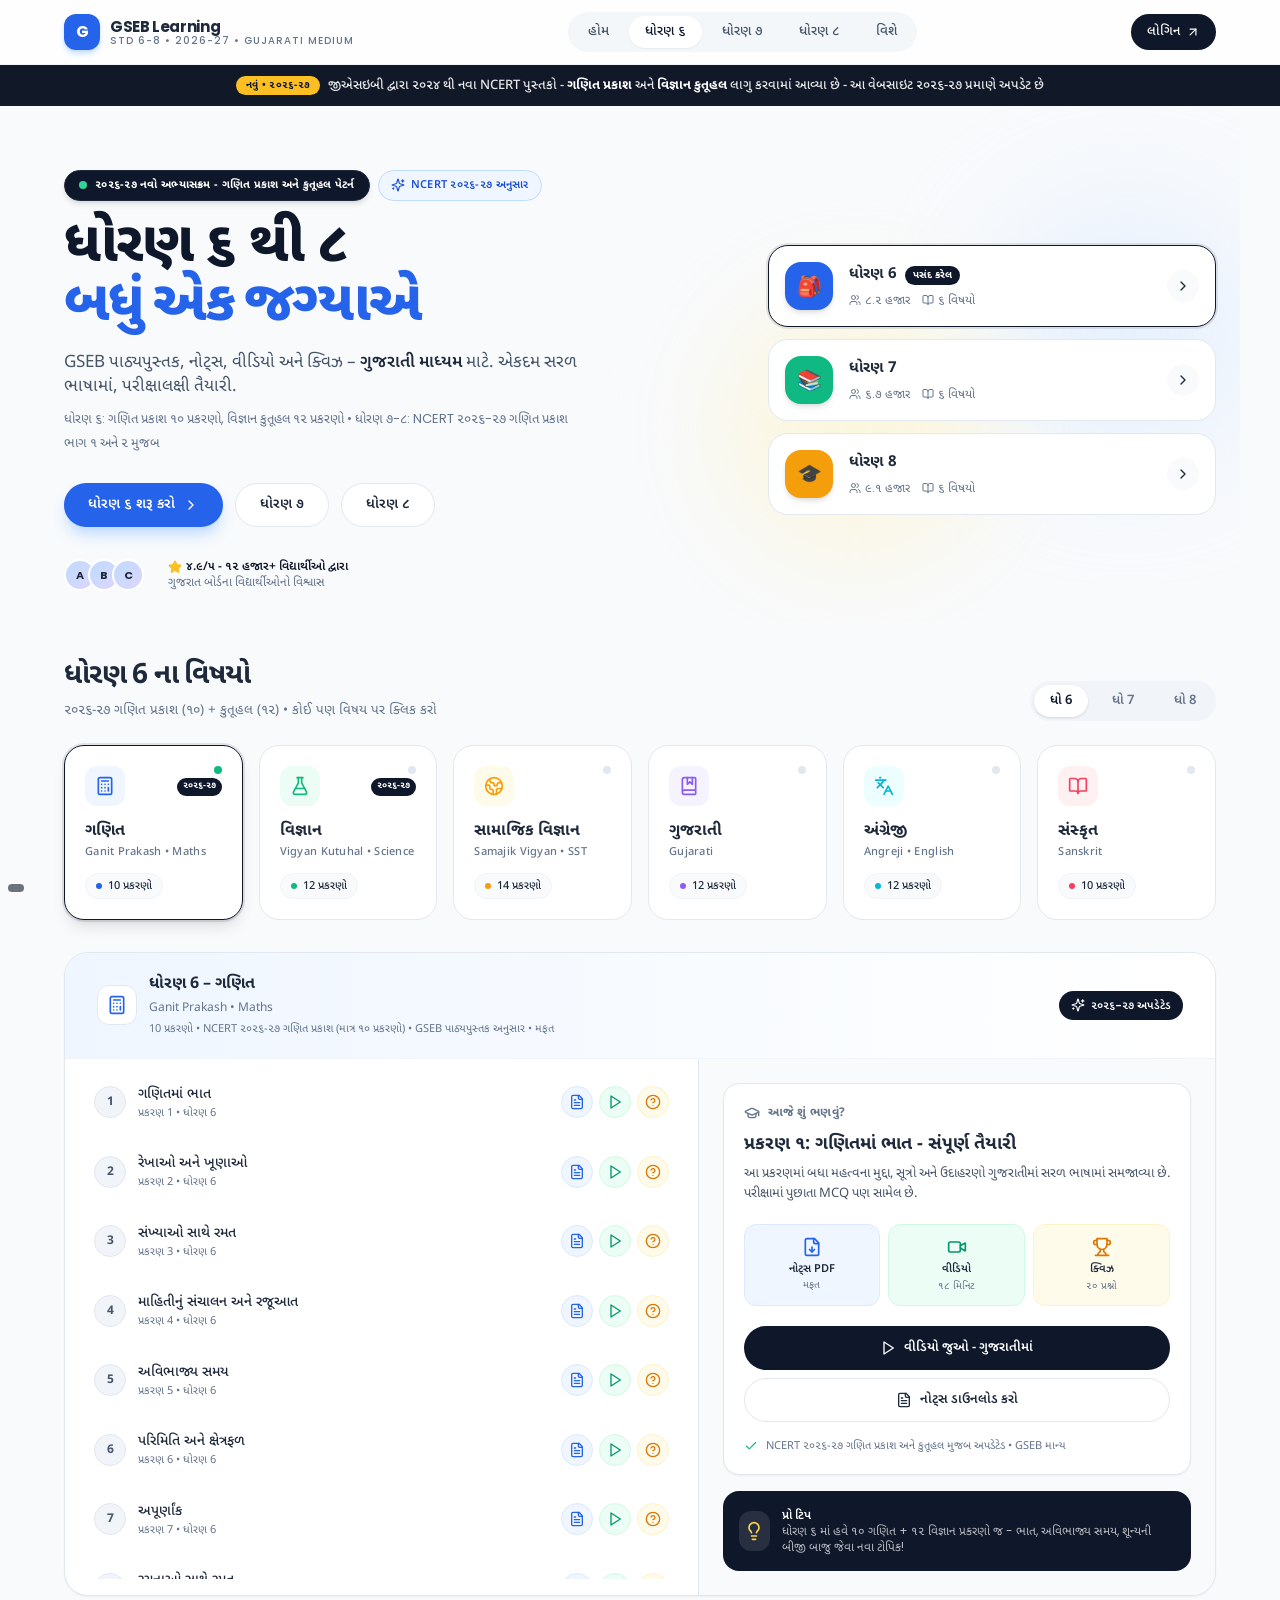
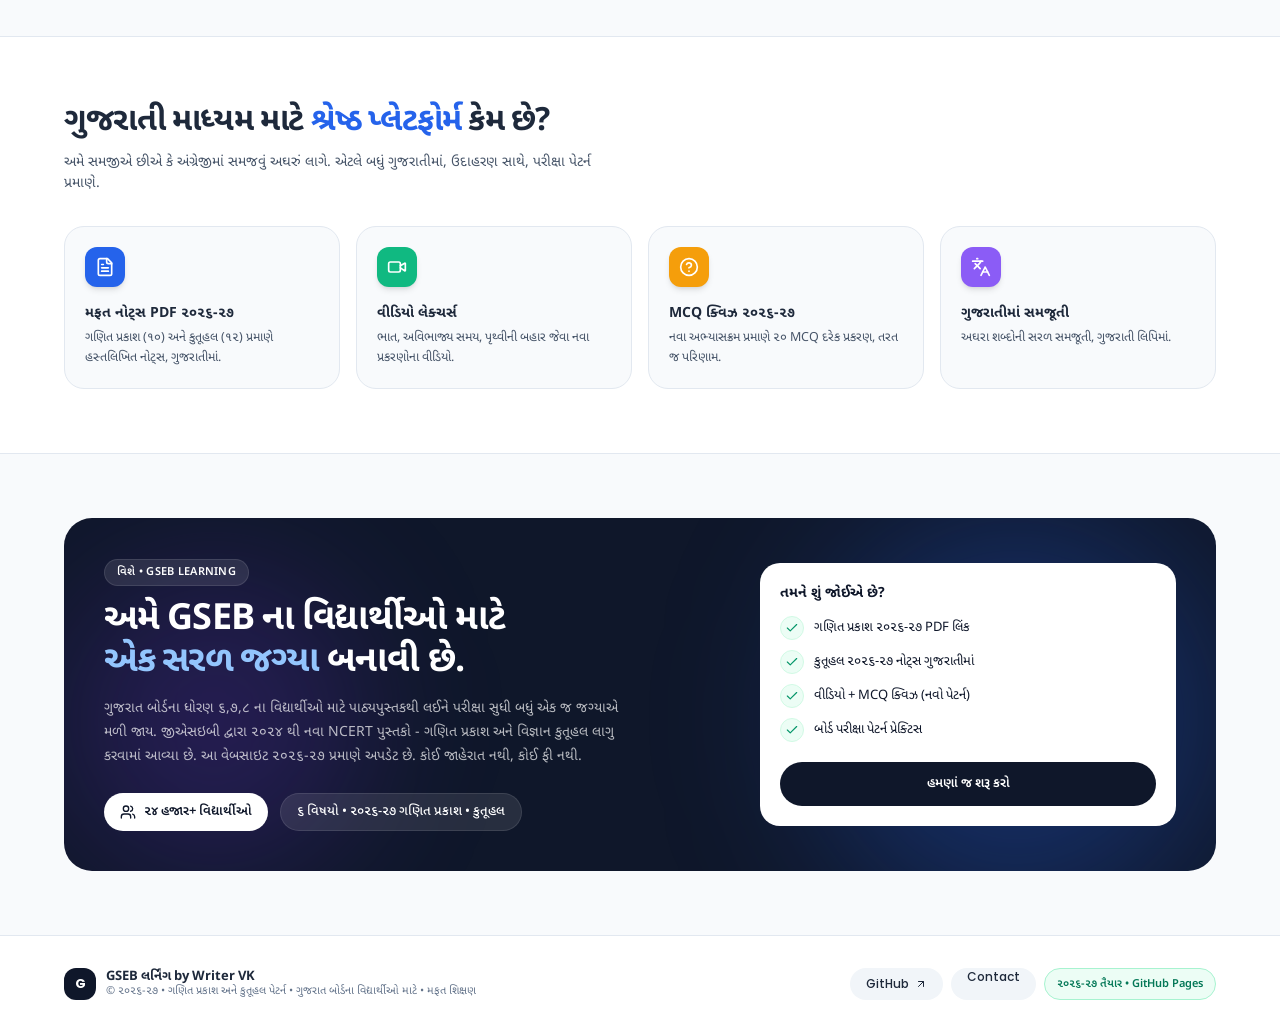
==== index.html @ b5334be4 "Add files via upload" ====
<!DOCTYPE html>
<html lang="en">
<head>
  <meta charset="UTF-8">
  <meta name="viewport" content="width=device-width, initial-scale=1">
  <title>React Artifact</title>
  <style>*,:after,:before{--tw-border-spacing-x:0;--tw-border-spacing-y:0;--tw-translate-x:0;--tw-translate-y:0;--tw-rotate:0;--tw-skew-x:0;--tw-skew-y:0;--tw-scale-x:1;--tw-scale-y:1;--tw-pan-x: ;--tw-pan-y: ;--tw-pinch-zoom: ;--tw-scroll-snap-strictness:proximity;--tw-gradient-from-position: ;--tw-gradient-via-position: ;--tw-gradient-to-position: ;--tw-ordinal: ;--tw-slashed-zero: ;--tw-numeric-figure: ;--tw-numeric-spacing: ;--tw-numeric-fraction: ;--tw-ring-inset: ;--tw-ring-offset-width:0px;--tw-ring-offset-color:#fff;--tw-ring-color:rgba(59,130,246,.5);--tw-ring-offset-shadow:0 0 #0000;--tw-ring-shadow:0 0 #0000;--tw-shadow:0 0 #0000;--tw-shadow-colored:0 0 #0000;--tw-blur: ;--tw-brightness: ;--tw-contrast: ;--tw-grayscale: ;--tw-hue-rotate: ;--tw-invert: ;--tw-saturate: ;--tw-sepia: ;--tw-drop-shadow: ;--tw-backdrop-blur: ;--tw-backdrop-brightness: ;--tw-backdrop-contrast: ;--tw-backdrop-grayscale: ;--tw-backdrop-hue-rotate: ;--tw-backdrop-invert: ;--tw-backdrop-opacity: ;--tw-backdrop-saturate: ;--tw-backdrop-sepia: ;--tw-contain-size: ;--tw-contain-layout: ;--tw-contain-paint: ;--tw-contain-style: }::backdrop{--tw-border-spacing-x:0;--tw-border-spacing-y:0;--tw-translate-x:0;--tw-translate-y:0;--tw-rotate:0;--tw-skew-x:0;--tw-skew-y:0;--tw-scale-x:1;--tw-scale-y:1;--tw-pan-x: ;--tw-pan-y: ;--tw-pinch-zoom: ;--tw-scroll-snap-strictness:proximity;--tw-gradient-from-position: ;--tw-gradient-via-position: ;--tw-gradient-to-position: ;--tw-ordinal: ;--tw-slashed-zero: ;--tw-numeric-figure: ;--tw-numeric-spacing: ;--tw-numeric-fraction: ;--tw-ring-inset: ;--tw-ring-offset-width:0px;--tw-ring-offset-color:#fff;--tw-ring-color:rgba(59,130,246,.5);--tw-ring-offset-shadow:0 0 #0000;--tw-ring-shadow:0 0 #0000;--tw-shadow:0 0 #0000;--tw-shadow-colored:0 0 #0000;--tw-blur: ;--tw-brightness: ;--tw-contrast: ;--tw-grayscale: ;--tw-hue-rotate: ;--tw-invert: ;--tw-saturate: ;--tw-sepia: ;--tw-drop-shadow: ;--tw-backdrop-blur: ;--tw-backdrop-brightness: ;--tw-backdrop-contrast: ;--tw-backdrop-grayscale: ;--tw-backdrop-hue-rotate: ;--tw-backdrop-invert: ;--tw-backdrop-opacity: ;--tw-backdrop-saturate: ;--tw-backdrop-sepia: ;--tw-contain-size: ;--tw-contain-layout: ;--tw-contain-paint: ;--tw-contain-style: }/*! tailwindcss v3.4.18 | MIT License | https://tailwindcss.com*/*,:after,:before{box-sizing:border-box;border:0 solid #e5e7eb}:after,:before{--tw-content:""}:host,html{line-height:1.5;-webkit-text-size-adjust:100%;-moz-tab-size:4;-o-tab-size:4;tab-size:4;font-family:ui-sans-serif,system-ui,sans-serif,Apple Color Emoji,Segoe UI Emoji,Segoe UI Symbol,Noto Color Emoji;font-feature-settings:normal;font-variation-settings:normal;-webkit-tap-highlight-color:transparent}body{line-height:inherit}hr{height:0;color:inherit;border-top-width:1px}abbr:where([title]){-webkit-text-decoration:underline dotted;text-decoration:underline dotted}h1,h2,h3,h4,h5,h6{font-size:inherit;font-weight:inherit}a{color:inherit;text-decoration:inherit}b,strong{font-weight:bolder}code,kbd,pre,samp{font-family:ui-monospace,SFMono-Regular,Menlo,Monaco,Consolas,Liberation Mono,Courier New,monospace;font-feature-settings:normal;font-variation-settings:normal;font-size:1em}small{font-size:80%}sub,sup{font-size:75%;line-height:0;position:relative;vertical-align:baseline}sub{bottom:-.25em}sup{top:-.5em}table{text-indent:0;border-color:inherit;border-collapse:collapse}button,input,optgroup,select,textarea{font-family:inherit;font-feature-settings:inherit;font-variation-settings:inherit;font-size:100%;font-weight:inherit;line-height:inherit;letter-spacing:inherit;color:inherit;margin:0;padding:0}button,select{text-transform:none}button,input:where([type=button]),input:where([type=reset]),input:where([type=submit]){-webkit-appearance:button;background-color:transparent;background-image:none}:-moz-focusring{outline:auto}:-moz-ui-invalid{box-shadow:none}progress{vertical-align:baseline}::-webkit-inner-spin-button,::-webkit-outer-spin-button{height:auto}[type=search]{-webkit-appearance:textfield;outline-offset:-2px}::-webkit-search-decoration{-webkit-appearance:none}::-webkit-file-upload-button{-webkit-appearance:button;font:inherit}summary{display:list-item}blockquote,dd,dl,figure,h1,h2,h3,h4,h5,h6,hr,p,pre{margin:0}fieldset{margin:0}fieldset,legend{padding:0}menu,ol,ul{list-style:none;margin:0;padding:0}dialog{padding:0}textarea{resize:vertical}input::-moz-placeholder,textarea::-moz-placeholder{opacity:1;color:#9ca3af}input::placeholder,textarea::placeholder{opacity:1;color:#9ca3af}[role=button],button{cursor:pointer}:disabled{cursor:default}audio,canvas,embed,iframe,img,object,svg,video{display:block;vertical-align:middle}img,video{max-width:100%;height:auto}[hidden]:where(:not([hidden=until-found])){display:none}.pointer-events-none{pointer-events:none}.visible{visibility:visible}.fixed{position:fixed}.absolute{position:absolute}.relative{position:relative}.sticky{position:sticky}.-bottom-10{bottom:-2.5rem}.-left-10{left:-2.5rem}.-right-10{right:-2.5rem}.-top-10{top:-2.5rem}.bottom-0{bottom:0}.bottom-2{bottom:.5rem}.left-0{left:0}.left-2{left:.5rem}.right-0{right:0}.top-0{top:0}.z-50{z-index:50}.z-\[999\]{z-index:999}.mx-auto{margin-left:auto;margin-right:auto}.mb-4{margin-bottom:1rem}.mb-5{margin-bottom:1.25rem}.mb-6{margin-bottom:1.5rem}.mt-0\.5{margin-top:.125rem}.mt-1{margin-top:.25rem}.mt-2{margin-top:.5rem}.mt-3{margin-top:.75rem}.mt-4{margin-top:1rem}.mt-5{margin-top:1.25rem}.mt-6{margin-top:1.5rem}.mt-7{margin-top:1.75rem}.mt-8{margin-top:2rem}.block{display:block}.flex{display:flex}.inline-flex{display:inline-flex}.grid{display:grid}.hidden{display:none}.h-1\.5{height:.375rem}.h-10{height:2.5rem}.h-11{height:2.75rem}.h-12{height:3rem}.h-2{height:.5rem}.h-3{height:.75rem}.h-3\.5{height:.875rem}.h-4{height:1rem}.h-5{height:1.25rem}.h-6{height:1.5rem}.h-64{height:16rem}.h-8{height:2rem}.h-9{height:2.25rem}.h-\[300px\]{height:300px}.h-\[400px\]{height:400px}.h-\[64px\]{height:64px}.max-h-\[520px\]{max-height:520px}.min-h-screen{min-height:100vh}.w-1\.5{width:.375rem}.w-10{width:2.5rem}.w-12{width:3rem}.w-2{width:.5rem}.w-3{width:.75rem}.w-3\.5{width:.875rem}.w-4{width:1rem}.w-5{width:1.25rem}.w-6{width:1.5rem}.w-64{width:16rem}.w-8{width:2rem}.w-9{width:2.25rem}.w-\[300px\]{width:300px}.w-\[400px\]{width:400px}.w-full{width:100%}.min-w-0{min-width:0}.max-w-\[1200px\]{max-width:1200px}.max-w-\[520px\]{max-width:520px}.max-w-\[560px\]{max-width:560px}.flex-1{flex:1 1 0%}@keyframes pulse{50%{opacity:.5}}.animate-pulse{animation:pulse 2s cubic-bezier(.4,0,.6,1) infinite}.cursor-pointer{cursor:pointer}.grid-cols-2{grid-template-columns:repeat(2,minmax(0,1fr))}.grid-cols-3{grid-template-columns:repeat(3,minmax(0,1fr))}.flex-col{flex-direction:column}.flex-wrap{flex-wrap:wrap}.items-start{align-items:flex-start}.items-end{align-items:flex-end}.items-center{align-items:center}.justify-center{justify-content:center}.justify-between{justify-content:space-between}.gap-0{gap:0}.gap-1{gap:.25rem}.gap-1\.5{gap:.375rem}.gap-2{gap:.5rem}.gap-2\.5{gap:.625rem}.gap-3{gap:.75rem}.gap-4{gap:1rem}.gap-6{gap:1.5rem}.gap-8{gap:2rem}.-space-x-2>:not([hidden])~:not([hidden]){--tw-space-x-reverse:0;margin-right:calc(-.5rem*var(--tw-space-x-reverse));margin-left:calc(-.5rem*(1 - var(--tw-space-x-reverse)))}.space-y-1>:not([hidden])~:not([hidden]){--tw-space-y-reverse:0;margin-top:calc(.25rem*(1 - var(--tw-space-y-reverse)));margin-bottom:calc(.25rem*var(--tw-space-y-reverse))}.space-y-1\.5>:not([hidden])~:not([hidden]){--tw-space-y-reverse:0;margin-top:calc(.375rem*(1 - var(--tw-space-y-reverse)));margin-bottom:calc(.375rem*var(--tw-space-y-reverse))}.space-y-2>:not([hidden])~:not([hidden]){--tw-space-y-reverse:0;margin-top:calc(.5rem*(1 - var(--tw-space-y-reverse)));margin-bottom:calc(.5rem*var(--tw-space-y-reverse))}.space-y-2\.5>:not([hidden])~:not([hidden]){--tw-space-y-reverse:0;margin-top:calc(.625rem*(1 - var(--tw-space-y-reverse)));margin-bottom:calc(.625rem*var(--tw-space-y-reverse))}.overflow-auto{overflow:auto}.overflow-hidden{overflow:hidden}.overflow-x-hidden{overflow-x:hidden}.truncate{overflow:hidden;text-overflow:ellipsis;white-space:nowrap}.rounded-2xl{border-radius:1rem}.rounded-\[20px\]{border-radius:20px}.rounded-\[24px\]{border-radius:24px}.rounded-\[28px\]{border-radius:28px}.rounded-full{border-radius:9999px}.rounded-xl{border-radius:.75rem}.border{border-width:1px}.border-2{border-width:2px}.border-y{border-top-width:1px}.border-b,.border-y{border-bottom-width:1px}.border-t{border-top-width:1px}.border-dashed{border-style:dashed}.border-amber-100{--tw-border-opacity:1;border-color:rgb(254 243 199/var(--tw-border-opacity,1))}.border-amber-200{--tw-border-opacity:1;border-color:rgb(253 230 138/var(--tw-border-opacity,1))}.border-blue-100{--tw-border-opacity:1;border-color:rgb(219 234 254/var(--tw-border-opacity,1))}.border-blue-200{--tw-border-opacity:1;border-color:rgb(191 219 254/var(--tw-border-opacity,1))}.border-emerald-100{--tw-border-opacity:1;border-color:rgb(209 250 229/var(--tw-border-opacity,1))}.border-emerald-200{--tw-border-opacity:1;border-color:rgb(167 243 208/var(--tw-border-opacity,1))}.border-slate-100{--tw-border-opacity:1;border-color:rgb(241 245 249/var(--tw-border-opacity,1))}.border-slate-200{--tw-border-opacity:1;border-color:rgb(226 232 240/var(--tw-border-opacity,1))}.border-slate-300{--tw-border-opacity:1;border-color:rgb(203 213 225/var(--tw-border-opacity,1))}.border-slate-800{--tw-border-opacity:1;border-color:rgb(30 41 59/var(--tw-border-opacity,1))}.border-slate-900{--tw-border-opacity:1;border-color:rgb(15 23 42/var(--tw-border-opacity,1))}.border-transparent{border-color:transparent}.border-white{--tw-border-opacity:1;border-color:rgb(255 255 255/var(--tw-border-opacity,1))}.border-white\/10{border-color:hsla(0,0%,100%,.1)}.bg-\[\#111827\]{--tw-bg-opacity:1;background-color:rgb(17 24 39/var(--tw-bg-opacity,1))}.bg-\[\#2563EB\]{--tw-bg-opacity:1;background-color:rgb(37 99 235/var(--tw-bg-opacity,1))}.bg-\[\#F8FAFC\]{--tw-bg-opacity:1;background-color:rgb(248 250 252/var(--tw-bg-opacity,1))}.bg-amber-100{--tw-bg-opacity:1;background-color:rgb(254 243 199/var(--tw-bg-opacity,1))}.bg-amber-400{--tw-bg-opacity:1;background-color:rgb(251 191 36/var(--tw-bg-opacity,1))}.bg-amber-50{--tw-bg-opacity:1;background-color:rgb(255 251 235/var(--tw-bg-opacity,1))}.bg-amber-500{--tw-bg-opacity:1;background-color:rgb(245 158 11/var(--tw-bg-opacity,1))}.bg-blue-100{--tw-bg-opacity:1;background-color:rgb(219 234 254/var(--tw-bg-opacity,1))}.bg-blue-50{--tw-bg-opacity:1;background-color:rgb(239 246 255/var(--tw-bg-opacity,1))}.bg-blue-600{--tw-bg-opacity:1;background-color:rgb(37 99 235/var(--tw-bg-opacity,1))}.bg-blue-600\/30{background-color:rgba(37,99,235,.3)}.bg-cyan-500{--tw-bg-opacity:1;background-color:rgb(6 182 212/var(--tw-bg-opacity,1))}.bg-emerald-400{--tw-bg-opacity:1;background-color:rgb(52 211 153/var(--tw-bg-opacity,1))}.bg-emerald-50{--tw-bg-opacity:1;background-color:rgb(236 253 245/var(--tw-bg-opacity,1))}.bg-emerald-500{--tw-bg-opacity:1;background-color:rgb(16 185 129/var(--tw-bg-opacity,1))}.bg-rose-500{--tw-bg-opacity:1;background-color:rgb(244 63 94/var(--tw-bg-opacity,1))}.bg-slate-100{--tw-bg-opacity:1;background-color:rgb(241 245 249/var(--tw-bg-opacity,1))}.bg-slate-100\/80{background-color:rgba(241,245,249,.8)}.bg-slate-200{--tw-bg-opacity:1;background-color:rgb(226 232 240/var(--tw-bg-opacity,1))}.bg-slate-50{--tw-bg-opacity:1;background-color:rgb(248 250 252/var(--tw-bg-opacity,1))}.bg-slate-900{--tw-bg-opacity:1;background-color:rgb(15 23 42/var(--tw-bg-opacity,1))}.bg-violet-500{--tw-bg-opacity:1;background-color:rgb(139 92 246/var(--tw-bg-opacity,1))}.bg-violet-600\/20{background-color:rgba(124,58,237,.2)}.bg-white{--tw-bg-opacity:1;background-color:rgb(255 255 255/var(--tw-bg-opacity,1))}.bg-white\/10{background-color:hsla(0,0%,100%,.1)}.bg-white\/80{background-color:hsla(0,0%,100%,.8)}.bg-gradient-to-br{background-image:linear-gradient(to bottom right,var(--tw-gradient-stops))}.from-blue-200{--tw-gradient-from:#bfdbfe var(--tw-gradient-from-position);--tw-gradient-to:rgba(191,219,254,0) var(--tw-gradient-to-position);--tw-gradient-stops:var(--tw-gradient-from),var(--tw-gradient-to)}.to-violet-200{--tw-gradient-to:#ddd6fe var(--tw-gradient-to-position)}.fill-amber-400{fill:#fbbf24}.p-1{padding:.25rem}.p-10{padding:2.5rem}.p-2{padding:.5rem}.p-3{padding:.75rem}.p-4{padding:1rem}.p-5{padding:1.25rem}.p-6{padding:1.5rem}.px-1\.5{padding-left:.375rem;padding-right:.375rem}.px-2{padding-left:.5rem;padding-right:.5rem}.px-2\.5{padding-left:.625rem;padding-right:.625rem}.px-3{padding-left:.75rem;padding-right:.75rem}.px-3\.5{padding-left:.875rem;padding-right:.875rem}.px-4{padding-left:1rem;padding-right:1rem}.px-5{padding-left:1.25rem;padding-right:1.25rem}.px-6{padding-left:1.5rem;padding-right:1.5rem}.py-0\.5{padding-top:.125rem;padding-bottom:.125rem}.py-1{padding-top:.25rem;padding-bottom:.25rem}.py-1\.5{padding-top:.375rem;padding-bottom:.375rem}.py-12{padding-top:3rem;padding-bottom:3rem}.py-2{padding-top:.5rem;padding-bottom:.5rem}.py-2\.5{padding-top:.625rem;padding-bottom:.625rem}.py-3{padding-top:.75rem;padding-bottom:.75rem}.py-4{padding-top:1rem;padding-bottom:1rem}.py-5{padding-top:1.25rem;padding-bottom:1.25rem}.py-8{padding-top:2rem;padding-bottom:2rem}.pb-10{padding-bottom:2.5rem}.pb-8{padding-bottom:2rem}.pt-10{padding-top:2.5rem}.text-left{text-align:left}.text-center{text-align:center}.text-\[10px\]{font-size:10px}.text-\[11px\]{font-size:11px}.text-\[12\.5px\]{font-size:12.5px}.text-\[12px\]{font-size:12px}.text-\[13\.5px\]{font-size:13.5px}.text-\[13px\]{font-size:13px}.text-\[14px\]{font-size:14px}.text-\[15px\]{font-size:15px}.text-\[16px\]{font-size:16px}.text-\[18px\]{font-size:18px}.text-\[22px\]{font-size:22px}.text-\[24px\]{font-size:24px}.text-\[26px\]{font-size:26px}.text-\[32px\]{font-size:32px}.text-\[9px\]{font-size:9px}.text-xl{font-size:1.25rem;line-height:1.75rem}.font-\[800\]{font-weight:800}.font-bold{font-weight:700}.font-medium{font-weight:500}.font-semibold{font-weight:600}.uppercase{text-transform:uppercase}.leading-4{line-height:1rem}.leading-5{line-height:1.25rem}.leading-6{line-height:1.5rem}.leading-\[0\.95\]{line-height:.95}.leading-\[1\.05\]{line-height:1.05}.leading-\[1\.1\]{line-height:1.1}.leading-none{line-height:1}.leading-tight{line-height:1.25}.tracking-\[-0\.03em\]{letter-spacing:-.03em}.tracking-tight{letter-spacing:-.025em}.tracking-wide{letter-spacing:.025em}.tracking-widest{letter-spacing:.1em}.text-\[\#2563EB\]{--tw-text-opacity:1;color:rgb(37 99 235/var(--tw-text-opacity,1))}.text-amber-300{--tw-text-opacity:1;color:rgb(252 211 77/var(--tw-text-opacity,1))}.text-amber-400{--tw-text-opacity:1;color:rgb(251 191 36/var(--tw-text-opacity,1))}.text-amber-600{--tw-text-opacity:1;color:rgb(217 119 6/var(--tw-text-opacity,1))}.text-amber-800{--tw-text-opacity:1;color:rgb(146 64 14/var(--tw-text-opacity,1))}.text-blue-300{--tw-text-opacity:1;color:rgb(147 197 253/var(--tw-text-opacity,1))}.text-blue-600{--tw-text-opacity:1;color:rgb(37 99 235/var(--tw-text-opacity,1))}.text-blue-700{--tw-text-opacity:1;color:rgb(29 78 216/var(--tw-text-opacity,1))}.text-emerald-500{--tw-text-opacity:1;color:rgb(16 185 129/var(--tw-text-opacity,1))}.text-emerald-600{--tw-text-opacity:1;color:rgb(5 150 105/var(--tw-text-opacity,1))}.text-emerald-700{--tw-text-opacity:1;color:rgb(4 120 87/var(--tw-text-opacity,1))}.text-slate-300{--tw-text-opacity:1;color:rgb(203 213 225/var(--tw-text-opacity,1))}.text-slate-500{--tw-text-opacity:1;color:rgb(100 116 139/var(--tw-text-opacity,1))}.text-slate-600{--tw-text-opacity:1;color:rgb(71 85 105/var(--tw-text-opacity,1))}.text-slate-800{--tw-text-opacity:1;color:rgb(30 41 59/var(--tw-text-opacity,1))}.text-slate-900{--tw-text-opacity:1;color:rgb(15 23 42/var(--tw-text-opacity,1))}.text-white{--tw-text-opacity:1;color:rgb(255 255 255/var(--tw-text-opacity,1))}.text-white\/70{color:hsla(0,0%,100%,.7)}.text-white\/90{color:hsla(0,0%,100%,.9)}.antialiased{-webkit-font-smoothing:antialiased;-moz-osx-font-smoothing:grayscale}.opacity-60{opacity:.6}.shadow{--tw-shadow:0 1px 3px 0 rgba(0,0,0,.1),0 1px 2px -1px rgba(0,0,0,.1);--tw-shadow-colored:0 1px 3px 0 var(--tw-shadow-color),0 1px 2px -1px var(--tw-shadow-color)}.shadow,.shadow-lg{box-shadow:var(--tw-ring-offset-shadow,0 0 #0000),var(--tw-ring-shadow,0 0 #0000),var(--tw-shadow)}.shadow-lg{--tw-shadow:0 10px 15px -3px rgba(0,0,0,.1),0 4px 6px -4px rgba(0,0,0,.1);--tw-shadow-colored:0 10px 15px -3px var(--tw-shadow-color),0 4px 6px -4px var(--tw-shadow-color)}.shadow-md{--tw-shadow:0 4px 6px -1px rgba(0,0,0,.1),0 2px 4px -2px rgba(0,0,0,.1);--tw-shadow-colored:0 4px 6px -1px var(--tw-shadow-color),0 2px 4px -2px var(--tw-shadow-color)}.shadow-md,.shadow-sm{box-shadow:var(--tw-ring-offset-shadow,0 0 #0000),var(--tw-ring-shadow,0 0 #0000),var(--tw-shadow)}.shadow-sm{--tw-shadow:0 1px 2px 0 rgba(0,0,0,.05);--tw-shadow-colored:0 1px 2px 0 var(--tw-shadow-color)}.shadow-blue-200{--tw-shadow-color:#bfdbfe;--tw-shadow:var(--tw-shadow-colored)}.ring-2{--tw-ring-offset-shadow:var(--tw-ring-inset) 0 0 0 var(--tw-ring-offset-width) var(--tw-ring-offset-color);--tw-ring-shadow:var(--tw-ring-inset) 0 0 0 calc(2px + var(--tw-ring-offset-width)) var(--tw-ring-color);box-shadow:var(--tw-ring-offset-shadow),var(--tw-ring-shadow),var(--tw-shadow,0 0 #0000)}.ring-slate-900\/10{--tw-ring-color:rgba(15,23,42,.1)}.blur-\[60px\]{--tw-blur:blur(60px)}.blur-\[60px\],.blur-\[70px\]{filter:var(--tw-blur) var(--tw-brightness) var(--tw-contrast) var(--tw-grayscale) var(--tw-hue-rotate) var(--tw-invert) var(--tw-saturate) var(--tw-sepia) var(--tw-drop-shadow)}.blur-\[70px\]{--tw-blur:blur(70px)}.blur-\[80px\]{--tw-blur:blur(80px);filter:var(--tw-blur) var(--tw-brightness) var(--tw-contrast) var(--tw-grayscale) var(--tw-hue-rotate) var(--tw-invert) var(--tw-saturate) var(--tw-sepia) var(--tw-drop-shadow)}.backdrop-blur-xl{--tw-backdrop-blur:blur(24px);backdrop-filter:var(--tw-backdrop-blur) var(--tw-backdrop-brightness) var(--tw-backdrop-contrast) var(--tw-backdrop-grayscale) var(--tw-backdrop-hue-rotate) var(--tw-backdrop-invert) var(--tw-backdrop-opacity) var(--tw-backdrop-saturate) var(--tw-backdrop-sepia)}.transition{transition-property:color,background-color,border-color,text-decoration-color,fill,stroke,opacity,box-shadow,transform,filter,backdrop-filter;transition-timing-function:cubic-bezier(.4,0,.2,1);transition-duration:.15s}.transition-all{transition-property:all;transition-timing-function:cubic-bezier(.4,0,.2,1);transition-duration:.15s}#root,body,html{min-height:100%}body{margin:0;font-family:Inter,ui-sans-serif,system-ui,-apple-system,BlinkMacSystemFont,Segoe UI,sans-serif}.selection\:bg-blue-100 ::-moz-selection{--tw-bg-opacity:1;background-color:rgb(219 234 254/var(--tw-bg-opacity,1))}.selection\:bg-blue-100 ::selection{--tw-bg-opacity:1;background-color:rgb(219 234 254/var(--tw-bg-opacity,1))}.selection\:bg-blue-100::-moz-selection{--tw-bg-opacity:1;background-color:rgb(219 234 254/var(--tw-bg-opacity,1))}.selection\:bg-blue-100::selection{--tw-bg-opacity:1;background-color:rgb(219 234 254/var(--tw-bg-opacity,1))}.hover\:-translate-y-0\.5:hover{--tw-translate-y:-0.125rem}.hover\:-translate-y-0\.5:hover,.hover\:-translate-y-1:hover{transform:translate(var(--tw-translate-x),var(--tw-translate-y)) rotate(var(--tw-rotate)) skewX(var(--tw-skew-x)) skewY(var(--tw-skew-y)) scaleX(var(--tw-scale-x)) scaleY(var(--tw-scale-y))}.hover\:-translate-y-1:hover{--tw-translate-y:-0.25rem}.hover\:border-slate-100:hover{--tw-border-opacity:1;border-color:rgb(241 245 249/var(--tw-border-opacity,1))}.hover\:bg-amber-500:hover{--tw-bg-opacity:1;background-color:rgb(245 158 11/var(--tw-bg-opacity,1))}.hover\:bg-black:hover{--tw-bg-opacity:1;background-color:rgb(0 0 0/var(--tw-bg-opacity,1))}.hover\:bg-blue-600:hover{--tw-bg-opacity:1;background-color:rgb(37 99 235/var(--tw-bg-opacity,1))}.hover\:bg-blue-700:hover{--tw-bg-opacity:1;background-color:rgb(29 78 216/var(--tw-bg-opacity,1))}.hover\:bg-emerald-500:hover{--tw-bg-opacity:1;background-color:rgb(16 185 129/var(--tw-bg-opacity,1))}.hover\:bg-slate-200:hover{--tw-bg-opacity:1;background-color:rgb(226 232 240/var(--tw-bg-opacity,1))}.hover\:bg-slate-50:hover{--tw-bg-opacity:1;background-color:rgb(248 250 252/var(--tw-bg-opacity,1))}.hover\:bg-white:hover{--tw-bg-opacity:1;background-color:rgb(255 255 255/var(--tw-bg-opacity,1))}.hover\:text-slate-700:hover{--tw-text-opacity:1;color:rgb(51 65 85/var(--tw-text-opacity,1))}.hover\:text-slate-900:hover{--tw-text-opacity:1;color:rgb(15 23 42/var(--tw-text-opacity,1))}.hover\:text-white:hover{--tw-text-opacity:1;color:rgb(255 255 255/var(--tw-text-opacity,1))}.hover\:shadow-lg:hover{--tw-shadow:0 10px 15px -3px rgba(0,0,0,.1),0 4px 6px -4px rgba(0,0,0,.1);--tw-shadow-colored:0 10px 15px -3px var(--tw-shadow-color),0 4px 6px -4px var(--tw-shadow-color)}.hover\:shadow-lg:hover,.hover\:shadow-xl:hover{box-shadow:var(--tw-ring-offset-shadow,0 0 #0000),var(--tw-ring-shadow,0 0 #0000),var(--tw-shadow)}.hover\:shadow-xl:hover{--tw-shadow:0 20px 25px -5px rgba(0,0,0,.1),0 8px 10px -6px rgba(0,0,0,.1);--tw-shadow-colored:0 20px 25px -5px var(--tw-shadow-color),0 8px 10px -6px var(--tw-shadow-color)}.hover\:shadow-slate-200\/60:hover{--tw-shadow-color:rgba(226,232,240,.6);--tw-shadow:var(--tw-shadow-colored)}.hover\:shadow-slate-200\/70:hover{--tw-shadow-color:rgba(226,232,240,.7);--tw-shadow:var(--tw-shadow-colored)}.group:hover .group-hover\:bg-slate-900{--tw-bg-opacity:1;background-color:rgb(15 23 42/var(--tw-bg-opacity,1))}.group:hover .group-hover\:bg-white{--tw-bg-opacity:1;background-color:rgb(255 255 255/var(--tw-bg-opacity,1))}.group:hover .group-hover\:text-white{--tw-text-opacity:1;color:rgb(255 255 255/var(--tw-text-opacity,1))}.group:hover .group-hover\:shadow-sm{--tw-shadow:0 1px 2px 0 rgba(0,0,0,.05);--tw-shadow-colored:0 1px 2px 0 var(--tw-shadow-color);box-shadow:var(--tw-ring-offset-shadow,0 0 #0000),var(--tw-ring-shadow,0 0 #0000),var(--tw-shadow)}@media (min-width:768px){.md\:flex{display:flex}.md\:inline-flex{display:inline-flex}.md\:hidden{display:none}.md\:grid-cols-3{grid-template-columns:repeat(3,minmax(0,1fr))}.md\:grid-cols-4{grid-template-columns:repeat(4,minmax(0,1fr))}.md\:grid-cols-\[1\.1fr_0\.9fr\]{grid-template-columns:1.1fr .9fr}.md\:grid-cols-\[1\.2fr_0\.8fr\]{grid-template-columns:1.2fr .8fr}.md\:flex-row{flex-direction:row}.md\:items-center{align-items:center}.md\:gap-4{gap:1rem}.md\:border-l{border-left-width:1px}.md\:border-t-0{border-top-width:0}.md\:p-10{padding:2.5rem}.md\:p-3{padding:.75rem}.md\:p-5{padding:1.25rem}.md\:p-6{padding:1.5rem}.md\:px-6{padding-left:1.5rem;padding-right:1.5rem}.md\:px-8{padding-left:2rem;padding-right:2rem}.md\:py-16{padding-bottom:4rem}.md\:pt-16,.md\:py-16{padding-top:4rem}.md\:text-\[13px\]{font-size:13px}.md\:text-\[17px\]{font-size:17px}.md\:text-\[28px\]{font-size:28px}.md\:text-\[32px\]{font-size:32px}.md\:text-\[36px\]{font-size:36px}.md\:text-\[56px\]{font-size:56px}}@media (min-width:1024px){.lg\:grid-cols-6{grid-template-columns:repeat(6,minmax(0,1fr))}}</style>
</head>
<body>
  <div id="root"></div>
  
  <script type="module">var kc=Object.create;var{getPrototypeOf:Sc,defineProperty:tu,getOwnPropertyNames:Ec}=Object;var _c=Object.prototype.hasOwnProperty;var Ve=(e,n,t)=>{t=e!=null?kc(Sc(e)):{};let r=n||!e||!e.__esModule?tu(t,"default",{value:e,enumerable:!0}):t;for(let l of Ec(e))if(!_c.call(r,l))tu(r,l,{get:()=>e[l],enumerable:!0});return r};var Fr=(e,n)=>()=>(n||e((n={exports:{}}).exports,n),n.exports);var Cc=(e,n)=>{for(var t in n)tu(e,t,{get:n[t],enumerable:!0,configurable:!0,set:(r)=>n[t]=()=>r})};var Pc=(e,n)=>()=>(e&&(n=e(e=0)),n);var Sn=Fr((Ac)=>{var Ct=Symbol.for("react.element"),Nc=Symbol.for("react.portal"),zc=Symbol.for("react.fragment"),Tc=Symbol.for("react.strict_mode"),Dc=Symbol.for("react.profiler"),Oc=Symbol.for("react.provider"),Fc=Symbol.for("react.context"),xc=Symbol.for("react.forward_ref"),Mc=Symbol.for("react.suspense"),Rc=Symbol.for("react.memo"),Lc=Symbol.for("react.lazy"),Ni=Symbol.iterator;function Ic(e){if(e===null||typeof e!=="object")return null;return e=Ni&&e[Ni]||e["@@iterator"],typeof e==="function"?e:null}var Di={isMounted:function(){return!1},enqueueForceUpdate:function(){},enqueueReplaceState:function(){},enqueueSetState:function(){}},Oi=Object.assign,Fi={};function Bn(e,n,t){this.props=e,this.context=n,this.refs=Fi,this.updater=t||Di}Bn.prototype.isReactComponent={};Bn.prototype.setState=function(e,n){if(typeof e!=="object"&&typeof e!=="function"&&e!=null)throw Error("setState(...): takes an object of state variables to update or a function which returns an object of state variables.");this.updater.enqueueSetState(this,e,n,"setState")};Bn.prototype.forceUpdate=function(e){this.updater.enqueueForceUpdate(this,e,"forceUpdate")};function xi(){}xi.prototype=Bn.prototype;function lu(e,n,t){this.props=e,this.context=n,this.refs=Fi,this.updater=t||Di}var uu=lu.prototype=new xi;uu.constructor=lu;Oi(uu,Bn.prototype);uu.isPureReactComponent=!0;var zi=Array.isArray,Mi=Object.prototype.hasOwnProperty,ou={current:null},Ri={key:!0,ref:!0,__self:!0,__source:!0};function Li(e,n,t){var r,l={},u=null,o=null;if(n!=null)for(r in n.ref!==void 0&&(o=n.ref),n.key!==void 0&&(u=""+n.key),n)Mi.call(n,r)&&!Ri.hasOwnProperty(r)&&(l[r]=n[r]);var i=arguments.length-2;if(i===1)l.children=t;else if(1<i){for(var a=Array(i),c=0;c<i;c++)a[c]=arguments[c+2];l.children=a}if(e&&e.defaultProps)for(r in i=e.defaultProps,i)l[r]===void 0&&(l[r]=i[r]);return{$$typeof:Ct,type:e,key:u,ref:o,props:l,_owner:ou.current}}function Uc(e,n){return{$$typeof:Ct,type:e.type,key:n,ref:e.ref,props:e.props,_owner:e._owner}}function iu(e){return typeof e==="object"&&e!==null&&e.$$typeof===Ct}function Vc(e){var n={"=":"=0",":":"=2"};return"$"+e.replace(/[=:]/g,function(t){return n[t]})}var Ti=/\/+/g;function ru(e,n){return typeof e==="object"&&e!==null&&e.key!=null?Vc(""+e.key):n.toString(36)}function Mr(e,n,t,r,l){var u=typeof e;if(u==="undefined"||u==="boolean")e=null;var o=!1;if(e===null)o=!0;else switch(u){case"string":case"number":o=!0;break;case"object":switch(e.$$typeof){case Ct:case Nc:o=!0}}if(o)return o=e,l=l(o),e=r===""?"."+ru(o,0):r,zi(l)?(t="",e!=null&&(t=e.replace(Ti,"$&/")+"/"),Mr(l,n,t,"",function(c){return c})):l!=null&&(iu(l)&&(l=Uc(l,t+(!l.key||o&&o.key===l.key?"":(""+l.key).replace(Ti,"$&/")+"/")+e)),n.push(l)),1;if(o=0,r=r===""?".":r+":",zi(e))for(var i=0;i<e.length;i++){u=e[i];var a=r+ru(u,i);o+=Mr(u,n,t,a,l)}else if(a=Ic(e),typeof a==="function")for(e=a.call(e),i=0;!(u=e.next()).done;)u=u.value,a=r+ru(u,i++),o+=Mr(u,n,t,a,l);else if(u==="object")throw n=String(e),Error("Objects are not valid as a React child (found: "+(n==="[object Object]"?"object with keys {"+Object.keys(e).join(", ")+"}":n)+"). If you meant to render a collection of children, use an array instead.");return o}function xr(e,n,t){if(e==null)return e;var r=[],l=0;return Mr(e,r,"","",function(u){return n.call(t,u,l++)}),r}function $c(e){if(e._status===-1){var n=e._result;n=n(),n.then(function(t){if(e._status===0||e._status===-1)e._status=1,e._result=t},function(t){if(e._status===0||e._status===-1)e._status=2,e._result=t}),e._status===-1&&(e._status=0,e._result=n)}if(e._status===1)return e._result.default;throw e._result}var re={current:null},Rr={transition:null},Bc={ReactCurrentDispatcher:re,ReactCurrentBatchConfig:Rr,ReactCurrentOwner:ou};function Ii(){throw Error("act(...) is not supported in production builds of React.")}Ac.Children={map:xr,forEach:function(e,n,t){xr(e,function(){n.apply(this,arguments)},t)},count:function(e){var n=0;return xr(e,function(){n++}),n},toArray:function(e){return xr(e,function(n){return n})||[]},only:function(e){if(!iu(e))throw Error("React.Children.only expected to receive a single React element child.");return e}};Ac.Component=Bn;Ac.Fragment=zc;Ac.Profiler=Dc;Ac.PureComponent=lu;Ac.StrictMode=Tc;Ac.Suspense=Mc;Ac.__SECRET_INTERNALS_DO_NOT_USE_OR_YOU_WILL_BE_FIRED=Bc;Ac.act=Ii;Ac.cloneElement=function(e,n,t){if(e===null||e===void 0)throw Error("React.cloneElement(...): The argument must be a React element, but you passed "+e+".");var r=Oi({},e.props),l=e.key,u=e.ref,o=e._owner;if(n!=null){if(n.ref!==void 0&&(u=n.ref,o=ou.current),n.key!==void 0&&(l=""+n.key),e.type&&e.type.defaultProps)var i=e.type.defaultProps;for(a in n)Mi.call(n,a)&&!Ri.hasOwnProperty(a)&&(r[a]=n[a]===void 0&&i!==void 0?i[a]:n[a])}var a=arguments.length-2;if(a===1)r.children=t;else if(1<a){i=Array(a);for(var c=0;c<a;c++)i[c]=arguments[c+2];r.children=i}return{$$typeof:Ct,type:e.type,key:l,ref:u,props:r,_owner:o}};Ac.createContext=function(e){return e={$$typeof:Fc,_currentValue:e,_currentValue2:e,_threadCount:0,Provider:null,Consumer:null,_defaultValue:null,_globalName:null},e.Provider={$$typeof:Oc,_context:e},e.Consumer=e};Ac.createElement=Li;Ac.createFactory=function(e){var n=Li.bind(null,e);return n.type=e,n};Ac.createRef=function(){return{current:null}};Ac.forwardRef=function(e){return{$$typeof:xc,render:e}};Ac.isValidElement=iu;Ac.lazy=function(e){return{$$typeof:Lc,_payload:{_status:-1,_result:e},_init:$c}};Ac.memo=function(e,n){return{$$typeof:Rc,type:e,compare:n===void 0?null:n}};Ac.startTransition=function(e){var n=Rr.transition;Rr.transition={};try{e()}finally{Rr.transition=n}};Ac.unstable_act=Ii;Ac.useCallback=function(e,n){return re.current.useCallback(e,n)};Ac.useContext=function(e){return re.current.useContext(e)};Ac.useDebugValue=function(){};Ac.useDeferredValue=function(e){return re.current.useDeferredValue(e)};Ac.useEffect=function(e,n){return re.current.useEffect(e,n)};Ac.useId=function(){return re.current.useId()};Ac.useImperativeHandle=function(e,n,t){return re.current.useImperativeHandle(e,n,t)};Ac.useInsertionEffect=function(e,n){return re.current.useInsertionEffect(e,n)};Ac.useLayoutEffect=function(e,n){return re.current.useLayoutEffect(e,n)};Ac.useMemo=function(e,n){return re.current.useMemo(e,n)};Ac.useReducer=function(e,n,t){return re.current.useReducer(e,n,t)};Ac.useRef=function(e){return re.current.useRef(e)};Ac.useState=function(e){return re.current.useState(e)};Ac.useSyncExternalStore=function(e,n,t){return re.current.useSyncExternalStore(e,n,t)};Ac.useTransition=function(){return re.current.useTransition()};Ac.version="18.3.1"});var Hi=Fr((Pd)=>{function su(e,n){var t=e.length;e.push(n);e:for(;0<t;){var r=t-1>>>1,l=e[r];if(0<Lr(l,n))e[r]=n,e[t]=l,t=r;else break e}}function Ce(e){return e.length===0?null:e[0]}function $r(e){if(e.length===0)return null;var n=e[0],t=e.pop();if(t!==n){e[0]=t;e:for(var r=0,l=e.length,u=l>>>1;r<u;){var o=2*(r+1)-1,i=e[o],a=o+1,c=e[a];if(0>Lr(i,t))a<l&&0>Lr(c,i)?(e[r]=c,e[a]=t,r=a):(e[r]=i,e[o]=t,r=o);else if(a<l&&0>Lr(c,t))e[r]=c,e[a]=t,r=a;else break e}}return n}function Lr(e,n){var t=e.sortIndex-n.sortIndex;return t!==0?t:e.id-n.id}if(typeof performance==="object"&&typeof performance.now==="function")fu=performance,Pd.unstable_now=function(){return fu.now()};else Ir=Date,cu=Ir.now(),Pd.unstable_now=function(){return Ir.now()-cu};var fu,Ir,cu,xe=[],je=[],Cd=1,ye=null,j=3,Br=!1,En=!1,Nt=!1,Vi=typeof setTimeout==="function"?setTimeout:null,$i=typeof clearTimeout==="function"?clearTimeout:null,Ui=typeof setImmediate<"u"?setImmediate:null;typeof navigator<"u"&&navigator.scheduling!==void 0&&navigator.scheduling.isInputPending!==void 0&&navigator.scheduling.isInputPending.bind(navigator.scheduling);function du(e){for(var n=Ce(je);n!==null;){if(n.callback===null)$r(je);else if(n.startTime<=e)$r(je),n.sortIndex=n.expirationTime,su(xe,n);else break;n=Ce(je)}}function vu(e){if(Nt=!1,du(e),!En)if(Ce(xe)!==null)En=!0,hu(mu);else{var n=Ce(je);n!==null&&yu(vu,n.startTime-e)}}function mu(e,n){En=!1,Nt&&(Nt=!1,$i(zt),zt=-1),Br=!0;var t=j;try{du(n);for(ye=Ce(xe);ye!==null&&(!(ye.expirationTime>n)||e&&!Qi());){var r=ye.callback;if(typeof r==="function"){ye.callback=null,j=ye.priorityLevel;var l=r(ye.expirationTime<=n);n=Pd.unstable_now(),typeof l==="function"?ye.callback=l:ye===Ce(xe)&&$r(xe),du(n)}else $r(xe);ye=Ce(xe)}if(ye!==null)var u=!0;else{var o=Ce(je);o!==null&&yu(vu,o.startTime-n),u=!1}return u}finally{ye=null,j=t,Br=!1}}var Ar=!1,Ur=null,zt=-1,Bi=5,Ai=-1;function Qi(){return Pd.unstable_now()-Ai<Bi?!1:!0}function au(){if(Ur!==null){var e=Pd.unstable_now();Ai=e;var n=!0;try{n=Ur(!0,e)}finally{n?Pt():(Ar=!1,Ur=null)}}else Ar=!1}var Pt;if(typeof Ui==="function")Pt=function(){Ui(au)};else if(typeof MessageChannel<"u")Vr=new MessageChannel,pu=Vr.port2,Vr.port1.onmessage=au,Pt=function(){pu.postMessage(null)};else Pt=function(){Vi(au,0)};var Vr,pu;function hu(e){Ur=e,Ar||(Ar=!0,Pt())}function yu(e,n){zt=Vi(function(){e(Pd.unstable_now())},n)}Pd.unstable_IdlePriority=5;Pd.unstable_ImmediatePriority=1;Pd.unstable_LowPriority=4;Pd.unstable_NormalPriority=3;Pd.unstable_Profiling=null;Pd.unstable_UserBlockingPriority=2;Pd.unstable_cancelCallback=function(e){e.callback=null};Pd.unstable_continueExecution=function(){En||Br||(En=!0,hu(mu))};Pd.unstable_forceFrameRate=function(e){0>e||125<e?console.error("forceFrameRate takes a positive int between 0 and 125, forcing frame rates higher than 125 fps is not supported"):Bi=0<e?Math.floor(1000/e):5};Pd.unstable_getCurrentPriorityLevel=function(){return j};Pd.unstable_getFirstCallbackNode=function(){return Ce(xe)};Pd.unstable_next=function(e){switch(j){case 1:case 2:case 3:var n=3;break;default:n=j}var t=j;j=n;try{return e()}finally{j=t}};Pd.unstable_pauseExecution=function(){};Pd.unstable_requestPaint=function(){};Pd.unstable_runWithPriority=function(e,n){switch(e){case 1:case 2:case 3:case 4:case 5:break;default:e=3}var t=j;j=e;try{return n()}finally{j=t}};Pd.unstable_scheduleCallback=function(e,n,t){var r=Pd.unstable_now();switch(typeof t==="object"&&t!==null?(t=t.delay,t=typeof t==="number"&&0<t?r+t:r):t=r,e){case 1:var l=-1;break;case 2:l=250;break;case 5:l=1073741823;break;case 4:l=1e4;break;default:l=5000}return l=t+l,e={id:Cd++,callback:n,priorityLevel:e,startTime:t,expirationTime:l,sortIndex:-1},t>r?(e.sortIndex=t,su(je,e),Ce(xe)===null&&e===Ce(je)&&(Nt?($i(zt),zt=-1):Nt=!0,yu(vu,t-r))):(e.sortIndex=l,su(xe,e),En||Br||(En=!0,hu(mu))),e};Pd.unstable_shouldYield=Qi;Pd.unstable_wrapCallback=function(e){var n=j;return function(){var t=j;j=n;try{return e.apply(this,arguments)}finally{j=t}}}});var Ci={};Cc(Ci,{version:()=>lc,unstable_renderSubtreeIntoContainer:()=>rc,unstable_batchedUpdates:()=>tc,unmountComponentAtNode:()=>nc,render:()=>ec,hydrateRoot:()=>bf,hydrate:()=>jf,flushSync:()=>qf,findDOMNode:()=>Jf,createRoot:()=>Zf,createPortal:()=>Gf,__SECRET_INTERNALS_DO_NOT_USE_OR_YOU_WILL_BE_FIRED:()=>Xf});function y(e){for(var n="https://reactjs.org/docs/error-decoder.html?invariant="+e,t=1;t<arguments.length;t++)n+="&args[]="+encodeURIComponent(arguments[t]);return"Minified React error #"+e+"; visit "+n+" for the full message or use the non-minified dev environment for full errors and additional helpful warnings."}function In(e,n){at(e,n),at(e+"Capture",n)}function at(e,n){jt[e]=n;for(e=0;e<n.length;e++)Za.add(n[e])}function Kd(e){if($u.call(Ki,e))return!0;if($u.call(Wi,e))return!1;if(Wd.test(e))return Ki[e]=!0;return Wi[e]=!0,!1}function Yd(e,n,t,r){if(t!==null&&t.type===0)return!1;switch(typeof n){case"function":case"symbol":return!0;case"boolean":if(r)return!1;if(t!==null)return!t.acceptsBooleans;return e=e.toLowerCase().slice(0,5),e!=="data-"&&e!=="aria-";default:return!1}}function Xd(e,n,t,r){if(n===null||typeof n>"u"||Yd(e,n,t,r))return!0;if(r)return!1;if(t!==null)switch(t.type){case 3:return!n;case 4:return n===!1;case 5:return isNaN(n);case 6:return isNaN(n)||1>n}return!1}function oe(e,n,t,r,l,u,o){this.acceptsBooleans=n===2||n===3||n===4,this.attributeName=r,this.attributeNamespace=l,this.mustUseProperty=t,this.propertyName=e,this.type=n,this.sanitizeURL=u,this.removeEmptyString=o}function Lo(e){return e[1].toUpperCase()}function Io(e,n,t,r){var l=q.hasOwnProperty(n)?q[n]:null;if(l!==null?l.type!==0:r||!(2<n.length)||n[0]!=="o"&&n[0]!=="O"||n[1]!=="n"&&n[1]!=="N")Xd(n,t,l,r)&&(t=null),r||l===null?Kd(n)&&(t===null?e.removeAttribute(n):e.setAttribute(n,""+t)):l.mustUseProperty?e[l.propertyName]=t===null?l.type===3?!1:"":t:(n=l.attributeName,r=l.attributeNamespace,t===null?e.removeAttribute(n):(l=l.type,t=l===3||l===4&&t===!0?"":""+t,r?e.setAttributeNS(r,n,t):e.setAttribute(n,t)))}function Tt(e){if(e===null||typeof e!=="object")return null;return e=Yi&&e[Yi]||e["@@iterator"],typeof e==="function"?e:null}function Lt(e){if(gu===void 0)try{throw Error()}catch(t){var n=t.stack.trim().match(/\n( *(at )?)/);gu=n&&n[1]||""}return`
`+gu+e}function ku(e,n){if(!e||wu)return"";wu=!0;var t=Error.prepareStackTrace;Error.prepareStackTrace=void 0;try{if(n)if(n=function(){throw Error()},Object.defineProperty(n.prototype,"props",{set:function(){throw Error()}}),typeof Reflect==="object"&&Reflect.construct){try{Reflect.construct(n,[])}catch(c){var r=c}Reflect.construct(e,[],n)}else{try{n.call()}catch(c){r=c}e.call(n.prototype)}else{try{throw Error()}catch(c){r=c}e()}}catch(c){if(c&&r&&typeof c.stack==="string"){for(var l=c.stack.split(`
`),u=r.stack.split(`
`),o=l.length-1,i=u.length-1;1<=o&&0<=i&&l[o]!==u[i];)i--;for(;1<=o&&0<=i;o--,i--)if(l[o]!==u[i]){if(o!==1||i!==1)do if(o--,i--,0>i||l[o]!==u[i]){var a=`
`+l[o].replace(" at new "," at ");return e.displayName&&a.includes("<anonymous>")&&(a=a.replace("<anonymous>",e.displayName)),a}while(1<=o&&0<=i);break}}}finally{wu=!1,Error.prepareStackTrace=t}return(e=e?e.displayName||e.name:"")?Lt(e):""}function Gd(e){switch(e.tag){case 5:return Lt(e.type);case 16:return Lt("Lazy");case 13:return Lt("Suspense");case 19:return Lt("SuspenseList");case 0:case 2:case 15:return e=ku(e.type,!1),e;case 11:return e=ku(e.type.render,!1),e;case 1:return e=ku(e.type,!0),e;default:return""}}function Hu(e){if(e==null)return null;if(typeof e==="function")return e.displayName||e.name||null;if(typeof e==="string")return e;switch(e){case Kn:return"Fragment";case Wn:return"Portal";case Bu:return"Profiler";case Uo:return"StrictMode";case Au:return"Suspense";case Qu:return"SuspenseList"}if(typeof e==="object")switch(e.$$typeof){case qa:return(e.displayName||"Context")+".Consumer";case Ja:return(e._context.displayName||"Context")+".Provider";case Vo:var n=e.render;return e=e.displayName,e||(e=n.displayName||n.name||"",e=e!==""?"ForwardRef("+e+")":"ForwardRef"),e;case $o:return n=e.displayName||null,n!==null?n:Hu(e.type)||"Memo";case en:n=e._payload,e=e._init;try{return Hu(e(n))}catch(t){}}return null}function Zd(e){var n=e.type;switch(e.tag){case 24:return"Cache";case 9:return(n.displayName||"Context")+".Consumer";case 10:return(n._context.displayName||"Context")+".Provider";case 18:return"DehydratedFragment";case 11:return e=n.render,e=e.displayName||e.name||"",n.displayName||(e!==""?"ForwardRef("+e+")":"ForwardRef");case 7:return"Fragment";case 5:return n;case 4:return"Portal";case 3:return"Root";case 6:return"Text";case 16:return Hu(n);case 8:return n===Uo?"StrictMode":"Mode";case 22:return"Offscreen";case 12:return"Profiler";case 21:return"Scope";case 13:return"Suspense";case 19:return"SuspenseList";case 25:return"TracingMarker";case 1:case 0:case 17:case 2:case 14:case 15:if(typeof n==="function")return n.displayName||n.name||null;if(typeof n==="string")return n}return null}function mn(e){switch(typeof e){case"boolean":case"number":case"string":case"undefined":return e;case"object":return e;default:return""}}function ba(e){var n=e.type;return(e=e.nodeName)&&e.toLowerCase()==="input"&&(n==="checkbox"||n==="radio")}function Jd(e){var n=ba(e)?"checked":"value",t=Object.getOwnPropertyDescriptor(e.constructor.prototype,n),r=""+e[n];if(!e.hasOwnProperty(n)&&typeof t<"u"&&typeof t.get==="function"&&typeof t.set==="function"){var{get:l,set:u}=t;return Object.defineProperty(e,n,{configurable:!0,get:function(){return l.call(this)},set:function(o){r=""+o,u.call(this,o)}}),Object.defineProperty(e,n,{enumerable:t.enumerable}),{getValue:function(){return r},setValue:function(o){r=""+o},stopTracking:function(){e._valueTracker=null,delete e[n]}}}}function Hr(e){e._valueTracker||(e._valueTracker=Jd(e))}function es(e){if(!e)return!1;var n=e._valueTracker;if(!n)return!0;var t=n.getValue(),r="";return e&&(r=ba(e)?e.checked?"true":"false":e.value),e=r,e!==t?(n.setValue(e),!0):!1}function vl(e){if(e=e||(typeof document<"u"?document:void 0),typeof e>"u")return null;try{return e.activeElement||e.body}catch(n){return e.body}}function Wu(e,n){var t=n.checked;return B({},n,{defaultChecked:void 0,defaultValue:void 0,value:void 0,checked:t!=null?t:e._wrapperState.initialChecked})}function Xi(e,n){var t=n.defaultValue==null?"":n.defaultValue,r=n.checked!=null?n.checked:n.defaultChecked;t=mn(n.value!=null?n.value:t),e._wrapperState={initialChecked:r,initialValue:t,controlled:n.type==="checkbox"||n.type==="radio"?n.checked!=null:n.value!=null}}function ns(e,n){n=n.checked,n!=null&&Io(e,"checked",n,!1)}function Ku(e,n){ns(e,n);var t=mn(n.value),r=n.type;if(t!=null)if(r==="number"){if(t===0&&e.value===""||e.value!=t)e.value=""+t}else e.value!==""+t&&(e.value=""+t);else if(r==="submit"||r==="reset"){e.removeAttribute("value");return}n.hasOwnProperty("value")?Yu(e,n.type,t):n.hasOwnProperty("defaultValue")&&Yu(e,n.type,mn(n.defaultValue)),n.checked==null&&n.defaultChecked!=null&&(e.defaultChecked=!!n.defaultChecked)}function Gi(e,n,t){if(n.hasOwnProperty("value")||n.hasOwnProperty("defaultValue")){var r=n.type;if(!(r!=="submit"&&r!=="reset"||n.value!==void 0&&n.value!==null))return;n=""+e._wrapperState.initialValue,t||n===e.value||(e.value=n),e.defaultValue=n}t=e.name,t!==""&&(e.name=""),e.defaultChecked=!!e._wrapperState.initialChecked,t!==""&&(e.name=t)}function Yu(e,n,t){if(n!=="number"||vl(e.ownerDocument)!==e)t==null?e.defaultValue=""+e._wrapperState.initialValue:e.defaultValue!==""+t&&(e.defaultValue=""+t)}function tt(e,n,t,r){if(e=e.options,n){n={};for(var l=0;l<t.length;l++)n["$"+t[l]]=!0;for(t=0;t<e.length;t++)l=n.hasOwnProperty("$"+e[t].value),e[t].selected!==l&&(e[t].selected=l),l&&r&&(e[t].defaultSelected=!0)}else{t=""+mn(t),n=null;for(l=0;l<e.length;l++){if(e[l].value===t){e[l].selected=!0,r&&(e[l].defaultSelected=!0);return}n!==null||e[l].disabled||(n=e[l])}n!==null&&(n.selected=!0)}}function Xu(e,n){if(n.dangerouslySetInnerHTML!=null)throw Error(y(91));return B({},n,{value:void 0,defaultValue:void 0,children:""+e._wrapperState.initialValue})}function Zi(e,n){var t=n.value;if(t==null){if(t=n.children,n=n.defaultValue,t!=null){if(n!=null)throw Error(y(92));if(It(t)){if(1<t.length)throw Error(y(93));t=t[0]}n=t}n==null&&(n=""),t=n}e._wrapperState={initialValue:mn(t)}}function ts(e,n){var t=mn(n.value),r=mn(n.defaultValue);t!=null&&(t=""+t,t!==e.value&&(e.value=t),n.defaultValue==null&&e.defaultValue!==t&&(e.defaultValue=t)),r!=null&&(e.defaultValue=""+r)}function Ji(e){var n=e.textContent;n===e._wrapperState.initialValue&&n!==""&&n!==null&&(e.value=n)}function rs(e){switch(e){case"svg":return"http://www.w3.org/2000/svg";case"math":return"http://www.w3.org/1998/Math/MathML";default:return"http://www.w3.org/1999/xhtml"}}function Gu(e,n){return e==null||e==="http://www.w3.org/1999/xhtml"?rs(n):e==="http://www.w3.org/2000/svg"&&n==="foreignObject"?"http://www.w3.org/1999/xhtml":e}function bt(e,n){if(n){var t=e.firstChild;if(t&&t===e.lastChild&&t.nodeType===3){t.nodeValue=n;return}}e.textContent=n}function us(e,n,t){return n==null||typeof n==="boolean"||n===""?"":t||typeof n!=="number"||n===0||Ht.hasOwnProperty(e)&&Ht[e]?(""+n).trim():n+"px"}function os(e,n){e=e.style;for(var t in n)if(n.hasOwnProperty(t)){var r=t.indexOf("--")===0,l=us(t,n[t],r);t==="float"&&(t="cssFloat"),r?e.setProperty(t,l):e[t]=l}}function Zu(e,n){if(n){if(jd[e]&&(n.children!=null||n.dangerouslySetInnerHTML!=null))throw Error(y(137,e));if(n.dangerouslySetInnerHTML!=null){if(n.children!=null)throw Error(y(60));if(typeof n.dangerouslySetInnerHTML!=="object"||!("__html"in n.dangerouslySetInnerHTML))throw Error(y(61))}if(n.style!=null&&typeof n.style!=="object")throw Error(y(62))}}function Ju(e,n){if(e.indexOf("-")===-1)return typeof n.is==="string";switch(e){case"annotation-xml":case"color-profile":case"font-face":case"font-face-src":case"font-face-uri":case"font-face-format":case"font-face-name":case"missing-glyph":return!1;default:return!0}}function Bo(e){return e=e.target||e.srcElement||window,e.correspondingUseElement&&(e=e.correspondingUseElement),e.nodeType===3?e.parentNode:e}function qi(e){if(e=yr(e)){if(typeof ju!=="function")throw Error(y(280));var n=e.stateNode;n&&(n=Ql(n),ju(e.stateNode,e.type,n))}}function is(e){rt?lt?lt.push(e):lt=[e]:rt=e}function as(){if(rt){var e=rt,n=lt;if(lt=rt=null,qi(e),n)for(e=0;e<n.length;e++)qi(n[e])}}function ss(e,n){return e(n)}function fs(){}function cs(e,n,t){if(Su)return e(n,t);Su=!0;try{return ss(e,n,t)}finally{if(Su=!1,rt!==null||lt!==null)fs(),as()}}function er(e,n){var t=e.stateNode;if(t===null)return null;var r=Ql(t);if(r===null)return null;t=r[n];e:switch(n){case"onClick":case"onClickCapture":case"onDoubleClick":case"onDoubleClickCapture":case"onMouseDown":case"onMouseDownCapture":case"onMouseMove":case"onMouseMoveCapture":case"onMouseUp":case"onMouseUpCapture":case"onMouseEnter":(r=!r.disabled)||(e=e.type,r=!(e==="button"||e==="input"||e==="select"||e==="textarea")),e=!r;break e;default:e=!1}if(e)return null;if(t&&typeof t!=="function")throw Error(y(231,n,typeof t));return t}function bd(e,n,t,r,l,u,o,i,a){var c=Array.prototype.slice.call(arguments,3);try{n.apply(t,c)}catch(v){this.onError(v)}}function np(e,n,t,r,l,u,o,i,a){Wt=!1,ml=null,bd.apply(ep,arguments)}function tp(e,n,t,r,l,u,o,i,a){if(np.apply(this,arguments),Wt){if(Wt){var c=ml;Wt=!1,ml=null}else throw Error(y(198));hl||(hl=!0,eo=c)}}function Un(e){var n=e,t=e;if(e.alternate)for(;n.return;)n=n.return;else{e=n;do n=e,(n.flags&4098)!==0&&(t=n.return),e=n.return;while(e)}return n.tag===3?t:null}function ds(e){if(e.tag===13){var n=e.memoizedState;if(n===null&&(e=e.alternate,e!==null&&(n=e.memoizedState)),n!==null)return n.dehydrated}return null}function ji(e){if(Un(e)!==e)throw Error(y(188))}function rp(e){var n=e.alternate;if(!n){if(n=Un(e),n===null)throw Error(y(188));return n!==e?null:e}for(var t=e,r=n;;){var l=t.return;if(l===null)break;var u=l.alternate;if(u===null){if(r=l.return,r!==null){t=r;continue}break}if(l.child===u.child){for(u=l.child;u;){if(u===t)return ji(l),e;if(u===r)return ji(l),n;u=u.sibling}throw Error(y(188))}if(t.return!==r.return)t=l,r=u;else{for(var o=!1,i=l.child;i;){if(i===t){o=!0,t=l,r=u;break}if(i===r){o=!0,r=l,t=u;break}i=i.sibling}if(!o){for(i=u.child;i;){if(i===t){o=!0,t=u,r=l;break}if(i===r){o=!0,r=u,t=l;break}i=i.sibling}if(!o)throw Error(y(189))}}if(t.alternate!==r)throw Error(y(190))}if(t.tag!==3)throw Error(y(188));return t.stateNode.current===t?e:n}function ps(e){return e=rp(e),e!==null?vs(e):null}function vs(e){if(e.tag===5||e.tag===6)return e;for(e=e.child;e!==null;){var n=vs(e);if(n!==null)return n;e=e.sibling}return null}function ap(e){if(Ie&&typeof Ie.onCommitFiberRoot==="function")try{Ie.onCommitFiberRoot(Vl,e,void 0,(e.current.flags&128)===128)}catch(n){}}function cp(e){return e>>>=0,e===0?32:31-(sp(e)/fp|0)|0}function Ut(e){switch(e&-e){case 1:return 1;case 2:return 2;case 4:return 4;case 8:return 8;case 16:return 16;case 32:return 32;case 64:case 128:case 256:case 512:case 1024:case 2048:case 4096:case 8192:case 16384:case 32768:case 65536:case 131072:case 262144:case 524288:case 1048576:case 2097152:return e&4194240;case 4194304:case 8388608:case 16777216:case 33554432:case 67108864:return e&130023424;case 134217728:return 134217728;case 268435456:return 268435456;case 536870912:return 536870912;case 1073741824:return 1073741824;default:return e}}function gl(e,n){var t=e.pendingLanes;if(t===0)return 0;var r=0,l=e.suspendedLanes,u=e.pingedLanes,o=t&268435455;if(o!==0){var i=o&~l;i!==0?r=Ut(i):(u&=o,u!==0&&(r=Ut(u)))}else o=t&~l,o!==0?r=Ut(o):u!==0&&(r=Ut(u));if(r===0)return 0;if(n!==0&&n!==r&&(n&l)===0&&(l=r&-r,u=n&-n,l>=u||l===16&&(u&4194240)!==0))return n;if((r&4)!==0&&(r|=t&16),n=e.entangledLanes,n!==0)for(e=e.entanglements,n&=r;0<n;)t=31-De(n),l=1<<t,r|=e[t],n&=~l;return r}function dp(e,n){switch(e){case 1:case 2:case 4:return n+250;case 8:case 16:case 32:case 64:case 128:case 256:case 512:case 1024:case 2048:case 4096:case 8192:case 16384:case 32768:case 65536:case 131072:case 262144:case 524288:case 1048576:case 2097152:return n+5000;case 4194304:case 8388608:case 16777216:case 33554432:case 67108864:return-1;case 134217728:case 268435456:case 536870912:case 1073741824:return-1;default:return-1}}function pp(e,n){for(var{suspendedLanes:t,pingedLanes:r,expirationTimes:l,pendingLanes:u}=e;0<u;){var o=31-De(u),i=1<<o,a=l[o];if(a===-1){if((i&t)===0||(i&r)!==0)l[o]=dp(i,n)}else a<=n&&(e.expiredLanes|=i);u&=~i}}function no(e){return e=e.pendingLanes&-1073741825,e!==0?e:e&1073741824?1073741824:0}function gs(){var e=Kr;return Kr<<=1,(Kr&4194240)===0&&(Kr=64),e}function Eu(e){for(var n=[],t=0;31>t;t++)n.push(e);return n}function mr(e,n,t){e.pendingLanes|=n,n!==536870912&&(e.suspendedLanes=0,e.pingedLanes=0),e=e.eventTimes,n=31-De(n),e[n]=t}function vp(e,n){var t=e.pendingLanes&~n;e.pendingLanes=n,e.suspendedLanes=0,e.pingedLanes=0,e.expiredLanes&=n,e.mutableReadLanes&=n,e.entangledLanes&=n,n=e.entanglements;var r=e.eventTimes;for(e=e.expirationTimes;0<t;){var l=31-De(t),u=1<<l;n[l]=0,r[l]=-1,e[l]=-1,t&=~u}}function Qo(e,n){var t=e.entangledLanes|=n;for(e=e.entanglements;t;){var r=31-De(t),l=1<<r;l&n|e[r]&n&&(e[r]|=n),t&=~l}}function ws(e){return e&=-e,1<e?4<e?(e&268435455)!==0?16:536870912:4:1}function ea(e,n){switch(e){case"focusin":case"focusout":on=null;break;case"dragenter":case"dragleave":an=null;break;case"mouseover":case"mouseout":sn=null;break;case"pointerover":case"pointerout":nr.delete(n.pointerId);break;case"gotpointercapture":case"lostpointercapture":tr.delete(n.pointerId)}}function Dt(e,n,t,r,l,u){if(e===null||e.nativeEvent!==u)return e={blockedOn:n,domEventName:t,eventSystemFlags:r,nativeEvent:u,targetContainers:[l]},n!==null&&(n=yr(n),n!==null&&Ho(n)),e;return e.eventSystemFlags|=r,n=e.targetContainers,l!==null&&n.indexOf(l)===-1&&n.push(l),e}function hp(e,n,t,r,l){switch(n){case"focusin":return on=Dt(on,e,n,t,r,l),!0;case"dragenter":return an=Dt(an,e,n,t,r,l),!0;case"mouseover":return sn=Dt(sn,e,n,t,r,l),!0;case"pointerover":var u=l.pointerId;return nr.set(u,Dt(nr.get(u)||null,e,n,t,r,l)),!0;case"gotpointercapture":return u=l.pointerId,tr.set(u,Dt(tr.get(u)||null,e,n,t,r,l)),!0}return!1}function Cs(e){var n=Nn(e.target);if(n!==null){var t=Un(n);if(t!==null){if(n=t.tag,n===13){if(n=ds(t),n!==null){e.blockedOn=n,_s(e.priority,function(){Ss(t)});return}}else if(n===3&&t.stateNode.current.memoizedState.isDehydrated){e.blockedOn=t.tag===3?t.stateNode.containerInfo:null;return}}}e.blockedOn=null}function rl(e){if(e.blockedOn!==null)return!1;for(var n=e.targetContainers;0<n.length;){var t=ro(e.domEventName,e.eventSystemFlags,n[0],e.nativeEvent);if(t===null){t=e.nativeEvent;var r=new t.constructor(t.type,t);qu=r,t.target.dispatchEvent(r),qu=null}else return n=yr(t),n!==null&&Ho(n),e.blockedOn=t,!1;n.shift()}return!0}function na(e,n,t){rl(e)&&t.delete(n)}function yp(){to=!1,on!==null&&rl(on)&&(on=null),an!==null&&rl(an)&&(an=null),sn!==null&&rl(sn)&&(sn=null),nr.forEach(na),tr.forEach(na)}function Ot(e,n){e.blockedOn===n&&(e.blockedOn=null,to||(to=!0,U.unstable_scheduleCallback(U.unstable_NormalPriority,yp)))}function rr(e){function n(l){return Ot(l,e)}if(0<Xr.length){Ot(Xr[0],e);for(var t=1;t<Xr.length;t++){var r=Xr[t];r.blockedOn===e&&(r.blockedOn=null)}}on!==null&&Ot(on,e),an!==null&&Ot(an,e),sn!==null&&Ot(sn,e),nr.forEach(n),tr.forEach(n);for(t=0;t<tn.length;t++)r=tn[t],r.blockedOn===e&&(r.blockedOn=null);for(;0<tn.length&&(t=tn[0],t.blockedOn===null);)Cs(t),t.blockedOn===null&&tn.shift()}function gp(e,n,t,r){var l=F,u=ut.transition;ut.transition=null;try{F=1,Wo(e,n,t,r)}finally{F=l,ut.transition=u}}function wp(e,n,t,r){var l=F,u=ut.transition;ut.transition=null;try{F=4,Wo(e,n,t,r)}finally{F=l,ut.transition=u}}function Wo(e,n,t,r){if(wl){var l=ro(e,n,t,r);if(l===null)Tu(e,n,r,kl,t),ea(e,r);else if(hp(l,e,n,t,r))r.stopPropagation();else if(ea(e,r),n&4&&-1<mp.indexOf(e)){for(;l!==null;){var u=yr(l);if(u!==null&&ks(u),u=ro(e,n,t,r),u===null&&Tu(e,n,r,kl,t),u===l)break;l=u}l!==null&&r.stopPropagation()}else Tu(e,n,r,null,t)}}function ro(e,n,t,r){if(kl=null,e=Bo(r),e=Nn(e),e!==null)if(n=Un(e),n===null)e=null;else if(t=n.tag,t===13){if(e=ds(n),e!==null)return e;e=null}else if(t===3){if(n.stateNode.current.memoizedState.isDehydrated)return n.tag===3?n.stateNode.containerInfo:null;e=null}else n!==e&&(e=null);return kl=e,null}function Ps(e){switch(e){case"cancel":case"click":case"close":case"contextmenu":case"copy":case"cut":case"auxclick":case"dblclick":case"dragend":case"dragstart":case"drop":case"focusin":case"focusout":case"input":case"invalid":case"keydown":case"keypress":case"keyup":case"mousedown":case"mouseup":case"paste":case"pause":case"play":case"pointercancel":case"pointerdown":case"pointerup":case"ratechange":case"reset":case"resize":case"seeked":case"submit":case"touchcancel":case"touchend":case"touchstart":case"volumechange":case"change":case"selectionchange":case"textInput":case"compositionstart":case"compositionend":case"compositionupdate":case"beforeblur":case"afterblur":case"beforeinput":case"blur":case"fullscreenchange":case"focus":case"hashchange":case"popstate":case"select":case"selectstart":return 1;case"drag":case"dragenter":case"dragexit":case"dragleave":case"dragover":case"mousemove":case"mouseout":case"mouseover":case"pointermove":case"pointerout":case"pointerover":case"scroll":case"toggle":case"touchmove":case"wheel":case"mouseenter":case"mouseleave":case"pointerenter":case"pointerleave":return 4;case"message":switch(op()){case Ao:return 1;case hs:return 4;case yl:case ip:return 16;case ys:return 536870912;default:return 16}default:return 16}}function Ns(){if(ll)return ll;var e,n=Ko,t=n.length,r,l="value"in ln?ln.value:ln.textContent,u=l.length;for(e=0;e<t&&n[e]===l[e];e++);var o=t-e;for(r=1;r<=o&&n[t-r]===l[u-r];r++);return ll=l.slice(e,1<r?1-r:void 0)}function ul(e){var n=e.keyCode;return"charCode"in e?(e=e.charCode,e===0&&n===13&&(e=13)):e=n,e===10&&(e=13),32<=e||e===13?e:0}function Gr(){return!0}function ta(){return!1}function me(e){function n(t,r,l,u,o){this._reactName=t,this._targetInst=l,this.type=r,this.nativeEvent=u,this.target=o,this.currentTarget=null;for(var i in e)e.hasOwnProperty(i)&&(t=e[i],this[i]=t?t(u):u[i]);return this.isDefaultPrevented=(u.defaultPrevented!=null?u.defaultPrevented:u.returnValue===!1)?Gr:ta,this.isPropagationStopped=ta,this}return B(n.prototype,{preventDefault:function(){this.defaultPrevented=!0;var t=this.nativeEvent;t&&(t.preventDefault?t.preventDefault():typeof t.returnValue!=="unknown"&&(t.returnValue=!1),this.isDefaultPrevented=Gr)},stopPropagation:function(){var t=this.nativeEvent;t&&(t.stopPropagation?t.stopPropagation():typeof t.cancelBubble!=="unknown"&&(t.cancelBubble=!0),this.isPropagationStopped=Gr)},persist:function(){},isPersistent:Gr}),n}function xp(e){var n=this.nativeEvent;return n.getModifierState?n.getModifierState(e):(e=Fp[e])?!!n[e]:!1}function Xo(){return xp}function Ts(e,n){switch(e){case"keyup":return Qp.indexOf(n.keyCode)!==-1;case"keydown":return n.keyCode!==229;case"keypress":case"mousedown":case"focusout":return!0;default:return!1}}function Ds(e){return e=e.detail,typeof e==="object"&&"data"in e?e.data:null}function Wp(e,n){switch(e){case"compositionend":return Ds(n);case"keypress":if(n.which!==32)return null;return ia=!0,oa;case"textInput":return e=n.data,e===oa&&ia?null:e;default:return null}}function Kp(e,n){if(Yn)return e==="compositionend"||!Go&&Ts(e,n)?(e=Ns(),ll=Ko=ln=null,Yn=!1,e):null;switch(e){case"paste":return null;case"keypress":if(!(n.ctrlKey||n.altKey||n.metaKey)||n.ctrlKey&&n.altKey){if(n.char&&1<n.char.length)return n.char;if(n.which)return String.fromCharCode(n.which)}return null;case"compositionend":return zs&&n.locale!=="ko"?null:n.data;default:return null}}function aa(e){var n=e&&e.nodeName&&e.nodeName.toLowerCase();return n==="input"?!!Yp[e.type]:n==="textarea"?!0:!1}function Os(e,n,t,r){is(r),n=Sl(n,"onChange"),0<n.length&&(t=new Yo("onChange","change",null,t,r),e.push({event:t,listeners:n}))}function Xp(e){As(e,0)}function Bl(e){var n=Zn(e);if(es(n))return e}function Gp(e,n){if(e==="change")return n}function sa(){Yt&&(Yt.detachEvent("onpropertychange",xs),lr=Yt=null)}function xs(e){if(e.propertyName==="value"&&Bl(lr)){var n=[];Os(n,lr,e,Bo(e)),cs(Xp,n)}}function Zp(e,n,t){e==="focusin"?(sa(),Yt=n,lr=t,Yt.attachEvent("onpropertychange",xs)):e==="focusout"&&sa()}function Jp(e){if(e==="selectionchange"||e==="keyup"||e==="keydown")return Bl(lr)}function qp(e,n){if(e==="click")return Bl(n)}function jp(e,n){if(e==="input"||e==="change")return Bl(n)}function bp(e,n){return e===n&&(e!==0||1/e===1/n)||e!==e&&n!==n}function ur(e,n){if(Fe(e,n))return!0;if(typeof e!=="object"||e===null||typeof n!=="object"||n===null)return!1;var t=Object.keys(e),r=Object.keys(n);if(t.length!==r.length)return!1;for(r=0;r<t.length;r++){var l=t[r];if(!$u.call(n,l)||!Fe(e[l],n[l]))return!1}return!0}function fa(e){for(;e&&e.firstChild;)e=e.firstChild;return e}function ca(e,n){var t=fa(e);e=0;for(var r;t;){if(t.nodeType===3){if(r=e+t.textContent.length,e<=n&&r>=n)return{node:t,offset:n-e};e=r}e:{for(;t;){if(t.nextSibling){t=t.nextSibling;break e}t=t.parentNode}t=void 0}t=fa(t)}}function Ms(e,n){return e&&n?e===n?!0:e&&e.nodeType===3?!1:n&&n.nodeType===3?Ms(e,n.parentNode):("contains"in e)?e.contains(n):e.compareDocumentPosition?!!(e.compareDocumentPosition(n)&16):!1:!1}function Rs(){for(var e=window,n=vl();n instanceof e.HTMLIFrameElement;){try{var t=typeof n.contentWindow.location.href==="string"}catch(r){t=!1}if(t)e=n.contentWindow;else break;n=vl(e.document)}return n}function Zo(e){var n=e&&e.nodeName&&e.nodeName.toLowerCase();return n&&(n==="input"&&(e.type==="text"||e.type==="search"||e.type==="tel"||e.type==="url"||e.type==="password")||n==="textarea"||e.contentEditable==="true")}function e0(e){var n=Rs(),t=e.focusedElem,r=e.selectionRange;if(n!==t&&t&&t.ownerDocument&&Ms(t.ownerDocument.documentElement,t)){if(r!==null&&Zo(t)){if(n=r.start,e=r.end,e===void 0&&(e=n),"selectionStart"in t)t.selectionStart=n,t.selectionEnd=Math.min(e,t.value.length);else if(e=(n=t.ownerDocument||document)&&n.defaultView||window,e.getSelection){e=e.getSelection();var l=t.textContent.length,u=Math.min(r.start,l);r=r.end===void 0?u:Math.min(r.end,l),!e.extend&&u>r&&(l=r,r=u,u=l),l=ca(t,u);var o=ca(t,r);l&&o&&(e.rangeCount!==1||e.anchorNode!==l.node||e.anchorOffset!==l.offset||e.focusNode!==o.node||e.focusOffset!==o.offset)&&(n=n.createRange(),n.setStart(l.node,l.offset),e.removeAllRanges(),u>r?(e.addRange(n),e.extend(o.node,o.offset)):(n.setEnd(o.node,o.offset),e.addRange(n)))}}n=[];for(e=t;e=e.parentNode;)e.nodeType===1&&n.push({element:e,left:e.scrollLeft,top:e.scrollTop});typeof t.focus==="function"&&t.focus();for(t=0;t<n.length;t++)e=n[t],e.element.scrollLeft=e.left,e.element.scrollTop=e.top}}function da(e,n,t){var r=t.window===t?t.document:t.nodeType===9?t:t.ownerDocument;uo||Xn==null||Xn!==vl(r)||(r=Xn,("selectionStart"in r)&&Zo(r)?r={start:r.selectionStart,end:r.selectionEnd}:(r=(r.ownerDocument&&r.ownerDocument.defaultView||window).getSelection(),r={anchorNode:r.anchorNode,anchorOffset:r.anchorOffset,focusNode:r.focusNode,focusOffset:r.focusOffset}),Xt&&ur(Xt,r)||(Xt=r,r=Sl(lo,"onSelect"),0<r.length&&(n=new Yo("onSelect","select",null,n,t),e.push({event:n,listeners:r}),n.target=Xn)))}function Zr(e,n){var t={};return t[e.toLowerCase()]=n.toLowerCase(),t["Webkit"+e]="webkit"+n,t["Moz"+e]="moz"+n,t}function Al(e){if(Nu[e])return Nu[e];if(!Gn[e])return e;var n=Gn[e],t;for(t in n)if(n.hasOwnProperty(t)&&t in Ls)return Nu[e]=n[t];return e}function yn(e,n){Bs.set(e,n),In(n,[e])}function va(e,n,t){var r=e.type||"unknown-event";e.currentTarget=t,tp(r,n,void 0,e),e.currentTarget=null}function As(e,n){n=(n&4)!==0;for(var t=0;t<e.length;t++){var r=e[t],l=r.event;r=r.listeners;e:{var u=void 0;if(n)for(var o=r.length-1;0<=o;o--){var i=r[o],a=i.instance,c=i.currentTarget;if(i=i.listener,a!==u&&l.isPropagationStopped())break e;va(l,i,c),u=a}else for(o=0;o<r.length;o++){if(i=r[o],a=i.instance,c=i.currentTarget,i=i.listener,a!==u&&l.isPropagationStopped())break e;va(l,i,c),u=a}}}if(hl)throw e=eo,hl=!1,eo=null,e}function R(e,n){var t=n[po];t===void 0&&(t=n[po]=new Set);var r=e+"__bubble";t.has(r)||(Qs(n,e,2,!1),t.add(r))}function zu(e,n,t){var r=0;n&&(r|=4),Qs(t,e,r,n)}function or(e){if(!e[Jr]){e[Jr]=!0,Za.forEach(function(t){t!=="selectionchange"&&(t0.has(t)||zu(t,!1,e),zu(t,!0,e))});var n=e.nodeType===9?e:e.ownerDocument;n===null||n[Jr]||(n[Jr]=!0,zu("selectionchange",!1,n))}}function Qs(e,n,t,r){switch(Ps(n)){case 1:var l=gp;break;case 4:l=wp;break;default:l=Wo}t=l.bind(null,n,t,e),l=void 0,!bu||n!=="touchstart"&&n!=="touchmove"&&n!=="wheel"||(l=!0),r?l!==void 0?e.addEventListener(n,t,{capture:!0,passive:l}):e.addEventListener(n,t,!0):l!==void 0?e.addEventListener(n,t,{passive:l}):e.addEventListener(n,t,!1)}function Tu(e,n,t,r,l){var u=r;if((n&1)===0&&(n&2)===0&&r!==null)e:for(;;){if(r===null)return;var o=r.tag;if(o===3||o===4){var i=r.stateNode.containerInfo;if(i===l||i.nodeType===8&&i.parentNode===l)break;if(o===4)for(o=r.return;o!==null;){var a=o.tag;if(a===3||a===4){if(a=o.stateNode.containerInfo,a===l||a.nodeType===8&&a.parentNode===l)return}o=o.return}for(;i!==null;){if(o=Nn(i),o===null)return;if(a=o.tag,a===5||a===6){r=u=o;continue e}i=i.parentNode}}r=r.return}cs(function(){var c=u,v=Bo(t),m=[];e:{var h=Bs.get(e);if(h!==void 0){var k=Yo,S=e;switch(e){case"keypress":if(ul(t)===0)break e;case"keydown":case"keyup":k=Rp;break;case"focusin":S="focus",k=Pu;break;case"focusout":S="blur",k=Pu;break;case"beforeblur":case"afterblur":k=Pu;break;case"click":if(t.button===2)break e;case"auxclick":case"dblclick":case"mousedown":case"mousemove":case"mouseup":case"mouseout":case"mouseover":case"contextmenu":k=ra;break;case"drag":case"dragend":case"dragenter":case"dragexit":case"dragleave":case"dragover":case"dragstart":case"drop":k=Ep;break;case"touchcancel":case"touchend":case"touchmove":case"touchstart":k=Up;break;case Is:case Us:case Vs:k=Pp;break;case $s:k=$p;break;case"scroll":k=kp;break;case"wheel":k=Ap;break;case"copy":case"cut":case"paste":k=zp;break;case"gotpointercapture":case"lostpointercapture":case"pointercancel":case"pointerdown":case"pointermove":case"pointerout":case"pointerover":case"pointerup":k=ua}var E=(n&4)!==0,x=!E&&e==="scroll",s=E?h!==null?h+"Capture":null:h;E=[];for(var f=c,d;f!==null;){d=f;var g=d.stateNode;if(d.tag===5&&g!==null&&(d=g,s!==null&&(g=er(f,s),g!=null&&E.push(ir(f,g,d)))),x)break;f=f.return}0<E.length&&(h=new k(h,S,null,t,v),m.push({event:h,listeners:E}))}}if((n&7)===0){e:{if(h=e==="mouseover"||e==="pointerover",k=e==="mouseout"||e==="pointerout",h&&t!==qu&&(S=t.relatedTarget||t.fromElement)&&(Nn(S)||S[Ke]))break e;if(k||h){if(h=v.window===v?v:(h=v.ownerDocument)?h.defaultView||h.parentWindow:window,k){if(S=t.relatedTarget||t.toElement,k=c,S=S?Nn(S):null,S!==null&&(x=Un(S),S!==x||S.tag!==5&&S.tag!==6))S=null}else k=null,S=c;if(k!==S){if(E=ra,g="onMouseLeave",s="onMouseEnter",f="mouse",e==="pointerout"||e==="pointerover")E=ua,g="onPointerLeave",s="onPointerEnter",f="pointer";if(x=k==null?h:Zn(k),d=S==null?h:Zn(S),h=new E(g,f+"leave",k,t,v),h.target=x,h.relatedTarget=d,g=null,Nn(v)===c&&(E=new E(s,f+"enter",S,t,v),E.target=d,E.relatedTarget=x,g=E),x=g,k&&S)n:{E=k,s=S,f=0;for(d=E;d;d=Qn(d))f++;d=0;for(g=s;g;g=Qn(g))d++;for(;0<f-d;)E=Qn(E),f--;for(;0<d-f;)s=Qn(s),d--;for(;f--;){if(E===s||s!==null&&E===s.alternate)break n;E=Qn(E),s=Qn(s)}E=null}else E=null;k!==null&&ma(m,h,k,E,!1),S!==null&&x!==null&&ma(m,x,S,E,!0)}}}e:{if(h=c?Zn(c):window,k=h.nodeName&&h.nodeName.toLowerCase(),k==="select"||k==="input"&&h.type==="file")var C=Gp;else if(aa(h))if(Fs)C=jp;else{C=Jp;var P=Zp}else(k=h.nodeName)&&k.toLowerCase()==="input"&&(h.type==="checkbox"||h.type==="radio")&&(C=qp);if(C&&(C=C(e,c))){Os(m,C,t,v);break e}P&&P(e,h,c),e==="focusout"&&(P=h._wrapperState)&&P.controlled&&h.type==="number"&&Yu(h,"number",h.value)}switch(P=c?Zn(c):window,e){case"focusin":if(aa(P)||P.contentEditable==="true")Xn=P,lo=c,Xt=null;break;case"focusout":Xt=lo=Xn=null;break;case"mousedown":uo=!0;break;case"contextmenu":case"mouseup":case"dragend":uo=!1,da(m,t,v);break;case"selectionchange":if(n0)break;case"keydown":case"keyup":da(m,t,v)}var N;if(Go)e:{switch(e){case"compositionstart":var z="onCompositionStart";break e;case"compositionend":z="onCompositionEnd";break e;case"compositionupdate":z="onCompositionUpdate";break e}z=void 0}else Yn?Ts(e,t)&&(z="onCompositionEnd"):e==="keydown"&&t.keyCode===229&&(z="onCompositionStart");if(z&&(zs&&t.locale!=="ko"&&(Yn||z!=="onCompositionStart"?z==="onCompositionEnd"&&Yn&&(N=Ns()):(ln=v,Ko=("value"in ln)?ln.value:ln.textContent,Yn=!0)),P=Sl(c,z),0<P.length&&(z=new la(z,e,null,t,v),m.push({event:z,listeners:P}),N?z.data=N:(N=Ds(t),N!==null&&(z.data=N)))),N=Hp?Wp(e,t):Kp(e,t))c=Sl(c,"onBeforeInput"),0<c.length&&(v=new la("onBeforeInput","beforeinput",null,t,v),m.push({event:v,listeners:c}),v.data=N)}As(m,n)})}function ir(e,n,t){return{instance:e,listener:n,currentTarget:t}}function Sl(e,n){for(var t=n+"Capture",r=[];e!==null;){var l=e,u=l.stateNode;l.tag===5&&u!==null&&(l=u,u=er(e,t),u!=null&&r.unshift(ir(e,u,l)),u=er(e,n),u!=null&&r.push(ir(e,u,l))),e=e.return}return r}function Qn(e){if(e===null)return null;do e=e.return;while(e&&e.tag!==5);return e?e:null}function ma(e,n,t,r,l){for(var u=n._reactName,o=[];t!==null&&t!==r;){var i=t,a=i.alternate,c=i.stateNode;if(a!==null&&a===r)break;i.tag===5&&c!==null&&(i=c,l?(a=er(t,u),a!=null&&o.unshift(ir(t,a,i))):l||(a=er(t,u),a!=null&&o.push(ir(t,a,i)))),t=t.return}o.length!==0&&e.push({event:n,listeners:o})}function ha(e){return(typeof e==="string"?e:""+e).replace(r0,`
`).replace(l0,"")}function qr(e,n,t){if(n=ha(n),ha(e)!==n&&t)throw Error(y(425))}function El(){}function fo(e,n){return e==="textarea"||e==="noscript"||typeof n.children==="string"||typeof n.children==="number"||typeof n.dangerouslySetInnerHTML==="object"&&n.dangerouslySetInnerHTML!==null&&n.dangerouslySetInnerHTML.__html!=null}function i0(e){setTimeout(function(){throw e})}function Du(e,n){var t=n,r=0;do{var l=t.nextSibling;if(e.removeChild(t),l&&l.nodeType===8)if(t=l.data,t==="/$"){if(r===0){e.removeChild(l),rr(n);return}r--}else t!=="$"&&t!=="$?"&&t!=="$!"||r++;t=l}while(t);rr(n)}function fn(e){for(;e!=null;e=e.nextSibling){var n=e.nodeType;if(n===1||n===3)break;if(n===8){if(n=e.data,n==="$"||n==="$!"||n==="$?")break;if(n==="/$")return null}}return e}function ga(e){e=e.previousSibling;for(var n=0;e;){if(e.nodeType===8){var t=e.data;if(t==="$"||t==="$!"||t==="$?"){if(n===0)return e;n--}else t==="/$"&&n++}e=e.previousSibling}return null}function Nn(e){var n=e[Le];if(n)return n;for(var t=e.parentNode;t;){if(n=t[Ke]||t[Le]){if(t=n.alternate,n.child!==null||t!==null&&t.child!==null)for(e=ga(e);e!==null;){if(t=e[Le])return t;e=ga(e)}return n}e=t,t=e.parentNode}return null}function yr(e){return e=e[Le]||e[Ke],!e||e.tag!==5&&e.tag!==6&&e.tag!==13&&e.tag!==3?null:e}function Zn(e){if(e.tag===5||e.tag===6)return e.stateNode;throw Error(y(33))}function Ql(e){return e[ar]||null}function gn(e){return{current:e}}function L(e){0>Jn||(e.current=vo[Jn],vo[Jn]=null,Jn--)}function M(e,n){Jn++,vo[Jn]=e.current,e.current=n}function st(e,n){var t=e.type.contextTypes;if(!t)return hn;var r=e.stateNode;if(r&&r.__reactInternalMemoizedUnmaskedChildContext===n)return r.__reactInternalMemoizedMaskedChildContext;var l={},u;for(u in t)l[u]=n[u];return r&&(e=e.stateNode,e.__reactInternalMemoizedUnmaskedChildContext=n,e.__reactInternalMemoizedMaskedChildContext=l),l}function fe(e){return e=e.childContextTypes,e!==null&&e!==void 0}function _l(){L(se),L(te)}function wa(e,n,t){if(te.current!==hn)throw Error(y(168));M(te,n),M(se,t)}function Hs(e,n,t){var r=e.stateNode;if(n=n.childContextTypes,typeof r.getChildContext!=="function")return t;r=r.getChildContext();for(var l in r)if(!(l in n))throw Error(y(108,Zd(e)||"Unknown",l));return B({},t,r)}function Cl(e){return e=(e=e.stateNode)&&e.__reactInternalMemoizedMergedChildContext||hn,Fn=te.current,M(te,e),M(se,se.current),!0}function ka(e,n,t){var r=e.stateNode;if(!r)throw Error(y(169));t?(e=Hs(e,n,Fn),r.__reactInternalMemoizedMergedChildContext=e,L(se),L(te),M(te,e)):L(se),M(se,t)}function Ws(e){Be===null?Be=[e]:Be.push(e)}function f0(e){Hl=!0,Ws(e)}function wn(){if(!Ou&&Be!==null){Ou=!0;var e=0,n=F;try{var t=Be;for(F=1;e<t.length;e++){var r=t[e];do r=r(!0);while(r!==null)}Be=null,Hl=!1}catch(l){throw Be!==null&&(Be=Be.slice(e+1)),ms(Ao,wn),l}finally{F=n,Ou=!1}}return null}function Cn(e,n){qn[jn++]=Nl,qn[jn++]=Pl,Pl=e,Nl=n}function Ks(e,n,t){ge[we++]=Ae,ge[we++]=Qe,ge[we++]=xn,xn=e;var r=Ae;e=Qe;var l=32-De(r)-1;r&=~(1<<l),t+=1;var u=32-De(n)+l;if(30<u){var o=l-l%5;u=(r&(1<<o)-1).toString(32),r>>=o,l-=o,Ae=1<<32-De(n)+l|t<<l|r,Qe=u+e}else Ae=1<<u|t<<l|r,Qe=e}function Jo(e){e.return!==null&&(Cn(e,1),Ks(e,1,0))}function qo(e){for(;e===Pl;)Pl=qn[--jn],qn[jn]=null,Nl=qn[--jn],qn[jn]=null;for(;e===xn;)xn=ge[--we],ge[we]=null,Qe=ge[--we],ge[we]=null,Ae=ge[--we],ge[we]=null}function Ys(e,n){var t=ke(5,null,null,0);t.elementType="DELETED",t.stateNode=n,t.return=e,n=e.deletions,n===null?(e.deletions=[t],e.flags|=16):n.push(t)}function Sa(e,n){switch(e.tag){case 5:var t=e.type;return n=n.nodeType!==1||t.toLowerCase()!==n.nodeName.toLowerCase()?null:n,n!==null?(e.stateNode=n,ve=e,pe=fn(n.firstChild),!0):!1;case 6:return n=e.pendingProps===""||n.nodeType!==3?null:n,n!==null?(e.stateNode=n,ve=e,pe=null,!0):!1;case 13:return n=n.nodeType!==8?null:n,n!==null?(t=xn!==null?{id:Ae,overflow:Qe}:null,e.memoizedState={dehydrated:n,treeContext:t,retryLane:1073741824},t=ke(18,null,null,0),t.stateNode=n,t.return=e,e.child=t,ve=e,pe=null,!0):!1;default:return!1}}function mo(e){return(e.mode&1)!==0&&(e.flags&128)===0}function ho(e){if(I){var n=pe;if(n){var t=n;if(!Sa(e,n)){if(mo(e))throw Error(y(418));n=fn(t.nextSibling);var r=ve;n&&Sa(e,n)?Ys(r,t):(e.flags=e.flags&-4097|2,I=!1,ve=e)}}else{if(mo(e))throw Error(y(418));e.flags=e.flags&-4097|2,I=!1,ve=e}}}function Ea(e){for(e=e.return;e!==null&&e.tag!==5&&e.tag!==3&&e.tag!==13;)e=e.return;ve=e}function jr(e){if(e!==ve)return!1;if(!I)return Ea(e),I=!0,!1;var n;if((n=e.tag!==3)&&!(n=e.tag!==5)&&(n=e.type,n=n!=="head"&&n!=="body"&&!fo(e.type,e.memoizedProps)),n&&(n=pe)){if(mo(e))throw Xs(),Error(y(418));for(;n;)Ys(e,n),n=fn(n.nextSibling)}if(Ea(e),e.tag===13){if(e=e.memoizedState,e=e!==null?e.dehydrated:null,!e)throw Error(y(317));e:{e=e.nextSibling;for(n=0;e;){if(e.nodeType===8){var t=e.data;if(t==="/$"){if(n===0){pe=fn(e.nextSibling);break e}n--}else t!=="$"&&t!=="$!"&&t!=="$?"||n++}e=e.nextSibling}pe=null}}else pe=ve?fn(e.stateNode.nextSibling):null;return!0}function Xs(){for(var e=pe;e;)e=fn(e.nextSibling)}function ft(){pe=ve=null,I=!1}function jo(e){Te===null?Te=[e]:Te.push(e)}function xt(e,n,t){if(e=t.ref,e!==null&&typeof e!=="function"&&typeof e!=="object"){if(t._owner){if(t=t._owner,t){if(t.tag!==1)throw Error(y(309));var r=t.stateNode}if(!r)throw Error(y(147,e));var l=r,u=""+e;if(n!==null&&n.ref!==null&&typeof n.ref==="function"&&n.ref._stringRef===u)return n.ref;return n=function(o){var i=l.refs;o===null?delete i[u]:i[u]=o},n._stringRef=u,n}if(typeof e!=="string")throw Error(y(284));if(!t._owner)throw Error(y(290,e))}return e}function br(e,n){throw e=Object.prototype.toString.call(n),Error(y(31,e==="[object Object]"?"object with keys {"+Object.keys(n).join(", ")+"}":e))}function _a(e){var n=e._init;return n(e._payload)}function Gs(e){function n(s,f){if(e){var d=s.deletions;d===null?(s.deletions=[f],s.flags|=16):d.push(f)}}function t(s,f){if(!e)return null;for(;f!==null;)n(s,f),f=f.sibling;return null}function r(s,f){for(s=new Map;f!==null;)f.key!==null?s.set(f.key,f):s.set(f.index,f),f=f.sibling;return s}function l(s,f){return s=vn(s,f),s.index=0,s.sibling=null,s}function u(s,f,d){if(s.index=d,!e)return s.flags|=1048576,f;if(d=s.alternate,d!==null)return d=d.index,d<f?(s.flags|=2,f):d;return s.flags|=2,f}function o(s){return e&&s.alternate===null&&(s.flags|=2),s}function i(s,f,d,g){if(f===null||f.tag!==6)return f=Uu(d,s.mode,g),f.return=s,f;return f=l(f,d),f.return=s,f}function a(s,f,d,g){var C=d.type;if(C===Kn)return v(s,f,d.props.children,g,d.key);if(f!==null&&(f.elementType===C||typeof C==="object"&&C!==null&&C.$$typeof===en&&_a(C)===f.type))return g=l(f,d.props),g.ref=xt(s,f,d),g.return=s,g;return g=pl(d.type,d.key,d.props,null,s.mode,g),g.ref=xt(s,f,d),g.return=s,g}function c(s,f,d,g){if(f===null||f.tag!==4||f.stateNode.containerInfo!==d.containerInfo||f.stateNode.implementation!==d.implementation)return f=Vu(d,s.mode,g),f.return=s,f;return f=l(f,d.children||[]),f.return=s,f}function v(s,f,d,g,C){if(f===null||f.tag!==7)return f=On(d,s.mode,g,C),f.return=s,f;return f=l(f,d),f.return=s,f}function m(s,f,d){if(typeof f==="string"&&f!==""||typeof f==="number")return f=Uu(""+f,s.mode,d),f.return=s,f;if(typeof f==="object"&&f!==null){switch(f.$$typeof){case Qr:return d=pl(f.type,f.key,f.props,null,s.mode,d),d.ref=xt(s,null,f),d.return=s,d;case Wn:return f=Vu(f,s.mode,d),f.return=s,f;case en:var g=f._init;return m(s,g(f._payload),d)}if(It(f)||Tt(f))return f=On(f,s.mode,d,null),f.return=s,f;br(s,f)}return null}function h(s,f,d,g){var C=f!==null?f.key:null;if(typeof d==="string"&&d!==""||typeof d==="number")return C!==null?null:i(s,f,""+d,g);if(typeof d==="object"&&d!==null){switch(d.$$typeof){case Qr:return d.key===C?a(s,f,d,g):null;case Wn:return d.key===C?c(s,f,d,g):null;case en:return C=d._init,h(s,f,C(d._payload),g)}if(It(d)||Tt(d))return C!==null?null:v(s,f,d,g,null);br(s,d)}return null}function k(s,f,d,g,C){if(typeof g==="string"&&g!==""||typeof g==="number")return s=s.get(d)||null,i(f,s,""+g,C);if(typeof g==="object"&&g!==null){switch(g.$$typeof){case Qr:return s=s.get(g.key===null?d:g.key)||null,a(f,s,g,C);case Wn:return s=s.get(g.key===null?d:g.key)||null,c(f,s,g,C);case en:var P=g._init;return k(s,f,d,P(g._payload),C)}if(It(g)||Tt(g))return s=s.get(d)||null,v(f,s,g,C,null);br(f,g)}return null}function S(s,f,d,g){for(var C=null,P=null,N=f,z=f=0,Y=null;N!==null&&z<d.length;z++){N.index>z?(Y=N,N=null):Y=N.sibling;var O=h(s,N,d[z],g);if(O===null){N===null&&(N=Y);break}e&&N&&O.alternate===null&&n(s,N),f=u(O,f,z),P===null?C=O:P.sibling=O,P=O,N=Y}if(z===d.length)return t(s,N),I&&Cn(s,z),C;if(N===null){for(;z<d.length;z++)N=m(s,d[z],g),N!==null&&(f=u(N,f,z),P===null?C=N:P.sibling=N,P=N);return I&&Cn(s,z),C}for(N=r(s,N);z<d.length;z++)Y=k(N,s,z,d[z],g),Y!==null&&(e&&Y.alternate!==null&&N.delete(Y.key===null?z:Y.key),f=u(Y,f,z),P===null?C=Y:P.sibling=Y,P=Y);return e&&N.forEach(function(qe){return n(s,qe)}),I&&Cn(s,z),C}function E(s,f,d,g){var C=Tt(d);if(typeof C!=="function")throw Error(y(150));if(d=C.call(d),d==null)throw Error(y(151));for(var P=C=null,N=f,z=f=0,Y=null,O=d.next();N!==null&&!O.done;z++,O=d.next()){N.index>z?(Y=N,N=null):Y=N.sibling;var qe=h(s,N,O.value,g);if(qe===null){N===null&&(N=Y);break}e&&N&&qe.alternate===null&&n(s,N),f=u(qe,f,z),P===null?C=qe:P.sibling=qe,P=qe,N=Y}if(O.done)return t(s,N),I&&Cn(s,z),C;if(N===null){for(;!O.done;z++,O=d.next())O=m(s,O.value,g),O!==null&&(f=u(O,f,z),P===null?C=O:P.sibling=O,P=O);return I&&Cn(s,z),C}for(N=r(s,N);!O.done;z++,O=d.next())O=k(N,s,z,O.value,g),O!==null&&(e&&O.alternate!==null&&N.delete(O.key===null?z:O.key),f=u(O,f,z),P===null?C=O:P.sibling=O,P=O);return e&&N.forEach(function(wc){return n(s,wc)}),I&&Cn(s,z),C}function x(s,f,d,g){if(typeof d==="object"&&d!==null&&d.type===Kn&&d.key===null&&(d=d.props.children),typeof d==="object"&&d!==null){switch(d.$$typeof){case Qr:e:{for(var C=d.key,P=f;P!==null;){if(P.key===C){if(C=d.type,C===Kn){if(P.tag===7){t(s,P.sibling),f=l(P,d.props.children),f.return=s,s=f;break e}}else if(P.elementType===C||typeof C==="object"&&C!==null&&C.$$typeof===en&&_a(C)===P.type){t(s,P.sibling),f=l(P,d.props),f.ref=xt(s,P,d),f.return=s,s=f;break e}t(s,P);break}else n(s,P);P=P.sibling}d.type===Kn?(f=On(d.props.children,s.mode,g,d.key),f.return=s,s=f):(g=pl(d.type,d.key,d.props,null,s.mode,g),g.ref=xt(s,f,d),g.return=s,s=g)}return o(s);case Wn:e:{for(P=d.key;f!==null;){if(f.key===P)if(f.tag===4&&f.stateNode.containerInfo===d.containerInfo&&f.stateNode.implementation===d.implementation){t(s,f.sibling),f=l(f,d.children||[]),f.return=s,s=f;break e}else{t(s,f);break}else n(s,f);f=f.sibling}f=Vu(d,s.mode,g),f.return=s,s=f}return o(s);case en:return P=d._init,x(s,f,P(d._payload),g)}if(It(d))return S(s,f,d,g);if(Tt(d))return E(s,f,d,g);br(s,d)}return typeof d==="string"&&d!==""||typeof d==="number"?(d=""+d,f!==null&&f.tag===6?(t(s,f.sibling),f=l(f,d),f.return=s,s=f):(t(s,f),f=Uu(d,s.mode,g),f.return=s,s=f),o(s)):t(s,f)}return x}function ei(){bo=bn=Tl=null}function ni(e){var n=zl.current;L(zl),e._currentValue=n}function yo(e,n,t){for(;e!==null;){var r=e.alternate;if((e.childLanes&n)!==n?(e.childLanes|=n,r!==null&&(r.childLanes|=n)):r!==null&&(r.childLanes&n)!==n&&(r.childLanes|=n),e===t)break;e=e.return}}function ot(e,n){Tl=e,bo=bn=null,e=e.dependencies,e!==null&&e.firstContext!==null&&((e.lanes&n)!==0&&(ae=!0),e.firstContext=null)}function Ee(e){var n=e._currentValue;if(bo!==e)if(e={context:e,memoizedValue:n,next:null},bn===null){if(Tl===null)throw Error(y(308));bn=e,Tl.dependencies={lanes:0,firstContext:e}}else bn=bn.next=e;return n}function ti(e){zn===null?zn=[e]:zn.push(e)}function Js(e,n,t,r){var l=n.interleaved;return l===null?(t.next=t,ti(n)):(t.next=l.next,l.next=t),n.interleaved=t,Ye(e,r)}function Ye(e,n){e.lanes|=n;var t=e.alternate;t!==null&&(t.lanes|=n),t=e;for(e=e.return;e!==null;)e.childLanes|=n,t=e.alternate,t!==null&&(t.childLanes|=n),t=e,e=e.return;return t.tag===3?t.stateNode:null}function ri(e){e.updateQueue={baseState:e.memoizedState,firstBaseUpdate:null,lastBaseUpdate:null,shared:{pending:null,interleaved:null,lanes:0},effects:null}}function qs(e,n){e=e.updateQueue,n.updateQueue===e&&(n.updateQueue={baseState:e.baseState,firstBaseUpdate:e.firstBaseUpdate,lastBaseUpdate:e.lastBaseUpdate,shared:e.shared,effects:e.effects})}function He(e,n){return{eventTime:e,lane:n,tag:0,payload:null,callback:null,next:null}}function cn(e,n,t){var r=e.updateQueue;if(r===null)return null;if(r=r.shared,(D&2)!==0){var l=r.pending;return l===null?n.next=n:(n.next=l.next,l.next=n),r.pending=n,Ye(e,t)}return l=r.interleaved,l===null?(n.next=n,ti(r)):(n.next=l.next,l.next=n),r.interleaved=n,Ye(e,t)}function il(e,n,t){if(n=n.updateQueue,n!==null&&(n=n.shared,(t&4194240)!==0)){var r=n.lanes;r&=e.pendingLanes,t|=r,n.lanes=t,Qo(e,t)}}function Ca(e,n){var{updateQueue:t,alternate:r}=e;if(r!==null&&(r=r.updateQueue,t===r)){var l=null,u=null;if(t=t.firstBaseUpdate,t!==null){do{var o={eventTime:t.eventTime,lane:t.lane,tag:t.tag,payload:t.payload,callback:t.callback,next:null};u===null?l=u=o:u=u.next=o,t=t.next}while(t!==null);u===null?l=u=n:u=u.next=n}else l=u=n;t={baseState:r.baseState,firstBaseUpdate:l,lastBaseUpdate:u,shared:r.shared,effects:r.effects},e.updateQueue=t;return}e=t.lastBaseUpdate,e===null?t.firstBaseUpdate=n:e.next=n,t.lastBaseUpdate=n}function Dl(e,n,t,r){var l=e.updateQueue;nn=!1;var{firstBaseUpdate:u,lastBaseUpdate:o}=l,i=l.shared.pending;if(i!==null){l.shared.pending=null;var a=i,c=a.next;a.next=null,o===null?u=c:o.next=c,o=a;var v=e.alternate;v!==null&&(v=v.updateQueue,i=v.lastBaseUpdate,i!==o&&(i===null?v.firstBaseUpdate=c:i.next=c,v.lastBaseUpdate=a))}if(u!==null){var m=l.baseState;o=0,v=c=a=null,i=u;do{var{lane:h,eventTime:k}=i;if((r&h)===h){v!==null&&(v=v.next={eventTime:k,lane:0,tag:i.tag,payload:i.payload,callback:i.callback,next:null});e:{var S=e,E=i;switch(h=n,k=t,E.tag){case 1:if(S=E.payload,typeof S==="function"){m=S.call(k,m,h);break e}m=S;break e;case 3:S.flags=S.flags&-65537|128;case 0:if(S=E.payload,h=typeof S==="function"?S.call(k,m,h):S,h===null||h===void 0)break e;m=B({},m,h);break e;case 2:nn=!0}}i.callback!==null&&i.lane!==0&&(e.flags|=64,h=l.effects,h===null?l.effects=[i]:h.push(i))}else k={eventTime:k,lane:h,tag:i.tag,payload:i.payload,callback:i.callback,next:null},v===null?(c=v=k,a=m):v=v.next=k,o|=h;if(i=i.next,i===null)if(i=l.shared.pending,i===null)break;else h=i,i=h.next,h.next=null,l.lastBaseUpdate=h,l.shared.pending=null}while(1);if(v===null&&(a=m),l.baseState=a,l.firstBaseUpdate=c,l.lastBaseUpdate=v,n=l.shared.interleaved,n!==null){l=n;do o|=l.lane,l=l.next;while(l!==n)}else u===null&&(l.shared.lanes=0);Rn|=o,e.lanes=o,e.memoizedState=m}}function Pa(e,n,t){if(e=n.effects,n.effects=null,e!==null)for(n=0;n<e.length;n++){var r=e[n],l=r.callback;if(l!==null){if(r.callback=null,r=t,typeof l!=="function")throw Error(y(191,l));l.call(r)}}}function Tn(e){if(e===gr)throw Error(y(174));return e}function li(e,n){switch(M(fr,n),M(sr,e),M(Ue,gr),e=n.nodeType,e){case 9:case 11:n=(n=n.documentElement)?n.namespaceURI:Gu(null,"");break;default:e=e===8?n.parentNode:n,n=e.namespaceURI||null,e=e.tagName,n=Gu(n,e)}L(Ue),M(Ue,n)}function dt(){L(Ue),L(sr),L(fr)}function js(e){Tn(fr.current);var n=Tn(Ue.current),t=Gu(n,e.type);n!==t&&(M(sr,e),M(Ue,t))}function ui(e){sr.current===e&&(L(Ue),L(sr))}function Ol(e){for(var n=e;n!==null;){if(n.tag===13){var t=n.memoizedState;if(t!==null&&(t=t.dehydrated,t===null||t.data==="$?"||t.data==="$!"))return n}else if(n.tag===19&&n.memoizedProps.revealOrder!==void 0){if((n.flags&128)!==0)return n}else if(n.child!==null){n.child.return=n,n=n.child;continue}if(n===e)break;for(;n.sibling===null;){if(n.return===null||n.return===e)return null;n=n.return}n.sibling.return=n.return,n=n.sibling}return null}function oi(){for(var e=0;e<Fu.length;e++)Fu[e]._workInProgressVersionPrimary=null;Fu.length=0}function b(){throw Error(y(321))}function ii(e,n){if(n===null)return!1;for(var t=0;t<n.length&&t<e.length;t++)if(!Fe(e[t],n[t]))return!1;return!0}function ai(e,n,t,r,l,u){if(Mn=u,$=n,n.memoizedState=null,n.updateQueue=null,n.lanes=0,al.current=e===null||e.memoizedState===null?h0:y0,e=t(r,l),Gt){u=0;do{if(Gt=!1,cr=0,25<=u)throw Error(y(301));u+=1,X=W=null,n.updateQueue=null,al.current=g0,e=t(r,l)}while(Gt)}if(al.current=xl,n=W!==null&&W.next!==null,Mn=0,X=W=$=null,Fl=!1,n)throw Error(y(300));return e}function si(){var e=cr!==0;return cr=0,e}function Re(){var e={memoizedState:null,baseState:null,baseQueue:null,queue:null,next:null};return X===null?$.memoizedState=X=e:X=X.next=e,X}function _e(){if(W===null){var e=$.alternate;e=e!==null?e.memoizedState:null}else e=W.next;var n=X===null?$.memoizedState:X.next;if(n!==null)X=n,W=e;else{if(e===null)throw Error(y(310));W=e,e={memoizedState:W.memoizedState,baseState:W.baseState,baseQueue:W.baseQueue,queue:W.queue,next:null},X===null?$.memoizedState=X=e:X=X.next=e}return X}function dr(e,n){return typeof n==="function"?n(e):n}function Mu(e){var n=_e(),t=n.queue;if(t===null)throw Error(y(311));t.lastRenderedReducer=e;var r=W,l=r.baseQueue,u=t.pending;if(u!==null){if(l!==null){var o=l.next;l.next=u.next,u.next=o}r.baseQueue=l=u,t.pending=null}if(l!==null){u=l.next,r=r.baseState;var i=o=null,a=null,c=u;do{var v=c.lane;if((Mn&v)===v)a!==null&&(a=a.next={lane:0,action:c.action,hasEagerState:c.hasEagerState,eagerState:c.eagerState,next:null}),r=c.hasEagerState?c.eagerState:e(r,c.action);else{var m={lane:v,action:c.action,hasEagerState:c.hasEagerState,eagerState:c.eagerState,next:null};a===null?(i=a=m,o=r):a=a.next=m,$.lanes|=v,Rn|=v}c=c.next}while(c!==null&&c!==u);a===null?o=r:a.next=i,Fe(r,n.memoizedState)||(ae=!0),n.memoizedState=r,n.baseState=o,n.baseQueue=a,t.lastRenderedState=r}if(e=t.interleaved,e!==null){l=e;do u=l.lane,$.lanes|=u,Rn|=u,l=l.next;while(l!==e)}else l===null&&(t.lanes=0);return[n.memoizedState,t.dispatch]}function Ru(e){var n=_e(),t=n.queue;if(t===null)throw Error(y(311));t.lastRenderedReducer=e;var{dispatch:r,pending:l}=t,u=n.memoizedState;if(l!==null){t.pending=null;var o=l=l.next;do u=e(u,o.action),o=o.next;while(o!==l);Fe(u,n.memoizedState)||(ae=!0),n.memoizedState=u,n.baseQueue===null&&(n.baseState=u),t.lastRenderedState=u}return[u,r]}function bs(){}function ef(e,n){var t=$,r=_e(),l=n(),u=!Fe(r.memoizedState,l);if(u&&(r.memoizedState=l,ae=!0),r=r.queue,fi(rf.bind(null,t,r,e),[e]),r.getSnapshot!==n||u||X!==null&&X.memoizedState.tag&1){if(t.flags|=2048,pr(9,tf.bind(null,t,r,l,n),void 0,null),G===null)throw Error(y(349));(Mn&30)!==0||nf(t,n,l)}return l}function nf(e,n,t){e.flags|=16384,e={getSnapshot:n,value:t},n=$.updateQueue,n===null?(n={lastEffect:null,stores:null},$.updateQueue=n,n.stores=[e]):(t=n.stores,t===null?n.stores=[e]:t.push(e))}function tf(e,n,t,r){n.value=t,n.getSnapshot=r,lf(n)&&uf(e)}function rf(e,n,t){return t(function(){lf(n)&&uf(e)})}function lf(e){var n=e.getSnapshot;e=e.value;try{var t=n();return!Fe(e,t)}catch(r){return!0}}function uf(e){var n=Ye(e,1);n!==null&&Oe(n,e,1,-1)}function Na(e){var n=Re();return typeof e==="function"&&(e=e()),n.memoizedState=n.baseState=e,e={pending:null,interleaved:null,lanes:0,dispatch:null,lastRenderedReducer:dr,lastRenderedState:e},n.queue=e,e=e.dispatch=m0.bind(null,$,e),[n.memoizedState,e]}function pr(e,n,t,r){return e={tag:e,create:n,destroy:t,deps:r,next:null},n=$.updateQueue,n===null?(n={lastEffect:null,stores:null},$.updateQueue=n,n.lastEffect=e.next=e):(t=n.lastEffect,t===null?n.lastEffect=e.next=e:(r=t.next,t.next=e,e.next=r,n.lastEffect=e)),e}function of(){return _e().memoizedState}function sl(e,n,t,r){var l=Re();$.flags|=e,l.memoizedState=pr(1|n,t,void 0,r===void 0?null:r)}function Wl(e,n,t,r){var l=_e();r=r===void 0?null:r;var u=void 0;if(W!==null){var o=W.memoizedState;if(u=o.destroy,r!==null&&ii(r,o.deps)){l.memoizedState=pr(n,t,u,r);return}}$.flags|=e,l.memoizedState=pr(1|n,t,u,r)}function za(e,n){return sl(8390656,8,e,n)}function fi(e,n){return Wl(2048,8,e,n)}function af(e,n){return Wl(4,2,e,n)}function sf(e,n){return Wl(4,4,e,n)}function ff(e,n){if(typeof n==="function")return e=e(),n(e),function(){n(null)};if(n!==null&&n!==void 0)return e=e(),n.current=e,function(){n.current=null}}function cf(e,n,t){return t=t!==null&&t!==void 0?t.concat([e]):null,Wl(4,4,ff.bind(null,n,e),t)}function ci(){}function df(e,n){var t=_e();n=n===void 0?null:n;var r=t.memoizedState;if(r!==null&&n!==null&&ii(n,r[1]))return r[0];return t.memoizedState=[e,n],e}function pf(e,n){var t=_e();n=n===void 0?null:n;var r=t.memoizedState;if(r!==null&&n!==null&&ii(n,r[1]))return r[0];return e=e(),t.memoizedState=[e,n],e}function vf(e,n,t){if((Mn&21)===0)return e.baseState&&(e.baseState=!1,ae=!0),e.memoizedState=t;return Fe(t,n)||(t=gs(),$.lanes|=t,Rn|=t,e.baseState=!0),n}function p0(e,n){var t=F;F=t!==0&&4>t?t:4,e(!0);var r=xu.transition;xu.transition={};try{e(!1),n()}finally{F=t,xu.transition=r}}function mf(){return _e().memoizedState}function v0(e,n,t){var r=pn(e);if(t={lane:r,action:t,hasEagerState:!1,eagerState:null,next:null},hf(e))yf(n,t);else if(t=Js(e,n,t,r),t!==null){var l=ue();Oe(t,e,r,l),gf(t,n,r)}}function m0(e,n,t){var r=pn(e),l={lane:r,action:t,hasEagerState:!1,eagerState:null,next:null};if(hf(e))yf(n,l);else{var u=e.alternate;if(e.lanes===0&&(u===null||u.lanes===0)&&(u=n.lastRenderedReducer,u!==null))try{var o=n.lastRenderedState,i=u(o,t);if(l.hasEagerState=!0,l.eagerState=i,Fe(i,o)){var a=n.interleaved;a===null?(l.next=l,ti(n)):(l.next=a.next,a.next=l),n.interleaved=l;return}}catch(c){}finally{}t=Js(e,n,l,r),t!==null&&(l=ue(),Oe(t,e,r,l),gf(t,n,r))}}function hf(e){var n=e.alternate;return e===$||n!==null&&n===$}function yf(e,n){Gt=Fl=!0;var t=e.pending;t===null?n.next=n:(n.next=t.next,t.next=n),e.pending=n}function gf(e,n,t){if((t&4194240)!==0){var r=n.lanes;r&=e.pendingLanes,t|=r,n.lanes=t,Qo(e,t)}}function Ne(e,n){if(e&&e.defaultProps){n=B({},n),e=e.defaultProps;for(var t in e)n[t]===void 0&&(n[t]=e[t]);return n}return n}function go(e,n,t,r){n=e.memoizedState,t=t(r,n),t=t===null||t===void 0?n:B({},n,t),e.memoizedState=t,e.lanes===0&&(e.updateQueue.baseState=t)}function Ta(e,n,t,r,l,u,o){return e=e.stateNode,typeof e.shouldComponentUpdate==="function"?e.shouldComponentUpdate(r,u,o):n.prototype&&n.prototype.isPureReactComponent?!ur(t,r)||!ur(l,u):!0}function wf(e,n,t){var r=!1,l=hn,u=n.contextType;return typeof u==="object"&&u!==null?u=Ee(u):(l=fe(n)?Fn:te.current,r=n.contextTypes,u=(r=r!==null&&r!==void 0)?st(e,l):hn),n=new n(t,u),e.memoizedState=n.state!==null&&n.state!==void 0?n.state:null,n.updater=Kl,e.stateNode=n,n._reactInternals=e,r&&(e=e.stateNode,e.__reactInternalMemoizedUnmaskedChildContext=l,e.__reactInternalMemoizedMaskedChildContext=u),n}function Da(e,n,t,r){e=n.state,typeof n.componentWillReceiveProps==="function"&&n.componentWillReceiveProps(t,r),typeof n.UNSAFE_componentWillReceiveProps==="function"&&n.UNSAFE_componentWillReceiveProps(t,r),n.state!==e&&Kl.enqueueReplaceState(n,n.state,null)}function wo(e,n,t,r){var l=e.stateNode;l.props=t,l.state=e.memoizedState,l.refs={},ri(e);var u=n.contextType;typeof u==="object"&&u!==null?l.context=Ee(u):(u=fe(n)?Fn:te.current,l.context=st(e,u)),l.state=e.memoizedState,u=n.getDerivedStateFromProps,typeof u==="function"&&(go(e,n,u,t),l.state=e.memoizedState),typeof n.getDerivedStateFromProps==="function"||typeof l.getSnapshotBeforeUpdate==="function"||typeof l.UNSAFE_componentWillMount!=="function"&&typeof l.componentWillMount!=="function"||(n=l.state,typeof l.componentWillMount==="function"&&l.componentWillMount(),typeof l.UNSAFE_componentWillMount==="function"&&l.UNSAFE_componentWillMount(),n!==l.state&&Kl.enqueueReplaceState(l,l.state,null),Dl(e,t,l,r),l.state=e.memoizedState),typeof l.componentDidMount==="function"&&(e.flags|=4194308)}function pt(e,n){try{var t="",r=n;do t+=Gd(r),r=r.return;while(r);var l=t}catch(u){l=`
Error generating stack: `+u.message+`
`+u.stack}return{value:e,source:n,stack:l,digest:null}}function Lu(e,n,t){return{value:e,source:null,stack:t!=null?t:null,digest:n!=null?n:null}}function ko(e,n){try{console.error(n.value)}catch(t){setTimeout(function(){throw t})}}function kf(e,n,t){t=He(-1,t),t.tag=3,t.payload={element:null};var r=n.value;return t.callback=function(){Rl||(Rl=!0,Oo=r),ko(e,n)},t}function Sf(e,n,t){t=He(-1,t),t.tag=3;var r=e.type.getDerivedStateFromError;if(typeof r==="function"){var l=n.value;t.payload=function(){return r(l)},t.callback=function(){ko(e,n)}}var u=e.stateNode;return u!==null&&typeof u.componentDidCatch==="function"&&(t.callback=function(){ko(e,n),typeof r!=="function"&&(dn===null?dn=new Set([this]):dn.add(this));var o=n.stack;this.componentDidCatch(n.value,{componentStack:o!==null?o:""})}),t}function Oa(e,n,t){var r=e.pingCache;if(r===null){r=e.pingCache=new w0;var l=new Set;r.set(n,l)}else l=r.get(n),l===void 0&&(l=new Set,r.set(n,l));l.has(t)||(l.add(t),e=M0.bind(null,e,n,t),n.then(e,e))}function Fa(e){do{var n;if(n=e.tag===13)n=e.memoizedState,n=n!==null?n.dehydrated!==null?!0:!1:!0;if(n)return e;e=e.return}while(e!==null);return null}function xa(e,n,t,r,l){if((e.mode&1)===0)return e===n?e.flags|=65536:(e.flags|=128,t.flags|=131072,t.flags&=-52805,t.tag===1&&(t.alternate===null?t.tag=17:(n=He(-1,1),n.tag=2,cn(t,n,1))),t.lanes|=1),e;return e.flags|=65536,e.lanes=l,e}function le(e,n,t,r){n.child=e===null?Zs(n,null,t,r):ct(n,e.child,t,r)}function Ma(e,n,t,r,l){t=t.render;var u=n.ref;if(ot(n,l),r=ai(e,n,t,r,u,l),t=si(),e!==null&&!ae)return n.updateQueue=e.updateQueue,n.flags&=-2053,e.lanes&=~l,Xe(e,n,l);return I&&t&&Jo(n),n.flags|=1,le(e,n,r,l),n.child}function Ra(e,n,t,r,l){if(e===null){var u=t.type;if(typeof u==="function"&&!wi(u)&&u.defaultProps===void 0&&t.compare===null&&t.defaultProps===void 0)return n.tag=15,n.type=u,Ef(e,n,u,r,l);return e=pl(t.type,null,r,n,n.mode,l),e.ref=n.ref,e.return=n,n.child=e}if(u=e.child,(e.lanes&l)===0){var o=u.memoizedProps;if(t=t.compare,t=t!==null?t:ur,t(o,r)&&e.ref===n.ref)return Xe(e,n,l)}return n.flags|=1,e=vn(u,r),e.ref=n.ref,e.return=n,n.child=e}function Ef(e,n,t,r,l){if(e!==null){var u=e.memoizedProps;if(ur(u,r)&&e.ref===n.ref)if(ae=!1,n.pendingProps=r=u,(e.lanes&l)!==0)(e.flags&131072)!==0&&(ae=!0);else return n.lanes=e.lanes,Xe(e,n,l)}return So(e,n,t,r,l)}function _f(e,n,t){var r=n.pendingProps,l=r.children,u=e!==null?e.memoizedState:null;if(r.mode==="hidden")if((n.mode&1)===0)n.memoizedState={baseLanes:0,cachePool:null,transitions:null},M(nt,de),de|=t;else{if((t&1073741824)===0)return e=u!==null?u.baseLanes|t:t,n.lanes=n.childLanes=1073741824,n.memoizedState={baseLanes:e,cachePool:null,transitions:null},n.updateQueue=null,M(nt,de),de|=e,null;n.memoizedState={baseLanes:0,cachePool:null,transitions:null},r=u!==null?u.baseLanes:t,M(nt,de),de|=r}else u!==null?(r=u.baseLanes|t,n.memoizedState=null):r=t,M(nt,de),de|=r;return le(e,n,l,t),n.child}function Cf(e,n){var t=n.ref;if(e===null&&t!==null||e!==null&&e.ref!==t)n.flags|=512,n.flags|=2097152}function So(e,n,t,r,l){var u=fe(t)?Fn:te.current;if(u=st(n,u),ot(n,l),t=ai(e,n,t,r,u,l),r=si(),e!==null&&!ae)return n.updateQueue=e.updateQueue,n.flags&=-2053,e.lanes&=~l,Xe(e,n,l);return I&&r&&Jo(n),n.flags|=1,le(e,n,t,l),n.child}function La(e,n,t,r,l){if(fe(t)){var u=!0;Cl(n)}else u=!1;if(ot(n,l),n.stateNode===null)fl(e,n),wf(n,t,r),wo(n,t,r,l),r=!0;else if(e===null){var{stateNode:o,memoizedProps:i}=n;o.props=i;var a=o.context,c=t.contextType;typeof c==="object"&&c!==null?c=Ee(c):(c=fe(t)?Fn:te.current,c=st(n,c));var v=t.getDerivedStateFromProps,m=typeof v==="function"||typeof o.getSnapshotBeforeUpdate==="function";m||typeof o.UNSAFE_componentWillReceiveProps!=="function"&&typeof o.componentWillReceiveProps!=="function"||(i!==r||a!==c)&&Da(n,o,r,c),nn=!1;var h=n.memoizedState;o.state=h,Dl(n,r,o,l),a=n.memoizedState,i!==r||h!==a||se.current||nn?(typeof v==="function"&&(go(n,t,v,r),a=n.memoizedState),(i=nn||Ta(n,t,i,r,h,a,c))?(m||typeof o.UNSAFE_componentWillMount!=="function"&&typeof o.componentWillMount!=="function"||(typeof o.componentWillMount==="function"&&o.componentWillMount(),typeof o.UNSAFE_componentWillMount==="function"&&o.UNSAFE_componentWillMount()),typeof o.componentDidMount==="function"&&(n.flags|=4194308)):(typeof o.componentDidMount==="function"&&(n.flags|=4194308),n.memoizedProps=r,n.memoizedState=a),o.props=r,o.state=a,o.context=c,r=i):(typeof o.componentDidMount==="function"&&(n.flags|=4194308),r=!1)}else{o=n.stateNode,qs(e,n),i=n.memoizedProps,c=n.type===n.elementType?i:Ne(n.type,i),o.props=c,m=n.pendingProps,h=o.context,a=t.contextType,typeof a==="object"&&a!==null?a=Ee(a):(a=fe(t)?Fn:te.current,a=st(n,a));var k=t.getDerivedStateFromProps;(v=typeof k==="function"||typeof o.getSnapshotBeforeUpdate==="function")||typeof o.UNSAFE_componentWillReceiveProps!=="function"&&typeof o.componentWillReceiveProps!=="function"||(i!==m||h!==a)&&Da(n,o,r,a),nn=!1,h=n.memoizedState,o.state=h,Dl(n,r,o,l);var S=n.memoizedState;i!==m||h!==S||se.current||nn?(typeof k==="function"&&(go(n,t,k,r),S=n.memoizedState),(c=nn||Ta(n,t,c,r,h,S,a)||!1)?(v||typeof o.UNSAFE_componentWillUpdate!=="function"&&typeof o.componentWillUpdate!=="function"||(typeof o.componentWillUpdate==="function"&&o.componentWillUpdate(r,S,a),typeof o.UNSAFE_componentWillUpdate==="function"&&o.UNSAFE_componentWillUpdate(r,S,a)),typeof o.componentDidUpdate==="function"&&(n.flags|=4),typeof o.getSnapshotBeforeUpdate==="function"&&(n.flags|=1024)):(typeof o.componentDidUpdate!=="function"||i===e.memoizedProps&&h===e.memoizedState||(n.flags|=4),typeof o.getSnapshotBeforeUpdate!=="function"||i===e.memoizedProps&&h===e.memoizedState||(n.flags|=1024),n.memoizedProps=r,n.memoizedState=S),o.props=r,o.state=S,o.context=a,r=c):(typeof o.componentDidUpdate!=="function"||i===e.memoizedProps&&h===e.memoizedState||(n.flags|=4),typeof o.getSnapshotBeforeUpdate!=="function"||i===e.memoizedProps&&h===e.memoizedState||(n.flags|=1024),r=!1)}return Eo(e,n,t,r,u,l)}function Eo(e,n,t,r,l,u){Cf(e,n);var o=(n.flags&128)!==0;if(!r&&!o)return l&&ka(n,t,!1),Xe(e,n,u);r=n.stateNode,k0.current=n;var i=o&&typeof t.getDerivedStateFromError!=="function"?null:r.render();return n.flags|=1,e!==null&&o?(n.child=ct(n,e.child,null,u),n.child=ct(n,null,i,u)):le(e,n,i,u),n.memoizedState=r.state,l&&ka(n,t,!0),n.child}function Pf(e){var n=e.stateNode;n.pendingContext?wa(e,n.pendingContext,n.pendingContext!==n.context):n.context&&wa(e,n.context,!1),li(e,n.containerInfo)}function Ia(e,n,t,r,l){return ft(),jo(l),n.flags|=256,le(e,n,t,r),n.child}function Co(e){return{baseLanes:e,cachePool:null,transitions:null}}function Nf(e,n,t){var r=n.pendingProps,l=V.current,u=!1,o=(n.flags&128)!==0,i;if((i=o)||(i=e!==null&&e.memoizedState===null?!1:(l&2)!==0),i)u=!0,n.flags&=-129;else if(e===null||e.memoizedState!==null)l|=1;if(M(V,l&1),e===null){if(ho(n),e=n.memoizedState,e!==null&&(e=e.dehydrated,e!==null))return(n.mode&1)===0?n.lanes=1:e.data==="$!"?n.lanes=8:n.lanes=1073741824,null;return o=r.children,e=r.fallback,u?(r=n.mode,u=n.child,o={mode:"hidden",children:o},(r&1)===0&&u!==null?(u.childLanes=0,u.pendingProps=o):u=Gl(o,r,0,null),e=On(e,r,t,null),u.return=n,e.return=n,u.sibling=e,n.child=u,n.child.memoizedState=Co(t),n.memoizedState=_o,e):di(n,o)}if(l=e.memoizedState,l!==null&&(i=l.dehydrated,i!==null))return S0(e,n,o,r,i,l,t);if(u){u=r.fallback,o=n.mode,l=e.child,i=l.sibling;var a={mode:"hidden",children:r.children};return(o&1)===0&&n.child!==l?(r=n.child,r.childLanes=0,r.pendingProps=a,n.deletions=null):(r=vn(l,a),r.subtreeFlags=l.subtreeFlags&14680064),i!==null?u=vn(i,u):(u=On(u,o,t,null),u.flags|=2),u.return=n,r.return=n,r.sibling=u,n.child=r,r=u,u=n.child,o=e.child.memoizedState,o=o===null?Co(t):{baseLanes:o.baseLanes|t,cachePool:null,transitions:o.transitions},u.memoizedState=o,u.childLanes=e.childLanes&~t,n.memoizedState=_o,r}return u=e.child,e=u.sibling,r=vn(u,{mode:"visible",children:r.children}),(n.mode&1)===0&&(r.lanes=t),r.return=n,r.sibling=null,e!==null&&(t=n.deletions,t===null?(n.deletions=[e],n.flags|=16):t.push(e)),n.child=r,n.memoizedState=null,r}function di(e,n){return n=Gl({mode:"visible",children:n},e.mode,0,null),n.return=e,e.child=n}function el(e,n,t,r){return r!==null&&jo(r),ct(n,e.child,null,t),e=di(n,n.pendingProps.children),e.flags|=2,n.memoizedState=null,e}function S0(e,n,t,r,l,u,o){if(t){if(n.flags&256)return n.flags&=-257,r=Lu(Error(y(422))),el(e,n,o,r);if(n.memoizedState!==null)return n.child=e.child,n.flags|=128,null;return u=r.fallback,l=n.mode,r=Gl({mode:"visible",children:r.children},l,0,null),u=On(u,l,o,null),u.flags|=2,r.return=n,u.return=n,r.sibling=u,n.child=r,(n.mode&1)!==0&&ct(n,e.child,null,o),n.child.memoizedState=Co(o),n.memoizedState=_o,u}if((n.mode&1)===0)return el(e,n,o,null);if(l.data==="$!"){if(r=l.nextSibling&&l.nextSibling.dataset,r)var i=r.dgst;return r=i,u=Error(y(419)),r=Lu(u,r,void 0),el(e,n,o,r)}if(i=(o&e.childLanes)!==0,ae||i){if(r=G,r!==null){switch(o&-o){case 4:l=2;break;case 16:l=8;break;case 64:case 128:case 256:case 512:case 1024:case 2048:case 4096:case 8192:case 16384:case 32768:case 65536:case 131072:case 262144:case 524288:case 1048576:case 2097152:case 4194304:case 8388608:case 16777216:case 33554432:case 67108864:l=32;break;case 536870912:l=268435456;break;default:l=0}l=(l&(r.suspendedLanes|o))!==0?0:l,l!==0&&l!==u.retryLane&&(u.retryLane=l,Ye(e,l),Oe(r,e,l,-1))}return gi(),r=Lu(Error(y(421))),el(e,n,o,r)}if(l.data==="$?")return n.flags|=128,n.child=e.child,n=R0.bind(null,e),l._reactRetry=n,null;return e=u.treeContext,pe=fn(l.nextSibling),ve=n,I=!0,Te=null,e!==null&&(ge[we++]=Ae,ge[we++]=Qe,ge[we++]=xn,Ae=e.id,Qe=e.overflow,xn=n),n=di(n,r.children),n.flags|=4096,n}function Ua(e,n,t){e.lanes|=n;var r=e.alternate;r!==null&&(r.lanes|=n),yo(e.return,n,t)}function Iu(e,n,t,r,l){var u=e.memoizedState;u===null?e.memoizedState={isBackwards:n,rendering:null,renderingStartTime:0,last:r,tail:t,tailMode:l}:(u.isBackwards=n,u.rendering=null,u.renderingStartTime=0,u.last=r,u.tail=t,u.tailMode=l)}function zf(e,n,t){var r=n.pendingProps,l=r.revealOrder,u=r.tail;if(le(e,n,r.children,t),r=V.current,(r&2)!==0)r=r&1|2,n.flags|=128;else{if(e!==null&&(e.flags&128)!==0)e:for(e=n.child;e!==null;){if(e.tag===13)e.memoizedState!==null&&Ua(e,t,n);else if(e.tag===19)Ua(e,t,n);else if(e.child!==null){e.child.return=e,e=e.child;continue}if(e===n)break e;for(;e.sibling===null;){if(e.return===null||e.return===n)break e;e=e.return}e.sibling.return=e.return,e=e.sibling}r&=1}if(M(V,r),(n.mode&1)===0)n.memoizedState=null;else switch(l){case"forwards":t=n.child;for(l=null;t!==null;)e=t.alternate,e!==null&&Ol(e)===null&&(l=t),t=t.sibling;t=l,t===null?(l=n.child,n.child=null):(l=t.sibling,t.sibling=null),Iu(n,!1,l,t,u);break;case"backwards":t=null,l=n.child;for(n.child=null;l!==null;){if(e=l.alternate,e!==null&&Ol(e)===null){n.child=l;break}e=l.sibling,l.sibling=t,t=l,l=e}Iu(n,!0,t,null,u);break;case"together":Iu(n,!1,null,null,void 0);break;default:n.memoizedState=null}return n.child}function fl(e,n){(n.mode&1)===0&&e!==null&&(e.alternate=null,n.alternate=null,n.flags|=2)}function Xe(e,n,t){if(e!==null&&(n.dependencies=e.dependencies),Rn|=n.lanes,(t&n.childLanes)===0)return null;if(e!==null&&n.child!==e.child)throw Error(y(153));if(n.child!==null){e=n.child,t=vn(e,e.pendingProps),n.child=t;for(t.return=n;e.sibling!==null;)e=e.sibling,t=t.sibling=vn(e,e.pendingProps),t.return=n;t.sibling=null}return n.child}function E0(e,n,t){switch(n.tag){case 3:Pf(n),ft();break;case 5:js(n);break;case 1:fe(n.type)&&Cl(n);break;case 4:li(n,n.stateNode.containerInfo);break;case 10:var r=n.type._context,l=n.memoizedProps.value;M(zl,r._currentValue),r._currentValue=l;break;case 13:if(r=n.memoizedState,r!==null){if(r.dehydrated!==null)return M(V,V.current&1),n.flags|=128,null;if((t&n.child.childLanes)!==0)return Nf(e,n,t);return M(V,V.current&1),e=Xe(e,n,t),e!==null?e.sibling:null}M(V,V.current&1);break;case 19:if(r=(t&n.childLanes)!==0,(e.flags&128)!==0){if(r)return zf(e,n,t);n.flags|=128}if(l=n.memoizedState,l!==null&&(l.rendering=null,l.tail=null,l.lastEffect=null),M(V,V.current),r)break;else return null;case 22:case 23:return n.lanes=0,_f(e,n,t)}return Xe(e,n,t)}function Mt(e,n){if(!I)switch(e.tailMode){case"hidden":n=e.tail;for(var t=null;n!==null;)n.alternate!==null&&(t=n),n=n.sibling;t===null?e.tail=null:t.sibling=null;break;case"collapsed":t=e.tail;for(var r=null;t!==null;)t.alternate!==null&&(r=t),t=t.sibling;r===null?n||e.tail===null?e.tail=null:e.tail.sibling=null:r.sibling=null}}function ee(e){var n=e.alternate!==null&&e.alternate.child===e.child,t=0,r=0;if(n)for(var l=e.child;l!==null;)t|=l.lanes|l.childLanes,r|=l.subtreeFlags&14680064,r|=l.flags&14680064,l.return=e,l=l.sibling;else for(l=e.child;l!==null;)t|=l.lanes|l.childLanes,r|=l.subtreeFlags,r|=l.flags,l.return=e,l=l.sibling;return e.subtreeFlags|=r,e.childLanes=t,n}function _0(e,n,t){var r=n.pendingProps;switch(qo(n),n.tag){case 2:case 16:case 15:case 0:case 11:case 7:case 8:case 12:case 9:case 14:return ee(n),null;case 1:return fe(n.type)&&_l(),ee(n),null;case 3:if(r=n.stateNode,dt(),L(se),L(te),oi(),r.pendingContext&&(r.context=r.pendingContext,r.pendingContext=null),e===null||e.child===null)jr(n)?n.flags|=4:e===null||e.memoizedState.isDehydrated&&(n.flags&256)===0||(n.flags|=1024,Te!==null&&(Mo(Te),Te=null));return Po(e,n),ee(n),null;case 5:ui(n);var l=Tn(fr.current);if(t=n.type,e!==null&&n.stateNode!=null)Df(e,n,t,r,l),e.ref!==n.ref&&(n.flags|=512,n.flags|=2097152);else{if(!r){if(n.stateNode===null)throw Error(y(166));return ee(n),null}if(e=Tn(Ue.current),jr(n)){r=n.stateNode,t=n.type;var u=n.memoizedProps;switch(r[Le]=n,r[ar]=u,e=(n.mode&1)!==0,t){case"dialog":R("cancel",r),R("close",r);break;case"iframe":case"object":case"embed":R("load",r);break;case"video":case"audio":for(l=0;l<Qt.length;l++)R(Qt[l],r);break;case"source":R("error",r);break;case"img":case"image":case"link":R("error",r),R("load",r);break;case"details":R("toggle",r);break;case"input":Xi(r,u),R("invalid",r);break;case"select":r._wrapperState={wasMultiple:!!u.multiple},R("invalid",r);break;case"textarea":Zi(r,u),R("invalid",r)}Zu(t,u),l=null;for(var o in u)if(u.hasOwnProperty(o)){var i=u[o];o==="children"?typeof i==="string"?r.textContent!==i&&(u.suppressHydrationWarning!==!0&&qr(r.textContent,i,e),l=["children",i]):typeof i==="number"&&r.textContent!==""+i&&(u.suppressHydrationWarning!==!0&&qr(r.textContent,i,e),l=["children",""+i]):jt.hasOwnProperty(o)&&i!=null&&o==="onScroll"&&R("scroll",r)}switch(t){case"input":Hr(r),Gi(r,u,!0);break;case"textarea":Hr(r),Ji(r);break;case"select":case"option":break;default:typeof u.onClick==="function"&&(r.onclick=El)}r=l,n.updateQueue=r,r!==null&&(n.flags|=4)}else{o=l.nodeType===9?l:l.ownerDocument,e==="http://www.w3.org/1999/xhtml"&&(e=rs(t)),e==="http://www.w3.org/1999/xhtml"?t==="script"?(e=o.createElement("div"),e.innerHTML="<script><\/script>",e=e.removeChild(e.firstChild)):typeof r.is==="string"?e=o.createElement(t,{is:r.is}):(e=o.createElement(t),t==="select"&&(o=e,r.multiple?o.multiple=!0:r.size&&(o.size=r.size))):e=o.createElementNS(e,t),e[Le]=n,e[ar]=r,Tf(e,n,!1,!1),n.stateNode=e;e:{switch(o=Ju(t,r),t){case"dialog":R("cancel",e),R("close",e),l=r;break;case"iframe":case"object":case"embed":R("load",e),l=r;break;case"video":case"audio":for(l=0;l<Qt.length;l++)R(Qt[l],e);l=r;break;case"source":R("error",e),l=r;break;case"img":case"image":case"link":R("error",e),R("load",e),l=r;break;case"details":R("toggle",e),l=r;break;case"input":Xi(e,r),l=Wu(e,r),R("invalid",e);break;case"option":l=r;break;case"select":e._wrapperState={wasMultiple:!!r.multiple},l=B({},r,{value:void 0}),R("invalid",e);break;case"textarea":Zi(e,r),l=Xu(e,r),R("invalid",e);break;default:l=r}Zu(t,l),i=l;for(u in i)if(i.hasOwnProperty(u)){var a=i[u];u==="style"?os(e,a):u==="dangerouslySetInnerHTML"?(a=a?a.__html:void 0,a!=null&&ls(e,a)):u==="children"?typeof a==="string"?(t!=="textarea"||a!=="")&&bt(e,a):typeof a==="number"&&bt(e,""+a):u!=="suppressContentEditableWarning"&&u!=="suppressHydrationWarning"&&u!=="autoFocus"&&(jt.hasOwnProperty(u)?a!=null&&u==="onScroll"&&R("scroll",e):a!=null&&Io(e,u,a,o))}switch(t){case"input":Hr(e),Gi(e,r,!1);break;case"textarea":Hr(e),Ji(e);break;case"option":r.value!=null&&e.setAttribute("value",""+mn(r.value));break;case"select":e.multiple=!!r.multiple,u=r.value,u!=null?tt(e,!!r.multiple,u,!1):r.defaultValue!=null&&tt(e,!!r.multiple,r.defaultValue,!0);break;default:typeof l.onClick==="function"&&(e.onclick=El)}switch(t){case"button":case"input":case"select":case"textarea":r=!!r.autoFocus;break e;case"img":r=!0;break e;default:r=!1}}r&&(n.flags|=4)}n.ref!==null&&(n.flags|=512,n.flags|=2097152)}return ee(n),null;case 6:if(e&&n.stateNode!=null)Of(e,n,e.memoizedProps,r);else{if(typeof r!=="string"&&n.stateNode===null)throw Error(y(166));if(t=Tn(fr.current),Tn(Ue.current),jr(n)){if(r=n.stateNode,t=n.memoizedProps,r[Le]=n,u=r.nodeValue!==t){if(e=ve,e!==null)switch(e.tag){case 3:qr(r.nodeValue,t,(e.mode&1)!==0);break;case 5:e.memoizedProps.suppressHydrationWarning!==!0&&qr(r.nodeValue,t,(e.mode&1)!==0)}}u&&(n.flags|=4)}else r=(t.nodeType===9?t:t.ownerDocument).createTextNode(r),r[Le]=n,n.stateNode=r}return ee(n),null;case 13:if(L(V),r=n.memoizedState,e===null||e.memoizedState!==null&&e.memoizedState.dehydrated!==null){if(I&&pe!==null&&(n.mode&1)!==0&&(n.flags&128)===0)Xs(),ft(),n.flags|=98560,u=!1;else if(u=jr(n),r!==null&&r.dehydrated!==null){if(e===null){if(!u)throw Error(y(318));if(u=n.memoizedState,u=u!==null?u.dehydrated:null,!u)throw Error(y(317));u[Le]=n}else ft(),(n.flags&128)===0&&(n.memoizedState=null),n.flags|=4;ee(n),u=!1}else Te!==null&&(Mo(Te),Te=null),u=!0;if(!u)return n.flags&65536?n:null}if((n.flags&128)!==0)return n.lanes=t,n;return r=r!==null,r!==(e!==null&&e.memoizedState!==null)&&r&&(n.child.flags|=8192,(n.mode&1)!==0&&(e===null||(V.current&1)!==0?K===0&&(K=3):gi())),n.updateQueue!==null&&(n.flags|=4),ee(n),null;case 4:return dt(),Po(e,n),e===null&&or(n.stateNode.containerInfo),ee(n),null;case 10:return ni(n.type._context),ee(n),null;case 17:return fe(n.type)&&_l(),ee(n),null;case 19:if(L(V),u=n.memoizedState,u===null)return ee(n),null;if(r=(n.flags&128)!==0,o=u.rendering,o===null)if(r)Mt(u,!1);else{if(K!==0||e!==null&&(e.flags&128)!==0)for(e=n.child;e!==null;){if(o=Ol(e),o!==null){n.flags|=128,Mt(u,!1),r=o.updateQueue,r!==null&&(n.updateQueue=r,n.flags|=4),n.subtreeFlags=0,r=t;for(t=n.child;t!==null;)u=t,e=r,u.flags&=14680066,o=u.alternate,o===null?(u.childLanes=0,u.lanes=e,u.child=null,u.subtreeFlags=0,u.memoizedProps=null,u.memoizedState=null,u.updateQueue=null,u.dependencies=null,u.stateNode=null):(u.childLanes=o.childLanes,u.lanes=o.lanes,u.child=o.child,u.subtreeFlags=0,u.deletions=null,u.memoizedProps=o.memoizedProps,u.memoizedState=o.memoizedState,u.updateQueue=o.updateQueue,u.type=o.type,e=o.dependencies,u.dependencies=e===null?null:{lanes:e.lanes,firstContext:e.firstContext}),t=t.sibling;return M(V,V.current&1|2),n.child}e=e.sibling}u.tail!==null&&Q()>vt&&(n.flags|=128,r=!0,Mt(u,!1),n.lanes=4194304)}else{if(!r)if(e=Ol(o),e!==null){if(n.flags|=128,r=!0,t=e.updateQueue,t!==null&&(n.updateQueue=t,n.flags|=4),Mt(u,!0),u.tail===null&&u.tailMode==="hidden"&&!o.alternate&&!I)return ee(n),null}else 2*Q()-u.renderingStartTime>vt&&t!==1073741824&&(n.flags|=128,r=!0,Mt(u,!1),n.lanes=4194304);u.isBackwards?(o.sibling=n.child,n.child=o):(t=u.last,t!==null?t.sibling=o:n.child=o,u.last=o)}if(u.tail!==null)return n=u.tail,u.rendering=n,u.tail=n.sibling,u.renderingStartTime=Q(),n.sibling=null,t=V.current,M(V,r?t&1|2:t&1),n;return ee(n),null;case 22:case 23:return yi(),r=n.memoizedState!==null,e!==null&&e.memoizedState!==null!==r&&(n.flags|=8192),r&&(n.mode&1)!==0?(de&1073741824)!==0&&(ee(n),n.subtreeFlags&6&&(n.flags|=8192)):ee(n),null;case 24:return null;case 25:return null}throw Error(y(156,n.tag))}function C0(e,n){switch(qo(n),n.tag){case 1:return fe(n.type)&&_l(),e=n.flags,e&65536?(n.flags=e&-65537|128,n):null;case 3:return dt(),L(se),L(te),oi(),e=n.flags,(e&65536)!==0&&(e&128)===0?(n.flags=e&-65537|128,n):null;case 5:return ui(n),null;case 13:if(L(V),e=n.memoizedState,e!==null&&e.dehydrated!==null){if(n.alternate===null)throw Error(y(340));ft()}return e=n.flags,e&65536?(n.flags=e&-65537|128,n):null;case 19:return L(V),null;case 4:return dt(),null;case 10:return ni(n.type._context),null;case 22:case 23:return yi(),null;case 24:return null;default:return null}}function et(e,n){var t=e.ref;if(t!==null)if(typeof t==="function")try{t(null)}catch(r){A(e,n,r)}else t.current=null}function No(e,n,t){try{t()}catch(r){A(e,n,r)}}function N0(e,n){if(ao=wl,e=Rs(),Zo(e)){if("selectionStart"in e)var t={start:e.selectionStart,end:e.selectionEnd};else e:{t=(t=e.ownerDocument)&&t.defaultView||window;var r=t.getSelection&&t.getSelection();if(r&&r.rangeCount!==0){t=r.anchorNode;var{anchorOffset:l,focusNode:u}=r;r=r.focusOffset;try{t.nodeType,u.nodeType}catch(g){t=null;break e}var o=0,i=-1,a=-1,c=0,v=0,m=e,h=null;n:for(;;){for(var k;;){if(m!==t||l!==0&&m.nodeType!==3||(i=o+l),m!==u||r!==0&&m.nodeType!==3||(a=o+r),m.nodeType===3&&(o+=m.nodeValue.length),(k=m.firstChild)===null)break;h=m,m=k}for(;;){if(m===e)break n;if(h===t&&++c===l&&(i=o),h===u&&++v===r&&(a=o),(k=m.nextSibling)!==null)break;m=h,h=m.parentNode}m=k}t=i===-1||a===-1?null:{start:i,end:a}}else t=null}t=t||{start:0,end:0}}else t=null;so={focusedElem:e,selectionRange:t},wl=!1;for(_=n;_!==null;)if(n=_,e=n.child,(n.subtreeFlags&1028)!==0&&e!==null)e.return=n,_=e;else for(;_!==null;){n=_;try{var S=n.alternate;if((n.flags&1024)!==0)switch(n.tag){case 0:case 11:case 15:break;case 1:if(S!==null){var{memoizedProps:E,memoizedState:x}=S,s=n.stateNode,f=s.getSnapshotBeforeUpdate(n.elementType===n.type?E:Ne(n.type,E),x);s.__reactInternalSnapshotBeforeUpdate=f}break;case 3:var d=n.stateNode.containerInfo;d.nodeType===1?d.textContent="":d.nodeType===9&&d.documentElement&&d.removeChild(d.documentElement);break;case 5:case 6:case 4:case 17:break;default:throw Error(y(163))}}catch(g){A(n,n.return,g)}if(e=n.sibling,e!==null){e.return=n.return,_=e;break}_=n.return}return S=Va,Va=!1,S}function Zt(e,n,t){var r=n.updateQueue;if(r=r!==null?r.lastEffect:null,r!==null){var l=r=r.next;do{if((l.tag&e)===e){var u=l.destroy;l.destroy=void 0,u!==void 0&&No(n,t,u)}l=l.next}while(l!==r)}}function Yl(e,n){if(n=n.updateQueue,n=n!==null?n.lastEffect:null,n!==null){var t=n=n.next;do{if((t.tag&e)===e){var r=t.create;t.destroy=r()}t=t.next}while(t!==n)}}function zo(e){var n=e.ref;if(n!==null){var t=e.stateNode;switch(e.tag){case 5:e=t;break;default:e=t}typeof n==="function"?n(e):n.current=e}}function Ff(e){var n=e.alternate;n!==null&&(e.alternate=null,Ff(n)),e.child=null,e.deletions=null,e.sibling=null,e.tag===5&&(n=e.stateNode,n!==null&&(delete n[Le],delete n[ar],delete n[po],delete n[a0],delete n[s0])),e.stateNode=null,e.return=null,e.dependencies=null,e.memoizedProps=null,e.memoizedState=null,e.pendingProps=null,e.stateNode=null,e.updateQueue=null}function xf(e){return e.tag===5||e.tag===3||e.tag===4}function $a(e){e:for(;;){for(;e.sibling===null;){if(e.return===null||xf(e.return))return null;e=e.return}e.sibling.return=e.return;for(e=e.sibling;e.tag!==5&&e.tag!==6&&e.tag!==18;){if(e.flags&2)continue e;if(e.child===null||e.tag===4)continue e;else e.child.return=e,e=e.child}if(!(e.flags&2))return e.stateNode}}function To(e,n,t){var r=e.tag;if(r===5||r===6)e=e.stateNode,n?t.nodeType===8?t.parentNode.insertBefore(e,n):t.insertBefore(e,n):(t.nodeType===8?(n=t.parentNode,n.insertBefore(e,t)):(n=t,n.appendChild(e)),t=t._reactRootContainer,t!==null&&t!==void 0||n.onclick!==null||(n.onclick=El));else if(r!==4&&(e=e.child,e!==null))for(To(e,n,t),e=e.sibling;e!==null;)To(e,n,t),e=e.sibling}function Do(e,n,t){var r=e.tag;if(r===5||r===6)e=e.stateNode,n?t.insertBefore(e,n):t.appendChild(e);else if(r!==4&&(e=e.child,e!==null))for(Do(e,n,t),e=e.sibling;e!==null;)Do(e,n,t),e=e.sibling}function be(e,n,t){for(t=t.child;t!==null;)Mf(e,n,t),t=t.sibling}function Mf(e,n,t){if(Ie&&typeof Ie.onCommitFiberUnmount==="function")try{Ie.onCommitFiberUnmount(Vl,t)}catch(i){}switch(t.tag){case 5:ne||et(t,n);case 6:var r=Z,l=ze;Z=null,be(e,n,t),Z=r,ze=l,Z!==null&&(ze?(e=Z,t=t.stateNode,e.nodeType===8?e.parentNode.removeChild(t):e.removeChild(t)):Z.removeChild(t.stateNode));break;case 18:Z!==null&&(ze?(e=Z,t=t.stateNode,e.nodeType===8?Du(e.parentNode,t):e.nodeType===1&&Du(e,t),rr(e)):Du(Z,t.stateNode));break;case 4:r=Z,l=ze,Z=t.stateNode.containerInfo,ze=!0,be(e,n,t),Z=r,ze=l;break;case 0:case 11:case 14:case 15:if(!ne&&(r=t.updateQueue,r!==null&&(r=r.lastEffect,r!==null))){l=r=r.next;do{var u=l,o=u.destroy;u=u.tag,o!==void 0&&((u&2)!==0?No(t,n,o):(u&4)!==0&&No(t,n,o)),l=l.next}while(l!==r)}be(e,n,t);break;case 1:if(!ne&&(et(t,n),r=t.stateNode,typeof r.componentWillUnmount==="function"))try{r.props=t.memoizedProps,r.state=t.memoizedState,r.componentWillUnmount()}catch(i){A(t,n,i)}be(e,n,t);break;case 21:be(e,n,t);break;case 22:t.mode&1?(ne=(r=ne)||t.memoizedState!==null,be(e,n,t),ne=r):be(e,n,t);break;default:be(e,n,t)}}function Ba(e){var n=e.updateQueue;if(n!==null){e.updateQueue=null;var t=e.stateNode;t===null&&(t=e.stateNode=new P0),n.forEach(function(r){var l=L0.bind(null,e,r);t.has(r)||(t.add(r),r.then(l,l))})}}function Pe(e,n){var t=n.deletions;if(t!==null)for(var r=0;r<t.length;r++){var l=t[r];try{var u=e,o=n,i=o;e:for(;i!==null;){switch(i.tag){case 5:Z=i.stateNode,ze=!1;break e;case 3:Z=i.stateNode.containerInfo,ze=!0;break e;case 4:Z=i.stateNode.containerInfo,ze=!0;break e}i=i.return}if(Z===null)throw Error(y(160));Mf(u,o,l),Z=null,ze=!1;var a=l.alternate;a!==null&&(a.return=null),l.return=null}catch(c){A(l,n,c)}}if(n.subtreeFlags&12854)for(n=n.child;n!==null;)Rf(n,e),n=n.sibling}function Rf(e,n){var{alternate:t,flags:r}=e;switch(e.tag){case 0:case 11:case 14:case 15:if(Pe(n,e),Me(e),r&4){try{Zt(3,e,e.return),Yl(3,e)}catch(E){A(e,e.return,E)}try{Zt(5,e,e.return)}catch(E){A(e,e.return,E)}}break;case 1:Pe(n,e),Me(e),r&512&&t!==null&&et(t,t.return);break;case 5:if(Pe(n,e),Me(e),r&512&&t!==null&&et(t,t.return),e.flags&32){var l=e.stateNode;try{bt(l,"")}catch(E){A(e,e.return,E)}}if(r&4&&(l=e.stateNode,l!=null)){var u=e.memoizedProps,o=t!==null?t.memoizedProps:u,i=e.type,a=e.updateQueue;if(e.updateQueue=null,a!==null)try{i==="input"&&u.type==="radio"&&u.name!=null&&ns(l,u),Ju(i,o);var c=Ju(i,u);for(o=0;o<a.length;o+=2){var v=a[o],m=a[o+1];v==="style"?os(l,m):v==="dangerouslySetInnerHTML"?ls(l,m):v==="children"?bt(l,m):Io(l,v,m,c)}switch(i){case"input":Ku(l,u);break;case"textarea":ts(l,u);break;case"select":var h=l._wrapperState.wasMultiple;l._wrapperState.wasMultiple=!!u.multiple;var k=u.value;k!=null?tt(l,!!u.multiple,k,!1):h!==!!u.multiple&&(u.defaultValue!=null?tt(l,!!u.multiple,u.defaultValue,!0):tt(l,!!u.multiple,u.multiple?[]:"",!1))}l[ar]=u}catch(E){A(e,e.return,E)}}break;case 6:if(Pe(n,e),Me(e),r&4){if(e.stateNode===null)throw Error(y(162));l=e.stateNode,u=e.memoizedProps;try{l.nodeValue=u}catch(E){A(e,e.return,E)}}break;case 3:if(Pe(n,e),Me(e),r&4&&t!==null&&t.memoizedState.isDehydrated)try{rr(n.containerInfo)}catch(E){A(e,e.return,E)}break;case 4:Pe(n,e),Me(e);break;case 13:Pe(n,e),Me(e),l=e.child,l.flags&8192&&(u=l.memoizedState!==null,l.stateNode.isHidden=u,!u||l.alternate!==null&&l.alternate.memoizedState!==null||(mi=Q())),r&4&&Ba(e);break;case 22:if(v=t!==null&&t.memoizedState!==null,e.mode&1?(ne=(c=ne)||v,Pe(n,e),ne=c):Pe(n,e),Me(e),r&8192){if(c=e.memoizedState!==null,(e.stateNode.isHidden=c)&&!v&&(e.mode&1)!==0)for(_=e,v=e.child;v!==null;){for(m=_=v;_!==null;){switch(h=_,k=h.child,h.tag){case 0:case 11:case 14:case 15:Zt(4,h,h.return);break;case 1:et(h,h.return);var S=h.stateNode;if(typeof S.componentWillUnmount==="function"){r=h,t=h.return;try{n=r,S.props=n.memoizedProps,S.state=n.memoizedState,S.componentWillUnmount()}catch(E){A(r,t,E)}}break;case 5:et(h,h.return);break;case 22:if(h.memoizedState!==null){Qa(m);continue}}k!==null?(k.return=h,_=k):Qa(m)}v=v.sibling}e:for(v=null,m=e;;){if(m.tag===5){if(v===null){v=m;try{l=m.stateNode,c?(u=l.style,typeof u.setProperty==="function"?u.setProperty("display","none","important"):u.display="none"):(i=m.stateNode,a=m.memoizedProps.style,o=a!==void 0&&a!==null&&a.hasOwnProperty("display")?a.display:null,i.style.display=us("display",o))}catch(E){A(e,e.return,E)}}}else if(m.tag===6){if(v===null)try{m.stateNode.nodeValue=c?"":m.memoizedProps}catch(E){A(e,e.return,E)}}else if((m.tag!==22&&m.tag!==23||m.memoizedState===null||m===e)&&m.child!==null){m.child.return=m,m=m.child;continue}if(m===e)break e;for(;m.sibling===null;){if(m.return===null||m.return===e)break e;v===m&&(v=null),m=m.return}v===m&&(v=null),m.sibling.return=m.return,m=m.sibling}}break;case 19:Pe(n,e),Me(e),r&4&&Ba(e);break;case 21:break;default:Pe(n,e),Me(e)}}function Me(e){var n=e.flags;if(n&2){try{e:{for(var t=e.return;t!==null;){if(xf(t)){var r=t;break e}t=t.return}throw Error(y(160))}switch(r.tag){case 5:var l=r.stateNode;r.flags&32&&(bt(l,""),r.flags&=-33);var u=$a(e);Do(e,u,l);break;case 3:case 4:var o=r.stateNode.containerInfo,i=$a(e);To(e,i,o);break;default:throw Error(y(161))}}catch(a){A(e,e.return,a)}e.flags&=-3}n&4096&&(e.flags&=-4097)}function z0(e,n,t){_=e,Lf(e,n,t)}function Lf(e,n,t){for(var r=(e.mode&1)!==0;_!==null;){var l=_,u=l.child;if(l.tag===22&&r){var o=l.memoizedState!==null||nl;if(!o){var i=l.alternate,a=i!==null&&i.memoizedState!==null||ne;i=nl;var c=ne;if(nl=o,(ne=a)&&!c)for(_=l;_!==null;)o=_,a=o.child,o.tag===22&&o.memoizedState!==null?Ha(l):a!==null?(a.return=o,_=a):Ha(l);for(;u!==null;)_=u,Lf(u,n,t),u=u.sibling;_=l,nl=i,ne=c}Aa(e,n,t)}else(l.subtreeFlags&8772)!==0&&u!==null?(u.return=l,_=u):Aa(e,n,t)}}function Aa(e){for(;_!==null;){var n=_;if((n.flags&8772)!==0){var t=n.alternate;try{if((n.flags&8772)!==0)switch(n.tag){case 0:case 11:case 15:ne||Yl(5,n);break;case 1:var r=n.stateNode;if(n.flags&4&&!ne)if(t===null)r.componentDidMount();else{var l=n.elementType===n.type?t.memoizedProps:Ne(n.type,t.memoizedProps);r.componentDidUpdate(l,t.memoizedState,r.__reactInternalSnapshotBeforeUpdate)}var u=n.updateQueue;u!==null&&Pa(n,u,r);break;case 3:var o=n.updateQueue;if(o!==null){if(t=null,n.child!==null)switch(n.child.tag){case 5:t=n.child.stateNode;break;case 1:t=n.child.stateNode}Pa(n,o,t)}break;case 5:var i=n.stateNode;if(t===null&&n.flags&4){t=i;var a=n.memoizedProps;switch(n.type){case"button":case"input":case"select":case"textarea":a.autoFocus&&t.focus();break;case"img":a.src&&(t.src=a.src)}}break;case 6:break;case 4:break;case 12:break;case 13:if(n.memoizedState===null){var c=n.alternate;if(c!==null){var v=c.memoizedState;if(v!==null){var m=v.dehydrated;m!==null&&rr(m)}}}break;case 19:case 17:case 21:case 22:case 23:case 25:break;default:throw Error(y(163))}ne||n.flags&512&&zo(n)}catch(h){A(n,n.return,h)}}if(n===e){_=null;break}if(t=n.sibling,t!==null){t.return=n.return,_=t;break}_=n.return}}function Qa(e){for(;_!==null;){var n=_;if(n===e){_=null;break}var t=n.sibling;if(t!==null){t.return=n.return,_=t;break}_=n.return}}function Ha(e){for(;_!==null;){var n=_;try{switch(n.tag){case 0:case 11:case 15:var t=n.return;try{Yl(4,n)}catch(a){A(n,t,a)}break;case 1:var r=n.stateNode;if(typeof r.componentDidMount==="function"){var l=n.return;try{r.componentDidMount()}catch(a){A(n,l,a)}}var u=n.return;try{zo(n)}catch(a){A(n,u,a)}break;case 5:var o=n.return;try{zo(n)}catch(a){A(n,o,a)}}}catch(a){A(n,n.return,a)}if(n===e){_=null;break}var i=n.sibling;if(i!==null){i.return=n.return,_=i;break}_=n.return}}function ue(){return(D&6)!==0?Q():cl!==-1?cl:cl=Q()}function pn(e){if((e.mode&1)===0)return 1;if((D&2)!==0&&J!==0)return J&-J;if(c0.transition!==null)return dl===0&&(dl=gs()),dl;if(e=F,e!==0)return e;return e=window.event,e=e===void 0?16:Ps(e.type),e}function Oe(e,n,t,r){if(50<qt)throw qt=0,Fo=null,Error(y(185));if(mr(e,t,r),(D&2)===0||e!==G)e===G&&((D&2)===0&&(Xl|=t),K===4&&rn(e,J)),ce(e,r),t===1&&D===0&&(n.mode&1)===0&&(vt=Q()+500,Hl&&wn())}function ce(e,n){var t=e.callbackNode;pp(e,n);var r=gl(e,e===G?J:0);if(r===0)t!==null&&bi(t),e.callbackNode=null,e.callbackPriority=0;else if(n=r&-r,e.callbackPriority!==n){if(t!=null&&bi(t),n===1)e.tag===0?f0(Wa.bind(null,e)):Ws(Wa.bind(null,e)),o0(function(){(D&6)===0&&wn()}),t=null;else{switch(ws(r)){case 1:t=Ao;break;case 4:t=hs;break;case 16:t=yl;break;case 536870912:t=ys;break;default:t=yl}t=Hf(t,If.bind(null,e))}e.callbackPriority=n,e.callbackNode=t}}function If(e,n){if(cl=-1,dl=0,(D&6)!==0)throw Error(y(327));var t=e.callbackNode;if(it()&&e.callbackNode!==t)return null;var r=gl(e,e===G?J:0);if(r===0)return null;if((r&30)!==0||(r&e.expiredLanes)!==0||n)n=Il(e,r);else{n=r;var l=D;D|=2;var u=Vf();if(G!==e||J!==n)$e=null,vt=Q()+500,Dn(e,n);do try{F0();break}catch(i){Uf(e,i)}while(1);ei(),Ml.current=u,D=l,H!==null?n=0:(G=null,J=0,n=K)}if(n!==0){if(n===2&&(l=no(e),l!==0&&(r=l,n=xo(e,l))),n===1)throw t=vr,Dn(e,0),rn(e,r),ce(e,Q()),t;if(n===6)rn(e,r);else{if(l=e.current.alternate,(r&30)===0&&!D0(l)&&(n=Il(e,r),n===2&&(u=no(e),u!==0&&(r=u,n=xo(e,u))),n===1))throw t=vr,Dn(e,0),rn(e,r),ce(e,Q()),t;switch(e.finishedWork=l,e.finishedLanes=r,n){case 0:case 1:throw Error(y(345));case 2:Pn(e,ie,$e);break;case 3:if(rn(e,r),(r&130023424)===r&&(n=mi+500-Q(),10<n)){if(gl(e,0)!==0)break;if(l=e.suspendedLanes,(l&r)!==r){ue(),e.pingedLanes|=e.suspendedLanes&l;break}e.timeoutHandle=co(Pn.bind(null,e,ie,$e),n);break}Pn(e,ie,$e);break;case 4:if(rn(e,r),(r&4194240)===r)break;n=e.eventTimes;for(l=-1;0<r;){var o=31-De(r);u=1<<o,o=n[o],o>l&&(l=o),r&=~u}if(r=l,r=Q()-r,r=(120>r?120:480>r?480:1080>r?1080:1920>r?1920:3000>r?3000:4320>r?4320:1960*T0(r/1960))-r,10<r){e.timeoutHandle=co(Pn.bind(null,e,ie,$e),r);break}Pn(e,ie,$e);break;case 5:Pn(e,ie,$e);break;default:throw Error(y(329))}}}return ce(e,Q()),e.callbackNode===t?If.bind(null,e):null}function xo(e,n){var t=Jt;return e.current.memoizedState.isDehydrated&&(Dn(e,n).flags|=256),e=Il(e,n),e!==2&&(n=ie,ie=t,n!==null&&Mo(n)),e}function Mo(e){ie===null?ie=e:ie.push.apply(ie,e)}function D0(e){for(var n=e;;){if(n.flags&16384){var t=n.updateQueue;if(t!==null&&(t=t.stores,t!==null))for(var r=0;r<t.length;r++){var l=t[r],u=l.getSnapshot;l=l.value;try{if(!Fe(u(),l))return!1}catch(o){return!1}}}if(t=n.child,n.subtreeFlags&16384&&t!==null)t.return=n,n=t;else{if(n===e)break;for(;n.sibling===null;){if(n.return===null||n.return===e)return!0;n=n.return}n.sibling.return=n.return,n=n.sibling}}return!0}function rn(e,n){n&=~vi,n&=~Xl,e.suspendedLanes|=n,e.pingedLanes&=~n;for(e=e.expirationTimes;0<n;){var t=31-De(n),r=1<<t;e[t]=-1,n&=~r}}function Wa(e){if((D&6)!==0)throw Error(y(327));it();var n=gl(e,0);if((n&1)===0)return ce(e,Q()),null;var t=Il(e,n);if(e.tag!==0&&t===2){var r=no(e);r!==0&&(n=r,t=xo(e,r))}if(t===1)throw t=vr,Dn(e,0),rn(e,n),ce(e,Q()),t;if(t===6)throw Error(y(345));return e.finishedWork=e.current.alternate,e.finishedLanes=n,Pn(e,ie,$e),ce(e,Q()),null}function hi(e,n){var t=D;D|=1;try{return e(n)}finally{D=t,D===0&&(vt=Q()+500,Hl&&wn())}}function Ln(e){un!==null&&un.tag===0&&(D&6)===0&&it();var n=D;D|=1;var t=Se.transition,r=F;try{if(Se.transition=null,F=1,e)return e()}finally{F=r,Se.transition=t,D=n,(D&6)===0&&wn()}}function yi(){de=nt.current,L(nt)}function Dn(e,n){e.finishedWork=null,e.finishedLanes=0;var t=e.timeoutHandle;if(t!==-1&&(e.timeoutHandle=-1,u0(t)),H!==null)for(t=H.return;t!==null;){var r=t;switch(qo(r),r.tag){case 1:r=r.type.childContextTypes,r!==null&&r!==void 0&&_l();break;case 3:dt(),L(se),L(te),oi();break;case 5:ui(r);break;case 4:dt();break;case 13:L(V);break;case 19:L(V);break;case 10:ni(r.type._context);break;case 22:case 23:yi()}t=t.return}if(G=e,H=e=vn(e.current,null),J=de=n,K=0,vr=null,vi=Xl=Rn=0,ie=Jt=null,zn!==null){for(n=0;n<zn.length;n++)if(t=zn[n],r=t.interleaved,r!==null){t.interleaved=null;var l=r.next,u=t.pending;if(u!==null){var o=u.next;u.next=l,r.next=o}t.pending=r}zn=null}return e}function Uf(e,n){do{var t=H;try{if(ei(),al.current=xl,Fl){for(var r=$.memoizedState;r!==null;){var l=r.queue;l!==null&&(l.pending=null),r=r.next}Fl=!1}if(Mn=0,X=W=$=null,Gt=!1,cr=0,pi.current=null,t===null||t.return===null){K=1,vr=n,H=null;break}e:{var u=e,o=t.return,i=t,a=n;if(n=J,i.flags|=32768,a!==null&&typeof a==="object"&&typeof a.then==="function"){var c=a,v=i,m=v.tag;if((v.mode&1)===0&&(m===0||m===11||m===15)){var h=v.alternate;h?(v.updateQueue=h.updateQueue,v.memoizedState=h.memoizedState,v.lanes=h.lanes):(v.updateQueue=null,v.memoizedState=null)}var k=Fa(o);if(k!==null){k.flags&=-257,xa(k,o,i,u,n),k.mode&1&&Oa(u,c,n),n=k,a=c;var S=n.updateQueue;if(S===null){var E=new Set;E.add(a),n.updateQueue=E}else S.add(a);break e}else{if((n&1)===0){Oa(u,c,n),gi();break e}a=Error(y(426))}}else if(I&&i.mode&1){var x=Fa(o);if(x!==null){(x.flags&65536)===0&&(x.flags|=256),xa(x,o,i,u,n),jo(pt(a,i));break e}}u=a=pt(a,i),K!==4&&(K=2),Jt===null?Jt=[u]:Jt.push(u),u=o;do{switch(u.tag){case 3:u.flags|=65536,n&=-n,u.lanes|=n;var s=kf(u,a,n);Ca(u,s);break e;case 1:i=a;var{type:f,stateNode:d}=u;if((u.flags&128)===0&&(typeof f.getDerivedStateFromError==="function"||d!==null&&typeof d.componentDidCatch==="function"&&(dn===null||!dn.has(d)))){u.flags|=65536,n&=-n,u.lanes|=n;var g=Sf(u,i,n);Ca(u,g);break e}}u=u.return}while(u!==null)}Bf(t)}catch(C){n=C,H===t&&t!==null&&(H=t=t.return);continue}break}while(1)}function Vf(){var e=Ml.current;return Ml.current=xl,e===null?xl:e}function gi(){if(K===0||K===3||K===2)K=4;G===null||(Rn&268435455)===0&&(Xl&268435455)===0||rn(G,J)}function Il(e,n){var t=D;D|=2;var r=Vf();if(G!==e||J!==n)$e=null,Dn(e,n);do try{O0();break}catch(l){Uf(e,l)}while(1);if(ei(),D=t,Ml.current=r,H!==null)throw Error(y(261));return G=null,J=0,K}function O0(){for(;H!==null;)$f(H)}function F0(){for(;H!==null&&!lp();)$f(H)}function $f(e){var n=Qf(e.alternate,e,de);e.memoizedProps=e.pendingProps,n===null?Bf(e):H=n,pi.current=null}function Bf(e){var n=e;do{var t=n.alternate;if(e=n.return,(n.flags&32768)===0){if(t=_0(t,n,de),t!==null){H=t;return}}else{if(t=C0(t,n),t!==null){t.flags&=32767,H=t;return}if(e!==null)e.flags|=32768,e.subtreeFlags=0,e.deletions=null;else{K=6,H=null;return}}if(n=n.sibling,n!==null){H=n;return}H=n=e}while(n!==null);K===0&&(K=5)}function Pn(e,n,t){var r=F,l=Se.transition;try{Se.transition=null,F=1,x0(e,n,t,r)}finally{Se.transition=l,F=r}return null}function x0(e,n,t,r){do it();while(un!==null);if((D&6)!==0)throw Error(y(327));t=e.finishedWork;var l=e.finishedLanes;if(t===null)return null;if(e.finishedWork=null,e.finishedLanes=0,t===e.current)throw Error(y(177));e.callbackNode=null,e.callbackPriority=0;var u=t.lanes|t.childLanes;if(vp(e,u),e===G&&(H=G=null,J=0),(t.subtreeFlags&2064)===0&&(t.flags&2064)===0||tl||(tl=!0,Hf(yl,function(){return it(),null})),u=(t.flags&15990)!==0,(t.subtreeFlags&15990)!==0||u){u=Se.transition,Se.transition=null;var o=F;F=1;var i=D;D|=4,pi.current=null,N0(e,t),Rf(t,e),e0(so),wl=!!ao,so=ao=null,e.current=t,z0(t,e,l),up(),D=i,F=o,Se.transition=u}else e.current=t;if(tl&&(tl=!1,un=e,Ll=l),u=e.pendingLanes,u===0&&(dn=null),ap(t.stateNode,r),ce(e,Q()),n!==null)for(r=e.onRecoverableError,t=0;t<n.length;t++)l=n[t],r(l.value,{componentStack:l.stack,digest:l.digest});if(Rl)throw Rl=!1,e=Oo,Oo=null,e;return(Ll&1)!==0&&e.tag!==0&&it(),u=e.pendingLanes,(u&1)!==0?e===Fo?qt++:(qt=0,Fo=e):qt=0,wn(),null}function it(){if(un!==null){var e=ws(Ll),n=Se.transition,t=F;try{if(Se.transition=null,F=16>e?16:e,un===null)var r=!1;else{if(e=un,un=null,Ll=0,(D&6)!==0)throw Error(y(331));var l=D;D|=4;for(_=e.current;_!==null;){var u=_,o=u.child;if((_.flags&16)!==0){var i=u.deletions;if(i!==null){for(var a=0;a<i.length;a++){var c=i[a];for(_=c;_!==null;){var v=_;switch(v.tag){case 0:case 11:case 15:Zt(8,v,u)}var m=v.child;if(m!==null)m.return=v,_=m;else for(;_!==null;){v=_;var{sibling:h,return:k}=v;if(Ff(v),v===c){_=null;break}if(h!==null){h.return=k,_=h;break}_=k}}}var S=u.alternate;if(S!==null){var E=S.child;if(E!==null){S.child=null;do{var x=E.sibling;E.sibling=null,E=x}while(E!==null)}}_=u}}if((u.subtreeFlags&2064)!==0&&o!==null)o.return=u,_=o;else e:for(;_!==null;){if(u=_,(u.flags&2048)!==0)switch(u.tag){case 0:case 11:case 15:Zt(9,u,u.return)}var s=u.sibling;if(s!==null){s.return=u.return,_=s;break e}_=u.return}}var f=e.current;for(_=f;_!==null;){o=_;var d=o.child;if((o.subtreeFlags&2064)!==0&&d!==null)d.return=o,_=d;else e:for(o=f;_!==null;){if(i=_,(i.flags&2048)!==0)try{switch(i.tag){case 0:case 11:case 15:Yl(9,i)}}catch(C){A(i,i.return,C)}if(i===o){_=null;break e}var g=i.sibling;if(g!==null){g.return=i.return,_=g;break e}_=i.return}}if(D=l,wn(),Ie&&typeof Ie.onPostCommitFiberRoot==="function")try{Ie.onPostCommitFiberRoot(Vl,e)}catch(C){}r=!0}return r}finally{F=t,Se.transition=n}}return!1}function Ka(e,n,t){n=pt(t,n),n=kf(e,n,1),e=cn(e,n,1),n=ue(),e!==null&&(mr(e,1,n),ce(e,n))}function A(e,n,t){if(e.tag===3)Ka(e,e,t);else for(;n!==null;){if(n.tag===3){Ka(n,e,t);break}else if(n.tag===1){var r=n.stateNode;if(typeof n.type.getDerivedStateFromError==="function"||typeof r.componentDidCatch==="function"&&(dn===null||!dn.has(r))){e=pt(t,e),e=Sf(n,e,1),n=cn(n,e,1),e=ue(),n!==null&&(mr(n,1,e),ce(n,e));break}}n=n.return}}function M0(e,n,t){var r=e.pingCache;r!==null&&r.delete(n),n=ue(),e.pingedLanes|=e.suspendedLanes&t,G===e&&(J&t)===t&&(K===4||K===3&&(J&130023424)===J&&500>Q()-mi?Dn(e,0):vi|=t),ce(e,n)}function Af(e,n){n===0&&((e.mode&1)===0?n=1:(n=Yr,Yr<<=1,(Yr&130023424)===0&&(Yr=4194304)));var t=ue();e=Ye(e,n),e!==null&&(mr(e,n,t),ce(e,t))}function R0(e){var n=e.memoizedState,t=0;n!==null&&(t=n.retryLane),Af(e,t)}function L0(e,n){var t=0;switch(e.tag){case 13:var{stateNode:r,memoizedState:l}=e;l!==null&&(t=l.retryLane);break;case 19:r=e.stateNode;break;default:throw Error(y(314))}r!==null&&r.delete(n),Af(e,t)}function Hf(e,n){return ms(e,n)}function I0(e,n,t,r){this.tag=e,this.key=t,this.sibling=this.child=this.return=this.stateNode=this.type=this.elementType=null,this.index=0,this.ref=null,this.pendingProps=n,this.dependencies=this.memoizedState=this.updateQueue=this.memoizedProps=null,this.mode=r,this.subtreeFlags=this.flags=0,this.deletions=null,this.childLanes=this.lanes=0,this.alternate=null}function ke(e,n,t,r){return new I0(e,n,t,r)}function wi(e){return e=e.prototype,!(!e||!e.isReactComponent)}function U0(e){if(typeof e==="function")return wi(e)?1:0;if(e!==void 0&&e!==null){if(e=e.$$typeof,e===Vo)return 11;if(e===$o)return 14}return 2}function vn(e,n){var t=e.alternate;return t===null?(t=ke(e.tag,n,e.key,e.mode),t.elementType=e.elementType,t.type=e.type,t.stateNode=e.stateNode,t.alternate=e,e.alternate=t):(t.pendingProps=n,t.type=e.type,t.flags=0,t.subtreeFlags=0,t.deletions=null),t.flags=e.flags&14680064,t.childLanes=e.childLanes,t.lanes=e.lanes,t.child=e.child,t.memoizedProps=e.memoizedProps,t.memoizedState=e.memoizedState,t.updateQueue=e.updateQueue,n=e.dependencies,t.dependencies=n===null?null:{lanes:n.lanes,firstContext:n.firstContext},t.sibling=e.sibling,t.index=e.index,t.ref=e.ref,t}function pl(e,n,t,r,l,u){var o=2;if(r=e,typeof e==="function")wi(e)&&(o=1);else if(typeof e==="string")o=5;else e:switch(e){case Kn:return On(t.children,l,u,n);case Uo:o=8,l|=8;break;case Bu:return e=ke(12,t,n,l|2),e.elementType=Bu,e.lanes=u,e;case Au:return e=ke(13,t,n,l),e.elementType=Au,e.lanes=u,e;case Qu:return e=ke(19,t,n,l),e.elementType=Qu,e.lanes=u,e;case ja:return Gl(t,l,u,n);default:if(typeof e==="object"&&e!==null)switch(e.$$typeof){case Ja:o=10;break e;case qa:o=9;break e;case Vo:o=11;break e;case $o:o=14;break e;case en:o=16,r=null;break e}throw Error(y(130,e==null?e:typeof e,""))}return n=ke(o,t,n,l),n.elementType=e,n.type=r,n.lanes=u,n}function On(e,n,t,r){return e=ke(7,e,r,n),e.lanes=t,e}function Gl(e,n,t,r){return e=ke(22,e,r,n),e.elementType=ja,e.lanes=t,e.stateNode={isHidden:!1},e}function Uu(e,n,t){return e=ke(6,e,null,n),e.lanes=t,e}function Vu(e,n,t){return n=ke(4,e.children!==null?e.children:[],e.key,n),n.lanes=t,n.stateNode={containerInfo:e.containerInfo,pendingChildren:null,implementation:e.implementation},n}function V0(e,n,t,r,l){this.tag=n,this.containerInfo=e,this.finishedWork=this.pingCache=this.current=this.pendingChildren=null,this.timeoutHandle=-1,this.callbackNode=this.pendingContext=this.context=null,this.callbackPriority=0,this.eventTimes=Eu(0),this.expirationTimes=Eu(-1),this.entangledLanes=this.finishedLanes=this.mutableReadLanes=this.expiredLanes=this.pingedLanes=this.suspendedLanes=this.pendingLanes=0,this.entanglements=Eu(0),this.identifierPrefix=r,this.onRecoverableError=l,this.mutableSourceEagerHydrationData=null}function ki(e,n,t,r,l,u,o,i,a){return e=new V0(e,n,t,i,a),n===1?(n=1,u===!0&&(n|=8)):n=0,u=ke(3,null,null,n),e.current=u,u.stateNode=e,u.memoizedState={element:r,isDehydrated:t,cache:null,transitions:null,pendingSuspenseBoundaries:null},ri(u),e}function $0(e,n,t){var r=3<arguments.length&&arguments[3]!==void 0?arguments[3]:null;return{$$typeof:Wn,key:r==null?null:""+r,children:e,containerInfo:n,implementation:t}}function Wf(e){if(!e)return hn;e=e._reactInternals;e:{if(Un(e)!==e||e.tag!==1)throw Error(y(170));var n=e;do{switch(n.tag){case 3:n=n.stateNode.context;break e;case 1:if(fe(n.type)){n=n.stateNode.__reactInternalMemoizedMergedChildContext;break e}}n=n.return}while(n!==null);throw Error(y(171))}if(e.tag===1){var t=e.type;if(fe(t))return Hs(e,t,n)}return n}function Kf(e,n,t,r,l,u,o,i,a){return e=ki(t,r,!0,e,l,u,o,i,a),e.context=Wf(null),t=e.current,r=ue(),l=pn(t),u=He(r,l),u.callback=n!==void 0&&n!==null?n:null,cn(t,u,l),e.current.lanes=l,mr(e,l,r),ce(e,r),e}function Zl(e,n,t,r){var l=n.current,u=ue(),o=pn(l);return t=Wf(t),n.context===null?n.context=t:n.pendingContext=t,n=He(u,o),n.payload={element:e},r=r===void 0?null:r,r!==null&&(n.callback=r),e=cn(l,n,o),e!==null&&(Oe(e,l,o,u),il(e,l,o)),o}function Ul(e){if(e=e.current,!e.child)return null;switch(e.child.tag){case 5:return e.child.stateNode;default:return e.child.stateNode}}function Ya(e,n){if(e=e.memoizedState,e!==null&&e.dehydrated!==null){var t=e.retryLane;e.retryLane=t!==0&&t<n?t:n}}function Si(e,n){Ya(e,n),(e=e.alternate)&&Ya(e,n)}function B0(){return null}function Ei(e){this._internalRoot=e}function Jl(e){this._internalRoot=e}function _i(e){return!(!e||e.nodeType!==1&&e.nodeType!==9&&e.nodeType!==11)}function ql(e){return!(!e||e.nodeType!==1&&e.nodeType!==9&&e.nodeType!==11&&(e.nodeType!==8||e.nodeValue!==" react-mount-point-unstable "))}function Xa(){}function A0(e,n,t,r,l){if(l){if(typeof r==="function"){var u=r;r=function(){var c=Ul(o);u.call(c)}}var o=Kf(n,r,e,0,null,!1,!1,"",Xa);return e._reactRootContainer=o,e[Ke]=o.current,or(e.nodeType===8?e.parentNode:e),Ln(),o}for(;l=e.lastChild;)e.removeChild(l);if(typeof r==="function"){var i=r;r=function(){var c=Ul(a);i.call(c)}}var a=ki(e,0,!1,null,null,!1,!1,"",Xa);return e._reactRootContainer=a,e[Ke]=a.current,or(e.nodeType===8?e.parentNode:e),Ln(function(){Zl(n,a,t,r)}),a}function jl(e,n,t,r,l){var u=t._reactRootContainer;if(u){var o=u;if(typeof l==="function"){var i=l;l=function(){var a=Ul(o);i.call(a)}}Zl(n,o,e,l)}else o=A0(t,n,e,l,r);return Ul(o)}var Ga,U,Za,jt,We,$u,Wd,Wi,Ki,q,Ro,Ge,Qr,Wn,Kn,Uo,Bu,Ja,qa,Vo,Au,Qu,$o,en,ja,Yi,B,gu,wu=!1,It,Wr,ls,Ht,qd,jd,qu=null,ju=null,rt=null,lt=null,Su=!1,bu=!1,_n,Wt=!1,ml=null,hl=!1,eo=null,ep,ms,bi,lp,up,Q,op,Ao,hs,yl,ip,ys,Vl=null,Ie=null,De,sp,fp,Kr=64,Yr=4194304,F=0,ks,Ho,Ss,Es,_s,to=!1,Xr,on=null,an=null,sn=null,nr,tr,tn,mp,ut,wl=!0,kl=null,ln=null,Ko=null,ll=null,mt,Yo,hr,kp,_u,Cu,Ft,$l,ra,Sp,Ep,_p,Pu,Cp,Pp,Np,zp,Tp,la,Dp,Op,Fp,Mp,Rp,Lp,ua,Ip,Up,Vp,$p,Bp,Ap,Qp,Go,Kt=null,Hp,zs,oa,ia=!1,Yn=!1,Yp,Yt=null,lr=null,Fs=!1,Vt,$t,ol,Fe,n0,Xn=null,lo=null,Xt=null,uo=!1,Gn,Nu,Ls,Is,Us,Vs,$s,Bs,pa,At,oo,io,Bt,Qt,t0,Jr,r0,l0,ao=null,so=null,co,u0,ya,o0,ht,Le,ar,Ke,po,a0,s0,vo,Jn=-1,hn,te,se,Fn,Be=null,Hl=!1,Ou=!1,qn,jn=0,Pl=null,Nl=0,ge,we=0,xn=null,Ae=1,Qe="",ve=null,pe=null,I=!1,Te=null,c0,ct,Zs,zl,Tl=null,bn=null,bo=null,zn=null,nn=!1,gr,Ue,sr,fr,V,Fu,al,xu,Mn=0,$=null,W=null,X=null,Fl=!1,Gt=!1,cr=0,d0=0,xl,h0,y0,g0,Kl,w0,k0,ae=!1,_o,Tf,Po,Df,Of,nl=!1,ne=!1,P0,_=null,Va=!1,Z=null,ze=!1,T0,Ml,pi,Se,D=0,G=null,H=null,J=0,de=0,nt,K=0,vr=null,Rn=0,Xl=0,vi=0,Jt=null,ie=null,mi=0,vt=1/0,$e=null,Rl=!1,Oo=null,dn=null,tl=!1,un=null,Ll=0,qt=0,Fo=null,cl=-1,dl=0,Qf,Yf,Q0,Rt,H0,Hn,Xf,Gf=function(e,n){var t=2<arguments.length&&arguments[2]!==void 0?arguments[2]:null;if(!_i(n))throw Error(y(200));return $0(e,n,null,t)},Zf=function(e,n){if(!_i(e))throw Error(y(299));var t=!1,r="",l=Yf;return n!==null&&n!==void 0&&(n.unstable_strictMode===!0&&(t=!0),n.identifierPrefix!==void 0&&(r=n.identifierPrefix),n.onRecoverableError!==void 0&&(l=n.onRecoverableError)),n=ki(e,1,!1,null,null,t,!1,r,l),e[Ke]=n.current,or(e.nodeType===8?e.parentNode:e),new Ei(n)},Jf=function(e){if(e==null)return null;if(e.nodeType===1)return e;var n=e._reactInternals;if(n===void 0){if(typeof e.render==="function")throw Error(y(188));throw e=Object.keys(e).join(","),Error(y(268,e))}return e=ps(n),e=e===null?null:e.stateNode,e},qf=function(e){return Ln(e)},jf=function(e,n,t){if(!ql(n))throw Error(y(200));return jl(null,e,n,!0,t)},bf=function(e,n,t){if(!_i(e))throw Error(y(405));var r=t!=null&&t.hydratedSources||null,l=!1,u="",o=Yf;if(t!==null&&t!==void 0&&(t.unstable_strictMode===!0&&(l=!0),t.identifierPrefix!==void 0&&(u=t.identifierPrefix),t.onRecoverableError!==void 0&&(o=t.onRecoverableError)),n=Kf(n,null,e,1,t!=null?t:null,l,!1,u,o),e[Ke]=n.current,or(e),r)for(e=0;e<r.length;e++)t=r[e],l=t._getVersion,l=l(t._source),n.mutableSourceEagerHydrationData==null?n.mutableSourceEagerHydrationData=[t,l]:n.mutableSourceEagerHydrationData.push(t,l);return new Jl(n)},ec=function(e,n,t){if(!ql(n))throw Error(y(200));return jl(null,e,n,!1,t)},nc=function(e){if(!ql(e))throw Error(y(40));return e._reactRootContainer?(Ln(function(){jl(null,null,e,!1,function(){e._reactRootContainer=null,e[Ke]=null})}),!0):!1},tc,rc=function(e,n,t,r){if(!ql(t))throw Error(y(200));if(e==null||e._reactInternals===void 0)throw Error(y(38));return jl(e,n,t,!1,r)},lc="18.3.1-next-f1338f8080-20240426";var uc=Pc(()=>{Ga=Ve(Sn(),1),U=Ve(Hi(),1);Za=new Set,jt={};We=!(typeof window>"u"||typeof window.document>"u"||typeof window.document.createElement>"u"),$u=Object.prototype.hasOwnProperty,Wd=/^[:A-Z_a-z\u00C0-\u00D6\u00D8-\u00F6\u00F8-\u02FF\u0370-\u037D\u037F-\u1FFF\u200C-\u200D\u2070-\u218F\u2C00-\u2FEF\u3001-\uD7FF\uF900-\uFDCF\uFDF0-\uFFFD][:A-Z_a-z\u00C0-\u00D6\u00D8-\u00F6\u00F8-\u02FF\u0370-\u037D\u037F-\u1FFF\u200C-\u200D\u2070-\u218F\u2C00-\u2FEF\u3001-\uD7FF\uF900-\uFDCF\uFDF0-\uFFFD\-.0-9\u00B7\u0300-\u036F\u203F-\u2040]*$/,Wi={},Ki={};q={};"children dangerouslySetInnerHTML defaultValue defaultChecked innerHTML suppressContentEditableWarning suppressHydrationWarning style".split(" ").forEach(function(e){q[e]=new oe(e,0,!1,e,null,!1,!1)});[["acceptCharset","accept-charset"],["className","class"],["htmlFor","for"],["httpEquiv","http-equiv"]].forEach(function(e){var n=e[0];q[n]=new oe(n,1,!1,e[1],null,!1,!1)});["contentEditable","draggable","spellCheck","value"].forEach(function(e){q[e]=new oe(e,2,!1,e.toLowerCase(),null,!1,!1)});["autoReverse","externalResourcesRequired","focusable","preserveAlpha"].forEach(function(e){q[e]=new oe(e,2,!1,e,null,!1,!1)});"allowFullScreen async autoFocus autoPlay controls default defer disabled disablePictureInPicture disableRemotePlayback formNoValidate hidden loop noModule noValidate open playsInline readOnly required reversed scoped seamless itemScope".split(" ").forEach(function(e){q[e]=new oe(e,3,!1,e.toLowerCase(),null,!1,!1)});["checked","multiple","muted","selected"].forEach(function(e){q[e]=new oe(e,3,!0,e,null,!1,!1)});["capture","download"].forEach(function(e){q[e]=new oe(e,4,!1,e,null,!1,!1)});["cols","rows","size","span"].forEach(function(e){q[e]=new oe(e,6,!1,e,null,!1,!1)});["rowSpan","start"].forEach(function(e){q[e]=new oe(e,5,!1,e.toLowerCase(),null,!1,!1)});Ro=/[\-:]([a-z])/g;"accent-height alignment-baseline arabic-form baseline-shift cap-height clip-path clip-rule color-interpolation color-interpolation-filters color-profile color-rendering dominant-baseline enable-background fill-opacity fill-rule flood-color flood-opacity font-family font-size font-size-adjust font-stretch font-style font-variant font-weight glyph-name glyph-orientation-horizontal glyph-orientation-vertical horiz-adv-x horiz-origin-x image-rendering letter-spacing lighting-color marker-end marker-mid marker-start overline-position overline-thickness paint-order panose-1 pointer-events rendering-intent shape-rendering stop-color stop-opacity strikethrough-position strikethrough-thickness stroke-dasharray stroke-dashoffset stroke-linecap stroke-linejoin stroke-miterlimit stroke-opacity stroke-width text-anchor text-decoration text-rendering underline-position underline-thickness unicode-bidi unicode-range units-per-em v-alphabetic v-hanging v-ideographic v-mathematical vector-effect vert-adv-y vert-origin-x vert-origin-y word-spacing writing-mode xmlns:xlink x-height".split(" ").forEach(function(e){var n=e.replace(Ro,Lo);q[n]=new oe(n,1,!1,e,null,!1,!1)});"xlink:actuate xlink:arcrole xlink:role xlink:show xlink:title xlink:type".split(" ").forEach(function(e){var n=e.replace(Ro,Lo);q[n]=new oe(n,1,!1,e,"http://www.w3.org/1999/xlink",!1,!1)});["xml:base","xml:lang","xml:space"].forEach(function(e){var n=e.replace(Ro,Lo);q[n]=new oe(n,1,!1,e,"http://www.w3.org/XML/1998/namespace",!1,!1)});["tabIndex","crossOrigin"].forEach(function(e){q[e]=new oe(e,1,!1,e.toLowerCase(),null,!1,!1)});q.xlinkHref=new oe("xlinkHref",1,!1,"xlink:href","http://www.w3.org/1999/xlink",!0,!1);["src","href","action","formAction"].forEach(function(e){q[e]=new oe(e,1,!1,e.toLowerCase(),null,!0,!0)});Ge=Ga.__SECRET_INTERNALS_DO_NOT_USE_OR_YOU_WILL_BE_FIRED,Qr=Symbol.for("react.element"),Wn=Symbol.for("react.portal"),Kn=Symbol.for("react.fragment"),Uo=Symbol.for("react.strict_mode"),Bu=Symbol.for("react.profiler"),Ja=Symbol.for("react.provider"),qa=Symbol.for("react.context"),Vo=Symbol.for("react.forward_ref"),Au=Symbol.for("react.suspense"),Qu=Symbol.for("react.suspense_list"),$o=Symbol.for("react.memo"),en=Symbol.for("react.lazy"),ja=Symbol.for("react.offscreen"),Yi=Symbol.iterator;B=Object.assign;It=Array.isArray;ls=function(e){return typeof MSApp<"u"&&MSApp.execUnsafeLocalFunction?function(n,t,r,l){MSApp.execUnsafeLocalFunction(function(){return e(n,t,r,l)})}:e}(function(e,n){if(e.namespaceURI!=="http://www.w3.org/2000/svg"||"innerHTML"in e)e.innerHTML=n;else{Wr=Wr||document.createElement("div"),Wr.innerHTML="<svg>"+n.valueOf().toString()+"</svg>";for(n=Wr.firstChild;e.firstChild;)e.removeChild(e.firstChild);for(;n.firstChild;)e.appendChild(n.firstChild)}});Ht={animationIterationCount:!0,aspectRatio:!0,borderImageOutset:!0,borderImageSlice:!0,borderImageWidth:!0,boxFlex:!0,boxFlexGroup:!0,boxOrdinalGroup:!0,columnCount:!0,columns:!0,flex:!0,flexGrow:!0,flexPositive:!0,flexShrink:!0,flexNegative:!0,flexOrder:!0,gridArea:!0,gridRow:!0,gridRowEnd:!0,gridRowSpan:!0,gridRowStart:!0,gridColumn:!0,gridColumnEnd:!0,gridColumnSpan:!0,gridColumnStart:!0,fontWeight:!0,lineClamp:!0,lineHeight:!0,opacity:!0,order:!0,orphans:!0,tabSize:!0,widows:!0,zIndex:!0,zoom:!0,fillOpacity:!0,floodOpacity:!0,stopOpacity:!0,strokeDasharray:!0,strokeDashoffset:!0,strokeMiterlimit:!0,strokeOpacity:!0,strokeWidth:!0},qd=["Webkit","ms","Moz","O"];Object.keys(Ht).forEach(function(e){qd.forEach(function(n){n=n+e.charAt(0).toUpperCase()+e.substring(1),Ht[n]=Ht[e]})});jd=B({menuitem:!0},{area:!0,base:!0,br:!0,col:!0,embed:!0,hr:!0,img:!0,input:!0,keygen:!0,link:!0,meta:!0,param:!0,source:!0,track:!0,wbr:!0});if(We)try{_n={},Object.defineProperty(_n,"passive",{get:function(){bu=!0}}),window.addEventListener("test",_n,_n),window.removeEventListener("test",_n,_n)}catch(e){bu=!1}ep={onError:function(e){Wt=!0,ml=e}};ms=U.unstable_scheduleCallback,bi=U.unstable_cancelCallback,lp=U.unstable_shouldYield,up=U.unstable_requestPaint,Q=U.unstable_now,op=U.unstable_getCurrentPriorityLevel,Ao=U.unstable_ImmediatePriority,hs=U.unstable_UserBlockingPriority,yl=U.unstable_NormalPriority,ip=U.unstable_LowPriority,ys=U.unstable_IdlePriority;De=Math.clz32?Math.clz32:cp,sp=Math.log,fp=Math.LN2;Xr=[],nr=new Map,tr=new Map,tn=[],mp="mousedown mouseup touchcancel touchend touchstart auxclick dblclick pointercancel pointerdown pointerup dragend dragstart drop compositionend compositionstart keydown keypress keyup input textInput copy cut paste click change contextmenu reset submit".split(" ");ut=Ge.ReactCurrentBatchConfig;mt={eventPhase:0,bubbles:0,cancelable:0,timeStamp:function(e){return e.timeStamp||Date.now()},defaultPrevented:0,isTrusted:0},Yo=me(mt),hr=B({},mt,{view:0,detail:0}),kp=me(hr),$l=B({},hr,{screenX:0,screenY:0,clientX:0,clientY:0,pageX:0,pageY:0,ctrlKey:0,shiftKey:0,altKey:0,metaKey:0,getModifierState:Xo,button:0,buttons:0,relatedTarget:function(e){return e.relatedTarget===void 0?e.fromElement===e.srcElement?e.toElement:e.fromElement:e.relatedTarget},movementX:function(e){if("movementX"in e)return e.movementX;return e!==Ft&&(Ft&&e.type==="mousemove"?(_u=e.screenX-Ft.screenX,Cu=e.screenY-Ft.screenY):Cu=_u=0,Ft=e),_u},movementY:function(e){return"movementY"in e?e.movementY:Cu}}),ra=me($l),Sp=B({},$l,{dataTransfer:0}),Ep=me(Sp),_p=B({},hr,{relatedTarget:0}),Pu=me(_p),Cp=B({},mt,{animationName:0,elapsedTime:0,pseudoElement:0}),Pp=me(Cp),Np=B({},mt,{clipboardData:function(e){return"clipboardData"in e?e.clipboardData:window.clipboardData}}),zp=me(Np),Tp=B({},mt,{data:0}),la=me(Tp),Dp={Esc:"Escape",Spacebar:" ",Left:"ArrowLeft",Up:"ArrowUp",Right:"ArrowRight",Down:"ArrowDown",Del:"Delete",Win:"OS",Menu:"ContextMenu",Apps:"ContextMenu",Scroll:"ScrollLock",MozPrintableKey:"Unidentified"},Op={8:"Backspace",9:"Tab",12:"Clear",13:"Enter",16:"Shift",17:"Control",18:"Alt",19:"Pause",20:"CapsLock",27:"Escape",32:" ",33:"PageUp",34:"PageDown",35:"End",36:"Home",37:"ArrowLeft",38:"ArrowUp",39:"ArrowRight",40:"ArrowDown",45:"Insert",46:"Delete",112:"F1",113:"F2",114:"F3",115:"F4",116:"F5",117:"F6",118:"F7",119:"F8",120:"F9",121:"F10",122:"F11",123:"F12",144:"NumLock",145:"ScrollLock",224:"Meta"},Fp={Alt:"altKey",Control:"ctrlKey",Meta:"metaKey",Shift:"shiftKey"};Mp=B({},hr,{key:function(e){if(e.key){var n=Dp[e.key]||e.key;if(n!=="Unidentified")return n}return e.type==="keypress"?(e=ul(e),e===13?"Enter":String.fromCharCode(e)):e.type==="keydown"||e.type==="keyup"?Op[e.keyCode]||"Unidentified":""},code:0,location:0,ctrlKey:0,shiftKey:0,altKey:0,metaKey:0,repeat:0,locale:0,getModifierState:Xo,charCode:function(e){return e.type==="keypress"?ul(e):0},keyCode:function(e){return e.type==="keydown"||e.type==="keyup"?e.keyCode:0},which:function(e){return e.type==="keypress"?ul(e):e.type==="keydown"||e.type==="keyup"?e.keyCode:0}}),Rp=me(Mp),Lp=B({},$l,{pointerId:0,width:0,height:0,pressure:0,tangentialPressure:0,tiltX:0,tiltY:0,twist:0,pointerType:0,isPrimary:0}),ua=me(Lp),Ip=B({},hr,{touches:0,targetTouches:0,changedTouches:0,altKey:0,metaKey:0,ctrlKey:0,shiftKey:0,getModifierState:Xo}),Up=me(Ip),Vp=B({},mt,{propertyName:0,elapsedTime:0,pseudoElement:0}),$p=me(Vp),Bp=B({},$l,{deltaX:function(e){return"deltaX"in e?e.deltaX:("wheelDeltaX"in e)?-e.wheelDeltaX:0},deltaY:function(e){return"deltaY"in e?e.deltaY:("wheelDeltaY"in e)?-e.wheelDeltaY:("wheelDelta"in e)?-e.wheelDelta:0},deltaZ:0,deltaMode:0}),Ap=me(Bp),Qp=[9,13,27,32],Go=We&&"CompositionEvent"in window;We&&"documentMode"in document&&(Kt=document.documentMode);Hp=We&&"TextEvent"in window&&!Kt,zs=We&&(!Go||Kt&&8<Kt&&11>=Kt),oa=String.fromCharCode(32);Yp={color:!0,date:!0,datetime:!0,"datetime-local":!0,email:!0,month:!0,number:!0,password:!0,range:!0,search:!0,tel:!0,text:!0,time:!0,url:!0,week:!0};if(We){if(We){if($t="oninput"in document,!$t)ol=document.createElement("div"),ol.setAttribute("oninput","return;"),$t=typeof ol.oninput==="function";Vt=$t}else Vt=!1;Fs=Vt&&(!document.documentMode||9<document.documentMode)}Fe=typeof Object.is==="function"?Object.is:bp;n0=We&&"documentMode"in document&&11>=document.documentMode;Gn={animationend:Zr("Animation","AnimationEnd"),animationiteration:Zr("Animation","AnimationIteration"),animationstart:Zr("Animation","AnimationStart"),transitionend:Zr("Transition","TransitionEnd")},Nu={},Ls={};We&&(Ls=document.createElement("div").style,("AnimationEvent"in window)||(delete Gn.animationend.animation,delete Gn.animationiteration.animation,delete Gn.animationstart.animation),("TransitionEvent"in window)||delete Gn.transitionend.transition);Is=Al("animationend"),Us=Al("animationiteration"),Vs=Al("animationstart"),$s=Al("transitionend"),Bs=new Map,pa="abort auxClick cancel canPlay canPlayThrough click close contextMenu copy cut drag dragEnd dragEnter dragExit dragLeave dragOver dragStart drop durationChange emptied encrypted ended error gotPointerCapture input invalid keyDown keyPress keyUp load loadedData loadedMetadata loadStart lostPointerCapture mouseDown mouseMove mouseOut mouseOver mouseUp paste pause play playing pointerCancel pointerDown pointerMove pointerOut pointerOver pointerUp progress rateChange reset resize seeked seeking stalled submit suspend timeUpdate touchCancel touchEnd touchStart volumeChange scroll toggle touchMove waiting wheel".split(" ");for(Bt=0;Bt<pa.length;Bt++)At=pa[Bt],oo=At.toLowerCase(),io=At[0].toUpperCase()+At.slice(1),yn(oo,"on"+io);yn(Is,"onAnimationEnd");yn(Us,"onAnimationIteration");yn(Vs,"onAnimationStart");yn("dblclick","onDoubleClick");yn("focusin","onFocus");yn("focusout","onBlur");yn($s,"onTransitionEnd");at("onMouseEnter",["mouseout","mouseover"]);at("onMouseLeave",["mouseout","mouseover"]);at("onPointerEnter",["pointerout","pointerover"]);at("onPointerLeave",["pointerout","pointerover"]);In("onChange","change click focusin focusout input keydown keyup selectionchange".split(" "));In("onSelect","focusout contextmenu dragend focusin keydown keyup mousedown mouseup selectionchange".split(" "));In("onBeforeInput",["compositionend","keypress","textInput","paste"]);In("onCompositionEnd","compositionend focusout keydown keypress keyup mousedown".split(" "));In("onCompositionStart","compositionstart focusout keydown keypress keyup mousedown".split(" "));In("onCompositionUpdate","compositionupdate focusout keydown keypress keyup mousedown".split(" "));Qt="abort canplay canplaythrough durationchange emptied encrypted ended error loadeddata loadedmetadata loadstart pause play playing progress ratechange resize seeked seeking stalled suspend timeupdate volumechange waiting".split(" "),t0=new Set("cancel close invalid load scroll toggle".split(" ").concat(Qt));Jr="_reactListening"+Math.random().toString(36).slice(2);r0=/\r\n?/g,l0=/\u0000|\uFFFD/g;co=typeof setTimeout==="function"?setTimeout:void 0,u0=typeof clearTimeout==="function"?clearTimeout:void 0,ya=typeof Promise==="function"?Promise:void 0,o0=typeof queueMicrotask==="function"?queueMicrotask:typeof ya<"u"?function(e){return ya.resolve(null).then(e).catch(i0)}:co;ht=Math.random().toString(36).slice(2),Le="__reactFiber$"+ht,ar="__reactProps$"+ht,Ke="__reactContainer$"+ht,po="__reactEvents$"+ht,a0="__reactListeners$"+ht,s0="__reactHandles$"+ht;vo=[];hn={},te=gn(hn),se=gn(!1),Fn=hn;qn=[],ge=[];c0=Ge.ReactCurrentBatchConfig;ct=Gs(!0),Zs=Gs(!1),zl=gn(null);gr={},Ue=gn(gr),sr=gn(gr),fr=gn(gr);V=gn(0);Fu=[];al=Ge.ReactCurrentDispatcher,xu=Ge.ReactCurrentBatchConfig;xl={readContext:Ee,useCallback:b,useContext:b,useEffect:b,useImperativeHandle:b,useInsertionEffect:b,useLayoutEffect:b,useMemo:b,useReducer:b,useRef:b,useState:b,useDebugValue:b,useDeferredValue:b,useTransition:b,useMutableSource:b,useSyncExternalStore:b,useId:b,unstable_isNewReconciler:!1},h0={readContext:Ee,useCallback:function(e,n){return Re().memoizedState=[e,n===void 0?null:n],e},useContext:Ee,useEffect:za,useImperativeHandle:function(e,n,t){return t=t!==null&&t!==void 0?t.concat([e]):null,sl(4194308,4,ff.bind(null,n,e),t)},useLayoutEffect:function(e,n){return sl(4194308,4,e,n)},useInsertionEffect:function(e,n){return sl(4,2,e,n)},useMemo:function(e,n){var t=Re();return n=n===void 0?null:n,e=e(),t.memoizedState=[e,n],e},useReducer:function(e,n,t){var r=Re();return n=t!==void 0?t(n):n,r.memoizedState=r.baseState=n,e={pending:null,interleaved:null,lanes:0,dispatch:null,lastRenderedReducer:e,lastRenderedState:n},r.queue=e,e=e.dispatch=v0.bind(null,$,e),[r.memoizedState,e]},useRef:function(e){var n=Re();return e={current:e},n.memoizedState=e},useState:Na,useDebugValue:ci,useDeferredValue:function(e){return Re().memoizedState=e},useTransition:function(){var e=Na(!1),n=e[0];return e=p0.bind(null,e[1]),Re().memoizedState=e,[n,e]},useMutableSource:function(){},useSyncExternalStore:function(e,n,t){var r=$,l=Re();if(I){if(t===void 0)throw Error(y(407));t=t()}else{if(t=n(),G===null)throw Error(y(349));(Mn&30)!==0||nf(r,n,t)}l.memoizedState=t;var u={value:t,getSnapshot:n};return l.queue=u,za(rf.bind(null,r,u,e),[e]),r.flags|=2048,pr(9,tf.bind(null,r,u,t,n),void 0,null),t},useId:function(){var e=Re(),n=G.identifierPrefix;if(I){var t=Qe,r=Ae;t=(r&~(1<<32-De(r)-1)).toString(32)+t,n=":"+n+"R"+t,t=cr++,0<t&&(n+="H"+t.toString(32)),n+=":"}else t=d0++,n=":"+n+"r"+t.toString(32)+":";return e.memoizedState=n},unstable_isNewReconciler:!1},y0={readContext:Ee,useCallback:df,useContext:Ee,useEffect:fi,useImperativeHandle:cf,useInsertionEffect:af,useLayoutEffect:sf,useMemo:pf,useReducer:Mu,useRef:of,useState:function(){return Mu(dr)},useDebugValue:ci,useDeferredValue:function(e){var n=_e();return vf(n,W.memoizedState,e)},useTransition:function(){var e=Mu(dr)[0],n=_e().memoizedState;return[e,n]},useMutableSource:bs,useSyncExternalStore:ef,useId:mf,unstable_isNewReconciler:!1},g0={readContext:Ee,useCallback:df,useContext:Ee,useEffect:fi,useImperativeHandle:cf,useInsertionEffect:af,useLayoutEffect:sf,useMemo:pf,useReducer:Ru,useRef:of,useState:function(){return Ru(dr)},useDebugValue:ci,useDeferredValue:function(e){var n=_e();return W===null?n.memoizedState=e:vf(n,W.memoizedState,e)},useTransition:function(){var e=Ru(dr)[0],n=_e().memoizedState;return[e,n]},useMutableSource:bs,useSyncExternalStore:ef,useId:mf,unstable_isNewReconciler:!1};Kl={isMounted:function(e){return(e=e._reactInternals)?Un(e)===e:!1},enqueueSetState:function(e,n,t){e=e._reactInternals;var r=ue(),l=pn(e),u=He(r,l);u.payload=n,t!==void 0&&t!==null&&(u.callback=t),n=cn(e,u,l),n!==null&&(Oe(n,e,l,r),il(n,e,l))},enqueueReplaceState:function(e,n,t){e=e._reactInternals;var r=ue(),l=pn(e),u=He(r,l);u.tag=1,u.payload=n,t!==void 0&&t!==null&&(u.callback=t),n=cn(e,u,l),n!==null&&(Oe(n,e,l,r),il(n,e,l))},enqueueForceUpdate:function(e,n){e=e._reactInternals;var t=ue(),r=pn(e),l=He(t,r);l.tag=2,n!==void 0&&n!==null&&(l.callback=n),n=cn(e,l,r),n!==null&&(Oe(n,e,r,t),il(n,e,r))}};w0=typeof WeakMap==="function"?WeakMap:Map;k0=Ge.ReactCurrentOwner;_o={dehydrated:null,treeContext:null,retryLane:0};Tf=function(e,n){for(var t=n.child;t!==null;){if(t.tag===5||t.tag===6)e.appendChild(t.stateNode);else if(t.tag!==4&&t.child!==null){t.child.return=t,t=t.child;continue}if(t===n)break;for(;t.sibling===null;){if(t.return===null||t.return===n)return;t=t.return}t.sibling.return=t.return,t=t.sibling}};Po=function(){};Df=function(e,n,t,r){var l=e.memoizedProps;if(l!==r){e=n.stateNode,Tn(Ue.current);var u=null;switch(t){case"input":l=Wu(e,l),r=Wu(e,r),u=[];break;case"select":l=B({},l,{value:void 0}),r=B({},r,{value:void 0}),u=[];break;case"textarea":l=Xu(e,l),r=Xu(e,r),u=[];break;default:typeof l.onClick!=="function"&&typeof r.onClick==="function"&&(e.onclick=El)}Zu(t,r);var o;t=null;for(c in l)if(!r.hasOwnProperty(c)&&l.hasOwnProperty(c)&&l[c]!=null)if(c==="style"){var i=l[c];for(o in i)i.hasOwnProperty(o)&&(t||(t={}),t[o]="")}else c!=="dangerouslySetInnerHTML"&&c!=="children"&&c!=="suppressContentEditableWarning"&&c!=="suppressHydrationWarning"&&c!=="autoFocus"&&(jt.hasOwnProperty(c)?u||(u=[]):(u=u||[]).push(c,null));for(c in r){var a=r[c];if(i=l!=null?l[c]:void 0,r.hasOwnProperty(c)&&a!==i&&(a!=null||i!=null))if(c==="style")if(i){for(o in i)!i.hasOwnProperty(o)||a&&a.hasOwnProperty(o)||(t||(t={}),t[o]="");for(o in a)a.hasOwnProperty(o)&&i[o]!==a[o]&&(t||(t={}),t[o]=a[o])}else t||(u||(u=[]),u.push(c,t)),t=a;else c==="dangerouslySetInnerHTML"?(a=a?a.__html:void 0,i=i?i.__html:void 0,a!=null&&i!==a&&(u=u||[]).push(c,a)):c==="children"?typeof a!=="string"&&typeof a!=="number"||(u=u||[]).push(c,""+a):c!=="suppressContentEditableWarning"&&c!=="suppressHydrationWarning"&&(jt.hasOwnProperty(c)?(a!=null&&c==="onScroll"&&R("scroll",e),u||i===a||(u=[])):(u=u||[]).push(c,a))}t&&(u=u||[]).push("style",t);var c=u;if(n.updateQueue=c)n.flags|=4}};Of=function(e,n,t,r){t!==r&&(n.flags|=4)};P0=typeof WeakSet==="function"?WeakSet:Set;T0=Math.ceil,Ml=Ge.ReactCurrentDispatcher,pi=Ge.ReactCurrentOwner,Se=Ge.ReactCurrentBatchConfig,nt=gn(0);Qf=function(e,n,t){if(e!==null)if(e.memoizedProps!==n.pendingProps||se.current)ae=!0;else{if((e.lanes&t)===0&&(n.flags&128)===0)return ae=!1,E0(e,n,t);ae=(e.flags&131072)!==0?!0:!1}else ae=!1,I&&(n.flags&1048576)!==0&&Ks(n,Nl,n.index);switch(n.lanes=0,n.tag){case 2:var r=n.type;fl(e,n),e=n.pendingProps;var l=st(n,te.current);ot(n,t),l=ai(null,n,r,e,l,t);var u=si();return n.flags|=1,typeof l==="object"&&l!==null&&typeof l.render==="function"&&l.$$typeof===void 0?(n.tag=1,n.memoizedState=null,n.updateQueue=null,fe(r)?(u=!0,Cl(n)):u=!1,n.memoizedState=l.state!==null&&l.state!==void 0?l.state:null,ri(n),l.updater=Kl,n.stateNode=l,l._reactInternals=n,wo(n,r,e,t),n=Eo(null,n,r,!0,u,t)):(n.tag=0,I&&u&&Jo(n),le(null,n,l,t),n=n.child),n;case 16:r=n.elementType;e:{switch(fl(e,n),e=n.pendingProps,l=r._init,r=l(r._payload),n.type=r,l=n.tag=U0(r),e=Ne(r,e),l){case 0:n=So(null,n,r,e,t);break e;case 1:n=La(null,n,r,e,t);break e;case 11:n=Ma(null,n,r,e,t);break e;case 14:n=Ra(null,n,r,Ne(r.type,e),t);break e}throw Error(y(306,r,""))}return n;case 0:return r=n.type,l=n.pendingProps,l=n.elementType===r?l:Ne(r,l),So(e,n,r,l,t);case 1:return r=n.type,l=n.pendingProps,l=n.elementType===r?l:Ne(r,l),La(e,n,r,l,t);case 3:e:{if(Pf(n),e===null)throw Error(y(387));r=n.pendingProps,u=n.memoizedState,l=u.element,qs(e,n),Dl(n,r,null,t);var o=n.memoizedState;if(r=o.element,u.isDehydrated)if(u={element:r,isDehydrated:!1,cache:o.cache,pendingSuspenseBoundaries:o.pendingSuspenseBoundaries,transitions:o.transitions},n.updateQueue.baseState=u,n.memoizedState=u,n.flags&256){l=pt(Error(y(423)),n),n=Ia(e,n,r,t,l);break e}else if(r!==l){l=pt(Error(y(424)),n),n=Ia(e,n,r,t,l);break e}else for(pe=fn(n.stateNode.containerInfo.firstChild),ve=n,I=!0,Te=null,t=Zs(n,null,r,t),n.child=t;t;)t.flags=t.flags&-3|4096,t=t.sibling;else{if(ft(),r===l){n=Xe(e,n,t);break e}le(e,n,r,t)}n=n.child}return n;case 5:return js(n),e===null&&ho(n),r=n.type,l=n.pendingProps,u=e!==null?e.memoizedProps:null,o=l.children,fo(r,l)?o=null:u!==null&&fo(r,u)&&(n.flags|=32),Cf(e,n),le(e,n,o,t),n.child;case 6:return e===null&&ho(n),null;case 13:return Nf(e,n,t);case 4:return li(n,n.stateNode.containerInfo),r=n.pendingProps,e===null?n.child=ct(n,null,r,t):le(e,n,r,t),n.child;case 11:return r=n.type,l=n.pendingProps,l=n.elementType===r?l:Ne(r,l),Ma(e,n,r,l,t);case 7:return le(e,n,n.pendingProps,t),n.child;case 8:return le(e,n,n.pendingProps.children,t),n.child;case 12:return le(e,n,n.pendingProps.children,t),n.child;case 10:e:{if(r=n.type._context,l=n.pendingProps,u=n.memoizedProps,o=l.value,M(zl,r._currentValue),r._currentValue=o,u!==null)if(Fe(u.value,o)){if(u.children===l.children&&!se.current){n=Xe(e,n,t);break e}}else for(u=n.child,u!==null&&(u.return=n);u!==null;){var i=u.dependencies;if(i!==null){o=u.child;for(var a=i.firstContext;a!==null;){if(a.context===r){if(u.tag===1){a=He(-1,t&-t),a.tag=2;var c=u.updateQueue;if(c!==null){c=c.shared;var v=c.pending;v===null?a.next=a:(a.next=v.next,v.next=a),c.pending=a}}u.lanes|=t,a=u.alternate,a!==null&&(a.lanes|=t),yo(u.return,t,n),i.lanes|=t;break}a=a.next}}else if(u.tag===10)o=u.type===n.type?null:u.child;else if(u.tag===18){if(o=u.return,o===null)throw Error(y(341));o.lanes|=t,i=o.alternate,i!==null&&(i.lanes|=t),yo(o,t,n),o=u.sibling}else o=u.child;if(o!==null)o.return=u;else for(o=u;o!==null;){if(o===n){o=null;break}if(u=o.sibling,u!==null){u.return=o.return,o=u;break}o=o.return}u=o}le(e,n,l.children,t),n=n.child}return n;case 9:return l=n.type,r=n.pendingProps.children,ot(n,t),l=Ee(l),r=r(l),n.flags|=1,le(e,n,r,t),n.child;case 14:return r=n.type,l=Ne(r,n.pendingProps),l=Ne(r.type,l),Ra(e,n,r,l,t);case 15:return Ef(e,n,n.type,n.pendingProps,t);case 17:return r=n.type,l=n.pendingProps,l=n.elementType===r?l:Ne(r,l),fl(e,n),n.tag=1,fe(r)?(e=!0,Cl(n)):e=!1,ot(n,t),wf(n,r,l),wo(n,r,l,t),Eo(null,n,r,!0,e,t);case 19:return zf(e,n,t);case 22:return _f(e,n,t)}throw Error(y(156,n.tag))};Yf=typeof reportError==="function"?reportError:function(e){console.error(e)};Jl.prototype.render=Ei.prototype.render=function(e){var n=this._internalRoot;if(n===null)throw Error(y(409));Zl(e,n,null,null)};Jl.prototype.unmount=Ei.prototype.unmount=function(){var e=this._internalRoot;if(e!==null){this._internalRoot=null;var n=e.containerInfo;Ln(function(){Zl(null,e,null,null)}),n[Ke]=null}};Jl.prototype.unstable_scheduleHydration=function(e){if(e){var n=Es();e={blockedOn:null,target:e,priority:n};for(var t=0;t<tn.length&&n!==0&&n<tn[t].priority;t++);tn.splice(t,0,e),t===0&&Cs(e)}};ks=function(e){switch(e.tag){case 3:var n=e.stateNode;if(n.current.memoizedState.isDehydrated){var t=Ut(n.pendingLanes);t!==0&&(Qo(n,t|1),ce(n,Q()),(D&6)===0&&(vt=Q()+500,wn()))}break;case 13:Ln(function(){var r=Ye(e,1);if(r!==null){var l=ue();Oe(r,e,1,l)}}),Si(e,1)}};Ho=function(e){if(e.tag===13){var n=Ye(e,134217728);if(n!==null){var t=ue();Oe(n,e,134217728,t)}Si(e,134217728)}};Ss=function(e){if(e.tag===13){var n=pn(e),t=Ye(e,n);if(t!==null){var r=ue();Oe(t,e,n,r)}Si(e,n)}};Es=function(){return F};_s=function(e,n){var t=F;try{return F=e,n()}finally{F=t}};ju=function(e,n,t){switch(n){case"input":if(Ku(e,t),n=t.name,t.type==="radio"&&n!=null){for(t=e;t.parentNode;)t=t.parentNode;t=t.querySelectorAll("input[name="+JSON.stringify(""+n)+'][type="radio"]');for(n=0;n<t.length;n++){var r=t[n];if(r!==e&&r.form===e.form){var l=Ql(r);if(!l)throw Error(y(90));es(r),Ku(r,l)}}}break;case"textarea":ts(e,t);break;case"select":n=t.value,n!=null&&tt(e,!!t.multiple,n,!1)}};ss=hi;fs=Ln;Q0={usingClientEntryPoint:!1,Events:[yr,Zn,Ql,is,as,hi]},Rt={findFiberByHostInstance:Nn,bundleType:0,version:"18.3.1",rendererPackageName:"react-dom"},H0={bundleType:Rt.bundleType,version:Rt.version,rendererPackageName:Rt.rendererPackageName,rendererConfig:Rt.rendererConfig,overrideHookState:null,overrideHookStateDeletePath:null,overrideHookStateRenamePath:null,overrideProps:null,overridePropsDeletePath:null,overridePropsRenamePath:null,setErrorHandler:null,setSuspenseHandler:null,scheduleUpdate:null,currentDispatcherRef:Ge.ReactCurrentDispatcher,findHostInstanceByFiber:function(e){return e=ps(e),e===null?null:e.stateNode},findFiberByHostInstance:Rt.findFiberByHostInstance||B0,findHostInstancesForRefresh:null,scheduleRefresh:null,scheduleRoot:null,setRefreshHandler:null,getCurrentFiber:null,reconcilerVersion:"18.3.1-next-f1338f8080-20240426"};if(typeof __REACT_DEVTOOLS_GLOBAL_HOOK__<"u"){if(Hn=__REACT_DEVTOOLS_GLOBAL_HOOK__,!Hn.isDisabled&&Hn.supportsFiber)try{Vl=Hn.inject(H0),Ie=Hn}catch(e){}}Xf=Q0,tc=hi});var ac=Fr((ev,ic)=>{uc();function oc(){if(typeof __REACT_DEVTOOLS_GLOBAL_HOOK__>"u"||typeof __REACT_DEVTOOLS_GLOBAL_HOOK__.checkDCE!=="function")return;try{__REACT_DEVTOOLS_GLOBAL_HOOK__.checkDCE(oc)}catch(e){console.error(e)}}oc(),ic.exports=Ci});var sc=Fr((K0)=>{var wr=Ve(ac(),1);K0.createRoot=wr.createRoot,K0.hydrateRoot=wr.hydrateRoot;var W0});var yc=Ve(Sn(),1),gc=Ve(sc(),1);var he=Ve(Sn(),1);var eu=Ve(Sn(),1);var fc=(e)=>e.replace(/([a-z0-9])([A-Z])/g,"$1-$2").toLowerCase(),bl=(...e)=>e.filter((n,t,r)=>{return Boolean(n)&&n.trim()!==""&&r.indexOf(n)===t}).join(" ").trim();var kr=Ve(Sn(),1);var cc={xmlns:"http://www.w3.org/2000/svg",width:24,height:24,viewBox:"0 0 24 24",fill:"none",stroke:"currentColor",strokeWidth:2,strokeLinecap:"round",strokeLinejoin:"round"};var dc=kr.forwardRef(({color:e="currentColor",size:n=24,strokeWidth:t=2,absoluteStrokeWidth:r,className:l="",children:u,iconNode:o,...i},a)=>{return kr.createElement("svg",{ref:a,...cc,width:n,height:n,stroke:e,strokeWidth:r?Number(t)*24/Number(n):t,className:bl("lucide",l),...i},[...o.map(([c,v])=>kr.createElement(c,v)),...Array.isArray(u)?u:[u]])});var T=(e,n)=>{let t=eu.forwardRef(({className:r,...l},u)=>eu.createElement(dc,{ref:u,iconNode:n,className:bl(`lucide-${fc(e)}`,r),...l}));return t.displayName=`${e}`,t};var yt=T("ArrowUpRight",[["path",{d:"M7 7h10v10",key:"1tivn9"}],["path",{d:"M7 17 17 7",key:"1vkiza"}]]);var Sr=T("BookMarked",[["path",{d:"M10 2v8l3-3 3 3V2",key:"sqw3rj"}],["path",{d:"M4 19.5v-15A2.5 2.5 0 0 1 6.5 2H19a1 1 0 0 1 1 1v18a1 1 0 0 1-1 1H6.5a1 1 0 0 1 0-5H20",key:"k3hazp"}]]);var Vn=T("BookOpen",[["path",{d:"M12 7v14",key:"1akyts"}],["path",{d:"M3 18a1 1 0 0 1-1-1V4a1 1 0 0 1 1-1h5a4 4 0 0 1 4 4 4 4 0 0 1 4-4h5a1 1 0 0 1 1 1v13a1 1 0 0 1-1 1h-6a3 3 0 0 0-3 3 3 3 0 0 0-3-3z",key:"ruj8y"}]]);var Er=T("Calculator",[["rect",{width:"16",height:"20",x:"4",y:"2",rx:"2",key:"1nb95v"}],["line",{x1:"8",x2:"16",y1:"6",y2:"6",key:"x4nwl0"}],["line",{x1:"16",x2:"16",y1:"14",y2:"18",key:"wjye3r"}],["path",{d:"M16 10h.01",key:"1m94wz"}],["path",{d:"M12 10h.01",key:"1nrarc"}],["path",{d:"M8 10h.01",key:"19clt8"}],["path",{d:"M12 14h.01",key:"1etili"}],["path",{d:"M8 14h.01",key:"6423bh"}],["path",{d:"M12 18h.01",key:"mhygvu"}],["path",{d:"M8 18h.01",key:"lrp35t"}]]);var gt=T("Check",[["path",{d:"M20 6 9 17l-5-5",key:"1gmf2c"}]]);var wt=T("ChevronRight",[["path",{d:"m9 18 6-6-6-6",key:"mthhwq"}]]);var Ze=T("CircleHelp",[["circle",{cx:"12",cy:"12",r:"10",key:"1mglay"}],["path",{d:"M9.09 9a3 3 0 0 1 5.83 1c0 2-3 3-3 3",key:"1u773s"}],["path",{d:"M12 17h.01",key:"p32p05"}]]);var kn=T("Earth",[["path",{d:"M21.54 15H17a2 2 0 0 0-2 2v4.54",key:"1djwo0"}],["path",{d:"M7 3.34V5a3 3 0 0 0 3 3a2 2 0 0 1 2 2c0 1.1.9 2 2 2a2 2 0 0 0 2-2c0-1.1.9-2 2-2h3.17",key:"1tzkfa"}],["path",{d:"M11 21.95V18a2 2 0 0 0-2-2a2 2 0 0 1-2-2v-1a2 2 0 0 0-2-2H2.05",key:"14pb5j"}],["circle",{cx:"12",cy:"12",r:"10",key:"1mglay"}]]);var _r=T("FileDown",[["path",{d:"M15 2H6a2 2 0 0 0-2 2v16a2 2 0 0 0 2 2h12a2 2 0 0 0 2-2V7Z",key:"1rqfz7"}],["path",{d:"M14 2v4a2 2 0 0 0 2 2h4",key:"tnqrlb"}],["path",{d:"M12 18v-6",key:"17g6i2"}],["path",{d:"m9 15 3 3 3-3",key:"1npd3o"}]]);var $n=T("FileText",[["path",{d:"M15 2H6a2 2 0 0 0-2 2v16a2 2 0 0 0 2 2h12a2 2 0 0 0 2-2V7Z",key:"1rqfz7"}],["path",{d:"M14 2v4a2 2 0 0 0 2 2h4",key:"tnqrlb"}],["path",{d:"M10 9H8",key:"b1mrlr"}],["path",{d:"M16 13H8",key:"t4e002"}],["path",{d:"M16 17H8",key:"z1uh3a"}]]);var Cr=T("FlaskConical",[["path",{d:"M14 2v6a2 2 0 0 0 .245.96l5.51 10.08A2 2 0 0 1 18 22H6a2 2 0 0 1-1.755-2.96l5.51-10.08A2 2 0 0 0 10 8V2",key:"18mbvz"}],["path",{d:"M6.453 15h11.094",key:"3shlmq"}],["path",{d:"M8.5 2h7",key:"csnxdl"}]]);var Pr=T("GraduationCap",[["path",{d:"M21.42 10.922a1 1 0 0 0-.019-1.838L12.83 5.18a2 2 0 0 0-1.66 0L2.6 9.08a1 1 0 0 0 0 1.832l8.57 3.908a2 2 0 0 0 1.66 0z",key:"j76jl0"}],["path",{d:"M22 10v6",key:"1lu8f3"}],["path",{d:"M6 12.5V16a6 3 0 0 0 12 0v-3.5",key:"1r8lef"}]]);var kt=T("Languages",[["path",{d:"m5 8 6 6",key:"1wu5hv"}],["path",{d:"m4 14 6-6 2-3",key:"1k1g8d"}],["path",{d:"M2 5h12",key:"or177f"}],["path",{d:"M7 2h1",key:"1t2jsx"}],["path",{d:"m22 22-5-10-5 10",key:"don7ne"}],["path",{d:"M14 18h6",key:"1m8k6r"}]]);var Nr=T("Lightbulb",[["path",{d:"M15 14c.2-1 .7-1.7 1.5-2.5 1-.9 1.5-2.2 1.5-3.5A6 6 0 0 0 6 8c0 1 .2 2.2 1.5 3.5.7.7 1.3 1.5 1.5 2.5",key:"1gvzjb"}],["path",{d:"M9 18h6",key:"x1upvd"}],["path",{d:"M10 22h4",key:"ceow96"}]]);var zr=T("Menu",[["line",{x1:"4",x2:"20",y1:"12",y2:"12",key:"1e0a9i"}],["line",{x1:"4",x2:"20",y1:"6",y2:"6",key:"1owob3"}],["line",{x1:"4",x2:"20",y1:"18",y2:"18",key:"yk5zj1"}]]);var St=T("Play",[["polygon",{points:"6 3 20 12 6 21 6 3",key:"1oa8hb"}]]);var Je=T("Sparkles",[["path",{d:"M9.937 15.5A2 2 0 0 0 8.5 14.063l-6.135-1.582a.5.5 0 0 1 0-.962L8.5 9.936A2 2 0 0 0 9.937 8.5l1.582-6.135a.5.5 0 0 1 .963 0L14.063 8.5A2 2 0 0 0 15.5 9.937l6.135 1.581a.5.5 0 0 1 0 .964L15.5 14.063a2 2 0 0 0-1.437 1.437l-1.582 6.135a.5.5 0 0 1-.963 0z",key:"4pj2yx"}],["path",{d:"M20 3v4",key:"1olli1"}],["path",{d:"M22 5h-4",key:"1gvqau"}],["path",{d:"M4 17v2",key:"vumght"}],["path",{d:"M5 18H3",key:"zchphs"}]]);var Tr=T("Star",[["path",{d:"M11.525 2.295a.53.53 0 0 1 .95 0l2.31 4.679a2.123 2.123 0 0 0 1.595 1.16l5.166.756a.53.53 0 0 1 .294.904l-3.736 3.638a2.123 2.123 0 0 0-.611 1.878l.882 5.14a.53.53 0 0 1-.771.56l-4.618-2.428a2.122 2.122 0 0 0-1.973 0L6.396 21.01a.53.53 0 0 1-.77-.56l.881-5.139a2.122 2.122 0 0 0-.611-1.879L2.16 9.795a.53.53 0 0 1 .294-.906l5.165-.755a2.122 2.122 0 0 0 1.597-1.16z",key:"r04s7s"}]]);var Dr=T("Trophy",[["path",{d:"M6 9H4.5a2.5 2.5 0 0 1 0-5H6",key:"17hqa7"}],["path",{d:"M18 9h1.5a2.5 2.5 0 0 0 0-5H18",key:"lmptdp"}],["path",{d:"M4 22h16",key:"57wxv0"}],["path",{d:"M10 14.66V17c0 .55-.47.98-.97 1.21C7.85 18.75 7 20.24 7 22",key:"1nw9bq"}],["path",{d:"M14 14.66V17c0 .55.47.98.97 1.21C16.15 18.75 17 20.24 17 22",key:"1np0yb"}],["path",{d:"M18 2H6v7a6 6 0 0 0 12 0V2Z",key:"u46fv3"}]]);var Et=T("Users",[["path",{d:"M16 21v-2a4 4 0 0 0-4-4H6a4 4 0 0 0-4 4v2",key:"1yyitq"}],["circle",{cx:"9",cy:"7",r:"4",key:"nufk8"}],["path",{d:"M22 21v-2a4 4 0 0 0-3-3.87",key:"kshegd"}],["path",{d:"M16 3.13a4 4 0 0 1 0 7.75",key:"1da9ce"}]]);var _t=T("Video",[["path",{d:"m16 13 5.223 3.482a.5.5 0 0 0 .777-.416V7.87a.5.5 0 0 0-.752-.432L16 10.5",key:"ftymec"}],["rect",{x:"2",y:"6",width:"14",height:"12",rx:"2",key:"158x01"}]]);var Or=T("X",[["path",{d:"M18 6 6 18",key:"1bl5f8"}],["path",{d:"m6 6 12 12",key:"d8bk6v"}]]);var pc=Ve(Sn(),1),Y0=Symbol.for("react.element"),X0=Symbol.for("react.fragment"),G0=Object.prototype.hasOwnProperty,Z0=pc.__SECRET_INTERNALS_DO_NOT_USE_OR_YOU_WILL_BE_FIRED.ReactCurrentOwner,J0={key:!0,ref:!0,__self:!0,__source:!0};function vc(e,n,t){var r,l={},u=null,o=null;t!==void 0&&(u=""+t),n.key!==void 0&&(u=""+n.key),n.ref!==void 0&&(o=n.ref);for(r in n)G0.call(n,r)&&!J0.hasOwnProperty(r)&&(l[r]=n[r]);if(e&&e.defaultProps)for(r in n=e.defaultProps,n)l[r]===void 0&&(l[r]=n[r]);return{$$typeof:Y0,type:e,key:u,ref:o,props:l,_owner:Z0.current}}var nu=X0,p=vc,w=vc;var mc=[{key:"ganit",nameGu:"ગણિત",nameEn:"Ganit Prakash • Maths",icon:Er,color:"#2563EB",light:"#EFF6FF",accent:"bg-blue-600"},{key:"vigyan",nameGu:"વિજ્ઞાન",nameEn:"Vigyan Kutuhal • Science",icon:Cr,color:"#10B981",light:"#ECFDF5",accent:"bg-emerald-500"},{key:"sst",nameGu:"સામાજિક વિજ્ઞાન",nameEn:"Samajik Vigyan • SST",icon:kn,color:"#F59E0B",light:"#FFFBEB",accent:"bg-amber-500"},{key:"gujarati",nameGu:"ગુજરાતી",nameEn:"Gujarati",icon:Sr,color:"#8B5CF6",light:"#F5F3FF",accent:"bg-violet-500"},{key:"english",nameGu:"અંગ્રેજી",nameEn:"Angreji • English",icon:kt,color:"#06B6D4",light:"#ECFEFF",accent:"bg-cyan-500"},{key:"sanskrit",nameGu:"સંસ્કૃત",nameEn:"Sanskrit",icon:Vn,color:"#F43F5E",light:"#FFF1F2",accent:"bg-rose-500"}],hc={6:{ganit:["ગણિતમાં ભાત","રેખાઓ અને ખૂણાઓ","સંખ્યાઓ સાથે રમત","માહિતીનું સંચાલન અને રજૂઆત","અવિભાજ્ય સમય","પરિમિતિ અને ક્ષેત્રફળ","અપૂર્ણાંક","રચનાઓ સાથે રમત","સંમિતિ","શૂન્યની બીજી બાજુ"],vigyan:["વિજ્ઞાનની અદ્ભુત દુનિયા","સજીવોમાં વિવિધતા","સભાન આહાર","ચુંબકની શોધખોળ","લંબાઈ અને ગતિનું માપન","આપણી આસપાસના પદાર્થો","તાપમાન અને તેનું માપન","પાણીની વિવિધ અવસ્થાઓની યાત્રા","અલગ કરવાની પદ્ધતિઓ","સજીવો અને તેમની લાક્ષણિકતાઓ","પ્રકૃતિનો ખજાનો","પૃથ્વીની બહાર"],sst:["ઇતિહાસ શું છે?","માનવ જીવન - શિકારથી ખેતી સુધી","પ્રારંભિક શહેરો","વેદોમાં શું છે?","પ્રારંભિક રાજ્યો","નવા વિચારોનો ઉદ્ભવ","અશોક: એક અનોખો સમ્રાટ","પૃથ્વી અને નકશો","ગોળ અને અક્ષાંશ-રેખાંશ","પૃથ્વીની ગતિ","ભારતનો નકશો","વિવિધતામાં એકતા","સરકાર શું છે?","પંચાયતી રાજ"],gujarati:["પ્રાર્થના - પ્રભુ ભજો","દાદાજીની વાતો","એકતાનો વિજય","મારો પ્રિય તહેવાર","ચતુર બિરબલ","પ્રકૃતિની ગોદમાં","વીર બાળક","ઘડવૈયાનો નિયમ","બાપુજીના સંસ્મરણો","વાર્તા - બે મિત્રો","કવિ પરિચય","પત્ર લેખન"],english:["પેટ્રિકનું હોમવર્ક કોણે કર્યું?","એક ઘર, એક આશ્રય","તારોનો પુરસ્કાર","એક ભારતીય-અમેરિકન મહિલા","એક અલગ પ્રકારની શાળા","હું કોણ છું","ન્યાયી રમત","નસીબની રમત","રણના પ્રાણીઓ","વડનું ઝાડ","વ્યાકરણ: કાળ","પત્ર લેખન"],sanskrit:["વર્ણમાળા પરિચય","શબ્દ રૂપો","ધાતુ રૂપો","સરળ વાક્યો","સંખ્યા જ્ઞાન","અવ્યય પદો","ઉપસર્ગ પરિચય","સંધિ જ્ઞાન","સમાસ પરિચય","નીતિ શ્લોકો"]},7:{ganit:["પૂર્ણાંક સંખ્યાઓ - ગણિત પ્રકાશ ભાગ ૧","અપૂર્ણાંક અને દશાંશ - ભાગ ૧","માહિતીનું સંચાલન - ગણિત પ્રકાશ ભાગ ૧","સાદા સમીકરણો - ભાગ ૧","રેખાઓ અને ખૂણાઓ - ભાગ ૧","ત્રિકોણ અને તેના ગુણધર્મો - ભાગ ૧","રાશિઓની તુલના - ભાગ ૨","સંમેય સંખ્યાઓ - ભાગ ૨","પરિમિતિ અને ક્ષેત્રફળ - ભાગ ૨","બીજગણિતીય પદાવલિઓ - ભાગ ૨","ઘાતાંક અને ઘાત - ભાગ ૨","સંમિતિ - ભાગ ૨","ઘન આકારોનું નિરૂપણ - ભાગ ૨"],vigyan:["વનસ્પતિમાં પોષણ - કુતૂહલ","પ્રાણીઓમાં પોષણ - કુતૂહલ","ઉષ્મા - કુતૂહલ","એસિડ, બેઇઝ અને ક્ષાર - કુતૂહલ","ભૌતિક અને રાસાયણિક ફેરફારો - કુતૂહલ","શ્વસન - કુતૂહલ","વનસ્પતિ અને પ્રાણીઓમાં વહન - કુતૂહલ","વનસ્પતિમાં પ્રજનન - કુતૂહલ","ગતિ અને સમય - કુતૂહલ","વિદ્યુત પ્રવાહ અને તેની અસરો - કુતૂહલ","પ્રકાશ - કુતૂહલ","જંગલો: આપણી જીવનરેખા - કુતૂહલ"],sst:["મધ્યકાલીન ઇતિહાસનો પરિચય","નવા રાજાઓ અને રાજ્યો","દિલ્હી સલ્તનત","મુઘલ સામ્રાજ્ય","જનજાતીય સમાજ","ભક્તિ અને સૂફી આંદોલન","પર્યાવરણ","પૃથ્વીની અંદર","આપણી બદલાતી પૃથ્વી","હવા (વાતાવરણ)","માનવ પર્યાવરણ","સમાનતા","ભૂમિકા: રાજ્ય સરકાર","મીડિયાની સમજ"],gujarati:["ઝળહળાવે જ્યોતિ","મા વિના","સાહસી બાળકો","પ્રેરક પ્રસંગો","ગુજરાતના લોકમેળા","વિજ્ઞાનની કમાલ","હાસ્ય વાર્તા","દેશભક્તિ કાવ્યો","વ્યાકરણ - સંધિ","નિબંધ લેખન","સંવાદ લેખન","અરજી લેખન"],english:["ત્રણ પ્રશ્નો","ચપ્પલની ભેટ","ગોપાલ અને હિલસા માછલી","જે રાખે વૃક્ષો ઉગાડ્યા","ગુણવત્તા","નિષ્ણાતો શોધે છે","વિટા-વોન્કની શોધ","આગ: મિત્ર અને શત્રુ","સારી હાલતમાં સાયકલ","ક્રિકેટની વાર્તા","વ્યાકરણ: કર્તરિ અને કર્મણિ પ્રયોગ","નિબંધ લેખન"],sanskrit:["સુભાષિતો","બિલાડીની વાણી","અહિંસા પરમો ધર્મ:","વિદ્યા ધનમ્","અમૃત વચનો","સદ્ભાવના","વિજય માર્ગ","કથા સરિત સાગર","વ્યાકરણ - કારક","અનુવાદ અભ્યાસ"]},8:{ganit:["સંમેય સંખ્યાઓ - ગણિત પ્રકાશ ભાગ ૧","એક ચલના સુરેખ સમીકરણો - ભાગ ૧","ચતુષ્કોણની સમજ - ભાગ ૧","માહિતીનું સંચાલન - ભાગ ૧","વર્ગ અને વર્ગમૂળ - ભાગ ૧","ઘન અને ઘનમૂળ - ભાગ ૧","રાશિઓની તુલના - ભાગ ૨","બીજગણિતીય પદાવલિઓ - ભાગ ૨","ક્ષેત્રફળનું માપન - ભાગ ૨","ઘાતાંક અને ઘાત - ભાગ ૨","સીધા અને વ્યસ્ત પ્રમાણ - ભાગ ૨","અવયવીકરણ - ભાગ ૨","આલેખનો પરિચય - ભાગ ૨"],vigyan:["પાક ઉત્પાદન અને વ્યવસ્થાપન - કુતૂહલ","સૂક્ષ્મજીવો - કુતૂહલ","કોલસો અને પેટ્રોલિયમ - કુતૂહલ","દહન અને જ્વાળા - કુતૂહલ","વનસ્પતિ અને પ્રાણીઓનું સંરક્ષણ - કુતૂહલ","પ્રાણીઓમાં પ્રજનન - કુતૂહલ","કિશોરાવસ્થા - કુતૂહલ","બળ અને દબાણ - કુતૂહલ","ઘર્ષણ - કુતૂહલ","ધ્વનિ - કુતૂહલ","વિદ્યુત પ્રવાહની રાસાયણિક અસરો - કુતૂહલ","પ્રકાશ - કુતૂહલ"],sst:["કેવી રીતે, ક્યારે અને ક્યાં?","વેપારથી સામ્રાજ્ય સુધી","ગ્રામીણ જીવન અને સમાજ","આદિવાસીઓ, દિકુ અને દૃશ્ય","જ્યારે જનતા બળવો કરે","વસાહતીવાદ અને શહેર","સંસાધનો","જમીન, માટી, જળ","કૃષિ","ઉદ્યોગો","માનવ સંસાધન","ભારતનું બંધારણ","બિનસાંપ્રદાયિકતા","સંસદની સમજ","કાયદાની સમજ"],gujarati:["જય સોમનાથ","આત્મવિશ્વાસ","ગાંધીજીના પ્રેરક પ્રસંગો","મેઘદૂત","હાસ્ય નિબંધ","ગુજરાતની અસ્મિતા","પર્યાવરણ જાગૃતિ","વ્યાકરણ - સમાસ","છંદ અલંકાર","ગદ્ય સમીક્ષા","પત્ર લેખન - અરજી","નિબંધ: મારા સ્વપ્નો"],english:["શ્રેષ્ઠ નાતાલની ભેટ","સુનામી","ભૂતકાળની ઝલક","બેપિન ચૌધરીની ભૂલ","અંદરનું શિખર","આ જોડીનું હરણ","કેમ્બ્રિજની મુલાકાત","ટૂંકી ચોમાસાની ડાયરી","મહાન પથ્થરનો ચહેરો - ૧ અને ૨","વ્યાકરણ: પરોક્ષ વાક્ય","રચના લેખન","ગદ્ય સમજ"],sanskrit:["સપ્તભગિનીઓ","વાણી મધુર છે","શું શું કરે છે","સદાચાર","પરોપકાર","વિશ્વ બંધુત્વ","પર્યાવરણમ્","ભારત મહિમા","નીતિશાસ્ત્ર","પત્ર રચના"]}};function Pi(){let[e,n]=he.useState(6),[t,r]=he.useState("ganit"),[l,u]=he.useState(!1),[o,i]=he.useState(0),[a,c]=he.useState(""),v=he.useRef(null),m=he.useRef(null),h=he.useRef(null),k=he.useRef(null),S=(s,f)=>{s.current?.scrollIntoView({behavior:"smooth",block:"start"}),u(!1);try{document.documentElement.setAttribute("data-last-nav",Date.now().toString()),document.body.setAttribute("data-nav",(f||"")+Date.now().toString())}catch{}if(f)c(f);i((d)=>d+1)};he.useEffect(()=>{if(t&&v.current)setTimeout(()=>{v.current?.scrollIntoView({behavior:"smooth",block:"start"})},100)},[t]);let E=t?hc[e][t]:[],x=mc.find((s)=>s.key===t);return w("div",{className:"min-h-screen bg-[#F8FAFC] text-slate-800 antialiased overflow-x-hidden selection:bg-blue-100",children:[p("style",{children:`
        @import url('https://fonts.googleapis.com/css2?family=Poppins:wght@400;500;600;700;800&family=Noto+Sans+Gujarati:wght@400;500;600;700&display=swap');
        * { font-family: 'Poppins', 'Noto Sans Gujarati', system-ui, sans-serif; }
        .guj { font-family: 'Noto Sans Gujarati', 'Poppins', sans-serif; }
      `}),p("div",{className:"fixed bottom-2 left-2 z-[999] bg-slate-900 text-white text-[10px] px-2 py-1 rounded-full opacity-60 pointer-events-none guj","data-testid":"nav-feedback","data-nav-tick":o,children:a?`${a} • ${o}`:""}),w("header",{className:"sticky top-0 z-50 bg-white/80 backdrop-blur-xl border-b border-slate-100",children:[w("div",{className:"max-w-[1200px] mx-auto px-4 md:px-6 h-[64px] flex items-center justify-between",children:[w("div",{className:"flex items-center gap-2.5",children:[p("div",{className:"w-9 h-9 rounded-xl bg-[#2563EB] flex items-center justify-center text-white font-bold text-[16px] shadow-md shadow-blue-200",children:"G"}),w("div",{className:"leading-none",children:[p("div",{className:"font-bold text-[15px] tracking-tight",children:"GSEB Learning"}),p("div",{className:"text-[10px] font-medium text-slate-500 tracking-widest uppercase mt-0.5",children:"Std 6-8 • 2026-27 • Gujarati Medium"})]})]}),p("nav",{className:"hidden md:flex items-center gap-1 bg-slate-100/80 p-1 rounded-full",children:[{label:"હોમ",ref:h},{label:"ધોરણ ૬",std:6},{label:"ધોરણ ૭",std:7},{label:"ધોરણ ૮",std:8},{label:"વિશે",ref:k}].map((s)=>p("button",{onClick:()=>{try{document.documentElement.setAttribute("data-last-nav",Date.now().toString()+s.label)}catch{}if(c(s.label),i((f)=>f+1),"ref"in s&&s.ref)S(s.ref,s.label);else if("std"in s){n(s.std);try{document.body.setAttribute("data-nav",Date.now().toString()+s.label)}catch{}m.current?.scrollIntoView({behavior:"smooth",block:"start"})}},className:`px-4 py-1.5 rounded-full text-[13.5px] font-medium transition-all guj ${"std"in s&&s.std===e?"bg-white shadow-sm text-slate-900":"text-slate-600 hover:text-slate-900"}`,"data-nav-label":s.label,children:s.label},s.label))}),w("div",{className:"flex items-center gap-2",children:[w("a",{href:"#",className:"hidden md:inline-flex h-9 px-4 rounded-full bg-slate-900 text-white text-[13px] font-medium items-center gap-1.5 hover:bg-black transition guj",children:["લોગિન ",p(yt,{className:"w-3.5 h-3.5"})]}),p("button",{onClick:()=>u(!l),className:"md:hidden w-9 h-9 rounded-full bg-slate-100 flex items-center justify-center",children:l?p(Or,{className:"w-5 h-5"}):p(zr,{className:"w-5 h-5"})})]})]}),l&&p("div",{className:"md:hidden border-t border-slate-100 bg-white px-4 py-4 space-y-1",children:["હોમ","ધોરણ ૬","ધોરણ ૭","ધોરણ ૮","વિશે"].map((s)=>p("button",{onClick:()=>{c(s),i((f)=>f+1);try{document.documentElement.setAttribute("data-last-nav",Date.now().toString()+s)}catch{}if(s==="હોમ")S(h,s);else if(s==="વિશે")S(k,s);else if(s.includes("૬"))n(6),S(m,s);else if(s.includes("૭"))n(7),S(m,s);else if(s.includes("૮"))n(8),S(m,s)},className:"w-full text-left px-4 py-3 rounded-xl bg-slate-50 font-medium text-[14px] guj","data-nav-label":s,children:s},s))})]}),p("div",{className:"bg-[#111827] text-white",children:w("div",{className:"max-w-[1200px] mx-auto px-4 md:px-6 py-2.5 flex flex-wrap items-center justify-center gap-2 text-center",children:[p("span",{className:"inline-flex items-center gap-1.5 px-2.5 py-0.5 rounded-full bg-amber-400 text-slate-900 text-[10px] font-bold tracking-wide guj",children:"નવું • ૨૦૨૬-૨૭"}),w("p",{className:"text-[12px] md:text-[13px] leading-5 font-medium text-white/90 guj",children:["જીએસઇબી દ્વારા ૨૦૨૪ થી નવા NCERT પુસ્તકો - ",p("span",{className:"text-white font-bold",children:"ગણિત પ્રકાશ"})," અને ",p("span",{className:"text-white font-bold",children:"વિજ્ઞાન કુતૂહલ"})," લાગુ કરવામાં આવ્યા છે - આ વેબસાઇટ ૨૦૨૬-૨૭ પ્રમાણે અપડેટ છે"]})]})}),p("section",{ref:h,className:"relative max-w-[1200px] mx-auto px-4 md:px-6 pt-10 md:pt-16 pb-8 overflow-hidden",children:w("div",{className:"grid md:grid-cols-[1.2fr_0.8fr] gap-8 items-center",children:[w("div",{children:[w("div",{className:"flex flex-wrap items-center gap-2 mb-5",children:[w("div",{className:"inline-flex items-center gap-2 px-3.5 py-1.5 rounded-full bg-slate-900 text-white border border-slate-800 text-[11px] font-bold tracking-wide shadow-md guj",children:[p("span",{className:"w-2 h-2 rounded-full bg-emerald-400 animate-pulse"})," ૨૦૨૬-૨૭ નવો અભ્યાસક્રમ - ગણિત પ્રકાશ અને કુતૂહલ પેટર્ન"]}),w("div",{className:"inline-flex items-center gap-1.5 px-3 py-1.5 rounded-full bg-blue-50 border border-blue-200 text-[11px] font-semibold tracking-wide text-blue-700 guj",children:[p(Je,{className:"w-3.5 h-3.5"})," NCERT ૨૦૨૬-૨૭ અનુસાર"]})]}),w("h1",{className:"text-[32px] md:text-[56px] font-[800] leading-[0.95] tracking-[-0.03em] text-slate-900 guj",children:["ધોરણ ૬ થી ૮ ",p("br",{}),p("span",{className:"text-[#2563EB]",children:"બધું એક જગ્યાએ"})]}),w("p",{className:"mt-4 text-[15px] md:text-[17px] leading-6 text-slate-600 max-w-[520px] guj",children:["GSEB પાઠ્યપુસ્તક, નોટ્સ, વીડિયો અને ક્વિઝ – ",p("span",{className:"font-semibold text-slate-800",children:"ગુજરાતી માધ્યમ"})," માટે. એકદમ સરળ ભાષામાં, પરીક્ષાલક્ષી તૈયારી.",p("span",{className:"block mt-2 text-[13px] text-slate-500",children:"ધોરણ ૬: ગણિત પ્રકાશ ૧૦ પ્રકરણો, વિજ્ઞાન કુતૂહલ ૧૨ પ્રકરણો • ધોરણ ૭-૮: NCERT ૨૦૨૬-૨૭ ગણિત પ્રકાશ ભાગ ૧ અને ૨ મુજબ"})]}),w("div",{className:"mt-7 flex flex-wrap gap-3",children:[w("button",{onClick:()=>{n(6),m.current?.scrollIntoView({behavior:"smooth"})},className:"h-11 px-6 rounded-full bg-[#2563EB] text-white font-semibold text-[14px] flex items-center gap-2 shadow-lg shadow-blue-200 hover:bg-blue-700 transition guj",children:["ધોરણ ૬ શરૂ કરો ",p(wt,{className:"w-4 h-4"})]}),p("button",{onClick:()=>{n(7),m.current?.scrollIntoView({behavior:"smooth"})},className:"h-11 px-6 rounded-full bg-white border border-slate-200 font-semibold text-[14px] hover:bg-slate-50 transition guj",children:"ધોરણ ૭"}),p("button",{onClick:()=>{n(8),m.current?.scrollIntoView({behavior:"smooth"})},className:"h-11 px-6 rounded-full bg-white border border-slate-200 font-semibold text-[14px] hover:bg-slate-50 transition guj",children:"ધોરણ ૮"})]}),w("div",{className:"mt-8 flex items-center gap-6",children:[p("div",{className:"flex -space-x-2",children:[1,2,3].map((s)=>p("div",{className:"w-8 h-8 rounded-full border-2 border-white bg-gradient-to-br from-blue-200 to-violet-200 flex items-center justify-center text-[11px] font-bold",children:String.fromCharCode(64+s)},s))}),w("div",{className:"text-[12px] leading-4",children:[w("div",{className:"flex items-center gap-1 font-semibold text-slate-900 guj",children:[p(Tr,{className:"w-3.5 h-3.5 fill-amber-400 text-amber-400"})," ૪.૯/૫ - ૧૨ હજાર+ વિદ્યાર્થીઓ દ્વારા"]}),p("div",{className:"text-slate-500 guj",children:"ગુજરાત બોર્ડના વિદ્યાર્થીઓનો વિશ્વાસ"})]})]})]}),w("div",{className:"relative",children:[p("div",{className:"absolute -top-10 -right-10 w-64 h-64 bg-blue-100 rounded-full blur-[60px] opacity-60 pointer-events-none"}),p("div",{className:"absolute -bottom-10 -left-10 w-64 h-64 bg-amber-100 rounded-full blur-[60px] opacity-60 pointer-events-none"}),p("div",{className:"relative grid gap-3",children:[{std:6,color:"bg-blue-600",students:"૮.૨ હજાર",subs:"૬ વિષયો",emoji:"\uD83C\uDF92"},{std:7,color:"bg-emerald-500",students:"૬.૭ હજાર",subs:"૬ વિષયો",emoji:"\uD83D\uDCDA"},{std:8,color:"bg-amber-500",students:"૯.૧ હજાર",subs:"૬ વિષયો",emoji:"\uD83C\uDF93"}].map((s)=>w("button",{onClick:()=>{n(s.std),m.current?.scrollIntoView({behavior:"smooth"})},className:`group text-left relative overflow-hidden rounded-[20px] border bg-white p-4 flex items-center gap-4 transition-all hover:shadow-xl hover:shadow-slate-200/60 hover:-translate-y-0.5 ${e===s.std?"border-slate-900 ring-2 ring-slate-900/10":"border-slate-200"}`,children:[p("div",{className:`w-12 h-12 rounded-2xl ${s.color} text-white flex items-center justify-center text-xl shadow-md`,children:s.emoji}),w("div",{className:"flex-1",children:[w("div",{className:"flex items-center gap-2",children:[w("div",{className:"font-bold text-[15px] guj",children:["ધોરણ ",s.std]}),e===s.std&&p("span",{className:"px-2 py-0.5 rounded-full bg-slate-900 text-white text-[10px] font-bold guj",children:"પસંદ કરેલ"})]}),w("div",{className:"flex items-center gap-3 mt-1 text-[12px] text-slate-500 guj",children:[w("span",{className:"flex items-center gap-1",children:[p(Et,{className:"w-3 h-3"})," ",s.students]}),w("span",{className:"flex items-center gap-1",children:[p(Vn,{className:"w-3 h-3"})," ",s.subs]})]})]}),p("div",{className:"w-8 h-8 rounded-full bg-slate-50 flex items-center justify-center group-hover:bg-slate-900 group-hover:text-white transition",children:p(wt,{className:"w-4 h-4"})})]},s.std))})]})]})}),w("section",{ref:m,className:"max-w-[1200px] mx-auto px-4 md:px-6 py-8",children:[w("div",{className:"flex flex-wrap items-end justify-between gap-4 mb-6",children:[w("div",{children:[w("h2",{className:"text-[22px] md:text-[28px] font-bold tracking-tight guj",children:["ધોરણ ",e," ના વિષયો"]}),p("p",{className:"text-[13.5px] text-slate-500 mt-1 guj",children:e===6?p(nu,{children:"૨૦૨૬-૨૭ ગણિત પ્રકાશ (૧૦) + કુતૂહલ (૧૨) • કોઈ પણ વિષય પર ક્લિક કરો"}):p(nu,{children:"NCERT ૨૦૨૬-૨૭ ગણિત પ્રકાશ ભાગ ૧ અને ૨ મુજબ • કોઈ પણ વિષય પર ક્લિક કરો"})})]}),p("div",{className:"flex items-center gap-2 bg-slate-100 p-1 rounded-full",children:[6,7,8].map((s)=>w("button",{onClick:()=>n(s),className:`h-8 px-4 rounded-full text-[13px] font-semibold transition guj ${e===s?"bg-white shadow text-slate-900":"text-slate-500 hover:text-slate-700"}`,children:["ધો ",s]},s))})]}),e!==6&&w("div",{className:"mb-4 inline-flex items-center gap-2 px-3 py-1.5 rounded-full bg-amber-50 border border-amber-200 text-[11px] font-semibold text-amber-800 guj",children:[p("span",{className:"w-1.5 h-1.5 rounded-full bg-amber-500 animate-pulse"})," ધોરણ ",e," ગણિત: NCERT ૨૦૨૬-૨૭ ગણિત પ્રકાશ ભાગ ૧ અને ૨ મુજબ • વિજ્ઞાન: કુતૂહલ સિરીઝ"]}),p("div",{className:"grid grid-cols-2 md:grid-cols-3 lg:grid-cols-6 gap-3 md:gap-4",children:mc.map((s)=>{let f=s.icon,d=hc[e][s.key].length,g=t===s.key;return w("button",{onClick:()=>r(s.key),className:`group text-left rounded-[20px] border bg-white p-4 md:p-5 transition-all hover:shadow-lg hover:shadow-slate-200/70 hover:-translate-y-1 ${g?"border-slate-900 ring-2 ring-slate-900/10 shadow-lg":"border-slate-200"}`,children:[w("div",{className:"flex items-start justify-between",children:[p("div",{className:"w-10 h-10 rounded-xl flex items-center justify-center",style:{background:s.light},children:p(f,{className:"w-5 h-5",style:{color:s.color}})}),w("div",{className:"flex flex-col items-end gap-1",children:[p("span",{className:`w-2 h-2 rounded-full ${g?"bg-emerald-500":"bg-slate-200"}`}),(s.key==="ganit"||s.key==="vigyan")&&e===6&&p("span",{className:"text-[9px] font-bold px-1.5 py-0.5 rounded-full bg-slate-900 text-white guj",children:"૨૦૨૬-૨૭"})]})]}),w("div",{className:"mt-4",children:[p("div",{className:"font-bold text-[16px] leading-tight guj",children:s.nameGu}),p("div",{className:"text-[11px] text-slate-500 font-medium tracking-wide guj mt-0.5",children:s.nameEn}),w("div",{className:"mt-3 inline-flex items-center gap-1.5 px-2.5 py-1 rounded-full bg-slate-50 border border-slate-100 text-[11px] font-medium guj",children:[p("span",{className:"w-1.5 h-1.5 rounded-full",style:{background:s.color}})," ",d," પ્રકરણો"]})]})]},s.key)})})]}),p("section",{ref:v,className:"max-w-[1200px] mx-auto px-4 md:px-6 pb-10",children:t&&x?w("div",{className:"rounded-[24px] bg-white border border-slate-200 shadow-sm overflow-hidden",children:[w("div",{className:"px-5 md:px-8 py-5 border-b border-slate-100 flex flex-wrap items-center justify-between gap-4",style:{background:`linear-gradient(90deg, ${x.light}, white)`},children:[w("div",{className:"flex items-center gap-3",children:[p("div",{className:"w-10 h-10 rounded-xl bg-white border border-slate-200 flex items-center justify-center",children:p(x.icon,{className:"w-5 h-5",style:{color:x.color}})}),w("div",{children:[w("div",{className:"font-bold text-[16px] guj",children:["ધોરણ ",e," – ",x.nameGu]}),p("div",{className:"text-[12px] text-slate-500 guj mt-0.5",children:x.nameEn}),w("div",{className:"text-[11px] text-slate-500 mt-1 guj",children:[E.length," પ્રકરણો •",e===6&&t==="ganit"?" NCERT ૨૦૨૬-૨૭ ગણિત પ્રકાશ (માત્ર ૧૦ પ્રકરણો) • ":"",e===6&&t==="vigyan"?" NCERT ૨૦૨૬-૨૭ વિજ્ઞાન કુતૂહલ (૧૨ પ્રકરણો) • ":"",(e===7||e===8)&&t==="ganit"?" NCERT ૨૦૨૬-૨૭ ગણિત પ્રકાશ ભાગ ૧ અને ૨ મુજબ • ":"",(e===7||e===8)&&t==="vigyan"?" NCERT ૨૦૨૬-૨૭ કુતૂહલ સિરીઝ • ":"","GSEB પાઠ્યપુસ્તક અનુસાર • મફત"]})]})]}),p("div",{className:"flex items-center gap-2 text-[11px] font-semibold guj",children:w("span",{className:"px-3 py-1.5 rounded-full bg-slate-900 text-white flex items-center gap-1.5",children:[p(Je,{className:"w-3.5 h-3.5"})," ૨૦૨૬-૨૭ અપડેટેડ"]})})]}),w("div",{className:"grid md:grid-cols-[1.1fr_0.9fr] gap-0",children:[p("div",{className:"p-2 md:p-3 max-h-[520px] overflow-auto",children:p("div",{className:"space-y-1.5",children:E.map((s,f)=>w("div",{className:"group flex items-center gap-3 px-4 py-3 rounded-xl hover:bg-slate-50 border border-transparent hover:border-slate-100 transition",children:[p("div",{className:"w-8 h-8 rounded-full bg-slate-100 group-hover:bg-white group-hover:shadow-sm border border-slate-200 flex items-center justify-center text-[12px] font-bold text-slate-600 guj",children:f+1}),w("div",{className:"flex-1 min-w-0",children:[p("div",{className:"font-medium text-[14px] truncate guj",children:s}),w("div",{className:"text-[11px] text-slate-500 guj",children:["પ્રકરણ ",f+1," • ધોરણ ",e]})]}),w("div",{className:"flex items-center gap-1.5",children:[p("span",{title:"Notes",className:"w-8 h-8 rounded-full bg-blue-50 text-blue-600 border border-blue-100 flex items-center justify-center hover:bg-blue-600 hover:text-white transition cursor-pointer",children:p($n,{className:"w-4 h-4"})}),p("span",{title:"Video",className:"w-8 h-8 rounded-full bg-emerald-50 text-emerald-600 border border-emerald-100 flex items-center justify-center hover:bg-emerald-500 hover:text-white transition cursor-pointer",children:p(St,{className:"w-4 h-4"})}),p("span",{title:"Quiz",className:"w-8 h-8 rounded-full bg-amber-50 text-amber-600 border border-amber-100 flex items-center justify-center hover:bg-amber-500 hover:text-white transition cursor-pointer",children:p(Ze,{className:"w-4 h-4"})})]})]},f))})}),w("div",{className:"bg-[#F8FAFC] border-t md:border-t-0 md:border-l border-slate-200 p-5 md:p-6",children:[w("div",{className:"rounded-2xl bg-white border border-slate-200 p-5 shadow-sm",children:[w("div",{className:"flex items-center gap-2 text-[12px] font-bold tracking-wide text-slate-500 uppercase guj",children:[p(Pr,{className:"w-4 h-4"})," આજે શું ભણવું?"]}),w("h3",{className:"mt-3 font-bold text-[18px] leading-tight guj",children:["પ્રકરણ ૧: ",E[0]," - સંપૂર્ણ તૈયારી"]}),p("p",{className:"mt-2 text-[13px] leading-5 text-slate-600 guj",children:"આ પ્રકરણમાં બધા મહત્વના મુદ્દા, સૂત્રો અને ઉદાહરણો ગુજરાતીમાં સરળ ભાષામાં સમજાવ્યા છે. પરીક્ષામાં પુછાતા MCQ પણ સામેલ છે."}),w("div",{className:"mt-5 grid grid-cols-3 gap-2",children:[w("div",{className:"rounded-xl bg-blue-50 border border-blue-100 p-3 text-center",children:[p(_r,{className:"w-5 h-5 mx-auto text-blue-600"}),p("div",{className:"mt-1 text-[11px] font-semibold guj",children:"નોટ્સ PDF"}),p("div",{className:"text-[10px] text-slate-500 guj",children:"મફત"})]}),w("div",{className:"rounded-xl bg-emerald-50 border border-emerald-100 p-3 text-center",children:[p(_t,{className:"w-5 h-5 mx-auto text-emerald-600"}),p("div",{className:"mt-1 text-[11px] font-semibold guj",children:"વીડિયો"}),p("div",{className:"text-[10px] text-slate-500",children:"૧૮ મિનિટ"})]}),w("div",{className:"rounded-xl bg-amber-50 border border-amber-100 p-3 text-center",children:[p(Dr,{className:"w-5 h-5 mx-auto text-amber-600"}),p("div",{className:"mt-1 text-[11px] font-semibold guj",children:"ક્વિઝ"}),p("div",{className:"text-[10px] text-slate-500",children:"૨૦ પ્રશ્નો"})]})]}),w("div",{className:"mt-5 space-y-2",children:[w("button",{className:"w-full h-11 rounded-full bg-slate-900 text-white font-semibold text-[13px] flex items-center justify-center gap-2 hover:bg-black transition guj",children:[p(St,{className:"w-4 h-4"})," વીડિયો જુઓ - ગુજરાતીમાં"]}),w("button",{className:"w-full h-11 rounded-full bg-white border border-slate-200 font-semibold text-[13px] flex items-center justify-center gap-2 hover:bg-slate-50 transition guj",children:[p($n,{className:"w-4 h-4"})," નોટ્સ ડાઉનલોડ કરો"]})]}),w("div",{className:"mt-4 flex items-center gap-2 text-[11px] text-slate-500 guj",children:[p(gt,{className:"w-3.5 h-3.5 text-emerald-500"})," NCERT ૨૦૨૬-૨૭ ગણિત પ્રકાશ અને કુતૂહલ મુજબ અપડેટેડ • GSEB માન્ય"]})]}),w("div",{className:"mt-4 rounded-2xl bg-slate-900 text-white p-4 flex items-center gap-3",children:[p("div",{className:"w-10 h-10 rounded-xl bg-white/10 flex items-center justify-center",children:p(Nr,{className:"w-5 h-5 text-amber-300"})}),w("div",{className:"text-[12px] leading-4 guj",children:[p("div",{className:"font-semibold",children:"પ્રો ટિપ"}),p("div",{className:"text-white/70",children:"ધોરણ ૬ માં હવે ૧૦ ગણિત + ૧૨ વિજ્ઞાન પ્રકરણો જ - ભાત, અવિભાજ્ય સમય, શૂન્યની બીજી બાજુ જેવા નવા ટોપિક!"})]})]})]})]})]}):w("div",{className:"rounded-[24px] border border-dashed border-slate-300 p-10 text-center bg-white",children:[p(Vn,{className:"w-10 h-10 mx-auto text-slate-300"}),p("div",{className:"mt-3 font-semibold guj",children:"કોઈ વિષય પસંદ કરો"}),p("div",{className:"text-[13px] text-slate-500 guj",children:"ઉપરના વિષય કાર્ડમાંથી એક વિષય પર ક્લિક કરો એટલે પ્રકરણની યાદી અહીં દેખાશે."})]})}),p("section",{className:"bg-white border-y border-slate-200",children:w("div",{className:"max-w-[1200px] mx-auto px-4 md:px-6 py-12 md:py-16",children:[w("div",{className:"max-w-[560px]",children:[w("h2",{className:"text-[24px] md:text-[32px] font-bold tracking-tight leading-[1.1] guj",children:["ગુજરાતી માધ્યમ માટે ",p("span",{className:"text-[#2563EB]",children:"શ્રેષ્ઠ પ્લેટફોર્મ"})," કેમ છે?"]}),p("p",{className:"mt-3 text-[14px] text-slate-600 guj",children:"અમે સમજીએ છીએ કે અંગ્રેજીમાં સમજવું અઘરું લાગે. એટલે બધું ગુજરાતીમાં, ઉદાહરણ સાથે, પરીક્ષા પેટર્ન પ્રમાણે."})]}),p("div",{className:"mt-8 grid md:grid-cols-4 gap-4",children:[{icon:$n,title:"મફત નોટ્સ PDF ૨૦૨૬-૨૭",desc:"ગણિત પ્રકાશ (૧૦) અને કુતૂહલ (૧૨) પ્રમાણે હસ્તલિખિત નોટ્સ, ગુજરાતીમાં.",color:"bg-blue-600"},{icon:_t,title:"વીડિયો લેક્ચર્સ",desc:"ભાત, અવિભાજ્ય સમય, પૃથ્વીની બહાર જેવા નવા પ્રકરણોના વીડિયો.",color:"bg-emerald-500"},{icon:Ze,title:"MCQ ક્વિઝ ૨૦૨૬-૨૭",desc:"નવા અભ્યાસક્રમ પ્રમાણે ૨૦ MCQ દરેક પ્રકરણ, તરત જ પરિણામ.",color:"bg-amber-500"},{icon:kt,title:"ગુજરાતીમાં સમજૂતી",desc:"અઘરા શબ્દોની સરળ સમજૂતી, ગુજરાતી લિપિમાં.",color:"bg-violet-500"}].map((s)=>w("div",{className:"rounded-[20px] border border-slate-200 p-5 bg-[#F8FAFC] hover:bg-white hover:shadow-lg hover:shadow-slate-200/60 transition-all",children:[p("div",{className:`w-10 h-10 rounded-xl ${s.color} text-white flex items-center justify-center shadow-md`,children:p(s.icon,{className:"w-5 h-5"})}),p("div",{className:"mt-4 font-bold text-[14px] guj",children:s.title}),p("div",{className:"mt-1 text-[12.5px] leading-5 text-slate-600 guj",children:s.desc})]},s.title))})]})}),p("section",{ref:k,className:"max-w-[1200px] mx-auto px-4 md:px-6 py-12 md:py-16",children:w("div",{className:"rounded-[28px] bg-slate-900 text-white p-6 md:p-10 overflow-hidden relative",children:[p("div",{className:"absolute top-0 right-0 w-[400px] h-[400px] bg-blue-600/30 rounded-full blur-[80px] pointer-events-none"}),p("div",{className:"absolute bottom-0 left-0 w-[300px] h-[300px] bg-violet-600/20 rounded-full blur-[70px] pointer-events-none"}),w("div",{className:"relative grid md:grid-cols-[1.2fr_0.8fr] gap-8 items-center",children:[w("div",{children:[p("div",{className:"inline-flex px-3 py-1 rounded-full bg-white/10 border border-white/10 text-[11px] font-semibold tracking-wide guj",children:"વિશે • GSEB LEARNING"}),w("h2",{className:"mt-4 text-[26px] md:text-[36px] font-bold leading-[1.05] tracking-tight guj",children:["અમે GSEB ના વિદ્યાર્થીઓ માટે ",p("br",{})," ",p("span",{className:"text-blue-300",children:"એક સરળ જગ્યા"})," બનાવી છે."]}),p("p",{className:"mt-4 text-[14px] leading-6 text-white/70 max-w-[520px] guj",children:"ગુજરાત બોર્ડના ધોરણ ૬,૭,૮ ના વિદ્યાર્થીઓ માટે પાઠ્યપુસ્તકથી લઈને પરીક્ષા સુધી બધું એક જ જગ્યાએ મળી જાય. જીએસઇબી દ્વારા ૨૦૨૪ થી નવા NCERT પુસ્તકો - ગણિત પ્રકાશ અને વિજ્ઞાન કુતૂહલ લાગુ કરવામાં આવ્યા છે. આ વેબસાઇટ ૨૦૨૬-૨૭ પ્રમાણે અપડેટ છે. કોઈ જાહેરાત નથી, કોઈ ફી નથી."}),w("div",{className:"mt-6 flex flex-wrap gap-3",children:[w("div",{className:"px-4 py-2 rounded-full bg-white text-slate-900 text-[13px] font-semibold flex items-center gap-2 guj",children:[p(Et,{className:"w-4 h-4"})," ૨૪ હજાર+ વિદ્યાર્થીઓ"]}),p("div",{className:"px-4 py-2 rounded-full bg-white/10 border border-white/10 text-[13px] font-medium guj",children:"૬ વિષયો • ૨૦૨૬-૨૭ ગણિત પ્રકાશ • કુતૂહલ"})]})]}),w("div",{className:"bg-white rounded-[20px] p-5 text-slate-900",children:[p("div",{className:"font-bold text-[14px] guj",children:"તમને શું જોઈએ છે?"}),p("div",{className:"mt-3 space-y-2.5 text-[13px]",children:["ગણિત પ્રકાશ ૨૦૨૬-૨૭ PDF લિંક","કુતૂહલ ૨૦૨૬-૨૭ નોટ્સ ગુજરાતીમાં","વીડિયો + MCQ ક્વિઝ (નવો પેટર્ન)","બોર્ડ પરીક્ષા પેટર્ન પ્રેક્ટિસ"].map((s)=>w("div",{className:"flex items-center gap-2.5 guj",children:[p("div",{className:"w-6 h-6 rounded-full bg-emerald-50 border border-emerald-100 flex items-center justify-center",children:p(gt,{className:"w-3.5 h-3.5 text-emerald-600"})}),s]},s))}),p("button",{onClick:()=>m.current?.scrollIntoView({behavior:"smooth"}),className:"mt-5 w-full h-11 rounded-full bg-slate-900 text-white font-semibold text-[13px] guj",children:"હમણાં જ શરૂ કરો"})]})]})]})}),p("footer",{className:"border-t border-slate-200 bg-white",children:w("div",{className:"max-w-[1200px] mx-auto px-4 md:px-6 py-8 flex flex-col md:flex-row items-start md:items-center justify-between gap-4",children:[w("div",{className:"flex items-center gap-2.5",children:[p("div",{className:"w-8 h-8 rounded-xl bg-slate-900 text-white flex items-center justify-center font-bold text-[13px]",children:"G"}),w("div",{className:"leading-tight",children:[p("div",{className:"font-bold text-[13px] guj",children:"GSEB લર્નિંગ by Writer VK"}),p("div",{className:"text-[11px] text-slate-500 guj",children:"© ૨૦૨૬-૨૭ • ગણિત પ્રકાશ અને કુતૂહલ પેટર્ન • ગુજરાત બોર્ડના વિદ્યાર્થીઓ માટે • મફત શિક્ષણ"})]})]}),w("div",{className:"flex items-center gap-2",children:[w("a",{href:"https://github.com",target:"_blank",rel:"noopener",className:"h-8 px-4 rounded-full bg-slate-100 text-[12px] font-medium hover:bg-slate-200 transition flex items-center gap-1.5",children:["GitHub ",p(yt,{className:"w-3 h-3"})]}),p("a",{href:"mailto:hello@gseblearning.example",className:"h-8 px-4 rounded-full bg-slate-100 text-[12px] font-medium hover:bg-slate-200 transition",children:"Contact"}),p("span",{className:"h-8 px-3 rounded-full bg-emerald-50 border border-emerald-200 text-[11px] font-semibold text-emerald-700 flex items-center guj",children:"૨૦૨૬-૨૭ તૈયાર • GitHub Pages"})]})]})})]})}gc.createRoot(document.getElementById("root")).render(p(yc.default.StrictMode,{children:p(Pi,{})}));
</script>
  <script>(function(){function m(a){var h=a.getAttribute("href");if(!h)return;try{var u=new URL(h,document.baseURI);if((u.protocol==="http:"||u.protocol==="https:")&&u.host!==location.host){a.target="_blank";a.rel="noopener noreferrer";}}catch(e){}}function s(){document.querySelectorAll("a[href]").forEach(m);}if(document.readyState!=="loading"){s();}else{document.addEventListener("DOMContentLoaded",s);}document.addEventListener("click",function(e){var a=e.target&&e.target.closest&&e.target.closest("a[href]");if(a){m(a);}},true);})();</script>
  
</body>
</html>
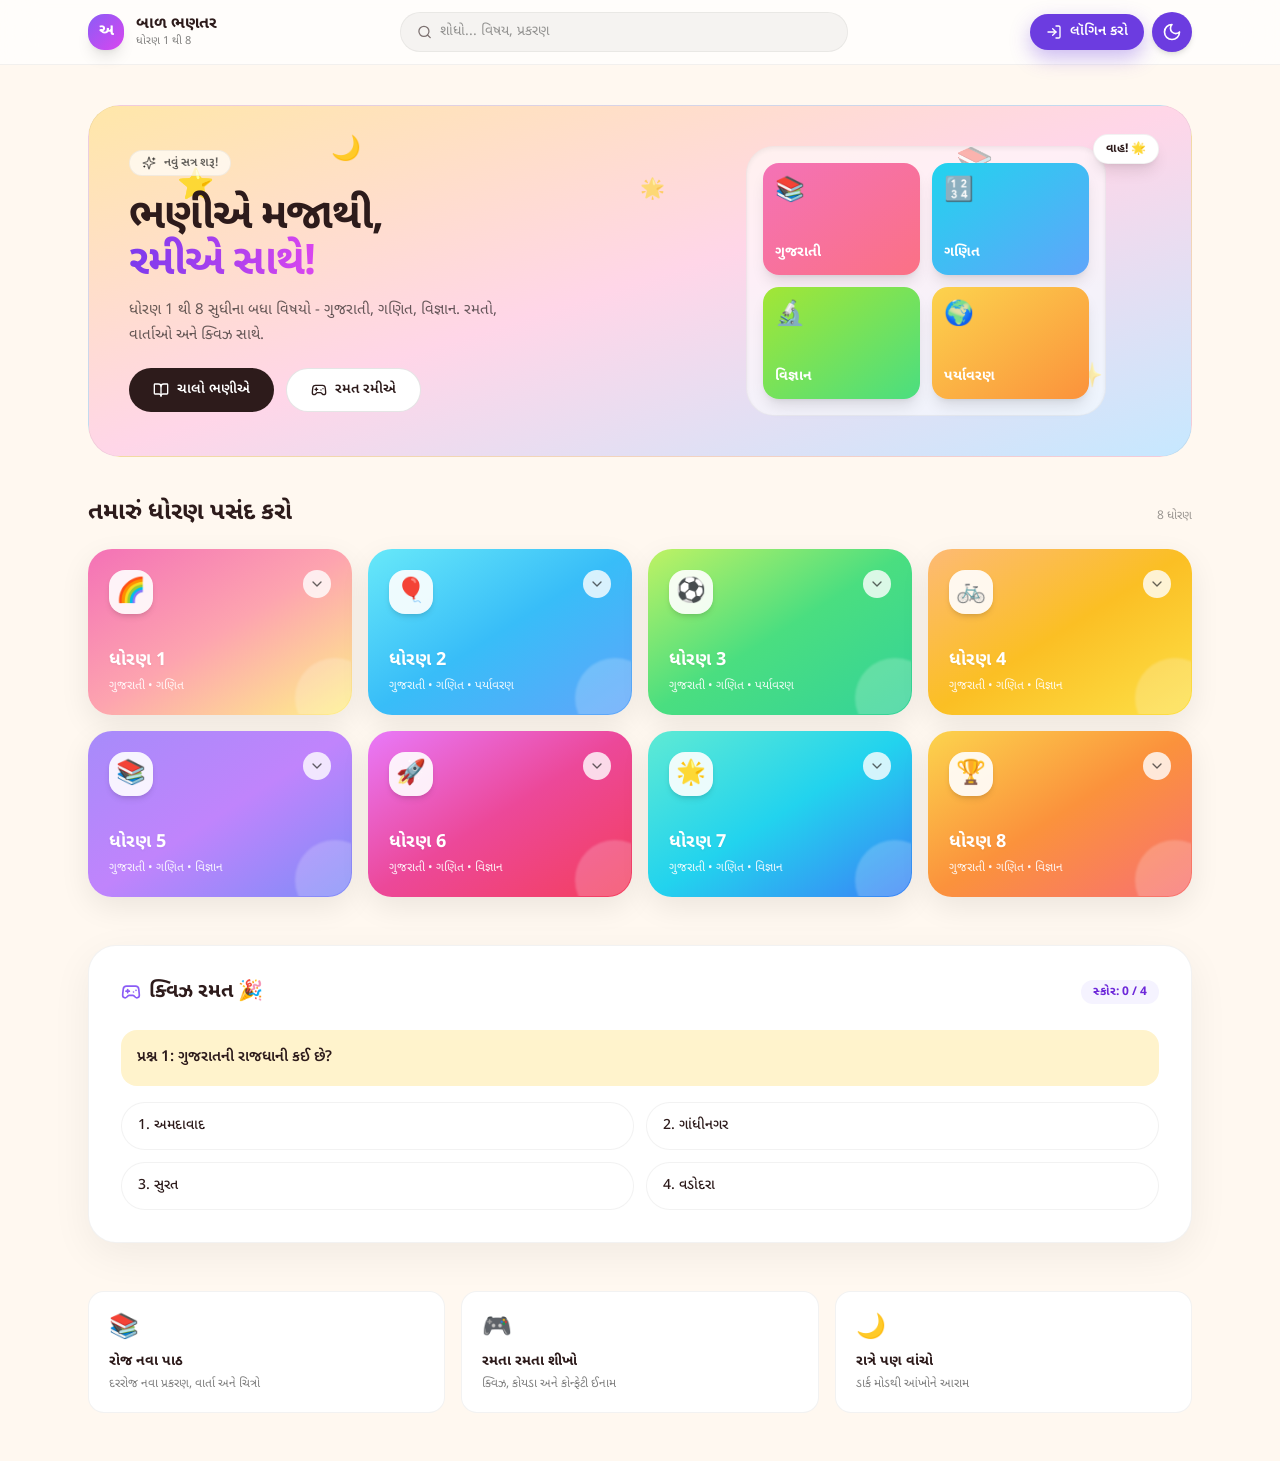
==== commit 57f3a1d2: "Update and rename Index.html to index.html" ====
--- a/index.html
+++ b/index.html
@@ -1,28 +1,37 @@
 <!DOCTYPE html>
 <html lang="en">
-<head>
+<Head></Head>
   <meta charset="UTF-8">
   <meta name="viewport" content="width=device-width, initial-scale=1">
   <title>React Artifact</title>
-  <style>*,:after,:before{--tw-border-spacing-x:0;--tw-border-spacing-y:0;--tw-translate-x:0;--tw-translate-y:0;--tw-rotate:0;--tw-skew-x:0;--tw-skew-y:0;--tw-scale-x:1;--tw-scale-y:1;--tw-pan-x: ;--tw-pan-y: ;--tw-pinch-zoom: ;--tw-scroll-snap-strictness:proximity;--tw-gradient-from-position: ;--tw-gradient-via-position: ;--tw-gradient-to-position: ;--tw-ordinal: ;--tw-slashed-zero: ;--tw-numeric-figure: ;--tw-numeric-spacing: ;--tw-numeric-fraction: ;--tw-ring-inset: ;--tw-ring-offset-width:0px;--tw-ring-offset-color:#fff;--tw-ring-color:rgba(59,130,246,.5);--tw-ring-offset-shadow:0 0 #0000;--tw-ring-shadow:0 0 #0000;--tw-shadow:0 0 #0000;--tw-shadow-colored:0 0 #0000;--tw-blur: ;--tw-brightness: ;--tw-contrast: ;--tw-grayscale: ;--tw-hue-rotate: ;--tw-invert: ;--tw-saturate: ;--tw-sepia: ;--tw-drop-shadow: ;--tw-backdrop-blur: ;--tw-backdrop-brightness: ;--tw-backdrop-contrast: ;--tw-backdrop-grayscale: ;--tw-backdrop-hue-rotate: ;--tw-backdrop-invert: ;--tw-backdrop-opacity: ;--tw-backdrop-saturate: ;--tw-backdrop-sepia: ;--tw-contain-size: ;--tw-contain-layout: ;--tw-contain-paint: ;--tw-contain-style: }::backdrop{--tw-border-spacing-x:0;--tw-border-spacing-y:0;--tw-translate-x:0;--tw-translate-y:0;--tw-rotate:0;--tw-skew-x:0;--tw-skew-y:0;--tw-scale-x:1;--tw-scale-y:1;--tw-pan-x: ;--tw-pan-y: ;--tw-pinch-zoom: ;--tw-scroll-snap-strictness:proximity;--tw-gradient-from-position: ;--tw-gradient-via-position: ;--tw-gradient-to-position: ;--tw-ordinal: ;--tw-slashed-zero: ;--tw-numeric-figure: ;--tw-numeric-spacing: ;--tw-numeric-fraction: ;--tw-ring-inset: ;--tw-ring-offset-width:0px;--tw-ring-offset-color:#fff;--tw-ring-color:rgba(59,130,246,.5);--tw-ring-offset-shadow:0 0 #0000;--tw-ring-shadow:0 0 #0000;--tw-shadow:0 0 #0000;--tw-shadow-colored:0 0 #0000;--tw-blur: ;--tw-brightness: ;--tw-contrast: ;--tw-grayscale: ;--tw-hue-rotate: ;--tw-invert: ;--tw-saturate: ;--tw-sepia: ;--tw-drop-shadow: ;--tw-backdrop-blur: ;--tw-backdrop-brightness: ;--tw-backdrop-contrast: ;--tw-backdrop-grayscale: ;--tw-backdrop-hue-rotate: ;--tw-backdrop-invert: ;--tw-backdrop-opacity: ;--tw-backdrop-saturate: ;--tw-backdrop-sepia: ;--tw-contain-size: ;--tw-contain-layout: ;--tw-contain-paint: ;--tw-contain-style: }/*! tailwindcss v3.4.18 | MIT License | https://tailwindcss.com*/*,:after,:before{box-sizing:border-box;border:0 solid #e5e7eb}:after,:before{--tw-content:""}:host,html{line-height:1.5;-webkit-text-size-adjust:100%;-moz-tab-size:4;-o-tab-size:4;tab-size:4;font-family:ui-sans-serif,system-ui,sans-serif,Apple Color Emoji,Segoe UI Emoji,Segoe UI Symbol,Noto Color Emoji;font-feature-settings:normal;font-variation-settings:normal;-webkit-tap-highlight-color:transparent}body{line-height:inherit}hr{height:0;color:inherit;border-top-width:1px}abbr:where([title]){-webkit-text-decoration:underline dotted;text-decoration:underline dotted}h1,h2,h3,h4,h5,h6{font-size:inherit;font-weight:inherit}a{color:inherit;text-decoration:inherit}b,strong{font-weight:bolder}code,kbd,pre,samp{font-family:ui-monospace,SFMono-Regular,Menlo,Monaco,Consolas,Liberation Mono,Courier New,monospace;font-feature-settings:normal;font-variation-settings:normal;font-size:1em}small{font-size:80%}sub,sup{font-size:75%;line-height:0;position:relative;vertical-align:baseline}sub{bottom:-.25em}sup{top:-.5em}table{text-indent:0;border-color:inherit;border-collapse:collapse}button,input,optgroup,select,textarea{font-family:inherit;font-feature-settings:inherit;font-variation-settings:inherit;font-size:100%;font-weight:inherit;line-height:inherit;letter-spacing:inherit;color:inherit;margin:0;padding:0}button,select{text-transform:none}button,input:where([type=button]),input:where([type=reset]),input:where([type=submit]){-webkit-appearance:button;background-color:transparent;background-image:none}:-moz-focusring{outline:auto}:-moz-ui-invalid{box-shadow:none}progress{vertical-align:baseline}::-webkit-inner-spin-button,::-webkit-outer-spin-button{height:auto}[type=search]{-webkit-appearance:textfield;outline-offset:-2px}::-webkit-search-decoration{-webkit-appearance:none}::-webkit-file-upload-button{-webkit-appearance:button;font:inherit}summary{display:list-item}blockquote,dd,dl,figure,h1,h2,h3,h4,h5,h6,hr,p,pre{margin:0}fieldset{margin:0}fieldset,legend{padding:0}menu,ol,ul{list-style:none;margin:0;padding:0}dialog{padding:0}textarea{resize:vertical}input::-moz-placeholder,textarea::-moz-placeholder{opacity:1;color:#9ca3af}input::placeholder,textarea::placeholder{opacity:1;color:#9ca3af}[role=button],button{cursor:pointer}:disabled{cursor:default}audio,canvas,embed,iframe,img,object,svg,video{display:block;vertical-align:middle}img,video{max-width:100%;height:auto}[hidden]:where(:not([hidden=until-found])){display:none}.pointer-events-none{pointer-events:none}.visible{visibility:visible}.fixed{position:fixed}.absolute{position:absolute}.relative{position:relative}.sticky{position:sticky}.-bottom-10{bottom:-2.5rem}.-left-10{left:-2.5rem}.-right-10{right:-2.5rem}.-top-10{top:-2.5rem}.bottom-0{bottom:0}.bottom-2{bottom:.5rem}.left-0{left:0}.left-2{left:.5rem}.right-0{right:0}.top-0{top:0}.z-50{z-index:50}.z-\[999\]{z-index:999}.mx-auto{margin-left:auto;margin-right:auto}.mb-4{margin-bottom:1rem}.mb-5{margin-bottom:1.25rem}.mb-6{margin-bottom:1.5rem}.mt-0\.5{margin-top:.125rem}.mt-1{margin-top:.25rem}.mt-2{margin-top:.5rem}.mt-3{margin-top:.75rem}.mt-4{margin-top:1rem}.mt-5{margin-top:1.25rem}.mt-6{margin-top:1.5rem}.mt-7{margin-top:1.75rem}.mt-8{margin-top:2rem}.block{display:block}.flex{display:flex}.inline-flex{display:inline-flex}.grid{display:grid}.hidden{display:none}.h-1\.5{height:.375rem}.h-10{height:2.5rem}.h-11{height:2.75rem}.h-12{height:3rem}.h-2{height:.5rem}.h-3{height:.75rem}.h-3\.5{height:.875rem}.h-4{height:1rem}.h-5{height:1.25rem}.h-6{height:1.5rem}.h-64{height:16rem}.h-8{height:2rem}.h-9{height:2.25rem}.h-\[300px\]{height:300px}.h-\[400px\]{height:400px}.h-\[64px\]{height:64px}.max-h-\[520px\]{max-height:520px}.min-h-screen{min-height:100vh}.w-1\.5{width:.375rem}.w-10{width:2.5rem}.w-12{width:3rem}.w-2{width:.5rem}.w-3{width:.75rem}.w-3\.5{width:.875rem}.w-4{width:1rem}.w-5{width:1.25rem}.w-6{width:1.5rem}.w-64{width:16rem}.w-8{width:2rem}.w-9{width:2.25rem}.w-\[300px\]{width:300px}.w-\[400px\]{width:400px}.w-full{width:100%}.min-w-0{min-width:0}.max-w-\[1200px\]{max-width:1200px}.max-w-\[520px\]{max-width:520px}.max-w-\[560px\]{max-width:560px}.flex-1{flex:1 1 0%}@keyframes pulse{50%{opacity:.5}}.animate-pulse{animation:pulse 2s cubic-bezier(.4,0,.6,1) infinite}.cursor-pointer{cursor:pointer}.grid-cols-2{grid-template-columns:repeat(2,minmax(0,1fr))}.grid-cols-3{grid-template-columns:repeat(3,minmax(0,1fr))}.flex-col{flex-direction:column}.flex-wrap{flex-wrap:wrap}.items-start{align-items:flex-start}.items-end{align-items:flex-end}.items-center{align-items:center}.justify-center{justify-content:center}.justify-between{justify-content:space-between}.gap-0{gap:0}.gap-1{gap:.25rem}.gap-1\.5{gap:.375rem}.gap-2{gap:.5rem}.gap-2\.5{gap:.625rem}.gap-3{gap:.75rem}.gap-4{gap:1rem}.gap-6{gap:1.5rem}.gap-8{gap:2rem}.-space-x-2>:not([hidden])~:not([hidden]){--tw-space-x-reverse:0;margin-right:calc(-.5rem*var(--tw-space-x-reverse));margin-left:calc(-.5rem*(1 - var(--tw-space-x-reverse)))}.space-y-1>:not([hidden])~:not([hidden]){--tw-space-y-reverse:0;margin-top:calc(.25rem*(1 - var(--tw-space-y-reverse)));margin-bottom:calc(.25rem*var(--tw-space-y-reverse))}.space-y-1\.5>:not([hidden])~:not([hidden]){--tw-space-y-reverse:0;margin-top:calc(.375rem*(1 - var(--tw-space-y-reverse)));margin-bottom:calc(.375rem*var(--tw-space-y-reverse))}.space-y-2>:not([hidden])~:not([hidden]){--tw-space-y-reverse:0;margin-top:calc(.5rem*(1 - var(--tw-space-y-reverse)));margin-bottom:calc(.5rem*var(--tw-space-y-reverse))}.space-y-2\.5>:not([hidden])~:not([hidden]){--tw-space-y-reverse:0;margin-top:calc(.625rem*(1 - var(--tw-space-y-reverse)));margin-bottom:calc(.625rem*var(--tw-space-y-reverse))}.overflow-auto{overflow:auto}.overflow-hidden{overflow:hidden}.overflow-x-hidden{overflow-x:hidden}.truncate{overflow:hidden;text-overflow:ellipsis;white-space:nowrap}.rounded-2xl{border-radius:1rem}.rounded-\[20px\]{border-radius:20px}.rounded-\[24px\]{border-radius:24px}.rounded-\[28px\]{border-radius:28px}.rounded-full{border-radius:9999px}.rounded-xl{border-radius:.75rem}.border{border-width:1px}.border-2{border-width:2px}.border-y{border-top-width:1px}.border-b,.border-y{border-bottom-width:1px}.border-t{border-top-width:1px}.border-dashed{border-style:dashed}.border-amber-100{--tw-border-opacity:1;border-color:rgb(254 243 199/var(--tw-border-opacity,1))}.border-amber-200{--tw-border-opacity:1;border-color:rgb(253 230 138/var(--tw-border-opacity,1))}.border-blue-100{--tw-border-opacity:1;border-color:rgb(219 234 254/var(--tw-border-opacity,1))}.border-blue-200{--tw-border-opacity:1;border-color:rgb(191 219 254/var(--tw-border-opacity,1))}.border-emerald-100{--tw-border-opacity:1;border-color:rgb(209 250 229/var(--tw-border-opacity,1))}.border-emerald-200{--tw-border-opacity:1;border-color:rgb(167 243 208/var(--tw-border-opacity,1))}.border-slate-100{--tw-border-opacity:1;border-color:rgb(241 245 249/var(--tw-border-opacity,1))}.border-slate-200{--tw-border-opacity:1;border-color:rgb(226 232 240/var(--tw-border-opacity,1))}.border-slate-300{--tw-border-opacity:1;border-color:rgb(203 213 225/var(--tw-border-opacity,1))}.border-slate-800{--tw-border-opacity:1;border-color:rgb(30 41 59/var(--tw-border-opacity,1))}.border-slate-900{--tw-border-opacity:1;border-color:rgb(15 23 42/var(--tw-border-opacity,1))}.border-transparent{border-color:transparent}.border-white{--tw-border-opacity:1;border-color:rgb(255 255 255/var(--tw-border-opacity,1))}.border-white\/10{border-color:hsla(0,0%,100%,.1)}.bg-\[\#111827\]{--tw-bg-opacity:1;background-color:rgb(17 24 39/var(--tw-bg-opacity,1))}.bg-\[\#2563EB\]{--tw-bg-opacity:1;background-color:rgb(37 99 235/var(--tw-bg-opacity,1))}.bg-\[\#F8FAFC\]{--tw-bg-opacity:1;background-color:rgb(248 250 252/var(--tw-bg-opacity,1))}.bg-amber-100{--tw-bg-opacity:1;background-color:rgb(254 243 199/var(--tw-bg-opacity,1))}.bg-amber-400{--tw-bg-opacity:1;background-color:rgb(251 191 36/var(--tw-bg-opacity,1))}.bg-amber-50{--tw-bg-opacity:1;background-color:rgb(255 251 235/var(--tw-bg-opacity,1))}.bg-amber-500{--tw-bg-opacity:1;background-color:rgb(245 158 11/var(--tw-bg-opacity,1))}.bg-blue-100{--tw-bg-opacity:1;background-color:rgb(219 234 254/var(--tw-bg-opacity,1))}.bg-blue-50{--tw-bg-opacity:1;background-color:rgb(239 246 255/var(--tw-bg-opacity,1))}.bg-blue-600{--tw-bg-opacity:1;background-color:rgb(37 99 235/var(--tw-bg-opacity,1))}.bg-blue-600\/30{background-color:rgba(37,99,235,.3)}.bg-cyan-500{--tw-bg-opacity:1;background-color:rgb(6 182 212/var(--tw-bg-opacity,1))}.bg-emerald-400{--tw-bg-opacity:1;background-color:rgb(52 211 153/var(--tw-bg-opacity,1))}.bg-emerald-50{--tw-bg-opacity:1;background-color:rgb(236 253 245/var(--tw-bg-opacity,1))}.bg-emerald-500{--tw-bg-opacity:1;background-color:rgb(16 185 129/var(--tw-bg-opacity,1))}.bg-rose-500{--tw-bg-opacity:1;background-color:rgb(244 63 94/var(--tw-bg-opacity,1))}.bg-slate-100{--tw-bg-opacity:1;background-color:rgb(241 245 249/var(--tw-bg-opacity,1))}.bg-slate-100\/80{background-color:rgba(241,245,249,.8)}.bg-slate-200{--tw-bg-opacity:1;background-color:rgb(226 232 240/var(--tw-bg-opacity,1))}.bg-slate-50{--tw-bg-opacity:1;background-color:rgb(248 250 252/var(--tw-bg-opacity,1))}.bg-slate-900{--tw-bg-opacity:1;background-color:rgb(15 23 42/var(--tw-bg-opacity,1))}.bg-violet-500{--tw-bg-opacity:1;background-color:rgb(139 92 246/var(--tw-bg-opacity,1))}.bg-violet-600\/20{background-color:rgba(124,58,237,.2)}.bg-white{--tw-bg-opacity:1;background-color:rgb(255 255 255/var(--tw-bg-opacity,1))}.bg-white\/10{background-color:hsla(0,0%,100%,.1)}.bg-white\/80{background-color:hsla(0,0%,100%,.8)}.bg-gradient-to-br{background-image:linear-gradient(to bottom right,var(--tw-gradient-stops))}.from-blue-200{--tw-gradient-from:#bfdbfe var(--tw-gradient-from-position);--tw-gradient-to:rgba(191,219,254,0) var(--tw-gradient-to-position);--tw-gradient-stops:var(--tw-gradient-from),var(--tw-gradient-to)}.to-violet-200{--tw-gradient-to:#ddd6fe var(--tw-gradient-to-position)}.fill-amber-400{fill:#fbbf24}.p-1{padding:.25rem}.p-10{padding:2.5rem}.p-2{padding:.5rem}.p-3{padding:.75rem}.p-4{padding:1rem}.p-5{padding:1.25rem}.p-6{padding:1.5rem}.px-1\.5{padding-left:.375rem;padding-right:.375rem}.px-2{padding-left:.5rem;padding-right:.5rem}.px-2\.5{padding-left:.625rem;padding-right:.625rem}.px-3{padding-left:.75rem;padding-right:.75rem}.px-3\.5{padding-left:.875rem;padding-right:.875rem}.px-4{padding-left:1rem;padding-right:1rem}.px-5{padding-left:1.25rem;padding-right:1.25rem}.px-6{padding-left:1.5rem;padding-right:1.5rem}.py-0\.5{padding-top:.125rem;padding-bottom:.125rem}.py-1{padding-top:.25rem;padding-bottom:.25rem}.py-1\.5{padding-top:.375rem;padding-bottom:.375rem}.py-12{padding-top:3rem;padding-bottom:3rem}.py-2{padding-top:.5rem;padding-bottom:.5rem}.py-2\.5{padding-top:.625rem;padding-bottom:.625rem}.py-3{padding-top:.75rem;padding-bottom:.75rem}.py-4{padding-top:1rem;padding-bottom:1rem}.py-5{padding-top:1.25rem;padding-bottom:1.25rem}.py-8{padding-top:2rem;padding-bottom:2rem}.pb-10{padding-bottom:2.5rem}.pb-8{padding-bottom:2rem}.pt-10{padding-top:2.5rem}.text-left{text-align:left}.text-center{text-align:center}.text-\[10px\]{font-size:10px}.text-\[11px\]{font-size:11px}.text-\[12\.5px\]{font-size:12.5px}.text-\[12px\]{font-size:12px}.text-\[13\.5px\]{font-size:13.5px}.text-\[13px\]{font-size:13px}.text-\[14px\]{font-size:14px}.text-\[15px\]{font-size:15px}.text-\[16px\]{font-size:16px}.text-\[18px\]{font-size:18px}.text-\[22px\]{font-size:22px}.text-\[24px\]{font-size:24px}.text-\[26px\]{font-size:26px}.text-\[32px\]{font-size:32px}.text-\[9px\]{font-size:9px}.text-xl{font-size:1.25rem;line-height:1.75rem}.font-\[800\]{font-weight:800}.font-bold{font-weight:700}.font-medium{font-weight:500}.font-semibold{font-weight:600}.uppercase{text-transform:uppercase}.leading-4{line-height:1rem}.leading-5{line-height:1.25rem}.leading-6{line-height:1.5rem}.leading-\[0\.95\]{line-height:.95}.leading-\[1\.05\]{line-height:1.05}.leading-\[1\.1\]{line-height:1.1}.leading-none{line-height:1}.leading-tight{line-height:1.25}.tracking-\[-0\.03em\]{letter-spacing:-.03em}.tracking-tight{letter-spacing:-.025em}.tracking-wide{letter-spacing:.025em}.tracking-widest{letter-spacing:.1em}.text-\[\#2563EB\]{--tw-text-opacity:1;color:rgb(37 99 235/var(--tw-text-opacity,1))}.text-amber-300{--tw-text-opacity:1;color:rgb(252 211 77/var(--tw-text-opacity,1))}.text-amber-400{--tw-text-opacity:1;color:rgb(251 191 36/var(--tw-text-opacity,1))}.text-amber-600{--tw-text-opacity:1;color:rgb(217 119 6/var(--tw-text-opacity,1))}.text-amber-800{--tw-text-opacity:1;color:rgb(146 64 14/var(--tw-text-opacity,1))}.text-blue-300{--tw-text-opacity:1;color:rgb(147 197 253/var(--tw-text-opacity,1))}.text-blue-600{--tw-text-opacity:1;color:rgb(37 99 235/var(--tw-text-opacity,1))}.text-blue-700{--tw-text-opacity:1;color:rgb(29 78 216/var(--tw-text-opacity,1))}.text-emerald-500{--tw-text-opacity:1;color:rgb(16 185 129/var(--tw-text-opacity,1))}.text-emerald-600{--tw-text-opacity:1;color:rgb(5 150 105/var(--tw-text-opacity,1))}.text-emerald-700{--tw-text-opacity:1;color:rgb(4 120 87/var(--tw-text-opacity,1))}.text-slate-300{--tw-text-opacity:1;color:rgb(203 213 225/var(--tw-text-opacity,1))}.text-slate-500{--tw-text-opacity:1;color:rgb(100 116 139/var(--tw-text-opacity,1))}.text-slate-600{--tw-text-opacity:1;color:rgb(71 85 105/var(--tw-text-opacity,1))}.text-slate-800{--tw-text-opacity:1;color:rgb(30 41 59/var(--tw-text-opacity,1))}.text-slate-900{--tw-text-opacity:1;color:rgb(15 23 42/var(--tw-text-opacity,1))}.text-white{--tw-text-opacity:1;color:rgb(255 255 255/var(--tw-text-opacity,1))}.text-white\/70{color:hsla(0,0%,100%,.7)}.text-white\/90{color:hsla(0,0%,100%,.9)}.antialiased{-webkit-font-smoothing:antialiased;-moz-osx-font-smoothing:grayscale}.opacity-60{opacity:.6}.shadow{--tw-shadow:0 1px 3px 0 rgba(0,0,0,.1),0 1px 2px -1px rgba(0,0,0,.1);--tw-shadow-colored:0 1px 3px 0 var(--tw-shadow-color),0 1px 2px -1px var(--tw-shadow-color)}.shadow,.shadow-lg{box-shadow:var(--tw-ring-offset-shadow,0 0 #0000),var(--tw-ring-shadow,0 0 #0000),var(--tw-shadow)}.shadow-lg{--tw-shadow:0 10px 15px -3px rgba(0,0,0,.1),0 4px 6px -4px rgba(0,0,0,.1);--tw-shadow-colored:0 10px 15px -3px var(--tw-shadow-color),0 4px 6px -4px var(--tw-shadow-color)}.shadow-md{--tw-shadow:0 4px 6px -1px rgba(0,0,0,.1),0 2px 4px -2px rgba(0,0,0,.1);--tw-shadow-colored:0 4px 6px -1px var(--tw-shadow-color),0 2px 4px -2px var(--tw-shadow-color)}.shadow-md,.shadow-sm{box-shadow:var(--tw-ring-offset-shadow,0 0 #0000),var(--tw-ring-shadow,0 0 #0000),var(--tw-shadow)}.shadow-sm{--tw-shadow:0 1px 2px 0 rgba(0,0,0,.05);--tw-shadow-colored:0 1px 2px 0 var(--tw-shadow-color)}.shadow-blue-200{--tw-shadow-color:#bfdbfe;--tw-shadow:var(--tw-shadow-colored)}.ring-2{--tw-ring-offset-shadow:var(--tw-ring-inset) 0 0 0 var(--tw-ring-offset-width) var(--tw-ring-offset-color);--tw-ring-shadow:var(--tw-ring-inset) 0 0 0 calc(2px + var(--tw-ring-offset-width)) var(--tw-ring-color);box-shadow:var(--tw-ring-offset-shadow),var(--tw-ring-shadow),var(--tw-shadow,0 0 #0000)}.ring-slate-900\/10{--tw-ring-color:rgba(15,23,42,.1)}.blur-\[60px\]{--tw-blur:blur(60px)}.blur-\[60px\],.blur-\[70px\]{filter:var(--tw-blur) var(--tw-brightness) var(--tw-contrast) var(--tw-grayscale) var(--tw-hue-rotate) var(--tw-invert) var(--tw-saturate) var(--tw-sepia) var(--tw-drop-shadow)}.blur-\[70px\]{--tw-blur:blur(70px)}.blur-\[80px\]{--tw-blur:blur(80px);filter:var(--tw-blur) var(--tw-brightness) var(--tw-contrast) var(--tw-grayscale) var(--tw-hue-rotate) var(--tw-invert) var(--tw-saturate) var(--tw-sepia) var(--tw-drop-shadow)}.backdrop-blur-xl{--tw-backdrop-blur:blur(24px);backdrop-filter:var(--tw-backdrop-blur) var(--tw-backdrop-brightness) var(--tw-backdrop-contrast) var(--tw-backdrop-grayscale) var(--tw-backdrop-hue-rotate) var(--tw-backdrop-invert) var(--tw-backdrop-opacity) var(--tw-backdrop-saturate) var(--tw-backdrop-sepia)}.transition{transition-property:color,background-color,border-color,text-decoration-color,fill,stroke,opacity,box-shadow,transform,filter,backdrop-filter;transition-timing-function:cubic-bezier(.4,0,.2,1);transition-duration:.15s}.transition-all{transition-property:all;transition-timing-function:cubic-bezier(.4,0,.2,1);transition-duration:.15s}#root,body,html{min-height:100%}body{margin:0;font-family:Inter,ui-sans-serif,system-ui,-apple-system,BlinkMacSystemFont,Segoe UI,sans-serif}.selection\:bg-blue-100 ::-moz-selection{--tw-bg-opacity:1;background-color:rgb(219 234 254/var(--tw-bg-opacity,1))}.selection\:bg-blue-100 ::selection{--tw-bg-opacity:1;background-color:rgb(219 234 254/var(--tw-bg-opacity,1))}.selection\:bg-blue-100::-moz-selection{--tw-bg-opacity:1;background-color:rgb(219 234 254/var(--tw-bg-opacity,1))}.selection\:bg-blue-100::selection{--tw-bg-opacity:1;background-color:rgb(219 234 254/var(--tw-bg-opacity,1))}.hover\:-translate-y-0\.5:hover{--tw-translate-y:-0.125rem}.hover\:-translate-y-0\.5:hover,.hover\:-translate-y-1:hover{transform:translate(var(--tw-translate-x),var(--tw-translate-y)) rotate(var(--tw-rotate)) skewX(var(--tw-skew-x)) skewY(var(--tw-skew-y)) scaleX(var(--tw-scale-x)) scaleY(var(--tw-scale-y))}.hover\:-translate-y-1:hover{--tw-translate-y:-0.25rem}.hover\:border-slate-100:hover{--tw-border-opacity:1;border-color:rgb(241 245 249/var(--tw-border-opacity,1))}.hover\:bg-amber-500:hover{--tw-bg-opacity:1;background-color:rgb(245 158 11/var(--tw-bg-opacity,1))}.hover\:bg-black:hover{--tw-bg-opacity:1;background-color:rgb(0 0 0/var(--tw-bg-opacity,1))}.hover\:bg-blue-600:hover{--tw-bg-opacity:1;background-color:rgb(37 99 235/var(--tw-bg-opacity,1))}.hover\:bg-blue-700:hover{--tw-bg-opacity:1;background-color:rgb(29 78 216/var(--tw-bg-opacity,1))}.hover\:bg-emerald-500:hover{--tw-bg-opacity:1;background-color:rgb(16 185 129/var(--tw-bg-opacity,1))}.hover\:bg-slate-200:hover{--tw-bg-opacity:1;background-color:rgb(226 232 240/var(--tw-bg-opacity,1))}.hover\:bg-slate-50:hover{--tw-bg-opacity:1;background-color:rgb(248 250 252/var(--tw-bg-opacity,1))}.hover\:bg-white:hover{--tw-bg-opacity:1;background-color:rgb(255 255 255/var(--tw-bg-opacity,1))}.hover\:text-slate-700:hover{--tw-text-opacity:1;color:rgb(51 65 85/var(--tw-text-opacity,1))}.hover\:text-slate-900:hover{--tw-text-opacity:1;color:rgb(15 23 42/var(--tw-text-opacity,1))}.hover\:text-white:hover{--tw-text-opacity:1;color:rgb(255 255 255/var(--tw-text-opacity,1))}.hover\:shadow-lg:hover{--tw-shadow:0 10px 15px -3px rgba(0,0,0,.1),0 4px 6px -4px rgba(0,0,0,.1);--tw-shadow-colored:0 10px 15px -3px var(--tw-shadow-color),0 4px 6px -4px var(--tw-shadow-color)}.hover\:shadow-lg:hover,.hover\:shadow-xl:hover{box-shadow:var(--tw-ring-offset-shadow,0 0 #0000),var(--tw-ring-shadow,0 0 #0000),var(--tw-shadow)}.hover\:shadow-xl:hover{--tw-shadow:0 20px 25px -5px rgba(0,0,0,.1),0 8px 10px -6px rgba(0,0,0,.1);--tw-shadow-colored:0 20px 25px -5px var(--tw-shadow-color),0 8px 10px -6px var(--tw-shadow-color)}.hover\:shadow-slate-200\/60:hover{--tw-shadow-color:rgba(226,232,240,.6);--tw-shadow:var(--tw-shadow-colored)}.hover\:shadow-slate-200\/70:hover{--tw-shadow-color:rgba(226,232,240,.7);--tw-shadow:var(--tw-shadow-colored)}.group:hover .group-hover\:bg-slate-900{--tw-bg-opacity:1;background-color:rgb(15 23 42/var(--tw-bg-opacity,1))}.group:hover .group-hover\:bg-white{--tw-bg-opacity:1;background-color:rgb(255 255 255/var(--tw-bg-opacity,1))}.group:hover .group-hover\:text-white{--tw-text-opacity:1;color:rgb(255 255 255/var(--tw-text-opacity,1))}.group:hover .group-hover\:shadow-sm{--tw-shadow:0 1px 2px 0 rgba(0,0,0,.05);--tw-shadow-colored:0 1px 2px 0 var(--tw-shadow-color);box-shadow:var(--tw-ring-offset-shadow,0 0 #0000),var(--tw-ring-shadow,0 0 #0000),var(--tw-shadow)}@media (min-width:768px){.md\:flex{display:flex}.md\:inline-flex{display:inline-flex}.md\:hidden{display:none}.md\:grid-cols-3{grid-template-columns:repeat(3,minmax(0,1fr))}.md\:grid-cols-4{grid-template-columns:repeat(4,minmax(0,1fr))}.md\:grid-cols-\[1\.1fr_0\.9fr\]{grid-template-columns:1.1fr .9fr}.md\:grid-cols-\[1\.2fr_0\.8fr\]{grid-template-columns:1.2fr .8fr}.md\:flex-row{flex-direction:row}.md\:items-center{align-items:center}.md\:gap-4{gap:1rem}.md\:border-l{border-left-width:1px}.md\:border-t-0{border-top-width:0}.md\:p-10{padding:2.5rem}.md\:p-3{padding:.75rem}.md\:p-5{padding:1.25rem}.md\:p-6{padding:1.5rem}.md\:px-6{padding-left:1.5rem;padding-right:1.5rem}.md\:px-8{padding-left:2rem;padding-right:2rem}.md\:py-16{padding-bottom:4rem}.md\:pt-16,.md\:py-16{padding-top:4rem}.md\:text-\[13px\]{font-size:13px}.md\:text-\[17px\]{font-size:17px}.md\:text-\[28px\]{font-size:28px}.md\:text-\[32px\]{font-size:32px}.md\:text-\[36px\]{font-size:36px}.md\:text-\[56px\]{font-size:56px}}@media (min-width:1024px){.lg\:grid-cols-6{grid-template-columns:repeat(6,minmax(0,1fr))}}</style>
+  <style>*,:after,:before{--tw-border-spacing-x:0;--tw-border-spacing-y:0;--tw-translate-x:0;--tw-translate-y:0;--tw-rotate:0;--tw-skew-x:0;--tw-skew-y:0;--tw-scale-x:1;--tw-scale-y:1;--tw-pan-x: ;--tw-pan-y: ;--tw-pinch-zoom: ;--tw-scroll-snap-strictness:proximity;--tw-gradient-from-position: ;--tw-gradient-via-position: ;--tw-gradient-to-position: ;--tw-ordinal: ;--tw-slashed-zero: ;--tw-numeric-figure: ;--tw-numeric-spacing: ;--tw-numeric-fraction: ;--tw-ring-inset: ;--tw-ring-offset-width:0px;--tw-ring-offset-color:#fff;--tw-ring-color:rgba(59,130,246,.5);--tw-ring-offset-shadow:0 0 #0000;--tw-ring-shadow:0 0 #0000;--tw-shadow:0 0 #0000;--tw-shadow-colored:0 0 #0000;--tw-blur: ;--tw-brightness: ;--tw-contrast: ;--tw-grayscale: ;--tw-hue-rotate: ;--tw-invert: ;--tw-saturate: ;--tw-sepia: ;--tw-drop-shadow: ;--tw-backdrop-blur: ;--tw-backdrop-brightness: ;--tw-backdrop-contrast: ;--tw-backdrop-grayscale: ;--tw-backdrop-hue-rotate: ;--tw-backdrop-invert: ;--tw-backdrop-opacity: ;--tw-backdrop-saturate: ;--tw-backdrop-sepia: ;--tw-contain-size: ;--tw-contain-layout: ;--tw-contain-paint: ;--tw-contain-style: }::backdrop{--tw-border-spacing-x:0;--tw-border-spacing-y:0;--tw-translate-x:0;--tw-translate-y:0;--tw-rotate:0;--tw-skew-x:0;--tw-skew-y:0;--tw-scale-x:1;--tw-scale-y:1;--tw-pan-x: ;--tw-pan-y: ;--tw-pinch-zoom: ;--tw-scroll-snap-strictness:proximity;--tw-gradient-from-position: ;--tw-gradient-via-position: ;--tw-gradient-to-position: ;--tw-ordinal: ;--tw-slashed-zero: ;--tw-numeric-figure: ;--tw-numeric-spacing: ;--tw-numeric-fraction: ;--tw-ring-inset: ;--tw-ring-offset-width:0px;--tw-ring-offset-color:#fff;--tw-ring-color:rgba(59,130,246,.5);--tw-ring-offset-shadow:0 0 #0000;--tw-ring-shadow:0 0 #0000;--tw-shadow:0 0 #0000;--tw-shadow-colored:0 0 #0000;--tw-blur: ;--tw-brightness: ;--tw-contrast: ;--tw-grayscale: ;--tw-hue-rotate: ;--tw-invert: ;--tw-saturate: ;--tw-sepia: ;--tw-drop-shadow: ;--tw-backdrop-blur: ;--tw-backdrop-brightness: ;--tw-backdrop-contrast: ;--tw-backdrop-grayscale: ;--tw-backdrop-hue-rotate: ;--tw-backdrop-invert: ;--tw-backdrop-opacity: ;--tw-backdrop-saturate: ;--tw-backdrop-sepia: ;--tw-contain-size: ;--tw-contain-layout: ;--tw-contain-paint: ;--tw-contain-style: }/*! tailwindcss v3.4.18 | MIT License | https://tailwindcss.com*/*,:after,:before{box-sizing:border-box;border:0 solid #e5e7eb}:after,:before{--tw-content:""}:host,html{line-height:1.5;-webkit-text-size-adjust:100%;-moz-tab-size:4;-o-tab-size:4;tab-size:4;font-family:ui-sans-serif,system-ui,sans-serif,Apple Color Emoji,Segoe UI Emoji,Segoe UI Symbol,Noto Color Emoji;font-feature-settings:normal;font-variation-settings:normal;-webkit-tap-highlight-color:transparent}body{line-height:inherit}hr{height:0;color:inherit;border-top-width:1px}abbr:where([title]){-webkit-text-decoration:underline dotted;text-decoration:underline dotted}h1,h2,h3,h4,h5,h6{font-size:inherit;font-weight:inherit}a{color:inherit;text-decoration:inherit}b,strong{font-weight:bolder}code,kbd,pre,samp{font-family:ui-monospace,SFMono-Regular,Menlo,Monaco,Consolas,Liberation Mono,Courier New,monospace;font-feature-settings:normal;font-variation-settings:normal;font-size:1em}small{font-size:80%}sub,sup{font-size:75%;line-height:0;position:relative;vertical-align:baseline}sub{bottom:-.25em}sup{top:-.5em}table{text-indent:0;border-color:inherit;border-collapse:collapse}button,input,optgroup,select,textarea{font-family:inherit;font-feature-settings:inherit;font-variation-settings:inherit;font-size:100%;font-weight:inherit;line-height:inherit;letter-spacing:inherit;color:inherit;margin:0;padding:0}button,select{text-transform:none}button,input:where([type=button]),input:where([type=reset]),input:where([type=submit]){-webkit-appearance:button;background-color:transparent;background-image:none}:-moz-focusring{outline:auto}:-moz-ui-invalid{box-shadow:none}progress{vertical-align:baseline}::-webkit-inner-spin-button,::-webkit-outer-spin-button{height:auto}[type=search]{-webkit-appearance:textfield;outline-offset:-2px}::-webkit-search-decoration{-webkit-appearance:none}::-webkit-file-upload-button{-webkit-appearance:button;font:inherit}summary{display:list-item}blockquote,dd,dl,figure,h1,h2,h3,h4,h5,h6,hr,p,pre{margin:0}fieldset{margin:0}fieldset,legend{padding:0}menu,ol,ul{list-style:none;margin:0;padding:0}dialog{padding:0}textarea{resize:vertical}input::-moz-placeholder,textarea::-moz-placeholder{opacity:1;color:#9ca3af}input::placeholder,textarea::placeholder{opacity:1;color:#9ca3af}[role=button],button{cursor:pointer}:disabled{cursor:default}audio,canvas,embed,iframe,img,object,svg,video{display:block;vertical-align:middle}img,video{max-width:100%;height:auto}[hidden]:where(:not([hidden=until-found])){display:none}.pointer-events-none{pointer-events:none}.pointer-events-auto{pointer-events:auto}.fixed{position:fixed}.absolute{position:absolute}.relative{position:relative}.sticky{position:sticky}.inset-0{inset:0}.-bottom-6{bottom:-1.5rem}.-right-2{right:-.5rem}.-right-6{right:-1.5rem}.-top-3{top:-.75rem}.bottom-0{bottom:0}.bottom-\[12\%\]{bottom:12%}.bottom-\[18\%\]{bottom:18%}.left-0{left:0}.left-1\/2{left:50%}.left-4{left:1rem}.left-\[12\%\]{left:12%}.left-\[22\%\]{left:22%}.left-\[8\%\]{left:8%}.right-0{right:0}.right-4{right:1rem}.right-\[18\%\]{right:18%}.right-\[8\%\]{right:8%}.top-0{top:0}.top-4{top:1rem}.top-\[12\%\]{top:12%}.top-\[18\%\]{top:18%}.top-\[20\%\]{top:20%}.top-\[76px\]{top:76px}.top-\[8\%\]{top:8%}.z-30{z-index:30}.z-40{z-index:40}.z-50{z-index:50}.z-\[100\]{z-index:100}.mx-6{margin-left:1.5rem;margin-right:1.5rem}.mx-auto{margin-left:auto;margin-right:auto}.mb-4{margin-bottom:1rem}.ml-2{margin-left:.5rem}.mt-1{margin-top:.25rem}.mt-10{margin-top:2.5rem}.mt-12{margin-top:3rem}.mt-2{margin-top:.5rem}.mt-3{margin-top:.75rem}.mt-4{margin-top:1rem}.mt-5{margin-top:1.25rem}.mt-6{margin-top:1.5rem}.line-clamp-1{overflow:hidden;display:-webkit-box;-webkit-box-orient:vertical;-webkit-line-clamp:1}.flex{display:flex}.inline-flex{display:inline-flex}.grid{display:grid}.hidden{display:none}.aspect-\[4\/3\]{aspect-ratio:4/3}.h-10{height:2.5rem}.h-11{height:2.75rem}.h-12{height:3rem}.h-16{height:4rem}.h-20{height:5rem}.h-3\.5{height:.875rem}.h-4{height:1rem}.h-5{height:1.25rem}.h-6{height:1.5rem}.h-7{height:1.75rem}.h-8{height:2rem}.h-9{height:2.25rem}.h-\[148px\]{height:148px}.h-\[64px\]{height:64px}.h-\[68px\]{height:68px}.min-h-screen{min-height:100vh}.w-10{width:2.5rem}.w-11{width:2.75rem}.w-12{width:3rem}.w-16{width:4rem}.w-20{width:5rem}.w-3\.5{width:.875rem}.w-4{width:1rem}.w-5{width:1.25rem}.w-6{width:1.5rem}.w-7{width:1.75rem}.w-8{width:2rem}.w-9{width:2.25rem}.w-full{width:100%}.max-w-6xl{max-width:72rem}.max-w-\[360px\]{max-width:360px}.max-w-\[400px\]{max-width:400px}.max-w-\[46ch\]{max-width:46ch}.max-w-md{max-width:28rem}.flex-1{flex:1 1 0%}.rotate-180{--tw-rotate:180deg}.rotate-180,.scale-110{transform:translate(var(--tw-translate-x),var(--tw-translate-y)) rotate(var(--tw-rotate)) skewX(var(--tw-skew-x)) skewY(var(--tw-skew-y)) scaleX(var(--tw-scale-x)) scaleY(var(--tw-scale-y))}.scale-110{--tw-scale-x:1.1;--tw-scale-y:1.1}.transform{transform:translate(var(--tw-translate-x),var(--tw-translate-y)) rotate(var(--tw-rotate)) skewX(var(--tw-skew-x)) skewY(var(--tw-skew-y)) scaleX(var(--tw-scale-x)) scaleY(var(--tw-scale-y))}.grid-cols-1{grid-template-columns:repeat(1,minmax(0,1fr))}.grid-cols-2{grid-template-columns:repeat(2,minmax(0,1fr))}.grid-cols-4{grid-template-columns:repeat(4,minmax(0,1fr))}.grid-cols-6{grid-template-columns:repeat(6,minmax(0,1fr))}.flex-col{flex-direction:column}.flex-wrap{flex-wrap:wrap}.place-items-center{place-items:center}.items-start{align-items:flex-start}.items-center{align-items:center}.items-baseline{align-items:baseline}.justify-center{justify-content:center}.justify-between{justify-content:space-between}.gap-1{gap:.25rem}.gap-1\.5{gap:.375rem}.gap-2{gap:.5rem}.gap-3{gap:.75rem}.gap-4{gap:1rem}.gap-6{gap:1.5rem}.space-y-4>:not([hidden])~:not([hidden]){--tw-space-y-reverse:0;margin-top:calc(1rem*(1 - var(--tw-space-y-reverse)));margin-bottom:calc(1rem*var(--tw-space-y-reverse))}.overflow-hidden{overflow:hidden}.rounded-2xl{border-radius:1rem}.rounded-\[20px\]{border-radius:20px}.rounded-\[23px\]{border-radius:23px}.rounded-\[24px\]{border-radius:24px}.rounded-\[28px\]{border-radius:28px}.rounded-\[32px\]{border-radius:32px}.rounded-full{border-radius:9999px}.border{border-width:1px}.border-b{border-bottom-width:1px}.border-t{border-top-width:1px}.border-\[\#6C3CE0\]{--tw-border-opacity:1;border-color:rgb(108 60 224/var(--tw-border-opacity,1))}.border-amber-100{--tw-border-opacity:1;border-color:rgb(254 243 199/var(--tw-border-opacity,1))}.border-black\/10{border-color:rgba(0,0,0,.1)}.border-black\/5{border-color:rgba(0,0,0,.05)}.border-green-600{--tw-border-opacity:1;border-color:rgb(22 163 74/var(--tw-border-opacity,1))}.border-orange-100{--tw-border-opacity:1;border-color:rgb(255 237 213/var(--tw-border-opacity,1))}.border-red-600{--tw-border-opacity:1;border-color:rgb(220 38 38/var(--tw-border-opacity,1))}.border-white\/10{border-color:hsla(0,0%,100%,.1)}.bg-\[\#151221\]{--tw-bg-opacity:1;background-color:rgb(21 18 33/var(--tw-bg-opacity,1))}.bg-\[\#1A1628\]\/90{background-color:rgba(26,22,40,.9)}.bg-\[\#1E1B2E\]{--tw-bg-opacity:1;background-color:rgb(30 27 46/var(--tw-bg-opacity,1))}.bg-\[\#1E1B2E\]\/80{background-color:rgba(30,27,46,.8)}.bg-\[\#201C31\]{--tw-bg-opacity:1;background-color:rgb(32 28 49/var(--tw-bg-opacity,1))}.bg-\[\#2A2340\]{--tw-bg-opacity:1;background-color:rgb(42 35 64/var(--tw-bg-opacity,1))}.bg-\[\#2D1B1B\]{--tw-bg-opacity:1;background-color:rgb(45 27 27/var(--tw-bg-opacity,1))}.bg-\[\#6C3CE0\]{--tw-bg-opacity:1;background-color:rgb(108 60 224/var(--tw-bg-opacity,1))}.bg-\[\#FFF3CC\]{--tw-bg-opacity:1;background-color:rgb(255 243 204/var(--tw-bg-opacity,1))}.bg-\[\#FFF8F0\]{--tw-bg-opacity:1;background-color:rgb(255 248 240/var(--tw-bg-opacity,1))}.bg-amber-50{--tw-bg-opacity:1;background-color:rgb(255 251 235/var(--tw-bg-opacity,1))}.bg-amber-500{--tw-bg-opacity:1;background-color:rgb(245 158 11/var(--tw-bg-opacity,1))}.bg-black\/40{background-color:rgba(0,0,0,.4)}.bg-black\/5{background-color:rgba(0,0,0,.05)}.bg-black\/\[0\.03\]{background-color:rgba(0,0,0,.03)}.bg-black\/\[0\.04\]{background-color:rgba(0,0,0,.04)}.bg-black\/\[0\.05\]{background-color:rgba(0,0,0,.05)}.bg-cyan-500{--tw-bg-opacity:1;background-color:rgb(6 182 212/var(--tw-bg-opacity,1))}.bg-fuchsia-500{--tw-bg-opacity:1;background-color:rgb(217 70 239/var(--tw-bg-opacity,1))}.bg-green-500{--tw-bg-opacity:1;background-color:rgb(34 197 94/var(--tw-bg-opacity,1))}.bg-orange-50{--tw-bg-opacity:1;background-color:rgb(255 247 237/var(--tw-bg-opacity,1))}.bg-orange-500{--tw-bg-opacity:1;background-color:rgb(249 115 22/var(--tw-bg-opacity,1))}.bg-pink-500{--tw-bg-opacity:1;background-color:rgb(236 72 153/var(--tw-bg-opacity,1))}.bg-red-500{--tw-bg-opacity:1;background-color:rgb(239 68 68/var(--tw-bg-opacity,1))}.bg-teal-500{--tw-bg-opacity:1;background-color:rgb(20 184 166/var(--tw-bg-opacity,1))}.bg-transparent{background-color:transparent}.bg-violet-50{--tw-bg-opacity:1;background-color:rgb(245 243 255/var(--tw-bg-opacity,1))}.bg-violet-500{--tw-bg-opacity:1;background-color:rgb(139 92 246/var(--tw-bg-opacity,1))}.bg-white{--tw-bg-opacity:1;background-color:rgb(255 255 255/var(--tw-bg-opacity,1))}.bg-white\/10{background-color:hsla(0,0%,100%,.1)}.bg-white\/20{background-color:hsla(0,0%,100%,.2)}.bg-white\/5{background-color:hsla(0,0%,100%,.05)}.bg-white\/60{background-color:hsla(0,0%,100%,.6)}.bg-white\/70{background-color:hsla(0,0%,100%,.7)}.bg-white\/80{background-color:hsla(0,0%,100%,.8)}.bg-white\/90{background-color:hsla(0,0%,100%,.9)}.bg-gradient-to-br{background-image:linear-gradient(to bottom right,var(--tw-gradient-stops))}.bg-gradient-to-r{background-image:linear-gradient(to right,var(--tw-gradient-stops))}.from-\[\#2A2340\]{--tw-gradient-from:#2a2340 var(--tw-gradient-from-position);--tw-gradient-to:rgba(42,35,64,0) var(--tw-gradient-to-position);--tw-gradient-stops:var(--tw-gradient-from),var(--tw-gradient-to)}.from-\[\#FFE7A9\]{--tw-gradient-from:#ffe7a9 var(--tw-gradient-from-position);--tw-gradient-to:rgba(255,231,169,0) var(--tw-gradient-to-position);--tw-gradient-stops:var(--tw-gradient-from),var(--tw-gradient-to)}.from-amber-300{--tw-gradient-from:#fcd34d var(--tw-gradient-from-position);--tw-gradient-to:rgba(252,211,77,0) var(--tw-gradient-to-position);--tw-gradient-stops:var(--tw-gradient-from),var(--tw-gradient-to)}.from-cyan-300{--tw-gradient-from:#67e8f9 var(--tw-gradient-from-position);--tw-gradient-to:rgba(103,232,249,0) var(--tw-gradient-to-position);--tw-gradient-stops:var(--tw-gradient-from),var(--tw-gradient-to)}.from-cyan-400{--tw-gradient-from:#22d3ee var(--tw-gradient-from-position);--tw-gradient-to:rgba(34,211,238,0) var(--tw-gradient-to-position);--tw-gradient-stops:var(--tw-gradient-from),var(--tw-gradient-to)}.from-fuchsia-400{--tw-gradient-from:#e879f9 var(--tw-gradient-from-position);--tw-gradient-to:rgba(232,121,249,0) var(--tw-gradient-to-position);--tw-gradient-stops:var(--tw-gradient-from),var(--tw-gradient-to)}.from-lime-300{--tw-gradient-from:#bef264 var(--tw-gradient-from-position);--tw-gradient-to:hsla(82,85%,67%,0) var(--tw-gradient-to-position);--tw-gradient-stops:var(--tw-gradient-from),var(--tw-gradient-to)}.from-lime-400{--tw-gradient-from:#a3e635 var(--tw-gradient-from-position);--tw-gradient-to:rgba(163,230,53,0) var(--tw-gradient-to-position);--tw-gradient-stops:var(--tw-gradient-from),var(--tw-gradient-to)}.from-orange-300{--tw-gradient-from:#fdba74 var(--tw-gradient-from-position);--tw-gradient-to:hsla(31,97%,72%,0) var(--tw-gradient-to-position);--tw-gradient-stops:var(--tw-gradient-from),var(--tw-gradient-to)}.from-pink-400{--tw-gradient-from:#f472b6 var(--tw-gradient-from-position);--tw-gradient-to:rgba(244,114,182,0) var(--tw-gradient-to-position);--tw-gradient-stops:var(--tw-gradient-from),var(--tw-gradient-to)}.from-teal-300{--tw-gradient-from:#5eead4 var(--tw-gradient-from-position);--tw-gradient-to:rgba(94,234,212,0) var(--tw-gradient-to-position);--tw-gradient-stops:var(--tw-gradient-from),var(--tw-gradient-to)}.from-violet-400{--tw-gradient-from:#a78bfa var(--tw-gradient-from-position);--tw-gradient-to:rgba(167,139,250,0) var(--tw-gradient-to-position);--tw-gradient-stops:var(--tw-gradient-from),var(--tw-gradient-to)}.from-violet-500{--tw-gradient-from:#8b5cf6 var(--tw-gradient-from-position);--tw-gradient-to:rgba(139,92,246,0) var(--tw-gradient-to-position);--tw-gradient-stops:var(--tw-gradient-from),var(--tw-gradient-to)}.from-violet-600{--tw-gradient-from:#7c3aed var(--tw-gradient-from-position);--tw-gradient-to:rgba(124,58,237,0) var(--tw-gradient-to-position);--tw-gradient-stops:var(--tw-gradient-from),var(--tw-gradient-to)}.via-\[\#241E38\]{--tw-gradient-to:rgba(36,30,56,0) var(--tw-gradient-to-position);--tw-gradient-stops:var(--tw-gradient-from),#241e38 var(--tw-gradient-via-position),var(--tw-gradient-to)}.via-\[\#FFD6E8\]{--tw-gradient-to:rgba(255,214,232,0) var(--tw-gradient-to-position);--tw-gradient-stops:var(--tw-gradient-from),#ffd6e8 var(--tw-gradient-via-position),var(--tw-gradient-to)}.via-amber-400{--tw-gradient-to:rgba(251,191,36,0) var(--tw-gradient-to-position);--tw-gradient-stops:var(--tw-gradient-from),#fbbf24 var(--tw-gradient-via-position),var(--tw-gradient-to)}.via-cyan-400{--tw-gradient-to:rgba(34,211,238,0) var(--tw-gradient-to-position);--tw-gradient-stops:var(--tw-gradient-from),#22d3ee var(--tw-gradient-via-position),var(--tw-gradient-to)}.via-green-400{--tw-gradient-to:rgba(74,222,128,0) var(--tw-gradient-to-position);--tw-gradient-stops:var(--tw-gradient-from),#4ade80 var(--tw-gradient-via-position),var(--tw-gradient-to)}.via-orange-400{--tw-gradient-to:rgba(251,146,60,0) var(--tw-gradient-to-position);--tw-gradient-stops:var(--tw-gradient-from),#fb923c var(--tw-gradient-via-position),var(--tw-gradient-to)}.via-pink-500{--tw-gradient-to:rgba(236,72,153,0) var(--tw-gradient-to-position);--tw-gradient-stops:var(--tw-gradient-from),#ec4899 var(--tw-gradient-via-position),var(--tw-gradient-to)}.via-purple-400{--tw-gradient-to:rgba(192,132,252,0) var(--tw-gradient-to-position);--tw-gradient-stops:var(--tw-gradient-from),#c084fc var(--tw-gradient-via-position),var(--tw-gradient-to)}.via-rose-300{--tw-gradient-to:rgba(253,164,175,0) var(--tw-gradient-to-position);--tw-gradient-stops:var(--tw-gradient-from),#fda4af var(--tw-gradient-via-position),var(--tw-gradient-to)}.via-sky-400{--tw-gradient-to:rgba(56,189,248,0) var(--tw-gradient-to-position);--tw-gradient-stops:var(--tw-gradient-from),#38bdf8 var(--tw-gradient-via-position),var(--tw-gradient-to)}.to-\[\#1E1B2E\]{--tw-gradient-to:#1e1b2e var(--tw-gradient-to-position)}.to-\[\#C6E8FF\]{--tw-gradient-to:#c6e8ff var(--tw-gradient-to-position)}.to-blue-400{--tw-gradient-to:#60a5fa var(--tw-gradient-to-position)}.to-blue-500{--tw-gradient-to:#3b82f6 var(--tw-gradient-to-position)}.to-emerald-400{--tw-gradient-to:#34d399 var(--tw-gradient-to-position)}.to-fuchsia-500{--tw-gradient-to:#d946ef var(--tw-gradient-to-position)}.to-green-400{--tw-gradient-to:#4ade80 var(--tw-gradient-to-position)}.to-indigo-400{--tw-gradient-to:#818cf8 var(--tw-gradient-to-position)}.to-orange-400{--tw-gradient-to:#fb923c var(--tw-gradient-to-position)}.to-pink-400{--tw-gradient-to:#f472b6 var(--tw-gradient-to-position)}.to-red-400{--tw-gradient-to:#f87171 var(--tw-gradient-to-position)}.to-rose-400{--tw-gradient-to:#fb7185 var(--tw-gradient-to-position)}.to-rose-500{--tw-gradient-to:#f43f5e var(--tw-gradient-to-position)}.to-yellow-200{--tw-gradient-to:#fef08a var(--tw-gradient-to-position)}.to-yellow-300{--tw-gradient-to:#fde047 var(--tw-gradient-to-position)}.bg-clip-text{-webkit-background-clip:text;background-clip:text}.p-3{padding:.75rem}.p-4{padding:1rem}.p-5{padding:1.25rem}.p-6{padding:1.5rem}.p-8{padding:2rem}.p-\[1px\]{padding:1px}.px-2\.5{padding-left:.625rem;padding-right:.625rem}.px-3{padding-left:.75rem;padding-right:.75rem}.px-4{padding-left:1rem;padding-right:1rem}.px-5{padding-left:1.25rem;padding-right:1.25rem}.px-6{padding-left:1.5rem;padding-right:1.5rem}.py-1{padding-top:.25rem;padding-bottom:.25rem}.py-1\.5{padding-top:.375rem;padding-bottom:.375rem}.pb-24{padding-bottom:6rem}.pb-3{padding-bottom:.75rem}.pl-2{padding-left:.5rem}.pr-3{padding-right:.75rem}.text-left{text-align:left}.text-center{text-align:center}.font-\[Poppins\]{font-family:Poppins}.text-2xl{font-size:1.5rem;line-height:2rem}.text-3xl{font-size:1.875rem;line-height:2.25rem}.text-\[10px\]{font-size:10px}.text-\[11px\]{font-size:11px}.text-\[14px\]{font-size:14px}.text-\[15px\]{font-size:15px}.text-\[16px\]{font-size:16px}.text-\[18px\]{font-size:18px}.text-\[28px\]{font-size:28px}.text-lg{font-size:1.125rem;line-height:1.75rem}.text-sm{font-size:.875rem;line-height:1.25rem}.text-xl{font-size:1.25rem;line-height:1.75rem}.text-xs{font-size:.75rem;line-height:1rem}.font-bold{font-weight:700}.font-medium{font-weight:500}.font-semibold{font-weight:600}.leading-\[1\.1\]{line-height:1.1}.leading-relaxed{line-height:1.625}.leading-tight{line-height:1.25}.tracking-tight{letter-spacing:-.025em}.text-\[\#2D1B1B\]{--tw-text-opacity:1;color:rgb(45 27 27/var(--tw-text-opacity,1))}.text-amber-500{--tw-text-opacity:1;color:rgb(245 158 11/var(--tw-text-opacity,1))}.text-black{--tw-text-opacity:1;color:rgb(0 0 0/var(--tw-text-opacity,1))}.text-black\/40{color:rgba(0,0,0,.4)}.text-black\/50{color:rgba(0,0,0,.5)}.text-black\/60{color:rgba(0,0,0,.6)}.text-green-600{--tw-text-opacity:1;color:rgb(22 163 74/var(--tw-text-opacity,1))}.text-orange-500{--tw-text-opacity:1;color:rgb(249 115 22/var(--tw-text-opacity,1))}.text-red-500{--tw-text-opacity:1;color:rgb(239 68 68/var(--tw-text-opacity,1))}.text-transparent{color:transparent}.text-violet-500{--tw-text-opacity:1;color:rgb(139 92 246/var(--tw-text-opacity,1))}.text-violet-700{--tw-text-opacity:1;color:rgb(109 40 217/var(--tw-text-opacity,1))}.text-white{--tw-text-opacity:1;color:rgb(255 255 255/var(--tw-text-opacity,1))}.text-white\/50{color:hsla(0,0%,100%,.5)}.text-white\/60{color:hsla(0,0%,100%,.6)}.text-white\/70{color:hsla(0,0%,100%,.7)}.text-white\/80{color:hsla(0,0%,100%,.8)}.text-white\/90{color:hsla(0,0%,100%,.9)}.opacity-60{opacity:.6}.shadow-2xl{--tw-shadow:0 25px 50px -12px rgba(0,0,0,.25);--tw-shadow-colored:0 25px 50px -12px var(--tw-shadow-color)}.shadow-2xl,.shadow-\[0_10px_20px_rgba\(108\2c 60\2c 224\2c 0\.35\)\]{box-shadow:var(--tw-ring-offset-shadow,0 0 #0000),var(--tw-ring-shadow,0 0 #0000),var(--tw-shadow)}.shadow-\[0_10px_20px_rgba\(108\2c 60\2c 224\2c 0\.35\)\]{--tw-shadow:0 10px 20px rgba(108,60,224,.35);--tw-shadow-colored:0 10px 20px var(--tw-shadow-color)}.shadow-\[0_10px_30px_rgba\(0\2c 0\2c 0\2c 0\.08\)\]{--tw-shadow:0 10px 30px rgba(0,0,0,.08);--tw-shadow-colored:0 10px 30px var(--tw-shadow-color);box-shadow:var(--tw-ring-offset-shadow,0 0 #0000),var(--tw-ring-shadow,0 0 #0000),var(--tw-shadow)}.shadow-\[0_12px_40px_rgba\(0\2c 0\2c 0\2c 0\.06\)\]{--tw-shadow:0 12px 40px rgba(0,0,0,.06);--tw-shadow-colored:0 12px 40px var(--tw-shadow-color);box-shadow:var(--tw-ring-offset-shadow,0 0 #0000),var(--tw-ring-shadow,0 0 #0000),var(--tw-shadow)}.shadow-\[0_20px_60px_rgba\(0\2c 0\2c 0\2c 0\.08\)\]{--tw-shadow:0 20px 60px rgba(0,0,0,.08);--tw-shadow-colored:0 20px 60px var(--tw-shadow-color);box-shadow:var(--tw-ring-offset-shadow,0 0 #0000),var(--tw-ring-shadow,0 0 #0000),var(--tw-shadow)}.shadow-\[0_8px_20px_rgba\(108\2c 60\2c 224\2c 0\.35\)\]{--tw-shadow:0 8px 20px rgba(108,60,224,.35);--tw-shadow-colored:0 8px 20px var(--tw-shadow-color)}.shadow-\[0_8px_20px_rgba\(108\2c 60\2c 224\2c 0\.35\)\],.shadow-inner{box-shadow:var(--tw-ring-offset-shadow,0 0 #0000),var(--tw-ring-shadow,0 0 #0000),var(--tw-shadow)}.shadow-inner{--tw-shadow:inset 0 2px 4px 0 rgba(0,0,0,.05);--tw-shadow-colored:inset 0 2px 4px 0 var(--tw-shadow-color)}.shadow-lg{--tw-shadow:0 10px 15px -3px rgba(0,0,0,.1),0 4px 6px -4px rgba(0,0,0,.1);--tw-shadow-colored:0 10px 15px -3px var(--tw-shadow-color),0 4px 6px -4px var(--tw-shadow-color)}.shadow-lg,.shadow-md{box-shadow:var(--tw-ring-offset-shadow,0 0 #0000),var(--tw-ring-shadow,0 0 #0000),var(--tw-shadow)}.shadow-md{--tw-shadow:0 4px 6px -1px rgba(0,0,0,.1),0 2px 4px -2px rgba(0,0,0,.1);--tw-shadow-colored:0 4px 6px -1px var(--tw-shadow-color),0 2px 4px -2px var(--tw-shadow-color)}.shadow-sm{--tw-shadow:0 1px 2px 0 rgba(0,0,0,.05);--tw-shadow-colored:0 1px 2px 0 var(--tw-shadow-color);box-shadow:var(--tw-ring-offset-shadow,0 0 #0000),var(--tw-ring-shadow,0 0 #0000),var(--tw-shadow)}.outline-none{outline:2px solid transparent;outline-offset:2px}.blur{--tw-blur:blur(8px)}.blur,.blur-\[1px\]{filter:var(--tw-blur) var(--tw-brightness) var(--tw-contrast) var(--tw-grayscale) var(--tw-hue-rotate) var(--tw-invert) var(--tw-saturate) var(--tw-sepia) var(--tw-drop-shadow)}.blur-\[1px\]{--tw-blur:blur(1px)}.drop-shadow-sm{--tw-drop-shadow:drop-shadow(0 1px 1px rgba(0,0,0,.05))}.drop-shadow-sm,.filter{filter:var(--tw-blur) var(--tw-brightness) var(--tw-contrast) var(--tw-grayscale) var(--tw-hue-rotate) var(--tw-invert) var(--tw-saturate) var(--tw-sepia) var(--tw-drop-shadow)}.backdrop-blur-sm{--tw-backdrop-blur:blur(4px)}.backdrop-blur-sm,.backdrop-filter{backdrop-filter:var(--tw-backdrop-blur) var(--tw-backdrop-brightness) var(--tw-backdrop-contrast) var(--tw-backdrop-grayscale) var(--tw-backdrop-hue-rotate) var(--tw-backdrop-invert) var(--tw-backdrop-opacity) var(--tw-backdrop-saturate) var(--tw-backdrop-sepia)}.transition{transition-property:color,background-color,border-color,text-decoration-color,fill,stroke,opacity,box-shadow,transform,filter,backdrop-filter;transition-timing-function:cubic-bezier(.4,0,.2,1);transition-duration:.15s}.transition-all{transition-property:all;transition-timing-function:cubic-bezier(.4,0,.2,1);transition-duration:.15s}.transition-colors{transition-property:color,background-color,border-color,text-decoration-color,fill,stroke;transition-timing-function:cubic-bezier(.4,0,.2,1);transition-duration:.15s}.transition-transform{transition-property:transform;transition-timing-function:cubic-bezier(.4,0,.2,1);transition-duration:.15s}.duration-300{transition-duration:.3s}.duration-500{transition-duration:.5s}.ease-in-out{transition-timing-function:cubic-bezier(.4,0,.2,1)}.ease-out{transition-timing-function:cubic-bezier(0,0,.2,1)}#root,body,html{min-height:100%}body{margin:0;font-family:Inter,ui-sans-serif,system-ui,-apple-system,BlinkMacSystemFont,Segoe UI,sans-serif}.selection\:bg-purple-200 ::-moz-selection{--tw-bg-opacity:1;background-color:rgb(233 213 255/var(--tw-bg-opacity,1))}.selection\:bg-purple-200 ::selection{--tw-bg-opacity:1;background-color:rgb(233 213 255/var(--tw-bg-opacity,1))}.selection\:bg-purple-200::-moz-selection{--tw-bg-opacity:1;background-color:rgb(233 213 255/var(--tw-bg-opacity,1))}.selection\:bg-purple-200::selection{--tw-bg-opacity:1;background-color:rgb(233 213 255/var(--tw-bg-opacity,1))}.placeholder\:text-black\/40::-moz-placeholder{color:rgba(0,0,0,.4)}.placeholder\:text-black\/40::placeholder{color:rgba(0,0,0,.4)}.placeholder\:text-white\/30::-moz-placeholder{color:hsla(0,0%,100%,.3)}.placeholder\:text-white\/30::placeholder{color:hsla(0,0%,100%,.3)}.last\:mb-0:last-child{margin-bottom:0}.hover\:-translate-y-1:hover{--tw-translate-y:-0.25rem}.hover\:-translate-y-1:hover,.hover\:scale-105:hover{transform:translate(var(--tw-translate-x),var(--tw-translate-y)) rotate(var(--tw-rotate)) skewX(var(--tw-skew-x)) skewY(var(--tw-skew-y)) scaleX(var(--tw-scale-x)) scaleY(var(--tw-scale-y))}.hover\:scale-105:hover{--tw-scale-x:1.05;--tw-scale-y:1.05}.hover\:scale-\[1\.01\]:hover{--tw-scale-x:1.01;--tw-scale-y:1.01}.hover\:scale-\[1\.01\]:hover,.hover\:scale-\[1\.02\]:hover{transform:translate(var(--tw-translate-x),var(--tw-translate-y)) rotate(var(--tw-rotate)) skewX(var(--tw-skew-x)) skewY(var(--tw-skew-y)) scaleX(var(--tw-scale-x)) scaleY(var(--tw-scale-y))}.hover\:scale-\[1\.02\]:hover{--tw-scale-x:1.02;--tw-scale-y:1.02}.hover\:bg-black\/\[0\.02\]:hover{background-color:rgba(0,0,0,.02)}.hover\:bg-white\/10:hover{background-color:hsla(0,0%,100%,.1)}.hover\:shadow-\[0_16px_40px_rgba\(0\2c 0\2c 0\2c 0\.12\)\]:hover{--tw-shadow:0 16px 40px rgba(0,0,0,.12);--tw-shadow-colored:0 16px 40px var(--tw-shadow-color);box-shadow:var(--tw-ring-offset-shadow,0 0 #0000),var(--tw-ring-shadow,0 0 #0000),var(--tw-shadow)}.disabled\:opacity-40:disabled{opacity:.4}.group:hover .group-hover\:rotate-3{--tw-rotate:3deg}.group:hover .group-hover\:rotate-3,.group:hover .group-hover\:scale-110{transform:translate(var(--tw-translate-x),var(--tw-translate-y)) rotate(var(--tw-rotate)) skewX(var(--tw-skew-x)) skewY(var(--tw-skew-y)) scaleX(var(--tw-scale-x)) scaleY(var(--tw-scale-y))}.group:hover .group-hover\:scale-110{--tw-scale-x:1.1;--tw-scale-y:1.1}.dark\:border-white\/10:is(.dark *){border-color:hsla(0,0%,100%,.1)}.dark\:bg-\[\#2A2340\]:is(.dark *){--tw-bg-opacity:1;background-color:rgb(42 35 64/var(--tw-bg-opacity,1))}.dark\:bg-white:is(.dark *){--tw-bg-opacity:1;background-color:rgb(255 255 255/var(--tw-bg-opacity,1))}.dark\:bg-white\/10:is(.dark *){background-color:hsla(0,0%,100%,.1)}.dark\:text-black:is(.dark *){--tw-text-opacity:1;color:rgb(0 0 0/var(--tw-text-opacity,1))}.dark\:placeholder\:text-white\/40:is(.dark *)::-moz-placeholder{color:hsla(0,0%,100%,.4)}.dark\:placeholder\:text-white\/40:is(.dark *)::placeholder{color:hsla(0,0%,100%,.4)}@media (min-width:768px){.md\:mt-10{margin-top:2.5rem}.md\:flex{display:flex}.md\:hidden{display:none}.md\:h-\[164px\]{height:164px}.md\:grid-cols-2{grid-template-columns:repeat(2,minmax(0,1fr))}.md\:grid-cols-3{grid-template-columns:repeat(3,minmax(0,1fr))}.md\:grid-cols-4{grid-template-columns:repeat(4,minmax(0,1fr))}.md\:grid-cols-\[1\.1fr_0\.9fr\]{grid-template-columns:1.1fr .9fr}.md\:p-10{padding:2.5rem}.md\:p-5{padding:1.25rem}.md\:p-8{padding:2rem}.md\:px-6{padding-left:1.5rem;padding-right:1.5rem}.md\:pb-12{padding-bottom:3rem}.md\:text-2xl{font-size:1.5rem;line-height:2rem}.md\:text-\[15px\]{font-size:15px}.md\:text-\[42px\]{font-size:42px}.md\:text-xl{font-size:1.25rem;line-height:1.75rem}}@media (min-width:1024px){.lg\:inline{display:inline}}</style>
 </head>
 <body>
   <div id="root"></div>
   
-  <script type="module">var kc=Object.create;var{getPrototypeOf:Sc,defineProperty:tu,getOwnPropertyNames:Ec}=Object;var _c=Object.prototype.hasOwnProperty;var Ve=(e,n,t)=>{t=e!=null?kc(Sc(e)):{};let r=n||!e||!e.__esModule?tu(t,"default",{value:e,enumerable:!0}):t;for(let l of Ec(e))if(!_c.call(r,l))tu(r,l,{get:()=>e[l],enumerable:!0});return r};var Fr=(e,n)=>()=>(n||e((n={exports:{}}).exports,n),n.exports);var Cc=(e,n)=>{for(var t in n)tu(e,t,{get:n[t],enumerable:!0,configurable:!0,set:(r)=>n[t]=()=>r})};var Pc=(e,n)=>()=>(e&&(n=e(e=0)),n);var Sn=Fr((Ac)=>{var Ct=Symbol.for("react.element"),Nc=Symbol.for("react.portal"),zc=Symbol.for("react.fragment"),Tc=Symbol.for("react.strict_mode"),Dc=Symbol.for("react.profiler"),Oc=Symbol.for("react.provider"),Fc=Symbol.for("react.context"),xc=Symbol.for("react.forward_ref"),Mc=Symbol.for("react.suspense"),Rc=Symbol.for("react.memo"),Lc=Symbol.for("react.lazy"),Ni=Symbol.iterator;function Ic(e){if(e===null||typeof e!=="object")return null;return e=Ni&&e[Ni]||e["@@iterator"],typeof e==="function"?e:null}var Di={isMounted:function(){return!1},enqueueForceUpdate:function(){},enqueueReplaceState:function(){},enqueueSetState:function(){}},Oi=Object.assign,Fi={};function Bn(e,n,t){this.props=e,this.context=n,this.refs=Fi,this.updater=t||Di}Bn.prototype.isReactComponent={};Bn.prototype.setState=function(e,n){if(typeof e!=="object"&&typeof e!=="function"&&e!=null)throw Error("setState(...): takes an object of state variables to update or a function which returns an object of state variables.");this.updater.enqueueSetState(this,e,n,"setState")};Bn.prototype.forceUpdate=function(e){this.updater.enqueueForceUpdate(this,e,"forceUpdate")};function xi(){}xi.prototype=Bn.prototype;function lu(e,n,t){this.props=e,this.context=n,this.refs=Fi,this.updater=t||Di}var uu=lu.prototype=new xi;uu.constructor=lu;Oi(uu,Bn.prototype);uu.isPureReactComponent=!0;var zi=Array.isArray,Mi=Object.prototype.hasOwnProperty,ou={current:null},Ri={key:!0,ref:!0,__self:!0,__source:!0};function Li(e,n,t){var r,l={},u=null,o=null;if(n!=null)for(r in n.ref!==void 0&&(o=n.ref),n.key!==void 0&&(u=""+n.key),n)Mi.call(n,r)&&!Ri.hasOwnProperty(r)&&(l[r]=n[r]);var i=arguments.length-2;if(i===1)l.children=t;else if(1<i){for(var a=Array(i),c=0;c<i;c++)a[c]=arguments[c+2];l.children=a}if(e&&e.defaultProps)for(r in i=e.defaultProps,i)l[r]===void 0&&(l[r]=i[r]);return{$$typeof:Ct,type:e,key:u,ref:o,props:l,_owner:ou.current}}function Uc(e,n){return{$$typeof:Ct,type:e.type,key:n,ref:e.ref,props:e.props,_owner:e._owner}}function iu(e){return typeof e==="object"&&e!==null&&e.$$typeof===Ct}function Vc(e){var n={"=":"=0",":":"=2"};return"$"+e.replace(/[=:]/g,function(t){return n[t]})}var Ti=/\/+/g;function ru(e,n){return typeof e==="object"&&e!==null&&e.key!=null?Vc(""+e.key):n.toString(36)}function Mr(e,n,t,r,l){var u=typeof e;if(u==="undefined"||u==="boolean")e=null;var o=!1;if(e===null)o=!0;else switch(u){case"string":case"number":o=!0;break;case"object":switch(e.$$typeof){case Ct:case Nc:o=!0}}if(o)return o=e,l=l(o),e=r===""?"."+ru(o,0):r,zi(l)?(t="",e!=null&&(t=e.replace(Ti,"$&/")+"/"),Mr(l,n,t,"",function(c){return c})):l!=null&&(iu(l)&&(l=Uc(l,t+(!l.key||o&&o.key===l.key?"":(""+l.key).replace(Ti,"$&/")+"/")+e)),n.push(l)),1;if(o=0,r=r===""?".":r+":",zi(e))for(var i=0;i<e.length;i++){u=e[i];var a=r+ru(u,i);o+=Mr(u,n,t,a,l)}else if(a=Ic(e),typeof a==="function")for(e=a.call(e),i=0;!(u=e.next()).done;)u=u.value,a=r+ru(u,i++),o+=Mr(u,n,t,a,l);else if(u==="object")throw n=String(e),Error("Objects are not valid as a React child (found: "+(n==="[object Object]"?"object with keys {"+Object.keys(e).join(", ")+"}":n)+"). If you meant to render a collection of children, use an array instead.");return o}function xr(e,n,t){if(e==null)return e;var r=[],l=0;return Mr(e,r,"","",function(u){return n.call(t,u,l++)}),r}function $c(e){if(e._status===-1){var n=e._result;n=n(),n.then(function(t){if(e._status===0||e._status===-1)e._status=1,e._result=t},function(t){if(e._status===0||e._status===-1)e._status=2,e._result=t}),e._status===-1&&(e._status=0,e._result=n)}if(e._status===1)return e._result.default;throw e._result}var re={current:null},Rr={transition:null},Bc={ReactCurrentDispatcher:re,ReactCurrentBatchConfig:Rr,ReactCurrentOwner:ou};function Ii(){throw Error("act(...) is not supported in production builds of React.")}Ac.Children={map:xr,forEach:function(e,n,t){xr(e,function(){n.apply(this,arguments)},t)},count:function(e){var n=0;return xr(e,function(){n++}),n},toArray:function(e){return xr(e,function(n){return n})||[]},only:function(e){if(!iu(e))throw Error("React.Children.only expected to receive a single React element child.");return e}};Ac.Component=Bn;Ac.Fragment=zc;Ac.Profiler=Dc;Ac.PureComponent=lu;Ac.StrictMode=Tc;Ac.Suspense=Mc;Ac.__SECRET_INTERNALS_DO_NOT_USE_OR_YOU_WILL_BE_FIRED=Bc;Ac.act=Ii;Ac.cloneElement=function(e,n,t){if(e===null||e===void 0)throw Error("React.cloneElement(...): The argument must be a React element, but you passed "+e+".");var r=Oi({},e.props),l=e.key,u=e.ref,o=e._owner;if(n!=null){if(n.ref!==void 0&&(u=n.ref,o=ou.current),n.key!==void 0&&(l=""+n.key),e.type&&e.type.defaultProps)var i=e.type.defaultProps;for(a in n)Mi.call(n,a)&&!Ri.hasOwnProperty(a)&&(r[a]=n[a]===void 0&&i!==void 0?i[a]:n[a])}var a=arguments.length-2;if(a===1)r.children=t;else if(1<a){i=Array(a);for(var c=0;c<a;c++)i[c]=arguments[c+2];r.children=i}return{$$typeof:Ct,type:e.type,key:l,ref:u,props:r,_owner:o}};Ac.createContext=function(e){return e={$$typeof:Fc,_currentValue:e,_currentValue2:e,_threadCount:0,Provider:null,Consumer:null,_defaultValue:null,_globalName:null},e.Provider={$$typeof:Oc,_context:e},e.Consumer=e};Ac.createElement=Li;Ac.createFactory=function(e){var n=Li.bind(null,e);return n.type=e,n};Ac.createRef=function(){return{current:null}};Ac.forwardRef=function(e){return{$$typeof:xc,render:e}};Ac.isValidElement=iu;Ac.lazy=function(e){return{$$typeof:Lc,_payload:{_status:-1,_result:e},_init:$c}};Ac.memo=function(e,n){return{$$typeof:Rc,type:e,compare:n===void 0?null:n}};Ac.startTransition=function(e){var n=Rr.transition;Rr.transition={};try{e()}finally{Rr.transition=n}};Ac.unstable_act=Ii;Ac.useCallback=function(e,n){return re.current.useCallback(e,n)};Ac.useContext=function(e){return re.current.useContext(e)};Ac.useDebugValue=function(){};Ac.useDeferredValue=function(e){return re.current.useDeferredValue(e)};Ac.useEffect=function(e,n){return re.current.useEffect(e,n)};Ac.useId=function(){return re.current.useId()};Ac.useImperativeHandle=function(e,n,t){return re.current.useImperativeHandle(e,n,t)};Ac.useInsertionEffect=function(e,n){return re.current.useInsertionEffect(e,n)};Ac.useLayoutEffect=function(e,n){return re.current.useLayoutEffect(e,n)};Ac.useMemo=function(e,n){return re.current.useMemo(e,n)};Ac.useReducer=function(e,n,t){return re.current.useReducer(e,n,t)};Ac.useRef=function(e){return re.current.useRef(e)};Ac.useState=function(e){return re.current.useState(e)};Ac.useSyncExternalStore=function(e,n,t){return re.current.useSyncExternalStore(e,n,t)};Ac.useTransition=function(){return re.current.useTransition()};Ac.version="18.3.1"});var Hi=Fr((Pd)=>{function su(e,n){var t=e.length;e.push(n);e:for(;0<t;){var r=t-1>>>1,l=e[r];if(0<Lr(l,n))e[r]=n,e[t]=l,t=r;else break e}}function Ce(e){return e.length===0?null:e[0]}function $r(e){if(e.length===0)return null;var n=e[0],t=e.pop();if(t!==n){e[0]=t;e:for(var r=0,l=e.length,u=l>>>1;r<u;){var o=2*(r+1)-1,i=e[o],a=o+1,c=e[a];if(0>Lr(i,t))a<l&&0>Lr(c,i)?(e[r]=c,e[a]=t,r=a):(e[r]=i,e[o]=t,r=o);else if(a<l&&0>Lr(c,t))e[r]=c,e[a]=t,r=a;else break e}}return n}function Lr(e,n){var t=e.sortIndex-n.sortIndex;return t!==0?t:e.id-n.id}if(typeof performance==="object"&&typeof performance.now==="function")fu=performance,Pd.unstable_now=function(){return fu.now()};else Ir=Date,cu=Ir.now(),Pd.unstable_now=function(){return Ir.now()-cu};var fu,Ir,cu,xe=[],je=[],Cd=1,ye=null,j=3,Br=!1,En=!1,Nt=!1,Vi=typeof setTimeout==="function"?setTimeout:null,$i=typeof clearTimeout==="function"?clearTimeout:null,Ui=typeof setImmediate<"u"?setImmediate:null;typeof navigator<"u"&&navigator.scheduling!==void 0&&navigator.scheduling.isInputPending!==void 0&&navigator.scheduling.isInputPending.bind(navigator.scheduling);function du(e){for(var n=Ce(je);n!==null;){if(n.callback===null)$r(je);else if(n.startTime<=e)$r(je),n.sortIndex=n.expirationTime,su(xe,n);else break;n=Ce(je)}}function vu(e){if(Nt=!1,du(e),!En)if(Ce(xe)!==null)En=!0,hu(mu);else{var n=Ce(je);n!==null&&yu(vu,n.startTime-e)}}function mu(e,n){En=!1,Nt&&(Nt=!1,$i(zt),zt=-1),Br=!0;var t=j;try{du(n);for(ye=Ce(xe);ye!==null&&(!(ye.expirationTime>n)||e&&!Qi());){var r=ye.callback;if(typeof r==="function"){ye.callback=null,j=ye.priorityLevel;var l=r(ye.expirationTime<=n);n=Pd.unstable_now(),typeof l==="function"?ye.callback=l:ye===Ce(xe)&&$r(xe),du(n)}else $r(xe);ye=Ce(xe)}if(ye!==null)var u=!0;else{var o=Ce(je);o!==null&&yu(vu,o.startTime-n),u=!1}return u}finally{ye=null,j=t,Br=!1}}var Ar=!1,Ur=null,zt=-1,Bi=5,Ai=-1;function Qi(){return Pd.unstable_now()-Ai<Bi?!1:!0}function au(){if(Ur!==null){var e=Pd.unstable_now();Ai=e;var n=!0;try{n=Ur(!0,e)}finally{n?Pt():(Ar=!1,Ur=null)}}else Ar=!1}var Pt;if(typeof Ui==="function")Pt=function(){Ui(au)};else if(typeof MessageChannel<"u")Vr=new MessageChannel,pu=Vr.port2,Vr.port1.onmessage=au,Pt=function(){pu.postMessage(null)};else Pt=function(){Vi(au,0)};var Vr,pu;function hu(e){Ur=e,Ar||(Ar=!0,Pt())}function yu(e,n){zt=Vi(function(){e(Pd.unstable_now())},n)}Pd.unstable_IdlePriority=5;Pd.unstable_ImmediatePriority=1;Pd.unstable_LowPriority=4;Pd.unstable_NormalPriority=3;Pd.unstable_Profiling=null;Pd.unstable_UserBlockingPriority=2;Pd.unstable_cancelCallback=function(e){e.callback=null};Pd.unstable_continueExecution=function(){En||Br||(En=!0,hu(mu))};Pd.unstable_forceFrameRate=function(e){0>e||125<e?console.error("forceFrameRate takes a positive int between 0 and 125, forcing frame rates higher than 125 fps is not supported"):Bi=0<e?Math.floor(1000/e):5};Pd.unstable_getCurrentPriorityLevel=function(){return j};Pd.unstable_getFirstCallbackNode=function(){return Ce(xe)};Pd.unstable_next=function(e){switch(j){case 1:case 2:case 3:var n=3;break;default:n=j}var t=j;j=n;try{return e()}finally{j=t}};Pd.unstable_pauseExecution=function(){};Pd.unstable_requestPaint=function(){};Pd.unstable_runWithPriority=function(e,n){switch(e){case 1:case 2:case 3:case 4:case 5:break;default:e=3}var t=j;j=e;try{return n()}finally{j=t}};Pd.unstable_scheduleCallback=function(e,n,t){var r=Pd.unstable_now();switch(typeof t==="object"&&t!==null?(t=t.delay,t=typeof t==="number"&&0<t?r+t:r):t=r,e){case 1:var l=-1;break;case 2:l=250;break;case 5:l=1073741823;break;case 4:l=1e4;break;default:l=5000}return l=t+l,e={id:Cd++,callback:n,priorityLevel:e,startTime:t,expirationTime:l,sortIndex:-1},t>r?(e.sortIndex=t,su(je,e),Ce(xe)===null&&e===Ce(je)&&(Nt?($i(zt),zt=-1):Nt=!0,yu(vu,t-r))):(e.sortIndex=l,su(xe,e),En||Br||(En=!0,hu(mu))),e};Pd.unstable_shouldYield=Qi;Pd.unstable_wrapCallback=function(e){var n=j;return function(){var t=j;j=n;try{return e.apply(this,arguments)}finally{j=t}}}});var Ci={};Cc(Ci,{version:()=>lc,unstable_renderSubtreeIntoContainer:()=>rc,unstable_batchedUpdates:()=>tc,unmountComponentAtNode:()=>nc,render:()=>ec,hydrateRoot:()=>bf,hydrate:()=>jf,flushSync:()=>qf,findDOMNode:()=>Jf,createRoot:()=>Zf,createPortal:()=>Gf,__SECRET_INTERNALS_DO_NOT_USE_OR_YOU_WILL_BE_FIRED:()=>Xf});function y(e){for(var n="https://reactjs.org/docs/error-decoder.html?invariant="+e,t=1;t<arguments.length;t++)n+="&args[]="+encodeURIComponent(arguments[t]);return"Minified React error #"+e+"; visit "+n+" for the full message or use the non-minified dev environment for full errors and additional helpful warnings."}function In(e,n){at(e,n),at(e+"Capture",n)}function at(e,n){jt[e]=n;for(e=0;e<n.length;e++)Za.add(n[e])}function Kd(e){if($u.call(Ki,e))return!0;if($u.call(Wi,e))return!1;if(Wd.test(e))return Ki[e]=!0;return Wi[e]=!0,!1}function Yd(e,n,t,r){if(t!==null&&t.type===0)return!1;switch(typeof n){case"function":case"symbol":return!0;case"boolean":if(r)return!1;if(t!==null)return!t.acceptsBooleans;return e=e.toLowerCase().slice(0,5),e!=="data-"&&e!=="aria-";default:return!1}}function Xd(e,n,t,r){if(n===null||typeof n>"u"||Yd(e,n,t,r))return!0;if(r)return!1;if(t!==null)switch(t.type){case 3:return!n;case 4:return n===!1;case 5:return isNaN(n);case 6:return isNaN(n)||1>n}return!1}function oe(e,n,t,r,l,u,o){this.acceptsBooleans=n===2||n===3||n===4,this.attributeName=r,this.attributeNamespace=l,this.mustUseProperty=t,this.propertyName=e,this.type=n,this.sanitizeURL=u,this.removeEmptyString=o}function Lo(e){return e[1].toUpperCase()}function Io(e,n,t,r){var l=q.hasOwnProperty(n)?q[n]:null;if(l!==null?l.type!==0:r||!(2<n.length)||n[0]!=="o"&&n[0]!=="O"||n[1]!=="n"&&n[1]!=="N")Xd(n,t,l,r)&&(t=null),r||l===null?Kd(n)&&(t===null?e.removeAttribute(n):e.setAttribute(n,""+t)):l.mustUseProperty?e[l.propertyName]=t===null?l.type===3?!1:"":t:(n=l.attributeName,r=l.attributeNamespace,t===null?e.removeAttribute(n):(l=l.type,t=l===3||l===4&&t===!0?"":""+t,r?e.setAttributeNS(r,n,t):e.setAttribute(n,t)))}function Tt(e){if(e===null||typeof e!=="object")return null;return e=Yi&&e[Yi]||e["@@iterator"],typeof e==="function"?e:null}function Lt(e){if(gu===void 0)try{throw Error()}catch(t){var n=t.stack.trim().match(/\n( *(at )?)/);gu=n&&n[1]||""}return`
-`+gu+e}function ku(e,n){if(!e||wu)return"";wu=!0;var t=Error.prepareStackTrace;Error.prepareStackTrace=void 0;try{if(n)if(n=function(){throw Error()},Object.defineProperty(n.prototype,"props",{set:function(){throw Error()}}),typeof Reflect==="object"&&Reflect.construct){try{Reflect.construct(n,[])}catch(c){var r=c}Reflect.construct(e,[],n)}else{try{n.call()}catch(c){r=c}e.call(n.prototype)}else{try{throw Error()}catch(c){r=c}e()}}catch(c){if(c&&r&&typeof c.stack==="string"){for(var l=c.stack.split(`
-`),u=r.stack.split(`
-`),o=l.length-1,i=u.length-1;1<=o&&0<=i&&l[o]!==u[i];)i--;for(;1<=o&&0<=i;o--,i--)if(l[o]!==u[i]){if(o!==1||i!==1)do if(o--,i--,0>i||l[o]!==u[i]){var a=`
-`+l[o].replace(" at new "," at ");return e.displayName&&a.includes("<anonymous>")&&(a=a.replace("<anonymous>",e.displayName)),a}while(1<=o&&0<=i);break}}}finally{wu=!1,Error.prepareStackTrace=t}return(e=e?e.displayName||e.name:"")?Lt(e):""}function Gd(e){switch(e.tag){case 5:return Lt(e.type);case 16:return Lt("Lazy");case 13:return Lt("Suspense");case 19:return Lt("SuspenseList");case 0:case 2:case 15:return e=ku(e.type,!1),e;case 11:return e=ku(e.type.render,!1),e;case 1:return e=ku(e.type,!0),e;default:return""}}function Hu(e){if(e==null)return null;if(typeof e==="function")return e.displayName||e.name||null;if(typeof e==="string")return e;switch(e){case Kn:return"Fragment";case Wn:return"Portal";case Bu:return"Profiler";case Uo:return"StrictMode";case Au:return"Suspense";case Qu:return"SuspenseList"}if(typeof e==="object")switch(e.$$typeof){case qa:return(e.displayName||"Context")+".Consumer";case Ja:return(e._context.displayName||"Context")+".Provider";case Vo:var n=e.render;return e=e.displayName,e||(e=n.displayName||n.name||"",e=e!==""?"ForwardRef("+e+")":"ForwardRef"),e;case $o:return n=e.displayName||null,n!==null?n:Hu(e.type)||"Memo";case en:n=e._payload,e=e._init;try{return Hu(e(n))}catch(t){}}return null}function Zd(e){var n=e.type;switch(e.tag){case 24:return"Cache";case 9:return(n.displayName||"Context")+".Consumer";case 10:return(n._context.displayName||"Context")+".Provider";case 18:return"DehydratedFragment";case 11:return e=n.render,e=e.displayName||e.name||"",n.displayName||(e!==""?"ForwardRef("+e+")":"ForwardRef");case 7:return"Fragment";case 5:return n;case 4:return"Portal";case 3:return"Root";case 6:return"Text";case 16:return Hu(n);case 8:return n===Uo?"StrictMode":"Mode";case 22:return"Offscreen";case 12:return"Profiler";case 21:return"Scope";case 13:return"Suspense";case 19:return"SuspenseList";case 25:return"TracingMarker";case 1:case 0:case 17:case 2:case 14:case 15:if(typeof n==="function")return n.displayName||n.name||null;if(typeof n==="string")return n}return null}function mn(e){switch(typeof e){case"boolean":case"number":case"string":case"undefined":return e;case"object":return e;default:return""}}function ba(e){var n=e.type;return(e=e.nodeName)&&e.toLowerCase()==="input"&&(n==="checkbox"||n==="radio")}function Jd(e){var n=ba(e)?"checked":"value",t=Object.getOwnPropertyDescriptor(e.constructor.prototype,n),r=""+e[n];if(!e.hasOwnProperty(n)&&typeof t<"u"&&typeof t.get==="function"&&typeof t.set==="function"){var{get:l,set:u}=t;return Object.defineProperty(e,n,{configurable:!0,get:function(){return l.call(this)},set:function(o){r=""+o,u.call(this,o)}}),Object.defineProperty(e,n,{enumerable:t.enumerable}),{getValue:function(){return r},setValue:function(o){r=""+o},stopTracking:function(){e._valueTracker=null,delete e[n]}}}}function Hr(e){e._valueTracker||(e._valueTracker=Jd(e))}function es(e){if(!e)return!1;var n=e._valueTracker;if(!n)return!0;var t=n.getValue(),r="";return e&&(r=ba(e)?e.checked?"true":"false":e.value),e=r,e!==t?(n.setValue(e),!0):!1}function vl(e){if(e=e||(typeof document<"u"?document:void 0),typeof e>"u")return null;try{return e.activeElement||e.body}catch(n){return e.body}}function Wu(e,n){var t=n.checked;return B({},n,{defaultChecked:void 0,defaultValue:void 0,value:void 0,checked:t!=null?t:e._wrapperState.initialChecked})}function Xi(e,n){var t=n.defaultValue==null?"":n.defaultValue,r=n.checked!=null?n.checked:n.defaultChecked;t=mn(n.value!=null?n.value:t),e._wrapperState={initialChecked:r,initialValue:t,controlled:n.type==="checkbox"||n.type==="radio"?n.checked!=null:n.value!=null}}function ns(e,n){n=n.checked,n!=null&&Io(e,"checked",n,!1)}function Ku(e,n){ns(e,n);var t=mn(n.value),r=n.type;if(t!=null)if(r==="number"){if(t===0&&e.value===""||e.value!=t)e.value=""+t}else e.value!==""+t&&(e.value=""+t);else if(r==="submit"||r==="reset"){e.removeAttribute("value");return}n.hasOwnProperty("value")?Yu(e,n.type,t):n.hasOwnProperty("defaultValue")&&Yu(e,n.type,mn(n.defaultValue)),n.checked==null&&n.defaultChecked!=null&&(e.defaultChecked=!!n.defaultChecked)}function Gi(e,n,t){if(n.hasOwnProperty("value")||n.hasOwnProperty("defaultValue")){var r=n.type;if(!(r!=="submit"&&r!=="reset"||n.value!==void 0&&n.value!==null))return;n=""+e._wrapperState.initialValue,t||n===e.value||(e.value=n),e.defaultValue=n}t=e.name,t!==""&&(e.name=""),e.defaultChecked=!!e._wrapperState.initialChecked,t!==""&&(e.name=t)}function Yu(e,n,t){if(n!=="number"||vl(e.ownerDocument)!==e)t==null?e.defaultValue=""+e._wrapperState.initialValue:e.defaultValue!==""+t&&(e.defaultValue=""+t)}function tt(e,n,t,r){if(e=e.options,n){n={};for(var l=0;l<t.length;l++)n["$"+t[l]]=!0;for(t=0;t<e.length;t++)l=n.hasOwnProperty("$"+e[t].value),e[t].selected!==l&&(e[t].selected=l),l&&r&&(e[t].defaultSelected=!0)}else{t=""+mn(t),n=null;for(l=0;l<e.length;l++){if(e[l].value===t){e[l].selected=!0,r&&(e[l].defaultSelected=!0);return}n!==null||e[l].disabled||(n=e[l])}n!==null&&(n.selected=!0)}}function Xu(e,n){if(n.dangerouslySetInnerHTML!=null)throw Error(y(91));return B({},n,{value:void 0,defaultValue:void 0,children:""+e._wrapperState.initialValue})}function Zi(e,n){var t=n.value;if(t==null){if(t=n.children,n=n.defaultValue,t!=null){if(n!=null)throw Error(y(92));if(It(t)){if(1<t.length)throw Error(y(93));t=t[0]}n=t}n==null&&(n=""),t=n}e._wrapperState={initialValue:mn(t)}}function ts(e,n){var t=mn(n.value),r=mn(n.defaultValue);t!=null&&(t=""+t,t!==e.value&&(e.value=t),n.defaultValue==null&&e.defaultValue!==t&&(e.defaultValue=t)),r!=null&&(e.defaultValue=""+r)}function Ji(e){var n=e.textContent;n===e._wrapperState.initialValue&&n!==""&&n!==null&&(e.value=n)}function rs(e){switch(e){case"svg":return"http://www.w3.org/2000/svg";case"math":return"http://www.w3.org/1998/Math/MathML";default:return"http://www.w3.org/1999/xhtml"}}function Gu(e,n){return e==null||e==="http://www.w3.org/1999/xhtml"?rs(n):e==="http://www.w3.org/2000/svg"&&n==="foreignObject"?"http://www.w3.org/1999/xhtml":e}function bt(e,n){if(n){var t=e.firstChild;if(t&&t===e.lastChild&&t.nodeType===3){t.nodeValue=n;return}}e.textContent=n}function us(e,n,t){return n==null||typeof n==="boolean"||n===""?"":t||typeof n!=="number"||n===0||Ht.hasOwnProperty(e)&&Ht[e]?(""+n).trim():n+"px"}function os(e,n){e=e.style;for(var t in n)if(n.hasOwnProperty(t)){var r=t.indexOf("--")===0,l=us(t,n[t],r);t==="float"&&(t="cssFloat"),r?e.setProperty(t,l):e[t]=l}}function Zu(e,n){if(n){if(jd[e]&&(n.children!=null||n.dangerouslySetInnerHTML!=null))throw Error(y(137,e));if(n.dangerouslySetInnerHTML!=null){if(n.children!=null)throw Error(y(60));if(typeof n.dangerouslySetInnerHTML!=="object"||!("__html"in n.dangerouslySetInnerHTML))throw Error(y(61))}if(n.style!=null&&typeof n.style!=="object")throw Error(y(62))}}function Ju(e,n){if(e.indexOf("-")===-1)return typeof n.is==="string";switch(e){case"annotation-xml":case"color-profile":case"font-face":case"font-face-src":case"font-face-uri":case"font-face-format":case"font-face-name":case"missing-glyph":return!1;default:return!0}}function Bo(e){return e=e.target||e.srcElement||window,e.correspondingUseElement&&(e=e.correspondingUseElement),e.nodeType===3?e.parentNode:e}function qi(e){if(e=yr(e)){if(typeof ju!=="function")throw Error(y(280));var n=e.stateNode;n&&(n=Ql(n),ju(e.stateNode,e.type,n))}}function is(e){rt?lt?lt.push(e):lt=[e]:rt=e}function as(){if(rt){var e=rt,n=lt;if(lt=rt=null,qi(e),n)for(e=0;e<n.length;e++)qi(n[e])}}function ss(e,n){return e(n)}function fs(){}function cs(e,n,t){if(Su)return e(n,t);Su=!0;try{return ss(e,n,t)}finally{if(Su=!1,rt!==null||lt!==null)fs(),as()}}function er(e,n){var t=e.stateNode;if(t===null)return null;var r=Ql(t);if(r===null)return null;t=r[n];e:switch(n){case"onClick":case"onClickCapture":case"onDoubleClick":case"onDoubleClickCapture":case"onMouseDown":case"onMouseDownCapture":case"onMouseMove":case"onMouseMoveCapture":case"onMouseUp":case"onMouseUpCapture":case"onMouseEnter":(r=!r.disabled)||(e=e.type,r=!(e==="button"||e==="input"||e==="select"||e==="textarea")),e=!r;break e;default:e=!1}if(e)return null;if(t&&typeof t!=="function")throw Error(y(231,n,typeof t));return t}function bd(e,n,t,r,l,u,o,i,a){var c=Array.prototype.slice.call(arguments,3);try{n.apply(t,c)}catch(v){this.onError(v)}}function np(e,n,t,r,l,u,o,i,a){Wt=!1,ml=null,bd.apply(ep,arguments)}function tp(e,n,t,r,l,u,o,i,a){if(np.apply(this,arguments),Wt){if(Wt){var c=ml;Wt=!1,ml=null}else throw Error(y(198));hl||(hl=!0,eo=c)}}function Un(e){var n=e,t=e;if(e.alternate)for(;n.return;)n=n.return;else{e=n;do n=e,(n.flags&4098)!==0&&(t=n.return),e=n.return;while(e)}return n.tag===3?t:null}function ds(e){if(e.tag===13){var n=e.memoizedState;if(n===null&&(e=e.alternate,e!==null&&(n=e.memoizedState)),n!==null)return n.dehydrated}return null}function ji(e){if(Un(e)!==e)throw Error(y(188))}function rp(e){var n=e.alternate;if(!n){if(n=Un(e),n===null)throw Error(y(188));return n!==e?null:e}for(var t=e,r=n;;){var l=t.return;if(l===null)break;var u=l.alternate;if(u===null){if(r=l.return,r!==null){t=r;continue}break}if(l.child===u.child){for(u=l.child;u;){if(u===t)return ji(l),e;if(u===r)return ji(l),n;u=u.sibling}throw Error(y(188))}if(t.return!==r.return)t=l,r=u;else{for(var o=!1,i=l.child;i;){if(i===t){o=!0,t=l,r=u;break}if(i===r){o=!0,r=l,t=u;break}i=i.sibling}if(!o){for(i=u.child;i;){if(i===t){o=!0,t=u,r=l;break}if(i===r){o=!0,r=u,t=l;break}i=i.sibling}if(!o)throw Error(y(189))}}if(t.alternate!==r)throw Error(y(190))}if(t.tag!==3)throw Error(y(188));return t.stateNode.current===t?e:n}function ps(e){return e=rp(e),e!==null?vs(e):null}function vs(e){if(e.tag===5||e.tag===6)return e;for(e=e.child;e!==null;){var n=vs(e);if(n!==null)return n;e=e.sibling}return null}function ap(e){if(Ie&&typeof Ie.onCommitFiberRoot==="function")try{Ie.onCommitFiberRoot(Vl,e,void 0,(e.current.flags&128)===128)}catch(n){}}function cp(e){return e>>>=0,e===0?32:31-(sp(e)/fp|0)|0}function Ut(e){switch(e&-e){case 1:return 1;case 2:return 2;case 4:return 4;case 8:return 8;case 16:return 16;case 32:return 32;case 64:case 128:case 256:case 512:case 1024:case 2048:case 4096:case 8192:case 16384:case 32768:case 65536:case 131072:case 262144:case 524288:case 1048576:case 2097152:return e&4194240;case 4194304:case 8388608:case 16777216:case 33554432:case 67108864:return e&130023424;case 134217728:return 134217728;case 268435456:return 268435456;case 536870912:return 536870912;case 1073741824:return 1073741824;default:return e}}function gl(e,n){var t=e.pendingLanes;if(t===0)return 0;var r=0,l=e.suspendedLanes,u=e.pingedLanes,o=t&268435455;if(o!==0){var i=o&~l;i!==0?r=Ut(i):(u&=o,u!==0&&(r=Ut(u)))}else o=t&~l,o!==0?r=Ut(o):u!==0&&(r=Ut(u));if(r===0)return 0;if(n!==0&&n!==r&&(n&l)===0&&(l=r&-r,u=n&-n,l>=u||l===16&&(u&4194240)!==0))return n;if((r&4)!==0&&(r|=t&16),n=e.entangledLanes,n!==0)for(e=e.entanglements,n&=r;0<n;)t=31-De(n),l=1<<t,r|=e[t],n&=~l;return r}function dp(e,n){switch(e){case 1:case 2:case 4:return n+250;case 8:case 16:case 32:case 64:case 128:case 256:case 512:case 1024:case 2048:case 4096:case 8192:case 16384:case 32768:case 65536:case 131072:case 262144:case 524288:case 1048576:case 2097152:return n+5000;case 4194304:case 8388608:case 16777216:case 33554432:case 67108864:return-1;case 134217728:case 268435456:case 536870912:case 1073741824:return-1;default:return-1}}function pp(e,n){for(var{suspendedLanes:t,pingedLanes:r,expirationTimes:l,pendingLanes:u}=e;0<u;){var o=31-De(u),i=1<<o,a=l[o];if(a===-1){if((i&t)===0||(i&r)!==0)l[o]=dp(i,n)}else a<=n&&(e.expiredLanes|=i);u&=~i}}function no(e){return e=e.pendingLanes&-1073741825,e!==0?e:e&1073741824?1073741824:0}function gs(){var e=Kr;return Kr<<=1,(Kr&4194240)===0&&(Kr=64),e}function Eu(e){for(var n=[],t=0;31>t;t++)n.push(e);return n}function mr(e,n,t){e.pendingLanes|=n,n!==536870912&&(e.suspendedLanes=0,e.pingedLanes=0),e=e.eventTimes,n=31-De(n),e[n]=t}function vp(e,n){var t=e.pendingLanes&~n;e.pendingLanes=n,e.suspendedLanes=0,e.pingedLanes=0,e.expiredLanes&=n,e.mutableReadLanes&=n,e.entangledLanes&=n,n=e.entanglements;var r=e.eventTimes;for(e=e.expirationTimes;0<t;){var l=31-De(t),u=1<<l;n[l]=0,r[l]=-1,e[l]=-1,t&=~u}}function Qo(e,n){var t=e.entangledLanes|=n;for(e=e.entanglements;t;){var r=31-De(t),l=1<<r;l&n|e[r]&n&&(e[r]|=n),t&=~l}}function ws(e){return e&=-e,1<e?4<e?(e&268435455)!==0?16:536870912:4:1}function ea(e,n){switch(e){case"focusin":case"focusout":on=null;break;case"dragenter":case"dragleave":an=null;break;case"mouseover":case"mouseout":sn=null;break;case"pointerover":case"pointerout":nr.delete(n.pointerId);break;case"gotpointercapture":case"lostpointercapture":tr.delete(n.pointerId)}}function Dt(e,n,t,r,l,u){if(e===null||e.nativeEvent!==u)return e={blockedOn:n,domEventName:t,eventSystemFlags:r,nativeEvent:u,targetContainers:[l]},n!==null&&(n=yr(n),n!==null&&Ho(n)),e;return e.eventSystemFlags|=r,n=e.targetContainers,l!==null&&n.indexOf(l)===-1&&n.push(l),e}function hp(e,n,t,r,l){switch(n){case"focusin":return on=Dt(on,e,n,t,r,l),!0;case"dragenter":return an=Dt(an,e,n,t,r,l),!0;case"mouseover":return sn=Dt(sn,e,n,t,r,l),!0;case"pointerover":var u=l.pointerId;return nr.set(u,Dt(nr.get(u)||null,e,n,t,r,l)),!0;case"gotpointercapture":return u=l.pointerId,tr.set(u,Dt(tr.get(u)||null,e,n,t,r,l)),!0}return!1}function Cs(e){var n=Nn(e.target);if(n!==null){var t=Un(n);if(t!==null){if(n=t.tag,n===13){if(n=ds(t),n!==null){e.blockedOn=n,_s(e.priority,function(){Ss(t)});return}}else if(n===3&&t.stateNode.current.memoizedState.isDehydrated){e.blockedOn=t.tag===3?t.stateNode.containerInfo:null;return}}}e.blockedOn=null}function rl(e){if(e.blockedOn!==null)return!1;for(var n=e.targetContainers;0<n.length;){var t=ro(e.domEventName,e.eventSystemFlags,n[0],e.nativeEvent);if(t===null){t=e.nativeEvent;var r=new t.constructor(t.type,t);qu=r,t.target.dispatchEvent(r),qu=null}else return n=yr(t),n!==null&&Ho(n),e.blockedOn=t,!1;n.shift()}return!0}function na(e,n,t){rl(e)&&t.delete(n)}function yp(){to=!1,on!==null&&rl(on)&&(on=null),an!==null&&rl(an)&&(an=null),sn!==null&&rl(sn)&&(sn=null),nr.forEach(na),tr.forEach(na)}function Ot(e,n){e.blockedOn===n&&(e.blockedOn=null,to||(to=!0,U.unstable_scheduleCallback(U.unstable_NormalPriority,yp)))}function rr(e){function n(l){return Ot(l,e)}if(0<Xr.length){Ot(Xr[0],e);for(var t=1;t<Xr.length;t++){var r=Xr[t];r.blockedOn===e&&(r.blockedOn=null)}}on!==null&&Ot(on,e),an!==null&&Ot(an,e),sn!==null&&Ot(sn,e),nr.forEach(n),tr.forEach(n);for(t=0;t<tn.length;t++)r=tn[t],r.blockedOn===e&&(r.blockedOn=null);for(;0<tn.length&&(t=tn[0],t.blockedOn===null);)Cs(t),t.blockedOn===null&&tn.shift()}function gp(e,n,t,r){var l=F,u=ut.transition;ut.transition=null;try{F=1,Wo(e,n,t,r)}finally{F=l,ut.transition=u}}function wp(e,n,t,r){var l=F,u=ut.transition;ut.transition=null;try{F=4,Wo(e,n,t,r)}finally{F=l,ut.transition=u}}function Wo(e,n,t,r){if(wl){var l=ro(e,n,t,r);if(l===null)Tu(e,n,r,kl,t),ea(e,r);else if(hp(l,e,n,t,r))r.stopPropagation();else if(ea(e,r),n&4&&-1<mp.indexOf(e)){for(;l!==null;){var u=yr(l);if(u!==null&&ks(u),u=ro(e,n,t,r),u===null&&Tu(e,n,r,kl,t),u===l)break;l=u}l!==null&&r.stopPropagation()}else Tu(e,n,r,null,t)}}function ro(e,n,t,r){if(kl=null,e=Bo(r),e=Nn(e),e!==null)if(n=Un(e),n===null)e=null;else if(t=n.tag,t===13){if(e=ds(n),e!==null)return e;e=null}else if(t===3){if(n.stateNode.current.memoizedState.isDehydrated)return n.tag===3?n.stateNode.containerInfo:null;e=null}else n!==e&&(e=null);return kl=e,null}function Ps(e){switch(e){case"cancel":case"click":case"close":case"contextmenu":case"copy":case"cut":case"auxclick":case"dblclick":case"dragend":case"dragstart":case"drop":case"focusin":case"focusout":case"input":case"invalid":case"keydown":case"keypress":case"keyup":case"mousedown":case"mouseup":case"paste":case"pause":case"play":case"pointercancel":case"pointerdown":case"pointerup":case"ratechange":case"reset":case"resize":case"seeked":case"submit":case"touchcancel":case"touchend":case"touchstart":case"volumechange":case"change":case"selectionchange":case"textInput":case"compositionstart":case"compositionend":case"compositionupdate":case"beforeblur":case"afterblur":case"beforeinput":case"blur":case"fullscreenchange":case"focus":case"hashchange":case"popstate":case"select":case"selectstart":return 1;case"drag":case"dragenter":case"dragexit":case"dragleave":case"dragover":case"mousemove":case"mouseout":case"mouseover":case"pointermove":case"pointerout":case"pointerover":case"scroll":case"toggle":case"touchmove":case"wheel":case"mouseenter":case"mouseleave":case"pointerenter":case"pointerleave":return 4;case"message":switch(op()){case Ao:return 1;case hs:return 4;case yl:case ip:return 16;case ys:return 536870912;default:return 16}default:return 16}}function Ns(){if(ll)return ll;var e,n=Ko,t=n.length,r,l="value"in ln?ln.value:ln.textContent,u=l.length;for(e=0;e<t&&n[e]===l[e];e++);var o=t-e;for(r=1;r<=o&&n[t-r]===l[u-r];r++);return ll=l.slice(e,1<r?1-r:void 0)}function ul(e){var n=e.keyCode;return"charCode"in e?(e=e.charCode,e===0&&n===13&&(e=13)):e=n,e===10&&(e=13),32<=e||e===13?e:0}function Gr(){return!0}function ta(){return!1}function me(e){function n(t,r,l,u,o){this._reactName=t,this._targetInst=l,this.type=r,this.nativeEvent=u,this.target=o,this.currentTarget=null;for(var i in e)e.hasOwnProperty(i)&&(t=e[i],this[i]=t?t(u):u[i]);return this.isDefaultPrevented=(u.defaultPrevented!=null?u.defaultPrevented:u.returnValue===!1)?Gr:ta,this.isPropagationStopped=ta,this}return B(n.prototype,{preventDefault:function(){this.defaultPrevented=!0;var t=this.nativeEvent;t&&(t.preventDefault?t.preventDefault():typeof t.returnValue!=="unknown"&&(t.returnValue=!1),this.isDefaultPrevented=Gr)},stopPropagation:function(){var t=this.nativeEvent;t&&(t.stopPropagation?t.stopPropagation():typeof t.cancelBubble!=="unknown"&&(t.cancelBubble=!0),this.isPropagationStopped=Gr)},persist:function(){},isPersistent:Gr}),n}function xp(e){var n=this.nativeEvent;return n.getModifierState?n.getModifierState(e):(e=Fp[e])?!!n[e]:!1}function Xo(){return xp}function Ts(e,n){switch(e){case"keyup":return Qp.indexOf(n.keyCode)!==-1;case"keydown":return n.keyCode!==229;case"keypress":case"mousedown":case"focusout":return!0;default:return!1}}function Ds(e){return e=e.detail,typeof e==="object"&&"data"in e?e.data:null}function Wp(e,n){switch(e){case"compositionend":return Ds(n);case"keypress":if(n.which!==32)return null;return ia=!0,oa;case"textInput":return e=n.data,e===oa&&ia?null:e;default:return null}}function Kp(e,n){if(Yn)return e==="compositionend"||!Go&&Ts(e,n)?(e=Ns(),ll=Ko=ln=null,Yn=!1,e):null;switch(e){case"paste":return null;case"keypress":if(!(n.ctrlKey||n.altKey||n.metaKey)||n.ctrlKey&&n.altKey){if(n.char&&1<n.char.length)return n.char;if(n.which)return String.fromCharCode(n.which)}return null;case"compositionend":return zs&&n.locale!=="ko"?null:n.data;default:return null}}function aa(e){var n=e&&e.nodeName&&e.nodeName.toLowerCase();return n==="input"?!!Yp[e.type]:n==="textarea"?!0:!1}function Os(e,n,t,r){is(r),n=Sl(n,"onChange"),0<n.length&&(t=new Yo("onChange","change",null,t,r),e.push({event:t,listeners:n}))}function Xp(e){As(e,0)}function Bl(e){var n=Zn(e);if(es(n))return e}function Gp(e,n){if(e==="change")return n}function sa(){Yt&&(Yt.detachEvent("onpropertychange",xs),lr=Yt=null)}function xs(e){if(e.propertyName==="value"&&Bl(lr)){var n=[];Os(n,lr,e,Bo(e)),cs(Xp,n)}}function Zp(e,n,t){e==="focusin"?(sa(),Yt=n,lr=t,Yt.attachEvent("onpropertychange",xs)):e==="focusout"&&sa()}function Jp(e){if(e==="selectionchange"||e==="keyup"||e==="keydown")return Bl(lr)}function qp(e,n){if(e==="click")return Bl(n)}function jp(e,n){if(e==="input"||e==="change")return Bl(n)}function bp(e,n){return e===n&&(e!==0||1/e===1/n)||e!==e&&n!==n}function ur(e,n){if(Fe(e,n))return!0;if(typeof e!=="object"||e===null||typeof n!=="object"||n===null)return!1;var t=Object.keys(e),r=Object.keys(n);if(t.length!==r.length)return!1;for(r=0;r<t.length;r++){var l=t[r];if(!$u.call(n,l)||!Fe(e[l],n[l]))return!1}return!0}function fa(e){for(;e&&e.firstChild;)e=e.firstChild;return e}function ca(e,n){var t=fa(e);e=0;for(var r;t;){if(t.nodeType===3){if(r=e+t.textContent.length,e<=n&&r>=n)return{node:t,offset:n-e};e=r}e:{for(;t;){if(t.nextSibling){t=t.nextSibling;break e}t=t.parentNode}t=void 0}t=fa(t)}}function Ms(e,n){return e&&n?e===n?!0:e&&e.nodeType===3?!1:n&&n.nodeType===3?Ms(e,n.parentNode):("contains"in e)?e.contains(n):e.compareDocumentPosition?!!(e.compareDocumentPosition(n)&16):!1:!1}function Rs(){for(var e=window,n=vl();n instanceof e.HTMLIFrameElement;){try{var t=typeof n.contentWindow.location.href==="string"}catch(r){t=!1}if(t)e=n.contentWindow;else break;n=vl(e.document)}return n}function Zo(e){var n=e&&e.nodeName&&e.nodeName.toLowerCase();return n&&(n==="input"&&(e.type==="text"||e.type==="search"||e.type==="tel"||e.type==="url"||e.type==="password")||n==="textarea"||e.contentEditable==="true")}function e0(e){var n=Rs(),t=e.focusedElem,r=e.selectionRange;if(n!==t&&t&&t.ownerDocument&&Ms(t.ownerDocument.documentElement,t)){if(r!==null&&Zo(t)){if(n=r.start,e=r.end,e===void 0&&(e=n),"selectionStart"in t)t.selectionStart=n,t.selectionEnd=Math.min(e,t.value.length);else if(e=(n=t.ownerDocument||document)&&n.defaultView||window,e.getSelection){e=e.getSelection();var l=t.textContent.length,u=Math.min(r.start,l);r=r.end===void 0?u:Math.min(r.end,l),!e.extend&&u>r&&(l=r,r=u,u=l),l=ca(t,u);var o=ca(t,r);l&&o&&(e.rangeCount!==1||e.anchorNode!==l.node||e.anchorOffset!==l.offset||e.focusNode!==o.node||e.focusOffset!==o.offset)&&(n=n.createRange(),n.setStart(l.node,l.offset),e.removeAllRanges(),u>r?(e.addRange(n),e.extend(o.node,o.offset)):(n.setEnd(o.node,o.offset),e.addRange(n)))}}n=[];for(e=t;e=e.parentNode;)e.nodeType===1&&n.push({element:e,left:e.scrollLeft,top:e.scrollTop});typeof t.focus==="function"&&t.focus();for(t=0;t<n.length;t++)e=n[t],e.element.scrollLeft=e.left,e.element.scrollTop=e.top}}function da(e,n,t){var r=t.window===t?t.document:t.nodeType===9?t:t.ownerDocument;uo||Xn==null||Xn!==vl(r)||(r=Xn,("selectionStart"in r)&&Zo(r)?r={start:r.selectionStart,end:r.selectionEnd}:(r=(r.ownerDocument&&r.ownerDocument.defaultView||window).getSelection(),r={anchorNode:r.anchorNode,anchorOffset:r.anchorOffset,focusNode:r.focusNode,focusOffset:r.focusOffset}),Xt&&ur(Xt,r)||(Xt=r,r=Sl(lo,"onSelect"),0<r.length&&(n=new Yo("onSelect","select",null,n,t),e.push({event:n,listeners:r}),n.target=Xn)))}function Zr(e,n){var t={};return t[e.toLowerCase()]=n.toLowerCase(),t["Webkit"+e]="webkit"+n,t["Moz"+e]="moz"+n,t}function Al(e){if(Nu[e])return Nu[e];if(!Gn[e])return e;var n=Gn[e],t;for(t in n)if(n.hasOwnProperty(t)&&t in Ls)return Nu[e]=n[t];return e}function yn(e,n){Bs.set(e,n),In(n,[e])}function va(e,n,t){var r=e.type||"unknown-event";e.currentTarget=t,tp(r,n,void 0,e),e.currentTarget=null}function As(e,n){n=(n&4)!==0;for(var t=0;t<e.length;t++){var r=e[t],l=r.event;r=r.listeners;e:{var u=void 0;if(n)for(var o=r.length-1;0<=o;o--){var i=r[o],a=i.instance,c=i.currentTarget;if(i=i.listener,a!==u&&l.isPropagationStopped())break e;va(l,i,c),u=a}else for(o=0;o<r.length;o++){if(i=r[o],a=i.instance,c=i.currentTarget,i=i.listener,a!==u&&l.isPropagationStopped())break e;va(l,i,c),u=a}}}if(hl)throw e=eo,hl=!1,eo=null,e}function R(e,n){var t=n[po];t===void 0&&(t=n[po]=new Set);var r=e+"__bubble";t.has(r)||(Qs(n,e,2,!1),t.add(r))}function zu(e,n,t){var r=0;n&&(r|=4),Qs(t,e,r,n)}function or(e){if(!e[Jr]){e[Jr]=!0,Za.forEach(function(t){t!=="selectionchange"&&(t0.has(t)||zu(t,!1,e),zu(t,!0,e))});var n=e.nodeType===9?e:e.ownerDocument;n===null||n[Jr]||(n[Jr]=!0,zu("selectionchange",!1,n))}}function Qs(e,n,t,r){switch(Ps(n)){case 1:var l=gp;break;case 4:l=wp;break;default:l=Wo}t=l.bind(null,n,t,e),l=void 0,!bu||n!=="touchstart"&&n!=="touchmove"&&n!=="wheel"||(l=!0),r?l!==void 0?e.addEventListener(n,t,{capture:!0,passive:l}):e.addEventListener(n,t,!0):l!==void 0?e.addEventListener(n,t,{passive:l}):e.addEventListener(n,t,!1)}function Tu(e,n,t,r,l){var u=r;if((n&1)===0&&(n&2)===0&&r!==null)e:for(;;){if(r===null)return;var o=r.tag;if(o===3||o===4){var i=r.stateNode.containerInfo;if(i===l||i.nodeType===8&&i.parentNode===l)break;if(o===4)for(o=r.return;o!==null;){var a=o.tag;if(a===3||a===4){if(a=o.stateNode.containerInfo,a===l||a.nodeType===8&&a.parentNode===l)return}o=o.return}for(;i!==null;){if(o=Nn(i),o===null)return;if(a=o.tag,a===5||a===6){r=u=o;continue e}i=i.parentNode}}r=r.return}cs(function(){var c=u,v=Bo(t),m=[];e:{var h=Bs.get(e);if(h!==void 0){var k=Yo,S=e;switch(e){case"keypress":if(ul(t)===0)break e;case"keydown":case"keyup":k=Rp;break;case"focusin":S="focus",k=Pu;break;case"focusout":S="blur",k=Pu;break;case"beforeblur":case"afterblur":k=Pu;break;case"click":if(t.button===2)break e;case"auxclick":case"dblclick":case"mousedown":case"mousemove":case"mouseup":case"mouseout":case"mouseover":case"contextmenu":k=ra;break;case"drag":case"dragend":case"dragenter":case"dragexit":case"dragleave":case"dragover":case"dragstart":case"drop":k=Ep;break;case"touchcancel":case"touchend":case"touchmove":case"touchstart":k=Up;break;case Is:case Us:case Vs:k=Pp;break;case $s:k=$p;break;case"scroll":k=kp;break;case"wheel":k=Ap;break;case"copy":case"cut":case"paste":k=zp;break;case"gotpointercapture":case"lostpointercapture":case"pointercancel":case"pointerdown":case"pointermove":case"pointerout":case"pointerover":case"pointerup":k=ua}var E=(n&4)!==0,x=!E&&e==="scroll",s=E?h!==null?h+"Capture":null:h;E=[];for(var f=c,d;f!==null;){d=f;var g=d.stateNode;if(d.tag===5&&g!==null&&(d=g,s!==null&&(g=er(f,s),g!=null&&E.push(ir(f,g,d)))),x)break;f=f.return}0<E.length&&(h=new k(h,S,null,t,v),m.push({event:h,listeners:E}))}}if((n&7)===0){e:{if(h=e==="mouseover"||e==="pointerover",k=e==="mouseout"||e==="pointerout",h&&t!==qu&&(S=t.relatedTarget||t.fromElement)&&(Nn(S)||S[Ke]))break e;if(k||h){if(h=v.window===v?v:(h=v.ownerDocument)?h.defaultView||h.parentWindow:window,k){if(S=t.relatedTarget||t.toElement,k=c,S=S?Nn(S):null,S!==null&&(x=Un(S),S!==x||S.tag!==5&&S.tag!==6))S=null}else k=null,S=c;if(k!==S){if(E=ra,g="onMouseLeave",s="onMouseEnter",f="mouse",e==="pointerout"||e==="pointerover")E=ua,g="onPointerLeave",s="onPointerEnter",f="pointer";if(x=k==null?h:Zn(k),d=S==null?h:Zn(S),h=new E(g,f+"leave",k,t,v),h.target=x,h.relatedTarget=d,g=null,Nn(v)===c&&(E=new E(s,f+"enter",S,t,v),E.target=d,E.relatedTarget=x,g=E),x=g,k&&S)n:{E=k,s=S,f=0;for(d=E;d;d=Qn(d))f++;d=0;for(g=s;g;g=Qn(g))d++;for(;0<f-d;)E=Qn(E),f--;for(;0<d-f;)s=Qn(s),d--;for(;f--;){if(E===s||s!==null&&E===s.alternate)break n;E=Qn(E),s=Qn(s)}E=null}else E=null;k!==null&&ma(m,h,k,E,!1),S!==null&&x!==null&&ma(m,x,S,E,!0)}}}e:{if(h=c?Zn(c):window,k=h.nodeName&&h.nodeName.toLowerCase(),k==="select"||k==="input"&&h.type==="file")var C=Gp;else if(aa(h))if(Fs)C=jp;else{C=Jp;var P=Zp}else(k=h.nodeName)&&k.toLowerCase()==="input"&&(h.type==="checkbox"||h.type==="radio")&&(C=qp);if(C&&(C=C(e,c))){Os(m,C,t,v);break e}P&&P(e,h,c),e==="focusout"&&(P=h._wrapperState)&&P.controlled&&h.type==="number"&&Yu(h,"number",h.value)}switch(P=c?Zn(c):window,e){case"focusin":if(aa(P)||P.contentEditable==="true")Xn=P,lo=c,Xt=null;break;case"focusout":Xt=lo=Xn=null;break;case"mousedown":uo=!0;break;case"contextmenu":case"mouseup":case"dragend":uo=!1,da(m,t,v);break;case"selectionchange":if(n0)break;case"keydown":case"keyup":da(m,t,v)}var N;if(Go)e:{switch(e){case"compositionstart":var z="onCompositionStart";break e;case"compositionend":z="onCompositionEnd";break e;case"compositionupdate":z="onCompositionUpdate";break e}z=void 0}else Yn?Ts(e,t)&&(z="onCompositionEnd"):e==="keydown"&&t.keyCode===229&&(z="onCompositionStart");if(z&&(zs&&t.locale!=="ko"&&(Yn||z!=="onCompositionStart"?z==="onCompositionEnd"&&Yn&&(N=Ns()):(ln=v,Ko=("value"in ln)?ln.value:ln.textContent,Yn=!0)),P=Sl(c,z),0<P.length&&(z=new la(z,e,null,t,v),m.push({event:z,listeners:P}),N?z.data=N:(N=Ds(t),N!==null&&(z.data=N)))),N=Hp?Wp(e,t):Kp(e,t))c=Sl(c,"onBeforeInput"),0<c.length&&(v=new la("onBeforeInput","beforeinput",null,t,v),m.push({event:v,listeners:c}),v.data=N)}As(m,n)})}function ir(e,n,t){return{instance:e,listener:n,currentTarget:t}}function Sl(e,n){for(var t=n+"Capture",r=[];e!==null;){var l=e,u=l.stateNode;l.tag===5&&u!==null&&(l=u,u=er(e,t),u!=null&&r.unshift(ir(e,u,l)),u=er(e,n),u!=null&&r.push(ir(e,u,l))),e=e.return}return r}function Qn(e){if(e===null)return null;do e=e.return;while(e&&e.tag!==5);return e?e:null}function ma(e,n,t,r,l){for(var u=n._reactName,o=[];t!==null&&t!==r;){var i=t,a=i.alternate,c=i.stateNode;if(a!==null&&a===r)break;i.tag===5&&c!==null&&(i=c,l?(a=er(t,u),a!=null&&o.unshift(ir(t,a,i))):l||(a=er(t,u),a!=null&&o.push(ir(t,a,i)))),t=t.return}o.length!==0&&e.push({event:n,listeners:o})}function ha(e){return(typeof e==="string"?e:""+e).replace(r0,`
-`).replace(l0,"")}function qr(e,n,t){if(n=ha(n),ha(e)!==n&&t)throw Error(y(425))}function El(){}function fo(e,n){return e==="textarea"||e==="noscript"||typeof n.children==="string"||typeof n.children==="number"||typeof n.dangerouslySetInnerHTML==="object"&&n.dangerouslySetInnerHTML!==null&&n.dangerouslySetInnerHTML.__html!=null}function i0(e){setTimeout(function(){throw e})}function Du(e,n){var t=n,r=0;do{var l=t.nextSibling;if(e.removeChild(t),l&&l.nodeType===8)if(t=l.data,t==="/$"){if(r===0){e.removeChild(l),rr(n);return}r--}else t!=="$"&&t!=="$?"&&t!=="$!"||r++;t=l}while(t);rr(n)}function fn(e){for(;e!=null;e=e.nextSibling){var n=e.nodeType;if(n===1||n===3)break;if(n===8){if(n=e.data,n==="$"||n==="$!"||n==="$?")break;if(n==="/$")return null}}return e}function ga(e){e=e.previousSibling;for(var n=0;e;){if(e.nodeType===8){var t=e.data;if(t==="$"||t==="$!"||t==="$?"){if(n===0)return e;n--}else t==="/$"&&n++}e=e.previousSibling}return null}function Nn(e){var n=e[Le];if(n)return n;for(var t=e.parentNode;t;){if(n=t[Ke]||t[Le]){if(t=n.alternate,n.child!==null||t!==null&&t.child!==null)for(e=ga(e);e!==null;){if(t=e[Le])return t;e=ga(e)}return n}e=t,t=e.parentNode}return null}function yr(e){return e=e[Le]||e[Ke],!e||e.tag!==5&&e.tag!==6&&e.tag!==13&&e.tag!==3?null:e}function Zn(e){if(e.tag===5||e.tag===6)return e.stateNode;throw Error(y(33))}function Ql(e){return e[ar]||null}function gn(e){return{current:e}}function L(e){0>Jn||(e.current=vo[Jn],vo[Jn]=null,Jn--)}function M(e,n){Jn++,vo[Jn]=e.current,e.current=n}function st(e,n){var t=e.type.contextTypes;if(!t)return hn;var r=e.stateNode;if(r&&r.__reactInternalMemoizedUnmaskedChildContext===n)return r.__reactInternalMemoizedMaskedChildContext;var l={},u;for(u in t)l[u]=n[u];return r&&(e=e.stateNode,e.__reactInternalMemoizedUnmaskedChildContext=n,e.__reactInternalMemoizedMaskedChildContext=l),l}function fe(e){return e=e.childContextTypes,e!==null&&e!==void 0}function _l(){L(se),L(te)}function wa(e,n,t){if(te.current!==hn)throw Error(y(168));M(te,n),M(se,t)}function Hs(e,n,t){var r=e.stateNode;if(n=n.childContextTypes,typeof r.getChildContext!=="function")return t;r=r.getChildContext();for(var l in r)if(!(l in n))throw Error(y(108,Zd(e)||"Unknown",l));return B({},t,r)}function Cl(e){return e=(e=e.stateNode)&&e.__reactInternalMemoizedMergedChildContext||hn,Fn=te.current,M(te,e),M(se,se.current),!0}function ka(e,n,t){var r=e.stateNode;if(!r)throw Error(y(169));t?(e=Hs(e,n,Fn),r.__reactInternalMemoizedMergedChildContext=e,L(se),L(te),M(te,e)):L(se),M(se,t)}function Ws(e){Be===null?Be=[e]:Be.push(e)}function f0(e){Hl=!0,Ws(e)}function wn(){if(!Ou&&Be!==null){Ou=!0;var e=0,n=F;try{var t=Be;for(F=1;e<t.length;e++){var r=t[e];do r=r(!0);while(r!==null)}Be=null,Hl=!1}catch(l){throw Be!==null&&(Be=Be.slice(e+1)),ms(Ao,wn),l}finally{F=n,Ou=!1}}return null}function Cn(e,n){qn[jn++]=Nl,qn[jn++]=Pl,Pl=e,Nl=n}function Ks(e,n,t){ge[we++]=Ae,ge[we++]=Qe,ge[we++]=xn,xn=e;var r=Ae;e=Qe;var l=32-De(r)-1;r&=~(1<<l),t+=1;var u=32-De(n)+l;if(30<u){var o=l-l%5;u=(r&(1<<o)-1).toString(32),r>>=o,l-=o,Ae=1<<32-De(n)+l|t<<l|r,Qe=u+e}else Ae=1<<u|t<<l|r,Qe=e}function Jo(e){e.return!==null&&(Cn(e,1),Ks(e,1,0))}function qo(e){for(;e===Pl;)Pl=qn[--jn],qn[jn]=null,Nl=qn[--jn],qn[jn]=null;for(;e===xn;)xn=ge[--we],ge[we]=null,Qe=ge[--we],ge[we]=null,Ae=ge[--we],ge[we]=null}function Ys(e,n){var t=ke(5,null,null,0);t.elementType="DELETED",t.stateNode=n,t.return=e,n=e.deletions,n===null?(e.deletions=[t],e.flags|=16):n.push(t)}function Sa(e,n){switch(e.tag){case 5:var t=e.type;return n=n.nodeType!==1||t.toLowerCase()!==n.nodeName.toLowerCase()?null:n,n!==null?(e.stateNode=n,ve=e,pe=fn(n.firstChild),!0):!1;case 6:return n=e.pendingProps===""||n.nodeType!==3?null:n,n!==null?(e.stateNode=n,ve=e,pe=null,!0):!1;case 13:return n=n.nodeType!==8?null:n,n!==null?(t=xn!==null?{id:Ae,overflow:Qe}:null,e.memoizedState={dehydrated:n,treeContext:t,retryLane:1073741824},t=ke(18,null,null,0),t.stateNode=n,t.return=e,e.child=t,ve=e,pe=null,!0):!1;default:return!1}}function mo(e){return(e.mode&1)!==0&&(e.flags&128)===0}function ho(e){if(I){var n=pe;if(n){var t=n;if(!Sa(e,n)){if(mo(e))throw Error(y(418));n=fn(t.nextSibling);var r=ve;n&&Sa(e,n)?Ys(r,t):(e.flags=e.flags&-4097|2,I=!1,ve=e)}}else{if(mo(e))throw Error(y(418));e.flags=e.flags&-4097|2,I=!1,ve=e}}}function Ea(e){for(e=e.return;e!==null&&e.tag!==5&&e.tag!==3&&e.tag!==13;)e=e.return;ve=e}function jr(e){if(e!==ve)return!1;if(!I)return Ea(e),I=!0,!1;var n;if((n=e.tag!==3)&&!(n=e.tag!==5)&&(n=e.type,n=n!=="head"&&n!=="body"&&!fo(e.type,e.memoizedProps)),n&&(n=pe)){if(mo(e))throw Xs(),Error(y(418));for(;n;)Ys(e,n),n=fn(n.nextSibling)}if(Ea(e),e.tag===13){if(e=e.memoizedState,e=e!==null?e.dehydrated:null,!e)throw Error(y(317));e:{e=e.nextSibling;for(n=0;e;){if(e.nodeType===8){var t=e.data;if(t==="/$"){if(n===0){pe=fn(e.nextSibling);break e}n--}else t!=="$"&&t!=="$!"&&t!=="$?"||n++}e=e.nextSibling}pe=null}}else pe=ve?fn(e.stateNode.nextSibling):null;return!0}function Xs(){for(var e=pe;e;)e=fn(e.nextSibling)}function ft(){pe=ve=null,I=!1}function jo(e){Te===null?Te=[e]:Te.push(e)}function xt(e,n,t){if(e=t.ref,e!==null&&typeof e!=="function"&&typeof e!=="object"){if(t._owner){if(t=t._owner,t){if(t.tag!==1)throw Error(y(309));var r=t.stateNode}if(!r)throw Error(y(147,e));var l=r,u=""+e;if(n!==null&&n.ref!==null&&typeof n.ref==="function"&&n.ref._stringRef===u)return n.ref;return n=function(o){var i=l.refs;o===null?delete i[u]:i[u]=o},n._stringRef=u,n}if(typeof e!=="string")throw Error(y(284));if(!t._owner)throw Error(y(290,e))}return e}function br(e,n){throw e=Object.prototype.toString.call(n),Error(y(31,e==="[object Object]"?"object with keys {"+Object.keys(n).join(", ")+"}":e))}function _a(e){var n=e._init;return n(e._payload)}function Gs(e){function n(s,f){if(e){var d=s.deletions;d===null?(s.deletions=[f],s.flags|=16):d.push(f)}}function t(s,f){if(!e)return null;for(;f!==null;)n(s,f),f=f.sibling;return null}function r(s,f){for(s=new Map;f!==null;)f.key!==null?s.set(f.key,f):s.set(f.index,f),f=f.sibling;return s}function l(s,f){return s=vn(s,f),s.index=0,s.sibling=null,s}function u(s,f,d){if(s.index=d,!e)return s.flags|=1048576,f;if(d=s.alternate,d!==null)return d=d.index,d<f?(s.flags|=2,f):d;return s.flags|=2,f}function o(s){return e&&s.alternate===null&&(s.flags|=2),s}function i(s,f,d,g){if(f===null||f.tag!==6)return f=Uu(d,s.mode,g),f.return=s,f;return f=l(f,d),f.return=s,f}function a(s,f,d,g){var C=d.type;if(C===Kn)return v(s,f,d.props.children,g,d.key);if(f!==null&&(f.elementType===C||typeof C==="object"&&C!==null&&C.$$typeof===en&&_a(C)===f.type))return g=l(f,d.props),g.ref=xt(s,f,d),g.return=s,g;return g=pl(d.type,d.key,d.props,null,s.mode,g),g.ref=xt(s,f,d),g.return=s,g}function c(s,f,d,g){if(f===null||f.tag!==4||f.stateNode.containerInfo!==d.containerInfo||f.stateNode.implementation!==d.implementation)return f=Vu(d,s.mode,g),f.return=s,f;return f=l(f,d.children||[]),f.return=s,f}function v(s,f,d,g,C){if(f===null||f.tag!==7)return f=On(d,s.mode,g,C),f.return=s,f;return f=l(f,d),f.return=s,f}function m(s,f,d){if(typeof f==="string"&&f!==""||typeof f==="number")return f=Uu(""+f,s.mode,d),f.return=s,f;if(typeof f==="object"&&f!==null){switch(f.$$typeof){case Qr:return d=pl(f.type,f.key,f.props,null,s.mode,d),d.ref=xt(s,null,f),d.return=s,d;case Wn:return f=Vu(f,s.mode,d),f.return=s,f;case en:var g=f._init;return m(s,g(f._payload),d)}if(It(f)||Tt(f))return f=On(f,s.mode,d,null),f.return=s,f;br(s,f)}return null}function h(s,f,d,g){var C=f!==null?f.key:null;if(typeof d==="string"&&d!==""||typeof d==="number")return C!==null?null:i(s,f,""+d,g);if(typeof d==="object"&&d!==null){switch(d.$$typeof){case Qr:return d.key===C?a(s,f,d,g):null;case Wn:return d.key===C?c(s,f,d,g):null;case en:return C=d._init,h(s,f,C(d._payload),g)}if(It(d)||Tt(d))return C!==null?null:v(s,f,d,g,null);br(s,d)}return null}function k(s,f,d,g,C){if(typeof g==="string"&&g!==""||typeof g==="number")return s=s.get(d)||null,i(f,s,""+g,C);if(typeof g==="object"&&g!==null){switch(g.$$typeof){case Qr:return s=s.get(g.key===null?d:g.key)||null,a(f,s,g,C);case Wn:return s=s.get(g.key===null?d:g.key)||null,c(f,s,g,C);case en:var P=g._init;return k(s,f,d,P(g._payload),C)}if(It(g)||Tt(g))return s=s.get(d)||null,v(f,s,g,C,null);br(f,g)}return null}function S(s,f,d,g){for(var C=null,P=null,N=f,z=f=0,Y=null;N!==null&&z<d.length;z++){N.index>z?(Y=N,N=null):Y=N.sibling;var O=h(s,N,d[z],g);if(O===null){N===null&&(N=Y);break}e&&N&&O.alternate===null&&n(s,N),f=u(O,f,z),P===null?C=O:P.sibling=O,P=O,N=Y}if(z===d.length)return t(s,N),I&&Cn(s,z),C;if(N===null){for(;z<d.length;z++)N=m(s,d[z],g),N!==null&&(f=u(N,f,z),P===null?C=N:P.sibling=N,P=N);return I&&Cn(s,z),C}for(N=r(s,N);z<d.length;z++)Y=k(N,s,z,d[z],g),Y!==null&&(e&&Y.alternate!==null&&N.delete(Y.key===null?z:Y.key),f=u(Y,f,z),P===null?C=Y:P.sibling=Y,P=Y);return e&&N.forEach(function(qe){return n(s,qe)}),I&&Cn(s,z),C}function E(s,f,d,g){var C=Tt(d);if(typeof C!=="function")throw Error(y(150));if(d=C.call(d),d==null)throw Error(y(151));for(var P=C=null,N=f,z=f=0,Y=null,O=d.next();N!==null&&!O.done;z++,O=d.next()){N.index>z?(Y=N,N=null):Y=N.sibling;var qe=h(s,N,O.value,g);if(qe===null){N===null&&(N=Y);break}e&&N&&qe.alternate===null&&n(s,N),f=u(qe,f,z),P===null?C=qe:P.sibling=qe,P=qe,N=Y}if(O.done)return t(s,N),I&&Cn(s,z),C;if(N===null){for(;!O.done;z++,O=d.next())O=m(s,O.value,g),O!==null&&(f=u(O,f,z),P===null?C=O:P.sibling=O,P=O);return I&&Cn(s,z),C}for(N=r(s,N);!O.done;z++,O=d.next())O=k(N,s,z,O.value,g),O!==null&&(e&&O.alternate!==null&&N.delete(O.key===null?z:O.key),f=u(O,f,z),P===null?C=O:P.sibling=O,P=O);return e&&N.forEach(function(wc){return n(s,wc)}),I&&Cn(s,z),C}function x(s,f,d,g){if(typeof d==="object"&&d!==null&&d.type===Kn&&d.key===null&&(d=d.props.children),typeof d==="object"&&d!==null){switch(d.$$typeof){case Qr:e:{for(var C=d.key,P=f;P!==null;){if(P.key===C){if(C=d.type,C===Kn){if(P.tag===7){t(s,P.sibling),f=l(P,d.props.children),f.return=s,s=f;break e}}else if(P.elementType===C||typeof C==="object"&&C!==null&&C.$$typeof===en&&_a(C)===P.type){t(s,P.sibling),f=l(P,d.props),f.ref=xt(s,P,d),f.return=s,s=f;break e}t(s,P);break}else n(s,P);P=P.sibling}d.type===Kn?(f=On(d.props.children,s.mode,g,d.key),f.return=s,s=f):(g=pl(d.type,d.key,d.props,null,s.mode,g),g.ref=xt(s,f,d),g.return=s,s=g)}return o(s);case Wn:e:{for(P=d.key;f!==null;){if(f.key===P)if(f.tag===4&&f.stateNode.containerInfo===d.containerInfo&&f.stateNode.implementation===d.implementation){t(s,f.sibling),f=l(f,d.children||[]),f.return=s,s=f;break e}else{t(s,f);break}else n(s,f);f=f.sibling}f=Vu(d,s.mode,g),f.return=s,s=f}return o(s);case en:return P=d._init,x(s,f,P(d._payload),g)}if(It(d))return S(s,f,d,g);if(Tt(d))return E(s,f,d,g);br(s,d)}return typeof d==="string"&&d!==""||typeof d==="number"?(d=""+d,f!==null&&f.tag===6?(t(s,f.sibling),f=l(f,d),f.return=s,s=f):(t(s,f),f=Uu(d,s.mode,g),f.return=s,s=f),o(s)):t(s,f)}return x}function ei(){bo=bn=Tl=null}function ni(e){var n=zl.current;L(zl),e._currentValue=n}function yo(e,n,t){for(;e!==null;){var r=e.alternate;if((e.childLanes&n)!==n?(e.childLanes|=n,r!==null&&(r.childLanes|=n)):r!==null&&(r.childLanes&n)!==n&&(r.childLanes|=n),e===t)break;e=e.return}}function ot(e,n){Tl=e,bo=bn=null,e=e.dependencies,e!==null&&e.firstContext!==null&&((e.lanes&n)!==0&&(ae=!0),e.firstContext=null)}function Ee(e){var n=e._currentValue;if(bo!==e)if(e={context:e,memoizedValue:n,next:null},bn===null){if(Tl===null)throw Error(y(308));bn=e,Tl.dependencies={lanes:0,firstContext:e}}else bn=bn.next=e;return n}function ti(e){zn===null?zn=[e]:zn.push(e)}function Js(e,n,t,r){var l=n.interleaved;return l===null?(t.next=t,ti(n)):(t.next=l.next,l.next=t),n.interleaved=t,Ye(e,r)}function Ye(e,n){e.lanes|=n;var t=e.alternate;t!==null&&(t.lanes|=n),t=e;for(e=e.return;e!==null;)e.childLanes|=n,t=e.alternate,t!==null&&(t.childLanes|=n),t=e,e=e.return;return t.tag===3?t.stateNode:null}function ri(e){e.updateQueue={baseState:e.memoizedState,firstBaseUpdate:null,lastBaseUpdate:null,shared:{pending:null,interleaved:null,lanes:0},effects:null}}function qs(e,n){e=e.updateQueue,n.updateQueue===e&&(n.updateQueue={baseState:e.baseState,firstBaseUpdate:e.firstBaseUpdate,lastBaseUpdate:e.lastBaseUpdate,shared:e.shared,effects:e.effects})}function He(e,n){return{eventTime:e,lane:n,tag:0,payload:null,callback:null,next:null}}function cn(e,n,t){var r=e.updateQueue;if(r===null)return null;if(r=r.shared,(D&2)!==0){var l=r.pending;return l===null?n.next=n:(n.next=l.next,l.next=n),r.pending=n,Ye(e,t)}return l=r.interleaved,l===null?(n.next=n,ti(r)):(n.next=l.next,l.next=n),r.interleaved=n,Ye(e,t)}function il(e,n,t){if(n=n.updateQueue,n!==null&&(n=n.shared,(t&4194240)!==0)){var r=n.lanes;r&=e.pendingLanes,t|=r,n.lanes=t,Qo(e,t)}}function Ca(e,n){var{updateQueue:t,alternate:r}=e;if(r!==null&&(r=r.updateQueue,t===r)){var l=null,u=null;if(t=t.firstBaseUpdate,t!==null){do{var o={eventTime:t.eventTime,lane:t.lane,tag:t.tag,payload:t.payload,callback:t.callback,next:null};u===null?l=u=o:u=u.next=o,t=t.next}while(t!==null);u===null?l=u=n:u=u.next=n}else l=u=n;t={baseState:r.baseState,firstBaseUpdate:l,lastBaseUpdate:u,shared:r.shared,effects:r.effects},e.updateQueue=t;return}e=t.lastBaseUpdate,e===null?t.firstBaseUpdate=n:e.next=n,t.lastBaseUpdate=n}function Dl(e,n,t,r){var l=e.updateQueue;nn=!1;var{firstBaseUpdate:u,lastBaseUpdate:o}=l,i=l.shared.pending;if(i!==null){l.shared.pending=null;var a=i,c=a.next;a.next=null,o===null?u=c:o.next=c,o=a;var v=e.alternate;v!==null&&(v=v.updateQueue,i=v.lastBaseUpdate,i!==o&&(i===null?v.firstBaseUpdate=c:i.next=c,v.lastBaseUpdate=a))}if(u!==null){var m=l.baseState;o=0,v=c=a=null,i=u;do{var{lane:h,eventTime:k}=i;if((r&h)===h){v!==null&&(v=v.next={eventTime:k,lane:0,tag:i.tag,payload:i.payload,callback:i.callback,next:null});e:{var S=e,E=i;switch(h=n,k=t,E.tag){case 1:if(S=E.payload,typeof S==="function"){m=S.call(k,m,h);break e}m=S;break e;case 3:S.flags=S.flags&-65537|128;case 0:if(S=E.payload,h=typeof S==="function"?S.call(k,m,h):S,h===null||h===void 0)break e;m=B({},m,h);break e;case 2:nn=!0}}i.callback!==null&&i.lane!==0&&(e.flags|=64,h=l.effects,h===null?l.effects=[i]:h.push(i))}else k={eventTime:k,lane:h,tag:i.tag,payload:i.payload,callback:i.callback,next:null},v===null?(c=v=k,a=m):v=v.next=k,o|=h;if(i=i.next,i===null)if(i=l.shared.pending,i===null)break;else h=i,i=h.next,h.next=null,l.lastBaseUpdate=h,l.shared.pending=null}while(1);if(v===null&&(a=m),l.baseState=a,l.firstBaseUpdate=c,l.lastBaseUpdate=v,n=l.shared.interleaved,n!==null){l=n;do o|=l.lane,l=l.next;while(l!==n)}else u===null&&(l.shared.lanes=0);Rn|=o,e.lanes=o,e.memoizedState=m}}function Pa(e,n,t){if(e=n.effects,n.effects=null,e!==null)for(n=0;n<e.length;n++){var r=e[n],l=r.callback;if(l!==null){if(r.callback=null,r=t,typeof l!=="function")throw Error(y(191,l));l.call(r)}}}function Tn(e){if(e===gr)throw Error(y(174));return e}function li(e,n){switch(M(fr,n),M(sr,e),M(Ue,gr),e=n.nodeType,e){case 9:case 11:n=(n=n.documentElement)?n.namespaceURI:Gu(null,"");break;default:e=e===8?n.parentNode:n,n=e.namespaceURI||null,e=e.tagName,n=Gu(n,e)}L(Ue),M(Ue,n)}function dt(){L(Ue),L(sr),L(fr)}function js(e){Tn(fr.current);var n=Tn(Ue.current),t=Gu(n,e.type);n!==t&&(M(sr,e),M(Ue,t))}function ui(e){sr.current===e&&(L(Ue),L(sr))}function Ol(e){for(var n=e;n!==null;){if(n.tag===13){var t=n.memoizedState;if(t!==null&&(t=t.dehydrated,t===null||t.data==="$?"||t.data==="$!"))return n}else if(n.tag===19&&n.memoizedProps.revealOrder!==void 0){if((n.flags&128)!==0)return n}else if(n.child!==null){n.child.return=n,n=n.child;continue}if(n===e)break;for(;n.sibling===null;){if(n.return===null||n.return===e)return null;n=n.return}n.sibling.return=n.return,n=n.sibling}return null}function oi(){for(var e=0;e<Fu.length;e++)Fu[e]._workInProgressVersionPrimary=null;Fu.length=0}function b(){throw Error(y(321))}function ii(e,n){if(n===null)return!1;for(var t=0;t<n.length&&t<e.length;t++)if(!Fe(e[t],n[t]))return!1;return!0}function ai(e,n,t,r,l,u){if(Mn=u,$=n,n.memoizedState=null,n.updateQueue=null,n.lanes=0,al.current=e===null||e.memoizedState===null?h0:y0,e=t(r,l),Gt){u=0;do{if(Gt=!1,cr=0,25<=u)throw Error(y(301));u+=1,X=W=null,n.updateQueue=null,al.current=g0,e=t(r,l)}while(Gt)}if(al.current=xl,n=W!==null&&W.next!==null,Mn=0,X=W=$=null,Fl=!1,n)throw Error(y(300));return e}function si(){var e=cr!==0;return cr=0,e}function Re(){var e={memoizedState:null,baseState:null,baseQueue:null,queue:null,next:null};return X===null?$.memoizedState=X=e:X=X.next=e,X}function _e(){if(W===null){var e=$.alternate;e=e!==null?e.memoizedState:null}else e=W.next;var n=X===null?$.memoizedState:X.next;if(n!==null)X=n,W=e;else{if(e===null)throw Error(y(310));W=e,e={memoizedState:W.memoizedState,baseState:W.baseState,baseQueue:W.baseQueue,queue:W.queue,next:null},X===null?$.memoizedState=X=e:X=X.next=e}return X}function dr(e,n){return typeof n==="function"?n(e):n}function Mu(e){var n=_e(),t=n.queue;if(t===null)throw Error(y(311));t.lastRenderedReducer=e;var r=W,l=r.baseQueue,u=t.pending;if(u!==null){if(l!==null){var o=l.next;l.next=u.next,u.next=o}r.baseQueue=l=u,t.pending=null}if(l!==null){u=l.next,r=r.baseState;var i=o=null,a=null,c=u;do{var v=c.lane;if((Mn&v)===v)a!==null&&(a=a.next={lane:0,action:c.action,hasEagerState:c.hasEagerState,eagerState:c.eagerState,next:null}),r=c.hasEagerState?c.eagerState:e(r,c.action);else{var m={lane:v,action:c.action,hasEagerState:c.hasEagerState,eagerState:c.eagerState,next:null};a===null?(i=a=m,o=r):a=a.next=m,$.lanes|=v,Rn|=v}c=c.next}while(c!==null&&c!==u);a===null?o=r:a.next=i,Fe(r,n.memoizedState)||(ae=!0),n.memoizedState=r,n.baseState=o,n.baseQueue=a,t.lastRenderedState=r}if(e=t.interleaved,e!==null){l=e;do u=l.lane,$.lanes|=u,Rn|=u,l=l.next;while(l!==e)}else l===null&&(t.lanes=0);return[n.memoizedState,t.dispatch]}function Ru(e){var n=_e(),t=n.queue;if(t===null)throw Error(y(311));t.lastRenderedReducer=e;var{dispatch:r,pending:l}=t,u=n.memoizedState;if(l!==null){t.pending=null;var o=l=l.next;do u=e(u,o.action),o=o.next;while(o!==l);Fe(u,n.memoizedState)||(ae=!0),n.memoizedState=u,n.baseQueue===null&&(n.baseState=u),t.lastRenderedState=u}return[u,r]}function bs(){}function ef(e,n){var t=$,r=_e(),l=n(),u=!Fe(r.memoizedState,l);if(u&&(r.memoizedState=l,ae=!0),r=r.queue,fi(rf.bind(null,t,r,e),[e]),r.getSnapshot!==n||u||X!==null&&X.memoizedState.tag&1){if(t.flags|=2048,pr(9,tf.bind(null,t,r,l,n),void 0,null),G===null)throw Error(y(349));(Mn&30)!==0||nf(t,n,l)}return l}function nf(e,n,t){e.flags|=16384,e={getSnapshot:n,value:t},n=$.updateQueue,n===null?(n={lastEffect:null,stores:null},$.updateQueue=n,n.stores=[e]):(t=n.stores,t===null?n.stores=[e]:t.push(e))}function tf(e,n,t,r){n.value=t,n.getSnapshot=r,lf(n)&&uf(e)}function rf(e,n,t){return t(function(){lf(n)&&uf(e)})}function lf(e){var n=e.getSnapshot;e=e.value;try{var t=n();return!Fe(e,t)}catch(r){return!0}}function uf(e){var n=Ye(e,1);n!==null&&Oe(n,e,1,-1)}function Na(e){var n=Re();return typeof e==="function"&&(e=e()),n.memoizedState=n.baseState=e,e={pending:null,interleaved:null,lanes:0,dispatch:null,lastRenderedReducer:dr,lastRenderedState:e},n.queue=e,e=e.dispatch=m0.bind(null,$,e),[n.memoizedState,e]}function pr(e,n,t,r){return e={tag:e,create:n,destroy:t,deps:r,next:null},n=$.updateQueue,n===null?(n={lastEffect:null,stores:null},$.updateQueue=n,n.lastEffect=e.next=e):(t=n.lastEffect,t===null?n.lastEffect=e.next=e:(r=t.next,t.next=e,e.next=r,n.lastEffect=e)),e}function of(){return _e().memoizedState}function sl(e,n,t,r){var l=Re();$.flags|=e,l.memoizedState=pr(1|n,t,void 0,r===void 0?null:r)}function Wl(e,n,t,r){var l=_e();r=r===void 0?null:r;var u=void 0;if(W!==null){var o=W.memoizedState;if(u=o.destroy,r!==null&&ii(r,o.deps)){l.memoizedState=pr(n,t,u,r);return}}$.flags|=e,l.memoizedState=pr(1|n,t,u,r)}function za(e,n){return sl(8390656,8,e,n)}function fi(e,n){return Wl(2048,8,e,n)}function af(e,n){return Wl(4,2,e,n)}function sf(e,n){return Wl(4,4,e,n)}function ff(e,n){if(typeof n==="function")return e=e(),n(e),function(){n(null)};if(n!==null&&n!==void 0)return e=e(),n.current=e,function(){n.current=null}}function cf(e,n,t){return t=t!==null&&t!==void 0?t.concat([e]):null,Wl(4,4,ff.bind(null,n,e),t)}function ci(){}function df(e,n){var t=_e();n=n===void 0?null:n;var r=t.memoizedState;if(r!==null&&n!==null&&ii(n,r[1]))return r[0];return t.memoizedState=[e,n],e}function pf(e,n){var t=_e();n=n===void 0?null:n;var r=t.memoizedState;if(r!==null&&n!==null&&ii(n,r[1]))return r[0];return e=e(),t.memoizedState=[e,n],e}function vf(e,n,t){if((Mn&21)===0)return e.baseState&&(e.baseState=!1,ae=!0),e.memoizedState=t;return Fe(t,n)||(t=gs(),$.lanes|=t,Rn|=t,e.baseState=!0),n}function p0(e,n){var t=F;F=t!==0&&4>t?t:4,e(!0);var r=xu.transition;xu.transition={};try{e(!1),n()}finally{F=t,xu.transition=r}}function mf(){return _e().memoizedState}function v0(e,n,t){var r=pn(e);if(t={lane:r,action:t,hasEagerState:!1,eagerState:null,next:null},hf(e))yf(n,t);else if(t=Js(e,n,t,r),t!==null){var l=ue();Oe(t,e,r,l),gf(t,n,r)}}function m0(e,n,t){var r=pn(e),l={lane:r,action:t,hasEagerState:!1,eagerState:null,next:null};if(hf(e))yf(n,l);else{var u=e.alternate;if(e.lanes===0&&(u===null||u.lanes===0)&&(u=n.lastRenderedReducer,u!==null))try{var o=n.lastRenderedState,i=u(o,t);if(l.hasEagerState=!0,l.eagerState=i,Fe(i,o)){var a=n.interleaved;a===null?(l.next=l,ti(n)):(l.next=a.next,a.next=l),n.interleaved=l;return}}catch(c){}finally{}t=Js(e,n,l,r),t!==null&&(l=ue(),Oe(t,e,r,l),gf(t,n,r))}}function hf(e){var n=e.alternate;return e===$||n!==null&&n===$}function yf(e,n){Gt=Fl=!0;var t=e.pending;t===null?n.next=n:(n.next=t.next,t.next=n),e.pending=n}function gf(e,n,t){if((t&4194240)!==0){var r=n.lanes;r&=e.pendingLanes,t|=r,n.lanes=t,Qo(e,t)}}function Ne(e,n){if(e&&e.defaultProps){n=B({},n),e=e.defaultProps;for(var t in e)n[t]===void 0&&(n[t]=e[t]);return n}return n}function go(e,n,t,r){n=e.memoizedState,t=t(r,n),t=t===null||t===void 0?n:B({},n,t),e.memoizedState=t,e.lanes===0&&(e.updateQueue.baseState=t)}function Ta(e,n,t,r,l,u,o){return e=e.stateNode,typeof e.shouldComponentUpdate==="function"?e.shouldComponentUpdate(r,u,o):n.prototype&&n.prototype.isPureReactComponent?!ur(t,r)||!ur(l,u):!0}function wf(e,n,t){var r=!1,l=hn,u=n.contextType;return typeof u==="object"&&u!==null?u=Ee(u):(l=fe(n)?Fn:te.current,r=n.contextTypes,u=(r=r!==null&&r!==void 0)?st(e,l):hn),n=new n(t,u),e.memoizedState=n.state!==null&&n.state!==void 0?n.state:null,n.updater=Kl,e.stateNode=n,n._reactInternals=e,r&&(e=e.stateNode,e.__reactInternalMemoizedUnmaskedChildContext=l,e.__reactInternalMemoizedMaskedChildContext=u),n}function Da(e,n,t,r){e=n.state,typeof n.componentWillReceiveProps==="function"&&n.componentWillReceiveProps(t,r),typeof n.UNSAFE_componentWillReceiveProps==="function"&&n.UNSAFE_componentWillReceiveProps(t,r),n.state!==e&&Kl.enqueueReplaceState(n,n.state,null)}function wo(e,n,t,r){var l=e.stateNode;l.props=t,l.state=e.memoizedState,l.refs={},ri(e);var u=n.contextType;typeof u==="object"&&u!==null?l.context=Ee(u):(u=fe(n)?Fn:te.current,l.context=st(e,u)),l.state=e.memoizedState,u=n.getDerivedStateFromProps,typeof u==="function"&&(go(e,n,u,t),l.state=e.memoizedState),typeof n.getDerivedStateFromProps==="function"||typeof l.getSnapshotBeforeUpdate==="function"||typeof l.UNSAFE_componentWillMount!=="function"&&typeof l.componentWillMount!=="function"||(n=l.state,typeof l.componentWillMount==="function"&&l.componentWillMount(),typeof l.UNSAFE_componentWillMount==="function"&&l.UNSAFE_componentWillMount(),n!==l.state&&Kl.enqueueReplaceState(l,l.state,null),Dl(e,t,l,r),l.state=e.memoizedState),typeof l.componentDidMount==="function"&&(e.flags|=4194308)}function pt(e,n){try{var t="",r=n;do t+=Gd(r),r=r.return;while(r);var l=t}catch(u){l=`
-Error generating stack: `+u.message+`
-`+u.stack}return{value:e,source:n,stack:l,digest:null}}function Lu(e,n,t){return{value:e,source:null,stack:t!=null?t:null,digest:n!=null?n:null}}function ko(e,n){try{console.error(n.value)}catch(t){setTimeout(function(){throw t})}}function kf(e,n,t){t=He(-1,t),t.tag=3,t.payload={element:null};var r=n.value;return t.callback=function(){Rl||(Rl=!0,Oo=r),ko(e,n)},t}function Sf(e,n,t){t=He(-1,t),t.tag=3;var r=e.type.getDerivedStateFromError;if(typeof r==="function"){var l=n.value;t.payload=function(){return r(l)},t.callback=function(){ko(e,n)}}var u=e.stateNode;return u!==null&&typeof u.componentDidCatch==="function"&&(t.callback=function(){ko(e,n),typeof r!=="function"&&(dn===null?dn=new Set([this]):dn.add(this));var o=n.stack;this.componentDidCatch(n.value,{componentStack:o!==null?o:""})}),t}function Oa(e,n,t){var r=e.pingCache;if(r===null){r=e.pingCache=new w0;var l=new Set;r.set(n,l)}else l=r.get(n),l===void 0&&(l=new Set,r.set(n,l));l.has(t)||(l.add(t),e=M0.bind(null,e,n,t),n.then(e,e))}function Fa(e){do{var n;if(n=e.tag===13)n=e.memoizedState,n=n!==null?n.dehydrated!==null?!0:!1:!0;if(n)return e;e=e.return}while(e!==null);return null}function xa(e,n,t,r,l){if((e.mode&1)===0)return e===n?e.flags|=65536:(e.flags|=128,t.flags|=131072,t.flags&=-52805,t.tag===1&&(t.alternate===null?t.tag=17:(n=He(-1,1),n.tag=2,cn(t,n,1))),t.lanes|=1),e;return e.flags|=65536,e.lanes=l,e}function le(e,n,t,r){n.child=e===null?Zs(n,null,t,r):ct(n,e.child,t,r)}function Ma(e,n,t,r,l){t=t.render;var u=n.ref;if(ot(n,l),r=ai(e,n,t,r,u,l),t=si(),e!==null&&!ae)return n.updateQueue=e.updateQueue,n.flags&=-2053,e.lanes&=~l,Xe(e,n,l);return I&&t&&Jo(n),n.flags|=1,le(e,n,r,l),n.child}function Ra(e,n,t,r,l){if(e===null){var u=t.type;if(typeof u==="function"&&!wi(u)&&u.defaultProps===void 0&&t.compare===null&&t.defaultProps===void 0)return n.tag=15,n.type=u,Ef(e,n,u,r,l);return e=pl(t.type,null,r,n,n.mode,l),e.ref=n.ref,e.return=n,n.child=e}if(u=e.child,(e.lanes&l)===0){var o=u.memoizedProps;if(t=t.compare,t=t!==null?t:ur,t(o,r)&&e.ref===n.ref)return Xe(e,n,l)}return n.flags|=1,e=vn(u,r),e.ref=n.ref,e.return=n,n.child=e}function Ef(e,n,t,r,l){if(e!==null){var u=e.memoizedProps;if(ur(u,r)&&e.ref===n.ref)if(ae=!1,n.pendingProps=r=u,(e.lanes&l)!==0)(e.flags&131072)!==0&&(ae=!0);else return n.lanes=e.lanes,Xe(e,n,l)}return So(e,n,t,r,l)}function _f(e,n,t){var r=n.pendingProps,l=r.children,u=e!==null?e.memoizedState:null;if(r.mode==="hidden")if((n.mode&1)===0)n.memoizedState={baseLanes:0,cachePool:null,transitions:null},M(nt,de),de|=t;else{if((t&1073741824)===0)return e=u!==null?u.baseLanes|t:t,n.lanes=n.childLanes=1073741824,n.memoizedState={baseLanes:e,cachePool:null,transitions:null},n.updateQueue=null,M(nt,de),de|=e,null;n.memoizedState={baseLanes:0,cachePool:null,transitions:null},r=u!==null?u.baseLanes:t,M(nt,de),de|=r}else u!==null?(r=u.baseLanes|t,n.memoizedState=null):r=t,M(nt,de),de|=r;return le(e,n,l,t),n.child}function Cf(e,n){var t=n.ref;if(e===null&&t!==null||e!==null&&e.ref!==t)n.flags|=512,n.flags|=2097152}function So(e,n,t,r,l){var u=fe(t)?Fn:te.current;if(u=st(n,u),ot(n,l),t=ai(e,n,t,r,u,l),r=si(),e!==null&&!ae)return n.updateQueue=e.updateQueue,n.flags&=-2053,e.lanes&=~l,Xe(e,n,l);return I&&r&&Jo(n),n.flags|=1,le(e,n,t,l),n.child}function La(e,n,t,r,l){if(fe(t)){var u=!0;Cl(n)}else u=!1;if(ot(n,l),n.stateNode===null)fl(e,n),wf(n,t,r),wo(n,t,r,l),r=!0;else if(e===null){var{stateNode:o,memoizedProps:i}=n;o.props=i;var a=o.context,c=t.contextType;typeof c==="object"&&c!==null?c=Ee(c):(c=fe(t)?Fn:te.current,c=st(n,c));var v=t.getDerivedStateFromProps,m=typeof v==="function"||typeof o.getSnapshotBeforeUpdate==="function";m||typeof o.UNSAFE_componentWillReceiveProps!=="function"&&typeof o.componentWillReceiveProps!=="function"||(i!==r||a!==c)&&Da(n,o,r,c),nn=!1;var h=n.memoizedState;o.state=h,Dl(n,r,o,l),a=n.memoizedState,i!==r||h!==a||se.current||nn?(typeof v==="function"&&(go(n,t,v,r),a=n.memoizedState),(i=nn||Ta(n,t,i,r,h,a,c))?(m||typeof o.UNSAFE_componentWillMount!=="function"&&typeof o.componentWillMount!=="function"||(typeof o.componentWillMount==="function"&&o.componentWillMount(),typeof o.UNSAFE_componentWillMount==="function"&&o.UNSAFE_componentWillMount()),typeof o.componentDidMount==="function"&&(n.flags|=4194308)):(typeof o.componentDidMount==="function"&&(n.flags|=4194308),n.memoizedProps=r,n.memoizedState=a),o.props=r,o.state=a,o.context=c,r=i):(typeof o.componentDidMount==="function"&&(n.flags|=4194308),r=!1)}else{o=n.stateNode,qs(e,n),i=n.memoizedProps,c=n.type===n.elementType?i:Ne(n.type,i),o.props=c,m=n.pendingProps,h=o.context,a=t.contextType,typeof a==="object"&&a!==null?a=Ee(a):(a=fe(t)?Fn:te.current,a=st(n,a));var k=t.getDerivedStateFromProps;(v=typeof k==="function"||typeof o.getSnapshotBeforeUpdate==="function")||typeof o.UNSAFE_componentWillReceiveProps!=="function"&&typeof o.componentWillReceiveProps!=="function"||(i!==m||h!==a)&&Da(n,o,r,a),nn=!1,h=n.memoizedState,o.state=h,Dl(n,r,o,l);var S=n.memoizedState;i!==m||h!==S||se.current||nn?(typeof k==="function"&&(go(n,t,k,r),S=n.memoizedState),(c=nn||Ta(n,t,c,r,h,S,a)||!1)?(v||typeof o.UNSAFE_componentWillUpdate!=="function"&&typeof o.componentWillUpdate!=="function"||(typeof o.componentWillUpdate==="function"&&o.componentWillUpdate(r,S,a),typeof o.UNSAFE_componentWillUpdate==="function"&&o.UNSAFE_componentWillUpdate(r,S,a)),typeof o.componentDidUpdate==="function"&&(n.flags|=4),typeof o.getSnapshotBeforeUpdate==="function"&&(n.flags|=1024)):(typeof o.componentDidUpdate!=="function"||i===e.memoizedProps&&h===e.memoizedState||(n.flags|=4),typeof o.getSnapshotBeforeUpdate!=="function"||i===e.memoizedProps&&h===e.memoizedState||(n.flags|=1024),n.memoizedProps=r,n.memoizedState=S),o.props=r,o.state=S,o.context=a,r=c):(typeof o.componentDidUpdate!=="function"||i===e.memoizedProps&&h===e.memoizedState||(n.flags|=4),typeof o.getSnapshotBeforeUpdate!=="function"||i===e.memoizedProps&&h===e.memoizedState||(n.flags|=1024),r=!1)}return Eo(e,n,t,r,u,l)}function Eo(e,n,t,r,l,u){Cf(e,n);var o=(n.flags&128)!==0;if(!r&&!o)return l&&ka(n,t,!1),Xe(e,n,u);r=n.stateNode,k0.current=n;var i=o&&typeof t.getDerivedStateFromError!=="function"?null:r.render();return n.flags|=1,e!==null&&o?(n.child=ct(n,e.child,null,u),n.child=ct(n,null,i,u)):le(e,n,i,u),n.memoizedState=r.state,l&&ka(n,t,!0),n.child}function Pf(e){var n=e.stateNode;n.pendingContext?wa(e,n.pendingContext,n.pendingContext!==n.context):n.context&&wa(e,n.context,!1),li(e,n.containerInfo)}function Ia(e,n,t,r,l){return ft(),jo(l),n.flags|=256,le(e,n,t,r),n.child}function Co(e){return{baseLanes:e,cachePool:null,transitions:null}}function Nf(e,n,t){var r=n.pendingProps,l=V.current,u=!1,o=(n.flags&128)!==0,i;if((i=o)||(i=e!==null&&e.memoizedState===null?!1:(l&2)!==0),i)u=!0,n.flags&=-129;else if(e===null||e.memoizedState!==null)l|=1;if(M(V,l&1),e===null){if(ho(n),e=n.memoizedState,e!==null&&(e=e.dehydrated,e!==null))return(n.mode&1)===0?n.lanes=1:e.data==="$!"?n.lanes=8:n.lanes=1073741824,null;return o=r.children,e=r.fallback,u?(r=n.mode,u=n.child,o={mode:"hidden",children:o},(r&1)===0&&u!==null?(u.childLanes=0,u.pendingProps=o):u=Gl(o,r,0,null),e=On(e,r,t,null),u.return=n,e.return=n,u.sibling=e,n.child=u,n.child.memoizedState=Co(t),n.memoizedState=_o,e):di(n,o)}if(l=e.memoizedState,l!==null&&(i=l.dehydrated,i!==null))return S0(e,n,o,r,i,l,t);if(u){u=r.fallback,o=n.mode,l=e.child,i=l.sibling;var a={mode:"hidden",children:r.children};return(o&1)===0&&n.child!==l?(r=n.child,r.childLanes=0,r.pendingProps=a,n.deletions=null):(r=vn(l,a),r.subtreeFlags=l.subtreeFlags&14680064),i!==null?u=vn(i,u):(u=On(u,o,t,null),u.flags|=2),u.return=n,r.return=n,r.sibling=u,n.child=r,r=u,u=n.child,o=e.child.memoizedState,o=o===null?Co(t):{baseLanes:o.baseLanes|t,cachePool:null,transitions:o.transitions},u.memoizedState=o,u.childLanes=e.childLanes&~t,n.memoizedState=_o,r}return u=e.child,e=u.sibling,r=vn(u,{mode:"visible",children:r.children}),(n.mode&1)===0&&(r.lanes=t),r.return=n,r.sibling=null,e!==null&&(t=n.deletions,t===null?(n.deletions=[e],n.flags|=16):t.push(e)),n.child=r,n.memoizedState=null,r}function di(e,n){return n=Gl({mode:"visible",children:n},e.mode,0,null),n.return=e,e.child=n}function el(e,n,t,r){return r!==null&&jo(r),ct(n,e.child,null,t),e=di(n,n.pendingProps.children),e.flags|=2,n.memoizedState=null,e}function S0(e,n,t,r,l,u,o){if(t){if(n.flags&256)return n.flags&=-257,r=Lu(Error(y(422))),el(e,n,o,r);if(n.memoizedState!==null)return n.child=e.child,n.flags|=128,null;return u=r.fallback,l=n.mode,r=Gl({mode:"visible",children:r.children},l,0,null),u=On(u,l,o,null),u.flags|=2,r.return=n,u.return=n,r.sibling=u,n.child=r,(n.mode&1)!==0&&ct(n,e.child,null,o),n.child.memoizedState=Co(o),n.memoizedState=_o,u}if((n.mode&1)===0)return el(e,n,o,null);if(l.data==="$!"){if(r=l.nextSibling&&l.nextSibling.dataset,r)var i=r.dgst;return r=i,u=Error(y(419)),r=Lu(u,r,void 0),el(e,n,o,r)}if(i=(o&e.childLanes)!==0,ae||i){if(r=G,r!==null){switch(o&-o){case 4:l=2;break;case 16:l=8;break;case 64:case 128:case 256:case 512:case 1024:case 2048:case 4096:case 8192:case 16384:case 32768:case 65536:case 131072:case 262144:case 524288:case 1048576:case 2097152:case 4194304:case 8388608:case 16777216:case 33554432:case 67108864:l=32;break;case 536870912:l=268435456;break;default:l=0}l=(l&(r.suspendedLanes|o))!==0?0:l,l!==0&&l!==u.retryLane&&(u.retryLane=l,Ye(e,l),Oe(r,e,l,-1))}return gi(),r=Lu(Error(y(421))),el(e,n,o,r)}if(l.data==="$?")return n.flags|=128,n.child=e.child,n=R0.bind(null,e),l._reactRetry=n,null;return e=u.treeContext,pe=fn(l.nextSibling),ve=n,I=!0,Te=null,e!==null&&(ge[we++]=Ae,ge[we++]=Qe,ge[we++]=xn,Ae=e.id,Qe=e.overflow,xn=n),n=di(n,r.children),n.flags|=4096,n}function Ua(e,n,t){e.lanes|=n;var r=e.alternate;r!==null&&(r.lanes|=n),yo(e.return,n,t)}function Iu(e,n,t,r,l){var u=e.memoizedState;u===null?e.memoizedState={isBackwards:n,rendering:null,renderingStartTime:0,last:r,tail:t,tailMode:l}:(u.isBackwards=n,u.rendering=null,u.renderingStartTime=0,u.last=r,u.tail=t,u.tailMode=l)}function zf(e,n,t){var r=n.pendingProps,l=r.revealOrder,u=r.tail;if(le(e,n,r.children,t),r=V.current,(r&2)!==0)r=r&1|2,n.flags|=128;else{if(e!==null&&(e.flags&128)!==0)e:for(e=n.child;e!==null;){if(e.tag===13)e.memoizedState!==null&&Ua(e,t,n);else if(e.tag===19)Ua(e,t,n);else if(e.child!==null){e.child.return=e,e=e.child;continue}if(e===n)break e;for(;e.sibling===null;){if(e.return===null||e.return===n)break e;e=e.return}e.sibling.return=e.return,e=e.sibling}r&=1}if(M(V,r),(n.mode&1)===0)n.memoizedState=null;else switch(l){case"forwards":t=n.child;for(l=null;t!==null;)e=t.alternate,e!==null&&Ol(e)===null&&(l=t),t=t.sibling;t=l,t===null?(l=n.child,n.child=null):(l=t.sibling,t.sibling=null),Iu(n,!1,l,t,u);break;case"backwards":t=null,l=n.child;for(n.child=null;l!==null;){if(e=l.alternate,e!==null&&Ol(e)===null){n.child=l;break}e=l.sibling,l.sibling=t,t=l,l=e}Iu(n,!0,t,null,u);break;case"together":Iu(n,!1,null,null,void 0);break;default:n.memoizedState=null}return n.child}function fl(e,n){(n.mode&1)===0&&e!==null&&(e.alternate=null,n.alternate=null,n.flags|=2)}function Xe(e,n,t){if(e!==null&&(n.dependencies=e.dependencies),Rn|=n.lanes,(t&n.childLanes)===0)return null;if(e!==null&&n.child!==e.child)throw Error(y(153));if(n.child!==null){e=n.child,t=vn(e,e.pendingProps),n.child=t;for(t.return=n;e.sibling!==null;)e=e.sibling,t=t.sibling=vn(e,e.pendingProps),t.return=n;t.sibling=null}return n.child}function E0(e,n,t){switch(n.tag){case 3:Pf(n),ft();break;case 5:js(n);break;case 1:fe(n.type)&&Cl(n);break;case 4:li(n,n.stateNode.containerInfo);break;case 10:var r=n.type._context,l=n.memoizedProps.value;M(zl,r._currentValue),r._currentValue=l;break;case 13:if(r=n.memoizedState,r!==null){if(r.dehydrated!==null)return M(V,V.current&1),n.flags|=128,null;if((t&n.child.childLanes)!==0)return Nf(e,n,t);return M(V,V.current&1),e=Xe(e,n,t),e!==null?e.sibling:null}M(V,V.current&1);break;case 19:if(r=(t&n.childLanes)!==0,(e.flags&128)!==0){if(r)return zf(e,n,t);n.flags|=128}if(l=n.memoizedState,l!==null&&(l.rendering=null,l.tail=null,l.lastEffect=null),M(V,V.current),r)break;else return null;case 22:case 23:return n.lanes=0,_f(e,n,t)}return Xe(e,n,t)}function Mt(e,n){if(!I)switch(e.tailMode){case"hidden":n=e.tail;for(var t=null;n!==null;)n.alternate!==null&&(t=n),n=n.sibling;t===null?e.tail=null:t.sibling=null;break;case"collapsed":t=e.tail;for(var r=null;t!==null;)t.alternate!==null&&(r=t),t=t.sibling;r===null?n||e.tail===null?e.tail=null:e.tail.sibling=null:r.sibling=null}}function ee(e){var n=e.alternate!==null&&e.alternate.child===e.child,t=0,r=0;if(n)for(var l=e.child;l!==null;)t|=l.lanes|l.childLanes,r|=l.subtreeFlags&14680064,r|=l.flags&14680064,l.return=e,l=l.sibling;else for(l=e.child;l!==null;)t|=l.lanes|l.childLanes,r|=l.subtreeFlags,r|=l.flags,l.return=e,l=l.sibling;return e.subtreeFlags|=r,e.childLanes=t,n}function _0(e,n,t){var r=n.pendingProps;switch(qo(n),n.tag){case 2:case 16:case 15:case 0:case 11:case 7:case 8:case 12:case 9:case 14:return ee(n),null;case 1:return fe(n.type)&&_l(),ee(n),null;case 3:if(r=n.stateNode,dt(),L(se),L(te),oi(),r.pendingContext&&(r.context=r.pendingContext,r.pendingContext=null),e===null||e.child===null)jr(n)?n.flags|=4:e===null||e.memoizedState.isDehydrated&&(n.flags&256)===0||(n.flags|=1024,Te!==null&&(Mo(Te),Te=null));return Po(e,n),ee(n),null;case 5:ui(n);var l=Tn(fr.current);if(t=n.type,e!==null&&n.stateNode!=null)Df(e,n,t,r,l),e.ref!==n.ref&&(n.flags|=512,n.flags|=2097152);else{if(!r){if(n.stateNode===null)throw Error(y(166));return ee(n),null}if(e=Tn(Ue.current),jr(n)){r=n.stateNode,t=n.type;var u=n.memoizedProps;switch(r[Le]=n,r[ar]=u,e=(n.mode&1)!==0,t){case"dialog":R("cancel",r),R("close",r);break;case"iframe":case"object":case"embed":R("load",r);break;case"video":case"audio":for(l=0;l<Qt.length;l++)R(Qt[l],r);break;case"source":R("error",r);break;case"img":case"image":case"link":R("error",r),R("load",r);break;case"details":R("toggle",r);break;case"input":Xi(r,u),R("invalid",r);break;case"select":r._wrapperState={wasMultiple:!!u.multiple},R("invalid",r);break;case"textarea":Zi(r,u),R("invalid",r)}Zu(t,u),l=null;for(var o in u)if(u.hasOwnProperty(o)){var i=u[o];o==="children"?typeof i==="string"?r.textContent!==i&&(u.suppressHydrationWarning!==!0&&qr(r.textContent,i,e),l=["children",i]):typeof i==="number"&&r.textContent!==""+i&&(u.suppressHydrationWarning!==!0&&qr(r.textContent,i,e),l=["children",""+i]):jt.hasOwnProperty(o)&&i!=null&&o==="onScroll"&&R("scroll",r)}switch(t){case"input":Hr(r),Gi(r,u,!0);break;case"textarea":Hr(r),Ji(r);break;case"select":case"option":break;default:typeof u.onClick==="function"&&(r.onclick=El)}r=l,n.updateQueue=r,r!==null&&(n.flags|=4)}else{o=l.nodeType===9?l:l.ownerDocument,e==="http://www.w3.org/1999/xhtml"&&(e=rs(t)),e==="http://www.w3.org/1999/xhtml"?t==="script"?(e=o.createElement("div"),e.innerHTML="<script><\/script>",e=e.removeChild(e.firstChild)):typeof r.is==="string"?e=o.createElement(t,{is:r.is}):(e=o.createElement(t),t==="select"&&(o=e,r.multiple?o.multiple=!0:r.size&&(o.size=r.size))):e=o.createElementNS(e,t),e[Le]=n,e[ar]=r,Tf(e,n,!1,!1),n.stateNode=e;e:{switch(o=Ju(t,r),t){case"dialog":R("cancel",e),R("close",e),l=r;break;case"iframe":case"object":case"embed":R("load",e),l=r;break;case"video":case"audio":for(l=0;l<Qt.length;l++)R(Qt[l],e);l=r;break;case"source":R("error",e),l=r;break;case"img":case"image":case"link":R("error",e),R("load",e),l=r;break;case"details":R("toggle",e),l=r;break;case"input":Xi(e,r),l=Wu(e,r),R("invalid",e);break;case"option":l=r;break;case"select":e._wrapperState={wasMultiple:!!r.multiple},l=B({},r,{value:void 0}),R("invalid",e);break;case"textarea":Zi(e,r),l=Xu(e,r),R("invalid",e);break;default:l=r}Zu(t,l),i=l;for(u in i)if(i.hasOwnProperty(u)){var a=i[u];u==="style"?os(e,a):u==="dangerouslySetInnerHTML"?(a=a?a.__html:void 0,a!=null&&ls(e,a)):u==="children"?typeof a==="string"?(t!=="textarea"||a!=="")&&bt(e,a):typeof a==="number"&&bt(e,""+a):u!=="suppressContentEditableWarning"&&u!=="suppressHydrationWarning"&&u!=="autoFocus"&&(jt.hasOwnProperty(u)?a!=null&&u==="onScroll"&&R("scroll",e):a!=null&&Io(e,u,a,o))}switch(t){case"input":Hr(e),Gi(e,r,!1);break;case"textarea":Hr(e),Ji(e);break;case"option":r.value!=null&&e.setAttribute("value",""+mn(r.value));break;case"select":e.multiple=!!r.multiple,u=r.value,u!=null?tt(e,!!r.multiple,u,!1):r.defaultValue!=null&&tt(e,!!r.multiple,r.defaultValue,!0);break;default:typeof l.onClick==="function"&&(e.onclick=El)}switch(t){case"button":case"input":case"select":case"textarea":r=!!r.autoFocus;break e;case"img":r=!0;break e;default:r=!1}}r&&(n.flags|=4)}n.ref!==null&&(n.flags|=512,n.flags|=2097152)}return ee(n),null;case 6:if(e&&n.stateNode!=null)Of(e,n,e.memoizedProps,r);else{if(typeof r!=="string"&&n.stateNode===null)throw Error(y(166));if(t=Tn(fr.current),Tn(Ue.current),jr(n)){if(r=n.stateNode,t=n.memoizedProps,r[Le]=n,u=r.nodeValue!==t){if(e=ve,e!==null)switch(e.tag){case 3:qr(r.nodeValue,t,(e.mode&1)!==0);break;case 5:e.memoizedProps.suppressHydrationWarning!==!0&&qr(r.nodeValue,t,(e.mode&1)!==0)}}u&&(n.flags|=4)}else r=(t.nodeType===9?t:t.ownerDocument).createTextNode(r),r[Le]=n,n.stateNode=r}return ee(n),null;case 13:if(L(V),r=n.memoizedState,e===null||e.memoizedState!==null&&e.memoizedState.dehydrated!==null){if(I&&pe!==null&&(n.mode&1)!==0&&(n.flags&128)===0)Xs(),ft(),n.flags|=98560,u=!1;else if(u=jr(n),r!==null&&r.dehydrated!==null){if(e===null){if(!u)throw Error(y(318));if(u=n.memoizedState,u=u!==null?u.dehydrated:null,!u)throw Error(y(317));u[Le]=n}else ft(),(n.flags&128)===0&&(n.memoizedState=null),n.flags|=4;ee(n),u=!1}else Te!==null&&(Mo(Te),Te=null),u=!0;if(!u)return n.flags&65536?n:null}if((n.flags&128)!==0)return n.lanes=t,n;return r=r!==null,r!==(e!==null&&e.memoizedState!==null)&&r&&(n.child.flags|=8192,(n.mode&1)!==0&&(e===null||(V.current&1)!==0?K===0&&(K=3):gi())),n.updateQueue!==null&&(n.flags|=4),ee(n),null;case 4:return dt(),Po(e,n),e===null&&or(n.stateNode.containerInfo),ee(n),null;case 10:return ni(n.type._context),ee(n),null;case 17:return fe(n.type)&&_l(),ee(n),null;case 19:if(L(V),u=n.memoizedState,u===null)return ee(n),null;if(r=(n.flags&128)!==0,o=u.rendering,o===null)if(r)Mt(u,!1);else{if(K!==0||e!==null&&(e.flags&128)!==0)for(e=n.child;e!==null;){if(o=Ol(e),o!==null){n.flags|=128,Mt(u,!1),r=o.updateQueue,r!==null&&(n.updateQueue=r,n.flags|=4),n.subtreeFlags=0,r=t;for(t=n.child;t!==null;)u=t,e=r,u.flags&=14680066,o=u.alternate,o===null?(u.childLanes=0,u.lanes=e,u.child=null,u.subtreeFlags=0,u.memoizedProps=null,u.memoizedState=null,u.updateQueue=null,u.dependencies=null,u.stateNode=null):(u.childLanes=o.childLanes,u.lanes=o.lanes,u.child=o.child,u.subtreeFlags=0,u.deletions=null,u.memoizedProps=o.memoizedProps,u.memoizedState=o.memoizedState,u.updateQueue=o.updateQueue,u.type=o.type,e=o.dependencies,u.dependencies=e===null?null:{lanes:e.lanes,firstContext:e.firstContext}),t=t.sibling;return M(V,V.current&1|2),n.child}e=e.sibling}u.tail!==null&&Q()>vt&&(n.flags|=128,r=!0,Mt(u,!1),n.lanes=4194304)}else{if(!r)if(e=Ol(o),e!==null){if(n.flags|=128,r=!0,t=e.updateQueue,t!==null&&(n.updateQueue=t,n.flags|=4),Mt(u,!0),u.tail===null&&u.tailMode==="hidden"&&!o.alternate&&!I)return ee(n),null}else 2*Q()-u.renderingStartTime>vt&&t!==1073741824&&(n.flags|=128,r=!0,Mt(u,!1),n.lanes=4194304);u.isBackwards?(o.sibling=n.child,n.child=o):(t=u.last,t!==null?t.sibling=o:n.child=o,u.last=o)}if(u.tail!==null)return n=u.tail,u.rendering=n,u.tail=n.sibling,u.renderingStartTime=Q(),n.sibling=null,t=V.current,M(V,r?t&1|2:t&1),n;return ee(n),null;case 22:case 23:return yi(),r=n.memoizedState!==null,e!==null&&e.memoizedState!==null!==r&&(n.flags|=8192),r&&(n.mode&1)!==0?(de&1073741824)!==0&&(ee(n),n.subtreeFlags&6&&(n.flags|=8192)):ee(n),null;case 24:return null;case 25:return null}throw Error(y(156,n.tag))}function C0(e,n){switch(qo(n),n.tag){case 1:return fe(n.type)&&_l(),e=n.flags,e&65536?(n.flags=e&-65537|128,n):null;case 3:return dt(),L(se),L(te),oi(),e=n.flags,(e&65536)!==0&&(e&128)===0?(n.flags=e&-65537|128,n):null;case 5:return ui(n),null;case 13:if(L(V),e=n.memoizedState,e!==null&&e.dehydrated!==null){if(n.alternate===null)throw Error(y(340));ft()}return e=n.flags,e&65536?(n.flags=e&-65537|128,n):null;case 19:return L(V),null;case 4:return dt(),null;case 10:return ni(n.type._context),null;case 22:case 23:return yi(),null;case 24:return null;default:return null}}function et(e,n){var t=e.ref;if(t!==null)if(typeof t==="function")try{t(null)}catch(r){A(e,n,r)}else t.current=null}function No(e,n,t){try{t()}catch(r){A(e,n,r)}}function N0(e,n){if(ao=wl,e=Rs(),Zo(e)){if("selectionStart"in e)var t={start:e.selectionStart,end:e.selectionEnd};else e:{t=(t=e.ownerDocument)&&t.defaultView||window;var r=t.getSelection&&t.getSelection();if(r&&r.rangeCount!==0){t=r.anchorNode;var{anchorOffset:l,focusNode:u}=r;r=r.focusOffset;try{t.nodeType,u.nodeType}catch(g){t=null;break e}var o=0,i=-1,a=-1,c=0,v=0,m=e,h=null;n:for(;;){for(var k;;){if(m!==t||l!==0&&m.nodeType!==3||(i=o+l),m!==u||r!==0&&m.nodeType!==3||(a=o+r),m.nodeType===3&&(o+=m.nodeValue.length),(k=m.firstChild)===null)break;h=m,m=k}for(;;){if(m===e)break n;if(h===t&&++c===l&&(i=o),h===u&&++v===r&&(a=o),(k=m.nextSibling)!==null)break;m=h,h=m.parentNode}m=k}t=i===-1||a===-1?null:{start:i,end:a}}else t=null}t=t||{start:0,end:0}}else t=null;so={focusedElem:e,selectionRange:t},wl=!1;for(_=n;_!==null;)if(n=_,e=n.child,(n.subtreeFlags&1028)!==0&&e!==null)e.return=n,_=e;else for(;_!==null;){n=_;try{var S=n.alternate;if((n.flags&1024)!==0)switch(n.tag){case 0:case 11:case 15:break;case 1:if(S!==null){var{memoizedProps:E,memoizedState:x}=S,s=n.stateNode,f=s.getSnapshotBeforeUpdate(n.elementType===n.type?E:Ne(n.type,E),x);s.__reactInternalSnapshotBeforeUpdate=f}break;case 3:var d=n.stateNode.containerInfo;d.nodeType===1?d.textContent="":d.nodeType===9&&d.documentElement&&d.removeChild(d.documentElement);break;case 5:case 6:case 4:case 17:break;default:throw Error(y(163))}}catch(g){A(n,n.return,g)}if(e=n.sibling,e!==null){e.return=n.return,_=e;break}_=n.return}return S=Va,Va=!1,S}function Zt(e,n,t){var r=n.updateQueue;if(r=r!==null?r.lastEffect:null,r!==null){var l=r=r.next;do{if((l.tag&e)===e){var u=l.destroy;l.destroy=void 0,u!==void 0&&No(n,t,u)}l=l.next}while(l!==r)}}function Yl(e,n){if(n=n.updateQueue,n=n!==null?n.lastEffect:null,n!==null){var t=n=n.next;do{if((t.tag&e)===e){var r=t.create;t.destroy=r()}t=t.next}while(t!==n)}}function zo(e){var n=e.ref;if(n!==null){var t=e.stateNode;switch(e.tag){case 5:e=t;break;default:e=t}typeof n==="function"?n(e):n.current=e}}function Ff(e){var n=e.alternate;n!==null&&(e.alternate=null,Ff(n)),e.child=null,e.deletions=null,e.sibling=null,e.tag===5&&(n=e.stateNode,n!==null&&(delete n[Le],delete n[ar],delete n[po],delete n[a0],delete n[s0])),e.stateNode=null,e.return=null,e.dependencies=null,e.memoizedProps=null,e.memoizedState=null,e.pendingProps=null,e.stateNode=null,e.updateQueue=null}function xf(e){return e.tag===5||e.tag===3||e.tag===4}function $a(e){e:for(;;){for(;e.sibling===null;){if(e.return===null||xf(e.return))return null;e=e.return}e.sibling.return=e.return;for(e=e.sibling;e.tag!==5&&e.tag!==6&&e.tag!==18;){if(e.flags&2)continue e;if(e.child===null||e.tag===4)continue e;else e.child.return=e,e=e.child}if(!(e.flags&2))return e.stateNode}}function To(e,n,t){var r=e.tag;if(r===5||r===6)e=e.stateNode,n?t.nodeType===8?t.parentNode.insertBefore(e,n):t.insertBefore(e,n):(t.nodeType===8?(n=t.parentNode,n.insertBefore(e,t)):(n=t,n.appendChild(e)),t=t._reactRootContainer,t!==null&&t!==void 0||n.onclick!==null||(n.onclick=El));else if(r!==4&&(e=e.child,e!==null))for(To(e,n,t),e=e.sibling;e!==null;)To(e,n,t),e=e.sibling}function Do(e,n,t){var r=e.tag;if(r===5||r===6)e=e.stateNode,n?t.insertBefore(e,n):t.appendChild(e);else if(r!==4&&(e=e.child,e!==null))for(Do(e,n,t),e=e.sibling;e!==null;)Do(e,n,t),e=e.sibling}function be(e,n,t){for(t=t.child;t!==null;)Mf(e,n,t),t=t.sibling}function Mf(e,n,t){if(Ie&&typeof Ie.onCommitFiberUnmount==="function")try{Ie.onCommitFiberUnmount(Vl,t)}catch(i){}switch(t.tag){case 5:ne||et(t,n);case 6:var r=Z,l=ze;Z=null,be(e,n,t),Z=r,ze=l,Z!==null&&(ze?(e=Z,t=t.stateNode,e.nodeType===8?e.parentNode.removeChild(t):e.removeChild(t)):Z.removeChild(t.stateNode));break;case 18:Z!==null&&(ze?(e=Z,t=t.stateNode,e.nodeType===8?Du(e.parentNode,t):e.nodeType===1&&Du(e,t),rr(e)):Du(Z,t.stateNode));break;case 4:r=Z,l=ze,Z=t.stateNode.containerInfo,ze=!0,be(e,n,t),Z=r,ze=l;break;case 0:case 11:case 14:case 15:if(!ne&&(r=t.updateQueue,r!==null&&(r=r.lastEffect,r!==null))){l=r=r.next;do{var u=l,o=u.destroy;u=u.tag,o!==void 0&&((u&2)!==0?No(t,n,o):(u&4)!==0&&No(t,n,o)),l=l.next}while(l!==r)}be(e,n,t);break;case 1:if(!ne&&(et(t,n),r=t.stateNode,typeof r.componentWillUnmount==="function"))try{r.props=t.memoizedProps,r.state=t.memoizedState,r.componentWillUnmount()}catch(i){A(t,n,i)}be(e,n,t);break;case 21:be(e,n,t);break;case 22:t.mode&1?(ne=(r=ne)||t.memoizedState!==null,be(e,n,t),ne=r):be(e,n,t);break;default:be(e,n,t)}}function Ba(e){var n=e.updateQueue;if(n!==null){e.updateQueue=null;var t=e.stateNode;t===null&&(t=e.stateNode=new P0),n.forEach(function(r){var l=L0.bind(null,e,r);t.has(r)||(t.add(r),r.then(l,l))})}}function Pe(e,n){var t=n.deletions;if(t!==null)for(var r=0;r<t.length;r++){var l=t[r];try{var u=e,o=n,i=o;e:for(;i!==null;){switch(i.tag){case 5:Z=i.stateNode,ze=!1;break e;case 3:Z=i.stateNode.containerInfo,ze=!0;break e;case 4:Z=i.stateNode.containerInfo,ze=!0;break e}i=i.return}if(Z===null)throw Error(y(160));Mf(u,o,l),Z=null,ze=!1;var a=l.alternate;a!==null&&(a.return=null),l.return=null}catch(c){A(l,n,c)}}if(n.subtreeFlags&12854)for(n=n.child;n!==null;)Rf(n,e),n=n.sibling}function Rf(e,n){var{alternate:t,flags:r}=e;switch(e.tag){case 0:case 11:case 14:case 15:if(Pe(n,e),Me(e),r&4){try{Zt(3,e,e.return),Yl(3,e)}catch(E){A(e,e.return,E)}try{Zt(5,e,e.return)}catch(E){A(e,e.return,E)}}break;case 1:Pe(n,e),Me(e),r&512&&t!==null&&et(t,t.return);break;case 5:if(Pe(n,e),Me(e),r&512&&t!==null&&et(t,t.return),e.flags&32){var l=e.stateNode;try{bt(l,"")}catch(E){A(e,e.return,E)}}if(r&4&&(l=e.stateNode,l!=null)){var u=e.memoizedProps,o=t!==null?t.memoizedProps:u,i=e.type,a=e.updateQueue;if(e.updateQueue=null,a!==null)try{i==="input"&&u.type==="radio"&&u.name!=null&&ns(l,u),Ju(i,o);var c=Ju(i,u);for(o=0;o<a.length;o+=2){var v=a[o],m=a[o+1];v==="style"?os(l,m):v==="dangerouslySetInnerHTML"?ls(l,m):v==="children"?bt(l,m):Io(l,v,m,c)}switch(i){case"input":Ku(l,u);break;case"textarea":ts(l,u);break;case"select":var h=l._wrapperState.wasMultiple;l._wrapperState.wasMultiple=!!u.multiple;var k=u.value;k!=null?tt(l,!!u.multiple,k,!1):h!==!!u.multiple&&(u.defaultValue!=null?tt(l,!!u.multiple,u.defaultValue,!0):tt(l,!!u.multiple,u.multiple?[]:"",!1))}l[ar]=u}catch(E){A(e,e.return,E)}}break;case 6:if(Pe(n,e),Me(e),r&4){if(e.stateNode===null)throw Error(y(162));l=e.stateNode,u=e.memoizedProps;try{l.nodeValue=u}catch(E){A(e,e.return,E)}}break;case 3:if(Pe(n,e),Me(e),r&4&&t!==null&&t.memoizedState.isDehydrated)try{rr(n.containerInfo)}catch(E){A(e,e.return,E)}break;case 4:Pe(n,e),Me(e);break;case 13:Pe(n,e),Me(e),l=e.child,l.flags&8192&&(u=l.memoizedState!==null,l.stateNode.isHidden=u,!u||l.alternate!==null&&l.alternate.memoizedState!==null||(mi=Q())),r&4&&Ba(e);break;case 22:if(v=t!==null&&t.memoizedState!==null,e.mode&1?(ne=(c=ne)||v,Pe(n,e),ne=c):Pe(n,e),Me(e),r&8192){if(c=e.memoizedState!==null,(e.stateNode.isHidden=c)&&!v&&(e.mode&1)!==0)for(_=e,v=e.child;v!==null;){for(m=_=v;_!==null;){switch(h=_,k=h.child,h.tag){case 0:case 11:case 14:case 15:Zt(4,h,h.return);break;case 1:et(h,h.return);var S=h.stateNode;if(typeof S.componentWillUnmount==="function"){r=h,t=h.return;try{n=r,S.props=n.memoizedProps,S.state=n.memoizedState,S.componentWillUnmount()}catch(E){A(r,t,E)}}break;case 5:et(h,h.return);break;case 22:if(h.memoizedState!==null){Qa(m);continue}}k!==null?(k.return=h,_=k):Qa(m)}v=v.sibling}e:for(v=null,m=e;;){if(m.tag===5){if(v===null){v=m;try{l=m.stateNode,c?(u=l.style,typeof u.setProperty==="function"?u.setProperty("display","none","important"):u.display="none"):(i=m.stateNode,a=m.memoizedProps.style,o=a!==void 0&&a!==null&&a.hasOwnProperty("display")?a.display:null,i.style.display=us("display",o))}catch(E){A(e,e.return,E)}}}else if(m.tag===6){if(v===null)try{m.stateNode.nodeValue=c?"":m.memoizedProps}catch(E){A(e,e.return,E)}}else if((m.tag!==22&&m.tag!==23||m.memoizedState===null||m===e)&&m.child!==null){m.child.return=m,m=m.child;continue}if(m===e)break e;for(;m.sibling===null;){if(m.return===null||m.return===e)break e;v===m&&(v=null),m=m.return}v===m&&(v=null),m.sibling.return=m.return,m=m.sibling}}break;case 19:Pe(n,e),Me(e),r&4&&Ba(e);break;case 21:break;default:Pe(n,e),Me(e)}}function Me(e){var n=e.flags;if(n&2){try{e:{for(var t=e.return;t!==null;){if(xf(t)){var r=t;break e}t=t.return}throw Error(y(160))}switch(r.tag){case 5:var l=r.stateNode;r.flags&32&&(bt(l,""),r.flags&=-33);var u=$a(e);Do(e,u,l);break;case 3:case 4:var o=r.stateNode.containerInfo,i=$a(e);To(e,i,o);break;default:throw Error(y(161))}}catch(a){A(e,e.return,a)}e.flags&=-3}n&4096&&(e.flags&=-4097)}function z0(e,n,t){_=e,Lf(e,n,t)}function Lf(e,n,t){for(var r=(e.mode&1)!==0;_!==null;){var l=_,u=l.child;if(l.tag===22&&r){var o=l.memoizedState!==null||nl;if(!o){var i=l.alternate,a=i!==null&&i.memoizedState!==null||ne;i=nl;var c=ne;if(nl=o,(ne=a)&&!c)for(_=l;_!==null;)o=_,a=o.child,o.tag===22&&o.memoizedState!==null?Ha(l):a!==null?(a.return=o,_=a):Ha(l);for(;u!==null;)_=u,Lf(u,n,t),u=u.sibling;_=l,nl=i,ne=c}Aa(e,n,t)}else(l.subtreeFlags&8772)!==0&&u!==null?(u.return=l,_=u):Aa(e,n,t)}}function Aa(e){for(;_!==null;){var n=_;if((n.flags&8772)!==0){var t=n.alternate;try{if((n.flags&8772)!==0)switch(n.tag){case 0:case 11:case 15:ne||Yl(5,n);break;case 1:var r=n.stateNode;if(n.flags&4&&!ne)if(t===null)r.componentDidMount();else{var l=n.elementType===n.type?t.memoizedProps:Ne(n.type,t.memoizedProps);r.componentDidUpdate(l,t.memoizedState,r.__reactInternalSnapshotBeforeUpdate)}var u=n.updateQueue;u!==null&&Pa(n,u,r);break;case 3:var o=n.updateQueue;if(o!==null){if(t=null,n.child!==null)switch(n.child.tag){case 5:t=n.child.stateNode;break;case 1:t=n.child.stateNode}Pa(n,o,t)}break;case 5:var i=n.stateNode;if(t===null&&n.flags&4){t=i;var a=n.memoizedProps;switch(n.type){case"button":case"input":case"select":case"textarea":a.autoFocus&&t.focus();break;case"img":a.src&&(t.src=a.src)}}break;case 6:break;case 4:break;case 12:break;case 13:if(n.memoizedState===null){var c=n.alternate;if(c!==null){var v=c.memoizedState;if(v!==null){var m=v.dehydrated;m!==null&&rr(m)}}}break;case 19:case 17:case 21:case 22:case 23:case 25:break;default:throw Error(y(163))}ne||n.flags&512&&zo(n)}catch(h){A(n,n.return,h)}}if(n===e){_=null;break}if(t=n.sibling,t!==null){t.return=n.return,_=t;break}_=n.return}}function Qa(e){for(;_!==null;){var n=_;if(n===e){_=null;break}var t=n.sibling;if(t!==null){t.return=n.return,_=t;break}_=n.return}}function Ha(e){for(;_!==null;){var n=_;try{switch(n.tag){case 0:case 11:case 15:var t=n.return;try{Yl(4,n)}catch(a){A(n,t,a)}break;case 1:var r=n.stateNode;if(typeof r.componentDidMount==="function"){var l=n.return;try{r.componentDidMount()}catch(a){A(n,l,a)}}var u=n.return;try{zo(n)}catch(a){A(n,u,a)}break;case 5:var o=n.return;try{zo(n)}catch(a){A(n,o,a)}}}catch(a){A(n,n.return,a)}if(n===e){_=null;break}var i=n.sibling;if(i!==null){i.return=n.return,_=i;break}_=n.return}}function ue(){return(D&6)!==0?Q():cl!==-1?cl:cl=Q()}function pn(e){if((e.mode&1)===0)return 1;if((D&2)!==0&&J!==0)return J&-J;if(c0.transition!==null)return dl===0&&(dl=gs()),dl;if(e=F,e!==0)return e;return e=window.event,e=e===void 0?16:Ps(e.type),e}function Oe(e,n,t,r){if(50<qt)throw qt=0,Fo=null,Error(y(185));if(mr(e,t,r),(D&2)===0||e!==G)e===G&&((D&2)===0&&(Xl|=t),K===4&&rn(e,J)),ce(e,r),t===1&&D===0&&(n.mode&1)===0&&(vt=Q()+500,Hl&&wn())}function ce(e,n){var t=e.callbackNode;pp(e,n);var r=gl(e,e===G?J:0);if(r===0)t!==null&&bi(t),e.callbackNode=null,e.callbackPriority=0;else if(n=r&-r,e.callbackPriority!==n){if(t!=null&&bi(t),n===1)e.tag===0?f0(Wa.bind(null,e)):Ws(Wa.bind(null,e)),o0(function(){(D&6)===0&&wn()}),t=null;else{switch(ws(r)){case 1:t=Ao;break;case 4:t=hs;break;case 16:t=yl;break;case 536870912:t=ys;break;default:t=yl}t=Hf(t,If.bind(null,e))}e.callbackPriority=n,e.callbackNode=t}}function If(e,n){if(cl=-1,dl=0,(D&6)!==0)throw Error(y(327));var t=e.callbackNode;if(it()&&e.callbackNode!==t)return null;var r=gl(e,e===G?J:0);if(r===0)return null;if((r&30)!==0||(r&e.expiredLanes)!==0||n)n=Il(e,r);else{n=r;var l=D;D|=2;var u=Vf();if(G!==e||J!==n)$e=null,vt=Q()+500,Dn(e,n);do try{F0();break}catch(i){Uf(e,i)}while(1);ei(),Ml.current=u,D=l,H!==null?n=0:(G=null,J=0,n=K)}if(n!==0){if(n===2&&(l=no(e),l!==0&&(r=l,n=xo(e,l))),n===1)throw t=vr,Dn(e,0),rn(e,r),ce(e,Q()),t;if(n===6)rn(e,r);else{if(l=e.current.alternate,(r&30)===0&&!D0(l)&&(n=Il(e,r),n===2&&(u=no(e),u!==0&&(r=u,n=xo(e,u))),n===1))throw t=vr,Dn(e,0),rn(e,r),ce(e,Q()),t;switch(e.finishedWork=l,e.finishedLanes=r,n){case 0:case 1:throw Error(y(345));case 2:Pn(e,ie,$e);break;case 3:if(rn(e,r),(r&130023424)===r&&(n=mi+500-Q(),10<n)){if(gl(e,0)!==0)break;if(l=e.suspendedLanes,(l&r)!==r){ue(),e.pingedLanes|=e.suspendedLanes&l;break}e.timeoutHandle=co(Pn.bind(null,e,ie,$e),n);break}Pn(e,ie,$e);break;case 4:if(rn(e,r),(r&4194240)===r)break;n=e.eventTimes;for(l=-1;0<r;){var o=31-De(r);u=1<<o,o=n[o],o>l&&(l=o),r&=~u}if(r=l,r=Q()-r,r=(120>r?120:480>r?480:1080>r?1080:1920>r?1920:3000>r?3000:4320>r?4320:1960*T0(r/1960))-r,10<r){e.timeoutHandle=co(Pn.bind(null,e,ie,$e),r);break}Pn(e,ie,$e);break;case 5:Pn(e,ie,$e);break;default:throw Error(y(329))}}}return ce(e,Q()),e.callbackNode===t?If.bind(null,e):null}function xo(e,n){var t=Jt;return e.current.memoizedState.isDehydrated&&(Dn(e,n).flags|=256),e=Il(e,n),e!==2&&(n=ie,ie=t,n!==null&&Mo(n)),e}function Mo(e){ie===null?ie=e:ie.push.apply(ie,e)}function D0(e){for(var n=e;;){if(n.flags&16384){var t=n.updateQueue;if(t!==null&&(t=t.stores,t!==null))for(var r=0;r<t.length;r++){var l=t[r],u=l.getSnapshot;l=l.value;try{if(!Fe(u(),l))return!1}catch(o){return!1}}}if(t=n.child,n.subtreeFlags&16384&&t!==null)t.return=n,n=t;else{if(n===e)break;for(;n.sibling===null;){if(n.return===null||n.return===e)return!0;n=n.return}n.sibling.return=n.return,n=n.sibling}}return!0}function rn(e,n){n&=~vi,n&=~Xl,e.suspendedLanes|=n,e.pingedLanes&=~n;for(e=e.expirationTimes;0<n;){var t=31-De(n),r=1<<t;e[t]=-1,n&=~r}}function Wa(e){if((D&6)!==0)throw Error(y(327));it();var n=gl(e,0);if((n&1)===0)return ce(e,Q()),null;var t=Il(e,n);if(e.tag!==0&&t===2){var r=no(e);r!==0&&(n=r,t=xo(e,r))}if(t===1)throw t=vr,Dn(e,0),rn(e,n),ce(e,Q()),t;if(t===6)throw Error(y(345));return e.finishedWork=e.current.alternate,e.finishedLanes=n,Pn(e,ie,$e),ce(e,Q()),null}function hi(e,n){var t=D;D|=1;try{return e(n)}finally{D=t,D===0&&(vt=Q()+500,Hl&&wn())}}function Ln(e){un!==null&&un.tag===0&&(D&6)===0&&it();var n=D;D|=1;var t=Se.transition,r=F;try{if(Se.transition=null,F=1,e)return e()}finally{F=r,Se.transition=t,D=n,(D&6)===0&&wn()}}function yi(){de=nt.current,L(nt)}function Dn(e,n){e.finishedWork=null,e.finishedLanes=0;var t=e.timeoutHandle;if(t!==-1&&(e.timeoutHandle=-1,u0(t)),H!==null)for(t=H.return;t!==null;){var r=t;switch(qo(r),r.tag){case 1:r=r.type.childContextTypes,r!==null&&r!==void 0&&_l();break;case 3:dt(),L(se),L(te),oi();break;case 5:ui(r);break;case 4:dt();break;case 13:L(V);break;case 19:L(V);break;case 10:ni(r.type._context);break;case 22:case 23:yi()}t=t.return}if(G=e,H=e=vn(e.current,null),J=de=n,K=0,vr=null,vi=Xl=Rn=0,ie=Jt=null,zn!==null){for(n=0;n<zn.length;n++)if(t=zn[n],r=t.interleaved,r!==null){t.interleaved=null;var l=r.next,u=t.pending;if(u!==null){var o=u.next;u.next=l,r.next=o}t.pending=r}zn=null}return e}function Uf(e,n){do{var t=H;try{if(ei(),al.current=xl,Fl){for(var r=$.memoizedState;r!==null;){var l=r.queue;l!==null&&(l.pending=null),r=r.next}Fl=!1}if(Mn=0,X=W=$=null,Gt=!1,cr=0,pi.current=null,t===null||t.return===null){K=1,vr=n,H=null;break}e:{var u=e,o=t.return,i=t,a=n;if(n=J,i.flags|=32768,a!==null&&typeof a==="object"&&typeof a.then==="function"){var c=a,v=i,m=v.tag;if((v.mode&1)===0&&(m===0||m===11||m===15)){var h=v.alternate;h?(v.updateQueue=h.updateQueue,v.memoizedState=h.memoizedState,v.lanes=h.lanes):(v.updateQueue=null,v.memoizedState=null)}var k=Fa(o);if(k!==null){k.flags&=-257,xa(k,o,i,u,n),k.mode&1&&Oa(u,c,n),n=k,a=c;var S=n.updateQueue;if(S===null){var E=new Set;E.add(a),n.updateQueue=E}else S.add(a);break e}else{if((n&1)===0){Oa(u,c,n),gi();break e}a=Error(y(426))}}else if(I&&i.mode&1){var x=Fa(o);if(x!==null){(x.flags&65536)===0&&(x.flags|=256),xa(x,o,i,u,n),jo(pt(a,i));break e}}u=a=pt(a,i),K!==4&&(K=2),Jt===null?Jt=[u]:Jt.push(u),u=o;do{switch(u.tag){case 3:u.flags|=65536,n&=-n,u.lanes|=n;var s=kf(u,a,n);Ca(u,s);break e;case 1:i=a;var{type:f,stateNode:d}=u;if((u.flags&128)===0&&(typeof f.getDerivedStateFromError==="function"||d!==null&&typeof d.componentDidCatch==="function"&&(dn===null||!dn.has(d)))){u.flags|=65536,n&=-n,u.lanes|=n;var g=Sf(u,i,n);Ca(u,g);break e}}u=u.return}while(u!==null)}Bf(t)}catch(C){n=C,H===t&&t!==null&&(H=t=t.return);continue}break}while(1)}function Vf(){var e=Ml.current;return Ml.current=xl,e===null?xl:e}function gi(){if(K===0||K===3||K===2)K=4;G===null||(Rn&268435455)===0&&(Xl&268435455)===0||rn(G,J)}function Il(e,n){var t=D;D|=2;var r=Vf();if(G!==e||J!==n)$e=null,Dn(e,n);do try{O0();break}catch(l){Uf(e,l)}while(1);if(ei(),D=t,Ml.current=r,H!==null)throw Error(y(261));return G=null,J=0,K}function O0(){for(;H!==null;)$f(H)}function F0(){for(;H!==null&&!lp();)$f(H)}function $f(e){var n=Qf(e.alternate,e,de);e.memoizedProps=e.pendingProps,n===null?Bf(e):H=n,pi.current=null}function Bf(e){var n=e;do{var t=n.alternate;if(e=n.return,(n.flags&32768)===0){if(t=_0(t,n,de),t!==null){H=t;return}}else{if(t=C0(t,n),t!==null){t.flags&=32767,H=t;return}if(e!==null)e.flags|=32768,e.subtreeFlags=0,e.deletions=null;else{K=6,H=null;return}}if(n=n.sibling,n!==null){H=n;return}H=n=e}while(n!==null);K===0&&(K=5)}function Pn(e,n,t){var r=F,l=Se.transition;try{Se.transition=null,F=1,x0(e,n,t,r)}finally{Se.transition=l,F=r}return null}function x0(e,n,t,r){do it();while(un!==null);if((D&6)!==0)throw Error(y(327));t=e.finishedWork;var l=e.finishedLanes;if(t===null)return null;if(e.finishedWork=null,e.finishedLanes=0,t===e.current)throw Error(y(177));e.callbackNode=null,e.callbackPriority=0;var u=t.lanes|t.childLanes;if(vp(e,u),e===G&&(H=G=null,J=0),(t.subtreeFlags&2064)===0&&(t.flags&2064)===0||tl||(tl=!0,Hf(yl,function(){return it(),null})),u=(t.flags&15990)!==0,(t.subtreeFlags&15990)!==0||u){u=Se.transition,Se.transition=null;var o=F;F=1;var i=D;D|=4,pi.current=null,N0(e,t),Rf(t,e),e0(so),wl=!!ao,so=ao=null,e.current=t,z0(t,e,l),up(),D=i,F=o,Se.transition=u}else e.current=t;if(tl&&(tl=!1,un=e,Ll=l),u=e.pendingLanes,u===0&&(dn=null),ap(t.stateNode,r),ce(e,Q()),n!==null)for(r=e.onRecoverableError,t=0;t<n.length;t++)l=n[t],r(l.value,{componentStack:l.stack,digest:l.digest});if(Rl)throw Rl=!1,e=Oo,Oo=null,e;return(Ll&1)!==0&&e.tag!==0&&it(),u=e.pendingLanes,(u&1)!==0?e===Fo?qt++:(qt=0,Fo=e):qt=0,wn(),null}function it(){if(un!==null){var e=ws(Ll),n=Se.transition,t=F;try{if(Se.transition=null,F=16>e?16:e,un===null)var r=!1;else{if(e=un,un=null,Ll=0,(D&6)!==0)throw Error(y(331));var l=D;D|=4;for(_=e.current;_!==null;){var u=_,o=u.child;if((_.flags&16)!==0){var i=u.deletions;if(i!==null){for(var a=0;a<i.length;a++){var c=i[a];for(_=c;_!==null;){var v=_;switch(v.tag){case 0:case 11:case 15:Zt(8,v,u)}var m=v.child;if(m!==null)m.return=v,_=m;else for(;_!==null;){v=_;var{sibling:h,return:k}=v;if(Ff(v),v===c){_=null;break}if(h!==null){h.return=k,_=h;break}_=k}}}var S=u.alternate;if(S!==null){var E=S.child;if(E!==null){S.child=null;do{var x=E.sibling;E.sibling=null,E=x}while(E!==null)}}_=u}}if((u.subtreeFlags&2064)!==0&&o!==null)o.return=u,_=o;else e:for(;_!==null;){if(u=_,(u.flags&2048)!==0)switch(u.tag){case 0:case 11:case 15:Zt(9,u,u.return)}var s=u.sibling;if(s!==null){s.return=u.return,_=s;break e}_=u.return}}var f=e.current;for(_=f;_!==null;){o=_;var d=o.child;if((o.subtreeFlags&2064)!==0&&d!==null)d.return=o,_=d;else e:for(o=f;_!==null;){if(i=_,(i.flags&2048)!==0)try{switch(i.tag){case 0:case 11:case 15:Yl(9,i)}}catch(C){A(i,i.return,C)}if(i===o){_=null;break e}var g=i.sibling;if(g!==null){g.return=i.return,_=g;break e}_=i.return}}if(D=l,wn(),Ie&&typeof Ie.onPostCommitFiberRoot==="function")try{Ie.onPostCommitFiberRoot(Vl,e)}catch(C){}r=!0}return r}finally{F=t,Se.transition=n}}return!1}function Ka(e,n,t){n=pt(t,n),n=kf(e,n,1),e=cn(e,n,1),n=ue(),e!==null&&(mr(e,1,n),ce(e,n))}function A(e,n,t){if(e.tag===3)Ka(e,e,t);else for(;n!==null;){if(n.tag===3){Ka(n,e,t);break}else if(n.tag===1){var r=n.stateNode;if(typeof n.type.getDerivedStateFromError==="function"||typeof r.componentDidCatch==="function"&&(dn===null||!dn.has(r))){e=pt(t,e),e=Sf(n,e,1),n=cn(n,e,1),e=ue(),n!==null&&(mr(n,1,e),ce(n,e));break}}n=n.return}}function M0(e,n,t){var r=e.pingCache;r!==null&&r.delete(n),n=ue(),e.pingedLanes|=e.suspendedLanes&t,G===e&&(J&t)===t&&(K===4||K===3&&(J&130023424)===J&&500>Q()-mi?Dn(e,0):vi|=t),ce(e,n)}function Af(e,n){n===0&&((e.mode&1)===0?n=1:(n=Yr,Yr<<=1,(Yr&130023424)===0&&(Yr=4194304)));var t=ue();e=Ye(e,n),e!==null&&(mr(e,n,t),ce(e,t))}function R0(e){var n=e.memoizedState,t=0;n!==null&&(t=n.retryLane),Af(e,t)}function L0(e,n){var t=0;switch(e.tag){case 13:var{stateNode:r,memoizedState:l}=e;l!==null&&(t=l.retryLane);break;case 19:r=e.stateNode;break;default:throw Error(y(314))}r!==null&&r.delete(n),Af(e,t)}function Hf(e,n){return ms(e,n)}function I0(e,n,t,r){this.tag=e,this.key=t,this.sibling=this.child=this.return=this.stateNode=this.type=this.elementType=null,this.index=0,this.ref=null,this.pendingProps=n,this.dependencies=this.memoizedState=this.updateQueue=this.memoizedProps=null,this.mode=r,this.subtreeFlags=this.flags=0,this.deletions=null,this.childLanes=this.lanes=0,this.alternate=null}function ke(e,n,t,r){return new I0(e,n,t,r)}function wi(e){return e=e.prototype,!(!e||!e.isReactComponent)}function U0(e){if(typeof e==="function")return wi(e)?1:0;if(e!==void 0&&e!==null){if(e=e.$$typeof,e===Vo)return 11;if(e===$o)return 14}return 2}function vn(e,n){var t=e.alternate;return t===null?(t=ke(e.tag,n,e.key,e.mode),t.elementType=e.elementType,t.type=e.type,t.stateNode=e.stateNode,t.alternate=e,e.alternate=t):(t.pendingProps=n,t.type=e.type,t.flags=0,t.subtreeFlags=0,t.deletions=null),t.flags=e.flags&14680064,t.childLanes=e.childLanes,t.lanes=e.lanes,t.child=e.child,t.memoizedProps=e.memoizedProps,t.memoizedState=e.memoizedState,t.updateQueue=e.updateQueue,n=e.dependencies,t.dependencies=n===null?null:{lanes:n.lanes,firstContext:n.firstContext},t.sibling=e.sibling,t.index=e.index,t.ref=e.ref,t}function pl(e,n,t,r,l,u){var o=2;if(r=e,typeof e==="function")wi(e)&&(o=1);else if(typeof e==="string")o=5;else e:switch(e){case Kn:return On(t.children,l,u,n);case Uo:o=8,l|=8;break;case Bu:return e=ke(12,t,n,l|2),e.elementType=Bu,e.lanes=u,e;case Au:return e=ke(13,t,n,l),e.elementType=Au,e.lanes=u,e;case Qu:return e=ke(19,t,n,l),e.elementType=Qu,e.lanes=u,e;case ja:return Gl(t,l,u,n);default:if(typeof e==="object"&&e!==null)switch(e.$$typeof){case Ja:o=10;break e;case qa:o=9;break e;case Vo:o=11;break e;case $o:o=14;break e;case en:o=16,r=null;break e}throw Error(y(130,e==null?e:typeof e,""))}return n=ke(o,t,n,l),n.elementType=e,n.type=r,n.lanes=u,n}function On(e,n,t,r){return e=ke(7,e,r,n),e.lanes=t,e}function Gl(e,n,t,r){return e=ke(22,e,r,n),e.elementType=ja,e.lanes=t,e.stateNode={isHidden:!1},e}function Uu(e,n,t){return e=ke(6,e,null,n),e.lanes=t,e}function Vu(e,n,t){return n=ke(4,e.children!==null?e.children:[],e.key,n),n.lanes=t,n.stateNode={containerInfo:e.containerInfo,pendingChildren:null,implementation:e.implementation},n}function V0(e,n,t,r,l){this.tag=n,this.containerInfo=e,this.finishedWork=this.pingCache=this.current=this.pendingChildren=null,this.timeoutHandle=-1,this.callbackNode=this.pendingContext=this.context=null,this.callbackPriority=0,this.eventTimes=Eu(0),this.expirationTimes=Eu(-1),this.entangledLanes=this.finishedLanes=this.mutableReadLanes=this.expiredLanes=this.pingedLanes=this.suspendedLanes=this.pendingLanes=0,this.entanglements=Eu(0),this.identifierPrefix=r,this.onRecoverableError=l,this.mutableSourceEagerHydrationData=null}function ki(e,n,t,r,l,u,o,i,a){return e=new V0(e,n,t,i,a),n===1?(n=1,u===!0&&(n|=8)):n=0,u=ke(3,null,null,n),e.current=u,u.stateNode=e,u.memoizedState={element:r,isDehydrated:t,cache:null,transitions:null,pendingSuspenseBoundaries:null},ri(u),e}function $0(e,n,t){var r=3<arguments.length&&arguments[3]!==void 0?arguments[3]:null;return{$$typeof:Wn,key:r==null?null:""+r,children:e,containerInfo:n,implementation:t}}function Wf(e){if(!e)return hn;e=e._reactInternals;e:{if(Un(e)!==e||e.tag!==1)throw Error(y(170));var n=e;do{switch(n.tag){case 3:n=n.stateNode.context;break e;case 1:if(fe(n.type)){n=n.stateNode.__reactInternalMemoizedMergedChildContext;break e}}n=n.return}while(n!==null);throw Error(y(171))}if(e.tag===1){var t=e.type;if(fe(t))return Hs(e,t,n)}return n}function Kf(e,n,t,r,l,u,o,i,a){return e=ki(t,r,!0,e,l,u,o,i,a),e.context=Wf(null),t=e.current,r=ue(),l=pn(t),u=He(r,l),u.callback=n!==void 0&&n!==null?n:null,cn(t,u,l),e.current.lanes=l,mr(e,l,r),ce(e,r),e}function Zl(e,n,t,r){var l=n.current,u=ue(),o=pn(l);return t=Wf(t),n.context===null?n.context=t:n.pendingContext=t,n=He(u,o),n.payload={element:e},r=r===void 0?null:r,r!==null&&(n.callback=r),e=cn(l,n,o),e!==null&&(Oe(e,l,o,u),il(e,l,o)),o}function Ul(e){if(e=e.current,!e.child)return null;switch(e.child.tag){case 5:return e.child.stateNode;default:return e.child.stateNode}}function Ya(e,n){if(e=e.memoizedState,e!==null&&e.dehydrated!==null){var t=e.retryLane;e.retryLane=t!==0&&t<n?t:n}}function Si(e,n){Ya(e,n),(e=e.alternate)&&Ya(e,n)}function B0(){return null}function Ei(e){this._internalRoot=e}function Jl(e){this._internalRoot=e}function _i(e){return!(!e||e.nodeType!==1&&e.nodeType!==9&&e.nodeType!==11)}function ql(e){return!(!e||e.nodeType!==1&&e.nodeType!==9&&e.nodeType!==11&&(e.nodeType!==8||e.nodeValue!==" react-mount-point-unstable "))}function Xa(){}function A0(e,n,t,r,l){if(l){if(typeof r==="function"){var u=r;r=function(){var c=Ul(o);u.call(c)}}var o=Kf(n,r,e,0,null,!1,!1,"",Xa);return e._reactRootContainer=o,e[Ke]=o.current,or(e.nodeType===8?e.parentNode:e),Ln(),o}for(;l=e.lastChild;)e.removeChild(l);if(typeof r==="function"){var i=r;r=function(){var c=Ul(a);i.call(c)}}var a=ki(e,0,!1,null,null,!1,!1,"",Xa);return e._reactRootContainer=a,e[Ke]=a.current,or(e.nodeType===8?e.parentNode:e),Ln(function(){Zl(n,a,t,r)}),a}function jl(e,n,t,r,l){var u=t._reactRootContainer;if(u){var o=u;if(typeof l==="function"){var i=l;l=function(){var a=Ul(o);i.call(a)}}Zl(n,o,e,l)}else o=A0(t,n,e,l,r);return Ul(o)}var Ga,U,Za,jt,We,$u,Wd,Wi,Ki,q,Ro,Ge,Qr,Wn,Kn,Uo,Bu,Ja,qa,Vo,Au,Qu,$o,en,ja,Yi,B,gu,wu=!1,It,Wr,ls,Ht,qd,jd,qu=null,ju=null,rt=null,lt=null,Su=!1,bu=!1,_n,Wt=!1,ml=null,hl=!1,eo=null,ep,ms,bi,lp,up,Q,op,Ao,hs,yl,ip,ys,Vl=null,Ie=null,De,sp,fp,Kr=64,Yr=4194304,F=0,ks,Ho,Ss,Es,_s,to=!1,Xr,on=null,an=null,sn=null,nr,tr,tn,mp,ut,wl=!0,kl=null,ln=null,Ko=null,ll=null,mt,Yo,hr,kp,_u,Cu,Ft,$l,ra,Sp,Ep,_p,Pu,Cp,Pp,Np,zp,Tp,la,Dp,Op,Fp,Mp,Rp,Lp,ua,Ip,Up,Vp,$p,Bp,Ap,Qp,Go,Kt=null,Hp,zs,oa,ia=!1,Yn=!1,Yp,Yt=null,lr=null,Fs=!1,Vt,$t,ol,Fe,n0,Xn=null,lo=null,Xt=null,uo=!1,Gn,Nu,Ls,Is,Us,Vs,$s,Bs,pa,At,oo,io,Bt,Qt,t0,Jr,r0,l0,ao=null,so=null,co,u0,ya,o0,ht,Le,ar,Ke,po,a0,s0,vo,Jn=-1,hn,te,se,Fn,Be=null,Hl=!1,Ou=!1,qn,jn=0,Pl=null,Nl=0,ge,we=0,xn=null,Ae=1,Qe="",ve=null,pe=null,I=!1,Te=null,c0,ct,Zs,zl,Tl=null,bn=null,bo=null,zn=null,nn=!1,gr,Ue,sr,fr,V,Fu,al,xu,Mn=0,$=null,W=null,X=null,Fl=!1,Gt=!1,cr=0,d0=0,xl,h0,y0,g0,Kl,w0,k0,ae=!1,_o,Tf,Po,Df,Of,nl=!1,ne=!1,P0,_=null,Va=!1,Z=null,ze=!1,T0,Ml,pi,Se,D=0,G=null,H=null,J=0,de=0,nt,K=0,vr=null,Rn=0,Xl=0,vi=0,Jt=null,ie=null,mi=0,vt=1/0,$e=null,Rl=!1,Oo=null,dn=null,tl=!1,un=null,Ll=0,qt=0,Fo=null,cl=-1,dl=0,Qf,Yf,Q0,Rt,H0,Hn,Xf,Gf=function(e,n){var t=2<arguments.length&&arguments[2]!==void 0?arguments[2]:null;if(!_i(n))throw Error(y(200));return $0(e,n,null,t)},Zf=function(e,n){if(!_i(e))throw Error(y(299));var t=!1,r="",l=Yf;return n!==null&&n!==void 0&&(n.unstable_strictMode===!0&&(t=!0),n.identifierPrefix!==void 0&&(r=n.identifierPrefix),n.onRecoverableError!==void 0&&(l=n.onRecoverableError)),n=ki(e,1,!1,null,null,t,!1,r,l),e[Ke]=n.current,or(e.nodeType===8?e.parentNode:e),new Ei(n)},Jf=function(e){if(e==null)return null;if(e.nodeType===1)return e;var n=e._reactInternals;if(n===void 0){if(typeof e.render==="function")throw Error(y(188));throw e=Object.keys(e).join(","),Error(y(268,e))}return e=ps(n),e=e===null?null:e.stateNode,e},qf=function(e){return Ln(e)},jf=function(e,n,t){if(!ql(n))throw Error(y(200));return jl(null,e,n,!0,t)},bf=function(e,n,t){if(!_i(e))throw Error(y(405));var r=t!=null&&t.hydratedSources||null,l=!1,u="",o=Yf;if(t!==null&&t!==void 0&&(t.unstable_strictMode===!0&&(l=!0),t.identifierPrefix!==void 0&&(u=t.identifierPrefix),t.onRecoverableError!==void 0&&(o=t.onRecoverableError)),n=Kf(n,null,e,1,t!=null?t:null,l,!1,u,o),e[Ke]=n.current,or(e),r)for(e=0;e<r.length;e++)t=r[e],l=t._getVersion,l=l(t._source),n.mutableSourceEagerHydrationData==null?n.mutableSourceEagerHydrationData=[t,l]:n.mutableSourceEagerHydrationData.push(t,l);return new Jl(n)},ec=function(e,n,t){if(!ql(n))throw Error(y(200));return jl(null,e,n,!1,t)},nc=function(e){if(!ql(e))throw Error(y(40));return e._reactRootContainer?(Ln(function(){jl(null,null,e,!1,function(){e._reactRootContainer=null,e[Ke]=null})}),!0):!1},tc,rc=function(e,n,t,r){if(!ql(t))throw Error(y(200));if(e==null||e._reactInternals===void 0)throw Error(y(38));return jl(e,n,t,!1,r)},lc="18.3.1-next-f1338f8080-20240426";var uc=Pc(()=>{Ga=Ve(Sn(),1),U=Ve(Hi(),1);Za=new Set,jt={};We=!(typeof window>"u"||typeof window.document>"u"||typeof window.document.createElement>"u"),$u=Object.prototype.hasOwnProperty,Wd=/^[:A-Z_a-z\u00C0-\u00D6\u00D8-\u00F6\u00F8-\u02FF\u0370-\u037D\u037F-\u1FFF\u200C-\u200D\u2070-\u218F\u2C00-\u2FEF\u3001-\uD7FF\uF900-\uFDCF\uFDF0-\uFFFD][:A-Z_a-z\u00C0-\u00D6\u00D8-\u00F6\u00F8-\u02FF\u0370-\u037D\u037F-\u1FFF\u200C-\u200D\u2070-\u218F\u2C00-\u2FEF\u3001-\uD7FF\uF900-\uFDCF\uFDF0-\uFFFD\-.0-9\u00B7\u0300-\u036F\u203F-\u2040]*$/,Wi={},Ki={};q={};"children dangerouslySetInnerHTML defaultValue defaultChecked innerHTML suppressContentEditableWarning suppressHydrationWarning style".split(" ").forEach(function(e){q[e]=new oe(e,0,!1,e,null,!1,!1)});[["acceptCharset","accept-charset"],["className","class"],["htmlFor","for"],["httpEquiv","http-equiv"]].forEach(function(e){var n=e[0];q[n]=new oe(n,1,!1,e[1],null,!1,!1)});["contentEditable","draggable","spellCheck","value"].forEach(function(e){q[e]=new oe(e,2,!1,e.toLowerCase(),null,!1,!1)});["autoReverse","externalResourcesRequired","focusable","preserveAlpha"].forEach(function(e){q[e]=new oe(e,2,!1,e,null,!1,!1)});"allowFullScreen async autoFocus autoPlay controls default defer disabled disablePictureInPicture disableRemotePlayback formNoValidate hidden loop noModule noValidate open playsInline readOnly required reversed scoped seamless itemScope".split(" ").forEach(function(e){q[e]=new oe(e,3,!1,e.toLowerCase(),null,!1,!1)});["checked","multiple","muted","selected"].forEach(function(e){q[e]=new oe(e,3,!0,e,null,!1,!1)});["capture","download"].forEach(function(e){q[e]=new oe(e,4,!1,e,null,!1,!1)});["cols","rows","size","span"].forEach(function(e){q[e]=new oe(e,6,!1,e,null,!1,!1)});["rowSpan","start"].forEach(function(e){q[e]=new oe(e,5,!1,e.toLowerCase(),null,!1,!1)});Ro=/[\-:]([a-z])/g;"accent-height alignment-baseline arabic-form baseline-shift cap-height clip-path clip-rule color-interpolation color-interpolation-filters color-profile color-rendering dominant-baseline enable-background fill-opacity fill-rule flood-color flood-opacity font-family font-size font-size-adjust font-stretch font-style font-variant font-weight glyph-name glyph-orientation-horizontal glyph-orientation-vertical horiz-adv-x horiz-origin-x image-rendering letter-spacing lighting-color marker-end marker-mid marker-start overline-position overline-thickness paint-order panose-1 pointer-events rendering-intent shape-rendering stop-color stop-opacity strikethrough-position strikethrough-thickness stroke-dasharray stroke-dashoffset stroke-linecap stroke-linejoin stroke-miterlimit stroke-opacity stroke-width text-anchor text-decoration text-rendering underline-position underline-thickness unicode-bidi unicode-range units-per-em v-alphabetic v-hanging v-ideographic v-mathematical vector-effect vert-adv-y vert-origin-x vert-origin-y word-spacing writing-mode xmlns:xlink x-height".split(" ").forEach(function(e){var n=e.replace(Ro,Lo);q[n]=new oe(n,1,!1,e,null,!1,!1)});"xlink:actuate xlink:arcrole xlink:role xlink:show xlink:title xlink:type".split(" ").forEach(function(e){var n=e.replace(Ro,Lo);q[n]=new oe(n,1,!1,e,"http://www.w3.org/1999/xlink",!1,!1)});["xml:base","xml:lang","xml:space"].forEach(function(e){var n=e.replace(Ro,Lo);q[n]=new oe(n,1,!1,e,"http://www.w3.org/XML/1998/namespace",!1,!1)});["tabIndex","crossOrigin"].forEach(function(e){q[e]=new oe(e,1,!1,e.toLowerCase(),null,!1,!1)});q.xlinkHref=new oe("xlinkHref",1,!1,"xlink:href","http://www.w3.org/1999/xlink",!0,!1);["src","href","action","formAction"].forEach(function(e){q[e]=new oe(e,1,!1,e.toLowerCase(),null,!0,!0)});Ge=Ga.__SECRET_INTERNALS_DO_NOT_USE_OR_YOU_WILL_BE_FIRED,Qr=Symbol.for("react.element"),Wn=Symbol.for("react.portal"),Kn=Symbol.for("react.fragment"),Uo=Symbol.for("react.strict_mode"),Bu=Symbol.for("react.profiler"),Ja=Symbol.for("react.provider"),qa=Symbol.for("react.context"),Vo=Symbol.for("react.forward_ref"),Au=Symbol.for("react.suspense"),Qu=Symbol.for("react.suspense_list"),$o=Symbol.for("react.memo"),en=Symbol.for("react.lazy"),ja=Symbol.for("react.offscreen"),Yi=Symbol.iterator;B=Object.assign;It=Array.isArray;ls=function(e){return typeof MSApp<"u"&&MSApp.execUnsafeLocalFunction?function(n,t,r,l){MSApp.execUnsafeLocalFunction(function(){return e(n,t,r,l)})}:e}(function(e,n){if(e.namespaceURI!=="http://www.w3.org/2000/svg"||"innerHTML"in e)e.innerHTML=n;else{Wr=Wr||document.createElement("div"),Wr.innerHTML="<svg>"+n.valueOf().toString()+"</svg>";for(n=Wr.firstChild;e.firstChild;)e.removeChild(e.firstChild);for(;n.firstChild;)e.appendChild(n.firstChild)}});Ht={animationIterationCount:!0,aspectRatio:!0,borderImageOutset:!0,borderImageSlice:!0,borderImageWidth:!0,boxFlex:!0,boxFlexGroup:!0,boxOrdinalGroup:!0,columnCount:!0,columns:!0,flex:!0,flexGrow:!0,flexPositive:!0,flexShrink:!0,flexNegative:!0,flexOrder:!0,gridArea:!0,gridRow:!0,gridRowEnd:!0,gridRowSpan:!0,gridRowStart:!0,gridColumn:!0,gridColumnEnd:!0,gridColumnSpan:!0,gridColumnStart:!0,fontWeight:!0,lineClamp:!0,lineHeight:!0,opacity:!0,order:!0,orphans:!0,tabSize:!0,widows:!0,zIndex:!0,zoom:!0,fillOpacity:!0,floodOpacity:!0,stopOpacity:!0,strokeDasharray:!0,strokeDashoffset:!0,strokeMiterlimit:!0,strokeOpacity:!0,strokeWidth:!0},qd=["Webkit","ms","Moz","O"];Object.keys(Ht).forEach(function(e){qd.forEach(function(n){n=n+e.charAt(0).toUpperCase()+e.substring(1),Ht[n]=Ht[e]})});jd=B({menuitem:!0},{area:!0,base:!0,br:!0,col:!0,embed:!0,hr:!0,img:!0,input:!0,keygen:!0,link:!0,meta:!0,param:!0,source:!0,track:!0,wbr:!0});if(We)try{_n={},Object.defineProperty(_n,"passive",{get:function(){bu=!0}}),window.addEventListener("test",_n,_n),window.removeEventListener("test",_n,_n)}catch(e){bu=!1}ep={onError:function(e){Wt=!0,ml=e}};ms=U.unstable_scheduleCallback,bi=U.unstable_cancelCallback,lp=U.unstable_shouldYield,up=U.unstable_requestPaint,Q=U.unstable_now,op=U.unstable_getCurrentPriorityLevel,Ao=U.unstable_ImmediatePriority,hs=U.unstable_UserBlockingPriority,yl=U.unstable_NormalPriority,ip=U.unstable_LowPriority,ys=U.unstable_IdlePriority;De=Math.clz32?Math.clz32:cp,sp=Math.log,fp=Math.LN2;Xr=[],nr=new Map,tr=new Map,tn=[],mp="mousedown mouseup touchcancel touchend touchstart auxclick dblclick pointercancel pointerdown pointerup dragend dragstart drop compositionend compositionstart keydown keypress keyup input textInput copy cut paste click change contextmenu reset submit".split(" ");ut=Ge.ReactCurrentBatchConfig;mt={eventPhase:0,bubbles:0,cancelable:0,timeStamp:function(e){return e.timeStamp||Date.now()},defaultPrevented:0,isTrusted:0},Yo=me(mt),hr=B({},mt,{view:0,detail:0}),kp=me(hr),$l=B({},hr,{screenX:0,screenY:0,clientX:0,clientY:0,pageX:0,pageY:0,ctrlKey:0,shiftKey:0,altKey:0,metaKey:0,getModifierState:Xo,button:0,buttons:0,relatedTarget:function(e){return e.relatedTarget===void 0?e.fromElement===e.srcElement?e.toElement:e.fromElement:e.relatedTarget},movementX:function(e){if("movementX"in e)return e.movementX;return e!==Ft&&(Ft&&e.type==="mousemove"?(_u=e.screenX-Ft.screenX,Cu=e.screenY-Ft.screenY):Cu=_u=0,Ft=e),_u},movementY:function(e){return"movementY"in e?e.movementY:Cu}}),ra=me($l),Sp=B({},$l,{dataTransfer:0}),Ep=me(Sp),_p=B({},hr,{relatedTarget:0}),Pu=me(_p),Cp=B({},mt,{animationName:0,elapsedTime:0,pseudoElement:0}),Pp=me(Cp),Np=B({},mt,{clipboardData:function(e){return"clipboardData"in e?e.clipboardData:window.clipboardData}}),zp=me(Np),Tp=B({},mt,{data:0}),la=me(Tp),Dp={Esc:"Escape",Spacebar:" ",Left:"ArrowLeft",Up:"ArrowUp",Right:"ArrowRight",Down:"ArrowDown",Del:"Delete",Win:"OS",Menu:"ContextMenu",Apps:"ContextMenu",Scroll:"ScrollLock",MozPrintableKey:"Unidentified"},Op={8:"Backspace",9:"Tab",12:"Clear",13:"Enter",16:"Shift",17:"Control",18:"Alt",19:"Pause",20:"CapsLock",27:"Escape",32:" ",33:"PageUp",34:"PageDown",35:"End",36:"Home",37:"ArrowLeft",38:"ArrowUp",39:"ArrowRight",40:"ArrowDown",45:"Insert",46:"Delete",112:"F1",113:"F2",114:"F3",115:"F4",116:"F5",117:"F6",118:"F7",119:"F8",120:"F9",121:"F10",122:"F11",123:"F12",144:"NumLock",145:"ScrollLock",224:"Meta"},Fp={Alt:"altKey",Control:"ctrlKey",Meta:"metaKey",Shift:"shiftKey"};Mp=B({},hr,{key:function(e){if(e.key){var n=Dp[e.key]||e.key;if(n!=="Unidentified")return n}return e.type==="keypress"?(e=ul(e),e===13?"Enter":String.fromCharCode(e)):e.type==="keydown"||e.type==="keyup"?Op[e.keyCode]||"Unidentified":""},code:0,location:0,ctrlKey:0,shiftKey:0,altKey:0,metaKey:0,repeat:0,locale:0,getModifierState:Xo,charCode:function(e){return e.type==="keypress"?ul(e):0},keyCode:function(e){return e.type==="keydown"||e.type==="keyup"?e.keyCode:0},which:function(e){return e.type==="keypress"?ul(e):e.type==="keydown"||e.type==="keyup"?e.keyCode:0}}),Rp=me(Mp),Lp=B({},$l,{pointerId:0,width:0,height:0,pressure:0,tangentialPressure:0,tiltX:0,tiltY:0,twist:0,pointerType:0,isPrimary:0}),ua=me(Lp),Ip=B({},hr,{touches:0,targetTouches:0,changedTouches:0,altKey:0,metaKey:0,ctrlKey:0,shiftKey:0,getModifierState:Xo}),Up=me(Ip),Vp=B({},mt,{propertyName:0,elapsedTime:0,pseudoElement:0}),$p=me(Vp),Bp=B({},$l,{deltaX:function(e){return"deltaX"in e?e.deltaX:("wheelDeltaX"in e)?-e.wheelDeltaX:0},deltaY:function(e){return"deltaY"in e?e.deltaY:("wheelDeltaY"in e)?-e.wheelDeltaY:("wheelDelta"in e)?-e.wheelDelta:0},deltaZ:0,deltaMode:0}),Ap=me(Bp),Qp=[9,13,27,32],Go=We&&"CompositionEvent"in window;We&&"documentMode"in document&&(Kt=document.documentMode);Hp=We&&"TextEvent"in window&&!Kt,zs=We&&(!Go||Kt&&8<Kt&&11>=Kt),oa=String.fromCharCode(32);Yp={color:!0,date:!0,datetime:!0,"datetime-local":!0,email:!0,month:!0,number:!0,password:!0,range:!0,search:!0,tel:!0,text:!0,time:!0,url:!0,week:!0};if(We){if(We){if($t="oninput"in document,!$t)ol=document.createElement("div"),ol.setAttribute("oninput","return;"),$t=typeof ol.oninput==="function";Vt=$t}else Vt=!1;Fs=Vt&&(!document.documentMode||9<document.documentMode)}Fe=typeof Object.is==="function"?Object.is:bp;n0=We&&"documentMode"in document&&11>=document.documentMode;Gn={animationend:Zr("Animation","AnimationEnd"),animationiteration:Zr("Animation","AnimationIteration"),animationstart:Zr("Animation","AnimationStart"),transitionend:Zr("Transition","TransitionEnd")},Nu={},Ls={};We&&(Ls=document.createElement("div").style,("AnimationEvent"in window)||(delete Gn.animationend.animation,delete Gn.animationiteration.animation,delete Gn.animationstart.animation),("TransitionEvent"in window)||delete Gn.transitionend.transition);Is=Al("animationend"),Us=Al("animationiteration"),Vs=Al("animationstart"),$s=Al("transitionend"),Bs=new Map,pa="abort auxClick cancel canPlay canPlayThrough click close contextMenu copy cut drag dragEnd dragEnter dragExit dragLeave dragOver dragStart drop durationChange emptied encrypted ended error gotPointerCapture input invalid keyDown keyPress keyUp load loadedData loadedMetadata loadStart lostPointerCapture mouseDown mouseMove mouseOut mouseOver mouseUp paste pause play playing pointerCancel pointerDown pointerMove pointerOut pointerOver pointerUp progress rateChange reset resize seeked seeking stalled submit suspend timeUpdate touchCancel touchEnd touchStart volumeChange scroll toggle touchMove waiting wheel".split(" ");for(Bt=0;Bt<pa.length;Bt++)At=pa[Bt],oo=At.toLowerCase(),io=At[0].toUpperCase()+At.slice(1),yn(oo,"on"+io);yn(Is,"onAnimationEnd");yn(Us,"onAnimationIteration");yn(Vs,"onAnimationStart");yn("dblclick","onDoubleClick");yn("focusin","onFocus");yn("focusout","onBlur");yn($s,"onTransitionEnd");at("onMouseEnter",["mouseout","mouseover"]);at("onMouseLeave",["mouseout","mouseover"]);at("onPointerEnter",["pointerout","pointerover"]);at("onPointerLeave",["pointerout","pointerover"]);In("onChange","change click focusin focusout input keydown keyup selectionchange".split(" "));In("onSelect","focusout contextmenu dragend focusin keydown keyup mousedown mouseup selectionchange".split(" "));In("onBeforeInput",["compositionend","keypress","textInput","paste"]);In("onCompositionEnd","compositionend focusout keydown keypress keyup mousedown".split(" "));In("onCompositionStart","compositionstart focusout keydown keypress keyup mousedown".split(" "));In("onCompositionUpdate","compositionupdate focusout keydown keypress keyup mousedown".split(" "));Qt="abort canplay canplaythrough durationchange emptied encrypted ended error loadeddata loadedmetadata loadstart pause play playing progress ratechange resize seeked seeking stalled suspend timeupdate volumechange waiting".split(" "),t0=new Set("cancel close invalid load scroll toggle".split(" ").concat(Qt));Jr="_reactListening"+Math.random().toString(36).slice(2);r0=/\r\n?/g,l0=/\u0000|\uFFFD/g;co=typeof setTimeout==="function"?setTimeout:void 0,u0=typeof clearTimeout==="function"?clearTimeout:void 0,ya=typeof Promise==="function"?Promise:void 0,o0=typeof queueMicrotask==="function"?queueMicrotask:typeof ya<"u"?function(e){return ya.resolve(null).then(e).catch(i0)}:co;ht=Math.random().toString(36).slice(2),Le="__reactFiber$"+ht,ar="__reactProps$"+ht,Ke="__reactContainer$"+ht,po="__reactEvents$"+ht,a0="__reactListeners$"+ht,s0="__reactHandles$"+ht;vo=[];hn={},te=gn(hn),se=gn(!1),Fn=hn;qn=[],ge=[];c0=Ge.ReactCurrentBatchConfig;ct=Gs(!0),Zs=Gs(!1),zl=gn(null);gr={},Ue=gn(gr),sr=gn(gr),fr=gn(gr);V=gn(0);Fu=[];al=Ge.ReactCurrentDispatcher,xu=Ge.ReactCurrentBatchConfig;xl={readContext:Ee,useCallback:b,useContext:b,useEffect:b,useImperativeHandle:b,useInsertionEffect:b,useLayoutEffect:b,useMemo:b,useReducer:b,useRef:b,useState:b,useDebugValue:b,useDeferredValue:b,useTransition:b,useMutableSource:b,useSyncExternalStore:b,useId:b,unstable_isNewReconciler:!1},h0={readContext:Ee,useCallback:function(e,n){return Re().memoizedState=[e,n===void 0?null:n],e},useContext:Ee,useEffect:za,useImperativeHandle:function(e,n,t){return t=t!==null&&t!==void 0?t.concat([e]):null,sl(4194308,4,ff.bind(null,n,e),t)},useLayoutEffect:function(e,n){return sl(4194308,4,e,n)},useInsertionEffect:function(e,n){return sl(4,2,e,n)},useMemo:function(e,n){var t=Re();return n=n===void 0?null:n,e=e(),t.memoizedState=[e,n],e},useReducer:function(e,n,t){var r=Re();return n=t!==void 0?t(n):n,r.memoizedState=r.baseState=n,e={pending:null,interleaved:null,lanes:0,dispatch:null,lastRenderedReducer:e,lastRenderedState:n},r.queue=e,e=e.dispatch=v0.bind(null,$,e),[r.memoizedState,e]},useRef:function(e){var n=Re();return e={current:e},n.memoizedState=e},useState:Na,useDebugValue:ci,useDeferredValue:function(e){return Re().memoizedState=e},useTransition:function(){var e=Na(!1),n=e[0];return e=p0.bind(null,e[1]),Re().memoizedState=e,[n,e]},useMutableSource:function(){},useSyncExternalStore:function(e,n,t){var r=$,l=Re();if(I){if(t===void 0)throw Error(y(407));t=t()}else{if(t=n(),G===null)throw Error(y(349));(Mn&30)!==0||nf(r,n,t)}l.memoizedState=t;var u={value:t,getSnapshot:n};return l.queue=u,za(rf.bind(null,r,u,e),[e]),r.flags|=2048,pr(9,tf.bind(null,r,u,t,n),void 0,null),t},useId:function(){var e=Re(),n=G.identifierPrefix;if(I){var t=Qe,r=Ae;t=(r&~(1<<32-De(r)-1)).toString(32)+t,n=":"+n+"R"+t,t=cr++,0<t&&(n+="H"+t.toString(32)),n+=":"}else t=d0++,n=":"+n+"r"+t.toString(32)+":";return e.memoizedState=n},unstable_isNewReconciler:!1},y0={readContext:Ee,useCallback:df,useContext:Ee,useEffect:fi,useImperativeHandle:cf,useInsertionEffect:af,useLayoutEffect:sf,useMemo:pf,useReducer:Mu,useRef:of,useState:function(){return Mu(dr)},useDebugValue:ci,useDeferredValue:function(e){var n=_e();return vf(n,W.memoizedState,e)},useTransition:function(){var e=Mu(dr)[0],n=_e().memoizedState;return[e,n]},useMutableSource:bs,useSyncExternalStore:ef,useId:mf,unstable_isNewReconciler:!1},g0={readContext:Ee,useCallback:df,useContext:Ee,useEffect:fi,useImperativeHandle:cf,useInsertionEffect:af,useLayoutEffect:sf,useMemo:pf,useReducer:Ru,useRef:of,useState:function(){return Ru(dr)},useDebugValue:ci,useDeferredValue:function(e){var n=_e();return W===null?n.memoizedState=e:vf(n,W.memoizedState,e)},useTransition:function(){var e=Ru(dr)[0],n=_e().memoizedState;return[e,n]},useMutableSource:bs,useSyncExternalStore:ef,useId:mf,unstable_isNewReconciler:!1};Kl={isMounted:function(e){return(e=e._reactInternals)?Un(e)===e:!1},enqueueSetState:function(e,n,t){e=e._reactInternals;var r=ue(),l=pn(e),u=He(r,l);u.payload=n,t!==void 0&&t!==null&&(u.callback=t),n=cn(e,u,l),n!==null&&(Oe(n,e,l,r),il(n,e,l))},enqueueReplaceState:function(e,n,t){e=e._reactInternals;var r=ue(),l=pn(e),u=He(r,l);u.tag=1,u.payload=n,t!==void 0&&t!==null&&(u.callback=t),n=cn(e,u,l),n!==null&&(Oe(n,e,l,r),il(n,e,l))},enqueueForceUpdate:function(e,n){e=e._reactInternals;var t=ue(),r=pn(e),l=He(t,r);l.tag=2,n!==void 0&&n!==null&&(l.callback=n),n=cn(e,l,r),n!==null&&(Oe(n,e,r,t),il(n,e,r))}};w0=typeof WeakMap==="function"?WeakMap:Map;k0=Ge.ReactCurrentOwner;_o={dehydrated:null,treeContext:null,retryLane:0};Tf=function(e,n){for(var t=n.child;t!==null;){if(t.tag===5||t.tag===6)e.appendChild(t.stateNode);else if(t.tag!==4&&t.child!==null){t.child.return=t,t=t.child;continue}if(t===n)break;for(;t.sibling===null;){if(t.return===null||t.return===n)return;t=t.return}t.sibling.return=t.return,t=t.sibling}};Po=function(){};Df=function(e,n,t,r){var l=e.memoizedProps;if(l!==r){e=n.stateNode,Tn(Ue.current);var u=null;switch(t){case"input":l=Wu(e,l),r=Wu(e,r),u=[];break;case"select":l=B({},l,{value:void 0}),r=B({},r,{value:void 0}),u=[];break;case"textarea":l=Xu(e,l),r=Xu(e,r),u=[];break;default:typeof l.onClick!=="function"&&typeof r.onClick==="function"&&(e.onclick=El)}Zu(t,r);var o;t=null;for(c in l)if(!r.hasOwnProperty(c)&&l.hasOwnProperty(c)&&l[c]!=null)if(c==="style"){var i=l[c];for(o in i)i.hasOwnProperty(o)&&(t||(t={}),t[o]="")}else c!=="dangerouslySetInnerHTML"&&c!=="children"&&c!=="suppressContentEditableWarning"&&c!=="suppressHydrationWarning"&&c!=="autoFocus"&&(jt.hasOwnProperty(c)?u||(u=[]):(u=u||[]).push(c,null));for(c in r){var a=r[c];if(i=l!=null?l[c]:void 0,r.hasOwnProperty(c)&&a!==i&&(a!=null||i!=null))if(c==="style")if(i){for(o in i)!i.hasOwnProperty(o)||a&&a.hasOwnProperty(o)||(t||(t={}),t[o]="");for(o in a)a.hasOwnProperty(o)&&i[o]!==a[o]&&(t||(t={}),t[o]=a[o])}else t||(u||(u=[]),u.push(c,t)),t=a;else c==="dangerouslySetInnerHTML"?(a=a?a.__html:void 0,i=i?i.__html:void 0,a!=null&&i!==a&&(u=u||[]).push(c,a)):c==="children"?typeof a!=="string"&&typeof a!=="number"||(u=u||[]).push(c,""+a):c!=="suppressContentEditableWarning"&&c!=="suppressHydrationWarning"&&(jt.hasOwnProperty(c)?(a!=null&&c==="onScroll"&&R("scroll",e),u||i===a||(u=[])):(u=u||[]).push(c,a))}t&&(u=u||[]).push("style",t);var c=u;if(n.updateQueue=c)n.flags|=4}};Of=function(e,n,t,r){t!==r&&(n.flags|=4)};P0=typeof WeakSet==="function"?WeakSet:Set;T0=Math.ceil,Ml=Ge.ReactCurrentDispatcher,pi=Ge.ReactCurrentOwner,Se=Ge.ReactCurrentBatchConfig,nt=gn(0);Qf=function(e,n,t){if(e!==null)if(e.memoizedProps!==n.pendingProps||se.current)ae=!0;else{if((e.lanes&t)===0&&(n.flags&128)===0)return ae=!1,E0(e,n,t);ae=(e.flags&131072)!==0?!0:!1}else ae=!1,I&&(n.flags&1048576)!==0&&Ks(n,Nl,n.index);switch(n.lanes=0,n.tag){case 2:var r=n.type;fl(e,n),e=n.pendingProps;var l=st(n,te.current);ot(n,t),l=ai(null,n,r,e,l,t);var u=si();return n.flags|=1,typeof l==="object"&&l!==null&&typeof l.render==="function"&&l.$$typeof===void 0?(n.tag=1,n.memoizedState=null,n.updateQueue=null,fe(r)?(u=!0,Cl(n)):u=!1,n.memoizedState=l.state!==null&&l.state!==void 0?l.state:null,ri(n),l.updater=Kl,n.stateNode=l,l._reactInternals=n,wo(n,r,e,t),n=Eo(null,n,r,!0,u,t)):(n.tag=0,I&&u&&Jo(n),le(null,n,l,t),n=n.child),n;case 16:r=n.elementType;e:{switch(fl(e,n),e=n.pendingProps,l=r._init,r=l(r._payload),n.type=r,l=n.tag=U0(r),e=Ne(r,e),l){case 0:n=So(null,n,r,e,t);break e;case 1:n=La(null,n,r,e,t);break e;case 11:n=Ma(null,n,r,e,t);break e;case 14:n=Ra(null,n,r,Ne(r.type,e),t);break e}throw Error(y(306,r,""))}return n;case 0:return r=n.type,l=n.pendingProps,l=n.elementType===r?l:Ne(r,l),So(e,n,r,l,t);case 1:return r=n.type,l=n.pendingProps,l=n.elementType===r?l:Ne(r,l),La(e,n,r,l,t);case 3:e:{if(Pf(n),e===null)throw Error(y(387));r=n.pendingProps,u=n.memoizedState,l=u.element,qs(e,n),Dl(n,r,null,t);var o=n.memoizedState;if(r=o.element,u.isDehydrated)if(u={element:r,isDehydrated:!1,cache:o.cache,pendingSuspenseBoundaries:o.pendingSuspenseBoundaries,transitions:o.transitions},n.updateQueue.baseState=u,n.memoizedState=u,n.flags&256){l=pt(Error(y(423)),n),n=Ia(e,n,r,t,l);break e}else if(r!==l){l=pt(Error(y(424)),n),n=Ia(e,n,r,t,l);break e}else for(pe=fn(n.stateNode.containerInfo.firstChild),ve=n,I=!0,Te=null,t=Zs(n,null,r,t),n.child=t;t;)t.flags=t.flags&-3|4096,t=t.sibling;else{if(ft(),r===l){n=Xe(e,n,t);break e}le(e,n,r,t)}n=n.child}return n;case 5:return js(n),e===null&&ho(n),r=n.type,l=n.pendingProps,u=e!==null?e.memoizedProps:null,o=l.children,fo(r,l)?o=null:u!==null&&fo(r,u)&&(n.flags|=32),Cf(e,n),le(e,n,o,t),n.child;case 6:return e===null&&ho(n),null;case 13:return Nf(e,n,t);case 4:return li(n,n.stateNode.containerInfo),r=n.pendingProps,e===null?n.child=ct(n,null,r,t):le(e,n,r,t),n.child;case 11:return r=n.type,l=n.pendingProps,l=n.elementType===r?l:Ne(r,l),Ma(e,n,r,l,t);case 7:return le(e,n,n.pendingProps,t),n.child;case 8:return le(e,n,n.pendingProps.children,t),n.child;case 12:return le(e,n,n.pendingProps.children,t),n.child;case 10:e:{if(r=n.type._context,l=n.pendingProps,u=n.memoizedProps,o=l.value,M(zl,r._currentValue),r._currentValue=o,u!==null)if(Fe(u.value,o)){if(u.children===l.children&&!se.current){n=Xe(e,n,t);break e}}else for(u=n.child,u!==null&&(u.return=n);u!==null;){var i=u.dependencies;if(i!==null){o=u.child;for(var a=i.firstContext;a!==null;){if(a.context===r){if(u.tag===1){a=He(-1,t&-t),a.tag=2;var c=u.updateQueue;if(c!==null){c=c.shared;var v=c.pending;v===null?a.next=a:(a.next=v.next,v.next=a),c.pending=a}}u.lanes|=t,a=u.alternate,a!==null&&(a.lanes|=t),yo(u.return,t,n),i.lanes|=t;break}a=a.next}}else if(u.tag===10)o=u.type===n.type?null:u.child;else if(u.tag===18){if(o=u.return,o===null)throw Error(y(341));o.lanes|=t,i=o.alternate,i!==null&&(i.lanes|=t),yo(o,t,n),o=u.sibling}else o=u.child;if(o!==null)o.return=u;else for(o=u;o!==null;){if(o===n){o=null;break}if(u=o.sibling,u!==null){u.return=o.return,o=u;break}o=o.return}u=o}le(e,n,l.children,t),n=n.child}return n;case 9:return l=n.type,r=n.pendingProps.children,ot(n,t),l=Ee(l),r=r(l),n.flags|=1,le(e,n,r,t),n.child;case 14:return r=n.type,l=Ne(r,n.pendingProps),l=Ne(r.type,l),Ra(e,n,r,l,t);case 15:return Ef(e,n,n.type,n.pendingProps,t);case 17:return r=n.type,l=n.pendingProps,l=n.elementType===r?l:Ne(r,l),fl(e,n),n.tag=1,fe(r)?(e=!0,Cl(n)):e=!1,ot(n,t),wf(n,r,l),wo(n,r,l,t),Eo(null,n,r,!0,e,t);case 19:return zf(e,n,t);case 22:return _f(e,n,t)}throw Error(y(156,n.tag))};Yf=typeof reportError==="function"?reportError:function(e){console.error(e)};Jl.prototype.render=Ei.prototype.render=function(e){var n=this._internalRoot;if(n===null)throw Error(y(409));Zl(e,n,null,null)};Jl.prototype.unmount=Ei.prototype.unmount=function(){var e=this._internalRoot;if(e!==null){this._internalRoot=null;var n=e.containerInfo;Ln(function(){Zl(null,e,null,null)}),n[Ke]=null}};Jl.prototype.unstable_scheduleHydration=function(e){if(e){var n=Es();e={blockedOn:null,target:e,priority:n};for(var t=0;t<tn.length&&n!==0&&n<tn[t].priority;t++);tn.splice(t,0,e),t===0&&Cs(e)}};ks=function(e){switch(e.tag){case 3:var n=e.stateNode;if(n.current.memoizedState.isDehydrated){var t=Ut(n.pendingLanes);t!==0&&(Qo(n,t|1),ce(n,Q()),(D&6)===0&&(vt=Q()+500,wn()))}break;case 13:Ln(function(){var r=Ye(e,1);if(r!==null){var l=ue();Oe(r,e,1,l)}}),Si(e,1)}};Ho=function(e){if(e.tag===13){var n=Ye(e,134217728);if(n!==null){var t=ue();Oe(n,e,134217728,t)}Si(e,134217728)}};Ss=function(e){if(e.tag===13){var n=pn(e),t=Ye(e,n);if(t!==null){var r=ue();Oe(t,e,n,r)}Si(e,n)}};Es=function(){return F};_s=function(e,n){var t=F;try{return F=e,n()}finally{F=t}};ju=function(e,n,t){switch(n){case"input":if(Ku(e,t),n=t.name,t.type==="radio"&&n!=null){for(t=e;t.parentNode;)t=t.parentNode;t=t.querySelectorAll("input[name="+JSON.stringify(""+n)+'][type="radio"]');for(n=0;n<t.length;n++){var r=t[n];if(r!==e&&r.form===e.form){var l=Ql(r);if(!l)throw Error(y(90));es(r),Ku(r,l)}}}break;case"textarea":ts(e,t);break;case"select":n=t.value,n!=null&&tt(e,!!t.multiple,n,!1)}};ss=hi;fs=Ln;Q0={usingClientEntryPoint:!1,Events:[yr,Zn,Ql,is,as,hi]},Rt={findFiberByHostInstance:Nn,bundleType:0,version:"18.3.1",rendererPackageName:"react-dom"},H0={bundleType:Rt.bundleType,version:Rt.version,rendererPackageName:Rt.rendererPackageName,rendererConfig:Rt.rendererConfig,overrideHookState:null,overrideHookStateDeletePath:null,overrideHookStateRenamePath:null,overrideProps:null,overridePropsDeletePath:null,overridePropsRenamePath:null,setErrorHandler:null,setSuspenseHandler:null,scheduleUpdate:null,currentDispatcherRef:Ge.ReactCurrentDispatcher,findHostInstanceByFiber:function(e){return e=ps(e),e===null?null:e.stateNode},findFiberByHostInstance:Rt.findFiberByHostInstance||B0,findHostInstancesForRefresh:null,scheduleRefresh:null,scheduleRoot:null,setRefreshHandler:null,getCurrentFiber:null,reconcilerVersion:"18.3.1-next-f1338f8080-20240426"};if(typeof __REACT_DEVTOOLS_GLOBAL_HOOK__<"u"){if(Hn=__REACT_DEVTOOLS_GLOBAL_HOOK__,!Hn.isDisabled&&Hn.supportsFiber)try{Vl=Hn.inject(H0),Ie=Hn}catch(e){}}Xf=Q0,tc=hi});var ac=Fr((ev,ic)=>{uc();function oc(){if(typeof __REACT_DEVTOOLS_GLOBAL_HOOK__>"u"||typeof __REACT_DEVTOOLS_GLOBAL_HOOK__.checkDCE!=="function")return;try{__REACT_DEVTOOLS_GLOBAL_HOOK__.checkDCE(oc)}catch(e){console.error(e)}}oc(),ic.exports=Ci});var sc=Fr((K0)=>{var wr=Ve(ac(),1);K0.createRoot=wr.createRoot,K0.hydrateRoot=wr.hydrateRoot;var W0});var yc=Ve(Sn(),1),gc=Ve(sc(),1);var he=Ve(Sn(),1);var eu=Ve(Sn(),1);var fc=(e)=>e.replace(/([a-z0-9])([A-Z])/g,"$1-$2").toLowerCase(),bl=(...e)=>e.filter((n,t,r)=>{return Boolean(n)&&n.trim()!==""&&r.indexOf(n)===t}).join(" ").trim();var kr=Ve(Sn(),1);var cc={xmlns:"http://www.w3.org/2000/svg",width:24,height:24,viewBox:"0 0 24 24",fill:"none",stroke:"currentColor",strokeWidth:2,strokeLinecap:"round",strokeLinejoin:"round"};var dc=kr.forwardRef(({color:e="currentColor",size:n=24,strokeWidth:t=2,absoluteStrokeWidth:r,className:l="",children:u,iconNode:o,...i},a)=>{return kr.createElement("svg",{ref:a,...cc,width:n,height:n,stroke:e,strokeWidth:r?Number(t)*24/Number(n):t,className:bl("lucide",l),...i},[...o.map(([c,v])=>kr.createElement(c,v)),...Array.isArray(u)?u:[u]])});var T=(e,n)=>{let t=eu.forwardRef(({className:r,...l},u)=>eu.createElement(dc,{ref:u,iconNode:n,className:bl(`lucide-${fc(e)}`,r),...l}));return t.displayName=`${e}`,t};var yt=T("ArrowUpRight",[["path",{d:"M7 7h10v10",key:"1tivn9"}],["path",{d:"M7 17 17 7",key:"1vkiza"}]]);var Sr=T("BookMarked",[["path",{d:"M10 2v8l3-3 3 3V2",key:"sqw3rj"}],["path",{d:"M4 19.5v-15A2.5 2.5 0 0 1 6.5 2H19a1 1 0 0 1 1 1v18a1 1 0 0 1-1 1H6.5a1 1 0 0 1 0-5H20",key:"k3hazp"}]]);var Vn=T("BookOpen",[["path",{d:"M12 7v14",key:"1akyts"}],["path",{d:"M3 18a1 1 0 0 1-1-1V4a1 1 0 0 1 1-1h5a4 4 0 0 1 4 4 4 4 0 0 1 4-4h5a1 1 0 0 1 1 1v13a1 1 0 0 1-1 1h-6a3 3 0 0 0-3 3 3 3 0 0 0-3-3z",key:"ruj8y"}]]);var Er=T("Calculator",[["rect",{width:"16",height:"20",x:"4",y:"2",rx:"2",key:"1nb95v"}],["line",{x1:"8",x2:"16",y1:"6",y2:"6",key:"x4nwl0"}],["line",{x1:"16",x2:"16",y1:"14",y2:"18",key:"wjye3r"}],["path",{d:"M16 10h.01",key:"1m94wz"}],["path",{d:"M12 10h.01",key:"1nrarc"}],["path",{d:"M8 10h.01",key:"19clt8"}],["path",{d:"M12 14h.01",key:"1etili"}],["path",{d:"M8 14h.01",key:"6423bh"}],["path",{d:"M12 18h.01",key:"mhygvu"}],["path",{d:"M8 18h.01",key:"lrp35t"}]]);var gt=T("Check",[["path",{d:"M20 6 9 17l-5-5",key:"1gmf2c"}]]);var wt=T("ChevronRight",[["path",{d:"m9 18 6-6-6-6",key:"mthhwq"}]]);var Ze=T("CircleHelp",[["circle",{cx:"12",cy:"12",r:"10",key:"1mglay"}],["path",{d:"M9.09 9a3 3 0 0 1 5.83 1c0 2-3 3-3 3",key:"1u773s"}],["path",{d:"M12 17h.01",key:"p32p05"}]]);var kn=T("Earth",[["path",{d:"M21.54 15H17a2 2 0 0 0-2 2v4.54",key:"1djwo0"}],["path",{d:"M7 3.34V5a3 3 0 0 0 3 3a2 2 0 0 1 2 2c0 1.1.9 2 2 2a2 2 0 0 0 2-2c0-1.1.9-2 2-2h3.17",key:"1tzkfa"}],["path",{d:"M11 21.95V18a2 2 0 0 0-2-2a2 2 0 0 1-2-2v-1a2 2 0 0 0-2-2H2.05",key:"14pb5j"}],["circle",{cx:"12",cy:"12",r:"10",key:"1mglay"}]]);var _r=T("FileDown",[["path",{d:"M15 2H6a2 2 0 0 0-2 2v16a2 2 0 0 0 2 2h12a2 2 0 0 0 2-2V7Z",key:"1rqfz7"}],["path",{d:"M14 2v4a2 2 0 0 0 2 2h4",key:"tnqrlb"}],["path",{d:"M12 18v-6",key:"17g6i2"}],["path",{d:"m9 15 3 3 3-3",key:"1npd3o"}]]);var $n=T("FileText",[["path",{d:"M15 2H6a2 2 0 0 0-2 2v16a2 2 0 0 0 2 2h12a2 2 0 0 0 2-2V7Z",key:"1rqfz7"}],["path",{d:"M14 2v4a2 2 0 0 0 2 2h4",key:"tnqrlb"}],["path",{d:"M10 9H8",key:"b1mrlr"}],["path",{d:"M16 13H8",key:"t4e002"}],["path",{d:"M16 17H8",key:"z1uh3a"}]]);var Cr=T("FlaskConical",[["path",{d:"M14 2v6a2 2 0 0 0 .245.96l5.51 10.08A2 2 0 0 1 18 22H6a2 2 0 0 1-1.755-2.96l5.51-10.08A2 2 0 0 0 10 8V2",key:"18mbvz"}],["path",{d:"M6.453 15h11.094",key:"3shlmq"}],["path",{d:"M8.5 2h7",key:"csnxdl"}]]);var Pr=T("GraduationCap",[["path",{d:"M21.42 10.922a1 1 0 0 0-.019-1.838L12.83 5.18a2 2 0 0 0-1.66 0L2.6 9.08a1 1 0 0 0 0 1.832l8.57 3.908a2 2 0 0 0 1.66 0z",key:"j76jl0"}],["path",{d:"M22 10v6",key:"1lu8f3"}],["path",{d:"M6 12.5V16a6 3 0 0 0 12 0v-3.5",key:"1r8lef"}]]);var kt=T("Languages",[["path",{d:"m5 8 6 6",key:"1wu5hv"}],["path",{d:"m4 14 6-6 2-3",key:"1k1g8d"}],["path",{d:"M2 5h12",key:"or177f"}],["path",{d:"M7 2h1",key:"1t2jsx"}],["path",{d:"m22 22-5-10-5 10",key:"don7ne"}],["path",{d:"M14 18h6",key:"1m8k6r"}]]);var Nr=T("Lightbulb",[["path",{d:"M15 14c.2-1 .7-1.7 1.5-2.5 1-.9 1.5-2.2 1.5-3.5A6 6 0 0 0 6 8c0 1 .2 2.2 1.5 3.5.7.7 1.3 1.5 1.5 2.5",key:"1gvzjb"}],["path",{d:"M9 18h6",key:"x1upvd"}],["path",{d:"M10 22h4",key:"ceow96"}]]);var zr=T("Menu",[["line",{x1:"4",x2:"20",y1:"12",y2:"12",key:"1e0a9i"}],["line",{x1:"4",x2:"20",y1:"6",y2:"6",key:"1owob3"}],["line",{x1:"4",x2:"20",y1:"18",y2:"18",key:"yk5zj1"}]]);var St=T("Play",[["polygon",{points:"6 3 20 12 6 21 6 3",key:"1oa8hb"}]]);var Je=T("Sparkles",[["path",{d:"M9.937 15.5A2 2 0 0 0 8.5 14.063l-6.135-1.582a.5.5 0 0 1 0-.962L8.5 9.936A2 2 0 0 0 9.937 8.5l1.582-6.135a.5.5 0 0 1 .963 0L14.063 8.5A2 2 0 0 0 15.5 9.937l6.135 1.581a.5.5 0 0 1 0 .964L15.5 14.063a2 2 0 0 0-1.437 1.437l-1.582 6.135a.5.5 0 0 1-.963 0z",key:"4pj2yx"}],["path",{d:"M20 3v4",key:"1olli1"}],["path",{d:"M22 5h-4",key:"1gvqau"}],["path",{d:"M4 17v2",key:"vumght"}],["path",{d:"M5 18H3",key:"zchphs"}]]);var Tr=T("Star",[["path",{d:"M11.525 2.295a.53.53 0 0 1 .95 0l2.31 4.679a2.123 2.123 0 0 0 1.595 1.16l5.166.756a.53.53 0 0 1 .294.904l-3.736 3.638a2.123 2.123 0 0 0-.611 1.878l.882 5.14a.53.53 0 0 1-.771.56l-4.618-2.428a2.122 2.122 0 0 0-1.973 0L6.396 21.01a.53.53 0 0 1-.77-.56l.881-5.139a2.122 2.122 0 0 0-.611-1.879L2.16 9.795a.53.53 0 0 1 .294-.906l5.165-.755a2.122 2.122 0 0 0 1.597-1.16z",key:"r04s7s"}]]);var Dr=T("Trophy",[["path",{d:"M6 9H4.5a2.5 2.5 0 0 1 0-5H6",key:"17hqa7"}],["path",{d:"M18 9h1.5a2.5 2.5 0 0 0 0-5H18",key:"lmptdp"}],["path",{d:"M4 22h16",key:"57wxv0"}],["path",{d:"M10 14.66V17c0 .55-.47.98-.97 1.21C7.85 18.75 7 20.24 7 22",key:"1nw9bq"}],["path",{d:"M14 14.66V17c0 .55.47.98.97 1.21C16.15 18.75 17 20.24 17 22",key:"1np0yb"}],["path",{d:"M18 2H6v7a6 6 0 0 0 12 0V2Z",key:"u46fv3"}]]);var Et=T("Users",[["path",{d:"M16 21v-2a4 4 0 0 0-4-4H6a4 4 0 0 0-4 4v2",key:"1yyitq"}],["circle",{cx:"9",cy:"7",r:"4",key:"nufk8"}],["path",{d:"M22 21v-2a4 4 0 0 0-3-3.87",key:"kshegd"}],["path",{d:"M16 3.13a4 4 0 0 1 0 7.75",key:"1da9ce"}]]);var _t=T("Video",[["path",{d:"m16 13 5.223 3.482a.5.5 0 0 0 .777-.416V7.87a.5.5 0 0 0-.752-.432L16 10.5",key:"ftymec"}],["rect",{x:"2",y:"6",width:"14",height:"12",rx:"2",key:"158x01"}]]);var Or=T("X",[["path",{d:"M18 6 6 18",key:"1bl5f8"}],["path",{d:"m6 6 12 12",key:"d8bk6v"}]]);var pc=Ve(Sn(),1),Y0=Symbol.for("react.element"),X0=Symbol.for("react.fragment"),G0=Object.prototype.hasOwnProperty,Z0=pc.__SECRET_INTERNALS_DO_NOT_USE_OR_YOU_WILL_BE_FIRED.ReactCurrentOwner,J0={key:!0,ref:!0,__self:!0,__source:!0};function vc(e,n,t){var r,l={},u=null,o=null;t!==void 0&&(u=""+t),n.key!==void 0&&(u=""+n.key),n.ref!==void 0&&(o=n.ref);for(r in n)G0.call(n,r)&&!J0.hasOwnProperty(r)&&(l[r]=n[r]);if(e&&e.defaultProps)for(r in n=e.defaultProps,n)l[r]===void 0&&(l[r]=n[r]);return{$$typeof:Y0,type:e,key:u,ref:o,props:l,_owner:Z0.current}}var nu=X0,p=vc,w=vc;var mc=[{key:"ganit",nameGu:"ગણિત",nameEn:"Ganit Prakash • Maths",icon:Er,color:"#2563EB",light:"#EFF6FF",accent:"bg-blue-600"},{key:"vigyan",nameGu:"વિજ્ઞાન",nameEn:"Vigyan Kutuhal • Science",icon:Cr,color:"#10B981",light:"#ECFDF5",accent:"bg-emerald-500"},{key:"sst",nameGu:"સામાજિક વિજ્ઞાન",nameEn:"Samajik Vigyan • SST",icon:kn,color:"#F59E0B",light:"#FFFBEB",accent:"bg-amber-500"},{key:"gujarati",nameGu:"ગુજરાતી",nameEn:"Gujarati",icon:Sr,color:"#8B5CF6",light:"#F5F3FF",accent:"bg-violet-500"},{key:"english",nameGu:"અંગ્રેજી",nameEn:"Angreji • English",icon:kt,color:"#06B6D4",light:"#ECFEFF",accent:"bg-cyan-500"},{key:"sanskrit",nameGu:"સંસ્કૃત",nameEn:"Sanskrit",icon:Vn,color:"#F43F5E",light:"#FFF1F2",accent:"bg-rose-500"}],hc={6:{ganit:["ગણિતમાં ભાત","રેખાઓ અને ખૂણાઓ","સંખ્યાઓ સાથે રમત","માહિતીનું સંચાલન અને રજૂઆત","અવિભાજ્ય સમય","પરિમિતિ અને ક્ષેત્રફળ","અપૂર્ણાંક","રચનાઓ સાથે રમત","સંમિતિ","શૂન્યની બીજી બાજુ"],vigyan:["વિજ્ઞાનની અદ્ભુત દુનિયા","સજીવોમાં વિવિધતા","સભાન આહાર","ચુંબકની શોધખોળ","લંબાઈ અને ગતિનું માપન","આપણી આસપાસના પદાર્થો","તાપમાન અને તેનું માપન","પાણીની વિવિધ અવસ્થાઓની યાત્રા","અલગ કરવાની પદ્ધતિઓ","સજીવો અને તેમની લાક્ષણિકતાઓ","પ્રકૃતિનો ખજાનો","પૃથ્વીની બહાર"],sst:["ઇતિહાસ શું છે?","માનવ જીવન - શિકારથી ખેતી સુધી","પ્રારંભિક શહેરો","વેદોમાં શું છે?","પ્રારંભિક રાજ્યો","નવા વિચારોનો ઉદ્ભવ","અશોક: એક અનોખો સમ્રાટ","પૃથ્વી અને નકશો","ગોળ અને અક્ષાંશ-રેખાંશ","પૃથ્વીની ગતિ","ભારતનો નકશો","વિવિધતામાં એકતા","સરકાર શું છે?","પંચાયતી રાજ"],gujarati:["પ્રાર્થના - પ્રભુ ભજો","દાદાજીની વાતો","એકતાનો વિજય","મારો પ્રિય તહેવાર","ચતુર બિરબલ","પ્રકૃતિની ગોદમાં","વીર બાળક","ઘડવૈયાનો નિયમ","બાપુજીના સંસ્મરણો","વાર્તા - બે મિત્રો","કવિ પરિચય","પત્ર લેખન"],english:["પેટ્રિકનું હોમવર્ક કોણે કર્યું?","એક ઘર, એક આશ્રય","તારોનો પુરસ્કાર","એક ભારતીય-અમેરિકન મહિલા","એક અલગ પ્રકારની શાળા","હું કોણ છું","ન્યાયી રમત","નસીબની રમત","રણના પ્રાણીઓ","વડનું ઝાડ","વ્યાકરણ: કાળ","પત્ર લેખન"],sanskrit:["વર્ણમાળા પરિચય","શબ્દ રૂપો","ધાતુ રૂપો","સરળ વાક્યો","સંખ્યા જ્ઞાન","અવ્યય પદો","ઉપસર્ગ પરિચય","સંધિ જ્ઞાન","સમાસ પરિચય","નીતિ શ્લોકો"]},7:{ganit:["પૂર્ણાંક સંખ્યાઓ - ગણિત પ્રકાશ ભાગ ૧","અપૂર્ણાંક અને દશાંશ - ભાગ ૧","માહિતીનું સંચાલન - ગણિત પ્રકાશ ભાગ ૧","સાદા સમીકરણો - ભાગ ૧","રેખાઓ અને ખૂણાઓ - ભાગ ૧","ત્રિકોણ અને તેના ગુણધર્મો - ભાગ ૧","રાશિઓની તુલના - ભાગ ૨","સંમેય સંખ્યાઓ - ભાગ ૨","પરિમિતિ અને ક્ષેત્રફળ - ભાગ ૨","બીજગણિતીય પદાવલિઓ - ભાગ ૨","ઘાતાંક અને ઘાત - ભાગ ૨","સંમિતિ - ભાગ ૨","ઘન આકારોનું નિરૂપણ - ભાગ ૨"],vigyan:["વનસ્પતિમાં પોષણ - કુતૂહલ","પ્રાણીઓમાં પોષણ - કુતૂહલ","ઉષ્મા - કુતૂહલ","એસિડ, બેઇઝ અને ક્ષાર - કુતૂહલ","ભૌતિક અને રાસાયણિક ફેરફારો - કુતૂહલ","શ્વસન - કુતૂહલ","વનસ્પતિ અને પ્રાણીઓમાં વહન - કુતૂહલ","વનસ્પતિમાં પ્રજનન - કુતૂહલ","ગતિ અને સમય - કુતૂહલ","વિદ્યુત પ્રવાહ અને તેની અસરો - કુતૂહલ","પ્રકાશ - કુતૂહલ","જંગલો: આપણી જીવનરેખા - કુતૂહલ"],sst:["મધ્યકાલીન ઇતિહાસનો પરિચય","નવા રાજાઓ અને રાજ્યો","દિલ્હી સલ્તનત","મુઘલ સામ્રાજ્ય","જનજાતીય સમાજ","ભક્તિ અને સૂફી આંદોલન","પર્યાવરણ","પૃથ્વીની અંદર","આપણી બદલાતી પૃથ્વી","હવા (વાતાવરણ)","માનવ પર્યાવરણ","સમાનતા","ભૂમિકા: રાજ્ય સરકાર","મીડિયાની સમજ"],gujarati:["ઝળહળાવે જ્યોતિ","મા વિના","સાહસી બાળકો","પ્રેરક પ્રસંગો","ગુજરાતના લોકમેળા","વિજ્ઞાનની કમાલ","હાસ્ય વાર્તા","દેશભક્તિ કાવ્યો","વ્યાકરણ - સંધિ","નિબંધ લેખન","સંવાદ લેખન","અરજી લેખન"],english:["ત્રણ પ્રશ્નો","ચપ્પલની ભેટ","ગોપાલ અને હિલસા માછલી","જે રાખે વૃક્ષો ઉગાડ્યા","ગુણવત્તા","નિષ્ણાતો શોધે છે","વિટા-વોન્કની શોધ","આગ: મિત્ર અને શત્રુ","સારી હાલતમાં સાયકલ","ક્રિકેટની વાર્તા","વ્યાકરણ: કર્તરિ અને કર્મણિ પ્રયોગ","નિબંધ લેખન"],sanskrit:["સુભાષિતો","બિલાડીની વાણી","અહિંસા પરમો ધર્મ:","વિદ્યા ધનમ્","અમૃત વચનો","સદ્ભાવના","વિજય માર્ગ","કથા સરિત સાગર","વ્યાકરણ - કારક","અનુવાદ અભ્યાસ"]},8:{ganit:["સંમેય સંખ્યાઓ - ગણિત પ્રકાશ ભાગ ૧","એક ચલના સુરેખ સમીકરણો - ભાગ ૧","ચતુષ્કોણની સમજ - ભાગ ૧","માહિતીનું સંચાલન - ભાગ ૧","વર્ગ અને વર્ગમૂળ - ભાગ ૧","ઘન અને ઘનમૂળ - ભાગ ૧","રાશિઓની તુલના - ભાગ ૨","બીજગણિતીય પદાવલિઓ - ભાગ ૨","ક્ષેત્રફળનું માપન - ભાગ ૨","ઘાતાંક અને ઘાત - ભાગ ૨","સીધા અને વ્યસ્ત પ્રમાણ - ભાગ ૨","અવયવીકરણ - ભાગ ૨","આલેખનો પરિચય - ભાગ ૨"],vigyan:["પાક ઉત્પાદન અને વ્યવસ્થાપન - કુતૂહલ","સૂક્ષ્મજીવો - કુતૂહલ","કોલસો અને પેટ્રોલિયમ - કુતૂહલ","દહન અને જ્વાળા - કુતૂહલ","વનસ્પતિ અને પ્રાણીઓનું સંરક્ષણ - કુતૂહલ","પ્રાણીઓમાં પ્રજનન - કુતૂહલ","કિશોરાવસ્થા - કુતૂહલ","બળ અને દબાણ - કુતૂહલ","ઘર્ષણ - કુતૂહલ","ધ્વનિ - કુતૂહલ","વિદ્યુત પ્રવાહની રાસાયણિક અસરો - કુતૂહલ","પ્રકાશ - કુતૂહલ"],sst:["કેવી રીતે, ક્યારે અને ક્યાં?","વેપારથી સામ્રાજ્ય સુધી","ગ્રામીણ જીવન અને સમાજ","આદિવાસીઓ, દિકુ અને દૃશ્ય","જ્યારે જનતા બળવો કરે","વસાહતીવાદ અને શહેર","સંસાધનો","જમીન, માટી, જળ","કૃષિ","ઉદ્યોગો","માનવ સંસાધન","ભારતનું બંધારણ","બિનસાંપ્રદાયિકતા","સંસદની સમજ","કાયદાની સમજ"],gujarati:["જય સોમનાથ","આત્મવિશ્વાસ","ગાંધીજીના પ્રેરક પ્રસંગો","મેઘદૂત","હાસ્ય નિબંધ","ગુજરાતની અસ્મિતા","પર્યાવરણ જાગૃતિ","વ્યાકરણ - સમાસ","છંદ અલંકાર","ગદ્ય સમીક્ષા","પત્ર લેખન - અરજી","નિબંધ: મારા સ્વપ્નો"],english:["શ્રેષ્ઠ નાતાલની ભેટ","સુનામી","ભૂતકાળની ઝલક","બેપિન ચૌધરીની ભૂલ","અંદરનું શિખર","આ જોડીનું હરણ","કેમ્બ્રિજની મુલાકાત","ટૂંકી ચોમાસાની ડાયરી","મહાન પથ્થરનો ચહેરો - ૧ અને ૨","વ્યાકરણ: પરોક્ષ વાક્ય","રચના લેખન","ગદ્ય સમજ"],sanskrit:["સપ્તભગિનીઓ","વાણી મધુર છે","શું શું કરે છે","સદાચાર","પરોપકાર","વિશ્વ બંધુત્વ","પર્યાવરણમ્","ભારત મહિમા","નીતિશાસ્ત્ર","પત્ર રચના"]}};function Pi(){let[e,n]=he.useState(6),[t,r]=he.useState("ganit"),[l,u]=he.useState(!1),[o,i]=he.useState(0),[a,c]=he.useState(""),v=he.useRef(null),m=he.useRef(null),h=he.useRef(null),k=he.useRef(null),S=(s,f)=>{s.current?.scrollIntoView({behavior:"smooth",block:"start"}),u(!1);try{document.documentElement.setAttribute("data-last-nav",Date.now().toString()),document.body.setAttribute("data-nav",(f||"")+Date.now().toString())}catch{}if(f)c(f);i((d)=>d+1)};he.useEffect(()=>{if(t&&v.current)setTimeout(()=>{v.current?.scrollIntoView({behavior:"smooth",block:"start"})},100)},[t]);let E=t?hc[e][t]:[],x=mc.find((s)=>s.key===t);return w("div",{className:"min-h-screen bg-[#F8FAFC] text-slate-800 antialiased overflow-x-hidden selection:bg-blue-100",children:[p("style",{children:`
-        @import url('https://fonts.googleapis.com/css2?family=Poppins:wght@400;500;600;700;800&family=Noto+Sans+Gujarati:wght@400;500;600;700&display=swap');
-        * { font-family: 'Poppins', 'Noto Sans Gujarati', system-ui, sans-serif; }
-        .guj { font-family: 'Noto Sans Gujarati', 'Poppins', sans-serif; }
-      `}),p("div",{className:"fixed bottom-2 left-2 z-[999] bg-slate-900 text-white text-[10px] px-2 py-1 rounded-full opacity-60 pointer-events-none guj","data-testid":"nav-feedback","data-nav-tick":o,children:a?`${a} • ${o}`:""}),w("header",{className:"sticky top-0 z-50 bg-white/80 backdrop-blur-xl border-b border-slate-100",children:[w("div",{className:"max-w-[1200px] mx-auto px-4 md:px-6 h-[64px] flex items-center justify-between",children:[w("div",{className:"flex items-center gap-2.5",children:[p("div",{className:"w-9 h-9 rounded-xl bg-[#2563EB] flex items-center justify-center text-white font-bold text-[16px] shadow-md shadow-blue-200",children:"G"}),w("div",{className:"leading-none",children:[p("div",{className:"font-bold text-[15px] tracking-tight",children:"GSEB Learning"}),p("div",{className:"text-[10px] font-medium text-slate-500 tracking-widest uppercase mt-0.5",children:"Std 6-8 • 2026-27 • Gujarati Medium"})]})]}),p("nav",{className:"hidden md:flex items-center gap-1 bg-slate-100/80 p-1 rounded-full",children:[{label:"હોમ",ref:h},{label:"ધોરણ ૬",std:6},{label:"ધોરણ ૭",std:7},{label:"ધોરણ ૮",std:8},{label:"વિશે",ref:k}].map((s)=>p("button",{onClick:()=>{try{document.documentElement.setAttribute("data-last-nav",Date.now().toString()+s.label)}catch{}if(c(s.label),i((f)=>f+1),"ref"in s&&s.ref)S(s.ref,s.label);else if("std"in s){n(s.std);try{document.body.setAttribute("data-nav",Date.now().toString()+s.label)}catch{}m.current?.scrollIntoView({behavior:"smooth",block:"start"})}},className:`px-4 py-1.5 rounded-full text-[13.5px] font-medium transition-all guj ${"std"in s&&s.std===e?"bg-white shadow-sm text-slate-900":"text-slate-600 hover:text-slate-900"}`,"data-nav-label":s.label,children:s.label},s.label))}),w("div",{className:"flex items-center gap-2",children:[w("a",{href:"#",className:"hidden md:inline-flex h-9 px-4 rounded-full bg-slate-900 text-white text-[13px] font-medium items-center gap-1.5 hover:bg-black transition guj",children:["લોગિન ",p(yt,{className:"w-3.5 h-3.5"})]}),p("button",{onClick:()=>u(!l),className:"md:hidden w-9 h-9 rounded-full bg-slate-100 flex items-center justify-center",children:l?p(Or,{className:"w-5 h-5"}):p(zr,{className:"w-5 h-5"})})]})]}),l&&p("div",{className:"md:hidden border-t border-slate-100 bg-white px-4 py-4 space-y-1",children:["હોમ","ધોરણ ૬","ધોરણ ૭","ધોરણ ૮","વિશે"].map((s)=>p("button",{onClick:()=>{c(s),i((f)=>f+1);try{document.documentElement.setAttribute("data-last-nav",Date.now().toString()+s)}catch{}if(s==="હોમ")S(h,s);else if(s==="વિશે")S(k,s);else if(s.includes("૬"))n(6),S(m,s);else if(s.includes("૭"))n(7),S(m,s);else if(s.includes("૮"))n(8),S(m,s)},className:"w-full text-left px-4 py-3 rounded-xl bg-slate-50 font-medium text-[14px] guj","data-nav-label":s,children:s},s))})]}),p("div",{className:"bg-[#111827] text-white",children:w("div",{className:"max-w-[1200px] mx-auto px-4 md:px-6 py-2.5 flex flex-wrap items-center justify-center gap-2 text-center",children:[p("span",{className:"inline-flex items-center gap-1.5 px-2.5 py-0.5 rounded-full bg-amber-400 text-slate-900 text-[10px] font-bold tracking-wide guj",children:"નવું • ૨૦૨૬-૨૭"}),w("p",{className:"text-[12px] md:text-[13px] leading-5 font-medium text-white/90 guj",children:["જીએસઇબી દ્વારા ૨૦૨૪ થી નવા NCERT પુસ્તકો - ",p("span",{className:"text-white font-bold",children:"ગણિત પ્રકાશ"})," અને ",p("span",{className:"text-white font-bold",children:"વિજ્ઞાન કુતૂહલ"})," લાગુ કરવામાં આવ્યા છે - આ વેબસાઇટ ૨૦૨૬-૨૭ પ્રમાણે અપડેટ છે"]})]})}),p("section",{ref:h,className:"relative max-w-[1200px] mx-auto px-4 md:px-6 pt-10 md:pt-16 pb-8 overflow-hidden",children:w("div",{className:"grid md:grid-cols-[1.2fr_0.8fr] gap-8 items-center",children:[w("div",{children:[w("div",{className:"flex flex-wrap items-center gap-2 mb-5",children:[w("div",{className:"inline-flex items-center gap-2 px-3.5 py-1.5 rounded-full bg-slate-900 text-white border border-slate-800 text-[11px] font-bold tracking-wide shadow-md guj",children:[p("span",{className:"w-2 h-2 rounded-full bg-emerald-400 animate-pulse"})," ૨૦૨૬-૨૭ નવો અભ્યાસક્રમ - ગણિત પ્રકાશ અને કુતૂહલ પેટર્ન"]}),w("div",{className:"inline-flex items-center gap-1.5 px-3 py-1.5 rounded-full bg-blue-50 border border-blue-200 text-[11px] font-semibold tracking-wide text-blue-700 guj",children:[p(Je,{className:"w-3.5 h-3.5"})," NCERT ૨૦૨૬-૨૭ અનુસાર"]})]}),w("h1",{className:"text-[32px] md:text-[56px] font-[800] leading-[0.95] tracking-[-0.03em] text-slate-900 guj",children:["ધોરણ ૬ થી ૮ ",p("br",{}),p("span",{className:"text-[#2563EB]",children:"બધું એક જગ્યાએ"})]}),w("p",{className:"mt-4 text-[15px] md:text-[17px] leading-6 text-slate-600 max-w-[520px] guj",children:["GSEB પાઠ્યપુસ્તક, નોટ્સ, વીડિયો અને ક્વિઝ – ",p("span",{className:"font-semibold text-slate-800",children:"ગુજરાતી માધ્યમ"})," માટે. એકદમ સરળ ભાષામાં, પરીક્ષાલક્ષી તૈયારી.",p("span",{className:"block mt-2 text-[13px] text-slate-500",children:"ધોરણ ૬: ગણિત પ્રકાશ ૧૦ પ્રકરણો, વિજ્ઞાન કુતૂહલ ૧૨ પ્રકરણો • ધોરણ ૭-૮: NCERT ૨૦૨૬-૨૭ ગણિત પ્રકાશ ભાગ ૧ અને ૨ મુજબ"})]}),w("div",{className:"mt-7 flex flex-wrap gap-3",children:[w("button",{onClick:()=>{n(6),m.current?.scrollIntoView({behavior:"smooth"})},className:"h-11 px-6 rounded-full bg-[#2563EB] text-white font-semibold text-[14px] flex items-center gap-2 shadow-lg shadow-blue-200 hover:bg-blue-700 transition guj",children:["ધોરણ ૬ શરૂ કરો ",p(wt,{className:"w-4 h-4"})]}),p("button",{onClick:()=>{n(7),m.current?.scrollIntoView({behavior:"smooth"})},className:"h-11 px-6 rounded-full bg-white border border-slate-200 font-semibold text-[14px] hover:bg-slate-50 transition guj",children:"ધોરણ ૭"}),p("button",{onClick:()=>{n(8),m.current?.scrollIntoView({behavior:"smooth"})},className:"h-11 px-6 rounded-full bg-white border border-slate-200 font-semibold text-[14px] hover:bg-slate-50 transition guj",children:"ધોરણ ૮"})]}),w("div",{className:"mt-8 flex items-center gap-6",children:[p("div",{className:"flex -space-x-2",children:[1,2,3].map((s)=>p("div",{className:"w-8 h-8 rounded-full border-2 border-white bg-gradient-to-br from-blue-200 to-violet-200 flex items-center justify-center text-[11px] font-bold",children:String.fromCharCode(64+s)},s))}),w("div",{className:"text-[12px] leading-4",children:[w("div",{className:"flex items-center gap-1 font-semibold text-slate-900 guj",children:[p(Tr,{className:"w-3.5 h-3.5 fill-amber-400 text-amber-400"})," ૪.૯/૫ - ૧૨ હજાર+ વિદ્યાર્થીઓ દ્વારા"]}),p("div",{className:"text-slate-500 guj",children:"ગુજરાત બોર્ડના વિદ્યાર્થીઓનો વિશ્વાસ"})]})]})]}),w("div",{className:"relative",children:[p("div",{className:"absolute -top-10 -right-10 w-64 h-64 bg-blue-100 rounded-full blur-[60px] opacity-60 pointer-events-none"}),p("div",{className:"absolute -bottom-10 -left-10 w-64 h-64 bg-amber-100 rounded-full blur-[60px] opacity-60 pointer-events-none"}),p("div",{className:"relative grid gap-3",children:[{std:6,color:"bg-blue-600",students:"૮.૨ હજાર",subs:"૬ વિષયો",emoji:"\uD83C\uDF92"},{std:7,color:"bg-emerald-500",students:"૬.૭ હજાર",subs:"૬ વિષયો",emoji:"\uD83D\uDCDA"},{std:8,color:"bg-amber-500",students:"૯.૧ હજાર",subs:"૬ વિષયો",emoji:"\uD83C\uDF93"}].map((s)=>w("button",{onClick:()=>{n(s.std),m.current?.scrollIntoView({behavior:"smooth"})},className:`group text-left relative overflow-hidden rounded-[20px] border bg-white p-4 flex items-center gap-4 transition-all hover:shadow-xl hover:shadow-slate-200/60 hover:-translate-y-0.5 ${e===s.std?"border-slate-900 ring-2 ring-slate-900/10":"border-slate-200"}`,children:[p("div",{className:`w-12 h-12 rounded-2xl ${s.color} text-white flex items-center justify-center text-xl shadow-md`,children:s.emoji}),w("div",{className:"flex-1",children:[w("div",{className:"flex items-center gap-2",children:[w("div",{className:"font-bold text-[15px] guj",children:["ધોરણ ",s.std]}),e===s.std&&p("span",{className:"px-2 py-0.5 rounded-full bg-slate-900 text-white text-[10px] font-bold guj",children:"પસંદ કરેલ"})]}),w("div",{className:"flex items-center gap-3 mt-1 text-[12px] text-slate-500 guj",children:[w("span",{className:"flex items-center gap-1",children:[p(Et,{className:"w-3 h-3"})," ",s.students]}),w("span",{className:"flex items-center gap-1",children:[p(Vn,{className:"w-3 h-3"})," ",s.subs]})]})]}),p("div",{className:"w-8 h-8 rounded-full bg-slate-50 flex items-center justify-center group-hover:bg-slate-900 group-hover:text-white transition",children:p(wt,{className:"w-4 h-4"})})]},s.std))})]})]})}),w("section",{ref:m,className:"max-w-[1200px] mx-auto px-4 md:px-6 py-8",children:[w("div",{className:"flex flex-wrap items-end justify-between gap-4 mb-6",children:[w("div",{children:[w("h2",{className:"text-[22px] md:text-[28px] font-bold tracking-tight guj",children:["ધોરણ ",e," ના વિષયો"]}),p("p",{className:"text-[13.5px] text-slate-500 mt-1 guj",children:e===6?p(nu,{children:"૨૦૨૬-૨૭ ગણિત પ્રકાશ (૧૦) + કુતૂહલ (૧૨) • કોઈ પણ વિષય પર ક્લિક કરો"}):p(nu,{children:"NCERT ૨૦૨૬-૨૭ ગણિત પ્રકાશ ભાગ ૧ અને ૨ મુજબ • કોઈ પણ વિષય પર ક્લિક કરો"})})]}),p("div",{className:"flex items-center gap-2 bg-slate-100 p-1 rounded-full",children:[6,7,8].map((s)=>w("button",{onClick:()=>n(s),className:`h-8 px-4 rounded-full text-[13px] font-semibold transition guj ${e===s?"bg-white shadow text-slate-900":"text-slate-500 hover:text-slate-700"}`,children:["ધો ",s]},s))})]}),e!==6&&w("div",{className:"mb-4 inline-flex items-center gap-2 px-3 py-1.5 rounded-full bg-amber-50 border border-amber-200 text-[11px] font-semibold text-amber-800 guj",children:[p("span",{className:"w-1.5 h-1.5 rounded-full bg-amber-500 animate-pulse"})," ધોરણ ",e," ગણિત: NCERT ૨૦૨૬-૨૭ ગણિત પ્રકાશ ભાગ ૧ અને ૨ મુજબ • વિજ્ઞાન: કુતૂહલ સિરીઝ"]}),p("div",{className:"grid grid-cols-2 md:grid-cols-3 lg:grid-cols-6 gap-3 md:gap-4",children:mc.map((s)=>{let f=s.icon,d=hc[e][s.key].length,g=t===s.key;return w("button",{onClick:()=>r(s.key),className:`group text-left rounded-[20px] border bg-white p-4 md:p-5 transition-all hover:shadow-lg hover:shadow-slate-200/70 hover:-translate-y-1 ${g?"border-slate-900 ring-2 ring-slate-900/10 shadow-lg":"border-slate-200"}`,children:[w("div",{className:"flex items-start justify-between",children:[p("div",{className:"w-10 h-10 rounded-xl flex items-center justify-center",style:{background:s.light},children:p(f,{className:"w-5 h-5",style:{color:s.color}})}),w("div",{className:"flex flex-col items-end gap-1",children:[p("span",{className:`w-2 h-2 rounded-full ${g?"bg-emerald-500":"bg-slate-200"}`}),(s.key==="ganit"||s.key==="vigyan")&&e===6&&p("span",{className:"text-[9px] font-bold px-1.5 py-0.5 rounded-full bg-slate-900 text-white guj",children:"૨૦૨૬-૨૭"})]})]}),w("div",{className:"mt-4",children:[p("div",{className:"font-bold text-[16px] leading-tight guj",children:s.nameGu}),p("div",{className:"text-[11px] text-slate-500 font-medium tracking-wide guj mt-0.5",children:s.nameEn}),w("div",{className:"mt-3 inline-flex items-center gap-1.5 px-2.5 py-1 rounded-full bg-slate-50 border border-slate-100 text-[11px] font-medium guj",children:[p("span",{className:"w-1.5 h-1.5 rounded-full",style:{background:s.color}})," ",d," પ્રકરણો"]})]})]},s.key)})})]}),p("section",{ref:v,className:"max-w-[1200px] mx-auto px-4 md:px-6 pb-10",children:t&&x?w("div",{className:"rounded-[24px] bg-white border border-slate-200 shadow-sm overflow-hidden",children:[w("div",{className:"px-5 md:px-8 py-5 border-b border-slate-100 flex flex-wrap items-center justify-between gap-4",style:{background:`linear-gradient(90deg, ${x.light}, white)`},children:[w("div",{className:"flex items-center gap-3",children:[p("div",{className:"w-10 h-10 rounded-xl bg-white border border-slate-200 flex items-center justify-center",children:p(x.icon,{className:"w-5 h-5",style:{color:x.color}})}),w("div",{children:[w("div",{className:"font-bold text-[16px] guj",children:["ધોરણ ",e," – ",x.nameGu]}),p("div",{className:"text-[12px] text-slate-500 guj mt-0.5",children:x.nameEn}),w("div",{className:"text-[11px] text-slate-500 mt-1 guj",children:[E.length," પ્રકરણો •",e===6&&t==="ganit"?" NCERT ૨૦૨૬-૨૭ ગણિત પ્રકાશ (માત્ર ૧૦ પ્રકરણો) • ":"",e===6&&t==="vigyan"?" NCERT ૨૦૨૬-૨૭ વિજ્ઞાન કુતૂહલ (૧૨ પ્રકરણો) • ":"",(e===7||e===8)&&t==="ganit"?" NCERT ૨૦૨૬-૨૭ ગણિત પ્રકાશ ભાગ ૧ અને ૨ મુજબ • ":"",(e===7||e===8)&&t==="vigyan"?" NCERT ૨૦૨૬-૨૭ કુતૂહલ સિરીઝ • ":"","GSEB પાઠ્યપુસ્તક અનુસાર • મફત"]})]})]}),p("div",{className:"flex items-center gap-2 text-[11px] font-semibold guj",children:w("span",{className:"px-3 py-1.5 rounded-full bg-slate-900 text-white flex items-center gap-1.5",children:[p(Je,{className:"w-3.5 h-3.5"})," ૨૦૨૬-૨૭ અપડેટેડ"]})})]}),w("div",{className:"grid md:grid-cols-[1.1fr_0.9fr] gap-0",children:[p("div",{className:"p-2 md:p-3 max-h-[520px] overflow-auto",children:p("div",{className:"space-y-1.5",children:E.map((s,f)=>w("div",{className:"group flex items-center gap-3 px-4 py-3 rounded-xl hover:bg-slate-50 border border-transparent hover:border-slate-100 transition",children:[p("div",{className:"w-8 h-8 rounded-full bg-slate-100 group-hover:bg-white group-hover:shadow-sm border border-slate-200 flex items-center justify-center text-[12px] font-bold text-slate-600 guj",children:f+1}),w("div",{className:"flex-1 min-w-0",children:[p("div",{className:"font-medium text-[14px] truncate guj",children:s}),w("div",{className:"text-[11px] text-slate-500 guj",children:["પ્રકરણ ",f+1," • ધોરણ ",e]})]}),w("div",{className:"flex items-center gap-1.5",children:[p("span",{title:"Notes",className:"w-8 h-8 rounded-full bg-blue-50 text-blue-600 border border-blue-100 flex items-center justify-center hover:bg-blue-600 hover:text-white transition cursor-pointer",children:p($n,{className:"w-4 h-4"})}),p("span",{title:"Video",className:"w-8 h-8 rounded-full bg-emerald-50 text-emerald-600 border border-emerald-100 flex items-center justify-center hover:bg-emerald-500 hover:text-white transition cursor-pointer",children:p(St,{className:"w-4 h-4"})}),p("span",{title:"Quiz",className:"w-8 h-8 rounded-full bg-amber-50 text-amber-600 border border-amber-100 flex items-center justify-center hover:bg-amber-500 hover:text-white transition cursor-pointer",children:p(Ze,{className:"w-4 h-4"})})]})]},f))})}),w("div",{className:"bg-[#F8FAFC] border-t md:border-t-0 md:border-l border-slate-200 p-5 md:p-6",children:[w("div",{className:"rounded-2xl bg-white border border-slate-200 p-5 shadow-sm",children:[w("div",{className:"flex items-center gap-2 text-[12px] font-bold tracking-wide text-slate-500 uppercase guj",children:[p(Pr,{className:"w-4 h-4"})," આજે શું ભણવું?"]}),w("h3",{className:"mt-3 font-bold text-[18px] leading-tight guj",children:["પ્રકરણ ૧: ",E[0]," - સંપૂર્ણ તૈયારી"]}),p("p",{className:"mt-2 text-[13px] leading-5 text-slate-600 guj",children:"આ પ્રકરણમાં બધા મહત્વના મુદ્દા, સૂત્રો અને ઉદાહરણો ગુજરાતીમાં સરળ ભાષામાં સમજાવ્યા છે. પરીક્ષામાં પુછાતા MCQ પણ સામેલ છે."}),w("div",{className:"mt-5 grid grid-cols-3 gap-2",children:[w("div",{className:"rounded-xl bg-blue-50 border border-blue-100 p-3 text-center",children:[p(_r,{className:"w-5 h-5 mx-auto text-blue-600"}),p("div",{className:"mt-1 text-[11px] font-semibold guj",children:"નોટ્સ PDF"}),p("div",{className:"text-[10px] text-slate-500 guj",children:"મફત"})]}),w("div",{className:"rounded-xl bg-emerald-50 border border-emerald-100 p-3 text-center",children:[p(_t,{className:"w-5 h-5 mx-auto text-emerald-600"}),p("div",{className:"mt-1 text-[11px] font-semibold guj",children:"વીડિયો"}),p("div",{className:"text-[10px] text-slate-500",children:"૧૮ મિનિટ"})]}),w("div",{className:"rounded-xl bg-amber-50 border border-amber-100 p-3 text-center",children:[p(Dr,{className:"w-5 h-5 mx-auto text-amber-600"}),p("div",{className:"mt-1 text-[11px] font-semibold guj",children:"ક્વિઝ"}),p("div",{className:"text-[10px] text-slate-500",children:"૨૦ પ્રશ્નો"})]})]}),w("div",{className:"mt-5 space-y-2",children:[w("button",{className:"w-full h-11 rounded-full bg-slate-900 text-white font-semibold text-[13px] flex items-center justify-center gap-2 hover:bg-black transition guj",children:[p(St,{className:"w-4 h-4"})," વીડિયો જુઓ - ગુજરાતીમાં"]}),w("button",{className:"w-full h-11 rounded-full bg-white border border-slate-200 font-semibold text-[13px] flex items-center justify-center gap-2 hover:bg-slate-50 transition guj",children:[p($n,{className:"w-4 h-4"})," નોટ્સ ડાઉનલોડ કરો"]})]}),w("div",{className:"mt-4 flex items-center gap-2 text-[11px] text-slate-500 guj",children:[p(gt,{className:"w-3.5 h-3.5 text-emerald-500"})," NCERT ૨૦૨૬-૨૭ ગણિત પ્રકાશ અને કુતૂહલ મુજબ અપડેટેડ • GSEB માન્ય"]})]}),w("div",{className:"mt-4 rounded-2xl bg-slate-900 text-white p-4 flex items-center gap-3",children:[p("div",{className:"w-10 h-10 rounded-xl bg-white/10 flex items-center justify-center",children:p(Nr,{className:"w-5 h-5 text-amber-300"})}),w("div",{className:"text-[12px] leading-4 guj",children:[p("div",{className:"font-semibold",children:"પ્રો ટિપ"}),p("div",{className:"text-white/70",children:"ધોરણ ૬ માં હવે ૧૦ ગણિત + ૧૨ વિજ્ઞાન પ્રકરણો જ - ભાત, અવિભાજ્ય સમય, શૂન્યની બીજી બાજુ જેવા નવા ટોપિક!"})]})]})]})]})]}):w("div",{className:"rounded-[24px] border border-dashed border-slate-300 p-10 text-center bg-white",children:[p(Vn,{className:"w-10 h-10 mx-auto text-slate-300"}),p("div",{className:"mt-3 font-semibold guj",children:"કોઈ વિષય પસંદ કરો"}),p("div",{className:"text-[13px] text-slate-500 guj",children:"ઉપરના વિષય કાર્ડમાંથી એક વિષય પર ક્લિક કરો એટલે પ્રકરણની યાદી અહીં દેખાશે."})]})}),p("section",{className:"bg-white border-y border-slate-200",children:w("div",{className:"max-w-[1200px] mx-auto px-4 md:px-6 py-12 md:py-16",children:[w("div",{className:"max-w-[560px]",children:[w("h2",{className:"text-[24px] md:text-[32px] font-bold tracking-tight leading-[1.1] guj",children:["ગુજરાતી માધ્યમ માટે ",p("span",{className:"text-[#2563EB]",children:"શ્રેષ્ઠ પ્લેટફોર્મ"})," કેમ છે?"]}),p("p",{className:"mt-3 text-[14px] text-slate-600 guj",children:"અમે સમજીએ છીએ કે અંગ્રેજીમાં સમજવું અઘરું લાગે. એટલે બધું ગુજરાતીમાં, ઉદાહરણ સાથે, પરીક્ષા પેટર્ન પ્રમાણે."})]}),p("div",{className:"mt-8 grid md:grid-cols-4 gap-4",children:[{icon:$n,title:"મફત નોટ્સ PDF ૨૦૨૬-૨૭",desc:"ગણિત પ્રકાશ (૧૦) અને કુતૂહલ (૧૨) પ્રમાણે હસ્તલિખિત નોટ્સ, ગુજરાતીમાં.",color:"bg-blue-600"},{icon:_t,title:"વીડિયો લેક્ચર્સ",desc:"ભાત, અવિભાજ્ય સમય, પૃથ્વીની બહાર જેવા નવા પ્રકરણોના વીડિયો.",color:"bg-emerald-500"},{icon:Ze,title:"MCQ ક્વિઝ ૨૦૨૬-૨૭",desc:"નવા અભ્યાસક્રમ પ્રમાણે ૨૦ MCQ દરેક પ્રકરણ, તરત જ પરિણામ.",color:"bg-amber-500"},{icon:kt,title:"ગુજરાતીમાં સમજૂતી",desc:"અઘરા શબ્દોની સરળ સમજૂતી, ગુજરાતી લિપિમાં.",color:"bg-violet-500"}].map((s)=>w("div",{className:"rounded-[20px] border border-slate-200 p-5 bg-[#F8FAFC] hover:bg-white hover:shadow-lg hover:shadow-slate-200/60 transition-all",children:[p("div",{className:`w-10 h-10 rounded-xl ${s.color} text-white flex items-center justify-center shadow-md`,children:p(s.icon,{className:"w-5 h-5"})}),p("div",{className:"mt-4 font-bold text-[14px] guj",children:s.title}),p("div",{className:"mt-1 text-[12.5px] leading-5 text-slate-600 guj",children:s.desc})]},s.title))})]})}),p("section",{ref:k,className:"max-w-[1200px] mx-auto px-4 md:px-6 py-12 md:py-16",children:w("div",{className:"rounded-[28px] bg-slate-900 text-white p-6 md:p-10 overflow-hidden relative",children:[p("div",{className:"absolute top-0 right-0 w-[400px] h-[400px] bg-blue-600/30 rounded-full blur-[80px] pointer-events-none"}),p("div",{className:"absolute bottom-0 left-0 w-[300px] h-[300px] bg-violet-600/20 rounded-full blur-[70px] pointer-events-none"}),w("div",{className:"relative grid md:grid-cols-[1.2fr_0.8fr] gap-8 items-center",children:[w("div",{children:[p("div",{className:"inline-flex px-3 py-1 rounded-full bg-white/10 border border-white/10 text-[11px] font-semibold tracking-wide guj",children:"વિશે • GSEB LEARNING"}),w("h2",{className:"mt-4 text-[26px] md:text-[36px] font-bold leading-[1.05] tracking-tight guj",children:["અમે GSEB ના વિદ્યાર્થીઓ માટે ",p("br",{})," ",p("span",{className:"text-blue-300",children:"એક સરળ જગ્યા"})," બનાવી છે."]}),p("p",{className:"mt-4 text-[14px] leading-6 text-white/70 max-w-[520px] guj",children:"ગુજરાત બોર્ડના ધોરણ ૬,૭,૮ ના વિદ્યાર્થીઓ માટે પાઠ્યપુસ્તકથી લઈને પરીક્ષા સુધી બધું એક જ જગ્યાએ મળી જાય. જીએસઇબી દ્વારા ૨૦૨૪ થી નવા NCERT પુસ્તકો - ગણિત પ્રકાશ અને વિજ્ઞાન કુતૂહલ લાગુ કરવામાં આવ્યા છે. આ વેબસાઇટ ૨૦૨૬-૨૭ પ્રમાણે અપડેટ છે. કોઈ જાહેરાત નથી, કોઈ ફી નથી."}),w("div",{className:"mt-6 flex flex-wrap gap-3",children:[w("div",{className:"px-4 py-2 rounded-full bg-white text-slate-900 text-[13px] font-semibold flex items-center gap-2 guj",children:[p(Et,{className:"w-4 h-4"})," ૨૪ હજાર+ વિદ્યાર્થીઓ"]}),p("div",{className:"px-4 py-2 rounded-full bg-white/10 border border-white/10 text-[13px] font-medium guj",children:"૬ વિષયો • ૨૦૨૬-૨૭ ગણિત પ્રકાશ • કુતૂહલ"})]})]}),w("div",{className:"bg-white rounded-[20px] p-5 text-slate-900",children:[p("div",{className:"font-bold text-[14px] guj",children:"તમને શું જોઈએ છે?"}),p("div",{className:"mt-3 space-y-2.5 text-[13px]",children:["ગણિત પ્રકાશ ૨૦૨૬-૨૭ PDF લિંક","કુતૂહલ ૨૦૨૬-૨૭ નોટ્સ ગુજરાતીમાં","વીડિયો + MCQ ક્વિઝ (નવો પેટર્ન)","બોર્ડ પરીક્ષા પેટર્ન પ્રેક્ટિસ"].map((s)=>w("div",{className:"flex items-center gap-2.5 guj",children:[p("div",{className:"w-6 h-6 rounded-full bg-emerald-50 border border-emerald-100 flex items-center justify-center",children:p(gt,{className:"w-3.5 h-3.5 text-emerald-600"})}),s]},s))}),p("button",{onClick:()=>m.current?.scrollIntoView({behavior:"smooth"}),className:"mt-5 w-full h-11 rounded-full bg-slate-900 text-white font-semibold text-[13px] guj",children:"હમણાં જ શરૂ કરો"})]})]})]})}),p("footer",{className:"border-t border-slate-200 bg-white",children:w("div",{className:"max-w-[1200px] mx-auto px-4 md:px-6 py-8 flex flex-col md:flex-row items-start md:items-center justify-between gap-4",children:[w("div",{className:"flex items-center gap-2.5",children:[p("div",{className:"w-8 h-8 rounded-xl bg-slate-900 text-white flex items-center justify-center font-bold text-[13px]",children:"G"}),w("div",{className:"leading-tight",children:[p("div",{className:"font-bold text-[13px] guj",children:"GSEB લર્નિંગ by Writer VK"}),p("div",{className:"text-[11px] text-slate-500 guj",children:"© ૨૦૨૬-૨૭ • ગણિત પ્રકાશ અને કુતૂહલ પેટર્ન • ગુજરાત બોર્ડના વિદ્યાર્થીઓ માટે • મફત શિક્ષણ"})]})]}),w("div",{className:"flex items-center gap-2",children:[w("a",{href:"https://github.com",target:"_blank",rel:"noopener",className:"h-8 px-4 rounded-full bg-slate-100 text-[12px] font-medium hover:bg-slate-200 transition flex items-center gap-1.5",children:["GitHub ",p(yt,{className:"w-3 h-3"})]}),p("a",{href:"mailto:hello@gseblearning.example",className:"h-8 px-4 rounded-full bg-slate-100 text-[12px] font-medium hover:bg-slate-200 transition",children:"Contact"}),p("span",{className:"h-8 px-3 rounded-full bg-emerald-50 border border-emerald-200 text-[11px] font-semibold text-emerald-700 flex items-center guj",children:"૨૦૨૬-૨૭ તૈયાર • GitHub Pages"})]})]})})]})}gc.createRoot(document.getElementById("root")).render(p(yc.default.StrictMode,{children:p(Pi,{})}));
+  <script type="module">var hd=Object.create;var{getPrototypeOf:vd,defineProperty:to,getOwnPropertyNames:gd}=Object;var yd=Object.prototype.hasOwnProperty;var Qe=(e,t,n)=>{n=e!=null?hd(vd(e)):{};let r=t||!e||!e.__esModule?to(n,"default",{value:e,enumerable:!0}):n;for(let l of gd(e))if(!yd.call(r,l))to(r,l,{get:()=>e[l],enumerable:!0});return r};var Lr=(e,t)=>()=>(t||e((t={exports:{}}).exports,t),t.exports);var wd=(e,t)=>{for(var n in t)to(e,n,{get:t[n],enumerable:!0,configurable:!0,set:(r)=>t[n]=()=>r})};var kd=(e,t)=>()=>(e&&(t=e(e=0)),t);var Et=Lr((Dd)=>{var Sn=Symbol.for("react.element"),Sd=Symbol.for("react.portal"),xd=Symbol.for("react.fragment"),Nd=Symbol.for("react.strict_mode"),Ed=Symbol.for("react.profiler"),Cd=Symbol.for("react.provider"),_d=Symbol.for("react.context"),Pd=Symbol.for("react.forward_ref"),zd=Symbol.for("react.suspense"),Td=Symbol.for("react.memo"),Ld=Symbol.for("react.lazy"),Cu=Symbol.iterator;function Rd(e){if(e===null||typeof e!=="object")return null;return e=Cu&&e[Cu]||e["@@iterator"],typeof e==="function"?e:null}var zu={isMounted:function(){return!1},enqueueForceUpdate:function(){},enqueueReplaceState:function(){},enqueueSetState:function(){}},Tu=Object.assign,Lu={};function Qt(e,t,n){this.props=e,this.context=t,this.refs=Lu,this.updater=n||zu}Qt.prototype.isReactComponent={};Qt.prototype.setState=function(e,t){if(typeof e!=="object"&&typeof e!=="function"&&e!=null)throw Error("setState(...): takes an object of state variables to update or a function which returns an object of state variables.");this.updater.enqueueSetState(this,e,t,"setState")};Qt.prototype.forceUpdate=function(e){this.updater.enqueueForceUpdate(this,e,"forceUpdate")};function Ru(){}Ru.prototype=Qt.prototype;function ro(e,t,n){this.props=e,this.context=t,this.refs=Lu,this.updater=n||zu}var lo=ro.prototype=new Ru;lo.constructor=ro;Tu(lo,Qt.prototype);lo.isPureReactComponent=!0;var _u=Array.isArray,Fu=Object.prototype.hasOwnProperty,oo={current:null},Mu={key:!0,ref:!0,__self:!0,__source:!0};function Iu(e,t,n){var r,l={},o=null,i=null;if(t!=null)for(r in t.ref!==void 0&&(i=t.ref),t.key!==void 0&&(o=""+t.key),t)Fu.call(t,r)&&!Mu.hasOwnProperty(r)&&(l[r]=t[r]);var u=arguments.length-2;if(u===1)l.children=n;else if(1<u){for(var a=Array(u),c=0;c<u;c++)a[c]=arguments[c+2];l.children=a}if(e&&e.defaultProps)for(r in u=e.defaultProps,u)l[r]===void 0&&(l[r]=u[r]);return{$$typeof:Sn,type:e,key:o,ref:i,props:l,_owner:oo.current}}function Fd(e,t){return{$$typeof:Sn,type:e.type,key:t,ref:e.ref,props:e.props,_owner:e._owner}}function io(e){return typeof e==="object"&&e!==null&&e.$$typeof===Sn}function Md(e){var t={"=":"=0",":":"=2"};return"$"+e.replace(/[=:]/g,function(n){return t[n]})}var Pu=/\/+/g;function no(e,t){return typeof e==="object"&&e!==null&&e.key!=null?Md(""+e.key):t.toString(36)}function Fr(e,t,n,r,l){var o=typeof e;if(o==="undefined"||o==="boolean")e=null;var i=!1;if(e===null)i=!0;else switch(o){case"string":case"number":i=!0;break;case"object":switch(e.$$typeof){case Sn:case Sd:i=!0}}if(i)return i=e,l=l(i),e=r===""?"."+no(i,0):r,_u(l)?(n="",e!=null&&(n=e.replace(Pu,"$&/")+"/"),Fr(l,t,n,"",function(c){return c})):l!=null&&(io(l)&&(l=Fd(l,n+(!l.key||i&&i.key===l.key?"":(""+l.key).replace(Pu,"$&/")+"/")+e)),t.push(l)),1;if(i=0,r=r===""?".":r+":",_u(e))for(var u=0;u<e.length;u++){o=e[u];var a=r+no(o,u);i+=Fr(o,t,n,a,l)}else if(a=Rd(e),typeof a==="function")for(e=a.call(e),u=0;!(o=e.next()).done;)o=o.value,a=r+no(o,u++),i+=Fr(o,t,n,a,l);else if(o==="object")throw t=String(e),Error("Objects are not valid as a React child (found: "+(t==="[object Object]"?"object with keys {"+Object.keys(e).join(", ")+"}":t)+"). If you meant to render a collection of children, use an array instead.");return i}function Rr(e,t,n){if(e==null)return e;var r=[],l=0;return Fr(e,r,"","",function(o){return t.call(n,o,l++)}),r}function Id(e){if(e._status===-1){var t=e._result;t=t(),t.then(function(n){if(e._status===0||e._status===-1)e._status=1,e._result=n},function(n){if(e._status===0||e._status===-1)e._status=2,e._result=n}),e._status===-1&&(e._status=0,e._result=t)}if(e._status===1)return e._result.default;throw e._result}var ie={current:null},Mr={transition:null},Od={ReactCurrentDispatcher:ie,ReactCurrentBatchConfig:Mr,ReactCurrentOwner:oo};function Ou(){throw Error("act(...) is not supported in production builds of React.")}Dd.Children={map:Rr,forEach:function(e,t,n){Rr(e,function(){t.apply(this,arguments)},n)},count:function(e){var t=0;return Rr(e,function(){t++}),t},toArray:function(e){return Rr(e,function(t){return t})||[]},only:function(e){if(!io(e))throw Error("React.Children.only expected to receive a single React element child.");return e}};Dd.Component=Qt;Dd.Fragment=xd;Dd.Profiler=Ed;Dd.PureComponent=ro;Dd.StrictMode=Nd;Dd.Suspense=zd;Dd.__SECRET_INTERNALS_DO_NOT_USE_OR_YOU_WILL_BE_FIRED=Od;Dd.act=Ou;Dd.cloneElement=function(e,t,n){if(e===null||e===void 0)throw Error("React.cloneElement(...): The argument must be a React element, but you passed "+e+".");var r=Tu({},e.props),l=e.key,o=e.ref,i=e._owner;if(t!=null){if(t.ref!==void 0&&(o=t.ref,i=oo.current),t.key!==void 0&&(l=""+t.key),e.type&&e.type.defaultProps)var u=e.type.defaultProps;for(a in t)Fu.call(t,a)&&!Mu.hasOwnProperty(a)&&(r[a]=t[a]===void 0&&u!==void 0?u[a]:t[a])}var a=arguments.length-2;if(a===1)r.children=n;else if(1<a){u=Array(a);for(var c=0;c<a;c++)u[c]=arguments[c+2];r.children=u}return{$$typeof:Sn,type:e.type,key:l,ref:o,props:r,_owner:i}};Dd.createContext=function(e){return e={$$typeof:_d,_currentValue:e,_currentValue2:e,_threadCount:0,Provider:null,Consumer:null,_defaultValue:null,_globalName:null},e.Provider={$$typeof:Cd,_context:e},e.Consumer=e};Dd.createElement=Iu;Dd.createFactory=function(e){var t=Iu.bind(null,e);return t.type=e,t};Dd.createRef=function(){return{current:null}};Dd.forwardRef=function(e){return{$$typeof:Pd,render:e}};Dd.isValidElement=io;Dd.lazy=function(e){return{$$typeof:Ld,_payload:{_status:-1,_result:e},_init:Id}};Dd.memo=function(e,t){return{$$typeof:Td,type:e,compare:t===void 0?null:t}};Dd.startTransition=function(e){var t=Mr.transition;Mr.transition={};try{e()}finally{Mr.transition=t}};Dd.unstable_act=Ou;Dd.useCallback=function(e,t){return ie.current.useCallback(e,t)};Dd.useContext=function(e){return ie.current.useContext(e)};Dd.useDebugValue=function(){};Dd.useDeferredValue=function(e){return ie.current.useDeferredValue(e)};Dd.useEffect=function(e,t){return ie.current.useEffect(e,t)};Dd.useId=function(){return ie.current.useId()};Dd.useImperativeHandle=function(e,t,n){return ie.current.useImperativeHandle(e,t,n)};Dd.useInsertionEffect=function(e,t){return ie.current.useInsertionEffect(e,t)};Dd.useLayoutEffect=function(e,t){return ie.current.useLayoutEffect(e,t)};Dd.useMemo=function(e,t){return ie.current.useMemo(e,t)};Dd.useReducer=function(e,t,n){return ie.current.useReducer(e,t,n)};Dd.useRef=function(e){return ie.current.useRef(e)};Dd.useState=function(e){return ie.current.useState(e)};Dd.useSyncExternalStore=function(e,t,n){return ie.current.useSyncExternalStore(e,t,n)};Dd.useTransition=function(){return ie.current.useTransition()};Dd.version="18.3.1"});var Hu=Lr((Sf)=>{function ao(e,t){var n=e.length;e.push(t);e:for(;0<n;){var r=n-1>>>1,l=e[r];if(0<Ir(l,t))e[r]=t,e[n]=l,n=r;else break e}}function ze(e){return e.length===0?null:e[0]}function Ur(e){if(e.length===0)return null;var t=e[0],n=e.pop();if(n!==t){e[0]=n;e:for(var r=0,l=e.length,o=l>>>1;r<o;){var i=2*(r+1)-1,u=e[i],a=i+1,c=e[a];if(0>Ir(u,n))a<l&&0>Ir(c,u)?(e[r]=c,e[a]=n,r=a):(e[r]=u,e[i]=n,r=i);else if(a<l&&0>Ir(c,n))e[r]=c,e[a]=n,r=a;else break e}}return t}function Ir(e,t){var n=e.sortIndex-t.sortIndex;return n!==0?n:e.id-t.id}if(typeof performance==="object"&&typeof performance.now==="function")so=performance,Sf.unstable_now=function(){return so.now()};else Or=Date,co=Or.now(),Sf.unstable_now=function(){return Or.now()-co};var so,Or,co,De=[],et=[],kf=1,ke=null,te=3,Vr=!1,Ct=!1,Nn=!1,$u=typeof setTimeout==="function"?setTimeout:null,Uu=typeof clearTimeout==="function"?clearTimeout:null,Du=typeof setImmediate<"u"?setImmediate:null;typeof navigator<"u"&&navigator.scheduling!==void 0&&navigator.scheduling.isInputPending!==void 0&&navigator.scheduling.isInputPending.bind(navigator.scheduling);function fo(e){for(var t=ze(et);t!==null;){if(t.callback===null)Ur(et);else if(t.startTime<=e)Ur(et),t.sortIndex=t.expirationTime,ao(De,t);else break;t=ze(et)}}function mo(e){if(Nn=!1,fo(e),!Ct)if(ze(De)!==null)Ct=!0,vo(ho);else{var t=ze(et);t!==null&&go(mo,t.startTime-e)}}function ho(e,t){Ct=!1,Nn&&(Nn=!1,Uu(En),En=-1),Vr=!0;var n=te;try{fo(t);for(ke=ze(De);ke!==null&&(!(ke.expirationTime>t)||e&&!Bu());){var r=ke.callback;if(typeof r==="function"){ke.callback=null,te=ke.priorityLevel;var l=r(ke.expirationTime<=t);t=Sf.unstable_now(),typeof l==="function"?ke.callback=l:ke===ze(De)&&Ur(De),fo(t)}else Ur(De);ke=ze(De)}if(ke!==null)var o=!0;else{var i=ze(et);i!==null&&go(mo,i.startTime-t),o=!1}return o}finally{ke=null,te=n,Vr=!1}}var Ar=!1,Dr=null,En=-1,Vu=5,Au=-1;function Bu(){return Sf.unstable_now()-Au<Vu?!1:!0}function uo(){if(Dr!==null){var e=Sf.unstable_now();Au=e;var t=!0;try{t=Dr(!0,e)}finally{t?xn():(Ar=!1,Dr=null)}}else Ar=!1}var xn;if(typeof Du==="function")xn=function(){Du(uo)};else if(typeof MessageChannel<"u")$r=new MessageChannel,po=$r.port2,$r.port1.onmessage=uo,xn=function(){po.postMessage(null)};else xn=function(){$u(uo,0)};var $r,po;function vo(e){Dr=e,Ar||(Ar=!0,xn())}function go(e,t){En=$u(function(){e(Sf.unstable_now())},t)}Sf.unstable_IdlePriority=5;Sf.unstable_ImmediatePriority=1;Sf.unstable_LowPriority=4;Sf.unstable_NormalPriority=3;Sf.unstable_Profiling=null;Sf.unstable_UserBlockingPriority=2;Sf.unstable_cancelCallback=function(e){e.callback=null};Sf.unstable_continueExecution=function(){Ct||Vr||(Ct=!0,vo(ho))};Sf.unstable_forceFrameRate=function(e){0>e||125<e?console.error("forceFrameRate takes a positive int between 0 and 125, forcing frame rates higher than 125 fps is not supported"):Vu=0<e?Math.floor(1000/e):5};Sf.unstable_getCurrentPriorityLevel=function(){return te};Sf.unstable_getFirstCallbackNode=function(){return ze(De)};Sf.unstable_next=function(e){switch(te){case 1:case 2:case 3:var t=3;break;default:t=te}var n=te;te=t;try{return e()}finally{te=n}};Sf.unstable_pauseExecution=function(){};Sf.unstable_requestPaint=function(){};Sf.unstable_runWithPriority=function(e,t){switch(e){case 1:case 2:case 3:case 4:case 5:break;default:e=3}var n=te;te=e;try{return t()}finally{te=n}};Sf.unstable_scheduleCallback=function(e,t,n){var r=Sf.unstable_now();switch(typeof n==="object"&&n!==null?(n=n.delay,n=typeof n==="number"&&0<n?r+n:r):n=r,e){case 1:var l=-1;break;case 2:l=250;break;case 5:l=1073741823;break;case 4:l=1e4;break;default:l=5000}return l=n+l,e={id:kf++,callback:t,priorityLevel:e,startTime:n,expirationTime:l,sortIndex:-1},n>r?(e.sortIndex=n,ao(et,e),ze(De)===null&&e===ze(et)&&(Nn?(Uu(En),En=-1):Nn=!0,go(mo,n-r))):(e.sortIndex=l,ao(De,e),Ct||Vr||(Ct=!0,vo(ho))),e};Sf.unstable_shouldYield=Bu;Sf.unstable_wrapCallback=function(e){var t=te;return function(){var n=te;te=t;try{return e.apply(this,arguments)}finally{te=n}}}});var Nu={};wd(Nu,{version:()=>nd,unstable_renderSubtreeIntoContainer:()=>td,unstable_batchedUpdates:()=>ed,unmountComponentAtNode:()=>bc,render:()=>jc,hydrateRoot:()=>qc,hydrate:()=>Jc,flushSync:()=>Zc,findDOMNode:()=>Gc,createRoot:()=>Xc,createPortal:()=>Kc,__SECRET_INTERNALS_DO_NOT_USE_OR_YOU_WILL_BE_FIRED:()=>Yc});function g(e){for(var t="https://reactjs.org/docs/error-decoder.html?invariant="+e,n=1;n<arguments.length;n++)t+="&args[]="+encodeURIComponent(arguments[n]);return"Minified React error #"+e+"; visit "+t+" for the full message or use the non-minified dev environment for full errors and additional helpful warnings."}function Vt(e,t){fn(e,t),fn(e+"Capture",t)}function fn(e,t){Zn[e]=t;for(e=0;e<t.length;e++)Ga.add(t[e])}function Bf(e){if(Vo.call(Wu,e))return!0;if(Vo.call(Qu,e))return!1;if(Af.test(e))return Wu[e]=!0;return Qu[e]=!0,!1}function Hf(e,t,n,r){if(n!==null&&n.type===0)return!1;switch(typeof t){case"function":case"symbol":return!0;case"boolean":if(r)return!1;if(n!==null)return!n.acceptsBooleans;return e=e.toLowerCase().slice(0,5),e!=="data-"&&e!=="aria-";default:return!1}}function Qf(e,t,n,r){if(t===null||typeof t>"u"||Hf(e,t,n,r))return!0;if(r)return!1;if(n!==null)switch(n.type){case 3:return!t;case 4:return t===!1;case 5:return isNaN(t);case 6:return isNaN(t)||1>t}return!1}function se(e,t,n,r,l,o,i){this.acceptsBooleans=t===2||t===3||t===4,this.attributeName=r,this.attributeNamespace=l,this.mustUseProperty=n,this.propertyName=e,this.type=t,this.sanitizeURL=o,this.removeEmptyString=i}function Ii(e){return e[1].toUpperCase()}function Oi(e,t,n,r){var l=b.hasOwnProperty(t)?b[t]:null;if(l!==null?l.type!==0:r||!(2<t.length)||t[0]!=="o"&&t[0]!=="O"||t[1]!=="n"&&t[1]!=="N")Qf(t,n,l,r)&&(n=null),r||l===null?Bf(t)&&(n===null?e.removeAttribute(t):e.setAttribute(t,""+n)):l.mustUseProperty?e[l.propertyName]=n===null?l.type===3?!1:"":n:(t=l.attributeName,r=l.attributeNamespace,n===null?e.removeAttribute(t):(l=l.type,n=l===3||l===4&&n===!0?"":""+n,r?e.setAttributeNS(r,t,n):e.setAttribute(t,n)))}function Cn(e){if(e===null||typeof e!=="object")return null;return e=Yu&&e[Yu]||e["@@iterator"],typeof e==="function"?e:null}function Fn(e){if(yo===void 0)try{throw Error()}catch(n){var t=n.stack.trim().match(/\n( *(at )?)/);yo=t&&t[1]||""}return`
+`+yo+e}function ko(e,t){if(!e||wo)return"";wo=!0;var n=Error.prepareStackTrace;Error.prepareStackTrace=void 0;try{if(t)if(t=function(){throw Error()},Object.defineProperty(t.prototype,"props",{set:function(){throw Error()}}),typeof Reflect==="object"&&Reflect.construct){try{Reflect.construct(t,[])}catch(c){var r=c}Reflect.construct(e,[],t)}else{try{t.call()}catch(c){r=c}e.call(t.prototype)}else{try{throw Error()}catch(c){r=c}e()}}catch(c){if(c&&r&&typeof c.stack==="string"){for(var l=c.stack.split(`
+`),o=r.stack.split(`
+`),i=l.length-1,u=o.length-1;1<=i&&0<=u&&l[i]!==o[u];)u--;for(;1<=i&&0<=u;i--,u--)if(l[i]!==o[u]){if(i!==1||u!==1)do if(i--,u--,0>u||l[i]!==o[u]){var a=`
+`+l[i].replace(" at new "," at ");return e.displayName&&a.includes("<anonymous>")&&(a=a.replace("<anonymous>",e.displayName)),a}while(1<=i&&0<=u);break}}}finally{wo=!1,Error.prepareStackTrace=n}return(e=e?e.displayName||e.name:"")?Fn(e):""}function Wf(e){switch(e.tag){case 5:return Fn(e.type);case 16:return Fn("Lazy");case 13:return Fn("Suspense");case 19:return Fn("SuspenseList");case 0:case 2:case 15:return e=ko(e.type,!1),e;case 11:return e=ko(e.type.render,!1),e;case 1:return e=ko(e.type,!0),e;default:return""}}function Qo(e){if(e==null)return null;if(typeof e==="function")return e.displayName||e.name||null;if(typeof e==="string")return e;switch(e){case Gt:return"Fragment";case Xt:return"Portal";case Ao:return"Profiler";case Di:return"StrictMode";case Bo:return"Suspense";case Ho:return"SuspenseList"}if(typeof e==="object")switch(e.$$typeof){case Ja:return(e.displayName||"Context")+".Consumer";case Za:return(e._context.displayName||"Context")+".Provider";case $i:var t=e.render;return e=e.displayName,e||(e=t.displayName||t.name||"",e=e!==""?"ForwardRef("+e+")":"ForwardRef"),e;case Ui:return t=e.displayName||null,t!==null?t:Qo(e.type)||"Memo";case nt:t=e._payload,e=e._init;try{return Qo(e(t))}catch(n){}}return null}function Yf(e){var t=e.type;switch(e.tag){case 24:return"Cache";case 9:return(t.displayName||"Context")+".Consumer";case 10:return(t._context.displayName||"Context")+".Provider";case 18:return"DehydratedFragment";case 11:return e=t.render,e=e.displayName||e.name||"",t.displayName||(e!==""?"ForwardRef("+e+")":"ForwardRef");case 7:return"Fragment";case 5:return t;case 4:return"Portal";case 3:return"Root";case 6:return"Text";case 16:return Qo(t);case 8:return t===Di?"StrictMode":"Mode";case 22:return"Offscreen";case 12:return"Profiler";case 21:return"Scope";case 13:return"Suspense";case 19:return"SuspenseList";case 25:return"TracingMarker";case 1:case 0:case 17:case 2:case 14:case 15:if(typeof t==="function")return t.displayName||t.name||null;if(typeof t==="string")return t}return null}function vt(e){switch(typeof e){case"boolean":case"number":case"string":case"undefined":return e;case"object":return e;default:return""}}function ja(e){var t=e.type;return(e=e.nodeName)&&e.toLowerCase()==="input"&&(t==="checkbox"||t==="radio")}function Kf(e){var t=ja(e)?"checked":"value",n=Object.getOwnPropertyDescriptor(e.constructor.prototype,t),r=""+e[t];if(!e.hasOwnProperty(t)&&typeof n<"u"&&typeof n.get==="function"&&typeof n.set==="function"){var{get:l,set:o}=n;return Object.defineProperty(e,t,{configurable:!0,get:function(){return l.call(this)},set:function(i){r=""+i,o.call(this,i)}}),Object.defineProperty(e,t,{enumerable:n.enumerable}),{getValue:function(){return r},setValue:function(i){r=""+i},stopTracking:function(){e._valueTracker=null,delete e[t]}}}}function Hr(e){e._valueTracker||(e._valueTracker=Kf(e))}function ba(e){if(!e)return!1;var t=e._valueTracker;if(!t)return!0;var n=t.getValue(),r="";return e&&(r=ja(e)?e.checked?"true":"false":e.value),e=r,e!==n?(t.setValue(e),!0):!1}function pl(e){if(e=e||(typeof document<"u"?document:void 0),typeof e>"u")return null;try{return e.activeElement||e.body}catch(t){return e.body}}function Wo(e,t){var n=t.checked;return B({},t,{defaultChecked:void 0,defaultValue:void 0,value:void 0,checked:n!=null?n:e._wrapperState.initialChecked})}function Ku(e,t){var n=t.defaultValue==null?"":t.defaultValue,r=t.checked!=null?t.checked:t.defaultChecked;n=vt(t.value!=null?t.value:n),e._wrapperState={initialChecked:r,initialValue:n,controlled:t.type==="checkbox"||t.type==="radio"?t.checked!=null:t.value!=null}}function es(e,t){t=t.checked,t!=null&&Oi(e,"checked",t,!1)}function Yo(e,t){es(e,t);var n=vt(t.value),r=t.type;if(n!=null)if(r==="number"){if(n===0&&e.value===""||e.value!=n)e.value=""+n}else e.value!==""+n&&(e.value=""+n);else if(r==="submit"||r==="reset"){e.removeAttribute("value");return}t.hasOwnProperty("value")?Ko(e,t.type,n):t.hasOwnProperty("defaultValue")&&Ko(e,t.type,vt(t.defaultValue)),t.checked==null&&t.defaultChecked!=null&&(e.defaultChecked=!!t.defaultChecked)}function Xu(e,t,n){if(t.hasOwnProperty("value")||t.hasOwnProperty("defaultValue")){var r=t.type;if(!(r!=="submit"&&r!=="reset"||t.value!==void 0&&t.value!==null))return;t=""+e._wrapperState.initialValue,n||t===e.value||(e.value=t),e.defaultValue=t}n=e.name,n!==""&&(e.name=""),e.defaultChecked=!!e._wrapperState.initialChecked,n!==""&&(e.name=n)}function Ko(e,t,n){if(t!=="number"||pl(e.ownerDocument)!==e)n==null?e.defaultValue=""+e._wrapperState.initialValue:e.defaultValue!==""+n&&(e.defaultValue=""+n)}function on(e,t,n,r){if(e=e.options,t){t={};for(var l=0;l<n.length;l++)t["$"+n[l]]=!0;for(n=0;n<e.length;n++)l=t.hasOwnProperty("$"+e[n].value),e[n].selected!==l&&(e[n].selected=l),l&&r&&(e[n].defaultSelected=!0)}else{n=""+vt(n),t=null;for(l=0;l<e.length;l++){if(e[l].value===n){e[l].selected=!0,r&&(e[l].defaultSelected=!0);return}t!==null||e[l].disabled||(t=e[l])}t!==null&&(t.selected=!0)}}function Xo(e,t){if(t.dangerouslySetInnerHTML!=null)throw Error(g(91));return B({},t,{value:void 0,defaultValue:void 0,children:""+e._wrapperState.initialValue})}function Gu(e,t){var n=t.value;if(n==null){if(n=t.children,t=t.defaultValue,n!=null){if(t!=null)throw Error(g(92));if(Mn(n)){if(1<n.length)throw Error(g(93));n=n[0]}t=n}t==null&&(t=""),n=t}e._wrapperState={initialValue:vt(n)}}function ts(e,t){var n=vt(t.value),r=vt(t.defaultValue);n!=null&&(n=""+n,n!==e.value&&(e.value=n),t.defaultValue==null&&e.defaultValue!==n&&(e.defaultValue=n)),r!=null&&(e.defaultValue=""+r)}function Zu(e){var t=e.textContent;t===e._wrapperState.initialValue&&t!==""&&t!==null&&(e.value=t)}function ns(e){switch(e){case"svg":return"http://www.w3.org/2000/svg";case"math":return"http://www.w3.org/1998/Math/MathML";default:return"http://www.w3.org/1999/xhtml"}}function Go(e,t){return e==null||e==="http://www.w3.org/1999/xhtml"?ns(t):e==="http://www.w3.org/2000/svg"&&t==="foreignObject"?"http://www.w3.org/1999/xhtml":e}function Jn(e,t){if(t){var n=e.firstChild;if(n&&n===e.lastChild&&n.nodeType===3){n.nodeValue=t;return}}e.textContent=t}function ls(e,t,n){return t==null||typeof t==="boolean"||t===""?"":n||typeof t!=="number"||t===0||An.hasOwnProperty(e)&&An[e]?(""+t).trim():t+"px"}function os(e,t){e=e.style;for(var n in t)if(t.hasOwnProperty(n)){var r=n.indexOf("--")===0,l=ls(n,t[n],r);n==="float"&&(n="cssFloat"),r?e.setProperty(n,l):e[n]=l}}function Zo(e,t){if(t){if(Gf[e]&&(t.children!=null||t.dangerouslySetInnerHTML!=null))throw Error(g(137,e));if(t.dangerouslySetInnerHTML!=null){if(t.children!=null)throw Error(g(60));if(typeof t.dangerouslySetInnerHTML!=="object"||!("__html"in t.dangerouslySetInnerHTML))throw Error(g(61))}if(t.style!=null&&typeof t.style!=="object")throw Error(g(62))}}function Jo(e,t){if(e.indexOf("-")===-1)return typeof t.is==="string";switch(e){case"annotation-xml":case"color-profile":case"font-face":case"font-face-src":case"font-face-uri":case"font-face-format":case"font-face-name":case"missing-glyph":return!1;default:return!0}}function Vi(e){return e=e.target||e.srcElement||window,e.correspondingUseElement&&(e=e.correspondingUseElement),e.nodeType===3?e.parentNode:e}function Ju(e){if(e=mr(e)){if(typeof jo!=="function")throw Error(g(280));var t=e.stateNode;t&&(t=Bl(t),jo(e.stateNode,e.type,t))}}function is(e){un?an?an.push(e):an=[e]:un=e}function us(){if(un){var e=un,t=an;if(an=un=null,Ju(e),t)for(e=0;e<t.length;e++)Ju(t[e])}}function as(e,t){return e(t)}function ss(){}function cs(e,t,n){if(So)return e(t,n);So=!0;try{return as(e,t,n)}finally{if(So=!1,un!==null||an!==null)ss(),us()}}function qn(e,t){var n=e.stateNode;if(n===null)return null;var r=Bl(n);if(r===null)return null;n=r[t];e:switch(t){case"onClick":case"onClickCapture":case"onDoubleClick":case"onDoubleClickCapture":case"onMouseDown":case"onMouseDownCapture":case"onMouseMove":case"onMouseMoveCapture":case"onMouseUp":case"onMouseUpCapture":case"onMouseEnter":(r=!r.disabled)||(e=e.type,r=!(e==="button"||e==="input"||e==="select"||e==="textarea")),e=!r;break e;default:e=!1}if(e)return null;if(n&&typeof n!=="function")throw Error(g(231,t,typeof n));return n}function Zf(e,t,n,r,l,o,i,u,a){var c=Array.prototype.slice.call(arguments,3);try{t.apply(n,c)}catch(p){this.onError(p)}}function qf(e,t,n,r,l,o,i,u,a){Bn=!1,ml=null,Zf.apply(Jf,arguments)}function jf(e,t,n,r,l,o,i,u,a){if(qf.apply(this,arguments),Bn){if(Bn){var c=ml;Bn=!1,ml=null}else throw Error(g(198));hl||(hl=!0,ei=c)}}function At(e){var t=e,n=e;if(e.alternate)for(;t.return;)t=t.return;else{e=t;do t=e,(t.flags&4098)!==0&&(n=t.return),e=t.return;while(e)}return t.tag===3?n:null}function ds(e){if(e.tag===13){var t=e.memoizedState;if(t===null&&(e=e.alternate,e!==null&&(t=e.memoizedState)),t!==null)return t.dehydrated}return null}function qu(e){if(At(e)!==e)throw Error(g(188))}function bf(e){var t=e.alternate;if(!t){if(t=At(e),t===null)throw Error(g(188));return t!==e?null:e}for(var n=e,r=t;;){var l=n.return;if(l===null)break;var o=l.alternate;if(o===null){if(r=l.return,r!==null){n=r;continue}break}if(l.child===o.child){for(o=l.child;o;){if(o===n)return qu(l),e;if(o===r)return qu(l),t;o=o.sibling}throw Error(g(188))}if(n.return!==r.return)n=l,r=o;else{for(var i=!1,u=l.child;u;){if(u===n){i=!0,n=l,r=o;break}if(u===r){i=!0,r=l,n=o;break}u=u.sibling}if(!i){for(u=o.child;u;){if(u===n){i=!0,n=o,r=l;break}if(u===r){i=!0,r=o,n=l;break}u=u.sibling}if(!i)throw Error(g(189))}}if(n.alternate!==r)throw Error(g(190))}if(n.tag!==3)throw Error(g(188));return n.stateNode.current===n?e:t}function fs(e){return e=bf(e),e!==null?ps(e):null}function ps(e){if(e.tag===5||e.tag===6)return e;for(e=e.child;e!==null;){var t=ps(e);if(t!==null)return t;e=e.sibling}return null}function lp(e){if(Ae&&typeof Ae.onCommitFiberRoot==="function")try{Ae.onCommitFiberRoot($l,e,void 0,(e.current.flags&128)===128)}catch(t){}}function up(e){return e>>>=0,e===0?32:31-(op(e)/ip|0)|0}function In(e){switch(e&-e){case 1:return 1;case 2:return 2;case 4:return 4;case 8:return 8;case 16:return 16;case 32:return 32;case 64:case 128:case 256:case 512:case 1024:case 2048:case 4096:case 8192:case 16384:case 32768:case 65536:case 131072:case 262144:case 524288:case 1048576:case 2097152:return e&4194240;case 4194304:case 8388608:case 16777216:case 33554432:case 67108864:return e&130023424;case 134217728:return 134217728;case 268435456:return 268435456;case 536870912:return 536870912;case 1073741824:return 1073741824;default:return e}}function gl(e,t){var n=e.pendingLanes;if(n===0)return 0;var r=0,l=e.suspendedLanes,o=e.pingedLanes,i=n&268435455;if(i!==0){var u=i&~l;u!==0?r=In(u):(o&=i,o!==0&&(r=In(o)))}else i=n&~l,i!==0?r=In(i):o!==0&&(r=In(o));if(r===0)return 0;if(t!==0&&t!==r&&(t&l)===0&&(l=r&-r,o=t&-t,l>=o||l===16&&(o&4194240)!==0))return t;if((r&4)!==0&&(r|=n&16),t=e.entangledLanes,t!==0)for(e=e.entanglements,t&=r;0<t;)n=31-Me(t),l=1<<n,r|=e[n],t&=~l;return r}function ap(e,t){switch(e){case 1:case 2:case 4:return t+250;case 8:case 16:case 32:case 64:case 128:case 256:case 512:case 1024:case 2048:case 4096:case 8192:case 16384:case 32768:case 65536:case 131072:case 262144:case 524288:case 1048576:case 2097152:return t+5000;case 4194304:case 8388608:case 16777216:case 33554432:case 67108864:return-1;case 134217728:case 268435456:case 536870912:case 1073741824:return-1;default:return-1}}function sp(e,t){for(var{suspendedLanes:n,pingedLanes:r,expirationTimes:l,pendingLanes:o}=e;0<o;){var i=31-Me(o),u=1<<i,a=l[i];if(a===-1){if((u&n)===0||(u&r)!==0)l[i]=ap(u,t)}else a<=t&&(e.expiredLanes|=u);o&=~u}}function ti(e){return e=e.pendingLanes&-1073741825,e!==0?e:e&1073741824?1073741824:0}function gs(){var e=Wr;return Wr<<=1,(Wr&4194240)===0&&(Wr=64),e}function xo(e){for(var t=[],n=0;31>n;n++)t.push(e);return t}function fr(e,t,n){e.pendingLanes|=t,t!==536870912&&(e.suspendedLanes=0,e.pingedLanes=0),e=e.eventTimes,t=31-Me(t),e[t]=n}function cp(e,t){var n=e.pendingLanes&~t;e.pendingLanes=t,e.suspendedLanes=0,e.pingedLanes=0,e.expiredLanes&=t,e.mutableReadLanes&=t,e.entangledLanes&=t,t=e.entanglements;var r=e.eventTimes;for(e=e.expirationTimes;0<n;){var l=31-Me(n),o=1<<l;t[l]=0,r[l]=-1,e[l]=-1,n&=~o}}function Bi(e,t){var n=e.entangledLanes|=t;for(e=e.entanglements;n;){var r=31-Me(n),l=1<<r;l&t|e[r]&t&&(e[r]|=t),n&=~l}}function ys(e){return e&=-e,1<e?4<e?(e&268435455)!==0?16:536870912:4:1}function bu(e,t){switch(e){case"focusin":case"focusout":at=null;break;case"dragenter":case"dragleave":st=null;break;case"mouseover":case"mouseout":ct=null;break;case"pointerover":case"pointerout":jn.delete(t.pointerId);break;case"gotpointercapture":case"lostpointercapture":bn.delete(t.pointerId)}}function _n(e,t,n,r,l,o){if(e===null||e.nativeEvent!==o)return e={blockedOn:t,domEventName:n,eventSystemFlags:r,nativeEvent:o,targetContainers:[l]},t!==null&&(t=mr(t),t!==null&&Hi(t)),e;return e.eventSystemFlags|=r,t=e.targetContainers,l!==null&&t.indexOf(l)===-1&&t.push(l),e}function fp(e,t,n,r,l){switch(t){case"focusin":return at=_n(at,e,t,n,r,l),!0;case"dragenter":return st=_n(st,e,t,n,r,l),!0;case"mouseover":return ct=_n(ct,e,t,n,r,l),!0;case"pointerover":var o=l.pointerId;return jn.set(o,_n(jn.get(o)||null,e,t,n,r,l)),!0;case"gotpointercapture":return o=l.pointerId,bn.set(o,_n(bn.get(o)||null,e,t,n,r,l)),!0}return!1}function Ns(e){var t=Tt(e.target);if(t!==null){var n=At(t);if(n!==null){if(t=n.tag,t===13){if(t=ds(n),t!==null){e.blockedOn=t,xs(e.priority,function(){ks(n)});return}}else if(t===3&&n.stateNode.current.memoizedState.isDehydrated){e.blockedOn=n.tag===3?n.stateNode.containerInfo:null;return}}}e.blockedOn=null}function nl(e){if(e.blockedOn!==null)return!1;for(var t=e.targetContainers;0<t.length;){var n=ri(e.domEventName,e.eventSystemFlags,t[0],e.nativeEvent);if(n===null){n=e.nativeEvent;var r=new n.constructor(n.type,n);qo=r,n.target.dispatchEvent(r),qo=null}else return t=mr(n),t!==null&&Hi(t),e.blockedOn=n,!1;t.shift()}return!0}function ea(e,t,n){nl(e)&&n.delete(t)}function pp(){ni=!1,at!==null&&nl(at)&&(at=null),st!==null&&nl(st)&&(st=null),ct!==null&&nl(ct)&&(ct=null),jn.forEach(ea),bn.forEach(ea)}function Pn(e,t){e.blockedOn===t&&(e.blockedOn=null,ni||(ni=!0,U.unstable_scheduleCallback(U.unstable_NormalPriority,pp)))}function er(e){function t(l){return Pn(l,e)}if(0<Kr.length){Pn(Kr[0],e);for(var n=1;n<Kr.length;n++){var r=Kr[n];r.blockedOn===e&&(r.blockedOn=null)}}at!==null&&Pn(at,e),st!==null&&Pn(st,e),ct!==null&&Pn(ct,e),jn.forEach(t),bn.forEach(t);for(n=0;n<lt.length;n++)r=lt[n],r.blockedOn===e&&(r.blockedOn=null);for(;0<lt.length&&(n=lt[0],n.blockedOn===null);)Ns(n),n.blockedOn===null&&lt.shift()}function mp(e,t,n,r){var l=M,o=sn.transition;sn.transition=null;try{M=1,Qi(e,t,n,r)}finally{M=l,sn.transition=o}}function hp(e,t,n,r){var l=M,o=sn.transition;sn.transition=null;try{M=4,Qi(e,t,n,r)}finally{M=l,sn.transition=o}}function Qi(e,t,n,r){if(yl){var l=ri(e,t,n,r);if(l===null)zo(e,t,r,wl,n),bu(e,r);else if(fp(l,e,t,n,r))r.stopPropagation();else if(bu(e,r),t&4&&-1<dp.indexOf(e)){for(;l!==null;){var o=mr(l);if(o!==null&&ws(o),o=ri(e,t,n,r),o===null&&zo(e,t,r,wl,n),o===l)break;l=o}l!==null&&r.stopPropagation()}else zo(e,t,r,null,n)}}function ri(e,t,n,r){if(wl=null,e=Vi(r),e=Tt(e),e!==null)if(t=At(e),t===null)e=null;else if(n=t.tag,n===13){if(e=ds(t),e!==null)return e;e=null}else if(n===3){if(t.stateNode.current.memoizedState.isDehydrated)return t.tag===3?t.stateNode.containerInfo:null;e=null}else t!==e&&(e=null);return wl=e,null}function Es(e){switch(e){case"cancel":case"click":case"close":case"contextmenu":case"copy":case"cut":case"auxclick":case"dblclick":case"dragend":case"dragstart":case"drop":case"focusin":case"focusout":case"input":case"invalid":case"keydown":case"keypress":case"keyup":case"mousedown":case"mouseup":case"paste":case"pause":case"play":case"pointercancel":case"pointerdown":case"pointerup":case"ratechange":case"reset":case"resize":case"seeked":case"submit":case"touchcancel":case"touchend":case"touchstart":case"volumechange":case"change":case"selectionchange":case"textInput":case"compositionstart":case"compositionend":case"compositionupdate":case"beforeblur":case"afterblur":case"beforeinput":case"blur":case"fullscreenchange":case"focus":case"hashchange":case"popstate":case"select":case"selectstart":return 1;case"drag":case"dragenter":case"dragexit":case"dragleave":case"dragover":case"mousemove":case"mouseout":case"mouseover":case"pointermove":case"pointerout":case"pointerover":case"scroll":case"toggle":case"touchmove":case"wheel":case"mouseenter":case"mouseleave":case"pointerenter":case"pointerleave":return 4;case"message":switch(np()){case Ai:return 1;case hs:return 4;case vl:case rp:return 16;case vs:return 536870912;default:return 16}default:return 16}}function Cs(){if(rl)return rl;var e,t=Wi,n=t.length,r,l="value"in it?it.value:it.textContent,o=l.length;for(e=0;e<n&&t[e]===l[e];e++);var i=n-e;for(r=1;r<=i&&t[n-r]===l[o-r];r++);return rl=l.slice(e,1<r?1-r:void 0)}function ll(e){var t=e.keyCode;return"charCode"in e?(e=e.charCode,e===0&&t===13&&(e=13)):e=t,e===10&&(e=13),32<=e||e===13?e:0}function Xr(){return!0}function ta(){return!1}function we(e){function t(n,r,l,o,i){this._reactName=n,this._targetInst=l,this.type=r,this.nativeEvent=o,this.target=i,this.currentTarget=null;for(var u in e)e.hasOwnProperty(u)&&(n=e[u],this[u]=n?n(o):o[u]);return this.isDefaultPrevented=(o.defaultPrevented!=null?o.defaultPrevented:o.returnValue===!1)?Xr:ta,this.isPropagationStopped=ta,this}return B(t.prototype,{preventDefault:function(){this.defaultPrevented=!0;var n=this.nativeEvent;n&&(n.preventDefault?n.preventDefault():typeof n.returnValue!=="unknown"&&(n.returnValue=!1),this.isDefaultPrevented=Xr)},stopPropagation:function(){var n=this.nativeEvent;n&&(n.stopPropagation?n.stopPropagation():typeof n.cancelBubble!=="unknown"&&(n.cancelBubble=!0),this.isPropagationStopped=Xr)},persist:function(){},isPersistent:Xr}),t}function zp(e){var t=this.nativeEvent;return t.getModifierState?t.getModifierState(e):(e=Pp[e])?!!t[e]:!1}function Ki(){return zp}function Ps(e,t){switch(e){case"keyup":return Up.indexOf(t.keyCode)!==-1;case"keydown":return t.keyCode!==229;case"keypress":case"mousedown":case"focusout":return!0;default:return!1}}function zs(e){return e=e.detail,typeof e==="object"&&"data"in e?e.data:null}function Ap(e,t){switch(e){case"compositionend":return zs(t);case"keypress":if(t.which!==32)return null;return ia=!0,oa;case"textInput":return e=t.data,e===oa&&ia?null:e;default:return null}}function Bp(e,t){if(Zt)return e==="compositionend"||!Xi&&Ps(e,t)?(e=Cs(),rl=Wi=it=null,Zt=!1,e):null;switch(e){case"paste":return null;case"keypress":if(!(t.ctrlKey||t.altKey||t.metaKey)||t.ctrlKey&&t.altKey){if(t.char&&1<t.char.length)return t.char;if(t.which)return String.fromCharCode(t.which)}return null;case"compositionend":return _s&&t.locale!=="ko"?null:t.data;default:return null}}function ua(e){var t=e&&e.nodeName&&e.nodeName.toLowerCase();return t==="input"?!!Hp[e.type]:t==="textarea"?!0:!1}function Ts(e,t,n,r){is(r),t=kl(t,"onChange"),0<t.length&&(n=new Yi("onChange","change",null,n,r),e.push({event:n,listeners:t}))}function Qp(e){As(e,0)}function Vl(e){var t=jt(e);if(ba(t))return e}function Wp(e,t){if(e==="change")return t}function aa(){Qn&&(Qn.detachEvent("onpropertychange",Rs),tr=Qn=null)}function Rs(e){if(e.propertyName==="value"&&Vl(tr)){var t=[];Ts(t,tr,e,Vi(e)),cs(Qp,t)}}function Yp(e,t,n){e==="focusin"?(aa(),Qn=t,tr=n,Qn.attachEvent("onpropertychange",Rs)):e==="focusout"&&aa()}function Kp(e){if(e==="selectionchange"||e==="keyup"||e==="keydown")return Vl(tr)}function Xp(e,t){if(e==="click")return Vl(t)}function Gp(e,t){if(e==="input"||e==="change")return Vl(t)}function Zp(e,t){return e===t&&(e!==0||1/e===1/t)||e!==e&&t!==t}function nr(e,t){if(Oe(e,t))return!0;if(typeof e!=="object"||e===null||typeof t!=="object"||t===null)return!1;var n=Object.keys(e),r=Object.keys(t);if(n.length!==r.length)return!1;for(r=0;r<n.length;r++){var l=n[r];if(!Vo.call(t,l)||!Oe(e[l],t[l]))return!1}return!0}function sa(e){for(;e&&e.firstChild;)e=e.firstChild;return e}function ca(e,t){var n=sa(e);e=0;for(var r;n;){if(n.nodeType===3){if(r=e+n.textContent.length,e<=t&&r>=t)return{node:n,offset:t-e};e=r}e:{for(;n;){if(n.nextSibling){n=n.nextSibling;break e}n=n.parentNode}n=void 0}n=sa(n)}}function Fs(e,t){return e&&t?e===t?!0:e&&e.nodeType===3?!1:t&&t.nodeType===3?Fs(e,t.parentNode):("contains"in e)?e.contains(t):e.compareDocumentPosition?!!(e.compareDocumentPosition(t)&16):!1:!1}function Ms(){for(var e=window,t=pl();t instanceof e.HTMLIFrameElement;){try{var n=typeof t.contentWindow.location.href==="string"}catch(r){n=!1}if(n)e=t.contentWindow;else break;t=pl(e.document)}return t}function Gi(e){var t=e&&e.nodeName&&e.nodeName.toLowerCase();return t&&(t==="input"&&(e.type==="text"||e.type==="search"||e.type==="tel"||e.type==="url"||e.type==="password")||t==="textarea"||e.contentEditable==="true")}function Jp(e){var t=Ms(),n=e.focusedElem,r=e.selectionRange;if(t!==n&&n&&n.ownerDocument&&Fs(n.ownerDocument.documentElement,n)){if(r!==null&&Gi(n)){if(t=r.start,e=r.end,e===void 0&&(e=t),"selectionStart"in n)n.selectionStart=t,n.selectionEnd=Math.min(e,n.value.length);else if(e=(t=n.ownerDocument||document)&&t.defaultView||window,e.getSelection){e=e.getSelection();var l=n.textContent.length,o=Math.min(r.start,l);r=r.end===void 0?o:Math.min(r.end,l),!e.extend&&o>r&&(l=r,r=o,o=l),l=ca(n,o);var i=ca(n,r);l&&i&&(e.rangeCount!==1||e.anchorNode!==l.node||e.anchorOffset!==l.offset||e.focusNode!==i.node||e.focusOffset!==i.offset)&&(t=t.createRange(),t.setStart(l.node,l.offset),e.removeAllRanges(),o>r?(e.addRange(t),e.extend(i.node,i.offset)):(t.setEnd(i.node,i.offset),e.addRange(t)))}}t=[];for(e=n;e=e.parentNode;)e.nodeType===1&&t.push({element:e,left:e.scrollLeft,top:e.scrollTop});typeof n.focus==="function"&&n.focus();for(n=0;n<t.length;n++)e=t[n],e.element.scrollLeft=e.left,e.element.scrollTop=e.top}}function da(e,t,n){var r=n.window===n?n.document:n.nodeType===9?n:n.ownerDocument;oi||Jt==null||Jt!==pl(r)||(r=Jt,("selectionStart"in r)&&Gi(r)?r={start:r.selectionStart,end:r.selectionEnd}:(r=(r.ownerDocument&&r.ownerDocument.defaultView||window).getSelection(),r={anchorNode:r.anchorNode,anchorOffset:r.anchorOffset,focusNode:r.focusNode,focusOffset:r.focusOffset}),Wn&&nr(Wn,r)||(Wn=r,r=kl(li,"onSelect"),0<r.length&&(t=new Yi("onSelect","select",null,t,n),e.push({event:t,listeners:r}),t.target=Jt)))}function Gr(e,t){var n={};return n[e.toLowerCase()]=t.toLowerCase(),n["Webkit"+e]="webkit"+t,n["Moz"+e]="moz"+t,n}function Al(e){if(_o[e])return _o[e];if(!qt[e])return e;var t=qt[e],n;for(n in t)if(t.hasOwnProperty(n)&&n in Is)return _o[e]=t[n];return e}function yt(e,t){Vs.set(e,t),Vt(t,[e])}function pa(e,t,n){var r=e.type||"unknown-event";e.currentTarget=n,jf(r,t,void 0,e),e.currentTarget=null}function As(e,t){t=(t&4)!==0;for(var n=0;n<e.length;n++){var r=e[n],l=r.event;r=r.listeners;e:{var o=void 0;if(t)for(var i=r.length-1;0<=i;i--){var u=r[i],a=u.instance,c=u.currentTarget;if(u=u.listener,a!==o&&l.isPropagationStopped())break e;pa(l,u,c),o=a}else for(i=0;i<r.length;i++){if(u=r[i],a=u.instance,c=u.currentTarget,u=u.listener,a!==o&&l.isPropagationStopped())break e;pa(l,u,c),o=a}}}if(hl)throw e=ei,hl=!1,ei=null,e}function O(e,t){var n=t[fi];n===void 0&&(n=t[fi]=new Set);var r=e+"__bubble";n.has(r)||(Bs(t,e,2,!1),n.add(r))}function Po(e,t,n){var r=0;t&&(r|=4),Bs(n,e,r,t)}function rr(e){if(!e[Zr]){e[Zr]=!0,Ga.forEach(function(n){n!=="selectionchange"&&(jp.has(n)||Po(n,!1,e),Po(n,!0,e))});var t=e.nodeType===9?e:e.ownerDocument;t===null||t[Zr]||(t[Zr]=!0,Po("selectionchange",!1,t))}}function Bs(e,t,n,r){switch(Es(t)){case 1:var l=mp;break;case 4:l=hp;break;default:l=Qi}n=l.bind(null,t,n,e),l=void 0,!bo||t!=="touchstart"&&t!=="touchmove"&&t!=="wheel"||(l=!0),r?l!==void 0?e.addEventListener(t,n,{capture:!0,passive:l}):e.addEventListener(t,n,!0):l!==void 0?e.addEventListener(t,n,{passive:l}):e.addEventListener(t,n,!1)}function zo(e,t,n,r,l){var o=r;if((t&1)===0&&(t&2)===0&&r!==null)e:for(;;){if(r===null)return;var i=r.tag;if(i===3||i===4){var u=r.stateNode.containerInfo;if(u===l||u.nodeType===8&&u.parentNode===l)break;if(i===4)for(i=r.return;i!==null;){var a=i.tag;if(a===3||a===4){if(a=i.stateNode.containerInfo,a===l||a.nodeType===8&&a.parentNode===l)return}i=i.return}for(;u!==null;){if(i=Tt(u),i===null)return;if(a=i.tag,a===5||a===6){r=o=i;continue e}u=u.parentNode}}r=r.return}cs(function(){var c=o,p=Vi(n),v=[];e:{var m=Vs.get(e);if(m!==void 0){var w=Yi,k=e;switch(e){case"keypress":if(ll(n)===0)break e;case"keydown":case"keyup":w=Lp;break;case"focusin":k="focus",w=Co;break;case"focusout":k="blur",w=Co;break;case"beforeblur":case"afterblur":w=Co;break;case"click":if(n.button===2)break e;case"auxclick":case"dblclick":case"mousedown":case"mousemove":case"mouseup":case"mouseout":case"mouseover":case"contextmenu":w=na;break;case"drag":case"dragend":case"dragenter":case"dragexit":case"dragleave":case"dragover":case"dragstart":case"drop":w=yp;break;case"touchcancel":case"touchend":case"touchmove":case"touchstart":w=Mp;break;case Os:case Ds:case $s:w=Sp;break;case Us:w=Op;break;case"scroll":w=vp;break;case"wheel":w=$p;break;case"copy":case"cut":case"paste":w=Np;break;case"gotpointercapture":case"lostpointercapture":case"pointercancel":case"pointerdown":case"pointermove":case"pointerout":case"pointerover":case"pointerup":w=la}var E=(t&4)!==0,R=!E&&e==="scroll",d=E?m!==null?m+"Capture":null:m;E=[];for(var s=c,f;s!==null;){f=s;var y=f.stateNode;if(f.tag===5&&y!==null&&(f=y,d!==null&&(y=qn(s,d),y!=null&&E.push(lr(s,y,f)))),R)break;s=s.return}0<E.length&&(m=new w(m,k,null,n,p),v.push({event:m,listeners:E}))}}if((t&7)===0){e:{if(m=e==="mouseover"||e==="pointerover",w=e==="mouseout"||e==="pointerout",m&&n!==qo&&(k=n.relatedTarget||n.fromElement)&&(Tt(k)||k[Je]))break e;if(w||m){if(m=p.window===p?p:(m=p.ownerDocument)?m.defaultView||m.parentWindow:window,w){if(k=n.relatedTarget||n.toElement,w=c,k=k?Tt(k):null,k!==null&&(R=At(k),k!==R||k.tag!==5&&k.tag!==6))k=null}else w=null,k=c;if(w!==k){if(E=na,y="onMouseLeave",d="onMouseEnter",s="mouse",e==="pointerout"||e==="pointerover")E=la,y="onPointerLeave",d="onPointerEnter",s="pointer";if(R=w==null?m:jt(w),f=k==null?m:jt(k),m=new E(y,s+"leave",w,n,p),m.target=R,m.relatedTarget=f,y=null,Tt(p)===c&&(E=new E(d,s+"enter",k,n,p),E.target=f,E.relatedTarget=R,y=E),R=y,w&&k)t:{E=w,d=k,s=0;for(f=E;f;f=Yt(f))s++;f=0;for(y=d;y;y=Yt(y))f++;for(;0<s-f;)E=Yt(E),s--;for(;0<f-s;)d=Yt(d),f--;for(;s--;){if(E===d||d!==null&&E===d.alternate)break t;E=Yt(E),d=Yt(d)}E=null}else E=null;w!==null&&ma(v,m,w,E,!1),k!==null&&R!==null&&ma(v,R,k,E,!0)}}}e:{if(m=c?jt(c):window,w=m.nodeName&&m.nodeName.toLowerCase(),w==="select"||w==="input"&&m.type==="file")var C=Wp;else if(ua(m))if(Ls)C=Gp;else{C=Kp;var _=Yp}else(w=m.nodeName)&&w.toLowerCase()==="input"&&(m.type==="checkbox"||m.type==="radio")&&(C=Xp);if(C&&(C=C(e,c))){Ts(v,C,n,p);break e}_&&_(e,m,c),e==="focusout"&&(_=m._wrapperState)&&_.controlled&&m.type==="number"&&Ko(m,"number",m.value)}switch(_=c?jt(c):window,e){case"focusin":if(ua(_)||_.contentEditable==="true")Jt=_,li=c,Wn=null;break;case"focusout":Wn=li=Jt=null;break;case"mousedown":oi=!0;break;case"contextmenu":case"mouseup":case"dragend":oi=!1,da(v,n,p);break;case"selectionchange":if(qp)break;case"keydown":case"keyup":da(v,n,p)}var P;if(Xi)e:{switch(e){case"compositionstart":var z="onCompositionStart";break e;case"compositionend":z="onCompositionEnd";break e;case"compositionupdate":z="onCompositionUpdate";break e}z=void 0}else Zt?Ps(e,n)&&(z="onCompositionEnd"):e==="keydown"&&n.keyCode===229&&(z="onCompositionStart");if(z&&(_s&&n.locale!=="ko"&&(Zt||z!=="onCompositionStart"?z==="onCompositionEnd"&&Zt&&(P=Cs()):(it=p,Wi=("value"in it)?it.value:it.textContent,Zt=!0)),_=kl(c,z),0<_.length&&(z=new ra(z,e,null,n,p),v.push({event:z,listeners:_}),P?z.data=P:(P=zs(n),P!==null&&(z.data=P)))),P=Vp?Ap(e,n):Bp(e,n))c=kl(c,"onBeforeInput"),0<c.length&&(p=new ra("onBeforeInput","beforeinput",null,n,p),v.push({event:p,listeners:c}),p.data=P)}As(v,t)})}function lr(e,t,n){return{instance:e,listener:t,currentTarget:n}}function kl(e,t){for(var n=t+"Capture",r=[];e!==null;){var l=e,o=l.stateNode;l.tag===5&&o!==null&&(l=o,o=qn(e,n),o!=null&&r.unshift(lr(e,o,l)),o=qn(e,t),o!=null&&r.push(lr(e,o,l))),e=e.return}return r}function Yt(e){if(e===null)return null;do e=e.return;while(e&&e.tag!==5);return e?e:null}function ma(e,t,n,r,l){for(var o=t._reactName,i=[];n!==null&&n!==r;){var u=n,a=u.alternate,c=u.stateNode;if(a!==null&&a===r)break;u.tag===5&&c!==null&&(u=c,l?(a=qn(n,o),a!=null&&i.unshift(lr(n,a,u))):l||(a=qn(n,o),a!=null&&i.push(lr(n,a,u)))),n=n.return}i.length!==0&&e.push({event:t,listeners:i})}function ha(e){return(typeof e==="string"?e:""+e).replace(bp,`
+`).replace(em,"")}function Jr(e,t,n){if(t=ha(t),ha(e)!==t&&n)throw Error(g(425))}function Sl(){}function ci(e,t){return e==="textarea"||e==="noscript"||typeof t.children==="string"||typeof t.children==="number"||typeof t.dangerouslySetInnerHTML==="object"&&t.dangerouslySetInnerHTML!==null&&t.dangerouslySetInnerHTML.__html!=null}function rm(e){setTimeout(function(){throw e})}function To(e,t){var n=t,r=0;do{var l=n.nextSibling;if(e.removeChild(n),l&&l.nodeType===8)if(n=l.data,n==="/$"){if(r===0){e.removeChild(l),er(t);return}r--}else n!=="$"&&n!=="$?"&&n!=="$!"||r++;n=l}while(n);er(t)}function dt(e){for(;e!=null;e=e.nextSibling){var t=e.nodeType;if(t===1||t===3)break;if(t===8){if(t=e.data,t==="$"||t==="$!"||t==="$?")break;if(t==="/$")return null}}return e}function ga(e){e=e.previousSibling;for(var t=0;e;){if(e.nodeType===8){var n=e.data;if(n==="$"||n==="$!"||n==="$?"){if(t===0)return e;t--}else n==="/$"&&t++}e=e.previousSibling}return null}function Tt(e){var t=e[Ve];if(t)return t;for(var n=e.parentNode;n;){if(t=n[Je]||n[Ve]){if(n=t.alternate,t.child!==null||n!==null&&n.child!==null)for(e=ga(e);e!==null;){if(n=e[Ve])return n;e=ga(e)}return t}e=n,n=e.parentNode}return null}function mr(e){return e=e[Ve]||e[Je],!e||e.tag!==5&&e.tag!==6&&e.tag!==13&&e.tag!==3?null:e}function jt(e){if(e.tag===5||e.tag===6)return e.stateNode;throw Error(g(33))}function Bl(e){return e[or]||null}function wt(e){return{current:e}}function D(e){0>bt||(e.current=pi[bt],pi[bt]=null,bt--)}function I(e,t){bt++,pi[bt]=e.current,e.current=t}function pn(e,t){var n=e.type.contextTypes;if(!n)return gt;var r=e.stateNode;if(r&&r.__reactInternalMemoizedUnmaskedChildContext===t)return r.__reactInternalMemoizedMaskedChildContext;var l={},o;for(o in n)l[o]=t[o];return r&&(e=e.stateNode,e.__reactInternalMemoizedUnmaskedChildContext=t,e.__reactInternalMemoizedMaskedChildContext=l),l}function pe(e){return e=e.childContextTypes,e!==null&&e!==void 0}function xl(){D(fe),D(oe)}function ya(e,t,n){if(oe.current!==gt)throw Error(g(168));I(oe,t),I(fe,n)}function Hs(e,t,n){var r=e.stateNode;if(t=t.childContextTypes,typeof r.getChildContext!=="function")return n;r=r.getChildContext();for(var l in r)if(!(l in t))throw Error(g(108,Yf(e)||"Unknown",l));return B({},n,r)}function Nl(e){return e=(e=e.stateNode)&&e.__reactInternalMemoizedMergedChildContext||gt,It=oe.current,I(oe,e),I(fe,fe.current),!0}function wa(e,t,n){var r=e.stateNode;if(!r)throw Error(g(169));n?(e=Hs(e,t,It),r.__reactInternalMemoizedMergedChildContext=e,D(fe),D(oe),I(oe,e)):D(fe),I(fe,n)}function Qs(e){Ye===null?Ye=[e]:Ye.push(e)}function im(e){Hl=!0,Qs(e)}function kt(){if(!Lo&&Ye!==null){Lo=!0;var e=0,t=M;try{var n=Ye;for(M=1;e<n.length;e++){var r=n[e];do r=r(!0);while(r!==null)}Ye=null,Hl=!1}catch(l){throw Ye!==null&&(Ye=Ye.slice(e+1)),ms(Ai,kt),l}finally{M=t,Lo=!1}}return null}function Pt(e,t){en[tn++]=Cl,en[tn++]=El,El=e,Cl=t}function Ws(e,t,n){Se[xe++]=Ke,Se[xe++]=Xe,Se[xe++]=Ot,Ot=e;var r=Ke;e=Xe;var l=32-Me(r)-1;r&=~(1<<l),n+=1;var o=32-Me(t)+l;if(30<o){var i=l-l%5;o=(r&(1<<i)-1).toString(32),r>>=i,l-=i,Ke=1<<32-Me(t)+l|n<<l|r,Xe=o+e}else Ke=1<<o|n<<l|r,Xe=e}function Zi(e){e.return!==null&&(Pt(e,1),Ws(e,1,0))}function Ji(e){for(;e===El;)El=en[--tn],en[tn]=null,Cl=en[--tn],en[tn]=null;for(;e===Ot;)Ot=Se[--xe],Se[xe]=null,Xe=Se[--xe],Se[xe]=null,Ke=Se[--xe],Se[xe]=null}function Ys(e,t){var n=Ne(5,null,null,0);n.elementType="DELETED",n.stateNode=t,n.return=e,t=e.deletions,t===null?(e.deletions=[n],e.flags|=16):t.push(n)}function ka(e,t){switch(e.tag){case 5:var n=e.type;return t=t.nodeType!==1||n.toLowerCase()!==t.nodeName.toLowerCase()?null:t,t!==null?(e.stateNode=t,ye=e,ge=dt(t.firstChild),!0):!1;case 6:return t=e.pendingProps===""||t.nodeType!==3?null:t,t!==null?(e.stateNode=t,ye=e,ge=null,!0):!1;case 13:return t=t.nodeType!==8?null:t,t!==null?(n=Ot!==null?{id:Ke,overflow:Xe}:null,e.memoizedState={dehydrated:t,treeContext:n,retryLane:1073741824},n=Ne(18,null,null,0),n.stateNode=t,n.return=e,e.child=n,ye=e,ge=null,!0):!1;default:return!1}}function mi(e){return(e.mode&1)!==0&&(e.flags&128)===0}function hi(e){if($){var t=ge;if(t){var n=t;if(!ka(e,t)){if(mi(e))throw Error(g(418));t=dt(n.nextSibling);var r=ye;t&&ka(e,t)?Ys(r,n):(e.flags=e.flags&-4097|2,$=!1,ye=e)}}else{if(mi(e))throw Error(g(418));e.flags=e.flags&-4097|2,$=!1,ye=e}}}function Sa(e){for(e=e.return;e!==null&&e.tag!==5&&e.tag!==3&&e.tag!==13;)e=e.return;ye=e}function qr(e){if(e!==ye)return!1;if(!$)return Sa(e),$=!0,!1;var t;if((t=e.tag!==3)&&!(t=e.tag!==5)&&(t=e.type,t=t!=="head"&&t!=="body"&&!ci(e.type,e.memoizedProps)),t&&(t=ge)){if(mi(e))throw Ks(),Error(g(418));for(;t;)Ys(e,t),t=dt(t.nextSibling)}if(Sa(e),e.tag===13){if(e=e.memoizedState,e=e!==null?e.dehydrated:null,!e)throw Error(g(317));e:{e=e.nextSibling;for(t=0;e;){if(e.nodeType===8){var n=e.data;if(n==="/$"){if(t===0){ge=dt(e.nextSibling);break e}t--}else n!=="$"&&n!=="$!"&&n!=="$?"||t++}e=e.nextSibling}ge=null}}else ge=ye?dt(e.stateNode.nextSibling):null;return!0}function Ks(){for(var e=ge;e;)e=dt(e.nextSibling)}function mn(){ge=ye=null,$=!1}function qi(e){Fe===null?Fe=[e]:Fe.push(e)}function Tn(e,t,n){if(e=n.ref,e!==null&&typeof e!=="function"&&typeof e!=="object"){if(n._owner){if(n=n._owner,n){if(n.tag!==1)throw Error(g(309));var r=n.stateNode}if(!r)throw Error(g(147,e));var l=r,o=""+e;if(t!==null&&t.ref!==null&&typeof t.ref==="function"&&t.ref._stringRef===o)return t.ref;return t=function(i){var u=l.refs;i===null?delete u[o]:u[o]=i},t._stringRef=o,t}if(typeof e!=="string")throw Error(g(284));if(!n._owner)throw Error(g(290,e))}return e}function jr(e,t){throw e=Object.prototype.toString.call(t),Error(g(31,e==="[object Object]"?"object with keys {"+Object.keys(t).join(", ")+"}":e))}function xa(e){var t=e._init;return t(e._payload)}function Xs(e){function t(d,s){if(e){var f=d.deletions;f===null?(d.deletions=[s],d.flags|=16):f.push(s)}}function n(d,s){if(!e)return null;for(;s!==null;)t(d,s),s=s.sibling;return null}function r(d,s){for(d=new Map;s!==null;)s.key!==null?d.set(s.key,s):d.set(s.index,s),s=s.sibling;return d}function l(d,s){return d=ht(d,s),d.index=0,d.sibling=null,d}function o(d,s,f){if(d.index=f,!e)return d.flags|=1048576,s;if(f=d.alternate,f!==null)return f=f.index,f<s?(d.flags|=2,s):f;return d.flags|=2,s}function i(d){return e&&d.alternate===null&&(d.flags|=2),d}function u(d,s,f,y){if(s===null||s.tag!==6)return s=$o(f,d.mode,y),s.return=d,s;return s=l(s,f),s.return=d,s}function a(d,s,f,y){var C=f.type;if(C===Gt)return p(d,s,f.props.children,y,f.key);if(s!==null&&(s.elementType===C||typeof C==="object"&&C!==null&&C.$$typeof===nt&&xa(C)===s.type))return y=l(s,f.props),y.ref=Tn(d,s,f),y.return=d,y;return y=fl(f.type,f.key,f.props,null,d.mode,y),y.ref=Tn(d,s,f),y.return=d,y}function c(d,s,f,y){if(s===null||s.tag!==4||s.stateNode.containerInfo!==f.containerInfo||s.stateNode.implementation!==f.implementation)return s=Uo(f,d.mode,y),s.return=d,s;return s=l(s,f.children||[]),s.return=d,s}function p(d,s,f,y,C){if(s===null||s.tag!==7)return s=Mt(f,d.mode,y,C),s.return=d,s;return s=l(s,f),s.return=d,s}function v(d,s,f){if(typeof s==="string"&&s!==""||typeof s==="number")return s=$o(""+s,d.mode,f),s.return=d,s;if(typeof s==="object"&&s!==null){switch(s.$$typeof){case Br:return f=fl(s.type,s.key,s.props,null,d.mode,f),f.ref=Tn(d,null,s),f.return=d,f;case Xt:return s=Uo(s,d.mode,f),s.return=d,s;case nt:var y=s._init;return v(d,y(s._payload),f)}if(Mn(s)||Cn(s))return s=Mt(s,d.mode,f,null),s.return=d,s;jr(d,s)}return null}function m(d,s,f,y){var C=s!==null?s.key:null;if(typeof f==="string"&&f!==""||typeof f==="number")return C!==null?null:u(d,s,""+f,y);if(typeof f==="object"&&f!==null){switch(f.$$typeof){case Br:return f.key===C?a(d,s,f,y):null;case Xt:return f.key===C?c(d,s,f,y):null;case nt:return C=f._init,m(d,s,C(f._payload),y)}if(Mn(f)||Cn(f))return C!==null?null:p(d,s,f,y,null);jr(d,f)}return null}function w(d,s,f,y,C){if(typeof y==="string"&&y!==""||typeof y==="number")return d=d.get(f)||null,u(s,d,""+y,C);if(typeof y==="object"&&y!==null){switch(y.$$typeof){case Br:return d=d.get(y.key===null?f:y.key)||null,a(s,d,y,C);case Xt:return d=d.get(y.key===null?f:y.key)||null,c(s,d,y,C);case nt:var _=y._init;return w(d,s,f,_(y._payload),C)}if(Mn(y)||Cn(y))return d=d.get(f)||null,p(s,d,y,C,null);jr(s,y)}return null}function k(d,s,f,y){for(var C=null,_=null,P=s,z=s=0,Y=null;P!==null&&z<f.length;z++){P.index>z?(Y=P,P=null):Y=P.sibling;var T=m(d,P,f[z],y);if(T===null){P===null&&(P=Y);break}e&&P&&T.alternate===null&&t(d,P),s=o(T,s,z),_===null?C=T:_.sibling=T,_=T,P=Y}if(z===f.length)return n(d,P),$&&Pt(d,z),C;if(P===null){for(;z<f.length;z++)P=v(d,f[z],y),P!==null&&(s=o(P,s,z),_===null?C=P:_.sibling=P,_=P);return $&&Pt(d,z),C}for(P=r(d,P);z<f.length;z++)Y=w(P,d,z,f[z],y),Y!==null&&(e&&Y.alternate!==null&&P.delete(Y.key===null?z:Y.key),s=o(Y,s,z),_===null?C=Y:_.sibling=Y,_=Y);return e&&P.forEach(function(Pe){return t(d,Pe)}),$&&Pt(d,z),C}function E(d,s,f,y){var C=Cn(f);if(typeof C!=="function")throw Error(g(150));if(f=C.call(f),f==null)throw Error(g(151));for(var _=C=null,P=s,z=s=0,Y=null,T=f.next();P!==null&&!T.done;z++,T=f.next()){P.index>z?(Y=P,P=null):Y=P.sibling;var Pe=m(d,P,T.value,y);if(Pe===null){P===null&&(P=Y);break}e&&P&&Pe.alternate===null&&t(d,P),s=o(Pe,s,z),_===null?C=Pe:_.sibling=Pe,_=Pe,P=Y}if(T.done)return n(d,P),$&&Pt(d,z),C;if(P===null){for(;!T.done;z++,T=f.next())T=v(d,T.value,y),T!==null&&(s=o(T,s,z),_===null?C=T:_.sibling=T,_=T);return $&&Pt(d,z),C}for(P=r(d,P);!T.done;z++,T=f.next())T=w(P,d,z,T.value,y),T!==null&&(e&&T.alternate!==null&&P.delete(T.key===null?z:T.key),s=o(T,s,z),_===null?C=T:_.sibling=T,_=T);return e&&P.forEach(function(x){return t(d,x)}),$&&Pt(d,z),C}function R(d,s,f,y){if(typeof f==="object"&&f!==null&&f.type===Gt&&f.key===null&&(f=f.props.children),typeof f==="object"&&f!==null){switch(f.$$typeof){case Br:e:{for(var C=f.key,_=s;_!==null;){if(_.key===C){if(C=f.type,C===Gt){if(_.tag===7){n(d,_.sibling),s=l(_,f.props.children),s.return=d,d=s;break e}}else if(_.elementType===C||typeof C==="object"&&C!==null&&C.$$typeof===nt&&xa(C)===_.type){n(d,_.sibling),s=l(_,f.props),s.ref=Tn(d,_,f),s.return=d,d=s;break e}n(d,_);break}else t(d,_);_=_.sibling}f.type===Gt?(s=Mt(f.props.children,d.mode,y,f.key),s.return=d,d=s):(y=fl(f.type,f.key,f.props,null,d.mode,y),y.ref=Tn(d,s,f),y.return=d,d=y)}return i(d);case Xt:e:{for(_=f.key;s!==null;){if(s.key===_)if(s.tag===4&&s.stateNode.containerInfo===f.containerInfo&&s.stateNode.implementation===f.implementation){n(d,s.sibling),s=l(s,f.children||[]),s.return=d,d=s;break e}else{n(d,s);break}else t(d,s);s=s.sibling}s=Uo(f,d.mode,y),s.return=d,d=s}return i(d);case nt:return _=f._init,R(d,s,_(f._payload),y)}if(Mn(f))return k(d,s,f,y);if(Cn(f))return E(d,s,f,y);jr(d,f)}return typeof f==="string"&&f!==""||typeof f==="number"?(f=""+f,s!==null&&s.tag===6?(n(d,s.sibling),s=l(s,f),s.return=d,d=s):(n(d,s),s=$o(f,d.mode,y),s.return=d,d=s),i(d)):n(d,s)}return R}function bi(){ji=nn=Pl=null}function eu(e){var t=_l.current;D(_l),e._currentValue=t}function vi(e,t,n){for(;e!==null;){var r=e.alternate;if((e.childLanes&t)!==t?(e.childLanes|=t,r!==null&&(r.childLanes|=t)):r!==null&&(r.childLanes&t)!==t&&(r.childLanes|=t),e===n)break;e=e.return}}function cn(e,t){Pl=e,ji=nn=null,e=e.dependencies,e!==null&&e.firstContext!==null&&((e.lanes&t)!==0&&(de=!0),e.firstContext=null)}function Ce(e){var t=e._currentValue;if(ji!==e)if(e={context:e,memoizedValue:t,next:null},nn===null){if(Pl===null)throw Error(g(308));nn=e,Pl.dependencies={lanes:0,firstContext:e}}else nn=nn.next=e;return t}function tu(e){Lt===null?Lt=[e]:Lt.push(e)}function Zs(e,t,n,r){var l=t.interleaved;return l===null?(n.next=n,tu(t)):(n.next=l.next,l.next=n),t.interleaved=n,qe(e,r)}function qe(e,t){e.lanes|=t;var n=e.alternate;n!==null&&(n.lanes|=t),n=e;for(e=e.return;e!==null;)e.childLanes|=t,n=e.alternate,n!==null&&(n.childLanes|=t),n=e,e=e.return;return n.tag===3?n.stateNode:null}function nu(e){e.updateQueue={baseState:e.memoizedState,firstBaseUpdate:null,lastBaseUpdate:null,shared:{pending:null,interleaved:null,lanes:0},effects:null}}function Js(e,t){e=e.updateQueue,t.updateQueue===e&&(t.updateQueue={baseState:e.baseState,firstBaseUpdate:e.firstBaseUpdate,lastBaseUpdate:e.lastBaseUpdate,shared:e.shared,effects:e.effects})}function Ge(e,t){return{eventTime:e,lane:t,tag:0,payload:null,callback:null,next:null}}function ft(e,t,n){var r=e.updateQueue;if(r===null)return null;if(r=r.shared,(L&2)!==0){var l=r.pending;return l===null?t.next=t:(t.next=l.next,l.next=t),r.pending=t,qe(e,n)}return l=r.interleaved,l===null?(t.next=t,tu(r)):(t.next=l.next,l.next=t),r.interleaved=t,qe(e,n)}function il(e,t,n){if(t=t.updateQueue,t!==null&&(t=t.shared,(n&4194240)!==0)){var r=t.lanes;r&=e.pendingLanes,n|=r,t.lanes=n,Bi(e,n)}}function Na(e,t){var{updateQueue:n,alternate:r}=e;if(r!==null&&(r=r.updateQueue,n===r)){var l=null,o=null;if(n=n.firstBaseUpdate,n!==null){do{var i={eventTime:n.eventTime,lane:n.lane,tag:n.tag,payload:n.payload,callback:n.callback,next:null};o===null?l=o=i:o=o.next=i,n=n.next}while(n!==null);o===null?l=o=t:o=o.next=t}else l=o=t;n={baseState:r.baseState,firstBaseUpdate:l,lastBaseUpdate:o,shared:r.shared,effects:r.effects},e.updateQueue=n;return}e=n.lastBaseUpdate,e===null?n.firstBaseUpdate=t:e.next=t,n.lastBaseUpdate=t}function zl(e,t,n,r){var l=e.updateQueue;rt=!1;var{firstBaseUpdate:o,lastBaseUpdate:i}=l,u=l.shared.pending;if(u!==null){l.shared.pending=null;var a=u,c=a.next;a.next=null,i===null?o=c:i.next=c,i=a;var p=e.alternate;p!==null&&(p=p.updateQueue,u=p.lastBaseUpdate,u!==i&&(u===null?p.firstBaseUpdate=c:u.next=c,p.lastBaseUpdate=a))}if(o!==null){var v=l.baseState;i=0,p=c=a=null,u=o;do{var{lane:m,eventTime:w}=u;if((r&m)===m){p!==null&&(p=p.next={eventTime:w,lane:0,tag:u.tag,payload:u.payload,callback:u.callback,next:null});e:{var k=e,E=u;switch(m=t,w=n,E.tag){case 1:if(k=E.payload,typeof k==="function"){v=k.call(w,v,m);break e}v=k;break e;case 3:k.flags=k.flags&-65537|128;case 0:if(k=E.payload,m=typeof k==="function"?k.call(w,v,m):k,m===null||m===void 0)break e;v=B({},v,m);break e;case 2:rt=!0}}u.callback!==null&&u.lane!==0&&(e.flags|=64,m=l.effects,m===null?l.effects=[u]:m.push(u))}else w={eventTime:w,lane:m,tag:u.tag,payload:u.payload,callback:u.callback,next:null},p===null?(c=p=w,a=v):p=p.next=w,i|=m;if(u=u.next,u===null)if(u=l.shared.pending,u===null)break;else m=u,u=m.next,m.next=null,l.lastBaseUpdate=m,l.shared.pending=null}while(1);if(p===null&&(a=v),l.baseState=a,l.firstBaseUpdate=c,l.lastBaseUpdate=p,t=l.shared.interleaved,t!==null){l=t;do i|=l.lane,l=l.next;while(l!==t)}else o===null&&(l.shared.lanes=0);$t|=i,e.lanes=i,e.memoizedState=v}}function Ea(e,t,n){if(e=t.effects,t.effects=null,e!==null)for(t=0;t<e.length;t++){var r=e[t],l=r.callback;if(l!==null){if(r.callback=null,r=n,typeof l!=="function")throw Error(g(191,l));l.call(r)}}}function Rt(e){if(e===hr)throw Error(g(174));return e}function ru(e,t){switch(I(ur,t),I(ir,e),I(Be,hr),e=t.nodeType,e){case 9:case 11:t=(t=t.documentElement)?t.namespaceURI:Go(null,"");break;default:e=e===8?t.parentNode:t,t=e.namespaceURI||null,e=e.tagName,t=Go(t,e)}D(Be),I(Be,t)}function vn(){D(Be),D(ir),D(ur)}function qs(e){Rt(ur.current);var t=Rt(Be.current),n=Go(t,e.type);t!==n&&(I(ir,e),I(Be,n))}function lu(e){ir.current===e&&(D(Be),D(ir))}function Tl(e){for(var t=e;t!==null;){if(t.tag===13){var n=t.memoizedState;if(n!==null&&(n=n.dehydrated,n===null||n.data==="$?"||n.data==="$!"))return t}else if(t.tag===19&&t.memoizedProps.revealOrder!==void 0){if((t.flags&128)!==0)return t}else if(t.child!==null){t.child.return=t,t=t.child;continue}if(t===e)break;for(;t.sibling===null;){if(t.return===null||t.return===e)return null;t=t.return}t.sibling.return=t.return,t=t.sibling}return null}function ou(){for(var e=0;e<Ro.length;e++)Ro[e]._workInProgressVersionPrimary=null;Ro.length=0}function ne(){throw Error(g(321))}function iu(e,t){if(t===null)return!1;for(var n=0;n<t.length&&n<e.length;n++)if(!Oe(e[n],t[n]))return!1;return!0}function uu(e,t,n,r,l,o){if(Dt=o,A=t,t.memoizedState=null,t.updateQueue=null,t.lanes=0,ul.current=e===null||e.memoizedState===null?fm:pm,e=n(r,l),Yn){o=0;do{if(Yn=!1,ar=0,25<=o)throw Error(g(301));o+=1,Z=X=null,t.updateQueue=null,ul.current=mm,e=n(r,l)}while(Yn)}if(ul.current=Rl,t=X!==null&&X.next!==null,Dt=0,Z=X=A=null,Ll=!1,t)throw Error(g(300));return e}function au(){var e=ar!==0;return ar=0,e}function Ue(){var e={memoizedState:null,baseState:null,baseQueue:null,queue:null,next:null};return Z===null?A.memoizedState=Z=e:Z=Z.next=e,Z}function _e(){if(X===null){var e=A.alternate;e=e!==null?e.memoizedState:null}else e=X.next;var t=Z===null?A.memoizedState:Z.next;if(t!==null)Z=t,X=e;else{if(e===null)throw Error(g(310));X=e,e={memoizedState:X.memoizedState,baseState:X.baseState,baseQueue:X.baseQueue,queue:X.queue,next:null},Z===null?A.memoizedState=Z=e:Z=Z.next=e}return Z}function sr(e,t){return typeof t==="function"?t(e):t}function Mo(e){var t=_e(),n=t.queue;if(n===null)throw Error(g(311));n.lastRenderedReducer=e;var r=X,l=r.baseQueue,o=n.pending;if(o!==null){if(l!==null){var i=l.next;l.next=o.next,o.next=i}r.baseQueue=l=o,n.pending=null}if(l!==null){o=l.next,r=r.baseState;var u=i=null,a=null,c=o;do{var p=c.lane;if((Dt&p)===p)a!==null&&(a=a.next={lane:0,action:c.action,hasEagerState:c.hasEagerState,eagerState:c.eagerState,next:null}),r=c.hasEagerState?c.eagerState:e(r,c.action);else{var v={lane:p,action:c.action,hasEagerState:c.hasEagerState,eagerState:c.eagerState,next:null};a===null?(u=a=v,i=r):a=a.next=v,A.lanes|=p,$t|=p}c=c.next}while(c!==null&&c!==o);a===null?i=r:a.next=u,Oe(r,t.memoizedState)||(de=!0),t.memoizedState=r,t.baseState=i,t.baseQueue=a,n.lastRenderedState=r}if(e=n.interleaved,e!==null){l=e;do o=l.lane,A.lanes|=o,$t|=o,l=l.next;while(l!==e)}else l===null&&(n.lanes=0);return[t.memoizedState,n.dispatch]}function Io(e){var t=_e(),n=t.queue;if(n===null)throw Error(g(311));n.lastRenderedReducer=e;var{dispatch:r,pending:l}=n,o=t.memoizedState;if(l!==null){n.pending=null;var i=l=l.next;do o=e(o,i.action),i=i.next;while(i!==l);Oe(o,t.memoizedState)||(de=!0),t.memoizedState=o,t.baseQueue===null&&(t.baseState=o),n.lastRenderedState=o}return[o,r]}function js(){}function bs(e,t){var n=A,r=_e(),l=t(),o=!Oe(r.memoizedState,l);if(o&&(r.memoizedState=l,de=!0),r=r.queue,su(nc.bind(null,n,r,e),[e]),r.getSnapshot!==t||o||Z!==null&&Z.memoizedState.tag&1){if(n.flags|=2048,cr(9,tc.bind(null,n,r,l,t),void 0,null),J===null)throw Error(g(349));(Dt&30)!==0||ec(n,t,l)}return l}function ec(e,t,n){e.flags|=16384,e={getSnapshot:t,value:n},t=A.updateQueue,t===null?(t={lastEffect:null,stores:null},A.updateQueue=t,t.stores=[e]):(n=t.stores,n===null?t.stores=[e]:n.push(e))}function tc(e,t,n,r){t.value=n,t.getSnapshot=r,rc(t)&&lc(e)}function nc(e,t,n){return n(function(){rc(t)&&lc(e)})}function rc(e){var t=e.getSnapshot;e=e.value;try{var n=t();return!Oe(e,n)}catch(r){return!0}}function lc(e){var t=qe(e,1);t!==null&&Ie(t,e,1,-1)}function Ca(e){var t=Ue();return typeof e==="function"&&(e=e()),t.memoizedState=t.baseState=e,e={pending:null,interleaved:null,lanes:0,dispatch:null,lastRenderedReducer:sr,lastRenderedState:e},t.queue=e,e=e.dispatch=dm.bind(null,A,e),[t.memoizedState,e]}function cr(e,t,n,r){return e={tag:e,create:t,destroy:n,deps:r,next:null},t=A.updateQueue,t===null?(t={lastEffect:null,stores:null},A.updateQueue=t,t.lastEffect=e.next=e):(n=t.lastEffect,n===null?t.lastEffect=e.next=e:(r=n.next,n.next=e,e.next=r,t.lastEffect=e)),e}function oc(){return _e().memoizedState}function al(e,t,n,r){var l=Ue();A.flags|=e,l.memoizedState=cr(1|t,n,void 0,r===void 0?null:r)}function Ql(e,t,n,r){var l=_e();r=r===void 0?null:r;var o=void 0;if(X!==null){var i=X.memoizedState;if(o=i.destroy,r!==null&&iu(r,i.deps)){l.memoizedState=cr(t,n,o,r);return}}A.flags|=e,l.memoizedState=cr(1|t,n,o,r)}function _a(e,t){return al(8390656,8,e,t)}function su(e,t){return Ql(2048,8,e,t)}function ic(e,t){return Ql(4,2,e,t)}function uc(e,t){return Ql(4,4,e,t)}function ac(e,t){if(typeof t==="function")return e=e(),t(e),function(){t(null)};if(t!==null&&t!==void 0)return e=e(),t.current=e,function(){t.current=null}}function sc(e,t,n){return n=n!==null&&n!==void 0?n.concat([e]):null,Ql(4,4,ac.bind(null,t,e),n)}function cu(){}function cc(e,t){var n=_e();t=t===void 0?null:t;var r=n.memoizedState;if(r!==null&&t!==null&&iu(t,r[1]))return r[0];return n.memoizedState=[e,t],e}function dc(e,t){var n=_e();t=t===void 0?null:t;var r=n.memoizedState;if(r!==null&&t!==null&&iu(t,r[1]))return r[0];return e=e(),n.memoizedState=[e,t],e}function fc(e,t,n){if((Dt&21)===0)return e.baseState&&(e.baseState=!1,de=!0),e.memoizedState=n;return Oe(n,t)||(n=gs(),A.lanes|=n,$t|=n,e.baseState=!0),t}function sm(e,t){var n=M;M=n!==0&&4>n?n:4,e(!0);var r=Fo.transition;Fo.transition={};try{e(!1),t()}finally{M=n,Fo.transition=r}}function pc(){return _e().memoizedState}function cm(e,t,n){var r=mt(e);if(n={lane:r,action:n,hasEagerState:!1,eagerState:null,next:null},mc(e))hc(t,n);else if(n=Zs(e,t,n,r),n!==null){var l=ae();Ie(n,e,r,l),vc(n,t,r)}}function dm(e,t,n){var r=mt(e),l={lane:r,action:n,hasEagerState:!1,eagerState:null,next:null};if(mc(e))hc(t,l);else{var o=e.alternate;if(e.lanes===0&&(o===null||o.lanes===0)&&(o=t.lastRenderedReducer,o!==null))try{var i=t.lastRenderedState,u=o(i,n);if(l.hasEagerState=!0,l.eagerState=u,Oe(u,i)){var a=t.interleaved;a===null?(l.next=l,tu(t)):(l.next=a.next,a.next=l),t.interleaved=l;return}}catch(c){}finally{}n=Zs(e,t,l,r),n!==null&&(l=ae(),Ie(n,e,r,l),vc(n,t,r))}}function mc(e){var t=e.alternate;return e===A||t!==null&&t===A}function hc(e,t){Yn=Ll=!0;var n=e.pending;n===null?t.next=t:(t.next=n.next,n.next=t),e.pending=t}function vc(e,t,n){if((n&4194240)!==0){var r=t.lanes;r&=e.pendingLanes,n|=r,t.lanes=n,Bi(e,n)}}function Le(e,t){if(e&&e.defaultProps){t=B({},t),e=e.defaultProps;for(var n in e)t[n]===void 0&&(t[n]=e[n]);return t}return t}function gi(e,t,n,r){t=e.memoizedState,n=n(r,t),n=n===null||n===void 0?t:B({},t,n),e.memoizedState=n,e.lanes===0&&(e.updateQueue.baseState=n)}function Pa(e,t,n,r,l,o,i){return e=e.stateNode,typeof e.shouldComponentUpdate==="function"?e.shouldComponentUpdate(r,o,i):t.prototype&&t.prototype.isPureReactComponent?!nr(n,r)||!nr(l,o):!0}function gc(e,t,n){var r=!1,l=gt,o=t.contextType;return typeof o==="object"&&o!==null?o=Ce(o):(l=pe(t)?It:oe.current,r=t.contextTypes,o=(r=r!==null&&r!==void 0)?pn(e,l):gt),t=new t(n,o),e.memoizedState=t.state!==null&&t.state!==void 0?t.state:null,t.updater=Wl,e.stateNode=t,t._reactInternals=e,r&&(e=e.stateNode,e.__reactInternalMemoizedUnmaskedChildContext=l,e.__reactInternalMemoizedMaskedChildContext=o),t}function za(e,t,n,r){e=t.state,typeof t.componentWillReceiveProps==="function"&&t.componentWillReceiveProps(n,r),typeof t.UNSAFE_componentWillReceiveProps==="function"&&t.UNSAFE_componentWillReceiveProps(n,r),t.state!==e&&Wl.enqueueReplaceState(t,t.state,null)}function yi(e,t,n,r){var l=e.stateNode;l.props=n,l.state=e.memoizedState,l.refs={},nu(e);var o=t.contextType;typeof o==="object"&&o!==null?l.context=Ce(o):(o=pe(t)?It:oe.current,l.context=pn(e,o)),l.state=e.memoizedState,o=t.getDerivedStateFromProps,typeof o==="function"&&(gi(e,t,o,n),l.state=e.memoizedState),typeof t.getDerivedStateFromProps==="function"||typeof l.getSnapshotBeforeUpdate==="function"||typeof l.UNSAFE_componentWillMount!=="function"&&typeof l.componentWillMount!=="function"||(t=l.state,typeof l.componentWillMount==="function"&&l.componentWillMount(),typeof l.UNSAFE_componentWillMount==="function"&&l.UNSAFE_componentWillMount(),t!==l.state&&Wl.enqueueReplaceState(l,l.state,null),zl(e,n,l,r),l.state=e.memoizedState),typeof l.componentDidMount==="function"&&(e.flags|=4194308)}function gn(e,t){try{var n="",r=t;do n+=Wf(r),r=r.return;while(r);var l=n}catch(o){l=`
+Error generating stack: `+o.message+`
+`+o.stack}return{value:e,source:t,stack:l,digest:null}}function Oo(e,t,n){return{value:e,source:null,stack:n!=null?n:null,digest:t!=null?t:null}}function wi(e,t){try{console.error(t.value)}catch(n){setTimeout(function(){throw n})}}function yc(e,t,n){n=Ge(-1,n),n.tag=3,n.payload={element:null};var r=t.value;return n.callback=function(){Ml||(Ml=!0,Ti=r),wi(e,t)},n}function wc(e,t,n){n=Ge(-1,n),n.tag=3;var r=e.type.getDerivedStateFromError;if(typeof r==="function"){var l=t.value;n.payload=function(){return r(l)},n.callback=function(){wi(e,t)}}var o=e.stateNode;return o!==null&&typeof o.componentDidCatch==="function"&&(n.callback=function(){wi(e,t),typeof r!=="function"&&(pt===null?pt=new Set([this]):pt.add(this));var i=t.stack;this.componentDidCatch(t.value,{componentStack:i!==null?i:""})}),n}function Ta(e,t,n){var r=e.pingCache;if(r===null){r=e.pingCache=new hm;var l=new Set;r.set(t,l)}else l=r.get(t),l===void 0&&(l=new Set,r.set(t,l));l.has(n)||(l.add(n),e=Tm.bind(null,e,t,n),t.then(e,e))}function La(e){do{var t;if(t=e.tag===13)t=e.memoizedState,t=t!==null?t.dehydrated!==null?!0:!1:!0;if(t)return e;e=e.return}while(e!==null);return null}function Ra(e,t,n,r,l){if((e.mode&1)===0)return e===t?e.flags|=65536:(e.flags|=128,n.flags|=131072,n.flags&=-52805,n.tag===1&&(n.alternate===null?n.tag=17:(t=Ge(-1,1),t.tag=2,ft(n,t,1))),n.lanes|=1),e;return e.flags|=65536,e.lanes=l,e}function ue(e,t,n,r){t.child=e===null?Gs(t,null,n,r):hn(t,e.child,n,r)}function Fa(e,t,n,r,l){n=n.render;var o=t.ref;if(cn(t,l),r=uu(e,t,n,r,o,l),n=au(),e!==null&&!de)return t.updateQueue=e.updateQueue,t.flags&=-2053,e.lanes&=~l,je(e,t,l);return $&&n&&Zi(t),t.flags|=1,ue(e,t,r,l),t.child}function Ma(e,t,n,r,l){if(e===null){var o=n.type;if(typeof o==="function"&&!yu(o)&&o.defaultProps===void 0&&n.compare===null&&n.defaultProps===void 0)return t.tag=15,t.type=o,kc(e,t,o,r,l);return e=fl(n.type,null,r,t,t.mode,l),e.ref=t.ref,e.return=t,t.child=e}if(o=e.child,(e.lanes&l)===0){var i=o.memoizedProps;if(n=n.compare,n=n!==null?n:nr,n(i,r)&&e.ref===t.ref)return je(e,t,l)}return t.flags|=1,e=ht(o,r),e.ref=t.ref,e.return=t,t.child=e}function kc(e,t,n,r,l){if(e!==null){var o=e.memoizedProps;if(nr(o,r)&&e.ref===t.ref)if(de=!1,t.pendingProps=r=o,(e.lanes&l)!==0)(e.flags&131072)!==0&&(de=!0);else return t.lanes=e.lanes,je(e,t,l)}return ki(e,t,n,r,l)}function Sc(e,t,n){var r=t.pendingProps,l=r.children,o=e!==null?e.memoizedState:null;if(r.mode==="hidden")if((t.mode&1)===0)t.memoizedState={baseLanes:0,cachePool:null,transitions:null},I(ln,ve),ve|=n;else{if((n&1073741824)===0)return e=o!==null?o.baseLanes|n:n,t.lanes=t.childLanes=1073741824,t.memoizedState={baseLanes:e,cachePool:null,transitions:null},t.updateQueue=null,I(ln,ve),ve|=e,null;t.memoizedState={baseLanes:0,cachePool:null,transitions:null},r=o!==null?o.baseLanes:n,I(ln,ve),ve|=r}else o!==null?(r=o.baseLanes|n,t.memoizedState=null):r=n,I(ln,ve),ve|=r;return ue(e,t,l,n),t.child}function xc(e,t){var n=t.ref;if(e===null&&n!==null||e!==null&&e.ref!==n)t.flags|=512,t.flags|=2097152}function ki(e,t,n,r,l){var o=pe(n)?It:oe.current;if(o=pn(t,o),cn(t,l),n=uu(e,t,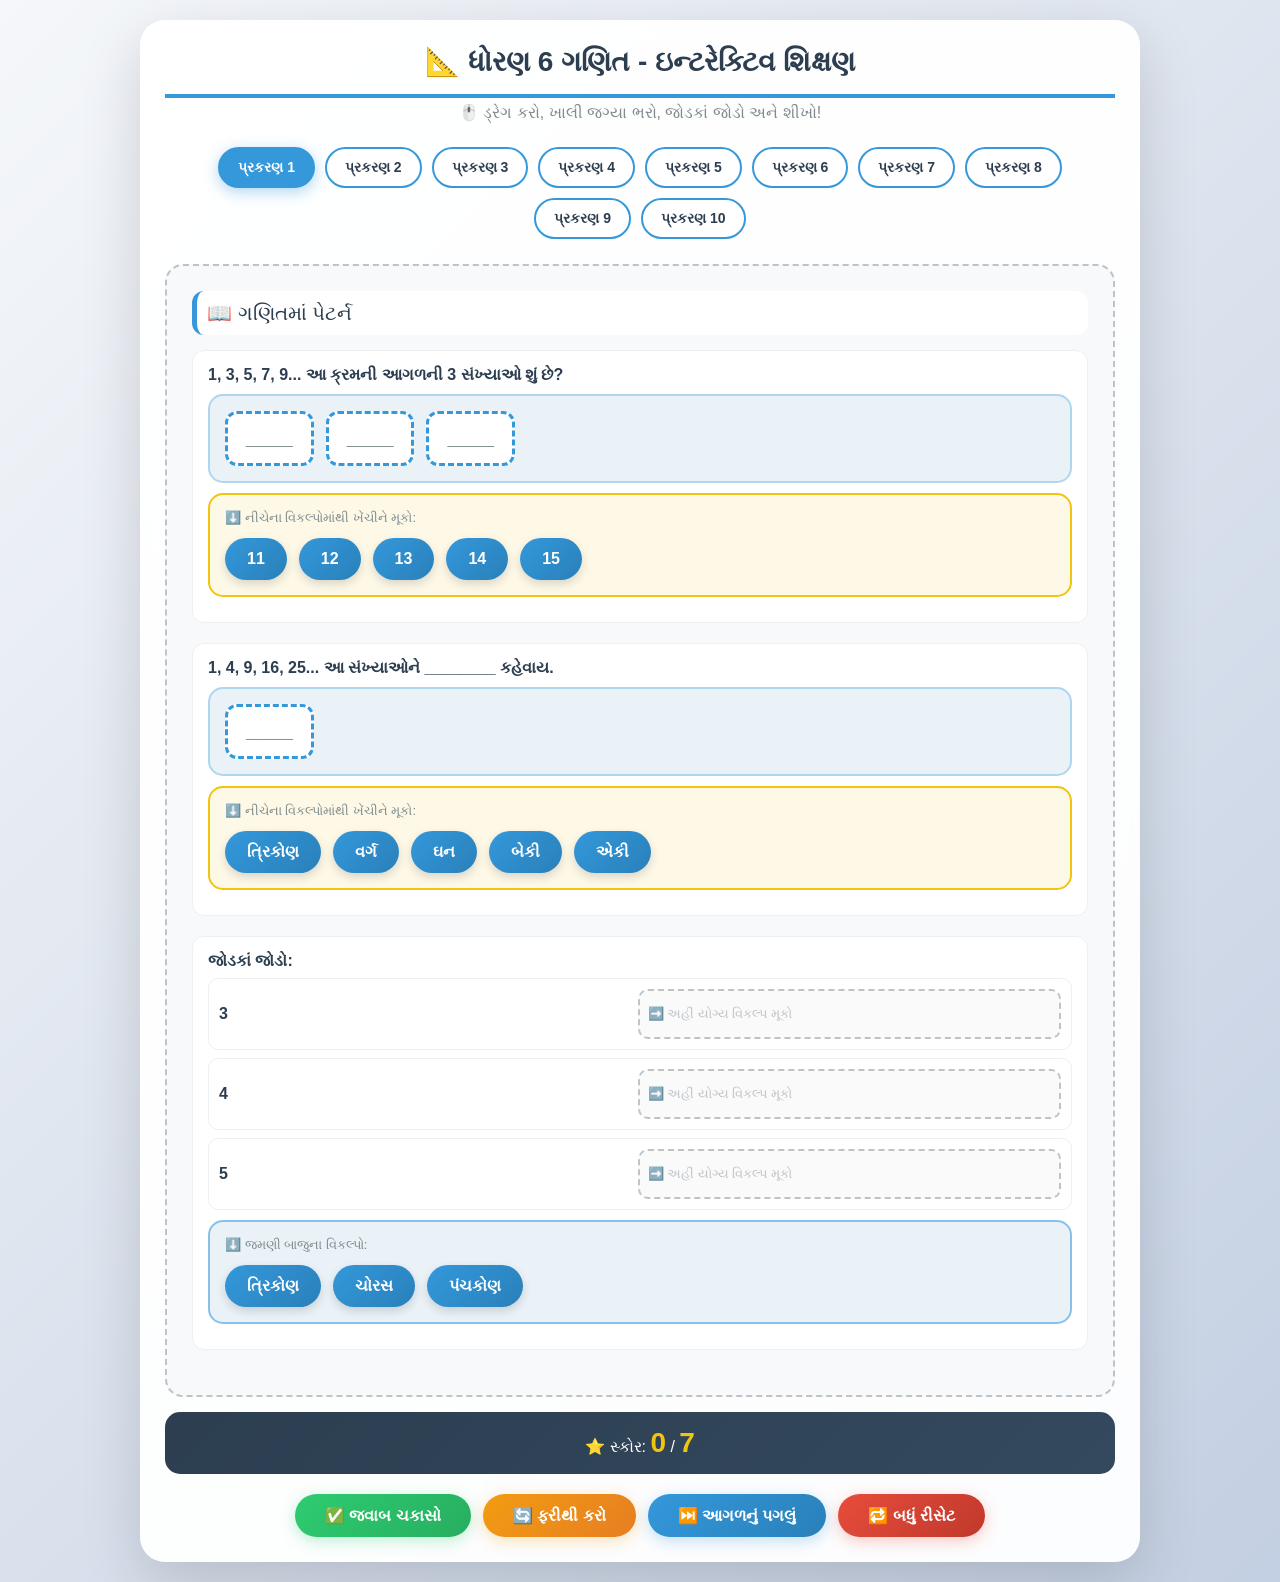
==== commit 8900e9bd: "Update index.html" ====
--- a/index.html
+++ b/index.html
@@ -1,37 +1,962 @@
 <!DOCTYPE html>
-<html lang="en">
-<Head></Head>
-  <meta charset="UTF-8">
-  <meta name="viewport" content="width=device-width, initial-scale=1">
-  <title>React Artifact</title>
-  <style>*,:after,:before{--tw-border-spacing-x:0;--tw-border-spacing-y:0;--tw-translate-x:0;--tw-translate-y:0;--tw-rotate:0;--tw-skew-x:0;--tw-skew-y:0;--tw-scale-x:1;--tw-scale-y:1;--tw-pan-x: ;--tw-pan-y: ;--tw-pinch-zoom: ;--tw-scroll-snap-strictness:proximity;--tw-gradient-from-position: ;--tw-gradient-via-position: ;--tw-gradient-to-position: ;--tw-ordinal: ;--tw-slashed-zero: ;--tw-numeric-figure: ;--tw-numeric-spacing: ;--tw-numeric-fraction: ;--tw-ring-inset: ;--tw-ring-offset-width:0px;--tw-ring-offset-color:#fff;--tw-ring-color:rgba(59,130,246,.5);--tw-ring-offset-shadow:0 0 #0000;--tw-ring-shadow:0 0 #0000;--tw-shadow:0 0 #0000;--tw-shadow-colored:0 0 #0000;--tw-blur: ;--tw-brightness: ;--tw-contrast: ;--tw-grayscale: ;--tw-hue-rotate: ;--tw-invert: ;--tw-saturate: ;--tw-sepia: ;--tw-drop-shadow: ;--tw-backdrop-blur: ;--tw-backdrop-brightness: ;--tw-backdrop-contrast: ;--tw-backdrop-grayscale: ;--tw-backdrop-hue-rotate: ;--tw-backdrop-invert: ;--tw-backdrop-opacity: ;--tw-backdrop-saturate: ;--tw-backdrop-sepia: ;--tw-contain-size: ;--tw-contain-layout: ;--tw-contain-paint: ;--tw-contain-style: }::backdrop{--tw-border-spacing-x:0;--tw-border-spacing-y:0;--tw-translate-x:0;--tw-translate-y:0;--tw-rotate:0;--tw-skew-x:0;--tw-skew-y:0;--tw-scale-x:1;--tw-scale-y:1;--tw-pan-x: ;--tw-pan-y: ;--tw-pinch-zoom: ;--tw-scroll-snap-strictness:proximity;--tw-gradient-from-position: ;--tw-gradient-via-position: ;--tw-gradient-to-position: ;--tw-ordinal: ;--tw-slashed-zero: ;--tw-numeric-figure: ;--tw-numeric-spacing: ;--tw-numeric-fraction: ;--tw-ring-inset: ;--tw-ring-offset-width:0px;--tw-ring-offset-color:#fff;--tw-ring-color:rgba(59,130,246,.5);--tw-ring-offset-shadow:0 0 #0000;--tw-ring-shadow:0 0 #0000;--tw-shadow:0 0 #0000;--tw-shadow-colored:0 0 #0000;--tw-blur: ;--tw-brightness: ;--tw-contrast: ;--tw-grayscale: ;--tw-hue-rotate: ;--tw-invert: ;--tw-saturate: ;--tw-sepia: ;--tw-drop-shadow: ;--tw-backdrop-blur: ;--tw-backdrop-brightness: ;--tw-backdrop-contrast: ;--tw-backdrop-grayscale: ;--tw-backdrop-hue-rotate: ;--tw-backdrop-invert: ;--tw-backdrop-opacity: ;--tw-backdrop-saturate: ;--tw-backdrop-sepia: ;--tw-contain-size: ;--tw-contain-layout: ;--tw-contain-paint: ;--tw-contain-style: }/*! tailwindcss v3.4.18 | MIT License | https://tailwindcss.com*/*,:after,:before{box-sizing:border-box;border:0 solid #e5e7eb}:after,:before{--tw-content:""}:host,html{line-height:1.5;-webkit-text-size-adjust:100%;-moz-tab-size:4;-o-tab-size:4;tab-size:4;font-family:ui-sans-serif,system-ui,sans-serif,Apple Color Emoji,Segoe UI Emoji,Segoe UI Symbol,Noto Color Emoji;font-feature-settings:normal;font-variation-settings:normal;-webkit-tap-highlight-color:transparent}body{line-height:inherit}hr{height:0;color:inherit;border-top-width:1px}abbr:where([title]){-webkit-text-decoration:underline dotted;text-decoration:underline dotted}h1,h2,h3,h4,h5,h6{font-size:inherit;font-weight:inherit}a{color:inherit;text-decoration:inherit}b,strong{font-weight:bolder}code,kbd,pre,samp{font-family:ui-monospace,SFMono-Regular,Menlo,Monaco,Consolas,Liberation Mono,Courier New,monospace;font-feature-settings:normal;font-variation-settings:normal;font-size:1em}small{font-size:80%}sub,sup{font-size:75%;line-height:0;position:relative;vertical-align:baseline}sub{bottom:-.25em}sup{top:-.5em}table{text-indent:0;border-color:inherit;border-collapse:collapse}button,input,optgroup,select,textarea{font-family:inherit;font-feature-settings:inherit;font-variation-settings:inherit;font-size:100%;font-weight:inherit;line-height:inherit;letter-spacing:inherit;color:inherit;margin:0;padding:0}button,select{text-transform:none}button,input:where([type=button]),input:where([type=reset]),input:where([type=submit]){-webkit-appearance:button;background-color:transparent;background-image:none}:-moz-focusring{outline:auto}:-moz-ui-invalid{box-shadow:none}progress{vertical-align:baseline}::-webkit-inner-spin-button,::-webkit-outer-spin-button{height:auto}[type=search]{-webkit-appearance:textfield;outline-offset:-2px}::-webkit-search-decoration{-webkit-appearance:none}::-webkit-file-upload-button{-webkit-appearance:button;font:inherit}summary{display:list-item}blockquote,dd,dl,figure,h1,h2,h3,h4,h5,h6,hr,p,pre{margin:0}fieldset{margin:0}fieldset,legend{padding:0}menu,ol,ul{list-style:none;margin:0;padding:0}dialog{padding:0}textarea{resize:vertical}input::-moz-placeholder,textarea::-moz-placeholder{opacity:1;color:#9ca3af}input::placeholder,textarea::placeholder{opacity:1;color:#9ca3af}[role=button],button{cursor:pointer}:disabled{cursor:default}audio,canvas,embed,iframe,img,object,svg,video{display:block;vertical-align:middle}img,video{max-width:100%;height:auto}[hidden]:where(:not([hidden=until-found])){display:none}.pointer-events-none{pointer-events:none}.pointer-events-auto{pointer-events:auto}.fixed{position:fixed}.absolute{position:absolute}.relative{position:relative}.sticky{position:sticky}.inset-0{inset:0}.-bottom-6{bottom:-1.5rem}.-right-2{right:-.5rem}.-right-6{right:-1.5rem}.-top-3{top:-.75rem}.bottom-0{bottom:0}.bottom-\[12\%\]{bottom:12%}.bottom-\[18\%\]{bottom:18%}.left-0{left:0}.left-1\/2{left:50%}.left-4{left:1rem}.left-\[12\%\]{left:12%}.left-\[22\%\]{left:22%}.left-\[8\%\]{left:8%}.right-0{right:0}.right-4{right:1rem}.right-\[18\%\]{right:18%}.right-\[8\%\]{right:8%}.top-0{top:0}.top-4{top:1rem}.top-\[12\%\]{top:12%}.top-\[18\%\]{top:18%}.top-\[20\%\]{top:20%}.top-\[76px\]{top:76px}.top-\[8\%\]{top:8%}.z-30{z-index:30}.z-40{z-index:40}.z-50{z-index:50}.z-\[100\]{z-index:100}.mx-6{margin-left:1.5rem;margin-right:1.5rem}.mx-auto{margin-left:auto;margin-right:auto}.mb-4{margin-bottom:1rem}.ml-2{margin-left:.5rem}.mt-1{margin-top:.25rem}.mt-10{margin-top:2.5rem}.mt-12{margin-top:3rem}.mt-2{margin-top:.5rem}.mt-3{margin-top:.75rem}.mt-4{margin-top:1rem}.mt-5{margin-top:1.25rem}.mt-6{margin-top:1.5rem}.line-clamp-1{overflow:hidden;display:-webkit-box;-webkit-box-orient:vertical;-webkit-line-clamp:1}.flex{display:flex}.inline-flex{display:inline-flex}.grid{display:grid}.hidden{display:none}.aspect-\[4\/3\]{aspect-ratio:4/3}.h-10{height:2.5rem}.h-11{height:2.75rem}.h-12{height:3rem}.h-16{height:4rem}.h-20{height:5rem}.h-3\.5{height:.875rem}.h-4{height:1rem}.h-5{height:1.25rem}.h-6{height:1.5rem}.h-7{height:1.75rem}.h-8{height:2rem}.h-9{height:2.25rem}.h-\[148px\]{height:148px}.h-\[64px\]{height:64px}.h-\[68px\]{height:68px}.min-h-screen{min-height:100vh}.w-10{width:2.5rem}.w-11{width:2.75rem}.w-12{width:3rem}.w-16{width:4rem}.w-20{width:5rem}.w-3\.5{width:.875rem}.w-4{width:1rem}.w-5{width:1.25rem}.w-6{width:1.5rem}.w-7{width:1.75rem}.w-8{width:2rem}.w-9{width:2.25rem}.w-full{width:100%}.max-w-6xl{max-width:72rem}.max-w-\[360px\]{max-width:360px}.max-w-\[400px\]{max-width:400px}.max-w-\[46ch\]{max-width:46ch}.max-w-md{max-width:28rem}.flex-1{flex:1 1 0%}.rotate-180{--tw-rotate:180deg}.rotate-180,.scale-110{transform:translate(var(--tw-translate-x),var(--tw-translate-y)) rotate(var(--tw-rotate)) skewX(var(--tw-skew-x)) skewY(var(--tw-skew-y)) scaleX(var(--tw-scale-x)) scaleY(var(--tw-scale-y))}.scale-110{--tw-scale-x:1.1;--tw-scale-y:1.1}.transform{transform:translate(var(--tw-translate-x),var(--tw-translate-y)) rotate(var(--tw-rotate)) skewX(var(--tw-skew-x)) skewY(var(--tw-skew-y)) scaleX(var(--tw-scale-x)) scaleY(var(--tw-scale-y))}.grid-cols-1{grid-template-columns:repeat(1,minmax(0,1fr))}.grid-cols-2{grid-template-columns:repeat(2,minmax(0,1fr))}.grid-cols-4{grid-template-columns:repeat(4,minmax(0,1fr))}.grid-cols-6{grid-template-columns:repeat(6,minmax(0,1fr))}.flex-col{flex-direction:column}.flex-wrap{flex-wrap:wrap}.place-items-center{place-items:center}.items-start{align-items:flex-start}.items-center{align-items:center}.items-baseline{align-items:baseline}.justify-center{justify-content:center}.justify-between{justify-content:space-between}.gap-1{gap:.25rem}.gap-1\.5{gap:.375rem}.gap-2{gap:.5rem}.gap-3{gap:.75rem}.gap-4{gap:1rem}.gap-6{gap:1.5rem}.space-y-4>:not([hidden])~:not([hidden]){--tw-space-y-reverse:0;margin-top:calc(1rem*(1 - var(--tw-space-y-reverse)));margin-bottom:calc(1rem*var(--tw-space-y-reverse))}.overflow-hidden{overflow:hidden}.rounded-2xl{border-radius:1rem}.rounded-\[20px\]{border-radius:20px}.rounded-\[23px\]{border-radius:23px}.rounded-\[24px\]{border-radius:24px}.rounded-\[28px\]{border-radius:28px}.rounded-\[32px\]{border-radius:32px}.rounded-full{border-radius:9999px}.border{border-width:1px}.border-b{border-bottom-width:1px}.border-t{border-top-width:1px}.border-\[\#6C3CE0\]{--tw-border-opacity:1;border-color:rgb(108 60 224/var(--tw-border-opacity,1))}.border-amber-100{--tw-border-opacity:1;border-color:rgb(254 243 199/var(--tw-border-opacity,1))}.border-black\/10{border-color:rgba(0,0,0,.1)}.border-black\/5{border-color:rgba(0,0,0,.05)}.border-green-600{--tw-border-opacity:1;border-color:rgb(22 163 74/var(--tw-border-opacity,1))}.border-orange-100{--tw-border-opacity:1;border-color:rgb(255 237 213/var(--tw-border-opacity,1))}.border-red-600{--tw-border-opacity:1;border-color:rgb(220 38 38/var(--tw-border-opacity,1))}.border-white\/10{border-color:hsla(0,0%,100%,.1)}.bg-\[\#151221\]{--tw-bg-opacity:1;background-color:rgb(21 18 33/var(--tw-bg-opacity,1))}.bg-\[\#1A1628\]\/90{background-color:rgba(26,22,40,.9)}.bg-\[\#1E1B2E\]{--tw-bg-opacity:1;background-color:rgb(30 27 46/var(--tw-bg-opacity,1))}.bg-\[\#1E1B2E\]\/80{background-color:rgba(30,27,46,.8)}.bg-\[\#201C31\]{--tw-bg-opacity:1;background-color:rgb(32 28 49/var(--tw-bg-opacity,1))}.bg-\[\#2A2340\]{--tw-bg-opacity:1;background-color:rgb(42 35 64/var(--tw-bg-opacity,1))}.bg-\[\#2D1B1B\]{--tw-bg-opacity:1;background-color:rgb(45 27 27/var(--tw-bg-opacity,1))}.bg-\[\#6C3CE0\]{--tw-bg-opacity:1;background-color:rgb(108 60 224/var(--tw-bg-opacity,1))}.bg-\[\#FFF3CC\]{--tw-bg-opacity:1;background-color:rgb(255 243 204/var(--tw-bg-opacity,1))}.bg-\[\#FFF8F0\]{--tw-bg-opacity:1;background-color:rgb(255 248 240/var(--tw-bg-opacity,1))}.bg-amber-50{--tw-bg-opacity:1;background-color:rgb(255 251 235/var(--tw-bg-opacity,1))}.bg-amber-500{--tw-bg-opacity:1;background-color:rgb(245 158 11/var(--tw-bg-opacity,1))}.bg-black\/40{background-color:rgba(0,0,0,.4)}.bg-black\/5{background-color:rgba(0,0,0,.05)}.bg-black\/\[0\.03\]{background-color:rgba(0,0,0,.03)}.bg-black\/\[0\.04\]{background-color:rgba(0,0,0,.04)}.bg-black\/\[0\.05\]{background-color:rgba(0,0,0,.05)}.bg-cyan-500{--tw-bg-opacity:1;background-color:rgb(6 182 212/var(--tw-bg-opacity,1))}.bg-fuchsia-500{--tw-bg-opacity:1;background-color:rgb(217 70 239/var(--tw-bg-opacity,1))}.bg-green-500{--tw-bg-opacity:1;background-color:rgb(34 197 94/var(--tw-bg-opacity,1))}.bg-orange-50{--tw-bg-opacity:1;background-color:rgb(255 247 237/var(--tw-bg-opacity,1))}.bg-orange-500{--tw-bg-opacity:1;background-color:rgb(249 115 22/var(--tw-bg-opacity,1))}.bg-pink-500{--tw-bg-opacity:1;background-color:rgb(236 72 153/var(--tw-bg-opacity,1))}.bg-red-500{--tw-bg-opacity:1;background-color:rgb(239 68 68/var(--tw-bg-opacity,1))}.bg-teal-500{--tw-bg-opacity:1;background-color:rgb(20 184 166/var(--tw-bg-opacity,1))}.bg-transparent{background-color:transparent}.bg-violet-50{--tw-bg-opacity:1;background-color:rgb(245 243 255/var(--tw-bg-opacity,1))}.bg-violet-500{--tw-bg-opacity:1;background-color:rgb(139 92 246/var(--tw-bg-opacity,1))}.bg-white{--tw-bg-opacity:1;background-color:rgb(255 255 255/var(--tw-bg-opacity,1))}.bg-white\/10{background-color:hsla(0,0%,100%,.1)}.bg-white\/20{background-color:hsla(0,0%,100%,.2)}.bg-white\/5{background-color:hsla(0,0%,100%,.05)}.bg-white\/60{background-color:hsla(0,0%,100%,.6)}.bg-white\/70{background-color:hsla(0,0%,100%,.7)}.bg-white\/80{background-color:hsla(0,0%,100%,.8)}.bg-white\/90{background-color:hsla(0,0%,100%,.9)}.bg-gradient-to-br{background-image:linear-gradient(to bottom right,var(--tw-gradient-stops))}.bg-gradient-to-r{background-image:linear-gradient(to right,var(--tw-gradient-stops))}.from-\[\#2A2340\]{--tw-gradient-from:#2a2340 var(--tw-gradient-from-position);--tw-gradient-to:rgba(42,35,64,0) var(--tw-gradient-to-position);--tw-gradient-stops:var(--tw-gradient-from),var(--tw-gradient-to)}.from-\[\#FFE7A9\]{--tw-gradient-from:#ffe7a9 var(--tw-gradient-from-position);--tw-gradient-to:rgba(255,231,169,0) var(--tw-gradient-to-position);--tw-gradient-stops:var(--tw-gradient-from),var(--tw-gradient-to)}.from-amber-300{--tw-gradient-from:#fcd34d var(--tw-gradient-from-position);--tw-gradient-to:rgba(252,211,77,0) var(--tw-gradient-to-position);--tw-gradient-stops:var(--tw-gradient-from),var(--tw-gradient-to)}.from-cyan-300{--tw-gradient-from:#67e8f9 var(--tw-gradient-from-position);--tw-gradient-to:rgba(103,232,249,0) var(--tw-gradient-to-position);--tw-gradient-stops:var(--tw-gradient-from),var(--tw-gradient-to)}.from-cyan-400{--tw-gradient-from:#22d3ee var(--tw-gradient-from-position);--tw-gradient-to:rgba(34,211,238,0) var(--tw-gradient-to-position);--tw-gradient-stops:var(--tw-gradient-from),var(--tw-gradient-to)}.from-fuchsia-400{--tw-gradient-from:#e879f9 var(--tw-gradient-from-position);--tw-gradient-to:rgba(232,121,249,0) var(--tw-gradient-to-position);--tw-gradient-stops:var(--tw-gradient-from),var(--tw-gradient-to)}.from-lime-300{--tw-gradient-from:#bef264 var(--tw-gradient-from-position);--tw-gradient-to:hsla(82,85%,67%,0) var(--tw-gradient-to-position);--tw-gradient-stops:var(--tw-gradient-from),var(--tw-gradient-to)}.from-lime-400{--tw-gradient-from:#a3e635 var(--tw-gradient-from-position);--tw-gradient-to:rgba(163,230,53,0) var(--tw-gradient-to-position);--tw-gradient-stops:var(--tw-gradient-from),var(--tw-gradient-to)}.from-orange-300{--tw-gradient-from:#fdba74 var(--tw-gradient-from-position);--tw-gradient-to:hsla(31,97%,72%,0) var(--tw-gradient-to-position);--tw-gradient-stops:var(--tw-gradient-from),var(--tw-gradient-to)}.from-pink-400{--tw-gradient-from:#f472b6 var(--tw-gradient-from-position);--tw-gradient-to:rgba(244,114,182,0) var(--tw-gradient-to-position);--tw-gradient-stops:var(--tw-gradient-from),var(--tw-gradient-to)}.from-teal-300{--tw-gradient-from:#5eead4 var(--tw-gradient-from-position);--tw-gradient-to:rgba(94,234,212,0) var(--tw-gradient-to-position);--tw-gradient-stops:var(--tw-gradient-from),var(--tw-gradient-to)}.from-violet-400{--tw-gradient-from:#a78bfa var(--tw-gradient-from-position);--tw-gradient-to:rgba(167,139,250,0) var(--tw-gradient-to-position);--tw-gradient-stops:var(--tw-gradient-from),var(--tw-gradient-to)}.from-violet-500{--tw-gradient-from:#8b5cf6 var(--tw-gradient-from-position);--tw-gradient-to:rgba(139,92,246,0) var(--tw-gradient-to-position);--tw-gradient-stops:var(--tw-gradient-from),var(--tw-gradient-to)}.from-violet-600{--tw-gradient-from:#7c3aed var(--tw-gradient-from-position);--tw-gradient-to:rgba(124,58,237,0) var(--tw-gradient-to-position);--tw-gradient-stops:var(--tw-gradient-from),var(--tw-gradient-to)}.via-\[\#241E38\]{--tw-gradient-to:rgba(36,30,56,0) var(--tw-gradient-to-position);--tw-gradient-stops:var(--tw-gradient-from),#241e38 var(--tw-gradient-via-position),var(--tw-gradient-to)}.via-\[\#FFD6E8\]{--tw-gradient-to:rgba(255,214,232,0) var(--tw-gradient-to-position);--tw-gradient-stops:var(--tw-gradient-from),#ffd6e8 var(--tw-gradient-via-position),var(--tw-gradient-to)}.via-amber-400{--tw-gradient-to:rgba(251,191,36,0) var(--tw-gradient-to-position);--tw-gradient-stops:var(--tw-gradient-from),#fbbf24 var(--tw-gradient-via-position),var(--tw-gradient-to)}.via-cyan-400{--tw-gradient-to:rgba(34,211,238,0) var(--tw-gradient-to-position);--tw-gradient-stops:var(--tw-gradient-from),#22d3ee var(--tw-gradient-via-position),var(--tw-gradient-to)}.via-green-400{--tw-gradient-to:rgba(74,222,128,0) var(--tw-gradient-to-position);--tw-gradient-stops:var(--tw-gradient-from),#4ade80 var(--tw-gradient-via-position),var(--tw-gradient-to)}.via-orange-400{--tw-gradient-to:rgba(251,146,60,0) var(--tw-gradient-to-position);--tw-gradient-stops:var(--tw-gradient-from),#fb923c var(--tw-gradient-via-position),var(--tw-gradient-to)}.via-pink-500{--tw-gradient-to:rgba(236,72,153,0) var(--tw-gradient-to-position);--tw-gradient-stops:var(--tw-gradient-from),#ec4899 var(--tw-gradient-via-position),var(--tw-gradient-to)}.via-purple-400{--tw-gradient-to:rgba(192,132,252,0) var(--tw-gradient-to-position);--tw-gradient-stops:var(--tw-gradient-from),#c084fc var(--tw-gradient-via-position),var(--tw-gradient-to)}.via-rose-300{--tw-gradient-to:rgba(253,164,175,0) var(--tw-gradient-to-position);--tw-gradient-stops:var(--tw-gradient-from),#fda4af var(--tw-gradient-via-position),var(--tw-gradient-to)}.via-sky-400{--tw-gradient-to:rgba(56,189,248,0) var(--tw-gradient-to-position);--tw-gradient-stops:var(--tw-gradient-from),#38bdf8 var(--tw-gradient-via-position),var(--tw-gradient-to)}.to-\[\#1E1B2E\]{--tw-gradient-to:#1e1b2e var(--tw-gradient-to-position)}.to-\[\#C6E8FF\]{--tw-gradient-to:#c6e8ff var(--tw-gradient-to-position)}.to-blue-400{--tw-gradient-to:#60a5fa var(--tw-gradient-to-position)}.to-blue-500{--tw-gradient-to:#3b82f6 var(--tw-gradient-to-position)}.to-emerald-400{--tw-gradient-to:#34d399 var(--tw-gradient-to-position)}.to-fuchsia-500{--tw-gradient-to:#d946ef var(--tw-gradient-to-position)}.to-green-400{--tw-gradient-to:#4ade80 var(--tw-gradient-to-position)}.to-indigo-400{--tw-gradient-to:#818cf8 var(--tw-gradient-to-position)}.to-orange-400{--tw-gradient-to:#fb923c var(--tw-gradient-to-position)}.to-pink-400{--tw-gradient-to:#f472b6 var(--tw-gradient-to-position)}.to-red-400{--tw-gradient-to:#f87171 var(--tw-gradient-to-position)}.to-rose-400{--tw-gradient-to:#fb7185 var(--tw-gradient-to-position)}.to-rose-500{--tw-gradient-to:#f43f5e var(--tw-gradient-to-position)}.to-yellow-200{--tw-gradient-to:#fef08a var(--tw-gradient-to-position)}.to-yellow-300{--tw-gradient-to:#fde047 var(--tw-gradient-to-position)}.bg-clip-text{-webkit-background-clip:text;background-clip:text}.p-3{padding:.75rem}.p-4{padding:1rem}.p-5{padding:1.25rem}.p-6{padding:1.5rem}.p-8{padding:2rem}.p-\[1px\]{padding:1px}.px-2\.5{padding-left:.625rem;padding-right:.625rem}.px-3{padding-left:.75rem;padding-right:.75rem}.px-4{padding-left:1rem;padding-right:1rem}.px-5{padding-left:1.25rem;padding-right:1.25rem}.px-6{padding-left:1.5rem;padding-right:1.5rem}.py-1{padding-top:.25rem;padding-bottom:.25rem}.py-1\.5{padding-top:.375rem;padding-bottom:.375rem}.pb-24{padding-bottom:6rem}.pb-3{padding-bottom:.75rem}.pl-2{padding-left:.5rem}.pr-3{padding-right:.75rem}.text-left{text-align:left}.text-center{text-align:center}.font-\[Poppins\]{font-family:Poppins}.text-2xl{font-size:1.5rem;line-height:2rem}.text-3xl{font-size:1.875rem;line-height:2.25rem}.text-\[10px\]{font-size:10px}.text-\[11px\]{font-size:11px}.text-\[14px\]{font-size:14px}.text-\[15px\]{font-size:15px}.text-\[16px\]{font-size:16px}.text-\[18px\]{font-size:18px}.text-\[28px\]{font-size:28px}.text-lg{font-size:1.125rem;line-height:1.75rem}.text-sm{font-size:.875rem;line-height:1.25rem}.text-xl{font-size:1.25rem;line-height:1.75rem}.text-xs{font-size:.75rem;line-height:1rem}.font-bold{font-weight:700}.font-medium{font-weight:500}.font-semibold{font-weight:600}.leading-\[1\.1\]{line-height:1.1}.leading-relaxed{line-height:1.625}.leading-tight{line-height:1.25}.tracking-tight{letter-spacing:-.025em}.text-\[\#2D1B1B\]{--tw-text-opacity:1;color:rgb(45 27 27/var(--tw-text-opacity,1))}.text-amber-500{--tw-text-opacity:1;color:rgb(245 158 11/var(--tw-text-opacity,1))}.text-black{--tw-text-opacity:1;color:rgb(0 0 0/var(--tw-text-opacity,1))}.text-black\/40{color:rgba(0,0,0,.4)}.text-black\/50{color:rgba(0,0,0,.5)}.text-black\/60{color:rgba(0,0,0,.6)}.text-green-600{--tw-text-opacity:1;color:rgb(22 163 74/var(--tw-text-opacity,1))}.text-orange-500{--tw-text-opacity:1;color:rgb(249 115 22/var(--tw-text-opacity,1))}.text-red-500{--tw-text-opacity:1;color:rgb(239 68 68/var(--tw-text-opacity,1))}.text-transparent{color:transparent}.text-violet-500{--tw-text-opacity:1;color:rgb(139 92 246/var(--tw-text-opacity,1))}.text-violet-700{--tw-text-opacity:1;color:rgb(109 40 217/var(--tw-text-opacity,1))}.text-white{--tw-text-opacity:1;color:rgb(255 255 255/var(--tw-text-opacity,1))}.text-white\/50{color:hsla(0,0%,100%,.5)}.text-white\/60{color:hsla(0,0%,100%,.6)}.text-white\/70{color:hsla(0,0%,100%,.7)}.text-white\/80{color:hsla(0,0%,100%,.8)}.text-white\/90{color:hsla(0,0%,100%,.9)}.opacity-60{opacity:.6}.shadow-2xl{--tw-shadow:0 25px 50px -12px rgba(0,0,0,.25);--tw-shadow-colored:0 25px 50px -12px var(--tw-shadow-color)}.shadow-2xl,.shadow-\[0_10px_20px_rgba\(108\2c 60\2c 224\2c 0\.35\)\]{box-shadow:var(--tw-ring-offset-shadow,0 0 #0000),var(--tw-ring-shadow,0 0 #0000),var(--tw-shadow)}.shadow-\[0_10px_20px_rgba\(108\2c 60\2c 224\2c 0\.35\)\]{--tw-shadow:0 10px 20px rgba(108,60,224,.35);--tw-shadow-colored:0 10px 20px var(--tw-shadow-color)}.shadow-\[0_10px_30px_rgba\(0\2c 0\2c 0\2c 0\.08\)\]{--tw-shadow:0 10px 30px rgba(0,0,0,.08);--tw-shadow-colored:0 10px 30px var(--tw-shadow-color);box-shadow:var(--tw-ring-offset-shadow,0 0 #0000),var(--tw-ring-shadow,0 0 #0000),var(--tw-shadow)}.shadow-\[0_12px_40px_rgba\(0\2c 0\2c 0\2c 0\.06\)\]{--tw-shadow:0 12px 40px rgba(0,0,0,.06);--tw-shadow-colored:0 12px 40px var(--tw-shadow-color);box-shadow:var(--tw-ring-offset-shadow,0 0 #0000),var(--tw-ring-shadow,0 0 #0000),var(--tw-shadow)}.shadow-\[0_20px_60px_rgba\(0\2c 0\2c 0\2c 0\.08\)\]{--tw-shadow:0 20px 60px rgba(0,0,0,.08);--tw-shadow-colored:0 20px 60px var(--tw-shadow-color);box-shadow:var(--tw-ring-offset-shadow,0 0 #0000),var(--tw-ring-shadow,0 0 #0000),var(--tw-shadow)}.shadow-\[0_8px_20px_rgba\(108\2c 60\2c 224\2c 0\.35\)\]{--tw-shadow:0 8px 20px rgba(108,60,224,.35);--tw-shadow-colored:0 8px 20px var(--tw-shadow-color)}.shadow-\[0_8px_20px_rgba\(108\2c 60\2c 224\2c 0\.35\)\],.shadow-inner{box-shadow:var(--tw-ring-offset-shadow,0 0 #0000),var(--tw-ring-shadow,0 0 #0000),var(--tw-shadow)}.shadow-inner{--tw-shadow:inset 0 2px 4px 0 rgba(0,0,0,.05);--tw-shadow-colored:inset 0 2px 4px 0 var(--tw-shadow-color)}.shadow-lg{--tw-shadow:0 10px 15px -3px rgba(0,0,0,.1),0 4px 6px -4px rgba(0,0,0,.1);--tw-shadow-colored:0 10px 15px -3px var(--tw-shadow-color),0 4px 6px -4px var(--tw-shadow-color)}.shadow-lg,.shadow-md{box-shadow:var(--tw-ring-offset-shadow,0 0 #0000),var(--tw-ring-shadow,0 0 #0000),var(--tw-shadow)}.shadow-md{--tw-shadow:0 4px 6px -1px rgba(0,0,0,.1),0 2px 4px -2px rgba(0,0,0,.1);--tw-shadow-colored:0 4px 6px -1px var(--tw-shadow-color),0 2px 4px -2px var(--tw-shadow-color)}.shadow-sm{--tw-shadow:0 1px 2px 0 rgba(0,0,0,.05);--tw-shadow-colored:0 1px 2px 0 var(--tw-shadow-color);box-shadow:var(--tw-ring-offset-shadow,0 0 #0000),var(--tw-ring-shadow,0 0 #0000),var(--tw-shadow)}.outline-none{outline:2px solid transparent;outline-offset:2px}.blur{--tw-blur:blur(8px)}.blur,.blur-\[1px\]{filter:var(--tw-blur) var(--tw-brightness) var(--tw-contrast) var(--tw-grayscale) var(--tw-hue-rotate) var(--tw-invert) var(--tw-saturate) var(--tw-sepia) var(--tw-drop-shadow)}.blur-\[1px\]{--tw-blur:blur(1px)}.drop-shadow-sm{--tw-drop-shadow:drop-shadow(0 1px 1px rgba(0,0,0,.05))}.drop-shadow-sm,.filter{filter:var(--tw-blur) var(--tw-brightness) var(--tw-contrast) var(--tw-grayscale) var(--tw-hue-rotate) var(--tw-invert) var(--tw-saturate) var(--tw-sepia) var(--tw-drop-shadow)}.backdrop-blur-sm{--tw-backdrop-blur:blur(4px)}.backdrop-blur-sm,.backdrop-filter{backdrop-filter:var(--tw-backdrop-blur) var(--tw-backdrop-brightness) var(--tw-backdrop-contrast) var(--tw-backdrop-grayscale) var(--tw-backdrop-hue-rotate) var(--tw-backdrop-invert) var(--tw-backdrop-opacity) var(--tw-backdrop-saturate) var(--tw-backdrop-sepia)}.transition{transition-property:color,background-color,border-color,text-decoration-color,fill,stroke,opacity,box-shadow,transform,filter,backdrop-filter;transition-timing-function:cubic-bezier(.4,0,.2,1);transition-duration:.15s}.transition-all{transition-property:all;transition-timing-function:cubic-bezier(.4,0,.2,1);transition-duration:.15s}.transition-colors{transition-property:color,background-color,border-color,text-decoration-color,fill,stroke;transition-timing-function:cubic-bezier(.4,0,.2,1);transition-duration:.15s}.transition-transform{transition-property:transform;transition-timing-function:cubic-bezier(.4,0,.2,1);transition-duration:.15s}.duration-300{transition-duration:.3s}.duration-500{transition-duration:.5s}.ease-in-out{transition-timing-function:cubic-bezier(.4,0,.2,1)}.ease-out{transition-timing-function:cubic-bezier(0,0,.2,1)}#root,body,html{min-height:100%}body{margin:0;font-family:Inter,ui-sans-serif,system-ui,-apple-system,BlinkMacSystemFont,Segoe UI,sans-serif}.selection\:bg-purple-200 ::-moz-selection{--tw-bg-opacity:1;background-color:rgb(233 213 255/var(--tw-bg-opacity,1))}.selection\:bg-purple-200 ::selection{--tw-bg-opacity:1;background-color:rgb(233 213 255/var(--tw-bg-opacity,1))}.selection\:bg-purple-200::-moz-selection{--tw-bg-opacity:1;background-color:rgb(233 213 255/var(--tw-bg-opacity,1))}.selection\:bg-purple-200::selection{--tw-bg-opacity:1;background-color:rgb(233 213 255/var(--tw-bg-opacity,1))}.placeholder\:text-black\/40::-moz-placeholder{color:rgba(0,0,0,.4)}.placeholder\:text-black\/40::placeholder{color:rgba(0,0,0,.4)}.placeholder\:text-white\/30::-moz-placeholder{color:hsla(0,0%,100%,.3)}.placeholder\:text-white\/30::placeholder{color:hsla(0,0%,100%,.3)}.last\:mb-0:last-child{margin-bottom:0}.hover\:-translate-y-1:hover{--tw-translate-y:-0.25rem}.hover\:-translate-y-1:hover,.hover\:scale-105:hover{transform:translate(var(--tw-translate-x),var(--tw-translate-y)) rotate(var(--tw-rotate)) skewX(var(--tw-skew-x)) skewY(var(--tw-skew-y)) scaleX(var(--tw-scale-x)) scaleY(var(--tw-scale-y))}.hover\:scale-105:hover{--tw-scale-x:1.05;--tw-scale-y:1.05}.hover\:scale-\[1\.01\]:hover{--tw-scale-x:1.01;--tw-scale-y:1.01}.hover\:scale-\[1\.01\]:hover,.hover\:scale-\[1\.02\]:hover{transform:translate(var(--tw-translate-x),var(--tw-translate-y)) rotate(var(--tw-rotate)) skewX(var(--tw-skew-x)) skewY(var(--tw-skew-y)) scaleX(var(--tw-scale-x)) scaleY(var(--tw-scale-y))}.hover\:scale-\[1\.02\]:hover{--tw-scale-x:1.02;--tw-scale-y:1.02}.hover\:bg-black\/\[0\.02\]:hover{background-color:rgba(0,0,0,.02)}.hover\:bg-white\/10:hover{background-color:hsla(0,0%,100%,.1)}.hover\:shadow-\[0_16px_40px_rgba\(0\2c 0\2c 0\2c 0\.12\)\]:hover{--tw-shadow:0 16px 40px rgba(0,0,0,.12);--tw-shadow-colored:0 16px 40px var(--tw-shadow-color);box-shadow:var(--tw-ring-offset-shadow,0 0 #0000),var(--tw-ring-shadow,0 0 #0000),var(--tw-shadow)}.disabled\:opacity-40:disabled{opacity:.4}.group:hover .group-hover\:rotate-3{--tw-rotate:3deg}.group:hover .group-hover\:rotate-3,.group:hover .group-hover\:scale-110{transform:translate(var(--tw-translate-x),var(--tw-translate-y)) rotate(var(--tw-rotate)) skewX(var(--tw-skew-x)) skewY(var(--tw-skew-y)) scaleX(var(--tw-scale-x)) scaleY(var(--tw-scale-y))}.group:hover .group-hover\:scale-110{--tw-scale-x:1.1;--tw-scale-y:1.1}.dark\:border-white\/10:is(.dark *){border-color:hsla(0,0%,100%,.1)}.dark\:bg-\[\#2A2340\]:is(.dark *){--tw-bg-opacity:1;background-color:rgb(42 35 64/var(--tw-bg-opacity,1))}.dark\:bg-white:is(.dark *){--tw-bg-opacity:1;background-color:rgb(255 255 255/var(--tw-bg-opacity,1))}.dark\:bg-white\/10:is(.dark *){background-color:hsla(0,0%,100%,.1)}.dark\:text-black:is(.dark *){--tw-text-opacity:1;color:rgb(0 0 0/var(--tw-text-opacity,1))}.dark\:placeholder\:text-white\/40:is(.dark *)::-moz-placeholder{color:hsla(0,0%,100%,.4)}.dark\:placeholder\:text-white\/40:is(.dark *)::placeholder{color:hsla(0,0%,100%,.4)}@media (min-width:768px){.md\:mt-10{margin-top:2.5rem}.md\:flex{display:flex}.md\:hidden{display:none}.md\:h-\[164px\]{height:164px}.md\:grid-cols-2{grid-template-columns:repeat(2,minmax(0,1fr))}.md\:grid-cols-3{grid-template-columns:repeat(3,minmax(0,1fr))}.md\:grid-cols-4{grid-template-columns:repeat(4,minmax(0,1fr))}.md\:grid-cols-\[1\.1fr_0\.9fr\]{grid-template-columns:1.1fr .9fr}.md\:p-10{padding:2.5rem}.md\:p-5{padding:1.25rem}.md\:p-8{padding:2rem}.md\:px-6{padding-left:1.5rem;padding-right:1.5rem}.md\:pb-12{padding-bottom:3rem}.md\:text-2xl{font-size:1.5rem;line-height:2rem}.md\:text-\[15px\]{font-size:15px}.md\:text-\[42px\]{font-size:42px}.md\:text-xl{font-size:1.25rem;line-height:1.75rem}}@media (min-width:1024px){.lg\:inline{display:inline}}</style>
+<html lang="gu">
+<head>
+    <meta charset="UTF-8">
+    <meta name="viewport" content="width=device-width, initial-scale=1.0">
+    <title>ધોરણ 6 ગણિત - ઇન્ટરેક્ટિવ શિક્ષણ</title>
+    <style>
+        * {
+            margin: 0;
+            padding: 0;
+            box-sizing: border-box;
+            font-family: 'Segoe UI', Arial, sans-serif;
+        }
+
+        body {
+            background: linear-gradient(135deg, #f5f7fa 0%, #c3cfe2 100%);
+            min-height: 100vh;
+            padding: 20px;
+        }
+
+        .container {
+            max-width: 1000px;
+            margin: 0 auto;
+            background: rgba(255,255,255,0.95);
+            border-radius: 25px;
+            padding: 25px;
+            box-shadow: 0 20px 60px rgba(0,0,0,0.15);
+            backdrop-filter: blur(10px);
+        }
+
+        h1 {
+            text-align: center;
+            color: #2c3e50;
+            font-size: 28px;
+            margin-bottom: 5px;
+            border-bottom: 4px solid #3498db;
+            padding-bottom: 15px;
+        }
+
+        .subtitle {
+            text-align: center;
+            color: #7f8c8d;
+            font-size: 16px;
+            margin-bottom: 25px;
+        }
+
+        /* Chapter Selector */
+        .chapter-selector {
+            display: flex;
+            flex-wrap: wrap;
+            gap: 10px;
+            justify-content: center;
+            margin-bottom: 25px;
+        }
+
+        .chapter-btn {
+            padding: 10px 18px;
+            border: 2px solid #3498db;
+            border-radius: 30px;
+            background: white;
+            color: #2c3e50;
+            font-weight: bold;
+            cursor: pointer;
+            transition: all 0.3s;
+            font-size: 14px;
+        }
+
+        .chapter-btn:hover {
+            background: #3498db;
+            color: white;
+            transform: scale(1.05);
+        }
+
+        .chapter-btn.active {
+            background: #3498db;
+            color: white;
+            box-shadow: 0 4px 15px rgba(52,152,219,0.4);
+        }
+
+        /* Question Area */
+        .question-area {
+            background: #f8f9fa;
+            border-radius: 18px;
+            padding: 25px;
+            min-height: 400px;
+            border: 2px dashed #bdc3c7;
+            transition: all 0.3s;
+        }
+
+        .question-title {
+            font-size: 20px;
+            color: #2c3e50;
+            margin-bottom: 15px;
+            padding: 10px;
+            background: white;
+            border-radius: 12px;
+            border-left: 5px solid #3498db;
+        }
+
+        .question-grid {
+            display: grid;
+            grid-template-columns: 1fr 1fr;
+            gap: 15px;
+            margin: 15px 0;
+        }
+
+        @media (max-width: 600px) {
+            .question-grid {
+                grid-template-columns: 1fr;
+            }
+        }
+
+        /* Drag Items */
+        .drag-items {
+            display: flex;
+            flex-wrap: wrap;
+            gap: 12px;
+            padding: 15px;
+            background: #eaf2f8;
+            border-radius: 15px;
+            min-height: 80px;
+            border: 2px solid #aed6f1;
+            margin: 10px 0;
+        }
+
+        .drag-item {
+            padding: 12px 22px;
+            background: linear-gradient(135deg, #3498db, #2980b9);
+            color: white;
+            border-radius: 30px;
+            cursor: grab;
+            font-weight: bold;
+            font-size: 16px;
+            user-select: none;
+            transition: all 0.2s;
+            box-shadow: 0 4px 10px rgba(0,0,0,0.15);
+        }
+
+        .drag-item:active {
+            cursor: grabbing;
+            transform: scale(0.95);
+        }
+
+        .drag-item:hover {
+            transform: scale(1.05);
+            box-shadow: 0 6px 20px rgba(52,152,219,0.4);
+        }
+
+        .drag-item.dragging {
+            opacity: 0.5;
+        }
+
+        /* Drop Zones */
+        .drop-zone {
+            padding: 12px 18px;
+            background: white;
+            border: 3px dashed #3498db;
+            border-radius: 12px;
+            min-height: 55px;
+            display: flex;
+            align-items: center;
+            gap: 10px;
+            flex-wrap: wrap;
+            transition: all 0.3s;
+            font-size: 15px;
+        }
+
+        .drop-zone.drag-over {
+            border-color: #e74c3c;
+            background: #fdebd0;
+            transform: scale(1.02);
+        }
+
+        .drop-zone.filled {
+            border-color: #2ecc71;
+            background: #d5f5e3;
+        }
+
+        .drop-zone .placed-item {
+            padding: 6px 16px;
+            background: #2ecc71;
+            color: white;
+            border-radius: 20px;
+            font-weight: bold;
+            font-size: 14px;
+            animation: popIn 0.3s ease;
+        }
+
+        @keyframes popIn {
+            0% { transform: scale(0); }
+            100% { transform: scale(1); }
+        }
+
+        .drop-label {
+            color: #7f8c8d;
+            font-size: 14px;
+            font-weight: 500;
+        }
+
+        /* Match Pairs */
+        .match-pair {
+            display: flex;
+            align-items: center;
+            gap: 15px;
+            padding: 10px;
+            background: white;
+            border-radius: 10px;
+            margin: 8px 0;
+            border: 1px solid #ecf0f1;
+        }
+
+        .match-left {
+            flex: 1;
+            font-weight: 600;
+            color: #2c3e50;
+        }
+
+        .match-right {
+            flex: 1;
+            min-height: 50px;
+            border: 2px dashed #bdc3c7;
+            border-radius: 10px;
+            padding: 8px;
+            display: flex;
+            align-items: center;
+            gap: 8px;
+            flex-wrap: wrap;
+            transition: all 0.3s;
+            background: #fafafa;
+        }
+
+        .match-right.drag-over {
+            border-color: #e74c3c;
+            background: #fdebd0;
+        }
+
+        .match-right.filled {
+            border-color: #2ecc71;
+            background: #d5f5e3;
+        }
+
+        /* Buttons */
+        .action-buttons {
+            display: flex;
+            flex-wrap: wrap;
+            gap: 12px;
+            justify-content: center;
+            margin-top: 20px;
+        }
+
+        .btn {
+            padding: 12px 30px;
+            border: none;
+            border-radius: 30px;
+            font-weight: bold;
+            font-size: 16px;
+            cursor: pointer;
+            transition: all 0.3s;
+        }
+
+        .btn-primary {
+            background: linear-gradient(135deg, #3498db, #2980b9);
+            color: white;
+            box-shadow: 0 4px 15px rgba(52,152,219,0.3);
+        }
+
+        .btn-primary:hover {
+            transform: translateY(-2px);
+            box-shadow: 0 6px 25px rgba(52,152,219,0.5);
+        }
+
+        .btn-success {
+            background: linear-gradient(135deg, #2ecc71, #27ae60);
+            color: white;
+            box-shadow: 0 4px 15px rgba(46,204,113,0.3);
+        }
+
+        .btn-success:hover {
+            transform: translateY(-2px);
+            box-shadow: 0 6px 25px rgba(46,204,113,0.5);
+        }
+
+        .btn-danger {
+            background: linear-gradient(135deg, #e74c3c, #c0392b);
+            color: white;
+            box-shadow: 0 4px 15px rgba(231,76,60,0.3);
+        }
+
+        .btn-danger:hover {
+            transform: translateY(-2px);
+            box-shadow: 0 6px 25px rgba(231,76,60,0.5);
+        }
+
+        .btn-warning {
+            background: linear-gradient(135deg, #f39c12, #e67e22);
+            color: white;
+            box-shadow: 0 4px 15px rgba(243,156,18,0.3);
+        }
+
+        .btn-warning:hover {
+            transform: translateY(-2px);
+            box-shadow: 0 6px 25px rgba(243,156,18,0.5);
+        }
+
+        /* Score */
+        .score-box {
+            text-align: center;
+            padding: 15px;
+            background: linear-gradient(135deg, #2c3e50, #34495e);
+            border-radius: 15px;
+            color: white;
+            margin-top: 15px;
+        }
+
+        .score-box span {
+            font-size: 28px;
+            font-weight: bold;
+            color: #f1c40f;
+        }
+
+        /* Feedback */
+        .feedback {
+            padding: 15px;
+            border-radius: 12px;
+            margin-top: 15px;
+            font-weight: 500;
+            text-align: center;
+            display: none;
+        }
+
+        .feedback.correct {
+            display: block;
+            background: #d5f5e3;
+            color: #27ae60;
+            border: 2px solid #2ecc71;
+        }
+
+        .feedback.wrong {
+            display: block;
+            background: #fdebd0;
+            color: #c0392b;
+            border: 2px solid #e74c3c;
+        }
+
+        /* Simulation Step */
+        .simulation-step {
+            display: flex;
+            flex-direction: column;
+            align-items: center;
+            padding: 20px;
+            background: white;
+            border-radius: 15px;
+            margin: 10px 0;
+            border: 2px solid #ecf0f1;
+        }
+
+        .step-number {
+            width: 40px;
+            height: 40px;
+            background: #3498db;
+            color: white;
+            border-radius: 50%;
+            display: flex;
+            align-items: center;
+            justify-content: center;
+            font-weight: bold;
+            margin-bottom: 10px;
+        }
+
+        .step-content {
+            text-align: center;
+            font-size: 18px;
+            color: #2c3e50;
+            padding: 10px;
+        }
+
+        .step-arrow {
+            font-size: 30px;
+            color: #3498db;
+            margin: 5px 0;
+        }
+
+        /* Reset */
+        .reset-btn {
+            margin-top: 10px;
+        }
+
+        /* Responsive */
+        @media (max-width: 480px) {
+            .container {
+                padding: 12px;
+            }
+            h1 {
+                font-size: 20px;
+            }
+            .chapter-btn {
+                padding: 6px 12px;
+                font-size: 12px;
+            }
+            .drag-item {
+                padding: 8px 14px;
+                font-size: 13px;
+            }
+        }
+
+        /* Smooth animations */
+        .fade-in {
+            animation: fadeIn 0.5s ease;
+        }
+
+        @keyframes fadeIn {
+            from { opacity: 0; transform: translateY(20px); }
+            to { opacity: 1; transform: translateY(0); }
+        }
+
+        .congrats {
+            font-size: 22px;
+            color: #2ecc71;
+            text-align: center;
+            padding: 20px;
+            animation: bounce 0.5s ease;
+        }
+
+        @keyframes bounce {
+            0%, 100% { transform: scale(1); }
+            50% { transform: scale(1.1); }
+        }
+    </style>
 </head>
 <body>
-  <div id="root"></div>
-  
-  <script type="module">var hd=Object.create;var{getPrototypeOf:vd,defineProperty:to,getOwnPropertyNames:gd}=Object;var yd=Object.prototype.hasOwnProperty;var Qe=(e,t,n)=>{n=e!=null?hd(vd(e)):{};let r=t||!e||!e.__esModule?to(n,"default",{value:e,enumerable:!0}):n;for(let l of gd(e))if(!yd.call(r,l))to(r,l,{get:()=>e[l],enumerable:!0});return r};var Lr=(e,t)=>()=>(t||e((t={exports:{}}).exports,t),t.exports);var wd=(e,t)=>{for(var n in t)to(e,n,{get:t[n],enumerable:!0,configurable:!0,set:(r)=>t[n]=()=>r})};var kd=(e,t)=>()=>(e&&(t=e(e=0)),t);var Et=Lr((Dd)=>{var Sn=Symbol.for("react.element"),Sd=Symbol.for("react.portal"),xd=Symbol.for("react.fragment"),Nd=Symbol.for("react.strict_mode"),Ed=Symbol.for("react.profiler"),Cd=Symbol.for("react.provider"),_d=Symbol.for("react.context"),Pd=Symbol.for("react.forward_ref"),zd=Symbol.for("react.suspense"),Td=Symbol.for("react.memo"),Ld=Symbol.for("react.lazy"),Cu=Symbol.iterator;function Rd(e){if(e===null||typeof e!=="object")return null;return e=Cu&&e[Cu]||e["@@iterator"],typeof e==="function"?e:null}var zu={isMounted:function(){return!1},enqueueForceUpdate:function(){},enqueueReplaceState:function(){},enqueueSetState:function(){}},Tu=Object.assign,Lu={};function Qt(e,t,n){this.props=e,this.context=t,this.refs=Lu,this.updater=n||zu}Qt.prototype.isReactComponent={};Qt.prototype.setState=function(e,t){if(typeof e!=="object"&&typeof e!=="function"&&e!=null)throw Error("setState(...): takes an object of state variables to update or a function which returns an object of state variables.");this.updater.enqueueSetState(this,e,t,"setState")};Qt.prototype.forceUpdate=function(e){this.updater.enqueueForceUpdate(this,e,"forceUpdate")};function Ru(){}Ru.prototype=Qt.prototype;function ro(e,t,n){this.props=e,this.context=t,this.refs=Lu,this.updater=n||zu}var lo=ro.prototype=new Ru;lo.constructor=ro;Tu(lo,Qt.prototype);lo.isPureReactComponent=!0;var _u=Array.isArray,Fu=Object.prototype.hasOwnProperty,oo={current:null},Mu={key:!0,ref:!0,__self:!0,__source:!0};function Iu(e,t,n){var r,l={},o=null,i=null;if(t!=null)for(r in t.ref!==void 0&&(i=t.ref),t.key!==void 0&&(o=""+t.key),t)Fu.call(t,r)&&!Mu.hasOwnProperty(r)&&(l[r]=t[r]);var u=arguments.length-2;if(u===1)l.children=n;else if(1<u){for(var a=Array(u),c=0;c<u;c++)a[c]=arguments[c+2];l.children=a}if(e&&e.defaultProps)for(r in u=e.defaultProps,u)l[r]===void 0&&(l[r]=u[r]);return{$$typeof:Sn,type:e,key:o,ref:i,props:l,_owner:oo.current}}function Fd(e,t){return{$$typeof:Sn,type:e.type,key:t,ref:e.ref,props:e.props,_owner:e._owner}}function io(e){return typeof e==="object"&&e!==null&&e.$$typeof===Sn}function Md(e){var t={"=":"=0",":":"=2"};return"$"+e.replace(/[=:]/g,function(n){return t[n]})}var Pu=/\/+/g;function no(e,t){return typeof e==="object"&&e!==null&&e.key!=null?Md(""+e.key):t.toString(36)}function Fr(e,t,n,r,l){var o=typeof e;if(o==="undefined"||o==="boolean")e=null;var i=!1;if(e===null)i=!0;else switch(o){case"string":case"number":i=!0;break;case"object":switch(e.$$typeof){case Sn:case Sd:i=!0}}if(i)return i=e,l=l(i),e=r===""?"."+no(i,0):r,_u(l)?(n="",e!=null&&(n=e.replace(Pu,"$&/")+"/"),Fr(l,t,n,"",function(c){return c})):l!=null&&(io(l)&&(l=Fd(l,n+(!l.key||i&&i.key===l.key?"":(""+l.key).replace(Pu,"$&/")+"/")+e)),t.push(l)),1;if(i=0,r=r===""?".":r+":",_u(e))for(var u=0;u<e.length;u++){o=e[u];var a=r+no(o,u);i+=Fr(o,t,n,a,l)}else if(a=Rd(e),typeof a==="function")for(e=a.call(e),u=0;!(o=e.next()).done;)o=o.value,a=r+no(o,u++),i+=Fr(o,t,n,a,l);else if(o==="object")throw t=String(e),Error("Objects are not valid as a React child (found: "+(t==="[object Object]"?"object with keys {"+Object.keys(e).join(", ")+"}":t)+"). If you meant to render a collection of children, use an array instead.");return i}function Rr(e,t,n){if(e==null)return e;var r=[],l=0;return Fr(e,r,"","",function(o){return t.call(n,o,l++)}),r}function Id(e){if(e._status===-1){var t=e._result;t=t(),t.then(function(n){if(e._status===0||e._status===-1)e._status=1,e._result=n},function(n){if(e._status===0||e._status===-1)e._status=2,e._result=n}),e._status===-1&&(e._status=0,e._result=t)}if(e._status===1)return e._result.default;throw e._result}var ie={current:null},Mr={transition:null},Od={ReactCurrentDispatcher:ie,ReactCurrentBatchConfig:Mr,ReactCurrentOwner:oo};function Ou(){throw Error("act(...) is not supported in production builds of React.")}Dd.Children={map:Rr,forEach:function(e,t,n){Rr(e,function(){t.apply(this,arguments)},n)},count:function(e){var t=0;return Rr(e,function(){t++}),t},toArray:function(e){return Rr(e,function(t){return t})||[]},only:function(e){if(!io(e))throw Error("React.Children.only expected to receive a single React element child.");return e}};Dd.Component=Qt;Dd.Fragment=xd;Dd.Profiler=Ed;Dd.PureComponent=ro;Dd.StrictMode=Nd;Dd.Suspense=zd;Dd.__SECRET_INTERNALS_DO_NOT_USE_OR_YOU_WILL_BE_FIRED=Od;Dd.act=Ou;Dd.cloneElement=function(e,t,n){if(e===null||e===void 0)throw Error("React.cloneElement(...): The argument must be a React element, but you passed "+e+".");var r=Tu({},e.props),l=e.key,o=e.ref,i=e._owner;if(t!=null){if(t.ref!==void 0&&(o=t.ref,i=oo.current),t.key!==void 0&&(l=""+t.key),e.type&&e.type.defaultProps)var u=e.type.defaultProps;for(a in t)Fu.call(t,a)&&!Mu.hasOwnProperty(a)&&(r[a]=t[a]===void 0&&u!==void 0?u[a]:t[a])}var a=arguments.length-2;if(a===1)r.children=n;else if(1<a){u=Array(a);for(var c=0;c<a;c++)u[c]=arguments[c+2];r.children=u}return{$$typeof:Sn,type:e.type,key:l,ref:o,props:r,_owner:i}};Dd.createContext=function(e){return e={$$typeof:_d,_currentValue:e,_currentValue2:e,_threadCount:0,Provider:null,Consumer:null,_defaultValue:null,_globalName:null},e.Provider={$$typeof:Cd,_context:e},e.Consumer=e};Dd.createElement=Iu;Dd.createFactory=function(e){var t=Iu.bind(null,e);return t.type=e,t};Dd.createRef=function(){return{current:null}};Dd.forwardRef=function(e){return{$$typeof:Pd,render:e}};Dd.isValidElement=io;Dd.lazy=function(e){return{$$typeof:Ld,_payload:{_status:-1,_result:e},_init:Id}};Dd.memo=function(e,t){return{$$typeof:Td,type:e,compare:t===void 0?null:t}};Dd.startTransition=function(e){var t=Mr.transition;Mr.transition={};try{e()}finally{Mr.transition=t}};Dd.unstable_act=Ou;Dd.useCallback=function(e,t){return ie.current.useCallback(e,t)};Dd.useContext=function(e){return ie.current.useContext(e)};Dd.useDebugValue=function(){};Dd.useDeferredValue=function(e){return ie.current.useDeferredValue(e)};Dd.useEffect=function(e,t){return ie.current.useEffect(e,t)};Dd.useId=function(){return ie.current.useId()};Dd.useImperativeHandle=function(e,t,n){return ie.current.useImperativeHandle(e,t,n)};Dd.useInsertionEffect=function(e,t){return ie.current.useInsertionEffect(e,t)};Dd.useLayoutEffect=function(e,t){return ie.current.useLayoutEffect(e,t)};Dd.useMemo=function(e,t){return ie.current.useMemo(e,t)};Dd.useReducer=function(e,t,n){return ie.current.useReducer(e,t,n)};Dd.useRef=function(e){return ie.current.useRef(e)};Dd.useState=function(e){return ie.current.useState(e)};Dd.useSyncExternalStore=function(e,t,n){return ie.current.useSyncExternalStore(e,t,n)};Dd.useTransition=function(){return ie.current.useTransition()};Dd.version="18.3.1"});var Hu=Lr((Sf)=>{function ao(e,t){var n=e.length;e.push(t);e:for(;0<n;){var r=n-1>>>1,l=e[r];if(0<Ir(l,t))e[r]=t,e[n]=l,n=r;else break e}}function ze(e){return e.length===0?null:e[0]}function Ur(e){if(e.length===0)return null;var t=e[0],n=e.pop();if(n!==t){e[0]=n;e:for(var r=0,l=e.length,o=l>>>1;r<o;){var i=2*(r+1)-1,u=e[i],a=i+1,c=e[a];if(0>Ir(u,n))a<l&&0>Ir(c,u)?(e[r]=c,e[a]=n,r=a):(e[r]=u,e[i]=n,r=i);else if(a<l&&0>Ir(c,n))e[r]=c,e[a]=n,r=a;else break e}}return t}function Ir(e,t){var n=e.sortIndex-t.sortIndex;return n!==0?n:e.id-t.id}if(typeof performance==="object"&&typeof performance.now==="function")so=performance,Sf.unstable_now=function(){return so.now()};else Or=Date,co=Or.now(),Sf.unstable_now=function(){return Or.now()-co};var so,Or,co,De=[],et=[],kf=1,ke=null,te=3,Vr=!1,Ct=!1,Nn=!1,$u=typeof setTimeout==="function"?setTimeout:null,Uu=typeof clearTimeout==="function"?clearTimeout:null,Du=typeof setImmediate<"u"?setImmediate:null;typeof navigator<"u"&&navigator.scheduling!==void 0&&navigator.scheduling.isInputPending!==void 0&&navigator.scheduling.isInputPending.bind(navigator.scheduling);function fo(e){for(var t=ze(et);t!==null;){if(t.callback===null)Ur(et);else if(t.startTime<=e)Ur(et),t.sortIndex=t.expirationTime,ao(De,t);else break;t=ze(et)}}function mo(e){if(Nn=!1,fo(e),!Ct)if(ze(De)!==null)Ct=!0,vo(ho);else{var t=ze(et);t!==null&&go(mo,t.startTime-e)}}function ho(e,t){Ct=!1,Nn&&(Nn=!1,Uu(En),En=-1),Vr=!0;var n=te;try{fo(t);for(ke=ze(De);ke!==null&&(!(ke.expirationTime>t)||e&&!Bu());){var r=ke.callback;if(typeof r==="function"){ke.callback=null,te=ke.priorityLevel;var l=r(ke.expirationTime<=t);t=Sf.unstable_now(),typeof l==="function"?ke.callback=l:ke===ze(De)&&Ur(De),fo(t)}else Ur(De);ke=ze(De)}if(ke!==null)var o=!0;else{var i=ze(et);i!==null&&go(mo,i.startTime-t),o=!1}return o}finally{ke=null,te=n,Vr=!1}}var Ar=!1,Dr=null,En=-1,Vu=5,Au=-1;function Bu(){return Sf.unstable_now()-Au<Vu?!1:!0}function uo(){if(Dr!==null){var e=Sf.unstable_now();Au=e;var t=!0;try{t=Dr(!0,e)}finally{t?xn():(Ar=!1,Dr=null)}}else Ar=!1}var xn;if(typeof Du==="function")xn=function(){Du(uo)};else if(typeof MessageChannel<"u")$r=new MessageChannel,po=$r.port2,$r.port1.onmessage=uo,xn=function(){po.postMessage(null)};else xn=function(){$u(uo,0)};var $r,po;function vo(e){Dr=e,Ar||(Ar=!0,xn())}function go(e,t){En=$u(function(){e(Sf.unstable_now())},t)}Sf.unstable_IdlePriority=5;Sf.unstable_ImmediatePriority=1;Sf.unstable_LowPriority=4;Sf.unstable_NormalPriority=3;Sf.unstable_Profiling=null;Sf.unstable_UserBlockingPriority=2;Sf.unstable_cancelCallback=function(e){e.callback=null};Sf.unstable_continueExecution=function(){Ct||Vr||(Ct=!0,vo(ho))};Sf.unstable_forceFrameRate=function(e){0>e||125<e?console.error("forceFrameRate takes a positive int between 0 and 125, forcing frame rates higher than 125 fps is not supported"):Vu=0<e?Math.floor(1000/e):5};Sf.unstable_getCurrentPriorityLevel=function(){return te};Sf.unstable_getFirstCallbackNode=function(){return ze(De)};Sf.unstable_next=function(e){switch(te){case 1:case 2:case 3:var t=3;break;default:t=te}var n=te;te=t;try{return e()}finally{te=n}};Sf.unstable_pauseExecution=function(){};Sf.unstable_requestPaint=function(){};Sf.unstable_runWithPriority=function(e,t){switch(e){case 1:case 2:case 3:case 4:case 5:break;default:e=3}var n=te;te=e;try{return t()}finally{te=n}};Sf.unstable_scheduleCallback=function(e,t,n){var r=Sf.unstable_now();switch(typeof n==="object"&&n!==null?(n=n.delay,n=typeof n==="number"&&0<n?r+n:r):n=r,e){case 1:var l=-1;break;case 2:l=250;break;case 5:l=1073741823;break;case 4:l=1e4;break;default:l=5000}return l=n+l,e={id:kf++,callback:t,priorityLevel:e,startTime:n,expirationTime:l,sortIndex:-1},n>r?(e.sortIndex=n,ao(et,e),ze(De)===null&&e===ze(et)&&(Nn?(Uu(En),En=-1):Nn=!0,go(mo,n-r))):(e.sortIndex=l,ao(De,e),Ct||Vr||(Ct=!0,vo(ho))),e};Sf.unstable_shouldYield=Bu;Sf.unstable_wrapCallback=function(e){var t=te;return function(){var n=te;te=t;try{return e.apply(this,arguments)}finally{te=n}}}});var Nu={};wd(Nu,{version:()=>nd,unstable_renderSubtreeIntoContainer:()=>td,unstable_batchedUpdates:()=>ed,unmountComponentAtNode:()=>bc,render:()=>jc,hydrateRoot:()=>qc,hydrate:()=>Jc,flushSync:()=>Zc,findDOMNode:()=>Gc,createRoot:()=>Xc,createPortal:()=>Kc,__SECRET_INTERNALS_DO_NOT_USE_OR_YOU_WILL_BE_FIRED:()=>Yc});function g(e){for(var t="https://reactjs.org/docs/error-decoder.html?invariant="+e,n=1;n<arguments.length;n++)t+="&args[]="+encodeURIComponent(arguments[n]);return"Minified React error #"+e+"; visit "+t+" for the full message or use the non-minified dev environment for full errors and additional helpful warnings."}function Vt(e,t){fn(e,t),fn(e+"Capture",t)}function fn(e,t){Zn[e]=t;for(e=0;e<t.length;e++)Ga.add(t[e])}function Bf(e){if(Vo.call(Wu,e))return!0;if(Vo.call(Qu,e))return!1;if(Af.test(e))return Wu[e]=!0;return Qu[e]=!0,!1}function Hf(e,t,n,r){if(n!==null&&n.type===0)return!1;switch(typeof t){case"function":case"symbol":return!0;case"boolean":if(r)return!1;if(n!==null)return!n.acceptsBooleans;return e=e.toLowerCase().slice(0,5),e!=="data-"&&e!=="aria-";default:return!1}}function Qf(e,t,n,r){if(t===null||typeof t>"u"||Hf(e,t,n,r))return!0;if(r)return!1;if(n!==null)switch(n.type){case 3:return!t;case 4:return t===!1;case 5:return isNaN(t);case 6:return isNaN(t)||1>t}return!1}function se(e,t,n,r,l,o,i){this.acceptsBooleans=t===2||t===3||t===4,this.attributeName=r,this.attributeNamespace=l,this.mustUseProperty=n,this.propertyName=e,this.type=t,this.sanitizeURL=o,this.removeEmptyString=i}function Ii(e){return e[1].toUpperCase()}function Oi(e,t,n,r){var l=b.hasOwnProperty(t)?b[t]:null;if(l!==null?l.type!==0:r||!(2<t.length)||t[0]!=="o"&&t[0]!=="O"||t[1]!=="n"&&t[1]!=="N")Qf(t,n,l,r)&&(n=null),r||l===null?Bf(t)&&(n===null?e.removeAttribute(t):e.setAttribute(t,""+n)):l.mustUseProperty?e[l.propertyName]=n===null?l.type===3?!1:"":n:(t=l.attributeName,r=l.attributeNamespace,n===null?e.removeAttribute(t):(l=l.type,n=l===3||l===4&&n===!0?"":""+n,r?e.setAttributeNS(r,t,n):e.setAttribute(t,n)))}function Cn(e){if(e===null||typeof e!=="object")return null;return e=Yu&&e[Yu]||e["@@iterator"],typeof e==="function"?e:null}function Fn(e){if(yo===void 0)try{throw Error()}catch(n){var t=n.stack.trim().match(/\n( *(at )?)/);yo=t&&t[1]||""}return`
-`+yo+e}function ko(e,t){if(!e||wo)return"";wo=!0;var n=Error.prepareStackTrace;Error.prepareStackTrace=void 0;try{if(t)if(t=function(){throw Error()},Object.defineProperty(t.prototype,"props",{set:function(){throw Error()}}),typeof Reflect==="object"&&Reflect.construct){try{Reflect.construct(t,[])}catch(c){var r=c}Reflect.construct(e,[],t)}else{try{t.call()}catch(c){r=c}e.call(t.prototype)}else{try{throw Error()}catch(c){r=c}e()}}catch(c){if(c&&r&&typeof c.stack==="string"){for(var l=c.stack.split(`
-`),o=r.stack.split(`
-`),i=l.length-1,u=o.length-1;1<=i&&0<=u&&l[i]!==o[u];)u--;for(;1<=i&&0<=u;i--,u--)if(l[i]!==o[u]){if(i!==1||u!==1)do if(i--,u--,0>u||l[i]!==o[u]){var a=`
-`+l[i].replace(" at new "," at ");return e.displayName&&a.includes("<anonymous>")&&(a=a.replace("<anonymous>",e.displayName)),a}while(1<=i&&0<=u);break}}}finally{wo=!1,Error.prepareStackTrace=n}return(e=e?e.displayName||e.name:"")?Fn(e):""}function Wf(e){switch(e.tag){case 5:return Fn(e.type);case 16:return Fn("Lazy");case 13:return Fn("Suspense");case 19:return Fn("SuspenseList");case 0:case 2:case 15:return e=ko(e.type,!1),e;case 11:return e=ko(e.type.render,!1),e;case 1:return e=ko(e.type,!0),e;default:return""}}function Qo(e){if(e==null)return null;if(typeof e==="function")return e.displayName||e.name||null;if(typeof e==="string")return e;switch(e){case Gt:return"Fragment";case Xt:return"Portal";case Ao:return"Profiler";case Di:return"StrictMode";case Bo:return"Suspense";case Ho:return"SuspenseList"}if(typeof e==="object")switch(e.$$typeof){case Ja:return(e.displayName||"Context")+".Consumer";case Za:return(e._context.displayName||"Context")+".Provider";case $i:var t=e.render;return e=e.displayName,e||(e=t.displayName||t.name||"",e=e!==""?"ForwardRef("+e+")":"ForwardRef"),e;case Ui:return t=e.displayName||null,t!==null?t:Qo(e.type)||"Memo";case nt:t=e._payload,e=e._init;try{return Qo(e(t))}catch(n){}}return null}function Yf(e){var t=e.type;switch(e.tag){case 24:return"Cache";case 9:return(t.displayName||"Context")+".Consumer";case 10:return(t._context.displayName||"Context")+".Provider";case 18:return"DehydratedFragment";case 11:return e=t.render,e=e.displayName||e.name||"",t.displayName||(e!==""?"ForwardRef("+e+")":"ForwardRef");case 7:return"Fragment";case 5:return t;case 4:return"Portal";case 3:return"Root";case 6:return"Text";case 16:return Qo(t);case 8:return t===Di?"StrictMode":"Mode";case 22:return"Offscreen";case 12:return"Profiler";case 21:return"Scope";case 13:return"Suspense";case 19:return"SuspenseList";case 25:return"TracingMarker";case 1:case 0:case 17:case 2:case 14:case 15:if(typeof t==="function")return t.displayName||t.name||null;if(typeof t==="string")return t}return null}function vt(e){switch(typeof e){case"boolean":case"number":case"string":case"undefined":return e;case"object":return e;default:return""}}function ja(e){var t=e.type;return(e=e.nodeName)&&e.toLowerCase()==="input"&&(t==="checkbox"||t==="radio")}function Kf(e){var t=ja(e)?"checked":"value",n=Object.getOwnPropertyDescriptor(e.constructor.prototype,t),r=""+e[t];if(!e.hasOwnProperty(t)&&typeof n<"u"&&typeof n.get==="function"&&typeof n.set==="function"){var{get:l,set:o}=n;return Object.defineProperty(e,t,{configurable:!0,get:function(){return l.call(this)},set:function(i){r=""+i,o.call(this,i)}}),Object.defineProperty(e,t,{enumerable:n.enumerable}),{getValue:function(){return r},setValue:function(i){r=""+i},stopTracking:function(){e._valueTracker=null,delete e[t]}}}}function Hr(e){e._valueTracker||(e._valueTracker=Kf(e))}function ba(e){if(!e)return!1;var t=e._valueTracker;if(!t)return!0;var n=t.getValue(),r="";return e&&(r=ja(e)?e.checked?"true":"false":e.value),e=r,e!==n?(t.setValue(e),!0):!1}function pl(e){if(e=e||(typeof document<"u"?document:void 0),typeof e>"u")return null;try{return e.activeElement||e.body}catch(t){return e.body}}function Wo(e,t){var n=t.checked;return B({},t,{defaultChecked:void 0,defaultValue:void 0,value:void 0,checked:n!=null?n:e._wrapperState.initialChecked})}function Ku(e,t){var n=t.defaultValue==null?"":t.defaultValue,r=t.checked!=null?t.checked:t.defaultChecked;n=vt(t.value!=null?t.value:n),e._wrapperState={initialChecked:r,initialValue:n,controlled:t.type==="checkbox"||t.type==="radio"?t.checked!=null:t.value!=null}}function es(e,t){t=t.checked,t!=null&&Oi(e,"checked",t,!1)}function Yo(e,t){es(e,t);var n=vt(t.value),r=t.type;if(n!=null)if(r==="number"){if(n===0&&e.value===""||e.value!=n)e.value=""+n}else e.value!==""+n&&(e.value=""+n);else if(r==="submit"||r==="reset"){e.removeAttribute("value");return}t.hasOwnProperty("value")?Ko(e,t.type,n):t.hasOwnProperty("defaultValue")&&Ko(e,t.type,vt(t.defaultValue)),t.checked==null&&t.defaultChecked!=null&&(e.defaultChecked=!!t.defaultChecked)}function Xu(e,t,n){if(t.hasOwnProperty("value")||t.hasOwnProperty("defaultValue")){var r=t.type;if(!(r!=="submit"&&r!=="reset"||t.value!==void 0&&t.value!==null))return;t=""+e._wrapperState.initialValue,n||t===e.value||(e.value=t),e.defaultValue=t}n=e.name,n!==""&&(e.name=""),e.defaultChecked=!!e._wrapperState.initialChecked,n!==""&&(e.name=n)}function Ko(e,t,n){if(t!=="number"||pl(e.ownerDocument)!==e)n==null?e.defaultValue=""+e._wrapperState.initialValue:e.defaultValue!==""+n&&(e.defaultValue=""+n)}function on(e,t,n,r){if(e=e.options,t){t={};for(var l=0;l<n.length;l++)t["$"+n[l]]=!0;for(n=0;n<e.length;n++)l=t.hasOwnProperty("$"+e[n].value),e[n].selected!==l&&(e[n].selected=l),l&&r&&(e[n].defaultSelected=!0)}else{n=""+vt(n),t=null;for(l=0;l<e.length;l++){if(e[l].value===n){e[l].selected=!0,r&&(e[l].defaultSelected=!0);return}t!==null||e[l].disabled||(t=e[l])}t!==null&&(t.selected=!0)}}function Xo(e,t){if(t.dangerouslySetInnerHTML!=null)throw Error(g(91));return B({},t,{value:void 0,defaultValue:void 0,children:""+e._wrapperState.initialValue})}function Gu(e,t){var n=t.value;if(n==null){if(n=t.children,t=t.defaultValue,n!=null){if(t!=null)throw Error(g(92));if(Mn(n)){if(1<n.length)throw Error(g(93));n=n[0]}t=n}t==null&&(t=""),n=t}e._wrapperState={initialValue:vt(n)}}function ts(e,t){var n=vt(t.value),r=vt(t.defaultValue);n!=null&&(n=""+n,n!==e.value&&(e.value=n),t.defaultValue==null&&e.defaultValue!==n&&(e.defaultValue=n)),r!=null&&(e.defaultValue=""+r)}function Zu(e){var t=e.textContent;t===e._wrapperState.initialValue&&t!==""&&t!==null&&(e.value=t)}function ns(e){switch(e){case"svg":return"http://www.w3.org/2000/svg";case"math":return"http://www.w3.org/1998/Math/MathML";default:return"http://www.w3.org/1999/xhtml"}}function Go(e,t){return e==null||e==="http://www.w3.org/1999/xhtml"?ns(t):e==="http://www.w3.org/2000/svg"&&t==="foreignObject"?"http://www.w3.org/1999/xhtml":e}function Jn(e,t){if(t){var n=e.firstChild;if(n&&n===e.lastChild&&n.nodeType===3){n.nodeValue=t;return}}e.textContent=t}function ls(e,t,n){return t==null||typeof t==="boolean"||t===""?"":n||typeof t!=="number"||t===0||An.hasOwnProperty(e)&&An[e]?(""+t).trim():t+"px"}function os(e,t){e=e.style;for(var n in t)if(t.hasOwnProperty(n)){var r=n.indexOf("--")===0,l=ls(n,t[n],r);n==="float"&&(n="cssFloat"),r?e.setProperty(n,l):e[n]=l}}function Zo(e,t){if(t){if(Gf[e]&&(t.children!=null||t.dangerouslySetInnerHTML!=null))throw Error(g(137,e));if(t.dangerouslySetInnerHTML!=null){if(t.children!=null)throw Error(g(60));if(typeof t.dangerouslySetInnerHTML!=="object"||!("__html"in t.dangerouslySetInnerHTML))throw Error(g(61))}if(t.style!=null&&typeof t.style!=="object")throw Error(g(62))}}function Jo(e,t){if(e.indexOf("-")===-1)return typeof t.is==="string";switch(e){case"annotation-xml":case"color-profile":case"font-face":case"font-face-src":case"font-face-uri":case"font-face-format":case"font-face-name":case"missing-glyph":return!1;default:return!0}}function Vi(e){return e=e.target||e.srcElement||window,e.correspondingUseElement&&(e=e.correspondingUseElement),e.nodeType===3?e.parentNode:e}function Ju(e){if(e=mr(e)){if(typeof jo!=="function")throw Error(g(280));var t=e.stateNode;t&&(t=Bl(t),jo(e.stateNode,e.type,t))}}function is(e){un?an?an.push(e):an=[e]:un=e}function us(){if(un){var e=un,t=an;if(an=un=null,Ju(e),t)for(e=0;e<t.length;e++)Ju(t[e])}}function as(e,t){return e(t)}function ss(){}function cs(e,t,n){if(So)return e(t,n);So=!0;try{return as(e,t,n)}finally{if(So=!1,un!==null||an!==null)ss(),us()}}function qn(e,t){var n=e.stateNode;if(n===null)return null;var r=Bl(n);if(r===null)return null;n=r[t];e:switch(t){case"onClick":case"onClickCapture":case"onDoubleClick":case"onDoubleClickCapture":case"onMouseDown":case"onMouseDownCapture":case"onMouseMove":case"onMouseMoveCapture":case"onMouseUp":case"onMouseUpCapture":case"onMouseEnter":(r=!r.disabled)||(e=e.type,r=!(e==="button"||e==="input"||e==="select"||e==="textarea")),e=!r;break e;default:e=!1}if(e)return null;if(n&&typeof n!=="function")throw Error(g(231,t,typeof n));return n}function Zf(e,t,n,r,l,o,i,u,a){var c=Array.prototype.slice.call(arguments,3);try{t.apply(n,c)}catch(p){this.onError(p)}}function qf(e,t,n,r,l,o,i,u,a){Bn=!1,ml=null,Zf.apply(Jf,arguments)}function jf(e,t,n,r,l,o,i,u,a){if(qf.apply(this,arguments),Bn){if(Bn){var c=ml;Bn=!1,ml=null}else throw Error(g(198));hl||(hl=!0,ei=c)}}function At(e){var t=e,n=e;if(e.alternate)for(;t.return;)t=t.return;else{e=t;do t=e,(t.flags&4098)!==0&&(n=t.return),e=t.return;while(e)}return t.tag===3?n:null}function ds(e){if(e.tag===13){var t=e.memoizedState;if(t===null&&(e=e.alternate,e!==null&&(t=e.memoizedState)),t!==null)return t.dehydrated}return null}function qu(e){if(At(e)!==e)throw Error(g(188))}function bf(e){var t=e.alternate;if(!t){if(t=At(e),t===null)throw Error(g(188));return t!==e?null:e}for(var n=e,r=t;;){var l=n.return;if(l===null)break;var o=l.alternate;if(o===null){if(r=l.return,r!==null){n=r;continue}break}if(l.child===o.child){for(o=l.child;o;){if(o===n)return qu(l),e;if(o===r)return qu(l),t;o=o.sibling}throw Error(g(188))}if(n.return!==r.return)n=l,r=o;else{for(var i=!1,u=l.child;u;){if(u===n){i=!0,n=l,r=o;break}if(u===r){i=!0,r=l,n=o;break}u=u.sibling}if(!i){for(u=o.child;u;){if(u===n){i=!0,n=o,r=l;break}if(u===r){i=!0,r=o,n=l;break}u=u.sibling}if(!i)throw Error(g(189))}}if(n.alternate!==r)throw Error(g(190))}if(n.tag!==3)throw Error(g(188));return n.stateNode.current===n?e:t}function fs(e){return e=bf(e),e!==null?ps(e):null}function ps(e){if(e.tag===5||e.tag===6)return e;for(e=e.child;e!==null;){var t=ps(e);if(t!==null)return t;e=e.sibling}return null}function lp(e){if(Ae&&typeof Ae.onCommitFiberRoot==="function")try{Ae.onCommitFiberRoot($l,e,void 0,(e.current.flags&128)===128)}catch(t){}}function up(e){return e>>>=0,e===0?32:31-(op(e)/ip|0)|0}function In(e){switch(e&-e){case 1:return 1;case 2:return 2;case 4:return 4;case 8:return 8;case 16:return 16;case 32:return 32;case 64:case 128:case 256:case 512:case 1024:case 2048:case 4096:case 8192:case 16384:case 32768:case 65536:case 131072:case 262144:case 524288:case 1048576:case 2097152:return e&4194240;case 4194304:case 8388608:case 16777216:case 33554432:case 67108864:return e&130023424;case 134217728:return 134217728;case 268435456:return 268435456;case 536870912:return 536870912;case 1073741824:return 1073741824;default:return e}}function gl(e,t){var n=e.pendingLanes;if(n===0)return 0;var r=0,l=e.suspendedLanes,o=e.pingedLanes,i=n&268435455;if(i!==0){var u=i&~l;u!==0?r=In(u):(o&=i,o!==0&&(r=In(o)))}else i=n&~l,i!==0?r=In(i):o!==0&&(r=In(o));if(r===0)return 0;if(t!==0&&t!==r&&(t&l)===0&&(l=r&-r,o=t&-t,l>=o||l===16&&(o&4194240)!==0))return t;if((r&4)!==0&&(r|=n&16),t=e.entangledLanes,t!==0)for(e=e.entanglements,t&=r;0<t;)n=31-Me(t),l=1<<n,r|=e[n],t&=~l;return r}function ap(e,t){switch(e){case 1:case 2:case 4:return t+250;case 8:case 16:case 32:case 64:case 128:case 256:case 512:case 1024:case 2048:case 4096:case 8192:case 16384:case 32768:case 65536:case 131072:case 262144:case 524288:case 1048576:case 2097152:return t+5000;case 4194304:case 8388608:case 16777216:case 33554432:case 67108864:return-1;case 134217728:case 268435456:case 536870912:case 1073741824:return-1;default:return-1}}function sp(e,t){for(var{suspendedLanes:n,pingedLanes:r,expirationTimes:l,pendingLanes:o}=e;0<o;){var i=31-Me(o),u=1<<i,a=l[i];if(a===-1){if((u&n)===0||(u&r)!==0)l[i]=ap(u,t)}else a<=t&&(e.expiredLanes|=u);o&=~u}}function ti(e){return e=e.pendingLanes&-1073741825,e!==0?e:e&1073741824?1073741824:0}function gs(){var e=Wr;return Wr<<=1,(Wr&4194240)===0&&(Wr=64),e}function xo(e){for(var t=[],n=0;31>n;n++)t.push(e);return t}function fr(e,t,n){e.pendingLanes|=t,t!==536870912&&(e.suspendedLanes=0,e.pingedLanes=0),e=e.eventTimes,t=31-Me(t),e[t]=n}function cp(e,t){var n=e.pendingLanes&~t;e.pendingLanes=t,e.suspendedLanes=0,e.pingedLanes=0,e.expiredLanes&=t,e.mutableReadLanes&=t,e.entangledLanes&=t,t=e.entanglements;var r=e.eventTimes;for(e=e.expirationTimes;0<n;){var l=31-Me(n),o=1<<l;t[l]=0,r[l]=-1,e[l]=-1,n&=~o}}function Bi(e,t){var n=e.entangledLanes|=t;for(e=e.entanglements;n;){var r=31-Me(n),l=1<<r;l&t|e[r]&t&&(e[r]|=t),n&=~l}}function ys(e){return e&=-e,1<e?4<e?(e&268435455)!==0?16:536870912:4:1}function bu(e,t){switch(e){case"focusin":case"focusout":at=null;break;case"dragenter":case"dragleave":st=null;break;case"mouseover":case"mouseout":ct=null;break;case"pointerover":case"pointerout":jn.delete(t.pointerId);break;case"gotpointercapture":case"lostpointercapture":bn.delete(t.pointerId)}}function _n(e,t,n,r,l,o){if(e===null||e.nativeEvent!==o)return e={blockedOn:t,domEventName:n,eventSystemFlags:r,nativeEvent:o,targetContainers:[l]},t!==null&&(t=mr(t),t!==null&&Hi(t)),e;return e.eventSystemFlags|=r,t=e.targetContainers,l!==null&&t.indexOf(l)===-1&&t.push(l),e}function fp(e,t,n,r,l){switch(t){case"focusin":return at=_n(at,e,t,n,r,l),!0;case"dragenter":return st=_n(st,e,t,n,r,l),!0;case"mouseover":return ct=_n(ct,e,t,n,r,l),!0;case"pointerover":var o=l.pointerId;return jn.set(o,_n(jn.get(o)||null,e,t,n,r,l)),!0;case"gotpointercapture":return o=l.pointerId,bn.set(o,_n(bn.get(o)||null,e,t,n,r,l)),!0}return!1}function Ns(e){var t=Tt(e.target);if(t!==null){var n=At(t);if(n!==null){if(t=n.tag,t===13){if(t=ds(n),t!==null){e.blockedOn=t,xs(e.priority,function(){ks(n)});return}}else if(t===3&&n.stateNode.current.memoizedState.isDehydrated){e.blockedOn=n.tag===3?n.stateNode.containerInfo:null;return}}}e.blockedOn=null}function nl(e){if(e.blockedOn!==null)return!1;for(var t=e.targetContainers;0<t.length;){var n=ri(e.domEventName,e.eventSystemFlags,t[0],e.nativeEvent);if(n===null){n=e.nativeEvent;var r=new n.constructor(n.type,n);qo=r,n.target.dispatchEvent(r),qo=null}else return t=mr(n),t!==null&&Hi(t),e.blockedOn=n,!1;t.shift()}return!0}function ea(e,t,n){nl(e)&&n.delete(t)}function pp(){ni=!1,at!==null&&nl(at)&&(at=null),st!==null&&nl(st)&&(st=null),ct!==null&&nl(ct)&&(ct=null),jn.forEach(ea),bn.forEach(ea)}function Pn(e,t){e.blockedOn===t&&(e.blockedOn=null,ni||(ni=!0,U.unstable_scheduleCallback(U.unstable_NormalPriority,pp)))}function er(e){function t(l){return Pn(l,e)}if(0<Kr.length){Pn(Kr[0],e);for(var n=1;n<Kr.length;n++){var r=Kr[n];r.blockedOn===e&&(r.blockedOn=null)}}at!==null&&Pn(at,e),st!==null&&Pn(st,e),ct!==null&&Pn(ct,e),jn.forEach(t),bn.forEach(t);for(n=0;n<lt.length;n++)r=lt[n],r.blockedOn===e&&(r.blockedOn=null);for(;0<lt.length&&(n=lt[0],n.blockedOn===null);)Ns(n),n.blockedOn===null&&lt.shift()}function mp(e,t,n,r){var l=M,o=sn.transition;sn.transition=null;try{M=1,Qi(e,t,n,r)}finally{M=l,sn.transition=o}}function hp(e,t,n,r){var l=M,o=sn.transition;sn.transition=null;try{M=4,Qi(e,t,n,r)}finally{M=l,sn.transition=o}}function Qi(e,t,n,r){if(yl){var l=ri(e,t,n,r);if(l===null)zo(e,t,r,wl,n),bu(e,r);else if(fp(l,e,t,n,r))r.stopPropagation();else if(bu(e,r),t&4&&-1<dp.indexOf(e)){for(;l!==null;){var o=mr(l);if(o!==null&&ws(o),o=ri(e,t,n,r),o===null&&zo(e,t,r,wl,n),o===l)break;l=o}l!==null&&r.stopPropagation()}else zo(e,t,r,null,n)}}function ri(e,t,n,r){if(wl=null,e=Vi(r),e=Tt(e),e!==null)if(t=At(e),t===null)e=null;else if(n=t.tag,n===13){if(e=ds(t),e!==null)return e;e=null}else if(n===3){if(t.stateNode.current.memoizedState.isDehydrated)return t.tag===3?t.stateNode.containerInfo:null;e=null}else t!==e&&(e=null);return wl=e,null}function Es(e){switch(e){case"cancel":case"click":case"close":case"contextmenu":case"copy":case"cut":case"auxclick":case"dblclick":case"dragend":case"dragstart":case"drop":case"focusin":case"focusout":case"input":case"invalid":case"keydown":case"keypress":case"keyup":case"mousedown":case"mouseup":case"paste":case"pause":case"play":case"pointercancel":case"pointerdown":case"pointerup":case"ratechange":case"reset":case"resize":case"seeked":case"submit":case"touchcancel":case"touchend":case"touchstart":case"volumechange":case"change":case"selectionchange":case"textInput":case"compositionstart":case"compositionend":case"compositionupdate":case"beforeblur":case"afterblur":case"beforeinput":case"blur":case"fullscreenchange":case"focus":case"hashchange":case"popstate":case"select":case"selectstart":return 1;case"drag":case"dragenter":case"dragexit":case"dragleave":case"dragover":case"mousemove":case"mouseout":case"mouseover":case"pointermove":case"pointerout":case"pointerover":case"scroll":case"toggle":case"touchmove":case"wheel":case"mouseenter":case"mouseleave":case"pointerenter":case"pointerleave":return 4;case"message":switch(np()){case Ai:return 1;case hs:return 4;case vl:case rp:return 16;case vs:return 536870912;default:return 16}default:return 16}}function Cs(){if(rl)return rl;var e,t=Wi,n=t.length,r,l="value"in it?it.value:it.textContent,o=l.length;for(e=0;e<n&&t[e]===l[e];e++);var i=n-e;for(r=1;r<=i&&t[n-r]===l[o-r];r++);return rl=l.slice(e,1<r?1-r:void 0)}function ll(e){var t=e.keyCode;return"charCode"in e?(e=e.charCode,e===0&&t===13&&(e=13)):e=t,e===10&&(e=13),32<=e||e===13?e:0}function Xr(){return!0}function ta(){return!1}function we(e){function t(n,r,l,o,i){this._reactName=n,this._targetInst=l,this.type=r,this.nativeEvent=o,this.target=i,this.currentTarget=null;for(var u in e)e.hasOwnProperty(u)&&(n=e[u],this[u]=n?n(o):o[u]);return this.isDefaultPrevented=(o.defaultPrevented!=null?o.defaultPrevented:o.returnValue===!1)?Xr:ta,this.isPropagationStopped=ta,this}return B(t.prototype,{preventDefault:function(){this.defaultPrevented=!0;var n=this.nativeEvent;n&&(n.preventDefault?n.preventDefault():typeof n.returnValue!=="unknown"&&(n.returnValue=!1),this.isDefaultPrevented=Xr)},stopPropagation:function(){var n=this.nativeEvent;n&&(n.stopPropagation?n.stopPropagation():typeof n.cancelBubble!=="unknown"&&(n.cancelBubble=!0),this.isPropagationStopped=Xr)},persist:function(){},isPersistent:Xr}),t}function zp(e){var t=this.nativeEvent;return t.getModifierState?t.getModifierState(e):(e=Pp[e])?!!t[e]:!1}function Ki(){return zp}function Ps(e,t){switch(e){case"keyup":return Up.indexOf(t.keyCode)!==-1;case"keydown":return t.keyCode!==229;case"keypress":case"mousedown":case"focusout":return!0;default:return!1}}function zs(e){return e=e.detail,typeof e==="object"&&"data"in e?e.data:null}function Ap(e,t){switch(e){case"compositionend":return zs(t);case"keypress":if(t.which!==32)return null;return ia=!0,oa;case"textInput":return e=t.data,e===oa&&ia?null:e;default:return null}}function Bp(e,t){if(Zt)return e==="compositionend"||!Xi&&Ps(e,t)?(e=Cs(),rl=Wi=it=null,Zt=!1,e):null;switch(e){case"paste":return null;case"keypress":if(!(t.ctrlKey||t.altKey||t.metaKey)||t.ctrlKey&&t.altKey){if(t.char&&1<t.char.length)return t.char;if(t.which)return String.fromCharCode(t.which)}return null;case"compositionend":return _s&&t.locale!=="ko"?null:t.data;default:return null}}function ua(e){var t=e&&e.nodeName&&e.nodeName.toLowerCase();return t==="input"?!!Hp[e.type]:t==="textarea"?!0:!1}function Ts(e,t,n,r){is(r),t=kl(t,"onChange"),0<t.length&&(n=new Yi("onChange","change",null,n,r),e.push({event:n,listeners:t}))}function Qp(e){As(e,0)}function Vl(e){var t=jt(e);if(ba(t))return e}function Wp(e,t){if(e==="change")return t}function aa(){Qn&&(Qn.detachEvent("onpropertychange",Rs),tr=Qn=null)}function Rs(e){if(e.propertyName==="value"&&Vl(tr)){var t=[];Ts(t,tr,e,Vi(e)),cs(Qp,t)}}function Yp(e,t,n){e==="focusin"?(aa(),Qn=t,tr=n,Qn.attachEvent("onpropertychange",Rs)):e==="focusout"&&aa()}function Kp(e){if(e==="selectionchange"||e==="keyup"||e==="keydown")return Vl(tr)}function Xp(e,t){if(e==="click")return Vl(t)}function Gp(e,t){if(e==="input"||e==="change")return Vl(t)}function Zp(e,t){return e===t&&(e!==0||1/e===1/t)||e!==e&&t!==t}function nr(e,t){if(Oe(e,t))return!0;if(typeof e!=="object"||e===null||typeof t!=="object"||t===null)return!1;var n=Object.keys(e),r=Object.keys(t);if(n.length!==r.length)return!1;for(r=0;r<n.length;r++){var l=n[r];if(!Vo.call(t,l)||!Oe(e[l],t[l]))return!1}return!0}function sa(e){for(;e&&e.firstChild;)e=e.firstChild;return e}function ca(e,t){var n=sa(e);e=0;for(var r;n;){if(n.nodeType===3){if(r=e+n.textContent.length,e<=t&&r>=t)return{node:n,offset:t-e};e=r}e:{for(;n;){if(n.nextSibling){n=n.nextSibling;break e}n=n.parentNode}n=void 0}n=sa(n)}}function Fs(e,t){return e&&t?e===t?!0:e&&e.nodeType===3?!1:t&&t.nodeType===3?Fs(e,t.parentNode):("contains"in e)?e.contains(t):e.compareDocumentPosition?!!(e.compareDocumentPosition(t)&16):!1:!1}function Ms(){for(var e=window,t=pl();t instanceof e.HTMLIFrameElement;){try{var n=typeof t.contentWindow.location.href==="string"}catch(r){n=!1}if(n)e=t.contentWindow;else break;t=pl(e.document)}return t}function Gi(e){var t=e&&e.nodeName&&e.nodeName.toLowerCase();return t&&(t==="input"&&(e.type==="text"||e.type==="search"||e.type==="tel"||e.type==="url"||e.type==="password")||t==="textarea"||e.contentEditable==="true")}function Jp(e){var t=Ms(),n=e.focusedElem,r=e.selectionRange;if(t!==n&&n&&n.ownerDocument&&Fs(n.ownerDocument.documentElement,n)){if(r!==null&&Gi(n)){if(t=r.start,e=r.end,e===void 0&&(e=t),"selectionStart"in n)n.selectionStart=t,n.selectionEnd=Math.min(e,n.value.length);else if(e=(t=n.ownerDocument||document)&&t.defaultView||window,e.getSelection){e=e.getSelection();var l=n.textContent.length,o=Math.min(r.start,l);r=r.end===void 0?o:Math.min(r.end,l),!e.extend&&o>r&&(l=r,r=o,o=l),l=ca(n,o);var i=ca(n,r);l&&i&&(e.rangeCount!==1||e.anchorNode!==l.node||e.anchorOffset!==l.offset||e.focusNode!==i.node||e.focusOffset!==i.offset)&&(t=t.createRange(),t.setStart(l.node,l.offset),e.removeAllRanges(),o>r?(e.addRange(t),e.extend(i.node,i.offset)):(t.setEnd(i.node,i.offset),e.addRange(t)))}}t=[];for(e=n;e=e.parentNode;)e.nodeType===1&&t.push({element:e,left:e.scrollLeft,top:e.scrollTop});typeof n.focus==="function"&&n.focus();for(n=0;n<t.length;n++)e=t[n],e.element.scrollLeft=e.left,e.element.scrollTop=e.top}}function da(e,t,n){var r=n.window===n?n.document:n.nodeType===9?n:n.ownerDocument;oi||Jt==null||Jt!==pl(r)||(r=Jt,("selectionStart"in r)&&Gi(r)?r={start:r.selectionStart,end:r.selectionEnd}:(r=(r.ownerDocument&&r.ownerDocument.defaultView||window).getSelection(),r={anchorNode:r.anchorNode,anchorOffset:r.anchorOffset,focusNode:r.focusNode,focusOffset:r.focusOffset}),Wn&&nr(Wn,r)||(Wn=r,r=kl(li,"onSelect"),0<r.length&&(t=new Yi("onSelect","select",null,t,n),e.push({event:t,listeners:r}),t.target=Jt)))}function Gr(e,t){var n={};return n[e.toLowerCase()]=t.toLowerCase(),n["Webkit"+e]="webkit"+t,n["Moz"+e]="moz"+t,n}function Al(e){if(_o[e])return _o[e];if(!qt[e])return e;var t=qt[e],n;for(n in t)if(t.hasOwnProperty(n)&&n in Is)return _o[e]=t[n];return e}function yt(e,t){Vs.set(e,t),Vt(t,[e])}function pa(e,t,n){var r=e.type||"unknown-event";e.currentTarget=n,jf(r,t,void 0,e),e.currentTarget=null}function As(e,t){t=(t&4)!==0;for(var n=0;n<e.length;n++){var r=e[n],l=r.event;r=r.listeners;e:{var o=void 0;if(t)for(var i=r.length-1;0<=i;i--){var u=r[i],a=u.instance,c=u.currentTarget;if(u=u.listener,a!==o&&l.isPropagationStopped())break e;pa(l,u,c),o=a}else for(i=0;i<r.length;i++){if(u=r[i],a=u.instance,c=u.currentTarget,u=u.listener,a!==o&&l.isPropagationStopped())break e;pa(l,u,c),o=a}}}if(hl)throw e=ei,hl=!1,ei=null,e}function O(e,t){var n=t[fi];n===void 0&&(n=t[fi]=new Set);var r=e+"__bubble";n.has(r)||(Bs(t,e,2,!1),n.add(r))}function Po(e,t,n){var r=0;t&&(r|=4),Bs(n,e,r,t)}function rr(e){if(!e[Zr]){e[Zr]=!0,Ga.forEach(function(n){n!=="selectionchange"&&(jp.has(n)||Po(n,!1,e),Po(n,!0,e))});var t=e.nodeType===9?e:e.ownerDocument;t===null||t[Zr]||(t[Zr]=!0,Po("selectionchange",!1,t))}}function Bs(e,t,n,r){switch(Es(t)){case 1:var l=mp;break;case 4:l=hp;break;default:l=Qi}n=l.bind(null,t,n,e),l=void 0,!bo||t!=="touchstart"&&t!=="touchmove"&&t!=="wheel"||(l=!0),r?l!==void 0?e.addEventListener(t,n,{capture:!0,passive:l}):e.addEventListener(t,n,!0):l!==void 0?e.addEventListener(t,n,{passive:l}):e.addEventListener(t,n,!1)}function zo(e,t,n,r,l){var o=r;if((t&1)===0&&(t&2)===0&&r!==null)e:for(;;){if(r===null)return;var i=r.tag;if(i===3||i===4){var u=r.stateNode.containerInfo;if(u===l||u.nodeType===8&&u.parentNode===l)break;if(i===4)for(i=r.return;i!==null;){var a=i.tag;if(a===3||a===4){if(a=i.stateNode.containerInfo,a===l||a.nodeType===8&&a.parentNode===l)return}i=i.return}for(;u!==null;){if(i=Tt(u),i===null)return;if(a=i.tag,a===5||a===6){r=o=i;continue e}u=u.parentNode}}r=r.return}cs(function(){var c=o,p=Vi(n),v=[];e:{var m=Vs.get(e);if(m!==void 0){var w=Yi,k=e;switch(e){case"keypress":if(ll(n)===0)break e;case"keydown":case"keyup":w=Lp;break;case"focusin":k="focus",w=Co;break;case"focusout":k="blur",w=Co;break;case"beforeblur":case"afterblur":w=Co;break;case"click":if(n.button===2)break e;case"auxclick":case"dblclick":case"mousedown":case"mousemove":case"mouseup":case"mouseout":case"mouseover":case"contextmenu":w=na;break;case"drag":case"dragend":case"dragenter":case"dragexit":case"dragleave":case"dragover":case"dragstart":case"drop":w=yp;break;case"touchcancel":case"touchend":case"touchmove":case"touchstart":w=Mp;break;case Os:case Ds:case $s:w=Sp;break;case Us:w=Op;break;case"scroll":w=vp;break;case"wheel":w=$p;break;case"copy":case"cut":case"paste":w=Np;break;case"gotpointercapture":case"lostpointercapture":case"pointercancel":case"pointerdown":case"pointermove":case"pointerout":case"pointerover":case"pointerup":w=la}var E=(t&4)!==0,R=!E&&e==="scroll",d=E?m!==null?m+"Capture":null:m;E=[];for(var s=c,f;s!==null;){f=s;var y=f.stateNode;if(f.tag===5&&y!==null&&(f=y,d!==null&&(y=qn(s,d),y!=null&&E.push(lr(s,y,f)))),R)break;s=s.return}0<E.length&&(m=new w(m,k,null,n,p),v.push({event:m,listeners:E}))}}if((t&7)===0){e:{if(m=e==="mouseover"||e==="pointerover",w=e==="mouseout"||e==="pointerout",m&&n!==qo&&(k=n.relatedTarget||n.fromElement)&&(Tt(k)||k[Je]))break e;if(w||m){if(m=p.window===p?p:(m=p.ownerDocument)?m.defaultView||m.parentWindow:window,w){if(k=n.relatedTarget||n.toElement,w=c,k=k?Tt(k):null,k!==null&&(R=At(k),k!==R||k.tag!==5&&k.tag!==6))k=null}else w=null,k=c;if(w!==k){if(E=na,y="onMouseLeave",d="onMouseEnter",s="mouse",e==="pointerout"||e==="pointerover")E=la,y="onPointerLeave",d="onPointerEnter",s="pointer";if(R=w==null?m:jt(w),f=k==null?m:jt(k),m=new E(y,s+"leave",w,n,p),m.target=R,m.relatedTarget=f,y=null,Tt(p)===c&&(E=new E(d,s+"enter",k,n,p),E.target=f,E.relatedTarget=R,y=E),R=y,w&&k)t:{E=w,d=k,s=0;for(f=E;f;f=Yt(f))s++;f=0;for(y=d;y;y=Yt(y))f++;for(;0<s-f;)E=Yt(E),s--;for(;0<f-s;)d=Yt(d),f--;for(;s--;){if(E===d||d!==null&&E===d.alternate)break t;E=Yt(E),d=Yt(d)}E=null}else E=null;w!==null&&ma(v,m,w,E,!1),k!==null&&R!==null&&ma(v,R,k,E,!0)}}}e:{if(m=c?jt(c):window,w=m.nodeName&&m.nodeName.toLowerCase(),w==="select"||w==="input"&&m.type==="file")var C=Wp;else if(ua(m))if(Ls)C=Gp;else{C=Kp;var _=Yp}else(w=m.nodeName)&&w.toLowerCase()==="input"&&(m.type==="checkbox"||m.type==="radio")&&(C=Xp);if(C&&(C=C(e,c))){Ts(v,C,n,p);break e}_&&_(e,m,c),e==="focusout"&&(_=m._wrapperState)&&_.controlled&&m.type==="number"&&Ko(m,"number",m.value)}switch(_=c?jt(c):window,e){case"focusin":if(ua(_)||_.contentEditable==="true")Jt=_,li=c,Wn=null;break;case"focusout":Wn=li=Jt=null;break;case"mousedown":oi=!0;break;case"contextmenu":case"mouseup":case"dragend":oi=!1,da(v,n,p);break;case"selectionchange":if(qp)break;case"keydown":case"keyup":da(v,n,p)}var P;if(Xi)e:{switch(e){case"compositionstart":var z="onCompositionStart";break e;case"compositionend":z="onCompositionEnd";break e;case"compositionupdate":z="onCompositionUpdate";break e}z=void 0}else Zt?Ps(e,n)&&(z="onCompositionEnd"):e==="keydown"&&n.keyCode===229&&(z="onCompositionStart");if(z&&(_s&&n.locale!=="ko"&&(Zt||z!=="onCompositionStart"?z==="onCompositionEnd"&&Zt&&(P=Cs()):(it=p,Wi=("value"in it)?it.value:it.textContent,Zt=!0)),_=kl(c,z),0<_.length&&(z=new ra(z,e,null,n,p),v.push({event:z,listeners:_}),P?z.data=P:(P=zs(n),P!==null&&(z.data=P)))),P=Vp?Ap(e,n):Bp(e,n))c=kl(c,"onBeforeInput"),0<c.length&&(p=new ra("onBeforeInput","beforeinput",null,n,p),v.push({event:p,listeners:c}),p.data=P)}As(v,t)})}function lr(e,t,n){return{instance:e,listener:t,currentTarget:n}}function kl(e,t){for(var n=t+"Capture",r=[];e!==null;){var l=e,o=l.stateNode;l.tag===5&&o!==null&&(l=o,o=qn(e,n),o!=null&&r.unshift(lr(e,o,l)),o=qn(e,t),o!=null&&r.push(lr(e,o,l))),e=e.return}return r}function Yt(e){if(e===null)return null;do e=e.return;while(e&&e.tag!==5);return e?e:null}function ma(e,t,n,r,l){for(var o=t._reactName,i=[];n!==null&&n!==r;){var u=n,a=u.alternate,c=u.stateNode;if(a!==null&&a===r)break;u.tag===5&&c!==null&&(u=c,l?(a=qn(n,o),a!=null&&i.unshift(lr(n,a,u))):l||(a=qn(n,o),a!=null&&i.push(lr(n,a,u)))),n=n.return}i.length!==0&&e.push({event:t,listeners:i})}function ha(e){return(typeof e==="string"?e:""+e).replace(bp,`
-`).replace(em,"")}function Jr(e,t,n){if(t=ha(t),ha(e)!==t&&n)throw Error(g(425))}function Sl(){}function ci(e,t){return e==="textarea"||e==="noscript"||typeof t.children==="string"||typeof t.children==="number"||typeof t.dangerouslySetInnerHTML==="object"&&t.dangerouslySetInnerHTML!==null&&t.dangerouslySetInnerHTML.__html!=null}function rm(e){setTimeout(function(){throw e})}function To(e,t){var n=t,r=0;do{var l=n.nextSibling;if(e.removeChild(n),l&&l.nodeType===8)if(n=l.data,n==="/$"){if(r===0){e.removeChild(l),er(t);return}r--}else n!=="$"&&n!=="$?"&&n!=="$!"||r++;n=l}while(n);er(t)}function dt(e){for(;e!=null;e=e.nextSibling){var t=e.nodeType;if(t===1||t===3)break;if(t===8){if(t=e.data,t==="$"||t==="$!"||t==="$?")break;if(t==="/$")return null}}return e}function ga(e){e=e.previousSibling;for(var t=0;e;){if(e.nodeType===8){var n=e.data;if(n==="$"||n==="$!"||n==="$?"){if(t===0)return e;t--}else n==="/$"&&t++}e=e.previousSibling}return null}function Tt(e){var t=e[Ve];if(t)return t;for(var n=e.parentNode;n;){if(t=n[Je]||n[Ve]){if(n=t.alternate,t.child!==null||n!==null&&n.child!==null)for(e=ga(e);e!==null;){if(n=e[Ve])return n;e=ga(e)}return t}e=n,n=e.parentNode}return null}function mr(e){return e=e[Ve]||e[Je],!e||e.tag!==5&&e.tag!==6&&e.tag!==13&&e.tag!==3?null:e}function jt(e){if(e.tag===5||e.tag===6)return e.stateNode;throw Error(g(33))}function Bl(e){return e[or]||null}function wt(e){return{current:e}}function D(e){0>bt||(e.current=pi[bt],pi[bt]=null,bt--)}function I(e,t){bt++,pi[bt]=e.current,e.current=t}function pn(e,t){var n=e.type.contextTypes;if(!n)return gt;var r=e.stateNode;if(r&&r.__reactInternalMemoizedUnmaskedChildContext===t)return r.__reactInternalMemoizedMaskedChildContext;var l={},o;for(o in n)l[o]=t[o];return r&&(e=e.stateNode,e.__reactInternalMemoizedUnmaskedChildContext=t,e.__reactInternalMemoizedMaskedChildContext=l),l}function pe(e){return e=e.childContextTypes,e!==null&&e!==void 0}function xl(){D(fe),D(oe)}function ya(e,t,n){if(oe.current!==gt)throw Error(g(168));I(oe,t),I(fe,n)}function Hs(e,t,n){var r=e.stateNode;if(t=t.childContextTypes,typeof r.getChildContext!=="function")return n;r=r.getChildContext();for(var l in r)if(!(l in t))throw Error(g(108,Yf(e)||"Unknown",l));return B({},n,r)}function Nl(e){return e=(e=e.stateNode)&&e.__reactInternalMemoizedMergedChildContext||gt,It=oe.current,I(oe,e),I(fe,fe.current),!0}function wa(e,t,n){var r=e.stateNode;if(!r)throw Error(g(169));n?(e=Hs(e,t,It),r.__reactInternalMemoizedMergedChildContext=e,D(fe),D(oe),I(oe,e)):D(fe),I(fe,n)}function Qs(e){Ye===null?Ye=[e]:Ye.push(e)}function im(e){Hl=!0,Qs(e)}function kt(){if(!Lo&&Ye!==null){Lo=!0;var e=0,t=M;try{var n=Ye;for(M=1;e<n.length;e++){var r=n[e];do r=r(!0);while(r!==null)}Ye=null,Hl=!1}catch(l){throw Ye!==null&&(Ye=Ye.slice(e+1)),ms(Ai,kt),l}finally{M=t,Lo=!1}}return null}function Pt(e,t){en[tn++]=Cl,en[tn++]=El,El=e,Cl=t}function Ws(e,t,n){Se[xe++]=Ke,Se[xe++]=Xe,Se[xe++]=Ot,Ot=e;var r=Ke;e=Xe;var l=32-Me(r)-1;r&=~(1<<l),n+=1;var o=32-Me(t)+l;if(30<o){var i=l-l%5;o=(r&(1<<i)-1).toString(32),r>>=i,l-=i,Ke=1<<32-Me(t)+l|n<<l|r,Xe=o+e}else Ke=1<<o|n<<l|r,Xe=e}function Zi(e){e.return!==null&&(Pt(e,1),Ws(e,1,0))}function Ji(e){for(;e===El;)El=en[--tn],en[tn]=null,Cl=en[--tn],en[tn]=null;for(;e===Ot;)Ot=Se[--xe],Se[xe]=null,Xe=Se[--xe],Se[xe]=null,Ke=Se[--xe],Se[xe]=null}function Ys(e,t){var n=Ne(5,null,null,0);n.elementType="DELETED",n.stateNode=t,n.return=e,t=e.deletions,t===null?(e.deletions=[n],e.flags|=16):t.push(n)}function ka(e,t){switch(e.tag){case 5:var n=e.type;return t=t.nodeType!==1||n.toLowerCase()!==t.nodeName.toLowerCase()?null:t,t!==null?(e.stateNode=t,ye=e,ge=dt(t.firstChild),!0):!1;case 6:return t=e.pendingProps===""||t.nodeType!==3?null:t,t!==null?(e.stateNode=t,ye=e,ge=null,!0):!1;case 13:return t=t.nodeType!==8?null:t,t!==null?(n=Ot!==null?{id:Ke,overflow:Xe}:null,e.memoizedState={dehydrated:t,treeContext:n,retryLane:1073741824},n=Ne(18,null,null,0),n.stateNode=t,n.return=e,e.child=n,ye=e,ge=null,!0):!1;default:return!1}}function mi(e){return(e.mode&1)!==0&&(e.flags&128)===0}function hi(e){if($){var t=ge;if(t){var n=t;if(!ka(e,t)){if(mi(e))throw Error(g(418));t=dt(n.nextSibling);var r=ye;t&&ka(e,t)?Ys(r,n):(e.flags=e.flags&-4097|2,$=!1,ye=e)}}else{if(mi(e))throw Error(g(418));e.flags=e.flags&-4097|2,$=!1,ye=e}}}function Sa(e){for(e=e.return;e!==null&&e.tag!==5&&e.tag!==3&&e.tag!==13;)e=e.return;ye=e}function qr(e){if(e!==ye)return!1;if(!$)return Sa(e),$=!0,!1;var t;if((t=e.tag!==3)&&!(t=e.tag!==5)&&(t=e.type,t=t!=="head"&&t!=="body"&&!ci(e.type,e.memoizedProps)),t&&(t=ge)){if(mi(e))throw Ks(),Error(g(418));for(;t;)Ys(e,t),t=dt(t.nextSibling)}if(Sa(e),e.tag===13){if(e=e.memoizedState,e=e!==null?e.dehydrated:null,!e)throw Error(g(317));e:{e=e.nextSibling;for(t=0;e;){if(e.nodeType===8){var n=e.data;if(n==="/$"){if(t===0){ge=dt(e.nextSibling);break e}t--}else n!=="$"&&n!=="$!"&&n!=="$?"||t++}e=e.nextSibling}ge=null}}else ge=ye?dt(e.stateNode.nextSibling):null;return!0}function Ks(){for(var e=ge;e;)e=dt(e.nextSibling)}function mn(){ge=ye=null,$=!1}function qi(e){Fe===null?Fe=[e]:Fe.push(e)}function Tn(e,t,n){if(e=n.ref,e!==null&&typeof e!=="function"&&typeof e!=="object"){if(n._owner){if(n=n._owner,n){if(n.tag!==1)throw Error(g(309));var r=n.stateNode}if(!r)throw Error(g(147,e));var l=r,o=""+e;if(t!==null&&t.ref!==null&&typeof t.ref==="function"&&t.ref._stringRef===o)return t.ref;return t=function(i){var u=l.refs;i===null?delete u[o]:u[o]=i},t._stringRef=o,t}if(typeof e!=="string")throw Error(g(284));if(!n._owner)throw Error(g(290,e))}return e}function jr(e,t){throw e=Object.prototype.toString.call(t),Error(g(31,e==="[object Object]"?"object with keys {"+Object.keys(t).join(", ")+"}":e))}function xa(e){var t=e._init;return t(e._payload)}function Xs(e){function t(d,s){if(e){var f=d.deletions;f===null?(d.deletions=[s],d.flags|=16):f.push(s)}}function n(d,s){if(!e)return null;for(;s!==null;)t(d,s),s=s.sibling;return null}function r(d,s){for(d=new Map;s!==null;)s.key!==null?d.set(s.key,s):d.set(s.index,s),s=s.sibling;return d}function l(d,s){return d=ht(d,s),d.index=0,d.sibling=null,d}function o(d,s,f){if(d.index=f,!e)return d.flags|=1048576,s;if(f=d.alternate,f!==null)return f=f.index,f<s?(d.flags|=2,s):f;return d.flags|=2,s}function i(d){return e&&d.alternate===null&&(d.flags|=2),d}function u(d,s,f,y){if(s===null||s.tag!==6)return s=$o(f,d.mode,y),s.return=d,s;return s=l(s,f),s.return=d,s}function a(d,s,f,y){var C=f.type;if(C===Gt)return p(d,s,f.props.children,y,f.key);if(s!==null&&(s.elementType===C||typeof C==="object"&&C!==null&&C.$$typeof===nt&&xa(C)===s.type))return y=l(s,f.props),y.ref=Tn(d,s,f),y.return=d,y;return y=fl(f.type,f.key,f.props,null,d.mode,y),y.ref=Tn(d,s,f),y.return=d,y}function c(d,s,f,y){if(s===null||s.tag!==4||s.stateNode.containerInfo!==f.containerInfo||s.stateNode.implementation!==f.implementation)return s=Uo(f,d.mode,y),s.return=d,s;return s=l(s,f.children||[]),s.return=d,s}function p(d,s,f,y,C){if(s===null||s.tag!==7)return s=Mt(f,d.mode,y,C),s.return=d,s;return s=l(s,f),s.return=d,s}function v(d,s,f){if(typeof s==="string"&&s!==""||typeof s==="number")return s=$o(""+s,d.mode,f),s.return=d,s;if(typeof s==="object"&&s!==null){switch(s.$$typeof){case Br:return f=fl(s.type,s.key,s.props,null,d.mode,f),f.ref=Tn(d,null,s),f.return=d,f;case Xt:return s=Uo(s,d.mode,f),s.return=d,s;case nt:var y=s._init;return v(d,y(s._payload),f)}if(Mn(s)||Cn(s))return s=Mt(s,d.mode,f,null),s.return=d,s;jr(d,s)}return null}function m(d,s,f,y){var C=s!==null?s.key:null;if(typeof f==="string"&&f!==""||typeof f==="number")return C!==null?null:u(d,s,""+f,y);if(typeof f==="object"&&f!==null){switch(f.$$typeof){case Br:return f.key===C?a(d,s,f,y):null;case Xt:return f.key===C?c(d,s,f,y):null;case nt:return C=f._init,m(d,s,C(f._payload),y)}if(Mn(f)||Cn(f))return C!==null?null:p(d,s,f,y,null);jr(d,f)}return null}function w(d,s,f,y,C){if(typeof y==="string"&&y!==""||typeof y==="number")return d=d.get(f)||null,u(s,d,""+y,C);if(typeof y==="object"&&y!==null){switch(y.$$typeof){case Br:return d=d.get(y.key===null?f:y.key)||null,a(s,d,y,C);case Xt:return d=d.get(y.key===null?f:y.key)||null,c(s,d,y,C);case nt:var _=y._init;return w(d,s,f,_(y._payload),C)}if(Mn(y)||Cn(y))return d=d.get(f)||null,p(s,d,y,C,null);jr(s,y)}return null}function k(d,s,f,y){for(var C=null,_=null,P=s,z=s=0,Y=null;P!==null&&z<f.length;z++){P.index>z?(Y=P,P=null):Y=P.sibling;var T=m(d,P,f[z],y);if(T===null){P===null&&(P=Y);break}e&&P&&T.alternate===null&&t(d,P),s=o(T,s,z),_===null?C=T:_.sibling=T,_=T,P=Y}if(z===f.length)return n(d,P),$&&Pt(d,z),C;if(P===null){for(;z<f.length;z++)P=v(d,f[z],y),P!==null&&(s=o(P,s,z),_===null?C=P:_.sibling=P,_=P);return $&&Pt(d,z),C}for(P=r(d,P);z<f.length;z++)Y=w(P,d,z,f[z],y),Y!==null&&(e&&Y.alternate!==null&&P.delete(Y.key===null?z:Y.key),s=o(Y,s,z),_===null?C=Y:_.sibling=Y,_=Y);return e&&P.forEach(function(Pe){return t(d,Pe)}),$&&Pt(d,z),C}function E(d,s,f,y){var C=Cn(f);if(typeof C!=="function")throw Error(g(150));if(f=C.call(f),f==null)throw Error(g(151));for(var _=C=null,P=s,z=s=0,Y=null,T=f.next();P!==null&&!T.done;z++,T=f.next()){P.index>z?(Y=P,P=null):Y=P.sibling;var Pe=m(d,P,T.value,y);if(Pe===null){P===null&&(P=Y);break}e&&P&&Pe.alternate===null&&t(d,P),s=o(Pe,s,z),_===null?C=Pe:_.sibling=Pe,_=Pe,P=Y}if(T.done)return n(d,P),$&&Pt(d,z),C;if(P===null){for(;!T.done;z++,T=f.next())T=v(d,T.value,y),T!==null&&(s=o(T,s,z),_===null?C=T:_.sibling=T,_=T);return $&&Pt(d,z),C}for(P=r(d,P);!T.done;z++,T=f.next())T=w(P,d,z,T.value,y),T!==null&&(e&&T.alternate!==null&&P.delete(T.key===null?z:T.key),s=o(T,s,z),_===null?C=T:_.sibling=T,_=T);return e&&P.forEach(function(x){return t(d,x)}),$&&Pt(d,z),C}function R(d,s,f,y){if(typeof f==="object"&&f!==null&&f.type===Gt&&f.key===null&&(f=f.props.children),typeof f==="object"&&f!==null){switch(f.$$typeof){case Br:e:{for(var C=f.key,_=s;_!==null;){if(_.key===C){if(C=f.type,C===Gt){if(_.tag===7){n(d,_.sibling),s=l(_,f.props.children),s.return=d,d=s;break e}}else if(_.elementType===C||typeof C==="object"&&C!==null&&C.$$typeof===nt&&xa(C)===_.type){n(d,_.sibling),s=l(_,f.props),s.ref=Tn(d,_,f),s.return=d,d=s;break e}n(d,_);break}else t(d,_);_=_.sibling}f.type===Gt?(s=Mt(f.props.children,d.mode,y,f.key),s.return=d,d=s):(y=fl(f.type,f.key,f.props,null,d.mode,y),y.ref=Tn(d,s,f),y.return=d,d=y)}return i(d);case Xt:e:{for(_=f.key;s!==null;){if(s.key===_)if(s.tag===4&&s.stateNode.containerInfo===f.containerInfo&&s.stateNode.implementation===f.implementation){n(d,s.sibling),s=l(s,f.children||[]),s.return=d,d=s;break e}else{n(d,s);break}else t(d,s);s=s.sibling}s=Uo(f,d.mode,y),s.return=d,d=s}return i(d);case nt:return _=f._init,R(d,s,_(f._payload),y)}if(Mn(f))return k(d,s,f,y);if(Cn(f))return E(d,s,f,y);jr(d,f)}return typeof f==="string"&&f!==""||typeof f==="number"?(f=""+f,s!==null&&s.tag===6?(n(d,s.sibling),s=l(s,f),s.return=d,d=s):(n(d,s),s=$o(f,d.mode,y),s.return=d,d=s),i(d)):n(d,s)}return R}function bi(){ji=nn=Pl=null}function eu(e){var t=_l.current;D(_l),e._currentValue=t}function vi(e,t,n){for(;e!==null;){var r=e.alternate;if((e.childLanes&t)!==t?(e.childLanes|=t,r!==null&&(r.childLanes|=t)):r!==null&&(r.childLanes&t)!==t&&(r.childLanes|=t),e===n)break;e=e.return}}function cn(e,t){Pl=e,ji=nn=null,e=e.dependencies,e!==null&&e.firstContext!==null&&((e.lanes&t)!==0&&(de=!0),e.firstContext=null)}function Ce(e){var t=e._currentValue;if(ji!==e)if(e={context:e,memoizedValue:t,next:null},nn===null){if(Pl===null)throw Error(g(308));nn=e,Pl.dependencies={lanes:0,firstContext:e}}else nn=nn.next=e;return t}function tu(e){Lt===null?Lt=[e]:Lt.push(e)}function Zs(e,t,n,r){var l=t.interleaved;return l===null?(n.next=n,tu(t)):(n.next=l.next,l.next=n),t.interleaved=n,qe(e,r)}function qe(e,t){e.lanes|=t;var n=e.alternate;n!==null&&(n.lanes|=t),n=e;for(e=e.return;e!==null;)e.childLanes|=t,n=e.alternate,n!==null&&(n.childLanes|=t),n=e,e=e.return;return n.tag===3?n.stateNode:null}function nu(e){e.updateQueue={baseState:e.memoizedState,firstBaseUpdate:null,lastBaseUpdate:null,shared:{pending:null,interleaved:null,lanes:0},effects:null}}function Js(e,t){e=e.updateQueue,t.updateQueue===e&&(t.updateQueue={baseState:e.baseState,firstBaseUpdate:e.firstBaseUpdate,lastBaseUpdate:e.lastBaseUpdate,shared:e.shared,effects:e.effects})}function Ge(e,t){return{eventTime:e,lane:t,tag:0,payload:null,callback:null,next:null}}function ft(e,t,n){var r=e.updateQueue;if(r===null)return null;if(r=r.shared,(L&2)!==0){var l=r.pending;return l===null?t.next=t:(t.next=l.next,l.next=t),r.pending=t,qe(e,n)}return l=r.interleaved,l===null?(t.next=t,tu(r)):(t.next=l.next,l.next=t),r.interleaved=t,qe(e,n)}function il(e,t,n){if(t=t.updateQueue,t!==null&&(t=t.shared,(n&4194240)!==0)){var r=t.lanes;r&=e.pendingLanes,n|=r,t.lanes=n,Bi(e,n)}}function Na(e,t){var{updateQueue:n,alternate:r}=e;if(r!==null&&(r=r.updateQueue,n===r)){var l=null,o=null;if(n=n.firstBaseUpdate,n!==null){do{var i={eventTime:n.eventTime,lane:n.lane,tag:n.tag,payload:n.payload,callback:n.callback,next:null};o===null?l=o=i:o=o.next=i,n=n.next}while(n!==null);o===null?l=o=t:o=o.next=t}else l=o=t;n={baseState:r.baseState,firstBaseUpdate:l,lastBaseUpdate:o,shared:r.shared,effects:r.effects},e.updateQueue=n;return}e=n.lastBaseUpdate,e===null?n.firstBaseUpdate=t:e.next=t,n.lastBaseUpdate=t}function zl(e,t,n,r){var l=e.updateQueue;rt=!1;var{firstBaseUpdate:o,lastBaseUpdate:i}=l,u=l.shared.pending;if(u!==null){l.shared.pending=null;var a=u,c=a.next;a.next=null,i===null?o=c:i.next=c,i=a;var p=e.alternate;p!==null&&(p=p.updateQueue,u=p.lastBaseUpdate,u!==i&&(u===null?p.firstBaseUpdate=c:u.next=c,p.lastBaseUpdate=a))}if(o!==null){var v=l.baseState;i=0,p=c=a=null,u=o;do{var{lane:m,eventTime:w}=u;if((r&m)===m){p!==null&&(p=p.next={eventTime:w,lane:0,tag:u.tag,payload:u.payload,callback:u.callback,next:null});e:{var k=e,E=u;switch(m=t,w=n,E.tag){case 1:if(k=E.payload,typeof k==="function"){v=k.call(w,v,m);break e}v=k;break e;case 3:k.flags=k.flags&-65537|128;case 0:if(k=E.payload,m=typeof k==="function"?k.call(w,v,m):k,m===null||m===void 0)break e;v=B({},v,m);break e;case 2:rt=!0}}u.callback!==null&&u.lane!==0&&(e.flags|=64,m=l.effects,m===null?l.effects=[u]:m.push(u))}else w={eventTime:w,lane:m,tag:u.tag,payload:u.payload,callback:u.callback,next:null},p===null?(c=p=w,a=v):p=p.next=w,i|=m;if(u=u.next,u===null)if(u=l.shared.pending,u===null)break;else m=u,u=m.next,m.next=null,l.lastBaseUpdate=m,l.shared.pending=null}while(1);if(p===null&&(a=v),l.baseState=a,l.firstBaseUpdate=c,l.lastBaseUpdate=p,t=l.shared.interleaved,t!==null){l=t;do i|=l.lane,l=l.next;while(l!==t)}else o===null&&(l.shared.lanes=0);$t|=i,e.lanes=i,e.memoizedState=v}}function Ea(e,t,n){if(e=t.effects,t.effects=null,e!==null)for(t=0;t<e.length;t++){var r=e[t],l=r.callback;if(l!==null){if(r.callback=null,r=n,typeof l!=="function")throw Error(g(191,l));l.call(r)}}}function Rt(e){if(e===hr)throw Error(g(174));return e}function ru(e,t){switch(I(ur,t),I(ir,e),I(Be,hr),e=t.nodeType,e){case 9:case 11:t=(t=t.documentElement)?t.namespaceURI:Go(null,"");break;default:e=e===8?t.parentNode:t,t=e.namespaceURI||null,e=e.tagName,t=Go(t,e)}D(Be),I(Be,t)}function vn(){D(Be),D(ir),D(ur)}function qs(e){Rt(ur.current);var t=Rt(Be.current),n=Go(t,e.type);t!==n&&(I(ir,e),I(Be,n))}function lu(e){ir.current===e&&(D(Be),D(ir))}function Tl(e){for(var t=e;t!==null;){if(t.tag===13){var n=t.memoizedState;if(n!==null&&(n=n.dehydrated,n===null||n.data==="$?"||n.data==="$!"))return t}else if(t.tag===19&&t.memoizedProps.revealOrder!==void 0){if((t.flags&128)!==0)return t}else if(t.child!==null){t.child.return=t,t=t.child;continue}if(t===e)break;for(;t.sibling===null;){if(t.return===null||t.return===e)return null;t=t.return}t.sibling.return=t.return,t=t.sibling}return null}function ou(){for(var e=0;e<Ro.length;e++)Ro[e]._workInProgressVersionPrimary=null;Ro.length=0}function ne(){throw Error(g(321))}function iu(e,t){if(t===null)return!1;for(var n=0;n<t.length&&n<e.length;n++)if(!Oe(e[n],t[n]))return!1;return!0}function uu(e,t,n,r,l,o){if(Dt=o,A=t,t.memoizedState=null,t.updateQueue=null,t.lanes=0,ul.current=e===null||e.memoizedState===null?fm:pm,e=n(r,l),Yn){o=0;do{if(Yn=!1,ar=0,25<=o)throw Error(g(301));o+=1,Z=X=null,t.updateQueue=null,ul.current=mm,e=n(r,l)}while(Yn)}if(ul.current=Rl,t=X!==null&&X.next!==null,Dt=0,Z=X=A=null,Ll=!1,t)throw Error(g(300));return e}function au(){var e=ar!==0;return ar=0,e}function Ue(){var e={memoizedState:null,baseState:null,baseQueue:null,queue:null,next:null};return Z===null?A.memoizedState=Z=e:Z=Z.next=e,Z}function _e(){if(X===null){var e=A.alternate;e=e!==null?e.memoizedState:null}else e=X.next;var t=Z===null?A.memoizedState:Z.next;if(t!==null)Z=t,X=e;else{if(e===null)throw Error(g(310));X=e,e={memoizedState:X.memoizedState,baseState:X.baseState,baseQueue:X.baseQueue,queue:X.queue,next:null},Z===null?A.memoizedState=Z=e:Z=Z.next=e}return Z}function sr(e,t){return typeof t==="function"?t(e):t}function Mo(e){var t=_e(),n=t.queue;if(n===null)throw Error(g(311));n.lastRenderedReducer=e;var r=X,l=r.baseQueue,o=n.pending;if(o!==null){if(l!==null){var i=l.next;l.next=o.next,o.next=i}r.baseQueue=l=o,n.pending=null}if(l!==null){o=l.next,r=r.baseState;var u=i=null,a=null,c=o;do{var p=c.lane;if((Dt&p)===p)a!==null&&(a=a.next={lane:0,action:c.action,hasEagerState:c.hasEagerState,eagerState:c.eagerState,next:null}),r=c.hasEagerState?c.eagerState:e(r,c.action);else{var v={lane:p,action:c.action,hasEagerState:c.hasEagerState,eagerState:c.eagerState,next:null};a===null?(u=a=v,i=r):a=a.next=v,A.lanes|=p,$t|=p}c=c.next}while(c!==null&&c!==o);a===null?i=r:a.next=u,Oe(r,t.memoizedState)||(de=!0),t.memoizedState=r,t.baseState=i,t.baseQueue=a,n.lastRenderedState=r}if(e=n.interleaved,e!==null){l=e;do o=l.lane,A.lanes|=o,$t|=o,l=l.next;while(l!==e)}else l===null&&(n.lanes=0);return[t.memoizedState,n.dispatch]}function Io(e){var t=_e(),n=t.queue;if(n===null)throw Error(g(311));n.lastRenderedReducer=e;var{dispatch:r,pending:l}=n,o=t.memoizedState;if(l!==null){n.pending=null;var i=l=l.next;do o=e(o,i.action),i=i.next;while(i!==l);Oe(o,t.memoizedState)||(de=!0),t.memoizedState=o,t.baseQueue===null&&(t.baseState=o),n.lastRenderedState=o}return[o,r]}function js(){}function bs(e,t){var n=A,r=_e(),l=t(),o=!Oe(r.memoizedState,l);if(o&&(r.memoizedState=l,de=!0),r=r.queue,su(nc.bind(null,n,r,e),[e]),r.getSnapshot!==t||o||Z!==null&&Z.memoizedState.tag&1){if(n.flags|=2048,cr(9,tc.bind(null,n,r,l,t),void 0,null),J===null)throw Error(g(349));(Dt&30)!==0||ec(n,t,l)}return l}function ec(e,t,n){e.flags|=16384,e={getSnapshot:t,value:n},t=A.updateQueue,t===null?(t={lastEffect:null,stores:null},A.updateQueue=t,t.stores=[e]):(n=t.stores,n===null?t.stores=[e]:n.push(e))}function tc(e,t,n,r){t.value=n,t.getSnapshot=r,rc(t)&&lc(e)}function nc(e,t,n){return n(function(){rc(t)&&lc(e)})}function rc(e){var t=e.getSnapshot;e=e.value;try{var n=t();return!Oe(e,n)}catch(r){return!0}}function lc(e){var t=qe(e,1);t!==null&&Ie(t,e,1,-1)}function Ca(e){var t=Ue();return typeof e==="function"&&(e=e()),t.memoizedState=t.baseState=e,e={pending:null,interleaved:null,lanes:0,dispatch:null,lastRenderedReducer:sr,lastRenderedState:e},t.queue=e,e=e.dispatch=dm.bind(null,A,e),[t.memoizedState,e]}function cr(e,t,n,r){return e={tag:e,create:t,destroy:n,deps:r,next:null},t=A.updateQueue,t===null?(t={lastEffect:null,stores:null},A.updateQueue=t,t.lastEffect=e.next=e):(n=t.lastEffect,n===null?t.lastEffect=e.next=e:(r=n.next,n.next=e,e.next=r,t.lastEffect=e)),e}function oc(){return _e().memoizedState}function al(e,t,n,r){var l=Ue();A.flags|=e,l.memoizedState=cr(1|t,n,void 0,r===void 0?null:r)}function Ql(e,t,n,r){var l=_e();r=r===void 0?null:r;var o=void 0;if(X!==null){var i=X.memoizedState;if(o=i.destroy,r!==null&&iu(r,i.deps)){l.memoizedState=cr(t,n,o,r);return}}A.flags|=e,l.memoizedState=cr(1|t,n,o,r)}function _a(e,t){return al(8390656,8,e,t)}function su(e,t){return Ql(2048,8,e,t)}function ic(e,t){return Ql(4,2,e,t)}function uc(e,t){return Ql(4,4,e,t)}function ac(e,t){if(typeof t==="function")return e=e(),t(e),function(){t(null)};if(t!==null&&t!==void 0)return e=e(),t.current=e,function(){t.current=null}}function sc(e,t,n){return n=n!==null&&n!==void 0?n.concat([e]):null,Ql(4,4,ac.bind(null,t,e),n)}function cu(){}function cc(e,t){var n=_e();t=t===void 0?null:t;var r=n.memoizedState;if(r!==null&&t!==null&&iu(t,r[1]))return r[0];return n.memoizedState=[e,t],e}function dc(e,t){var n=_e();t=t===void 0?null:t;var r=n.memoizedState;if(r!==null&&t!==null&&iu(t,r[1]))return r[0];return e=e(),n.memoizedState=[e,t],e}function fc(e,t,n){if((Dt&21)===0)return e.baseState&&(e.baseState=!1,de=!0),e.memoizedState=n;return Oe(n,t)||(n=gs(),A.lanes|=n,$t|=n,e.baseState=!0),t}function sm(e,t){var n=M;M=n!==0&&4>n?n:4,e(!0);var r=Fo.transition;Fo.transition={};try{e(!1),t()}finally{M=n,Fo.transition=r}}function pc(){return _e().memoizedState}function cm(e,t,n){var r=mt(e);if(n={lane:r,action:n,hasEagerState:!1,eagerState:null,next:null},mc(e))hc(t,n);else if(n=Zs(e,t,n,r),n!==null){var l=ae();Ie(n,e,r,l),vc(n,t,r)}}function dm(e,t,n){var r=mt(e),l={lane:r,action:n,hasEagerState:!1,eagerState:null,next:null};if(mc(e))hc(t,l);else{var o=e.alternate;if(e.lanes===0&&(o===null||o.lanes===0)&&(o=t.lastRenderedReducer,o!==null))try{var i=t.lastRenderedState,u=o(i,n);if(l.hasEagerState=!0,l.eagerState=u,Oe(u,i)){var a=t.interleaved;a===null?(l.next=l,tu(t)):(l.next=a.next,a.next=l),t.interleaved=l;return}}catch(c){}finally{}n=Zs(e,t,l,r),n!==null&&(l=ae(),Ie(n,e,r,l),vc(n,t,r))}}function mc(e){var t=e.alternate;return e===A||t!==null&&t===A}function hc(e,t){Yn=Ll=!0;var n=e.pending;n===null?t.next=t:(t.next=n.next,n.next=t),e.pending=t}function vc(e,t,n){if((n&4194240)!==0){var r=t.lanes;r&=e.pendingLanes,n|=r,t.lanes=n,Bi(e,n)}}function Le(e,t){if(e&&e.defaultProps){t=B({},t),e=e.defaultProps;for(var n in e)t[n]===void 0&&(t[n]=e[n]);return t}return t}function gi(e,t,n,r){t=e.memoizedState,n=n(r,t),n=n===null||n===void 0?t:B({},t,n),e.memoizedState=n,e.lanes===0&&(e.updateQueue.baseState=n)}function Pa(e,t,n,r,l,o,i){return e=e.stateNode,typeof e.shouldComponentUpdate==="function"?e.shouldComponentUpdate(r,o,i):t.prototype&&t.prototype.isPureReactComponent?!nr(n,r)||!nr(l,o):!0}function gc(e,t,n){var r=!1,l=gt,o=t.contextType;return typeof o==="object"&&o!==null?o=Ce(o):(l=pe(t)?It:oe.current,r=t.contextTypes,o=(r=r!==null&&r!==void 0)?pn(e,l):gt),t=new t(n,o),e.memoizedState=t.state!==null&&t.state!==void 0?t.state:null,t.updater=Wl,e.stateNode=t,t._reactInternals=e,r&&(e=e.stateNode,e.__reactInternalMemoizedUnmaskedChildContext=l,e.__reactInternalMemoizedMaskedChildContext=o),t}function za(e,t,n,r){e=t.state,typeof t.componentWillReceiveProps==="function"&&t.componentWillReceiveProps(n,r),typeof t.UNSAFE_componentWillReceiveProps==="function"&&t.UNSAFE_componentWillReceiveProps(n,r),t.state!==e&&Wl.enqueueReplaceState(t,t.state,null)}function yi(e,t,n,r){var l=e.stateNode;l.props=n,l.state=e.memoizedState,l.refs={},nu(e);var o=t.contextType;typeof o==="object"&&o!==null?l.context=Ce(o):(o=pe(t)?It:oe.current,l.context=pn(e,o)),l.state=e.memoizedState,o=t.getDerivedStateFromProps,typeof o==="function"&&(gi(e,t,o,n),l.state=e.memoizedState),typeof t.getDerivedStateFromProps==="function"||typeof l.getSnapshotBeforeUpdate==="function"||typeof l.UNSAFE_componentWillMount!=="function"&&typeof l.componentWillMount!=="function"||(t=l.state,typeof l.componentWillMount==="function"&&l.componentWillMount(),typeof l.UNSAFE_componentWillMount==="function"&&l.UNSAFE_componentWillMount(),t!==l.state&&Wl.enqueueReplaceState(l,l.state,null),zl(e,n,l,r),l.state=e.memoizedState),typeof l.componentDidMount==="function"&&(e.flags|=4194308)}function gn(e,t){try{var n="",r=t;do n+=Wf(r),r=r.return;while(r);var l=n}catch(o){l=`
-Error generating stack: `+o.message+`
-`+o.stack}return{value:e,source:t,stack:l,digest:null}}function Oo(e,t,n){return{value:e,source:null,stack:n!=null?n:null,digest:t!=null?t:null}}function wi(e,t){try{console.error(t.value)}catch(n){setTimeout(function(){throw n})}}function yc(e,t,n){n=Ge(-1,n),n.tag=3,n.payload={element:null};var r=t.value;return n.callback=function(){Ml||(Ml=!0,Ti=r),wi(e,t)},n}function wc(e,t,n){n=Ge(-1,n),n.tag=3;var r=e.type.getDerivedStateFromError;if(typeof r==="function"){var l=t.value;n.payload=function(){return r(l)},n.callback=function(){wi(e,t)}}var o=e.stateNode;return o!==null&&typeof o.componentDidCatch==="function"&&(n.callback=function(){wi(e,t),typeof r!=="function"&&(pt===null?pt=new Set([this]):pt.add(this));var i=t.stack;this.componentDidCatch(t.value,{componentStack:i!==null?i:""})}),n}function Ta(e,t,n){var r=e.pingCache;if(r===null){r=e.pingCache=new hm;var l=new Set;r.set(t,l)}else l=r.get(t),l===void 0&&(l=new Set,r.set(t,l));l.has(n)||(l.add(n),e=Tm.bind(null,e,t,n),t.then(e,e))}function La(e){do{var t;if(t=e.tag===13)t=e.memoizedState,t=t!==null?t.dehydrated!==null?!0:!1:!0;if(t)return e;e=e.return}while(e!==null);return null}function Ra(e,t,n,r,l){if((e.mode&1)===0)return e===t?e.flags|=65536:(e.flags|=128,n.flags|=131072,n.flags&=-52805,n.tag===1&&(n.alternate===null?n.tag=17:(t=Ge(-1,1),t.tag=2,ft(n,t,1))),n.lanes|=1),e;return e.flags|=65536,e.lanes=l,e}function ue(e,t,n,r){t.child=e===null?Gs(t,null,n,r):hn(t,e.child,n,r)}function Fa(e,t,n,r,l){n=n.render;var o=t.ref;if(cn(t,l),r=uu(e,t,n,r,o,l),n=au(),e!==null&&!de)return t.updateQueue=e.updateQueue,t.flags&=-2053,e.lanes&=~l,je(e,t,l);return $&&n&&Zi(t),t.flags|=1,ue(e,t,r,l),t.child}function Ma(e,t,n,r,l){if(e===null){var o=n.type;if(typeof o==="function"&&!yu(o)&&o.defaultProps===void 0&&n.compare===null&&n.defaultProps===void 0)return t.tag=15,t.type=o,kc(e,t,o,r,l);return e=fl(n.type,null,r,t,t.mode,l),e.ref=t.ref,e.return=t,t.child=e}if(o=e.child,(e.lanes&l)===0){var i=o.memoizedProps;if(n=n.compare,n=n!==null?n:nr,n(i,r)&&e.ref===t.ref)return je(e,t,l)}return t.flags|=1,e=ht(o,r),e.ref=t.ref,e.return=t,t.child=e}function kc(e,t,n,r,l){if(e!==null){var o=e.memoizedProps;if(nr(o,r)&&e.ref===t.ref)if(de=!1,t.pendingProps=r=o,(e.lanes&l)!==0)(e.flags&131072)!==0&&(de=!0);else return t.lanes=e.lanes,je(e,t,l)}return ki(e,t,n,r,l)}function Sc(e,t,n){var r=t.pendingProps,l=r.children,o=e!==null?e.memoizedState:null;if(r.mode==="hidden")if((t.mode&1)===0)t.memoizedState={baseLanes:0,cachePool:null,transitions:null},I(ln,ve),ve|=n;else{if((n&1073741824)===0)return e=o!==null?o.baseLanes|n:n,t.lanes=t.childLanes=1073741824,t.memoizedState={baseLanes:e,cachePool:null,transitions:null},t.updateQueue=null,I(ln,ve),ve|=e,null;t.memoizedState={baseLanes:0,cachePool:null,transitions:null},r=o!==null?o.baseLanes:n,I(ln,ve),ve|=r}else o!==null?(r=o.baseLanes|n,t.memoizedState=null):r=n,I(ln,ve),ve|=r;return ue(e,t,l,n),t.child}function xc(e,t){var n=t.ref;if(e===null&&n!==null||e!==null&&e.ref!==n)t.flags|=512,t.flags|=2097152}function ki(e,t,n,r,l){var o=pe(n)?It:oe.current;if(o=pn(t,o),cn(t,l),n=uu(e,t,n,r,o,l),r=au(),e!==null&&!de)return t.updateQueue=e.updateQueue,t.flags&=-2053,e.lanes&=~l,je(e,t,l);return $&&r&&Zi(t),t.flags|=1,ue(e,t,n,l),t.child}function Ia(e,t,n,r,l){if(pe(n)){var o=!0;Nl(t)}else o=!1;if(cn(t,l),t.stateNode===null)sl(e,t),gc(t,n,r),yi(t,n,r,l),r=!0;else if(e===null){var{stateNode:i,memoizedProps:u}=t;i.props=u;var a=i.context,c=n.contextType;typeof c==="object"&&c!==null?c=Ce(c):(c=pe(n)?It:oe.current,c=pn(t,c));var p=n.getDerivedStateFromProps,v=typeof p==="function"||typeof i.getSnapshotBeforeUpdate==="function";v||typeof i.UNSAFE_componentWillReceiveProps!=="function"&&typeof i.componentWillReceiveProps!=="function"||(u!==r||a!==c)&&za(t,i,r,c),rt=!1;var m=t.memoizedState;i.state=m,zl(t,r,i,l),a=t.memoizedState,u!==r||m!==a||fe.current||rt?(typeof p==="function"&&(gi(t,n,p,r),a=t.memoizedState),(u=rt||Pa(t,n,u,r,m,a,c))?(v||typeof i.UNSAFE_componentWillMount!=="function"&&typeof i.componentWillMount!=="function"||(typeof i.componentWillMount==="function"&&i.componentWillMount(),typeof i.UNSAFE_componentWillMount==="function"&&i.UNSAFE_componentWillMount()),typeof i.componentDidMount==="function"&&(t.flags|=4194308)):(typeof i.componentDidMount==="function"&&(t.flags|=4194308),t.memoizedProps=r,t.memoizedState=a),i.props=r,i.state=a,i.context=c,r=u):(typeof i.componentDidMount==="function"&&(t.flags|=4194308),r=!1)}else{i=t.stateNode,Js(e,t),u=t.memoizedProps,c=t.type===t.elementType?u:Le(t.type,u),i.props=c,v=t.pendingProps,m=i.context,a=n.contextType,typeof a==="object"&&a!==null?a=Ce(a):(a=pe(n)?It:oe.current,a=pn(t,a));var w=n.getDerivedStateFromProps;(p=typeof w==="function"||typeof i.getSnapshotBeforeUpdate==="function")||typeof i.UNSAFE_componentWillReceiveProps!=="function"&&typeof i.componentWillReceiveProps!=="function"||(u!==v||m!==a)&&za(t,i,r,a),rt=!1,m=t.memoizedState,i.state=m,zl(t,r,i,l);var k=t.memoizedState;u!==v||m!==k||fe.current||rt?(typeof w==="function"&&(gi(t,n,w,r),k=t.memoizedState),(c=rt||Pa(t,n,c,r,m,k,a)||!1)?(p||typeof i.UNSAFE_componentWillUpdate!=="function"&&typeof i.componentWillUpdate!=="function"||(typeof i.componentWillUpdate==="function"&&i.componentWillUpdate(r,k,a),typeof i.UNSAFE_componentWillUpdate==="function"&&i.UNSAFE_componentWillUpdate(r,k,a)),typeof i.componentDidUpdate==="function"&&(t.flags|=4),typeof i.getSnapshotBeforeUpdate==="function"&&(t.flags|=1024)):(typeof i.componentDidUpdate!=="function"||u===e.memoizedProps&&m===e.memoizedState||(t.flags|=4),typeof i.getSnapshotBeforeUpdate!=="function"||u===e.memoizedProps&&m===e.memoizedState||(t.flags|=1024),t.memoizedProps=r,t.memoizedState=k),i.props=r,i.state=k,i.context=a,r=c):(typeof i.componentDidUpdate!=="function"||u===e.memoizedProps&&m===e.memoizedState||(t.flags|=4),typeof i.getSnapshotBeforeUpdate!=="function"||u===e.memoizedProps&&m===e.memoizedState||(t.flags|=1024),r=!1)}return Si(e,t,n,r,o,l)}function Si(e,t,n,r,l,o){xc(e,t);var i=(t.flags&128)!==0;if(!r&&!i)return l&&wa(t,n,!1),je(e,t,o);r=t.stateNode,vm.current=t;var u=i&&typeof n.getDerivedStateFromError!=="function"?null:r.render();return t.flags|=1,e!==null&&i?(t.child=hn(t,e.child,null,o),t.child=hn(t,null,u,o)):ue(e,t,u,o),t.memoizedState=r.state,l&&wa(t,n,!0),t.child}function Nc(e){var t=e.stateNode;t.pendingContext?ya(e,t.pendingContext,t.pendingContext!==t.context):t.context&&ya(e,t.context,!1),ru(e,t.containerInfo)}function Oa(e,t,n,r,l){return mn(),qi(l),t.flags|=256,ue(e,t,n,r),t.child}function Ni(e){return{baseLanes:e,cachePool:null,transitions:null}}function Ec(e,t,n){var r=t.pendingProps,l=V.current,o=!1,i=(t.flags&128)!==0,u;if((u=i)||(u=e!==null&&e.memoizedState===null?!1:(l&2)!==0),u)o=!0,t.flags&=-129;else if(e===null||e.memoizedState!==null)l|=1;if(I(V,l&1),e===null){if(hi(t),e=t.memoizedState,e!==null&&(e=e.dehydrated,e!==null))return(t.mode&1)===0?t.lanes=1:e.data==="$!"?t.lanes=8:t.lanes=1073741824,null;return i=r.children,e=r.fallback,o?(r=t.mode,o=t.child,i={mode:"hidden",children:i},(r&1)===0&&o!==null?(o.childLanes=0,o.pendingProps=i):o=Xl(i,r,0,null),e=Mt(e,r,n,null),o.return=t,e.return=t,o.sibling=e,t.child=o,t.child.memoizedState=Ni(n),t.memoizedState=xi,e):du(t,i)}if(l=e.memoizedState,l!==null&&(u=l.dehydrated,u!==null))return gm(e,t,i,r,u,l,n);if(o){o=r.fallback,i=t.mode,l=e.child,u=l.sibling;var a={mode:"hidden",children:r.children};return(i&1)===0&&t.child!==l?(r=t.child,r.childLanes=0,r.pendingProps=a,t.deletions=null):(r=ht(l,a),r.subtreeFlags=l.subtreeFlags&14680064),u!==null?o=ht(u,o):(o=Mt(o,i,n,null),o.flags|=2),o.return=t,r.return=t,r.sibling=o,t.child=r,r=o,o=t.child,i=e.child.memoizedState,i=i===null?Ni(n):{baseLanes:i.baseLanes|n,cachePool:null,transitions:i.transitions},o.memoizedState=i,o.childLanes=e.childLanes&~n,t.memoizedState=xi,r}return o=e.child,e=o.sibling,r=ht(o,{mode:"visible",children:r.children}),(t.mode&1)===0&&(r.lanes=n),r.return=t,r.sibling=null,e!==null&&(n=t.deletions,n===null?(t.deletions=[e],t.flags|=16):n.push(e)),t.child=r,t.memoizedState=null,r}function du(e,t){return t=Xl({mode:"visible",children:t},e.mode,0,null),t.return=e,e.child=t}function br(e,t,n,r){return r!==null&&qi(r),hn(t,e.child,null,n),e=du(t,t.pendingProps.children),e.flags|=2,t.memoizedState=null,e}function gm(e,t,n,r,l,o,i){if(n){if(t.flags&256)return t.flags&=-257,r=Oo(Error(g(422))),br(e,t,i,r);if(t.memoizedState!==null)return t.child=e.child,t.flags|=128,null;return o=r.fallback,l=t.mode,r=Xl({mode:"visible",children:r.children},l,0,null),o=Mt(o,l,i,null),o.flags|=2,r.return=t,o.return=t,r.sibling=o,t.child=r,(t.mode&1)!==0&&hn(t,e.child,null,i),t.child.memoizedState=Ni(i),t.memoizedState=xi,o}if((t.mode&1)===0)return br(e,t,i,null);if(l.data==="$!"){if(r=l.nextSibling&&l.nextSibling.dataset,r)var u=r.dgst;return r=u,o=Error(g(419)),r=Oo(o,r,void 0),br(e,t,i,r)}if(u=(i&e.childLanes)!==0,de||u){if(r=J,r!==null){switch(i&-i){case 4:l=2;break;case 16:l=8;break;case 64:case 128:case 256:case 512:case 1024:case 2048:case 4096:case 8192:case 16384:case 32768:case 65536:case 131072:case 262144:case 524288:case 1048576:case 2097152:case 4194304:case 8388608:case 16777216:case 33554432:case 67108864:l=32;break;case 536870912:l=268435456;break;default:l=0}l=(l&(r.suspendedLanes|i))!==0?0:l,l!==0&&l!==o.retryLane&&(o.retryLane=l,qe(e,l),Ie(r,e,l,-1))}return gu(),r=Oo(Error(g(421))),br(e,t,i,r)}if(l.data==="$?")return t.flags|=128,t.child=e.child,t=Lm.bind(null,e),l._reactRetry=t,null;return e=o.treeContext,ge=dt(l.nextSibling),ye=t,$=!0,Fe=null,e!==null&&(Se[xe++]=Ke,Se[xe++]=Xe,Se[xe++]=Ot,Ke=e.id,Xe=e.overflow,Ot=t),t=du(t,r.children),t.flags|=4096,t}function Da(e,t,n){e.lanes|=t;var r=e.alternate;r!==null&&(r.lanes|=t),vi(e.return,t,n)}function Do(e,t,n,r,l){var o=e.memoizedState;o===null?e.memoizedState={isBackwards:t,rendering:null,renderingStartTime:0,last:r,tail:n,tailMode:l}:(o.isBackwards=t,o.rendering=null,o.renderingStartTime=0,o.last=r,o.tail=n,o.tailMode=l)}function Cc(e,t,n){var r=t.pendingProps,l=r.revealOrder,o=r.tail;if(ue(e,t,r.children,n),r=V.current,(r&2)!==0)r=r&1|2,t.flags|=128;else{if(e!==null&&(e.flags&128)!==0)e:for(e=t.child;e!==null;){if(e.tag===13)e.memoizedState!==null&&Da(e,n,t);else if(e.tag===19)Da(e,n,t);else if(e.child!==null){e.child.return=e,e=e.child;continue}if(e===t)break e;for(;e.sibling===null;){if(e.return===null||e.return===t)break e;e=e.return}e.sibling.return=e.return,e=e.sibling}r&=1}if(I(V,r),(t.mode&1)===0)t.memoizedState=null;else switch(l){case"forwards":n=t.child;for(l=null;n!==null;)e=n.alternate,e!==null&&Tl(e)===null&&(l=n),n=n.sibling;n=l,n===null?(l=t.child,t.child=null):(l=n.sibling,n.sibling=null),Do(t,!1,l,n,o);break;case"backwards":n=null,l=t.child;for(t.child=null;l!==null;){if(e=l.alternate,e!==null&&Tl(e)===null){t.child=l;break}e=l.sibling,l.sibling=n,n=l,l=e}Do(t,!0,n,null,o);break;case"together":Do(t,!1,null,null,void 0);break;default:t.memoizedState=null}return t.child}function sl(e,t){(t.mode&1)===0&&e!==null&&(e.alternate=null,t.alternate=null,t.flags|=2)}function je(e,t,n){if(e!==null&&(t.dependencies=e.dependencies),$t|=t.lanes,(n&t.childLanes)===0)return null;if(e!==null&&t.child!==e.child)throw Error(g(153));if(t.child!==null){e=t.child,n=ht(e,e.pendingProps),t.child=n;for(n.return=t;e.sibling!==null;)e=e.sibling,n=n.sibling=ht(e,e.pendingProps),n.return=t;n.sibling=null}return t.child}function ym(e,t,n){switch(t.tag){case 3:Nc(t),mn();break;case 5:qs(t);break;case 1:pe(t.type)&&Nl(t);break;case 4:ru(t,t.stateNode.containerInfo);break;case 10:var r=t.type._context,l=t.memoizedProps.value;I(_l,r._currentValue),r._currentValue=l;break;case 13:if(r=t.memoizedState,r!==null){if(r.dehydrated!==null)return I(V,V.current&1),t.flags|=128,null;if((n&t.child.childLanes)!==0)return Ec(e,t,n);return I(V,V.current&1),e=je(e,t,n),e!==null?e.sibling:null}I(V,V.current&1);break;case 19:if(r=(n&t.childLanes)!==0,(e.flags&128)!==0){if(r)return Cc(e,t,n);t.flags|=128}if(l=t.memoizedState,l!==null&&(l.rendering=null,l.tail=null,l.lastEffect=null),I(V,V.current),r)break;else return null;case 22:case 23:return t.lanes=0,Sc(e,t,n)}return je(e,t,n)}function Ln(e,t){if(!$)switch(e.tailMode){case"hidden":t=e.tail;for(var n=null;t!==null;)t.alternate!==null&&(n=t),t=t.sibling;n===null?e.tail=null:n.sibling=null;break;case"collapsed":n=e.tail;for(var r=null;n!==null;)n.alternate!==null&&(r=n),n=n.sibling;r===null?t||e.tail===null?e.tail=null:e.tail.sibling=null:r.sibling=null}}function re(e){var t=e.alternate!==null&&e.alternate.child===e.child,n=0,r=0;if(t)for(var l=e.child;l!==null;)n|=l.lanes|l.childLanes,r|=l.subtreeFlags&14680064,r|=l.flags&14680064,l.return=e,l=l.sibling;else for(l=e.child;l!==null;)n|=l.lanes|l.childLanes,r|=l.subtreeFlags,r|=l.flags,l.return=e,l=l.sibling;return e.subtreeFlags|=r,e.childLanes=n,t}function wm(e,t,n){var r=t.pendingProps;switch(Ji(t),t.tag){case 2:case 16:case 15:case 0:case 11:case 7:case 8:case 12:case 9:case 14:return re(t),null;case 1:return pe(t.type)&&xl(),re(t),null;case 3:if(r=t.stateNode,vn(),D(fe),D(oe),ou(),r.pendingContext&&(r.context=r.pendingContext,r.pendingContext=null),e===null||e.child===null)qr(t)?t.flags|=4:e===null||e.memoizedState.isDehydrated&&(t.flags&256)===0||(t.flags|=1024,Fe!==null&&(Fi(Fe),Fe=null));return Ei(e,t),re(t),null;case 5:lu(t);var l=Rt(ur.current);if(n=t.type,e!==null&&t.stateNode!=null)Pc(e,t,n,r,l),e.ref!==t.ref&&(t.flags|=512,t.flags|=2097152);else{if(!r){if(t.stateNode===null)throw Error(g(166));return re(t),null}if(e=Rt(Be.current),qr(t)){r=t.stateNode,n=t.type;var o=t.memoizedProps;switch(r[Ve]=t,r[or]=o,e=(t.mode&1)!==0,n){case"dialog":O("cancel",r),O("close",r);break;case"iframe":case"object":case"embed":O("load",r);break;case"video":case"audio":for(l=0;l<Vn.length;l++)O(Vn[l],r);break;case"source":O("error",r);break;case"img":case"image":case"link":O("error",r),O("load",r);break;case"details":O("toggle",r);break;case"input":Ku(r,o),O("invalid",r);break;case"select":r._wrapperState={wasMultiple:!!o.multiple},O("invalid",r);break;case"textarea":Gu(r,o),O("invalid",r)}Zo(n,o),l=null;for(var i in o)if(o.hasOwnProperty(i)){var u=o[i];i==="children"?typeof u==="string"?r.textContent!==u&&(o.suppressHydrationWarning!==!0&&Jr(r.textContent,u,e),l=["children",u]):typeof u==="number"&&r.textContent!==""+u&&(o.suppressHydrationWarning!==!0&&Jr(r.textContent,u,e),l=["children",""+u]):Zn.hasOwnProperty(i)&&u!=null&&i==="onScroll"&&O("scroll",r)}switch(n){case"input":Hr(r),Xu(r,o,!0);break;case"textarea":Hr(r),Zu(r);break;case"select":case"option":break;default:typeof o.onClick==="function"&&(r.onclick=Sl)}r=l,t.updateQueue=r,r!==null&&(t.flags|=4)}else{i=l.nodeType===9?l:l.ownerDocument,e==="http://www.w3.org/1999/xhtml"&&(e=ns(n)),e==="http://www.w3.org/1999/xhtml"?n==="script"?(e=i.createElement("div"),e.innerHTML="<script><\/script>",e=e.removeChild(e.firstChild)):typeof r.is==="string"?e=i.createElement(n,{is:r.is}):(e=i.createElement(n),n==="select"&&(i=e,r.multiple?i.multiple=!0:r.size&&(i.size=r.size))):e=i.createElementNS(e,n),e[Ve]=t,e[or]=r,_c(e,t,!1,!1),t.stateNode=e;e:{switch(i=Jo(n,r),n){case"dialog":O("cancel",e),O("close",e),l=r;break;case"iframe":case"object":case"embed":O("load",e),l=r;break;case"video":case"audio":for(l=0;l<Vn.length;l++)O(Vn[l],e);l=r;break;case"source":O("error",e),l=r;break;case"img":case"image":case"link":O("error",e),O("load",e),l=r;break;case"details":O("toggle",e),l=r;break;case"input":Ku(e,r),l=Wo(e,r),O("invalid",e);break;case"option":l=r;break;case"select":e._wrapperState={wasMultiple:!!r.multiple},l=B({},r,{value:void 0}),O("invalid",e);break;case"textarea":Gu(e,r),l=Xo(e,r),O("invalid",e);break;default:l=r}Zo(n,l),u=l;for(o in u)if(u.hasOwnProperty(o)){var a=u[o];o==="style"?os(e,a):o==="dangerouslySetInnerHTML"?(a=a?a.__html:void 0,a!=null&&rs(e,a)):o==="children"?typeof a==="string"?(n!=="textarea"||a!=="")&&Jn(e,a):typeof a==="number"&&Jn(e,""+a):o!=="suppressContentEditableWarning"&&o!=="suppressHydrationWarning"&&o!=="autoFocus"&&(Zn.hasOwnProperty(o)?a!=null&&o==="onScroll"&&O("scroll",e):a!=null&&Oi(e,o,a,i))}switch(n){case"input":Hr(e),Xu(e,r,!1);break;case"textarea":Hr(e),Zu(e);break;case"option":r.value!=null&&e.setAttribute("value",""+vt(r.value));break;case"select":e.multiple=!!r.multiple,o=r.value,o!=null?on(e,!!r.multiple,o,!1):r.defaultValue!=null&&on(e,!!r.multiple,r.defaultValue,!0);break;default:typeof l.onClick==="function"&&(e.onclick=Sl)}switch(n){case"button":case"input":case"select":case"textarea":r=!!r.autoFocus;break e;case"img":r=!0;break e;default:r=!1}}r&&(t.flags|=4)}t.ref!==null&&(t.flags|=512,t.flags|=2097152)}return re(t),null;case 6:if(e&&t.stateNode!=null)zc(e,t,e.memoizedProps,r);else{if(typeof r!=="string"&&t.stateNode===null)throw Error(g(166));if(n=Rt(ur.current),Rt(Be.current),qr(t)){if(r=t.stateNode,n=t.memoizedProps,r[Ve]=t,o=r.nodeValue!==n){if(e=ye,e!==null)switch(e.tag){case 3:Jr(r.nodeValue,n,(e.mode&1)!==0);break;case 5:e.memoizedProps.suppressHydrationWarning!==!0&&Jr(r.nodeValue,n,(e.mode&1)!==0)}}o&&(t.flags|=4)}else r=(n.nodeType===9?n:n.ownerDocument).createTextNode(r),r[Ve]=t,t.stateNode=r}return re(t),null;case 13:if(D(V),r=t.memoizedState,e===null||e.memoizedState!==null&&e.memoizedState.dehydrated!==null){if($&&ge!==null&&(t.mode&1)!==0&&(t.flags&128)===0)Ks(),mn(),t.flags|=98560,o=!1;else if(o=qr(t),r!==null&&r.dehydrated!==null){if(e===null){if(!o)throw Error(g(318));if(o=t.memoizedState,o=o!==null?o.dehydrated:null,!o)throw Error(g(317));o[Ve]=t}else mn(),(t.flags&128)===0&&(t.memoizedState=null),t.flags|=4;re(t),o=!1}else Fe!==null&&(Fi(Fe),Fe=null),o=!0;if(!o)return t.flags&65536?t:null}if((t.flags&128)!==0)return t.lanes=n,t;return r=r!==null,r!==(e!==null&&e.memoizedState!==null)&&r&&(t.child.flags|=8192,(t.mode&1)!==0&&(e===null||(V.current&1)!==0?G===0&&(G=3):gu())),t.updateQueue!==null&&(t.flags|=4),re(t),null;case 4:return vn(),Ei(e,t),e===null&&rr(t.stateNode.containerInfo),re(t),null;case 10:return eu(t.type._context),re(t),null;case 17:return pe(t.type)&&xl(),re(t),null;case 19:if(D(V),o=t.memoizedState,o===null)return re(t),null;if(r=(t.flags&128)!==0,i=o.rendering,i===null)if(r)Ln(o,!1);else{if(G!==0||e!==null&&(e.flags&128)!==0)for(e=t.child;e!==null;){if(i=Tl(e),i!==null){t.flags|=128,Ln(o,!1),r=i.updateQueue,r!==null&&(t.updateQueue=r,t.flags|=4),t.subtreeFlags=0,r=n;for(n=t.child;n!==null;)o=n,e=r,o.flags&=14680066,i=o.alternate,i===null?(o.childLanes=0,o.lanes=e,o.child=null,o.subtreeFlags=0,o.memoizedProps=null,o.memoizedState=null,o.updateQueue=null,o.dependencies=null,o.stateNode=null):(o.childLanes=i.childLanes,o.lanes=i.lanes,o.child=i.child,o.subtreeFlags=0,o.deletions=null,o.memoizedProps=i.memoizedProps,o.memoizedState=i.memoizedState,o.updateQueue=i.updateQueue,o.type=i.type,e=i.dependencies,o.dependencies=e===null?null:{lanes:e.lanes,firstContext:e.firstContext}),n=n.sibling;return I(V,V.current&1|2),t.child}e=e.sibling}o.tail!==null&&W()>yn&&(t.flags|=128,r=!0,Ln(o,!1),t.lanes=4194304)}else{if(!r)if(e=Tl(i),e!==null){if(t.flags|=128,r=!0,n=e.updateQueue,n!==null&&(t.updateQueue=n,t.flags|=4),Ln(o,!0),o.tail===null&&o.tailMode==="hidden"&&!i.alternate&&!$)return re(t),null}else 2*W()-o.renderingStartTime>yn&&n!==1073741824&&(t.flags|=128,r=!0,Ln(o,!1),t.lanes=4194304);o.isBackwards?(i.sibling=t.child,t.child=i):(n=o.last,n!==null?n.sibling=i:t.child=i,o.last=i)}if(o.tail!==null)return t=o.tail,o.rendering=t,o.tail=t.sibling,o.renderingStartTime=W(),t.sibling=null,n=V.current,I(V,r?n&1|2:n&1),t;return re(t),null;case 22:case 23:return vu(),r=t.memoizedState!==null,e!==null&&e.memoizedState!==null!==r&&(t.flags|=8192),r&&(t.mode&1)!==0?(ve&1073741824)!==0&&(re(t),t.subtreeFlags&6&&(t.flags|=8192)):re(t),null;case 24:return null;case 25:return null}throw Error(g(156,t.tag))}function km(e,t){switch(Ji(t),t.tag){case 1:return pe(t.type)&&xl(),e=t.flags,e&65536?(t.flags=e&-65537|128,t):null;case 3:return vn(),D(fe),D(oe),ou(),e=t.flags,(e&65536)!==0&&(e&128)===0?(t.flags=e&-65537|128,t):null;case 5:return lu(t),null;case 13:if(D(V),e=t.memoizedState,e!==null&&e.dehydrated!==null){if(t.alternate===null)throw Error(g(340));mn()}return e=t.flags,e&65536?(t.flags=e&-65537|128,t):null;case 19:return D(V),null;case 4:return vn(),null;case 10:return eu(t.type._context),null;case 22:case 23:return vu(),null;case 24:return null;default:return null}}function rn(e,t){var n=e.ref;if(n!==null)if(typeof n==="function")try{n(null)}catch(r){H(e,t,r)}else n.current=null}function Ci(e,t,n){try{n()}catch(r){H(e,t,r)}}function xm(e,t){if(ai=yl,e=Ms(),Gi(e)){if("selectionStart"in e)var n={start:e.selectionStart,end:e.selectionEnd};else e:{n=(n=e.ownerDocument)&&n.defaultView||window;var r=n.getSelection&&n.getSelection();if(r&&r.rangeCount!==0){n=r.anchorNode;var{anchorOffset:l,focusNode:o}=r;r=r.focusOffset;try{n.nodeType,o.nodeType}catch(y){n=null;break e}var i=0,u=-1,a=-1,c=0,p=0,v=e,m=null;t:for(;;){for(var w;;){if(v!==n||l!==0&&v.nodeType!==3||(u=i+l),v!==o||r!==0&&v.nodeType!==3||(a=i+r),v.nodeType===3&&(i+=v.nodeValue.length),(w=v.firstChild)===null)break;m=v,v=w}for(;;){if(v===e)break t;if(m===n&&++c===l&&(u=i),m===o&&++p===r&&(a=i),(w=v.nextSibling)!==null)break;v=m,m=v.parentNode}v=w}n=u===-1||a===-1?null:{start:u,end:a}}else n=null}n=n||{start:0,end:0}}else n=null;si={focusedElem:e,selectionRange:n},yl=!1;for(N=t;N!==null;)if(t=N,e=t.child,(t.subtreeFlags&1028)!==0&&e!==null)e.return=t,N=e;else for(;N!==null;){t=N;try{var k=t.alternate;if((t.flags&1024)!==0)switch(t.tag){case 0:case 11:case 15:break;case 1:if(k!==null){var{memoizedProps:E,memoizedState:R}=k,d=t.stateNode,s=d.getSnapshotBeforeUpdate(t.elementType===t.type?E:Le(t.type,E),R);d.__reactInternalSnapshotBeforeUpdate=s}break;case 3:var f=t.stateNode.containerInfo;f.nodeType===1?f.textContent="":f.nodeType===9&&f.documentElement&&f.removeChild(f.documentElement);break;case 5:case 6:case 4:case 17:break;default:throw Error(g(163))}}catch(y){H(t,t.return,y)}if(e=t.sibling,e!==null){e.return=t.return,N=e;break}N=t.return}return k=$a,$a=!1,k}function Kn(e,t,n){var r=t.updateQueue;if(r=r!==null?r.lastEffect:null,r!==null){var l=r=r.next;do{if((l.tag&e)===e){var o=l.destroy;l.destroy=void 0,o!==void 0&&Ci(t,n,o)}l=l.next}while(l!==r)}}function Yl(e,t){if(t=t.updateQueue,t=t!==null?t.lastEffect:null,t!==null){var n=t=t.next;do{if((n.tag&e)===e){var r=n.create;n.destroy=r()}n=n.next}while(n!==t)}}function _i(e){var t=e.ref;if(t!==null){var n=e.stateNode;switch(e.tag){case 5:e=n;break;default:e=n}typeof t==="function"?t(e):t.current=e}}function Tc(e){var t=e.alternate;t!==null&&(e.alternate=null,Tc(t)),e.child=null,e.deletions=null,e.sibling=null,e.tag===5&&(t=e.stateNode,t!==null&&(delete t[Ve],delete t[or],delete t[fi],delete t[lm],delete t[om])),e.stateNode=null,e.return=null,e.dependencies=null,e.memoizedProps=null,e.memoizedState=null,e.pendingProps=null,e.stateNode=null,e.updateQueue=null}function Lc(e){return e.tag===5||e.tag===3||e.tag===4}function Ua(e){e:for(;;){for(;e.sibling===null;){if(e.return===null||Lc(e.return))return null;e=e.return}e.sibling.return=e.return;for(e=e.sibling;e.tag!==5&&e.tag!==6&&e.tag!==18;){if(e.flags&2)continue e;if(e.child===null||e.tag===4)continue e;else e.child.return=e,e=e.child}if(!(e.flags&2))return e.stateNode}}function Pi(e,t,n){var r=e.tag;if(r===5||r===6)e=e.stateNode,t?n.nodeType===8?n.parentNode.insertBefore(e,t):n.insertBefore(e,t):(n.nodeType===8?(t=n.parentNode,t.insertBefore(e,n)):(t=n,t.appendChild(e)),n=n._reactRootContainer,n!==null&&n!==void 0||t.onclick!==null||(t.onclick=Sl));else if(r!==4&&(e=e.child,e!==null))for(Pi(e,t,n),e=e.sibling;e!==null;)Pi(e,t,n),e=e.sibling}function zi(e,t,n){var r=e.tag;if(r===5||r===6)e=e.stateNode,t?n.insertBefore(e,t):n.appendChild(e);else if(r!==4&&(e=e.child,e!==null))for(zi(e,t,n),e=e.sibling;e!==null;)zi(e,t,n),e=e.sibling}function tt(e,t,n){for(n=n.child;n!==null;)Rc(e,t,n),n=n.sibling}function Rc(e,t,n){if(Ae&&typeof Ae.onCommitFiberUnmount==="function")try{Ae.onCommitFiberUnmount($l,n)}catch(u){}switch(n.tag){case 5:le||rn(n,t);case 6:var r=q,l=Re;q=null,tt(e,t,n),q=r,Re=l,q!==null&&(Re?(e=q,n=n.stateNode,e.nodeType===8?e.parentNode.removeChild(n):e.removeChild(n)):q.removeChild(n.stateNode));break;case 18:q!==null&&(Re?(e=q,n=n.stateNode,e.nodeType===8?To(e.parentNode,n):e.nodeType===1&&To(e,n),er(e)):To(q,n.stateNode));break;case 4:r=q,l=Re,q=n.stateNode.containerInfo,Re=!0,tt(e,t,n),q=r,Re=l;break;case 0:case 11:case 14:case 15:if(!le&&(r=n.updateQueue,r!==null&&(r=r.lastEffect,r!==null))){l=r=r.next;do{var o=l,i=o.destroy;o=o.tag,i!==void 0&&((o&2)!==0?Ci(n,t,i):(o&4)!==0&&Ci(n,t,i)),l=l.next}while(l!==r)}tt(e,t,n);break;case 1:if(!le&&(rn(n,t),r=n.stateNode,typeof r.componentWillUnmount==="function"))try{r.props=n.memoizedProps,r.state=n.memoizedState,r.componentWillUnmount()}catch(u){H(n,t,u)}tt(e,t,n);break;case 21:tt(e,t,n);break;case 22:n.mode&1?(le=(r=le)||n.memoizedState!==null,tt(e,t,n),le=r):tt(e,t,n);break;default:tt(e,t,n)}}function Va(e){var t=e.updateQueue;if(t!==null){e.updateQueue=null;var n=e.stateNode;n===null&&(n=e.stateNode=new Sm),t.forEach(function(r){var l=Rm.bind(null,e,r);n.has(r)||(n.add(r),r.then(l,l))})}}function Te(e,t){var n=t.deletions;if(n!==null)for(var r=0;r<n.length;r++){var l=n[r];try{var o=e,i=t,u=i;e:for(;u!==null;){switch(u.tag){case 5:q=u.stateNode,Re=!1;break e;case 3:q=u.stateNode.containerInfo,Re=!0;break e;case 4:q=u.stateNode.containerInfo,Re=!0;break e}u=u.return}if(q===null)throw Error(g(160));Rc(o,i,l),q=null,Re=!1;var a=l.alternate;a!==null&&(a.return=null),l.return=null}catch(c){H(l,t,c)}}if(t.subtreeFlags&12854)for(t=t.child;t!==null;)Fc(t,e),t=t.sibling}function Fc(e,t){var{alternate:n,flags:r}=e;switch(e.tag){case 0:case 11:case 14:case 15:if(Te(t,e),$e(e),r&4){try{Kn(3,e,e.return),Yl(3,e)}catch(E){H(e,e.return,E)}try{Kn(5,e,e.return)}catch(E){H(e,e.return,E)}}break;case 1:Te(t,e),$e(e),r&512&&n!==null&&rn(n,n.return);break;case 5:if(Te(t,e),$e(e),r&512&&n!==null&&rn(n,n.return),e.flags&32){var l=e.stateNode;try{Jn(l,"")}catch(E){H(e,e.return,E)}}if(r&4&&(l=e.stateNode,l!=null)){var o=e.memoizedProps,i=n!==null?n.memoizedProps:o,u=e.type,a=e.updateQueue;if(e.updateQueue=null,a!==null)try{u==="input"&&o.type==="radio"&&o.name!=null&&es(l,o),Jo(u,i);var c=Jo(u,o);for(i=0;i<a.length;i+=2){var p=a[i],v=a[i+1];p==="style"?os(l,v):p==="dangerouslySetInnerHTML"?rs(l,v):p==="children"?Jn(l,v):Oi(l,p,v,c)}switch(u){case"input":Yo(l,o);break;case"textarea":ts(l,o);break;case"select":var m=l._wrapperState.wasMultiple;l._wrapperState.wasMultiple=!!o.multiple;var w=o.value;w!=null?on(l,!!o.multiple,w,!1):m!==!!o.multiple&&(o.defaultValue!=null?on(l,!!o.multiple,o.defaultValue,!0):on(l,!!o.multiple,o.multiple?[]:"",!1))}l[or]=o}catch(E){H(e,e.return,E)}}break;case 6:if(Te(t,e),$e(e),r&4){if(e.stateNode===null)throw Error(g(162));l=e.stateNode,o=e.memoizedProps;try{l.nodeValue=o}catch(E){H(e,e.return,E)}}break;case 3:if(Te(t,e),$e(e),r&4&&n!==null&&n.memoizedState.isDehydrated)try{er(t.containerInfo)}catch(E){H(e,e.return,E)}break;case 4:Te(t,e),$e(e);break;case 13:Te(t,e),$e(e),l=e.child,l.flags&8192&&(o=l.memoizedState!==null,l.stateNode.isHidden=o,!o||l.alternate!==null&&l.alternate.memoizedState!==null||(mu=W())),r&4&&Va(e);break;case 22:if(p=n!==null&&n.memoizedState!==null,e.mode&1?(le=(c=le)||p,Te(t,e),le=c):Te(t,e),$e(e),r&8192){if(c=e.memoizedState!==null,(e.stateNode.isHidden=c)&&!p&&(e.mode&1)!==0)for(N=e,p=e.child;p!==null;){for(v=N=p;N!==null;){switch(m=N,w=m.child,m.tag){case 0:case 11:case 14:case 15:Kn(4,m,m.return);break;case 1:rn(m,m.return);var k=m.stateNode;if(typeof k.componentWillUnmount==="function"){r=m,n=m.return;try{t=r,k.props=t.memoizedProps,k.state=t.memoizedState,k.componentWillUnmount()}catch(E){H(r,n,E)}}break;case 5:rn(m,m.return);break;case 22:if(m.memoizedState!==null){Ba(v);continue}}w!==null?(w.return=m,N=w):Ba(v)}p=p.sibling}e:for(p=null,v=e;;){if(v.tag===5){if(p===null){p=v;try{l=v.stateNode,c?(o=l.style,typeof o.setProperty==="function"?o.setProperty("display","none","important"):o.display="none"):(u=v.stateNode,a=v.memoizedProps.style,i=a!==void 0&&a!==null&&a.hasOwnProperty("display")?a.display:null,u.style.display=ls("display",i))}catch(E){H(e,e.return,E)}}}else if(v.tag===6){if(p===null)try{v.stateNode.nodeValue=c?"":v.memoizedProps}catch(E){H(e,e.return,E)}}else if((v.tag!==22&&v.tag!==23||v.memoizedState===null||v===e)&&v.child!==null){v.child.return=v,v=v.child;continue}if(v===e)break e;for(;v.sibling===null;){if(v.return===null||v.return===e)break e;p===v&&(p=null),v=v.return}p===v&&(p=null),v.sibling.return=v.return,v=v.sibling}}break;case 19:Te(t,e),$e(e),r&4&&Va(e);break;case 21:break;default:Te(t,e),$e(e)}}function $e(e){var t=e.flags;if(t&2){try{e:{for(var n=e.return;n!==null;){if(Lc(n)){var r=n;break e}n=n.return}throw Error(g(160))}switch(r.tag){case 5:var l=r.stateNode;r.flags&32&&(Jn(l,""),r.flags&=-33);var o=Ua(e);zi(e,o,l);break;case 3:case 4:var i=r.stateNode.containerInfo,u=Ua(e);Pi(e,u,i);break;default:throw Error(g(161))}}catch(a){H(e,e.return,a)}e.flags&=-3}t&4096&&(e.flags&=-4097)}function Nm(e,t,n){N=e,Mc(e,t,n)}function Mc(e,t,n){for(var r=(e.mode&1)!==0;N!==null;){var l=N,o=l.child;if(l.tag===22&&r){var i=l.memoizedState!==null||el;if(!i){var u=l.alternate,a=u!==null&&u.memoizedState!==null||le;u=el;var c=le;if(el=i,(le=a)&&!c)for(N=l;N!==null;)i=N,a=i.child,i.tag===22&&i.memoizedState!==null?Ha(l):a!==null?(a.return=i,N=a):Ha(l);for(;o!==null;)N=o,Mc(o,t,n),o=o.sibling;N=l,el=u,le=c}Aa(e,t,n)}else(l.subtreeFlags&8772)!==0&&o!==null?(o.return=l,N=o):Aa(e,t,n)}}function Aa(e){for(;N!==null;){var t=N;if((t.flags&8772)!==0){var n=t.alternate;try{if((t.flags&8772)!==0)switch(t.tag){case 0:case 11:case 15:le||Yl(5,t);break;case 1:var r=t.stateNode;if(t.flags&4&&!le)if(n===null)r.componentDidMount();else{var l=t.elementType===t.type?n.memoizedProps:Le(t.type,n.memoizedProps);r.componentDidUpdate(l,n.memoizedState,r.__reactInternalSnapshotBeforeUpdate)}var o=t.updateQueue;o!==null&&Ea(t,o,r);break;case 3:var i=t.updateQueue;if(i!==null){if(n=null,t.child!==null)switch(t.child.tag){case 5:n=t.child.stateNode;break;case 1:n=t.child.stateNode}Ea(t,i,n)}break;case 5:var u=t.stateNode;if(n===null&&t.flags&4){n=u;var a=t.memoizedProps;switch(t.type){case"button":case"input":case"select":case"textarea":a.autoFocus&&n.focus();break;case"img":a.src&&(n.src=a.src)}}break;case 6:break;case 4:break;case 12:break;case 13:if(t.memoizedState===null){var c=t.alternate;if(c!==null){var p=c.memoizedState;if(p!==null){var v=p.dehydrated;v!==null&&er(v)}}}break;case 19:case 17:case 21:case 22:case 23:case 25:break;default:throw Error(g(163))}le||t.flags&512&&_i(t)}catch(m){H(t,t.return,m)}}if(t===e){N=null;break}if(n=t.sibling,n!==null){n.return=t.return,N=n;break}N=t.return}}function Ba(e){for(;N!==null;){var t=N;if(t===e){N=null;break}var n=t.sibling;if(n!==null){n.return=t.return,N=n;break}N=t.return}}function Ha(e){for(;N!==null;){var t=N;try{switch(t.tag){case 0:case 11:case 15:var n=t.return;try{Yl(4,t)}catch(a){H(t,n,a)}break;case 1:var r=t.stateNode;if(typeof r.componentDidMount==="function"){var l=t.return;try{r.componentDidMount()}catch(a){H(t,l,a)}}var o=t.return;try{_i(t)}catch(a){H(t,o,a)}break;case 5:var i=t.return;try{_i(t)}catch(a){H(t,i,a)}}}catch(a){H(t,t.return,a)}if(t===e){N=null;break}var u=t.sibling;if(u!==null){u.return=t.return,N=u;break}N=t.return}}function ae(){return(L&6)!==0?W():cl!==-1?cl:cl=W()}function mt(e){if((e.mode&1)===0)return 1;if((L&2)!==0&&j!==0)return j&-j;if(um.transition!==null)return dl===0&&(dl=gs()),dl;if(e=M,e!==0)return e;return e=window.event,e=e===void 0?16:Es(e.type),e}function Ie(e,t,n,r){if(50<Gn)throw Gn=0,Li=null,Error(g(185));if(fr(e,n,r),(L&2)===0||e!==J)e===J&&((L&2)===0&&(Kl|=n),G===4&&ot(e,j)),me(e,r),n===1&&L===0&&(t.mode&1)===0&&(yn=W()+500,Hl&&kt())}function me(e,t){var n=e.callbackNode;sp(e,t);var r=gl(e,e===J?j:0);if(r===0)n!==null&&ju(n),e.callbackNode=null,e.callbackPriority=0;else if(t=r&-r,e.callbackPriority!==t){if(n!=null&&ju(n),t===1)e.tag===0?im(Qa.bind(null,e)):Qs(Qa.bind(null,e)),nm(function(){(L&6)===0&&kt()}),n=null;else{switch(ys(r)){case 1:n=Ai;break;case 4:n=hs;break;case 16:n=vl;break;case 536870912:n=vs;break;default:n=vl}n=Bc(n,Ic.bind(null,e))}e.callbackPriority=t,e.callbackNode=n}}function Ic(e,t){if(cl=-1,dl=0,(L&6)!==0)throw Error(g(327));var n=e.callbackNode;if(dn()&&e.callbackNode!==n)return null;var r=gl(e,e===J?j:0);if(r===0)return null;if((r&30)!==0||(r&e.expiredLanes)!==0||t)t=Ol(e,r);else{t=r;var l=L;L|=2;var o=Dc();if(J!==e||j!==t)We=null,yn=W()+500,Ft(e,t);do try{Pm();break}catch(u){Oc(e,u)}while(1);bi(),Fl.current=o,L=l,K!==null?t=0:(J=null,j=0,t=G)}if(t!==0){if(t===2&&(l=ti(e),l!==0&&(r=l,t=Ri(e,l))),t===1)throw n=dr,Ft(e,0),ot(e,r),me(e,W()),n;if(t===6)ot(e,r);else{if(l=e.current.alternate,(r&30)===0&&!Cm(l)&&(t=Ol(e,r),t===2&&(o=ti(e),o!==0&&(r=o,t=Ri(e,o))),t===1))throw n=dr,Ft(e,0),ot(e,r),me(e,W()),n;switch(e.finishedWork=l,e.finishedLanes=r,t){case 0:case 1:throw Error(g(345));case 2:zt(e,ce,We);break;case 3:if(ot(e,r),(r&130023424)===r&&(t=mu+500-W(),10<t)){if(gl(e,0)!==0)break;if(l=e.suspendedLanes,(l&r)!==r){ae(),e.pingedLanes|=e.suspendedLanes&l;break}e.timeoutHandle=di(zt.bind(null,e,ce,We),t);break}zt(e,ce,We);break;case 4:if(ot(e,r),(r&4194240)===r)break;t=e.eventTimes;for(l=-1;0<r;){var i=31-Me(r);o=1<<i,i=t[i],i>l&&(l=i),r&=~o}if(r=l,r=W()-r,r=(120>r?120:480>r?480:1080>r?1080:1920>r?1920:3000>r?3000:4320>r?4320:1960*Em(r/1960))-r,10<r){e.timeoutHandle=di(zt.bind(null,e,ce,We),r);break}zt(e,ce,We);break;case 5:zt(e,ce,We);break;default:throw Error(g(329))}}}return me(e,W()),e.callbackNode===n?Ic.bind(null,e):null}function Ri(e,t){var n=Xn;return e.current.memoizedState.isDehydrated&&(Ft(e,t).flags|=256),e=Ol(e,t),e!==2&&(t=ce,ce=n,t!==null&&Fi(t)),e}function Fi(e){ce===null?ce=e:ce.push.apply(ce,e)}function Cm(e){for(var t=e;;){if(t.flags&16384){var n=t.updateQueue;if(n!==null&&(n=n.stores,n!==null))for(var r=0;r<n.length;r++){var l=n[r],o=l.getSnapshot;l=l.value;try{if(!Oe(o(),l))return!1}catch(i){return!1}}}if(n=t.child,t.subtreeFlags&16384&&n!==null)n.return=t,t=n;else{if(t===e)break;for(;t.sibling===null;){if(t.return===null||t.return===e)return!0;t=t.return}t.sibling.return=t.return,t=t.sibling}}return!0}function ot(e,t){t&=~pu,t&=~Kl,e.suspendedLanes|=t,e.pingedLanes&=~t;for(e=e.expirationTimes;0<t;){var n=31-Me(t),r=1<<n;e[n]=-1,t&=~r}}function Qa(e){if((L&6)!==0)throw Error(g(327));dn();var t=gl(e,0);if((t&1)===0)return me(e,W()),null;var n=Ol(e,t);if(e.tag!==0&&n===2){var r=ti(e);r!==0&&(t=r,n=Ri(e,r))}if(n===1)throw n=dr,Ft(e,0),ot(e,t),me(e,W()),n;if(n===6)throw Error(g(345));return e.finishedWork=e.current.alternate,e.finishedLanes=t,zt(e,ce,We),me(e,W()),null}function hu(e,t){var n=L;L|=1;try{return e(t)}finally{L=n,L===0&&(yn=W()+500,Hl&&kt())}}function Ut(e){ut!==null&&ut.tag===0&&(L&6)===0&&dn();var t=L;L|=1;var n=Ee.transition,r=M;try{if(Ee.transition=null,M=1,e)return e()}finally{M=r,Ee.transition=n,L=t,(L&6)===0&&kt()}}function vu(){ve=ln.current,D(ln)}function Ft(e,t){e.finishedWork=null,e.finishedLanes=0;var n=e.timeoutHandle;if(n!==-1&&(e.timeoutHandle=-1,tm(n)),K!==null)for(n=K.return;n!==null;){var r=n;switch(Ji(r),r.tag){case 1:r=r.type.childContextTypes,r!==null&&r!==void 0&&xl();break;case 3:vn(),D(fe),D(oe),ou();break;case 5:lu(r);break;case 4:vn();break;case 13:D(V);break;case 19:D(V);break;case 10:eu(r.type._context);break;case 22:case 23:vu()}n=n.return}if(J=e,K=e=ht(e.current,null),j=ve=t,G=0,dr=null,pu=Kl=$t=0,ce=Xn=null,Lt!==null){for(t=0;t<Lt.length;t++)if(n=Lt[t],r=n.interleaved,r!==null){n.interleaved=null;var l=r.next,o=n.pending;if(o!==null){var i=o.next;o.next=l,r.next=i}n.pending=r}Lt=null}return e}function Oc(e,t){do{var n=K;try{if(bi(),ul.current=Rl,Ll){for(var r=A.memoizedState;r!==null;){var l=r.queue;l!==null&&(l.pending=null),r=r.next}Ll=!1}if(Dt=0,Z=X=A=null,Yn=!1,ar=0,fu.current=null,n===null||n.return===null){G=1,dr=t,K=null;break}e:{var o=e,i=n.return,u=n,a=t;if(t=j,u.flags|=32768,a!==null&&typeof a==="object"&&typeof a.then==="function"){var c=a,p=u,v=p.tag;if((p.mode&1)===0&&(v===0||v===11||v===15)){var m=p.alternate;m?(p.updateQueue=m.updateQueue,p.memoizedState=m.memoizedState,p.lanes=m.lanes):(p.updateQueue=null,p.memoizedState=null)}var w=La(i);if(w!==null){w.flags&=-257,Ra(w,i,u,o,t),w.mode&1&&Ta(o,c,t),t=w,a=c;var k=t.updateQueue;if(k===null){var E=new Set;E.add(a),t.updateQueue=E}else k.add(a);break e}else{if((t&1)===0){Ta(o,c,t),gu();break e}a=Error(g(426))}}else if($&&u.mode&1){var R=La(i);if(R!==null){(R.flags&65536)===0&&(R.flags|=256),Ra(R,i,u,o,t),qi(gn(a,u));break e}}o=a=gn(a,u),G!==4&&(G=2),Xn===null?Xn=[o]:Xn.push(o),o=i;do{switch(o.tag){case 3:o.flags|=65536,t&=-t,o.lanes|=t;var d=yc(o,a,t);Na(o,d);break e;case 1:u=a;var{type:s,stateNode:f}=o;if((o.flags&128)===0&&(typeof s.getDerivedStateFromError==="function"||f!==null&&typeof f.componentDidCatch==="function"&&(pt===null||!pt.has(f)))){o.flags|=65536,t&=-t,o.lanes|=t;var y=wc(o,u,t);Na(o,y);break e}}o=o.return}while(o!==null)}Uc(n)}catch(C){t=C,K===n&&n!==null&&(K=n=n.return);continue}break}while(1)}function Dc(){var e=Fl.current;return Fl.current=Rl,e===null?Rl:e}function gu(){if(G===0||G===3||G===2)G=4;J===null||($t&268435455)===0&&(Kl&268435455)===0||ot(J,j)}function Ol(e,t){var n=L;L|=2;var r=Dc();if(J!==e||j!==t)We=null,Ft(e,t);do try{_m();break}catch(l){Oc(e,l)}while(1);if(bi(),L=n,Fl.current=r,K!==null)throw Error(g(261));return J=null,j=0,G}function _m(){for(;K!==null;)$c(K)}function Pm(){for(;K!==null&&!ep();)$c(K)}function $c(e){var t=Ac(e.alternate,e,ve);e.memoizedProps=e.pendingProps,t===null?Uc(e):K=t,fu.current=null}function Uc(e){var t=e;do{var n=t.alternate;if(e=t.return,(t.flags&32768)===0){if(n=wm(n,t,ve),n!==null){K=n;return}}else{if(n=km(n,t),n!==null){n.flags&=32767,K=n;return}if(e!==null)e.flags|=32768,e.subtreeFlags=0,e.deletions=null;else{G=6,K=null;return}}if(t=t.sibling,t!==null){K=t;return}K=t=e}while(t!==null);G===0&&(G=5)}function zt(e,t,n){var r=M,l=Ee.transition;try{Ee.transition=null,M=1,zm(e,t,n,r)}finally{Ee.transition=l,M=r}return null}function zm(e,t,n,r){do dn();while(ut!==null);if((L&6)!==0)throw Error(g(327));n=e.finishedWork;var l=e.finishedLanes;if(n===null)return null;if(e.finishedWork=null,e.finishedLanes=0,n===e.current)throw Error(g(177));e.callbackNode=null,e.callbackPriority=0;var o=n.lanes|n.childLanes;if(cp(e,o),e===J&&(K=J=null,j=0),(n.subtreeFlags&2064)===0&&(n.flags&2064)===0||tl||(tl=!0,Bc(vl,function(){return dn(),null})),o=(n.flags&15990)!==0,(n.subtreeFlags&15990)!==0||o){o=Ee.transition,Ee.transition=null;var i=M;M=1;var u=L;L|=4,fu.current=null,xm(e,n),Fc(n,e),Jp(si),yl=!!ai,si=ai=null,e.current=n,Nm(n,e,l),tp(),L=u,M=i,Ee.transition=o}else e.current=n;if(tl&&(tl=!1,ut=e,Il=l),o=e.pendingLanes,o===0&&(pt=null),lp(n.stateNode,r),me(e,W()),t!==null)for(r=e.onRecoverableError,n=0;n<t.length;n++)l=t[n],r(l.value,{componentStack:l.stack,digest:l.digest});if(Ml)throw Ml=!1,e=Ti,Ti=null,e;return(Il&1)!==0&&e.tag!==0&&dn(),o=e.pendingLanes,(o&1)!==0?e===Li?Gn++:(Gn=0,Li=e):Gn=0,kt(),null}function dn(){if(ut!==null){var e=ys(Il),t=Ee.transition,n=M;try{if(Ee.transition=null,M=16>e?16:e,ut===null)var r=!1;else{if(e=ut,ut=null,Il=0,(L&6)!==0)throw Error(g(331));var l=L;L|=4;for(N=e.current;N!==null;){var o=N,i=o.child;if((N.flags&16)!==0){var u=o.deletions;if(u!==null){for(var a=0;a<u.length;a++){var c=u[a];for(N=c;N!==null;){var p=N;switch(p.tag){case 0:case 11:case 15:Kn(8,p,o)}var v=p.child;if(v!==null)v.return=p,N=v;else for(;N!==null;){p=N;var{sibling:m,return:w}=p;if(Tc(p),p===c){N=null;break}if(m!==null){m.return=w,N=m;break}N=w}}}var k=o.alternate;if(k!==null){var E=k.child;if(E!==null){k.child=null;do{var R=E.sibling;E.sibling=null,E=R}while(E!==null)}}N=o}}if((o.subtreeFlags&2064)!==0&&i!==null)i.return=o,N=i;else e:for(;N!==null;){if(o=N,(o.flags&2048)!==0)switch(o.tag){case 0:case 11:case 15:Kn(9,o,o.return)}var d=o.sibling;if(d!==null){d.return=o.return,N=d;break e}N=o.return}}var s=e.current;for(N=s;N!==null;){i=N;var f=i.child;if((i.subtreeFlags&2064)!==0&&f!==null)f.return=i,N=f;else e:for(i=s;N!==null;){if(u=N,(u.flags&2048)!==0)try{switch(u.tag){case 0:case 11:case 15:Yl(9,u)}}catch(C){H(u,u.return,C)}if(u===i){N=null;break e}var y=u.sibling;if(y!==null){y.return=u.return,N=y;break e}N=u.return}}if(L=l,kt(),Ae&&typeof Ae.onPostCommitFiberRoot==="function")try{Ae.onPostCommitFiberRoot($l,e)}catch(C){}r=!0}return r}finally{M=n,Ee.transition=t}}return!1}function Wa(e,t,n){t=gn(n,t),t=yc(e,t,1),e=ft(e,t,1),t=ae(),e!==null&&(fr(e,1,t),me(e,t))}function H(e,t,n){if(e.tag===3)Wa(e,e,n);else for(;t!==null;){if(t.tag===3){Wa(t,e,n);break}else if(t.tag===1){var r=t.stateNode;if(typeof t.type.getDerivedStateFromError==="function"||typeof r.componentDidCatch==="function"&&(pt===null||!pt.has(r))){e=gn(n,e),e=wc(t,e,1),t=ft(t,e,1),e=ae(),t!==null&&(fr(t,1,e),me(t,e));break}}t=t.return}}function Tm(e,t,n){var r=e.pingCache;r!==null&&r.delete(t),t=ae(),e.pingedLanes|=e.suspendedLanes&n,J===e&&(j&n)===n&&(G===4||G===3&&(j&130023424)===j&&500>W()-mu?Ft(e,0):pu|=n),me(e,t)}function Vc(e,t){t===0&&((e.mode&1)===0?t=1:(t=Yr,Yr<<=1,(Yr&130023424)===0&&(Yr=4194304)));var n=ae();e=qe(e,t),e!==null&&(fr(e,t,n),me(e,n))}function Lm(e){var t=e.memoizedState,n=0;t!==null&&(n=t.retryLane),Vc(e,n)}function Rm(e,t){var n=0;switch(e.tag){case 13:var{stateNode:r,memoizedState:l}=e;l!==null&&(n=l.retryLane);break;case 19:r=e.stateNode;break;default:throw Error(g(314))}r!==null&&r.delete(t),Vc(e,n)}function Bc(e,t){return ms(e,t)}function Fm(e,t,n,r){this.tag=e,this.key=n,this.sibling=this.child=this.return=this.stateNode=this.type=this.elementType=null,this.index=0,this.ref=null,this.pendingProps=t,this.dependencies=this.memoizedState=this.updateQueue=this.memoizedProps=null,this.mode=r,this.subtreeFlags=this.flags=0,this.deletions=null,this.childLanes=this.lanes=0,this.alternate=null}function Ne(e,t,n,r){return new Fm(e,t,n,r)}function yu(e){return e=e.prototype,!(!e||!e.isReactComponent)}function Mm(e){if(typeof e==="function")return yu(e)?1:0;if(e!==void 0&&e!==null){if(e=e.$$typeof,e===$i)return 11;if(e===Ui)return 14}return 2}function ht(e,t){var n=e.alternate;return n===null?(n=Ne(e.tag,t,e.key,e.mode),n.elementType=e.elementType,n.type=e.type,n.stateNode=e.stateNode,n.alternate=e,e.alternate=n):(n.pendingProps=t,n.type=e.type,n.flags=0,n.subtreeFlags=0,n.deletions=null),n.flags=e.flags&14680064,n.childLanes=e.childLanes,n.lanes=e.lanes,n.child=e.child,n.memoizedProps=e.memoizedProps,n.memoizedState=e.memoizedState,n.updateQueue=e.updateQueue,t=e.dependencies,n.dependencies=t===null?null:{lanes:t.lanes,firstContext:t.firstContext},n.sibling=e.sibling,n.index=e.index,n.ref=e.ref,n}function fl(e,t,n,r,l,o){var i=2;if(r=e,typeof e==="function")yu(e)&&(i=1);else if(typeof e==="string")i=5;else e:switch(e){case Gt:return Mt(n.children,l,o,t);case Di:i=8,l|=8;break;case Ao:return e=Ne(12,n,t,l|2),e.elementType=Ao,e.lanes=o,e;case Bo:return e=Ne(13,n,t,l),e.elementType=Bo,e.lanes=o,e;case Ho:return e=Ne(19,n,t,l),e.elementType=Ho,e.lanes=o,e;case qa:return Xl(n,l,o,t);default:if(typeof e==="object"&&e!==null)switch(e.$$typeof){case Za:i=10;break e;case Ja:i=9;break e;case $i:i=11;break e;case Ui:i=14;break e;case nt:i=16,r=null;break e}throw Error(g(130,e==null?e:typeof e,""))}return t=Ne(i,n,t,l),t.elementType=e,t.type=r,t.lanes=o,t}function Mt(e,t,n,r){return e=Ne(7,e,r,t),e.lanes=n,e}function Xl(e,t,n,r){return e=Ne(22,e,r,t),e.elementType=qa,e.lanes=n,e.stateNode={isHidden:!1},e}function $o(e,t,n){return e=Ne(6,e,null,t),e.lanes=n,e}function Uo(e,t,n){return t=Ne(4,e.children!==null?e.children:[],e.key,t),t.lanes=n,t.stateNode={containerInfo:e.containerInfo,pendingChildren:null,implementation:e.implementation},t}function Im(e,t,n,r,l){this.tag=t,this.containerInfo=e,this.finishedWork=this.pingCache=this.current=this.pendingChildren=null,this.timeoutHandle=-1,this.callbackNode=this.pendingContext=this.context=null,this.callbackPriority=0,this.eventTimes=xo(0),this.expirationTimes=xo(-1),this.entangledLanes=this.finishedLanes=this.mutableReadLanes=this.expiredLanes=this.pingedLanes=this.suspendedLanes=this.pendingLanes=0,this.entanglements=xo(0),this.identifierPrefix=r,this.onRecoverableError=l,this.mutableSourceEagerHydrationData=null}function wu(e,t,n,r,l,o,i,u,a){return e=new Im(e,t,n,u,a),t===1?(t=1,o===!0&&(t|=8)):t=0,o=Ne(3,null,null,t),e.current=o,o.stateNode=e,o.memoizedState={element:r,isDehydrated:n,cache:null,transitions:null,pendingSuspenseBoundaries:null},nu(o),e}function Om(e,t,n){var r=3<arguments.length&&arguments[3]!==void 0?arguments[3]:null;return{$$typeof:Xt,key:r==null?null:""+r,children:e,containerInfo:t,implementation:n}}function Hc(e){if(!e)return gt;e=e._reactInternals;e:{if(At(e)!==e||e.tag!==1)throw Error(g(170));var t=e;do{switch(t.tag){case 3:t=t.stateNode.context;break e;case 1:if(pe(t.type)){t=t.stateNode.__reactInternalMemoizedMergedChildContext;break e}}t=t.return}while(t!==null);throw Error(g(171))}if(e.tag===1){var n=e.type;if(pe(n))return Hs(e,n,t)}return t}function Qc(e,t,n,r,l,o,i,u,a){return e=wu(n,r,!0,e,l,o,i,u,a),e.context=Hc(null),n=e.current,r=ae(),l=mt(n),o=Ge(r,l),o.callback=t!==void 0&&t!==null?t:null,ft(n,o,l),e.current.lanes=l,fr(e,l,r),me(e,r),e}function Gl(e,t,n,r){var l=t.current,o=ae(),i=mt(l);return n=Hc(n),t.context===null?t.context=n:t.pendingContext=n,t=Ge(o,i),t.payload={element:e},r=r===void 0?null:r,r!==null&&(t.callback=r),e=ft(l,t,i),e!==null&&(Ie(e,l,i,o),il(e,l,i)),i}function Dl(e){if(e=e.current,!e.child)return null;switch(e.child.tag){case 5:return e.child.stateNode;default:return e.child.stateNode}}function Ya(e,t){if(e=e.memoizedState,e!==null&&e.dehydrated!==null){var n=e.retryLane;e.retryLane=n!==0&&n<t?n:t}}function ku(e,t){Ya(e,t),(e=e.alternate)&&Ya(e,t)}function Dm(){return null}function Su(e){this._internalRoot=e}function Zl(e){this._internalRoot=e}function xu(e){return!(!e||e.nodeType!==1&&e.nodeType!==9&&e.nodeType!==11)}function Jl(e){return!(!e||e.nodeType!==1&&e.nodeType!==9&&e.nodeType!==11&&(e.nodeType!==8||e.nodeValue!==" react-mount-point-unstable "))}function Ka(){}function $m(e,t,n,r,l){if(l){if(typeof r==="function"){var o=r;r=function(){var c=Dl(i);o.call(c)}}var i=Qc(t,r,e,0,null,!1,!1,"",Ka);return e._reactRootContainer=i,e[Je]=i.current,rr(e.nodeType===8?e.parentNode:e),Ut(),i}for(;l=e.lastChild;)e.removeChild(l);if(typeof r==="function"){var u=r;r=function(){var c=Dl(a);u.call(c)}}var a=wu(e,0,!1,null,null,!1,!1,"",Ka);return e._reactRootContainer=a,e[Je]=a.current,rr(e.nodeType===8?e.parentNode:e),Ut(function(){Gl(t,a,n,r)}),a}function ql(e,t,n,r,l){var o=n._reactRootContainer;if(o){var i=o;if(typeof l==="function"){var u=l;l=function(){var a=Dl(i);u.call(a)}}Gl(t,i,e,l)}else i=$m(n,t,e,l,r);return Dl(i)}var Xa,U,Ga,Zn,Ze,Vo,Af,Qu,Wu,b,Mi,be,Br,Xt,Gt,Di,Ao,Za,Ja,$i,Bo,Ho,Ui,nt,qa,Yu,B,yo,wo=!1,Mn,Qr,rs,An,Xf,Gf,qo=null,jo=null,un=null,an=null,So=!1,bo=!1,_t,Bn=!1,ml=null,hl=!1,ei=null,Jf,ms,ju,ep,tp,W,np,Ai,hs,vl,rp,vs,$l=null,Ae=null,Me,op,ip,Wr=64,Yr=4194304,M=0,ws,Hi,ks,Ss,xs,ni=!1,Kr,at=null,st=null,ct=null,jn,bn,lt,dp,sn,yl=!0,wl=null,it=null,Wi=null,rl=null,wn,Yi,pr,vp,No,Eo,zn,Ul,na,gp,yp,wp,Co,kp,Sp,xp,Np,Ep,ra,Cp,_p,Pp,Tp,Lp,Rp,la,Fp,Mp,Ip,Op,Dp,$p,Up,Xi,Hn=null,Vp,_s,oa,ia=!1,Zt=!1,Hp,Qn=null,tr=null,Ls=!1,On,Dn,ol,Oe,qp,Jt=null,li=null,Wn=null,oi=!1,qt,_o,Is,Os,Ds,$s,Us,Vs,fa,Un,ii,ui,$n,Vn,jp,Zr,bp,em,ai=null,si=null,di,tm,va,nm,kn,Ve,or,Je,fi,lm,om,pi,bt=-1,gt,oe,fe,It,Ye=null,Hl=!1,Lo=!1,en,tn=0,El=null,Cl=0,Se,xe=0,Ot=null,Ke=1,Xe="",ye=null,ge=null,$=!1,Fe=null,um,hn,Gs,_l,Pl=null,nn=null,ji=null,Lt=null,rt=!1,hr,Be,ir,ur,V,Ro,ul,Fo,Dt=0,A=null,X=null,Z=null,Ll=!1,Yn=!1,ar=0,am=0,Rl,fm,pm,mm,Wl,hm,vm,de=!1,xi,_c,Ei,Pc,zc,el=!1,le=!1,Sm,N=null,$a=!1,q=null,Re=!1,Em,Fl,fu,Ee,L=0,J=null,K=null,j=0,ve=0,ln,G=0,dr=null,$t=0,Kl=0,pu=0,Xn=null,ce=null,mu=0,yn=1/0,We=null,Ml=!1,Ti=null,pt=null,tl=!1,ut=null,Il=0,Gn=0,Li=null,cl=-1,dl=0,Ac,Wc,Um,Rn,Vm,Kt,Yc,Kc=function(e,t){var n=2<arguments.length&&arguments[2]!==void 0?arguments[2]:null;if(!xu(t))throw Error(g(200));return Om(e,t,null,n)},Xc=function(e,t){if(!xu(e))throw Error(g(299));var n=!1,r="",l=Wc;return t!==null&&t!==void 0&&(t.unstable_strictMode===!0&&(n=!0),t.identifierPrefix!==void 0&&(r=t.identifierPrefix),t.onRecoverableError!==void 0&&(l=t.onRecoverableError)),t=wu(e,1,!1,null,null,n,!1,r,l),e[Je]=t.current,rr(e.nodeType===8?e.parentNode:e),new Su(t)},Gc=function(e){if(e==null)return null;if(e.nodeType===1)return e;var t=e._reactInternals;if(t===void 0){if(typeof e.render==="function")throw Error(g(188));throw e=Object.keys(e).join(","),Error(g(268,e))}return e=fs(t),e=e===null?null:e.stateNode,e},Zc=function(e){return Ut(e)},Jc=function(e,t,n){if(!Jl(t))throw Error(g(200));return ql(null,e,t,!0,n)},qc=function(e,t,n){if(!xu(e))throw Error(g(405));var r=n!=null&&n.hydratedSources||null,l=!1,o="",i=Wc;if(n!==null&&n!==void 0&&(n.unstable_strictMode===!0&&(l=!0),n.identifierPrefix!==void 0&&(o=n.identifierPrefix),n.onRecoverableError!==void 0&&(i=n.onRecoverableError)),t=Qc(t,null,e,1,n!=null?n:null,l,!1,o,i),e[Je]=t.current,rr(e),r)for(e=0;e<r.length;e++)n=r[e],l=n._getVersion,l=l(n._source),t.mutableSourceEagerHydrationData==null?t.mutableSourceEagerHydrationData=[n,l]:t.mutableSourceEagerHydrationData.push(n,l);return new Zl(t)},jc=function(e,t,n){if(!Jl(t))throw Error(g(200));return ql(null,e,t,!1,n)},bc=function(e){if(!Jl(e))throw Error(g(40));return e._reactRootContainer?(Ut(function(){ql(null,null,e,!1,function(){e._reactRootContainer=null,e[Je]=null})}),!0):!1},ed,td=function(e,t,n,r){if(!Jl(n))throw Error(g(200));if(e==null||e._reactInternals===void 0)throw Error(g(38));return ql(e,t,n,!1,r)},nd="18.3.1-next-f1338f8080-20240426";var rd=kd(()=>{Xa=Qe(Et(),1),U=Qe(Hu(),1);Ga=new Set,Zn={};Ze=!(typeof window>"u"||typeof window.document>"u"||typeof window.document.createElement>"u"),Vo=Object.prototype.hasOwnProperty,Af=/^[:A-Z_a-z\u00C0-\u00D6\u00D8-\u00F6\u00F8-\u02FF\u0370-\u037D\u037F-\u1FFF\u200C-\u200D\u2070-\u218F\u2C00-\u2FEF\u3001-\uD7FF\uF900-\uFDCF\uFDF0-\uFFFD][:A-Z_a-z\u00C0-\u00D6\u00D8-\u00F6\u00F8-\u02FF\u0370-\u037D\u037F-\u1FFF\u200C-\u200D\u2070-\u218F\u2C00-\u2FEF\u3001-\uD7FF\uF900-\uFDCF\uFDF0-\uFFFD\-.0-9\u00B7\u0300-\u036F\u203F-\u2040]*$/,Qu={},Wu={};b={};"children dangerouslySetInnerHTML defaultValue defaultChecked innerHTML suppressContentEditableWarning suppressHydrationWarning style".split(" ").forEach(function(e){b[e]=new se(e,0,!1,e,null,!1,!1)});[["acceptCharset","accept-charset"],["className","class"],["htmlFor","for"],["httpEquiv","http-equiv"]].forEach(function(e){var t=e[0];b[t]=new se(t,1,!1,e[1],null,!1,!1)});["contentEditable","draggable","spellCheck","value"].forEach(function(e){b[e]=new se(e,2,!1,e.toLowerCase(),null,!1,!1)});["autoReverse","externalResourcesRequired","focusable","preserveAlpha"].forEach(function(e){b[e]=new se(e,2,!1,e,null,!1,!1)});"allowFullScreen async autoFocus autoPlay controls default defer disabled disablePictureInPicture disableRemotePlayback formNoValidate hidden loop noModule noValidate open playsInline readOnly required reversed scoped seamless itemScope".split(" ").forEach(function(e){b[e]=new se(e,3,!1,e.toLowerCase(),null,!1,!1)});["checked","multiple","muted","selected"].forEach(function(e){b[e]=new se(e,3,!0,e,null,!1,!1)});["capture","download"].forEach(function(e){b[e]=new se(e,4,!1,e,null,!1,!1)});["cols","rows","size","span"].forEach(function(e){b[e]=new se(e,6,!1,e,null,!1,!1)});["rowSpan","start"].forEach(function(e){b[e]=new se(e,5,!1,e.toLowerCase(),null,!1,!1)});Mi=/[\-:]([a-z])/g;"accent-height alignment-baseline arabic-form baseline-shift cap-height clip-path clip-rule color-interpolation color-interpolation-filters color-profile color-rendering dominant-baseline enable-background fill-opacity fill-rule flood-color flood-opacity font-family font-size font-size-adjust font-stretch font-style font-variant font-weight glyph-name glyph-orientation-horizontal glyph-orientation-vertical horiz-adv-x horiz-origin-x image-rendering letter-spacing lighting-color marker-end marker-mid marker-start overline-position overline-thickness paint-order panose-1 pointer-events rendering-intent shape-rendering stop-color stop-opacity strikethrough-position strikethrough-thickness stroke-dasharray stroke-dashoffset stroke-linecap stroke-linejoin stroke-miterlimit stroke-opacity stroke-width text-anchor text-decoration text-rendering underline-position underline-thickness unicode-bidi unicode-range units-per-em v-alphabetic v-hanging v-ideographic v-mathematical vector-effect vert-adv-y vert-origin-x vert-origin-y word-spacing writing-mode xmlns:xlink x-height".split(" ").forEach(function(e){var t=e.replace(Mi,Ii);b[t]=new se(t,1,!1,e,null,!1,!1)});"xlink:actuate xlink:arcrole xlink:role xlink:show xlink:title xlink:type".split(" ").forEach(function(e){var t=e.replace(Mi,Ii);b[t]=new se(t,1,!1,e,"http://www.w3.org/1999/xlink",!1,!1)});["xml:base","xml:lang","xml:space"].forEach(function(e){var t=e.replace(Mi,Ii);b[t]=new se(t,1,!1,e,"http://www.w3.org/XML/1998/namespace",!1,!1)});["tabIndex","crossOrigin"].forEach(function(e){b[e]=new se(e,1,!1,e.toLowerCase(),null,!1,!1)});b.xlinkHref=new se("xlinkHref",1,!1,"xlink:href","http://www.w3.org/1999/xlink",!0,!1);["src","href","action","formAction"].forEach(function(e){b[e]=new se(e,1,!1,e.toLowerCase(),null,!0,!0)});be=Xa.__SECRET_INTERNALS_DO_NOT_USE_OR_YOU_WILL_BE_FIRED,Br=Symbol.for("react.element"),Xt=Symbol.for("react.portal"),Gt=Symbol.for("react.fragment"),Di=Symbol.for("react.strict_mode"),Ao=Symbol.for("react.profiler"),Za=Symbol.for("react.provider"),Ja=Symbol.for("react.context"),$i=Symbol.for("react.forward_ref"),Bo=Symbol.for("react.suspense"),Ho=Symbol.for("react.suspense_list"),Ui=Symbol.for("react.memo"),nt=Symbol.for("react.lazy"),qa=Symbol.for("react.offscreen"),Yu=Symbol.iterator;B=Object.assign;Mn=Array.isArray;rs=function(e){return typeof MSApp<"u"&&MSApp.execUnsafeLocalFunction?function(t,n,r,l){MSApp.execUnsafeLocalFunction(function(){return e(t,n,r,l)})}:e}(function(e,t){if(e.namespaceURI!=="http://www.w3.org/2000/svg"||"innerHTML"in e)e.innerHTML=t;else{Qr=Qr||document.createElement("div"),Qr.innerHTML="<svg>"+t.valueOf().toString()+"</svg>";for(t=Qr.firstChild;e.firstChild;)e.removeChild(e.firstChild);for(;t.firstChild;)e.appendChild(t.firstChild)}});An={animationIterationCount:!0,aspectRatio:!0,borderImageOutset:!0,borderImageSlice:!0,borderImageWidth:!0,boxFlex:!0,boxFlexGroup:!0,boxOrdinalGroup:!0,columnCount:!0,columns:!0,flex:!0,flexGrow:!0,flexPositive:!0,flexShrink:!0,flexNegative:!0,flexOrder:!0,gridArea:!0,gridRow:!0,gridRowEnd:!0,gridRowSpan:!0,gridRowStart:!0,gridColumn:!0,gridColumnEnd:!0,gridColumnSpan:!0,gridColumnStart:!0,fontWeight:!0,lineClamp:!0,lineHeight:!0,opacity:!0,order:!0,orphans:!0,tabSize:!0,widows:!0,zIndex:!0,zoom:!0,fillOpacity:!0,floodOpacity:!0,stopOpacity:!0,strokeDasharray:!0,strokeDashoffset:!0,strokeMiterlimit:!0,strokeOpacity:!0,strokeWidth:!0},Xf=["Webkit","ms","Moz","O"];Object.keys(An).forEach(function(e){Xf.forEach(function(t){t=t+e.charAt(0).toUpperCase()+e.substring(1),An[t]=An[e]})});Gf=B({menuitem:!0},{area:!0,base:!0,br:!0,col:!0,embed:!0,hr:!0,img:!0,input:!0,keygen:!0,link:!0,meta:!0,param:!0,source:!0,track:!0,wbr:!0});if(Ze)try{_t={},Object.defineProperty(_t,"passive",{get:function(){bo=!0}}),window.addEventListener("test",_t,_t),window.removeEventListener("test",_t,_t)}catch(e){bo=!1}Jf={onError:function(e){Bn=!0,ml=e}};ms=U.unstable_scheduleCallback,ju=U.unstable_cancelCallback,ep=U.unstable_shouldYield,tp=U.unstable_requestPaint,W=U.unstable_now,np=U.unstable_getCurrentPriorityLevel,Ai=U.unstable_ImmediatePriority,hs=U.unstable_UserBlockingPriority,vl=U.unstable_NormalPriority,rp=U.unstable_LowPriority,vs=U.unstable_IdlePriority;Me=Math.clz32?Math.clz32:up,op=Math.log,ip=Math.LN2;Kr=[],jn=new Map,bn=new Map,lt=[],dp="mousedown mouseup touchcancel touchend touchstart auxclick dblclick pointercancel pointerdown pointerup dragend dragstart drop compositionend compositionstart keydown keypress keyup input textInput copy cut paste click change contextmenu reset submit".split(" ");sn=be.ReactCurrentBatchConfig;wn={eventPhase:0,bubbles:0,cancelable:0,timeStamp:function(e){return e.timeStamp||Date.now()},defaultPrevented:0,isTrusted:0},Yi=we(wn),pr=B({},wn,{view:0,detail:0}),vp=we(pr),Ul=B({},pr,{screenX:0,screenY:0,clientX:0,clientY:0,pageX:0,pageY:0,ctrlKey:0,shiftKey:0,altKey:0,metaKey:0,getModifierState:Ki,button:0,buttons:0,relatedTarget:function(e){return e.relatedTarget===void 0?e.fromElement===e.srcElement?e.toElement:e.fromElement:e.relatedTarget},movementX:function(e){if("movementX"in e)return e.movementX;return e!==zn&&(zn&&e.type==="mousemove"?(No=e.screenX-zn.screenX,Eo=e.screenY-zn.screenY):Eo=No=0,zn=e),No},movementY:function(e){return"movementY"in e?e.movementY:Eo}}),na=we(Ul),gp=B({},Ul,{dataTransfer:0}),yp=we(gp),wp=B({},pr,{relatedTarget:0}),Co=we(wp),kp=B({},wn,{animationName:0,elapsedTime:0,pseudoElement:0}),Sp=we(kp),xp=B({},wn,{clipboardData:function(e){return"clipboardData"in e?e.clipboardData:window.clipboardData}}),Np=we(xp),Ep=B({},wn,{data:0}),ra=we(Ep),Cp={Esc:"Escape",Spacebar:" ",Left:"ArrowLeft",Up:"ArrowUp",Right:"ArrowRight",Down:"ArrowDown",Del:"Delete",Win:"OS",Menu:"ContextMenu",Apps:"ContextMenu",Scroll:"ScrollLock",MozPrintableKey:"Unidentified"},_p={8:"Backspace",9:"Tab",12:"Clear",13:"Enter",16:"Shift",17:"Control",18:"Alt",19:"Pause",20:"CapsLock",27:"Escape",32:" ",33:"PageUp",34:"PageDown",35:"End",36:"Home",37:"ArrowLeft",38:"ArrowUp",39:"ArrowRight",40:"ArrowDown",45:"Insert",46:"Delete",112:"F1",113:"F2",114:"F3",115:"F4",116:"F5",117:"F6",118:"F7",119:"F8",120:"F9",121:"F10",122:"F11",123:"F12",144:"NumLock",145:"ScrollLock",224:"Meta"},Pp={Alt:"altKey",Control:"ctrlKey",Meta:"metaKey",Shift:"shiftKey"};Tp=B({},pr,{key:function(e){if(e.key){var t=Cp[e.key]||e.key;if(t!=="Unidentified")return t}return e.type==="keypress"?(e=ll(e),e===13?"Enter":String.fromCharCode(e)):e.type==="keydown"||e.type==="keyup"?_p[e.keyCode]||"Unidentified":""},code:0,location:0,ctrlKey:0,shiftKey:0,altKey:0,metaKey:0,repeat:0,locale:0,getModifierState:Ki,charCode:function(e){return e.type==="keypress"?ll(e):0},keyCode:function(e){return e.type==="keydown"||e.type==="keyup"?e.keyCode:0},which:function(e){return e.type==="keypress"?ll(e):e.type==="keydown"||e.type==="keyup"?e.keyCode:0}}),Lp=we(Tp),Rp=B({},Ul,{pointerId:0,width:0,height:0,pressure:0,tangentialPressure:0,tiltX:0,tiltY:0,twist:0,pointerType:0,isPrimary:0}),la=we(Rp),Fp=B({},pr,{touches:0,targetTouches:0,changedTouches:0,altKey:0,metaKey:0,ctrlKey:0,shiftKey:0,getModifierState:Ki}),Mp=we(Fp),Ip=B({},wn,{propertyName:0,elapsedTime:0,pseudoElement:0}),Op=we(Ip),Dp=B({},Ul,{deltaX:function(e){return"deltaX"in e?e.deltaX:("wheelDeltaX"in e)?-e.wheelDeltaX:0},deltaY:function(e){return"deltaY"in e?e.deltaY:("wheelDeltaY"in e)?-e.wheelDeltaY:("wheelDelta"in e)?-e.wheelDelta:0},deltaZ:0,deltaMode:0}),$p=we(Dp),Up=[9,13,27,32],Xi=Ze&&"CompositionEvent"in window;Ze&&"documentMode"in document&&(Hn=document.documentMode);Vp=Ze&&"TextEvent"in window&&!Hn,_s=Ze&&(!Xi||Hn&&8<Hn&&11>=Hn),oa=String.fromCharCode(32);Hp={color:!0,date:!0,datetime:!0,"datetime-local":!0,email:!0,month:!0,number:!0,password:!0,range:!0,search:!0,tel:!0,text:!0,time:!0,url:!0,week:!0};if(Ze){if(Ze){if(Dn="oninput"in document,!Dn)ol=document.createElement("div"),ol.setAttribute("oninput","return;"),Dn=typeof ol.oninput==="function";On=Dn}else On=!1;Ls=On&&(!document.documentMode||9<document.documentMode)}Oe=typeof Object.is==="function"?Object.is:Zp;qp=Ze&&"documentMode"in document&&11>=document.documentMode;qt={animationend:Gr("Animation","AnimationEnd"),animationiteration:Gr("Animation","AnimationIteration"),animationstart:Gr("Animation","AnimationStart"),transitionend:Gr("Transition","TransitionEnd")},_o={},Is={};Ze&&(Is=document.createElement("div").style,("AnimationEvent"in window)||(delete qt.animationend.animation,delete qt.animationiteration.animation,delete qt.animationstart.animation),("TransitionEvent"in window)||delete qt.transitionend.transition);Os=Al("animationend"),Ds=Al("animationiteration"),$s=Al("animationstart"),Us=Al("transitionend"),Vs=new Map,fa="abort auxClick cancel canPlay canPlayThrough click close contextMenu copy cut drag dragEnd dragEnter dragExit dragLeave dragOver dragStart drop durationChange emptied encrypted ended error gotPointerCapture input invalid keyDown keyPress keyUp load loadedData loadedMetadata loadStart lostPointerCapture mouseDown mouseMove mouseOut mouseOver mouseUp paste pause play playing pointerCancel pointerDown pointerMove pointerOut pointerOver pointerUp progress rateChange reset resize seeked seeking stalled submit suspend timeUpdate touchCancel touchEnd touchStart volumeChange scroll toggle touchMove waiting wheel".split(" ");for($n=0;$n<fa.length;$n++)Un=fa[$n],ii=Un.toLowerCase(),ui=Un[0].toUpperCase()+Un.slice(1),yt(ii,"on"+ui);yt(Os,"onAnimationEnd");yt(Ds,"onAnimationIteration");yt($s,"onAnimationStart");yt("dblclick","onDoubleClick");yt("focusin","onFocus");yt("focusout","onBlur");yt(Us,"onTransitionEnd");fn("onMouseEnter",["mouseout","mouseover"]);fn("onMouseLeave",["mouseout","mouseover"]);fn("onPointerEnter",["pointerout","pointerover"]);fn("onPointerLeave",["pointerout","pointerover"]);Vt("onChange","change click focusin focusout input keydown keyup selectionchange".split(" "));Vt("onSelect","focusout contextmenu dragend focusin keydown keyup mousedown mouseup selectionchange".split(" "));Vt("onBeforeInput",["compositionend","keypress","textInput","paste"]);Vt("onCompositionEnd","compositionend focusout keydown keypress keyup mousedown".split(" "));Vt("onCompositionStart","compositionstart focusout keydown keypress keyup mousedown".split(" "));Vt("onCompositionUpdate","compositionupdate focusout keydown keypress keyup mousedown".split(" "));Vn="abort canplay canplaythrough durationchange emptied encrypted ended error loadeddata loadedmetadata loadstart pause play playing progress ratechange resize seeked seeking stalled suspend timeupdate volumechange waiting".split(" "),jp=new Set("cancel close invalid load scroll toggle".split(" ").concat(Vn));Zr="_reactListening"+Math.random().toString(36).slice(2);bp=/\r\n?/g,em=/\u0000|\uFFFD/g;di=typeof setTimeout==="function"?setTimeout:void 0,tm=typeof clearTimeout==="function"?clearTimeout:void 0,va=typeof Promise==="function"?Promise:void 0,nm=typeof queueMicrotask==="function"?queueMicrotask:typeof va<"u"?function(e){return va.resolve(null).then(e).catch(rm)}:di;kn=Math.random().toString(36).slice(2),Ve="__reactFiber$"+kn,or="__reactProps$"+kn,Je="__reactContainer$"+kn,fi="__reactEvents$"+kn,lm="__reactListeners$"+kn,om="__reactHandles$"+kn;pi=[];gt={},oe=wt(gt),fe=wt(!1),It=gt;en=[],Se=[];um=be.ReactCurrentBatchConfig;hn=Xs(!0),Gs=Xs(!1),_l=wt(null);hr={},Be=wt(hr),ir=wt(hr),ur=wt(hr);V=wt(0);Ro=[];ul=be.ReactCurrentDispatcher,Fo=be.ReactCurrentBatchConfig;Rl={readContext:Ce,useCallback:ne,useContext:ne,useEffect:ne,useImperativeHandle:ne,useInsertionEffect:ne,useLayoutEffect:ne,useMemo:ne,useReducer:ne,useRef:ne,useState:ne,useDebugValue:ne,useDeferredValue:ne,useTransition:ne,useMutableSource:ne,useSyncExternalStore:ne,useId:ne,unstable_isNewReconciler:!1},fm={readContext:Ce,useCallback:function(e,t){return Ue().memoizedState=[e,t===void 0?null:t],e},useContext:Ce,useEffect:_a,useImperativeHandle:function(e,t,n){return n=n!==null&&n!==void 0?n.concat([e]):null,al(4194308,4,ac.bind(null,t,e),n)},useLayoutEffect:function(e,t){return al(4194308,4,e,t)},useInsertionEffect:function(e,t){return al(4,2,e,t)},useMemo:function(e,t){var n=Ue();return t=t===void 0?null:t,e=e(),n.memoizedState=[e,t],e},useReducer:function(e,t,n){var r=Ue();return t=n!==void 0?n(t):t,r.memoizedState=r.baseState=t,e={pending:null,interleaved:null,lanes:0,dispatch:null,lastRenderedReducer:e,lastRenderedState:t},r.queue=e,e=e.dispatch=cm.bind(null,A,e),[r.memoizedState,e]},useRef:function(e){var t=Ue();return e={current:e},t.memoizedState=e},useState:Ca,useDebugValue:cu,useDeferredValue:function(e){return Ue().memoizedState=e},useTransition:function(){var e=Ca(!1),t=e[0];return e=sm.bind(null,e[1]),Ue().memoizedState=e,[t,e]},useMutableSource:function(){},useSyncExternalStore:function(e,t,n){var r=A,l=Ue();if($){if(n===void 0)throw Error(g(407));n=n()}else{if(n=t(),J===null)throw Error(g(349));(Dt&30)!==0||ec(r,t,n)}l.memoizedState=n;var o={value:n,getSnapshot:t};return l.queue=o,_a(nc.bind(null,r,o,e),[e]),r.flags|=2048,cr(9,tc.bind(null,r,o,n,t),void 0,null),n},useId:function(){var e=Ue(),t=J.identifierPrefix;if($){var n=Xe,r=Ke;n=(r&~(1<<32-Me(r)-1)).toString(32)+n,t=":"+t+"R"+n,n=ar++,0<n&&(t+="H"+n.toString(32)),t+=":"}else n=am++,t=":"+t+"r"+n.toString(32)+":";return e.memoizedState=t},unstable_isNewReconciler:!1},pm={readContext:Ce,useCallback:cc,useContext:Ce,useEffect:su,useImperativeHandle:sc,useInsertionEffect:ic,useLayoutEffect:uc,useMemo:dc,useReducer:Mo,useRef:oc,useState:function(){return Mo(sr)},useDebugValue:cu,useDeferredValue:function(e){var t=_e();return fc(t,X.memoizedState,e)},useTransition:function(){var e=Mo(sr)[0],t=_e().memoizedState;return[e,t]},useMutableSource:js,useSyncExternalStore:bs,useId:pc,unstable_isNewReconciler:!1},mm={readContext:Ce,useCallback:cc,useContext:Ce,useEffect:su,useImperativeHandle:sc,useInsertionEffect:ic,useLayoutEffect:uc,useMemo:dc,useReducer:Io,useRef:oc,useState:function(){return Io(sr)},useDebugValue:cu,useDeferredValue:function(e){var t=_e();return X===null?t.memoizedState=e:fc(t,X.memoizedState,e)},useTransition:function(){var e=Io(sr)[0],t=_e().memoizedState;return[e,t]},useMutableSource:js,useSyncExternalStore:bs,useId:pc,unstable_isNewReconciler:!1};Wl={isMounted:function(e){return(e=e._reactInternals)?At(e)===e:!1},enqueueSetState:function(e,t,n){e=e._reactInternals;var r=ae(),l=mt(e),o=Ge(r,l);o.payload=t,n!==void 0&&n!==null&&(o.callback=n),t=ft(e,o,l),t!==null&&(Ie(t,e,l,r),il(t,e,l))},enqueueReplaceState:function(e,t,n){e=e._reactInternals;var r=ae(),l=mt(e),o=Ge(r,l);o.tag=1,o.payload=t,n!==void 0&&n!==null&&(o.callback=n),t=ft(e,o,l),t!==null&&(Ie(t,e,l,r),il(t,e,l))},enqueueForceUpdate:function(e,t){e=e._reactInternals;var n=ae(),r=mt(e),l=Ge(n,r);l.tag=2,t!==void 0&&t!==null&&(l.callback=t),t=ft(e,l,r),t!==null&&(Ie(t,e,r,n),il(t,e,r))}};hm=typeof WeakMap==="function"?WeakMap:Map;vm=be.ReactCurrentOwner;xi={dehydrated:null,treeContext:null,retryLane:0};_c=function(e,t){for(var n=t.child;n!==null;){if(n.tag===5||n.tag===6)e.appendChild(n.stateNode);else if(n.tag!==4&&n.child!==null){n.child.return=n,n=n.child;continue}if(n===t)break;for(;n.sibling===null;){if(n.return===null||n.return===t)return;n=n.return}n.sibling.return=n.return,n=n.sibling}};Ei=function(){};Pc=function(e,t,n,r){var l=e.memoizedProps;if(l!==r){e=t.stateNode,Rt(Be.current);var o=null;switch(n){case"input":l=Wo(e,l),r=Wo(e,r),o=[];break;case"select":l=B({},l,{value:void 0}),r=B({},r,{value:void 0}),o=[];break;case"textarea":l=Xo(e,l),r=Xo(e,r),o=[];break;default:typeof l.onClick!=="function"&&typeof r.onClick==="function"&&(e.onclick=Sl)}Zo(n,r);var i;n=null;for(c in l)if(!r.hasOwnProperty(c)&&l.hasOwnProperty(c)&&l[c]!=null)if(c==="style"){var u=l[c];for(i in u)u.hasOwnProperty(i)&&(n||(n={}),n[i]="")}else c!=="dangerouslySetInnerHTML"&&c!=="children"&&c!=="suppressContentEditableWarning"&&c!=="suppressHydrationWarning"&&c!=="autoFocus"&&(Zn.hasOwnProperty(c)?o||(o=[]):(o=o||[]).push(c,null));for(c in r){var a=r[c];if(u=l!=null?l[c]:void 0,r.hasOwnProperty(c)&&a!==u&&(a!=null||u!=null))if(c==="style")if(u){for(i in u)!u.hasOwnProperty(i)||a&&a.hasOwnProperty(i)||(n||(n={}),n[i]="");for(i in a)a.hasOwnProperty(i)&&u[i]!==a[i]&&(n||(n={}),n[i]=a[i])}else n||(o||(o=[]),o.push(c,n)),n=a;else c==="dangerouslySetInnerHTML"?(a=a?a.__html:void 0,u=u?u.__html:void 0,a!=null&&u!==a&&(o=o||[]).push(c,a)):c==="children"?typeof a!=="string"&&typeof a!=="number"||(o=o||[]).push(c,""+a):c!=="suppressContentEditableWarning"&&c!=="suppressHydrationWarning"&&(Zn.hasOwnProperty(c)?(a!=null&&c==="onScroll"&&O("scroll",e),o||u===a||(o=[])):(o=o||[]).push(c,a))}n&&(o=o||[]).push("style",n);var c=o;if(t.updateQueue=c)t.flags|=4}};zc=function(e,t,n,r){n!==r&&(t.flags|=4)};Sm=typeof WeakSet==="function"?WeakSet:Set;Em=Math.ceil,Fl=be.ReactCurrentDispatcher,fu=be.ReactCurrentOwner,Ee=be.ReactCurrentBatchConfig,ln=wt(0);Ac=function(e,t,n){if(e!==null)if(e.memoizedProps!==t.pendingProps||fe.current)de=!0;else{if((e.lanes&n)===0&&(t.flags&128)===0)return de=!1,ym(e,t,n);de=(e.flags&131072)!==0?!0:!1}else de=!1,$&&(t.flags&1048576)!==0&&Ws(t,Cl,t.index);switch(t.lanes=0,t.tag){case 2:var r=t.type;sl(e,t),e=t.pendingProps;var l=pn(t,oe.current);cn(t,n),l=uu(null,t,r,e,l,n);var o=au();return t.flags|=1,typeof l==="object"&&l!==null&&typeof l.render==="function"&&l.$$typeof===void 0?(t.tag=1,t.memoizedState=null,t.updateQueue=null,pe(r)?(o=!0,Nl(t)):o=!1,t.memoizedState=l.state!==null&&l.state!==void 0?l.state:null,nu(t),l.updater=Wl,t.stateNode=l,l._reactInternals=t,yi(t,r,e,n),t=Si(null,t,r,!0,o,n)):(t.tag=0,$&&o&&Zi(t),ue(null,t,l,n),t=t.child),t;case 16:r=t.elementType;e:{switch(sl(e,t),e=t.pendingProps,l=r._init,r=l(r._payload),t.type=r,l=t.tag=Mm(r),e=Le(r,e),l){case 0:t=ki(null,t,r,e,n);break e;case 1:t=Ia(null,t,r,e,n);break e;case 11:t=Fa(null,t,r,e,n);break e;case 14:t=Ma(null,t,r,Le(r.type,e),n);break e}throw Error(g(306,r,""))}return t;case 0:return r=t.type,l=t.pendingProps,l=t.elementType===r?l:Le(r,l),ki(e,t,r,l,n);case 1:return r=t.type,l=t.pendingProps,l=t.elementType===r?l:Le(r,l),Ia(e,t,r,l,n);case 3:e:{if(Nc(t),e===null)throw Error(g(387));r=t.pendingProps,o=t.memoizedState,l=o.element,Js(e,t),zl(t,r,null,n);var i=t.memoizedState;if(r=i.element,o.isDehydrated)if(o={element:r,isDehydrated:!1,cache:i.cache,pendingSuspenseBoundaries:i.pendingSuspenseBoundaries,transitions:i.transitions},t.updateQueue.baseState=o,t.memoizedState=o,t.flags&256){l=gn(Error(g(423)),t),t=Oa(e,t,r,n,l);break e}else if(r!==l){l=gn(Error(g(424)),t),t=Oa(e,t,r,n,l);break e}else for(ge=dt(t.stateNode.containerInfo.firstChild),ye=t,$=!0,Fe=null,n=Gs(t,null,r,n),t.child=n;n;)n.flags=n.flags&-3|4096,n=n.sibling;else{if(mn(),r===l){t=je(e,t,n);break e}ue(e,t,r,n)}t=t.child}return t;case 5:return qs(t),e===null&&hi(t),r=t.type,l=t.pendingProps,o=e!==null?e.memoizedProps:null,i=l.children,ci(r,l)?i=null:o!==null&&ci(r,o)&&(t.flags|=32),xc(e,t),ue(e,t,i,n),t.child;case 6:return e===null&&hi(t),null;case 13:return Ec(e,t,n);case 4:return ru(t,t.stateNode.containerInfo),r=t.pendingProps,e===null?t.child=hn(t,null,r,n):ue(e,t,r,n),t.child;case 11:return r=t.type,l=t.pendingProps,l=t.elementType===r?l:Le(r,l),Fa(e,t,r,l,n);case 7:return ue(e,t,t.pendingProps,n),t.child;case 8:return ue(e,t,t.pendingProps.children,n),t.child;case 12:return ue(e,t,t.pendingProps.children,n),t.child;case 10:e:{if(r=t.type._context,l=t.pendingProps,o=t.memoizedProps,i=l.value,I(_l,r._currentValue),r._currentValue=i,o!==null)if(Oe(o.value,i)){if(o.children===l.children&&!fe.current){t=je(e,t,n);break e}}else for(o=t.child,o!==null&&(o.return=t);o!==null;){var u=o.dependencies;if(u!==null){i=o.child;for(var a=u.firstContext;a!==null;){if(a.context===r){if(o.tag===1){a=Ge(-1,n&-n),a.tag=2;var c=o.updateQueue;if(c!==null){c=c.shared;var p=c.pending;p===null?a.next=a:(a.next=p.next,p.next=a),c.pending=a}}o.lanes|=n,a=o.alternate,a!==null&&(a.lanes|=n),vi(o.return,n,t),u.lanes|=n;break}a=a.next}}else if(o.tag===10)i=o.type===t.type?null:o.child;else if(o.tag===18){if(i=o.return,i===null)throw Error(g(341));i.lanes|=n,u=i.alternate,u!==null&&(u.lanes|=n),vi(i,n,t),i=o.sibling}else i=o.child;if(i!==null)i.return=o;else for(i=o;i!==null;){if(i===t){i=null;break}if(o=i.sibling,o!==null){o.return=i.return,i=o;break}i=i.return}o=i}ue(e,t,l.children,n),t=t.child}return t;case 9:return l=t.type,r=t.pendingProps.children,cn(t,n),l=Ce(l),r=r(l),t.flags|=1,ue(e,t,r,n),t.child;case 14:return r=t.type,l=Le(r,t.pendingProps),l=Le(r.type,l),Ma(e,t,r,l,n);case 15:return kc(e,t,t.type,t.pendingProps,n);case 17:return r=t.type,l=t.pendingProps,l=t.elementType===r?l:Le(r,l),sl(e,t),t.tag=1,pe(r)?(e=!0,Nl(t)):e=!1,cn(t,n),gc(t,r,l),yi(t,r,l,n),Si(null,t,r,!0,e,n);case 19:return Cc(e,t,n);case 22:return Sc(e,t,n)}throw Error(g(156,t.tag))};Wc=typeof reportError==="function"?reportError:function(e){console.error(e)};Zl.prototype.render=Su.prototype.render=function(e){var t=this._internalRoot;if(t===null)throw Error(g(409));Gl(e,t,null,null)};Zl.prototype.unmount=Su.prototype.unmount=function(){var e=this._internalRoot;if(e!==null){this._internalRoot=null;var t=e.containerInfo;Ut(function(){Gl(null,e,null,null)}),t[Je]=null}};Zl.prototype.unstable_scheduleHydration=function(e){if(e){var t=Ss();e={blockedOn:null,target:e,priority:t};for(var n=0;n<lt.length&&t!==0&&t<lt[n].priority;n++);lt.splice(n,0,e),n===0&&Ns(e)}};ws=function(e){switch(e.tag){case 3:var t=e.stateNode;if(t.current.memoizedState.isDehydrated){var n=In(t.pendingLanes);n!==0&&(Bi(t,n|1),me(t,W()),(L&6)===0&&(yn=W()+500,kt()))}break;case 13:Ut(function(){var r=qe(e,1);if(r!==null){var l=ae();Ie(r,e,1,l)}}),ku(e,1)}};Hi=function(e){if(e.tag===13){var t=qe(e,134217728);if(t!==null){var n=ae();Ie(t,e,134217728,n)}ku(e,134217728)}};ks=function(e){if(e.tag===13){var t=mt(e),n=qe(e,t);if(n!==null){var r=ae();Ie(n,e,t,r)}ku(e,t)}};Ss=function(){return M};xs=function(e,t){var n=M;try{return M=e,t()}finally{M=n}};jo=function(e,t,n){switch(t){case"input":if(Yo(e,n),t=n.name,n.type==="radio"&&t!=null){for(n=e;n.parentNode;)n=n.parentNode;n=n.querySelectorAll("input[name="+JSON.stringify(""+t)+'][type="radio"]');for(t=0;t<n.length;t++){var r=n[t];if(r!==e&&r.form===e.form){var l=Bl(r);if(!l)throw Error(g(90));ba(r),Yo(r,l)}}}break;case"textarea":ts(e,n);break;case"select":t=n.value,t!=null&&on(e,!!n.multiple,t,!1)}};as=hu;ss=Ut;Um={usingClientEntryPoint:!1,Events:[mr,jt,Bl,is,us,hu]},Rn={findFiberByHostInstance:Tt,bundleType:0,version:"18.3.1",rendererPackageName:"react-dom"},Vm={bundleType:Rn.bundleType,version:Rn.version,rendererPackageName:Rn.rendererPackageName,rendererConfig:Rn.rendererConfig,overrideHookState:null,overrideHookStateDeletePath:null,overrideHookStateRenamePath:null,overrideProps:null,overridePropsDeletePath:null,overridePropsRenamePath:null,setErrorHandler:null,setSuspenseHandler:null,scheduleUpdate:null,currentDispatcherRef:be.ReactCurrentDispatcher,findHostInstanceByFiber:function(e){return e=fs(e),e===null?null:e.stateNode},findFiberByHostInstance:Rn.findFiberByHostInstance||Dm,findHostInstancesForRefresh:null,scheduleRefresh:null,scheduleRoot:null,setRefreshHandler:null,getCurrentFiber:null,reconcilerVersion:"18.3.1-next-f1338f8080-20240426"};if(typeof __REACT_DEVTOOLS_GLOBAL_HOOK__<"u"){if(Kt=__REACT_DEVTOOLS_GLOBAL_HOOK__,!Kt.isDisabled&&Kt.supportsFiber)try{$l=Kt.inject(Vm),Ae=Kt}catch(e){}}Yc=Um,ed=hu});var id=Lr((jm,od)=>{rd();function ld(){if(typeof __REACT_DEVTOOLS_GLOBAL_HOOK__>"u"||typeof __REACT_DEVTOOLS_GLOBAL_HOOK__.checkDCE!=="function")return;try{__REACT_DEVTOOLS_GLOBAL_HOOK__.checkDCE(ld)}catch(e){console.error(e)}}ld(),od.exports=Nu});var ud=Lr((Bm)=>{var vr=Qe(id(),1);Bm.createRoot=vr.createRoot,Bm.hydrateRoot=vr.hydrateRoot;var Am});var pd=Qe(Et(),1),md=Qe(ud(),1);var ee=Qe(Et(),1);var bl=Qe(Et(),1);var ad=(e)=>e.replace(/([a-z0-9])([A-Z])/g,"$1-$2").toLowerCase(),jl=(...e)=>e.filter((t,n,r)=>{return Boolean(t)&&t.trim()!==""&&r.indexOf(t)===n}).join(" ").trim();var gr=Qe(Et(),1);var sd={xmlns:"http://www.w3.org/2000/svg",width:24,height:24,viewBox:"0 0 24 24",fill:"none",stroke:"currentColor",strokeWidth:2,strokeLinecap:"round",strokeLinejoin:"round"};var cd=gr.forwardRef(({color:e="currentColor",size:t=24,strokeWidth:n=2,absoluteStrokeWidth:r,className:l="",children:o,iconNode:i,...u},a)=>{return gr.createElement("svg",{ref:a,...sd,width:t,height:t,stroke:e,strokeWidth:r?Number(n)*24/Number(t):n,className:jl("lucide",l),...u},[...i.map(([c,p])=>gr.createElement(c,p)),...Array.isArray(o)?o:[o]])});var F=(e,t)=>{let n=bl.forwardRef(({className:r,...l},o)=>bl.createElement(cd,{ref:o,iconNode:t,className:jl(`lucide-${ad(e)}`,r),...l}));return n.displayName=`${e}`,n};var yr=F("BookOpen",[["path",{d:"M12 7v14",key:"1akyts"}],["path",{d:"M3 18a1 1 0 0 1-1-1V4a1 1 0 0 1 1-1h5a4 4 0 0 1 4 4 4 4 0 0 1 4-4h5a1 1 0 0 1 1 1v13a1 1 0 0 1-1 1h-6a3 3 0 0 0-3 3 3 3 0 0 0-3-3z",key:"ruj8y"}]]);var wr=F("ChevronDown",[["path",{d:"m6 9 6 6 6-6",key:"qrunsl"}]]);var kr=F("ChevronUp",[["path",{d:"m18 15-6-6-6 6",key:"153udz"}]]);var Sr=F("Flame",[["path",{d:"M8.5 14.5A2.5 2.5 0 0 0 11 12c0-1.38-.5-2-1-3-1.072-2.143-.224-4.054 2-6 .5 2.5 2 4.9 4 6.5 2 1.6 3 3.5 3 5.5a7 7 0 1 1-14 0c0-1.153.433-2.294 1-3a2.5 2.5 0 0 0 2.5 2.5z",key:"96xj49"}]]);var Bt=F("Gamepad2",[["line",{x1:"6",x2:"10",y1:"11",y2:"11",key:"1gktln"}],["line",{x1:"8",x2:"8",y1:"9",y2:"13",key:"qnk9ow"}],["line",{x1:"15",x2:"15.01",y1:"12",y2:"12",key:"krot7o"}],["line",{x1:"18",x2:"18.01",y1:"10",y2:"10",key:"1lcuu1"}],["path",{d:"M17.32 5H6.68a4 4 0 0 0-3.978 3.59c-.006.052-.01.101-.017.152C2.604 9.416 2 14.456 2 16a3 3 0 0 0 3 3c1 0 1.5-.5 2-1l1.414-1.414A2 2 0 0 1 9.828 16h4.344a2 2 0 0 1 1.414.586L17 18c.5.5 1 1 2 1a3 3 0 0 0 3-3c0-1.545-.604-6.584-.685-7.258-.007-.05-.011-.1-.017-.151A4 4 0 0 0 17.32 5z",key:"mfqc10"}]]);var St=F("House",[["path",{d:"M15 21v-8a1 1 0 0 0-1-1h-4a1 1 0 0 0-1 1v8",key:"5wwlr5"}],["path",{d:"M3 10a2 2 0 0 1 .709-1.528l7-5.999a2 2 0 0 1 2.582 0l7 5.999A2 2 0 0 1 21 10v9a2 2 0 0 1-2 2H5a2 2 0 0 1-2-2z",key:"1d0kgt"}]]);var xr=F("LogIn",[["path",{d:"M15 3h4a2 2 0 0 1 2 2v14a2 2 0 0 1-2 2h-4",key:"u53s6r"}],["polyline",{points:"10 17 15 12 10 7",key:"1ail0h"}],["line",{x1:"15",x2:"3",y1:"12",y2:"12",key:"v6grx8"}]]);var Nr=F("Moon",[["path",{d:"M12 3a6 6 0 0 0 9 9 9 9 0 1 1-9-9Z",key:"a7tn18"}]]);var Ht=F("Search",[["circle",{cx:"11",cy:"11",r:"8",key:"4ej97u"}],["path",{d:"m21 21-4.3-4.3",key:"1qie3q"}]]);var xt=F("Sparkles",[["path",{d:"M9.937 15.5A2 2 0 0 0 8.5 14.063l-6.135-1.582a.5.5 0 0 1 0-.962L8.5 9.936A2 2 0 0 0 9.937 8.5l1.582-6.135a.5.5 0 0 1 .963 0L14.063 8.5A2 2 0 0 0 15.5 9.937l6.135 1.581a.5.5 0 0 1 0 .964L15.5 14.063a2 2 0 0 0-1.437 1.437l-1.582 6.135a.5.5 0 0 1-.963 0z",key:"4pj2yx"}],["path",{d:"M20 3v4",key:"1olli1"}],["path",{d:"M22 5h-4",key:"1gvqau"}],["path",{d:"M4 17v2",key:"vumght"}],["path",{d:"M5 18H3",key:"zchphs"}]]);var Er=F("Star",[["path",{d:"M11.525 2.295a.53.53 0 0 1 .95 0l2.31 4.679a2.123 2.123 0 0 0 1.595 1.16l5.166.756a.53.53 0 0 1 .294.904l-3.736 3.638a2.123 2.123 0 0 0-.611 1.878l.882 5.14a.53.53 0 0 1-.771.56l-4.618-2.428a2.122 2.122 0 0 0-1.973 0L6.396 21.01a.53.53 0 0 1-.77-.56l.881-5.139a2.122 2.122 0 0 0-.611-1.879L2.16 9.795a.53.53 0 0 1 .294-.906l5.165-.755a2.122 2.122 0 0 0 1.597-1.16z",key:"r04s7s"}]]);var Cr=F("Sun",[["circle",{cx:"12",cy:"12",r:"4",key:"4exip2"}],["path",{d:"M12 2v2",key:"tus03m"}],["path",{d:"M12 20v2",key:"1lh1kg"}],["path",{d:"m4.93 4.93 1.41 1.41",key:"149t6j"}],["path",{d:"m17.66 17.66 1.41 1.41",key:"ptbguv"}],["path",{d:"M2 12h2",key:"1t8f8n"}],["path",{d:"M20 12h2",key:"1q8mjw"}],["path",{d:"m6.34 17.66-1.41 1.41",key:"1m8zz5"}],["path",{d:"m19.07 4.93-1.41 1.41",key:"1shlcs"}]]);var _r=F("Trophy",[["path",{d:"M6 9H4.5a2.5 2.5 0 0 1 0-5H6",key:"17hqa7"}],["path",{d:"M18 9h1.5a2.5 2.5 0 0 0 0-5H18",key:"lmptdp"}],["path",{d:"M4 22h16",key:"57wxv0"}],["path",{d:"M10 14.66V17c0 .55-.47.98-.97 1.21C7.85 18.75 7 20.24 7 22",key:"1nw9bq"}],["path",{d:"M14 14.66V17c0 .55.47.98.97 1.21C16.15 18.75 17 20.24 17 22",key:"1np0yb"}],["path",{d:"M18 2H6v7a6 6 0 0 0 12 0V2Z",key:"u46fv3"}]]);var Pr=F("User",[["path",{d:"M19 21v-2a4 4 0 0 0-4-4H9a4 4 0 0 0-4 4v2",key:"975kel"}],["circle",{cx:"12",cy:"7",r:"4",key:"17ys0d"}]]);var zr=F("X",[["path",{d:"M18 6 6 18",key:"1bl5f8"}],["path",{d:"m6 6 12 12",key:"d8bk6v"}]]);var dd=Qe(Et(),1),Hm=Symbol.for("react.element"),Qm=Symbol.for("react.fragment"),Wm=Object.prototype.hasOwnProperty,Ym=dd.__SECRET_INTERNALS_DO_NOT_USE_OR_YOU_WILL_BE_FIRED.ReactCurrentOwner,Km={key:!0,ref:!0,__self:!0,__source:!0};function fd(e,t,n){var r,l={},o=null,i=null;n!==void 0&&(o=""+n),t.key!==void 0&&(o=""+t.key),t.ref!==void 0&&(i=t.ref);for(r in t)Wm.call(t,r)&&!Km.hasOwnProperty(r)&&(l[r]=t[r]);if(e&&e.defaultProps)for(r in t=e.defaultProps,t)l[r]===void 0&&(l[r]=t[r]);return{$$typeof:Hm,type:e,key:o,ref:i,props:l,_owner:Ym.current}}var eo=Qm,h=fd,S=fd;var Xm=[{id:1,emoji:"\uD83C\uDF08",name:"ધોરણ 1",color:"from-pink-400 via-rose-300 to-yellow-200",accent:"bg-pink-500",subjects:[{name:"ગુજરાતી",chapters:["ક, ખ, ગ","બારાખડી","વાર્તા - સસલું"]},{name:"ગણિત",chapters:["1 થી 10","આકારો","રંગો"]}]},{id:2,emoji:"\uD83C\uDF88",name:"ધોરણ 2",color:"from-cyan-300 via-sky-400 to-blue-400",accent:"bg-cyan-500",subjects:[{name:"ગુજરાતી",chapters:["જોડાક્ષર","કવિતા - મોર"]},{name:"ગણિત",chapters:["સરવાળા","બાદબાકી","ઘડિયાળ"]},{name:"પર્યાવરણ",chapters:["મારું કુટુંબ","પ્રાણીઓ"]}]},{id:3,emoji:"⚽",name:"ધોરણ 3",color:"from-lime-300 via-green-400 to-emerald-400",accent:"bg-green-500",subjects:[{name:"ગુજરાતી",chapters:["નિબંધ","વાર્તાલેખન"]},{name:"ગણિત",chapters:["ગુણાકાર","ભાગાકાર"]},{name:"પર્યાવરણ",chapters:["છોડ ઉગાડીએ","પાણી"]}]},{id:4,emoji:"\uD83D\uDEB2",name:"ધોરણ 4",color:"from-orange-300 via-amber-400 to-yellow-300",accent:"bg-orange-500",subjects:[{name:"ગુજરાતી",chapters:["વ્યાકરણ","કવિતા"]},{name:"ગણિત",chapters:["અપૂર્ણાંક","માપન"]},{name:"વિજ્ઞાન",chapters:["શરીરના ભાગો","ભોજન"]}]},{id:5,emoji:"\uD83D\uDCDA",name:"ધોરણ 5",color:"from-violet-400 via-purple-400 to-indigo-400",accent:"bg-violet-500",subjects:[{name:"ગુજરાતી",chapters:["નિબંધમાળા","પત્રલેખન"]},{name:"ગણિત",chapters:["દશાંશ","ભૂમિતિ"]},{name:"વિજ્ઞાન",chapters:["પદાર્થ","બળ અને ગતિ"]}]},{id:6,emoji:"\uD83D\uDE80",name:"ધોરણ 6",color:"from-fuchsia-400 via-pink-500 to-rose-500",accent:"bg-fuchsia-500",subjects:[{name:"ગુજરાતી",chapters:["સાહિત્ય","વ્યાકરણ"]},{name:"ગણિત",chapters:["બીજગણિત","ગુણોત્તર"]},{name:"વિજ્ઞાન",chapters:["કોષ","ગતિ અને બળ"]}]},{id:7,emoji:"\uD83C\uDF1F",name:"ધોરણ 7",color:"from-teal-300 via-cyan-400 to-blue-500",accent:"bg-teal-500",subjects:[{name:"ગુજરાતી",chapters:["પદ્ય","ગદ્ય"]},{name:"ગણિત",chapters:["સમીકરણ","ક્ષેત્રફળ"]},{name:"વિજ્ઞાન",chapters:["એસિડ અને બેઈઝ","ઊર્જા"]}]},{id:8,emoji:"\uD83C\uDFC6",name:"ધોરણ 8",color:"from-amber-300 via-orange-400 to-red-400",accent:"bg-amber-500",subjects:[{name:"ગુજરાતી",chapters:["નિબંધસંગ્રહ","સાહિત્ય ઇતિહાસ"]},{name:"ગણિત",chapters:["ઘનફળ","આલેખ"]},{name:"વિજ્ઞાન",chapters:["બળ અને દબાણ","પ્રકાશ"]}]}],Gm=["\uD83D\uDE0E","\uD83E\uDD29","\uD83E\uDD73","\uD83D\uDC69‍\uD83C\uDF93","\uD83D\uDC68‍\uD83C\uDF93","\uD83E\uDD81","\uD83E\uDD84","\uD83D\uDC2F","\uD83C\uDF08","\uD83D\uDE80","⚽","\uD83C\uDFA8"],Nt=[{q:"ગુજરાતની રાજધાની કઈ છે?",options:["અમદાવાદ","ગાંધીનગર","સુરત","વડોદરા"],ans:1},{q:"5 x 7 = ?",options:["30","35","40","45"],ans:1},{q:"પાણીનું રાસાયણિક સૂત્ર?",options:["CO2","H2O","O2","NaCl"],ans:1},{q:"'મોર' નું ગુજરાતીમાં બીજું નામ?",options:["કોયલ","મયૂર","પોપટ","કાગડો"],ans:1}];function Eu(){let[e,t]=ee.useState(!1),[n,r]=ee.useState(!1),[l,o]=ee.useState(null),[i,u]=ee.useState({name:"",dhoran:1,avatar:"\uD83D\uDE0E"}),[a,c]=ee.useState(""),[p,v]=ee.useState(null),[m,w]=ee.useState("home"),[k,E]=ee.useState(0),[R,d]=ee.useState(null),[s,f]=ee.useState(0),[y,C]=ee.useState(!1),_=ee.useRef(null);ee.useEffect(()=>{let x=localStorage.getItem("gujarati_kids_user"),Q=localStorage.getItem("gujarati_kids_theme");if(x)try{o(JSON.parse(x))}catch{}if(Q==="dark")t(!0)},[]),ee.useEffect(()=>{localStorage.setItem("gujarati_kids_theme",e?"dark":"light")},[e]);let P=()=>{if(!i.name.trim())return;let x={...i,name:i.name.trim()};o(x),localStorage.setItem("gujarati_kids_user",JSON.stringify(x)),r(!1)},z=()=>{o(null),localStorage.removeItem("gujarati_kids_user")},Y=(x)=>{if(R!==null)return;if(d(x),x===Nt[k].ans)f((Q)=>Q+1),C(!0),setTimeout(()=>C(!1),2000);setTimeout(()=>{if(k<Nt.length-1)E((Q)=>Q+1),d(null)},1500)},T=Xm.filter((x)=>{if(!a.trim())return!0;let Q=a.toLowerCase();return x.name.toLowerCase().includes(Q)||x.subjects.some((he)=>he.name.toLowerCase().includes(Q)||he.chapters.some((He)=>He.toLowerCase().includes(Q)))}),Pe=()=>{_.current?.scrollIntoView({behavior:"smooth"}),w("game")};return h("div",{className:`${e?"dark":""}`,children:S("div",{className:`min-h-screen font-[Poppins] transition-colors duration-500 ${e?"bg-[#151221] text-white":"bg-[#FFF8F0] text-[#2D1B1B]"} selection:bg-purple-200`,children:[h("style",{children:`
-          @import url('https://fonts.googleapis.com/css2?family=Noto+Sans+Gujarati:wght@400;500;700&family=Poppins:wght@400;600;700&display=swap');
-          * { font-family: 'Noto Sans Gujarati', 'Poppins', sans-serif; }
-          @keyframes float { 0%,100%{ transform: translateY(0px) rotate(0deg);} 50%{ transform: translateY(-18px) rotate(3deg);} }
-          @keyframes float2 { 0%,100%{ transform: translateY(0px) rotate(0deg);} 50%{ transform: translateY(-12px) rotate(-3deg);} }
-          @keyframes fadeInUp { from{ opacity:0; transform: translateY(24px);} to{ opacity:1; transform: translateY(0);} }
-          @keyframes bounceSoft { 0%,100%{ transform: scale(1) translateY(0);} 50%{ transform: scale(1.06) translateY(-6px);} }
-          @keyframes confettiFall { 0%{ transform: translateY(-20px) rotate(0deg); opacity:1;} 100%{ transform: translateY(600px) rotate(720deg); opacity:0;} }
-          .animate-float { animation: float 4s ease-in-out infinite; }
-          .animate-float2 { animation: float2 5s ease-in-out infinite; }
-          .animate-fadeInUp { animation: fadeInUp 0.8s ease-out both; }
-          .card-hover:hover { animation: bounceSoft 0.6s ease; }
-          .glass { backdrop-filter: blur(16px); -webkit-backdrop-filter: blur(16px); }
-        `}),y&&h("div",{className:"pointer-events-none fixed inset-0 z-[100] overflow-hidden",children:Array.from({length:80}).map((x,Q)=>h("div",{className:"absolute text-xl",style:{left:`${Math.random()*100}%`,top:"-20px",animation:`confettiFall ${1+Math.random()*1.5}s ease-out forwards`,animationDelay:`${Math.random()*0.3}s`},children:["\uD83C\uDF89","✨","\uD83C\uDF1F","\uD83C\uDF8A","⭐"][Math.floor(Math.random()*5)]},Q))}),S("header",{className:`sticky top-0 z-40 border-b ${e?"bg-[#1E1B2E]/80 border-white/10":"bg-white/70 border-black/5"} glass`,children:[S("div",{className:"max-w-6xl mx-auto px-4 md:px-6 h-[64px] flex items-center justify-between gap-3",children:[S("div",{className:"flex items-center gap-3",children:[h("div",{className:"w-9 h-9 rounded-2xl bg-gradient-to-br from-violet-500 to-fuchsia-500 grid place-items-center text-white font-bold shadow-lg",children:"અ"}),S("div",{className:"leading-tight",children:[h("div",{className:"font-bold text-[16px]",children:"બાળ ભણતર"}),h("div",{className:`text-[11px] ${e?"text-white/60":"text-black/50"}`,children:"ધોરણ 1 થી 8"})]})]}),h("div",{className:"hidden md:flex items-center gap-2 flex-1 max-w-md mx-6",children:S("div",{className:`flex items-center gap-2 w-full px-4 h-10 rounded-full ${e?"bg-white/10":"bg-black/[0.04]"} border ${e?"border-white/10":"border-black/5"}`,children:[h(Ht,{className:"w-4 h-4 opacity-60"}),h("input",{value:a,onChange:(x)=>{c(x.target.value),w("search")},placeholder:"શોધો... વિષય, પ્રકરણ",className:"bg-transparent outline-none w-full text-sm placeholder:text-black/40 dark:placeholder:text-white/40"})]})}),S("div",{className:"flex items-center gap-2",children:[l?S("div",{className:`hidden md:flex items-center gap-3 pl-2 pr-3 py-1.5 rounded-full ${e?"bg-white/10":"bg-white"} shadow-sm border ${e?"border-white/10":"border-black/5"}`,children:[h("div",{className:"w-8 h-8 rounded-full bg-gradient-to-br from-violet-400 to-pink-400 grid place-items-center text-lg",children:l.avatar}),S("div",{className:"text-sm leading-tight",children:[S("div",{className:"font-semibold",children:["હેલ્લો, ",l.name,"! ",l.avatar]}),S("div",{className:`text-[11px] ${e?"text-white/60":"text-black/50"} flex items-center gap-2`,children:[h("span",{children:"તમે 3 પ્રકરણ પૂરા કર્યા ⭐⭐⭐"}),h("span",{className:"hidden lg:inline",children:"• \uD83D\uDD25 5 દિવસનો અભ્યાસ"})]})]})]}):S("button",{onClick:()=>r(!0),className:"hidden md:flex items-center gap-2 h-9 px-4 rounded-full bg-[#6C3CE0] text-white text-sm font-semibold shadow-[0_8px_20px_rgba(108,60,224,0.35)] hover:scale-[1.02] transition",children:[h(xr,{className:"w-4 h-4"})," લૉગિન કરો"]}),h("button",{"aria-label":"Toggle dark mode",onClick:()=>t(!e),className:`w-10 h-10 rounded-full grid place-items-center transition-all shadow-md ${e?"bg-white text-black":"bg-[#6C3CE0] text-white"} hover:scale-105`,children:e?h(Cr,{className:"w-5 h-5"}):h(Nr,{className:"w-5 h-5"})})]})]}),h("div",{className:"md:hidden px-4 pb-3",children:S("div",{className:`flex items-center gap-2 px-4 h-11 rounded-full ${e?"bg-white/10":"bg-black/[0.05]"} border ${e?"border-white/10":"border-black/5"}`,children:[h(Ht,{className:"w-4 h-4 opacity-60"}),h("input",{value:a,onChange:(x)=>c(x.target.value),placeholder:"શોધો... વિષય, પ્રકરણ",className:"bg-transparent outline-none w-full text-sm"})]})})]}),S("main",{className:"max-w-6xl mx-auto px-4 md:px-6 pb-24 md:pb-12",children:[h("section",{className:"relative mt-6 md:mt-10 rounded-[32px] overflow-hidden",children:S("div",{className:`relative rounded-[32px] p-6 md:p-10 ${e?"bg-gradient-to-br from-[#2A2340] via-[#241E38] to-[#1E1B2E]":"bg-gradient-to-br from-[#FFE7A9] via-[#FFD6E8] to-[#C6E8FF]"} border ${e?"border-white/10":"border-black/5"} shadow-[0_20px_60px_rgba(0,0,0,0.08)] animate-fadeInUp`,children:[S("div",{className:"pointer-events-none absolute inset-0 overflow-hidden",children:[h("span",{className:"absolute left-[8%] top-[18%] text-3xl animate-float",children:"⭐"}),h("span",{className:"absolute left-[22%] top-[8%] text-2xl animate-float2",children:"\uD83C\uDF19"}),h("span",{className:"absolute right-[18%] top-[12%] text-3xl animate-float",children:"\uD83D\uDCDA"}),h("span",{className:"absolute right-[8%] bottom-[18%] text-2xl animate-float2",children:"✨"}),h("span",{className:"absolute left-[12%] bottom-[12%] text-xl animate-float",children:"\uD83D\uDCD6"}),h("span",{className:"absolute left-1/2 top-[20%] text-xl opacity-60 animate-float2",children:"\uD83C\uDF1F"})]}),S("div",{className:"relative grid md:grid-cols-[1.1fr_0.9fr] gap-6 items-center",children:[S("div",{children:[S("div",{className:`inline-flex items-center gap-2 px-3 py-1 rounded-full text-xs font-semibold ${e?"bg-white/10 text-white/80":"bg-white/70 text-black/60"} border ${e?"border-white/10":"border-black/5"}`,children:[h(xt,{className:"w-3.5 h-3.5"})," નવું સત્ર શરૂ!"]}),S("h1",{className:"mt-4 text-[28px] md:text-[42px] font-bold leading-[1.1] tracking-tight",children:["ભણીએ મજાથી,",h("br",{}),h("span",{className:"bg-gradient-to-r from-violet-600 to-fuchsia-500 bg-clip-text text-transparent",children:"રમીએ સાથે!"})]}),h("p",{className:`mt-3 text-[14px] md:text-[15px] leading-relaxed ${e?"text-white/70":"text-black/60"} max-w-[46ch]`,children:"ધોરણ 1 થી 8 સુધીના બધા વિષયો - ગુજરાતી, ગણિત, વિજ્ઞાન. રમતો, વાર્તાઓ અને ક્વિઝ સાથે."}),S("div",{className:"mt-5 flex flex-wrap gap-3",children:[S("button",{onClick:()=>document.getElementById("standards")?.scrollIntoView({behavior:"smooth"}),className:"h-11 px-6 rounded-full bg-[#2D1B1B] text-white dark:bg-white dark:text-black font-semibold text-sm flex items-center gap-2 hover:scale-[1.02] transition",children:[h(yr,{className:"w-4 h-4"})," ચાલો ભણીએ"]}),S("button",{onClick:Pe,className:`h-11 px-6 rounded-full font-semibold text-sm border flex items-center gap-2 ${e?"bg-white/10 border-white/10":"bg-white border-black/10"} hover:scale-[1.02] transition`,children:[h(Bt,{className:"w-4 h-4"})," રમત રમીએ"]})]}),l&&S("div",{className:"mt-4 flex gap-3 text-xs",children:[S("span",{className:`px-3 py-1.5 rounded-full ${e?"bg-white/10":"bg-white"} border ${e?"border-white/10":"border-black/5"} flex items-center gap-1.5`,children:[h(Sr,{className:"w-3.5 h-3.5 text-orange-500"})," 5 દિવસનો અભ્યાસ"]}),S("span",{className:`px-3 py-1.5 rounded-full ${e?"bg-white/10":"bg-white"} border ${e?"border-white/10":"border-black/5"} flex items-center gap-1.5`,children:[h(_r,{className:"w-3.5 h-3.5 text-amber-500"})," 3 પ્રકરણ પૂરા"]})]})]}),S("div",{className:"relative",children:[h("div",{className:`mx-auto w-full max-w-[360px] aspect-[4/3] rounded-[28px] ${e?"bg-white/5":"bg-white/60"} border ${e?"border-white/10":"border-black/5"} p-4 grid grid-cols-2 gap-3 shadow-inner`,children:[{e:"\uD83D\uDCDA",t:"ગુજરાતી",c:"from-pink-400 to-rose-400"},{e:"\uD83D\uDD22",t:"ગણિત",c:"from-cyan-400 to-blue-400"},{e:"\uD83D\uDD2C",t:"વિજ્ઞાન",c:"from-lime-400 to-green-400"},{e:"\uD83C\uDF0D",t:"પર્યાવરણ",c:"from-amber-300 to-orange-400"}].map((x)=>S("div",{className:`rounded-2xl bg-gradient-to-br ${x.c} p-3 text-white shadow-lg flex flex-col justify-between`,children:[h("span",{className:"text-2xl",children:x.e}),h("span",{className:"font-bold text-sm",children:x.t})]},x.t))}),h("div",{className:"absolute -top-3 -right-2 bg-white dark:bg-[#2A2340] rounded-full px-3 py-1.5 text-xs font-bold shadow-lg border border-black/5 dark:border-white/10 animate-float",children:"વાહ! \uD83C\uDF1F"})]})]})]})}),S("section",{id:"standards",className:"mt-10",children:[S("div",{className:"flex items-baseline justify-between",children:[h("h2",{className:"text-xl md:text-2xl font-bold",children:"તમારું ધોરણ પસંદ કરો"}),S("span",{className:`text-xs ${e?"text-white/50":"text-black/40"}`,children:[T.length," ધોરણ"]})]}),h("div",{className:"mt-5 grid grid-cols-2 md:grid-cols-4 gap-4",children:T.map((x,Q)=>S("div",{className:"animate-fadeInUp",style:{animationDelay:`${Q*60}ms`},children:[h("button",{onClick:()=>v(p===x.id?null:x.id),className:`group w-full text-left rounded-[24px] p-[1px] bg-gradient-to-br ${x.color} shadow-[0_10px_30px_rgba(0,0,0,0.08)] hover:shadow-[0_16px_40px_rgba(0,0,0,0.12)] transition-all hover:-translate-y-1`,children:S("div",{className:`rounded-[23px] p-4 md:p-5 h-[148px] md:h-[164px] relative overflow-hidden bg-gradient-to-br ${x.color} flex flex-col justify-between`,children:[S("div",{className:"flex justify-between items-start",children:[h("div",{className:"w-11 h-11 rounded-2xl bg-white/90 dark:bg-white grid place-items-center text-2xl shadow-md group-hover:scale-110 group-hover:rotate-3 transition-transform duration-300",children:x.emoji}),h("span",{className:`w-7 h-7 rounded-full grid place-items-center bg-white/80 text-black/60 ${p===x.id?"rotate-180":""} transition`,children:h(wr,{className:"w-4 h-4"})})]}),S("div",{children:[h("div",{className:"text-white font-bold text-[18px] drop-shadow-sm",children:x.name}),h("div",{className:"text-white/90 text-xs mt-1 line-clamp-1",children:x.subjects.map((he)=>he.name).join(" • ")})]}),h("div",{className:"absolute -right-6 -bottom-6 w-20 h-20 rounded-full bg-white/20 blur-[1px]"})]})}),p===x.id&&S("div",{className:`mt-3 rounded-[20px] p-4 border ${e?"bg-[#201C31] border-white/10":"bg-white border-black/5"} shadow-lg animate-fadeInUp`,children:[x.subjects.map((he)=>S("div",{className:"mb-4 last:mb-0",children:[S("div",{className:"flex items-center gap-2 font-semibold text-[14px]",children:[h("span",{className:`w-6 h-6 rounded-full ${x.accent} text-white grid place-items-center text-[11px]`,children:"•"}),he.name]}),h("div",{className:"mt-2 ml-2 flex flex-wrap gap-1.5",children:he.chapters.filter((He)=>!a||He.toLowerCase().includes(a.toLowerCase())||he.name.toLowerCase().includes(a.toLowerCase())).map((He)=>h("span",{className:`px-2.5 py-1 rounded-full text-[11px] border ${e?"bg-white/5 border-white/10 text-white/70":"bg-black/[0.04] border-black/5 text-black/60"}`,children:He},He))})]},he.name)),S("button",{onClick:()=>{v(null)},className:"mt-2 w-full h-8 rounded-full bg-black/5 dark:bg-white/10 text-xs font-medium flex items-center justify-center gap-1",children:[h(kr,{className:"w-3.5 h-3.5"})," બંધ કરો"]})]})]},x.id))}),T.length===0&&S("div",{className:`mt-6 rounded-2xl p-8 text-center border ${e?"bg-white/5 border-white/10":"bg-white border-black/5"}`,children:[h("div",{className:"text-3xl",children:"\uD83D\uDD0D"}),h("div",{className:"mt-2 font-semibold",children:"કંઈ મળ્યું નહીં"}),h("div",{className:`text-sm ${e?"text-white/60":"text-black/50"}`,children:"બીજો શબ્દ લખીને જુઓ"})]})]}),h("section",{ref:_,className:"mt-12",children:S("div",{className:`rounded-[28px] p-6 md:p-8 border ${e?"bg-[#201C31] border-white/10":"bg-white border-black/5"} shadow-[0_12px_40px_rgba(0,0,0,0.06)]`,children:[S("div",{className:"flex items-center justify-between",children:[S("h3",{className:"text-lg md:text-xl font-bold flex items-center gap-2",children:[h(Bt,{className:"w-5 h-5 text-violet-500"})," ક્વિઝ રમત \uD83C\uDF89"]}),S("div",{className:`px-3 py-1 rounded-full text-xs font-bold ${e?"bg-white/10":"bg-violet-50 text-violet-700"}`,children:["સ્કોર: ",s," / ",Nt.length]})]}),S("div",{className:"mt-6",children:[S("div",{className:`text-[15px] font-semibold leading-relaxed p-4 rounded-2xl ${e?"bg-white/5":"bg-[#FFF3CC]"}`,children:["પ્રશ્ન ",k+1,": ",Nt[k].q]}),h("div",{className:"mt-4 grid grid-cols-1 md:grid-cols-2 gap-3",children:Nt[k].options.map((x,Q)=>{let he=Q===Nt[k].ans,He=R===Q,Tr=e?"bg-white/5 border-white/10 hover:bg-white/10":"bg-white border-black/5 hover:bg-black/[0.02]";if(R!==null)if(he)Tr="bg-green-500 text-white border-green-600 shadow-lg";else if(He)Tr="bg-red-500 text-white border-red-600";else Tr="opacity-60";return S("button",{onClick:()=>Y(Q),disabled:R!==null,className:`h-12 px-4 rounded-full border text-sm font-medium text-left flex items-center justify-between transition-all ${Tr}`,children:[S("span",{children:[Q+1,". ",x]}),R!==null&&he&&h("span",{children:"✨"}),He&&!he&&h("span",{children:"❌"})]},x)})}),R!==null&&h("div",{className:"mt-4 text-sm",children:R===Nt[k].ans?S("span",{className:"text-green-600 font-bold flex items-center gap-1",children:[h(Er,{className:"w-4 h-4"})," શાબાશ! સાચો જવાબ \uD83C\uDF89"]}):h("span",{className:"text-red-500 font-medium",children:"ખોટો જવાબ, ફરી પ્રયત્ન કરો!"})}),k===Nt.length-1&&R!==null&&h("button",{onClick:()=>{E(0),d(null),f(0)},className:"mt-6 h-10 px-5 rounded-full bg-[#6C3CE0] text-white text-sm font-semibold",children:"ફરી રમો ↻"})]})]})}),h("section",{className:"mt-12 grid md:grid-cols-3 gap-4",children:[{icon:"\uD83D\uDCDA",title:"રોજ નવા પાઠ",desc:"દરરોજ નવા પ્રકરણ, વાર્તા અને ચિત્રો"},{icon:"\uD83C\uDFAE",title:"રમતા રમતા શીખો",desc:"ક્વિઝ, કોયડા અને કોન્ફેટી ઈનામ"},{icon:"\uD83C\uDF19",title:"રાત્રે પણ વાંચો",desc:"ડાર્ક મોડથી આંખોને આરામ"}].map((x)=>S("div",{className:`rounded-2xl p-5 border ${e?"bg-[#1E1B2E] border-white/10":"bg-white border-black/5"}`,children:[h("div",{className:"text-2xl",children:x.icon}),h("div",{className:"mt-2 font-bold text-sm",children:x.title}),h("div",{className:`text-xs mt-1 ${e?"text-white/60":"text-black/50"}`,children:x.desc})]},x.title))})]}),h("nav",{className:`md:hidden fixed bottom-0 left-0 right-0 z-40 border-t ${e?"bg-[#1A1628]/90 border-white/10":"bg-white/90 border-black/5"} glass`,children:h("div",{className:"grid grid-cols-4 h-[68px]",children:[{id:"home",label:"હોમ",icon:St},{id:"search",label:"શોધો",icon:Ht},{id:"game",label:"રમત",icon:Bt},{id:"profile",label:"પ્રોફાઇલ",icon:Pr}].map((x)=>{let Q=m===x.id;return S("button",{onClick:()=>{if(w(x.id),x.id==="home")window.scrollTo({top:0,behavior:"smooth"});if(x.id==="search")document.querySelector('input[placeholder*="શોધો"]')?.focus();if(x.id==="game")Pe();if(x.id==="profile")r(!0)},className:"flex flex-col items-center justify-center gap-1",children:[h("div",{className:`w-9 h-7 rounded-full grid place-items-center transition ${Q?"bg-[#6C3CE0] text-white shadow-md":`${e?"text-white/60":"text-black/40"}`}`,children:h(x.icon,{className:"w-4 h-4"})}),h("span",{className:`text-[10px] font-semibold ${Q?e?"text-white":"text-black":e?"text-white/50":"text-black/40"}`,children:x.label})]},x.id)})})}),n&&S("div",{className:"fixed inset-0 z-50 grid place-items-center p-4",children:[h("div",{className:"absolute inset-0 bg-black/40 backdrop-blur-sm",onClick:()=>r(!1)}),S("div",{className:`relative w-full max-w-[400px] rounded-[28px] p-6 border shadow-2xl animate-fadeInUp ${e?"bg-[#201C31] border-white/10":"bg-white border-black/5"}`,children:[h("button",{onClick:()=>r(!1),className:`absolute right-4 top-4 w-8 h-8 rounded-full grid place-items-center ${e?"bg-white/10":"bg-black/5"}`,children:h(zr,{className:"w-4 h-4"})}),!l?S(eo,{children:[h("div",{className:"w-12 h-12 rounded-2xl bg-gradient-to-br from-violet-500 to-fuchsia-500 grid place-items-center text-white text-xl",children:"\uD83D\uDC4B"}),h("h3",{className:"mt-4 text-xl font-bold",children:"લૉગિન કરો"}),h("p",{className:`text-xs mt-1 ${e?"text-white/60":"text-black/50"}`,children:"તમારું નામ અને ધોરણ લખો, અવતાર પસંદ કરો"}),S("div",{className:"mt-5 space-y-4",children:[S("div",{children:[h("label",{className:"text-xs font-semibold",children:"નામ"}),h("input",{value:i.name,onChange:(x)=>u({...i,name:x.target.value}),placeholder:"દા.ત. રમેશ",className:`mt-1 w-full h-11 px-4 rounded-full border outline-none text-sm ${e?"bg-white/5 border-white/10 placeholder:text-white/30":"bg-black/[0.03] border-black/10"}`})]}),S("div",{children:[h("label",{className:"text-xs font-semibold",children:"ધોરણ પસંદ કરો"}),h("select",{value:i.dhoran,onChange:(x)=>u({...i,dhoran:Number(x.target.value)}),className:`mt-1 w-full h-11 px-4 rounded-full border outline-none text-sm ${e?"bg-[#2A2340] border-white/10":"bg-black/[0.03] border-black/10"}`,children:[1,2,3,4,5,6,7,8].map((x)=>S("option",{value:x,children:["ધોરણ ",x]},x))})]}),S("div",{children:[h("label",{className:"text-xs font-semibold",children:"અવતાર પસંદ કરો"}),h("div",{className:"mt-2 grid grid-cols-6 gap-2",children:Gm.map((x)=>h("button",{onClick:()=>u({...i,avatar:x}),className:`w-10 h-10 rounded-full text-xl grid place-items-center border transition ${i.avatar===x?"bg-[#6C3CE0] text-white border-[#6C3CE0] scale-110 shadow-lg":`${e?"bg-white/5 border-white/10":"bg-black/[0.03] border-black/5"} hover:scale-105`}`,children:x},x))})]}),h("button",{onClick:P,disabled:!i.name.trim(),className:"w-full h-12 rounded-full bg-[#6C3CE0] text-white font-bold text-sm disabled:opacity-40 shadow-[0_10px_20px_rgba(108,60,224,0.35)] hover:scale-[1.01] transition",children:"શરૂ કરો \uD83D\uDE80"})]})]}):h(eo,{children:S("div",{className:"text-center",children:[h("div",{className:"w-16 h-16 mx-auto rounded-full bg-gradient-to-br from-violet-400 to-pink-400 grid place-items-center text-3xl shadow-lg",children:l.avatar}),S("h3",{className:"mt-3 text-xl font-bold",children:["હેલ્લો, ",l.name,"! ",l.avatar]}),S("div",{className:`mt-1 text-sm ${e?"text-white/60":"text-black/60"}`,children:["ધોરણ ",l.dhoran]}),S("div",{className:"mt-4 grid grid-cols-2 gap-3 text-left",children:[S("div",{className:`rounded-2xl p-3 border ${e?"bg-white/5 border-white/10":"bg-amber-50 border-amber-100"}`,children:[h("div",{className:"text-xs opacity-60",children:"પ્રગતિ"}),h("div",{className:"font-bold text-sm mt-1",children:"તમે 3 પ્રકરણ પૂરા કર્યા ⭐⭐⭐"})]}),S("div",{className:`rounded-2xl p-3 border ${e?"bg-white/5 border-white/10":"bg-orange-50 border-orange-100"}`,children:[h("div",{className:"text-xs opacity-60",children:"સ્ટ્રીક"}),h("div",{className:"font-bold text-sm mt-1",children:"\uD83D\uDD25 5 દિવસનો અભ્યાસ"})]})]}),h("button",{onClick:z,className:`mt-6 w-full h-11 rounded-full border text-sm font-semibold ${e?"bg-white/5 border-white/10":"bg-black/5 border-black/10"}`,children:"લૉગઆઉટ કરો"})]})})]})]}),l&&h("div",{className:"md:hidden fixed top-[76px] left-4 right-4 z-30 pointer-events-none",children:S("div",{className:`pointer-events-auto inline-flex items-center gap-2 px-3 py-1.5 rounded-full text-xs font-semibold shadow-lg border ${e?"bg-[#201C31] border-white/10 text-white":"bg-white border-black/5 text-black"}`,children:[h("span",{className:"w-6 h-6 rounded-full bg-gradient-to-br from-violet-400 to-pink-400 grid place-items-center",children:l.avatar}),"હેલ્લો, ",l.name,"! • \uD83D\uDD25 5 દિવસ"]})})]})})}md.createRoot(document.getElementById("root")).render(h(pd.default.StrictMode,{children:h(Eu,{})}));
+
+<div class="container">
+    <h1>📐 ધોરણ 6 ગણિત - ઇન્ટરેક્ટિવ શિક્ષણ</h1>
+    <p class="subtitle">🖱️ ડ્રેગ કરો, ખાલી જગ્યા ભરો, જોડકાં જોડો અને શીખો!</p>
+
+    <!-- Chapter Selector -->
+    <div class="chapter-selector" id="chapterSelector">
+        <button class="chapter-btn active" data-chapter="1">પ્રકરણ 1</button>
+        <button class="chapter-btn" data-chapter="2">પ્રકરણ 2</button>
+        <button class="chapter-btn" data-chapter="3">પ્રકરણ 3</button>
+        <button class="chapter-btn" data-chapter="4">પ્રકરણ 4</button>
+        <button class="chapter-btn" data-chapter="5">પ્રકરણ 5</button>
+        <button class="chapter-btn" data-chapter="6">પ્રકરણ 6</button>
+        <button class="chapter-btn" data-chapter="7">પ્રકરણ 7</button>
+        <button class="chapter-btn" data-chapter="8">પ્રકરણ 8</button>
+        <button class="chapter-btn" data-chapter="9">પ્રકરણ 9</button>
+        <button class="chapter-btn" data-chapter="10">પ્રકરણ 10</button>
+    </div>
+
+    <!-- Question Area -->
+    <div class="question-area" id="questionArea">
+        <div id="content"></div>
+    </div>
+
+    <!-- Score -->
+    <div class="score-box">
+        ⭐ સ્કોર: <span id="scoreDisplay">0</span> / <span id="totalQuestions">0</span>
+    </div>
+
+    <!-- Feedback -->
+    <div class="feedback" id="feedback"></div>
+
+    <!-- Action Buttons -->
+    <div class="action-buttons">
+        <button class="btn btn-success" onclick="checkAnswers()">✅ જવાબ ચકાસો</button>
+        <button class="btn btn-warning" onclick="resetChapter()">🔄 ફરીથી કરો</button>
+        <button class="btn btn-primary" onclick="showNextStep()">⏭️ આગળનું પગલું</button>
+        <button class="btn btn-danger" onclick="resetAll()">🔁 બધું રીસેટ</button>
+    </div>
+</div>
+
+<script>
+    // ===== DATA =====
+    const chapters = {
+        1: {
+            name: "ગણિતમાં પેટર્ન",
+            questions: [
+                { type: "drag", question: "1, 3, 5, 7, 9... આ ક્રમની આગળની 3 સંખ્યાઓ શું છે?", options: ["11", "12", "13", "14", "15"], answer: ["11", "13", "15"], dropLabels: ["______", "______", "______"] },
+                { type: "drag", question: "1, 4, 9, 16, 25... આ સંખ્યાઓને ________ કહેવાય.", options: ["ત્રિકોણ", "વર્ગ", "ઘન", "બેકી", "એકી"], answer: ["વર્ગ"], dropLabels: ["______"] },
+                { type: "match", question: "જોડકાં જોડો:", pairs: [["3", "ત્રિકોણ"], ["4", "ચોરસ"], ["5", "પંચકોણ"]], left: ["3", "4", "5"], right: ["ત્રિકોણ", "ચોરસ", "પંચકોણ"] }
+            ]
+        },
+        2: {
+            name: "રેખાઓ અને ખૂણાઓ",
+            questions: [
+                { type: "drag", question: "કાટખૂણાનું માપ કેટલું છે?", options: ["45°", "90°", "180°", "360°", "60°"], answer: ["90°"], dropLabels: ["______"] },
+                { type: "drag", question: "સ્થૂળકોણનું માપ _____ કરતાં મોટો અને _____ કરતાં નાનો હોય.", options: ["0°", "45°", "90°", "180°", "360°"], answer: ["90°", "180°"], dropLabels: ["______", "______"] },
+                { type: "match", question: "જોડકાં જોડો:", pairs: [["રેખા", "કોઈ અંત્યબિંદુ નથી"], ["કિરણ", "1 અંત્યબિંદુ"], ["રેખાખંડ", "2 અંત્યબિંદુ"]], left: ["રેખા", "કિરણ", "રેખાખંડ"], right: ["કોઈ અંત્યબિંદુ નથી", "1 અંત્યબિંદુ", "2 અંત્યબિંદુ"] }
+            ]
+        },
+        3: {
+            name: "સંખ્યાની રમત",
+            questions: [
+                { type: "drag", question: "68 નો અંકોનો સરવાળો કેટલો?", options: ["12", "13", "14", "15", "16"], answer: ["14"], dropLabels: ["______"] },
+                { type: "drag", question: "1 થી 100 વચ્ચે '7' અંક કેટલી વખત આવે છે?", options: ["10", "15", "18", "20", "25"], answer: ["20"], dropLabels: ["______"] },
+                { type: "match", question: "જોડકાં જોડો:", pairs: [["1234", "પૅલિન્ડ્રોમ નથી"], ["1221", "પૅલિન્ડ્રોમ"], ["3443", "પૅલિન્ડ્રોમ"]], left: ["1234", "1221", "3443"], right: ["પૅલિન્ડ્રોમ નથી", "પૅલિન્ડ્રોમ", "પૅલિન્ડ્રોમ"] }
+            ]
+        },
+        4: {
+            name: "માહિતીનું નિયમન અને રજૂઆત",
+            questions: [
+                { type: "drag", question: "ટેલી ચિહ્નો કેટલાના જૂથમાં બને છે?", options: ["2", "3", "4", "5", "6"], answer: ["5"], dropLabels: ["______"] },
+                { type: "drag", question: "આવૃત્તિ શું દર્શાવે છે?", options: ["સૌથી મોટી", "સૌથી નાની", "કોઈ મૂલ્ય કેટલી વખત આવે", "સરવાળો", "બાદબાકી"], answer: ["કોઈ મૂલ્ય કેટલી વખત આવે"], dropLabels: ["______"] }
+            ]
+        },
+        5: {
+            name: "અવિભાજ્ય સંખ્યાઓ",
+            questions: [
+                { type: "drag", question: "સૌથી નાની અવિભાજ્ય સંખ્યા કઈ છે?", options: ["0", "1", "2", "3", "4"], answer: ["2"], dropLabels: ["______"] },
+                { type: "drag", question: "1 થી 10 સુધીની અવિભાજ્ય સંખ્યાઓ: 2, 3, ____, 7", options: ["1", "4", "5", "6", "9"], answer: ["5"], dropLabels: ["______"] },
+                { type: "match", question: "જોડકાં જોડો:", pairs: [["4", "સંકર"], ["7", "અવિભાજ્ય"], ["9", "સંકર"]], left: ["4", "7", "9"], right: ["સંકર", "અવિભાજ્ય", "સંકર"] }
+            ]
+        },
+        6: {
+            name: "પરિમિતિ અને ક્ષેત્રફળ",
+            questions: [
+                { type: "drag", question: "લંબચોરસનું ક્ષેત્રફળ = લંબાઈ × ______", options: ["પહોળાઈ", "ઊંચાઈ", "બાજુ", "કર્ણ", "ત્રિજ્યા"], answer: ["પહોળાઈ"], dropLabels: ["______"] },
+                { type: "drag", question: "ચોરસનો પરિમિતિ = 4 × ______", options: ["લંબાઈ", "પહોળાઈ", "બાજુ", "ક્ષેત્રફળ", "કર્ણ"], answer: ["બાજુ"], dropLabels: ["______"] },
+                { type: "drag", question: "બાજુ 5 સેમી ચોરસનો પરિમિતિ કેટલો?", options: ["10", "15", "20", "25", "30"], answer: ["20"], dropLabels: ["______"] }
+            ]
+        },
+        7: {
+            name: "અપૂર્ણાંક",
+            questions: [
+                { type: "drag", question: "3/4 માં છેદ શું છે?", options: ["1", "2", "3", "4", "5"], answer: ["4"], dropLabels: ["______"] },
+                { type: "drag", question: "4/8 નું સરળ સ્વરૂપ શું છે?", options: ["1/2", "1/4", "2/3", "3/4", "1/8"], answer: ["1/2"], dropLabels: ["______"] },
+                { type: "match", question: "જોડકાં જોડો:", pairs: [["3/5", "સાચો"], ["5/3", "અસાચો"], ["2 ½", "મિશ્ર"]], left: ["3/5", "5/3", "2 ½"], right: ["સાચો", "અસાચો", "મિશ્ર"] }
+            ]
+        },
+        8: {
+            name: "રચનાઓ સાથે રમત",
+            questions: [
+                { type: "drag", question: "રચના માટે કયા સાધનોનો ઉપયોગ થાય છે?", options: ["શાસક", "કોમ્પાસ", "પ્રોટ્રેક્ટર", "બધાનો", "કંઈ નહીં"], answer: ["બધાનો"], dropLabels: ["______"] },
+                { type: "drag", question: "રેખાખંડનું લંબ દ્વિભાજક શું કરે છે?", options: ["સમાન ભાગમાં વહેંચે", "90° પર છેદે", "બંને", "કંઈ નહીં", "સમાંતર"], answer: ["બંને"], dropLabels: ["______"] }
+            ]
+        },
+        9: {
+            name: "સંમિતિ",
+            questions: [
+                { type: "drag", question: "ચોરસમાં કેટલી સંમિતિ રેખાઓ હોય છે?", options: ["2", "3", "4", "5", "અનંત"], answer: ["4"], dropLabels: ["______"] },
+                { type: "drag", question: "વર્તુળમાં કેટલી સંમિતિ રેખાઓ હોય છે?", options: ["2", "3", "4", "5", "અનંત"], answer: ["અનંત"], dropLabels: ["______"] },
+                { type: "match", question: "જોડકાં જોડો:", pairs: [["ચોરસ", "4"], ["લંબચોરસ", "2"], ["સમબાજુ ત્રિકોણ", "3"]], left: ["ચોરસ", "લંબચોરસ", "સમબાજુ ત્રિકોણ"], right: ["4", "2", "3"] }
+            ]
+        },
+        10: {
+            name: "શૂન્યની બીજી બાજુ",
+            questions: [
+                { type: "drag", question: "-5 + 3 = ?", options: ["-8", "-2", "2", "8", "0"], answer: ["-2"], dropLabels: ["______"] },
+                { type: "drag", question: "7 - 10 = ?", options: ["3", "-3", "17", "-17", "0"], answer: ["-3"], dropLabels: ["______"] },
+                { type: "match", question: "જોડકાં જોડો:", pairs: [["-3", "ઋણ"], ["5", "ધન"], ["0", "તટસ્થ"]], left: ["-3", "5", "0"], right: ["ઋણ", "ધન", "તટસ્થ"] }
+            ]
+        }
+    };
+
+    // ===== STATE =====
+    let currentChapter = 1;
+    let score = 0;
+    let totalQ = 0;
+    let stepIndex = 0;
+    let placedItems = {};
+    let matchPairs = {};
+
+    // ===== RENDER =====
+    function renderChapter(chapterNum) {
+        currentChapter = chapterNum;
+        const data = chapters[chapterNum];
+        if (!data) return;
+
+        const container = document.getElementById('content');
+        container.innerHTML = `<div class="question-title">📖 ${data.name}</div>`;
+
+        let html = '';
+        let qIndex = 0;
+
+        data.questions.forEach((q, idx) => {
+            if (q.type === 'drag') {
+                html += renderDragQuestion(q, idx);
+                totalQ += q.answer.length;
+            } else if (q.type === 'match') {
+                html += renderMatchQuestion(q, idx);
+                totalQ += q.pairs.length;
+            }
+        });
+
+        container.innerHTML += html;
+        document.getElementById('totalQuestions').textContent = totalQ;
+        updateScore();
+        resetFeedback();
+        attachDragEvents();
+        attachMatchEvents();
+    }
+
+    function renderDragQuestion(q, idx) {
+        const qId = `q${idx}`;
+        let html = `<div class="fade-in" style="margin-bottom:20px;background:white;padding:15px;border-radius:12px;border:1px solid #ecf0f1;">`;
+        html += `<p style="font-weight:600;color:#2c3e50;font-size:16px;">${q.question}</p>`;
+
+        // Drop Zones
+        html += `<div class="drag-items" id="dragItems_${qId}">`;
+        q.dropLabels.forEach((label, i) => {
+            const dropId = `${qId}_drop_${i}`;
+            html += `<div class="drop-zone" id="${dropId}" data-q="${qId}" data-index="${i}">`;
+            html += `<span class="drop-label">${label}</span>`;
+            html += `<div class="placed-item" style="display:none;"></div>`;
+            html += `</div>`;
+        });
+        html += `</div>`;
+
+        // Options (draggable)
+        html += `<div class="drag-items" style="background:#fef9e7;border-color:#f1c40f;">`;
+        html += `<span style="color:#7f8c8d;font-size:13px;width:100%;">⬇️ નીચેના વિકલ્પોમાંથી ખેંચીને મૂકો:</span>`;
+        q.options.forEach((opt, oi) => {
+            const optId = `${qId}_opt_${oi}`;
+            html += `<div class="drag-item" id="${optId}" draggable="true" data-value="${opt}" data-q="${qId}">${opt}</div>`;
+        });
+        html += `</div>`;
+
+        html += `</div>`;
+        return html;
+    }
+
+    function renderMatchQuestion(q, idx) {
+        const qId = `m${idx}`;
+        let html = `<div class="fade-in" style="margin-bottom:20px;background:white;padding:15px;border-radius:12px;border:1px solid #ecf0f1;">`;
+        html += `<p style="font-weight:600;color:#2c3e50;font-size:16px;">${q.question}</p>`;
+
+        q.left.forEach((leftItem, i) => {
+            const pairId = `${qId}_pair_${i}`;
+            html += `<div class="match-pair" id="${pairId}">`;
+            html += `<div class="match-left">${leftItem}</div>`;
+            html += `<div class="match-right" id="${pairId}_drop" data-q="${qId}" data-index="${i}">`;
+            html += `<span style="color:#bdc3c7;font-size:13px;">➡️ અહીં યોગ્ય વિકલ્પ મૂકો</span>`;
+            html += `<div class="placed-item" style="display:none;"></div>`;
+            html += `</div>`;
+            html += `</div>`;
+        });
+
+        // Options
+        html += `<div class="drag-items" style="background:#eaf2f8;border-color:#85c1e9;margin-top:10px;">`;
+        html += `<span style="color:#7f8c8d;font-size:13px;width:100%;">⬇️ જમણી બાજુના વિકલ્પો:</span>`;
+        q.right.forEach((opt, oi) => {
+            const optId = `${qId}_mopt_${oi}`;
+            html += `<div class="drag-item" id="${optId}" draggable="true" data-value="${opt}" data-q="${qId}">${opt}</div>`;
+        });
+        html += `</div>`;
+
+        html += `</div>`;
+        return html;
+    }
+
+    // ===== DRAG & DROP EVENTS =====
+    function attachDragEvents() {
+        const dragItems = document.querySelectorAll('.drag-item');
+        const dropZones = document.querySelectorAll('.drop-zone');
+
+        dragItems.forEach(item => {
+            item.addEventListener('dragstart', handleDragStart);
+            item.addEventListener('dragend', handleDragEnd);
+        });
+
+        dropZones.forEach(zone => {
+            zone.addEventListener('dragover', handleDragOver);
+            zone.addEventListener('dragenter', handleDragEnter);
+            zone.addEventListener('dragleave', handleDragLeave);
+            zone.addEventListener('drop', handleDrop);
+        });
+
+        // Match drop zones
+        document.querySelectorAll('.match-right').forEach(zone => {
+            zone.addEventListener('dragover', handleDragOver);
+            zone.addEventListener('dragenter', handleDragEnter);
+            zone.addEventListener('dragleave', handleDragLeave);
+            zone.addEventListener('drop', handleMatchDrop);
+        });
+    }
+
+    function attachMatchEvents() {
+        // Already attached via above
+    }
+
+    let draggedItem = null;
+
+    function handleDragStart(e) {
+        draggedItem = this;
+        this.classList.add('dragging');
+        e.dataTransfer.effectAllowed = 'move';
+        e.dataTransfer.setData('text/plain', this.id);
+    }
+
+    function handleDragEnd(e) {
+        this.classList.remove('dragging');
+        document.querySelectorAll('.drop-zone, .match-right').forEach(z => z.classList.remove('drag-over'));
+    }
+
+    function handleDragOver(e) {
+        e.preventDefault();
+        e.dataTransfer.dropEffect = 'move';
+    }
+
+    function handleDragEnter(e) {
+        e.preventDefault();
+        this.classList.add('drag-over');
+    }
+
+    function handleDragLeave(e) {
+        this.classList.remove('drag-over');
+    }
+
+    function handleDrop(e) {
+        e.preventDefault();
+        this.classList.remove('drag-over');
+
+        const dragId = e.dataTransfer.getData('text/plain');
+        const dragEl = document.getElementById(dragId);
+        if (!dragEl) return;
+
+        const value = dragEl.dataset.value;
+        const qId = dragEl.dataset.q;
+
+        // Check if this drop zone already has a placed item
+        const existing = this.querySelector('.placed-item');
+        if (existing && existing.style.display !== 'none') {
+            // Remove old placed item if any
+            const oldVal = existing.textContent;
+            // Return the old item to options
+            const oldOpt = document.querySelector(`.drag-item[data-value="${oldVal}"][data-q="${qId}"]`);
+            if (oldOpt) oldOpt.style.display = 'inline-block';
+            existing.style.display = 'none';
+        }
+
+        // Place the new item
+        const placed = this.querySelector('.placed-item');
+        if (placed) {
+            placed.textContent = value;
+            placed.style.display = 'inline-block';
+            this.classList.add('filled');
+            dragEl.style.display = 'none';
+
+            // Store placement
+            const dropId = this.id;
+            if (!placedItems[qId]) placedItems[qId] = {};
+            placedItems[qId][dropId] = value;
+        }
+    }
+
+    function handleMatchDrop(e) {
+        e.preventDefault();
+        this.classList.remove('drag-over');
+
+        const dragId = e.dataTransfer.getData('text/plain');
+        const dragEl = document.getElementById(dragId);
+        if (!dragEl) return;
+
+        const value = dragEl.dataset.value;
+        const qId = dragEl.dataset.q;
+        const index = this.dataset.index;
+
+        // Check if already filled
+        const existing = this.querySelector('.placed-item');
+        if (existing && existing.style.display !== 'none') {
+            const oldVal = existing.textContent;
+            const oldOpt = document.querySelector(`.drag-item[data-value="${oldVal}"][data-q="${qId}"]`);
+            if (oldOpt) oldOpt.style.display = 'inline-block';
+            existing.style.display = 'none';
+        }
+
+        const placed = this.querySelector('.placed-item');
+        if (placed) {
+            placed.textContent = value;
+            placed.style.display = 'inline-block';
+            this.classList.add('filled');
+            dragEl.style.display = 'none';
+
+            const pairId = this.id;
+            if (!matchPairs[qId]) matchPairs[qId] = {};
+            matchPairs[qId][pairId] = value;
+        }
+    }
+
+    // ===== CHECK ANSWERS =====
+    function checkAnswers() {
+        const data = chapters[currentChapter];
+        let correct = 0;
+        let total = 0;
+
+        data.questions.forEach((q, idx) => {
+            if (q.type === 'drag') {
+                const qId = `q${idx}`;
+                const drops = document.querySelectorAll(`.drop-zone[data-q="${qId}"]`);
+                drops.forEach((drop, i) => {
+                    total++;
+                    const placed = drop.querySelector('.placed-item');
+                    if (placed && placed.style.display !== 'none') {
+                        const val = placed.textContent;
+                        if (q.answer[i] === val) {
+                            correct++;
+                            drop.style.borderColor = '#2ecc71';
+                            drop.style.background = '#d5f5e3';
+                        } else {
+                            drop.style.borderColor = '#e74c3c';
+                            drop.style.background = '#fdebd0';
+                        }
+                    } else {
+                        drop.style.borderColor = '#e74c3c';
+                        drop.style.background = '#fdebd0';
+                    }
+                });
+            } else if (q.type === 'match') {
+                const qId = `m${idx}`;
+                const pairs = document.querySelectorAll(`.match-pair`);
+                pairs.forEach((pair, i) => {
+                    total++;
+                    const drop = pair.querySelector('.match-right');
+                    const placed = drop.querySelector('.placed-item');
+                    if (placed && placed.style.display !== 'none') {
+                        const val = placed.textContent;
+                        if (q.pairs[i] && q.pairs[i][1] === val) {
+                            correct++;
+                            drop.style.borderColor = '#2ecc71';
+                            drop.style.background = '#d5f5e3';
+                        } else {
+                            drop.style.borderColor = '#e74c3c';
+                            drop.style.background = '#fdebd0';
+                        }
+                    } else {
+                        drop.style.borderColor = '#e74c3c';
+                        drop.style.background = '#fdebd0';
+                    }
+                });
+            }
+        });
+
+        score = correct;
+        updateScore();
+
+        const feedback = document.getElementById('feedback');
+        if (correct === total) {
+            feedback.className = 'feedback correct';
+            feedback.innerHTML = `🎉 વાહ! તમે બધા જવાબ સાચા આપ્યા! 🌟 તમે ખૂબ સમજદાર છો!`;
+        } else {
+            feedback.className = 'feedback wrong';
+            feedback.innerHTML = `😊 તમે ${correct} / ${total} સાચા કર્યા. ફરી પ્રયાસ કરો! 💪`;
+        }
+        feedback.style.display = 'block';
+    }
+
+    // ===== RESET =====
+    function resetChapter() {
+        placedItems = {};
+        matchPairs = {};
+        document.querySelectorAll('.drop-zone, .match-right').forEach(z => {
+            z.classList.remove('filled', 'drag-over');
+            z.style.borderColor = '#3498db';
+            z.style.background = 'white';
+            const placed = z.querySelector('.placed-item');
+            if (placed) {
+                placed.style.display = 'none';
+                placed.textContent = '';
+            }
+        });
+        document.querySelectorAll('.drag-item').forEach(el => {
+            el.style.display = 'inline-block';
+        });
+        document.getElementById('feedback').style.display = 'none';
+        score = 0;
+        updateScore();
+    }
+
+    function resetAll() {
+        resetChapter();
+        stepIndex = 0;
+        document.querySelectorAll('.chapter-btn').forEach(b => b.classList.remove('active'));
+        document.querySelector('.chapter-btn[data-chapter="1"]').classList.add('active');
+        renderChapter(1);
+    }
+
+    // ===== STEP BY STEP SIMULATION =====
+    function showNextStep() {
+        const data = chapters[currentChapter];
+        const questions = data.questions;
+        if (stepIndex >= questions.length) {
+            stepIndex = 0;
+        }
+
+        const q = questions[stepIndex];
+        const container = document.getElementById('content');
+
+        // Show step info
+        const stepDiv = document.createElement('div');
+        stepDiv.className = 'simulation-step fade-in';
+        stepDiv.innerHTML = `
+            <div class="step-number">${stepIndex + 1}</div>
+            <div class="step-content">📌 ${q.type === 'drag' ? 'ખાલી જગ્યા ભરો' : 'જોડકાં જોડો'}: ${q.question}</div>
+            <div class="step-arrow">⬇️</div>
+            <button class="btn btn-primary" onclick="highlightStep(${stepIndex})">👀 આ પગલું બતાવો</button>
+        `;
+
+        // Remove old step overlay if any
+        const oldStep = container.querySelector('.simulation-step');
+        if (oldStep) oldStep.remove();
+
+        container.prepend(stepDiv);
+        stepIndex = (stepIndex + 1) % (questions.length + 1);
+    }
+
+    function highlightStep(idx) {
+        const data = chapters[currentChapter];
+        const q = data.questions[idx];
+        if (!q) return;
+
+        // Scroll to the question
+        const qDiv = document.querySelector(`.question-area > div:not(.simulation-step)`);
+        if (qDiv) {
+            qDiv.scrollIntoView({ behavior: 'smooth', block: 'center' });
+        }
+
+        // Highlight the question
+        const allQ = document.querySelectorAll('.question-area .fade-in');
+        allQ.forEach((el, i) => {
+            if (i === idx) {
+                el.style.border = '3px solid #f1c40f';
+                el.style.background = '#fef9e7';
+            } else {
+                el.style.border = '1px solid #ecf0f1';
+                el.style.background = 'white';
+            }
+        });
+    }
+
+    // ===== SCORE =====
+    function updateScore() {
+        document.getElementById('scoreDisplay').textContent = score;
+    }
+
+    function resetFeedback() {
+        document.getElementById('feedback').style.display = 'none';
+    }
+
+    // ===== CHAPTER SWITCH =====
+    document.querySelectorAll('.chapter-btn').forEach(btn => {
+        btn.addEventListener('click', function() {
+            document.querySelectorAll('.chapter-btn').forEach(b => b.classList.remove('active'));
+            this.classList.add('active');
+            const ch = parseInt(this.dataset.chapter);
+            totalQ = 0;
+            score = 0;
+            stepIndex = 0;
+            placedItems = {};
+            matchPairs = {};
+            renderChapter(ch);
+        });
+    });
+
+    // ===== INIT =====
+    renderChapter(1);
+
+    // Extra helper for step simulation
+    console.log("🎓 ધોરણ 6 ગણિત - ઇન્ટરેક્ટિવ શિક્ષણ શરૂ થયું! ડ્રેગ કરો, ખાલી જગ્યા ભરો, જોડકાં જોડો અને શીખો!");
 </script>
-  <script>(function(){function m(a){var h=a.getAttribute("href");if(!h)return;try{var u=new URL(h,document.baseURI);if((u.protocol==="http:"||u.protocol==="https:")&&u.host!==location.host){a.target="_blank";a.rel="noopener noreferrer";}}catch(e){}}function s(){document.querySelectorAll("a[href]").forEach(m);}if(document.readyState!=="loading"){s();}else{document.addEventListener("DOMContentLoaded",s);}document.addEventListener("click",function(e){var a=e.target&&e.target.closest&&e.target.closest("a[href]");if(a){m(a);}},true);})();</script>
-  
+
 </body>
 </html>
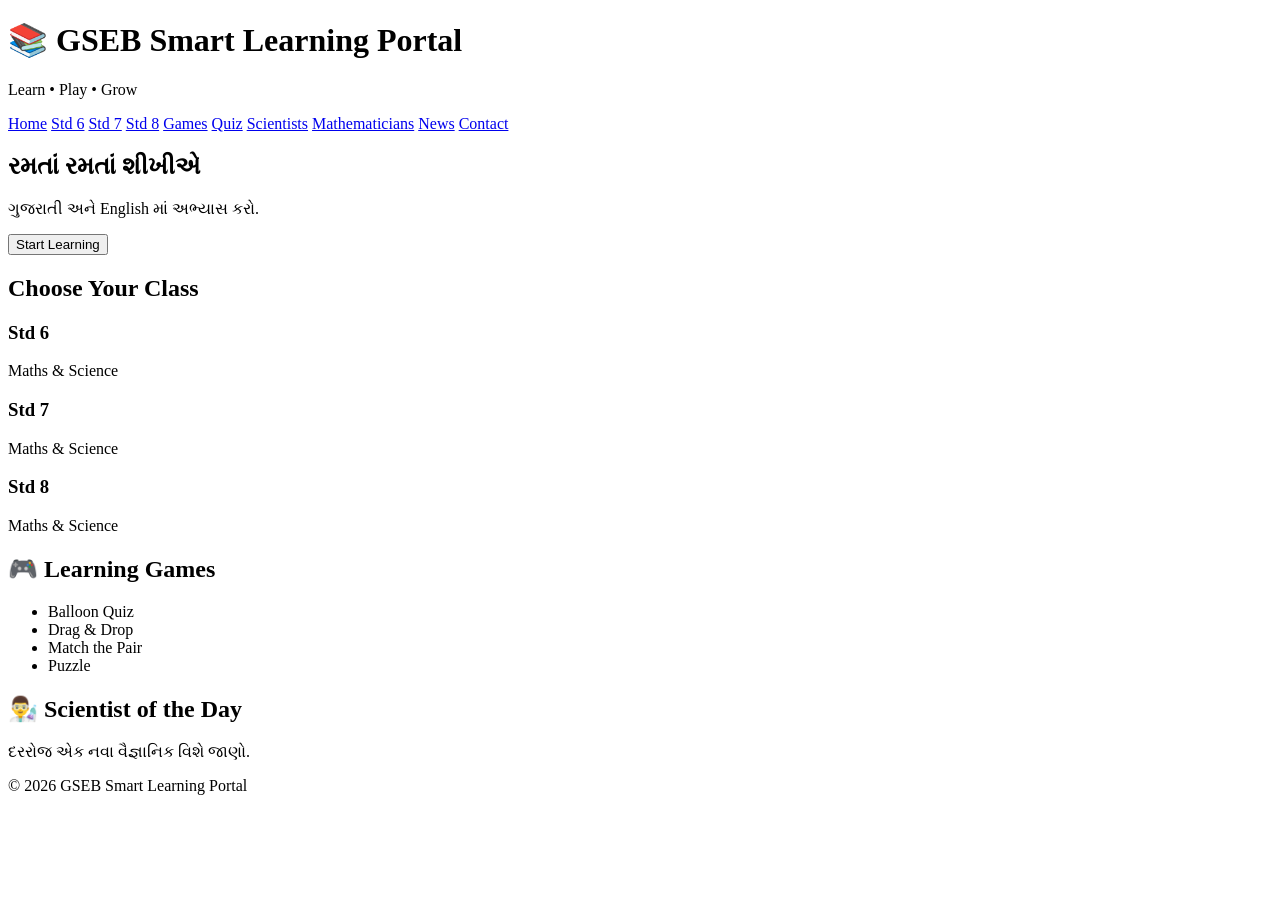
==== commit 240f4401: "Update index.html" ====
--- a/index.html
+++ b/index.html
@@ -3,960 +3,74 @@
 <head>
     <meta charset="UTF-8">
     <meta name="viewport" content="width=device-width, initial-scale=1.0">
-    <title>ધોરણ 6 ગણિત - ઇન્ટરેક્ટિવ શિક્ષણ</title>
-    <style>
-        * {
-            margin: 0;
-            padding: 0;
-            box-sizing: border-box;
-            font-family: 'Segoe UI', Arial, sans-serif;
-        }
-
-        body {
-            background: linear-gradient(135deg, #f5f7fa 0%, #c3cfe2 100%);
-            min-height: 100vh;
-            padding: 20px;
-        }
-
-        .container {
-            max-width: 1000px;
-            margin: 0 auto;
-            background: rgba(255,255,255,0.95);
-            border-radius: 25px;
-            padding: 25px;
-            box-shadow: 0 20px 60px rgba(0,0,0,0.15);
-            backdrop-filter: blur(10px);
-        }
-
-        h1 {
-            text-align: center;
-            color: #2c3e50;
-            font-size: 28px;
-            margin-bottom: 5px;
-            border-bottom: 4px solid #3498db;
-            padding-bottom: 15px;
-        }
-
-        .subtitle {
-            text-align: center;
-            color: #7f8c8d;
-            font-size: 16px;
-            margin-bottom: 25px;
-        }
-
-        /* Chapter Selector */
-        .chapter-selector {
-            display: flex;
-            flex-wrap: wrap;
-            gap: 10px;
-            justify-content: center;
-            margin-bottom: 25px;
-        }
-
-        .chapter-btn {
-            padding: 10px 18px;
-            border: 2px solid #3498db;
-            border-radius: 30px;
-            background: white;
-            color: #2c3e50;
-            font-weight: bold;
-            cursor: pointer;
-            transition: all 0.3s;
-            font-size: 14px;
-        }
-
-        .chapter-btn:hover {
-            background: #3498db;
-            color: white;
-            transform: scale(1.05);
-        }
-
-        .chapter-btn.active {
-            background: #3498db;
-            color: white;
-            box-shadow: 0 4px 15px rgba(52,152,219,0.4);
-        }
-
-        /* Question Area */
-        .question-area {
-            background: #f8f9fa;
-            border-radius: 18px;
-            padding: 25px;
-            min-height: 400px;
-            border: 2px dashed #bdc3c7;
-            transition: all 0.3s;
-        }
-
-        .question-title {
-            font-size: 20px;
-            color: #2c3e50;
-            margin-bottom: 15px;
-            padding: 10px;
-            background: white;
-            border-radius: 12px;
-            border-left: 5px solid #3498db;
-        }
-
-        .question-grid {
-            display: grid;
-            grid-template-columns: 1fr 1fr;
-            gap: 15px;
-            margin: 15px 0;
-        }
-
-        @media (max-width: 600px) {
-            .question-grid {
-                grid-template-columns: 1fr;
-            }
-        }
-
-        /* Drag Items */
-        .drag-items {
-            display: flex;
-            flex-wrap: wrap;
-            gap: 12px;
-            padding: 15px;
-            background: #eaf2f8;
-            border-radius: 15px;
-            min-height: 80px;
-            border: 2px solid #aed6f1;
-            margin: 10px 0;
-        }
-
-        .drag-item {
-            padding: 12px 22px;
-            background: linear-gradient(135deg, #3498db, #2980b9);
-            color: white;
-            border-radius: 30px;
-            cursor: grab;
-            font-weight: bold;
-            font-size: 16px;
-            user-select: none;
-            transition: all 0.2s;
-            box-shadow: 0 4px 10px rgba(0,0,0,0.15);
-        }
-
-        .drag-item:active {
-            cursor: grabbing;
-            transform: scale(0.95);
-        }
-
-        .drag-item:hover {
-            transform: scale(1.05);
-            box-shadow: 0 6px 20px rgba(52,152,219,0.4);
-        }
-
-        .drag-item.dragging {
-            opacity: 0.5;
-        }
-
-        /* Drop Zones */
-        .drop-zone {
-            padding: 12px 18px;
-            background: white;
-            border: 3px dashed #3498db;
-            border-radius: 12px;
-            min-height: 55px;
-            display: flex;
-            align-items: center;
-            gap: 10px;
-            flex-wrap: wrap;
-            transition: all 0.3s;
-            font-size: 15px;
-        }
-
-        .drop-zone.drag-over {
-            border-color: #e74c3c;
-            background: #fdebd0;
-            transform: scale(1.02);
-        }
-
-        .drop-zone.filled {
-            border-color: #2ecc71;
-            background: #d5f5e3;
-        }
-
-        .drop-zone .placed-item {
-            padding: 6px 16px;
-            background: #2ecc71;
-            color: white;
-            border-radius: 20px;
-            font-weight: bold;
-            font-size: 14px;
-            animation: popIn 0.3s ease;
-        }
-
-        @keyframes popIn {
-            0% { transform: scale(0); }
-            100% { transform: scale(1); }
-        }
-
-        .drop-label {
-            color: #7f8c8d;
-            font-size: 14px;
-            font-weight: 500;
-        }
-
-        /* Match Pairs */
-        .match-pair {
-            display: flex;
-            align-items: center;
-            gap: 15px;
-            padding: 10px;
-            background: white;
-            border-radius: 10px;
-            margin: 8px 0;
-            border: 1px solid #ecf0f1;
-        }
-
-        .match-left {
-            flex: 1;
-            font-weight: 600;
-            color: #2c3e50;
-        }
-
-        .match-right {
-            flex: 1;
-            min-height: 50px;
-            border: 2px dashed #bdc3c7;
-            border-radius: 10px;
-            padding: 8px;
-            display: flex;
-            align-items: center;
-            gap: 8px;
-            flex-wrap: wrap;
-            transition: all 0.3s;
-            background: #fafafa;
-        }
-
-        .match-right.drag-over {
-            border-color: #e74c3c;
-            background: #fdebd0;
-        }
-
-        .match-right.filled {
-            border-color: #2ecc71;
-            background: #d5f5e3;
-        }
-
-        /* Buttons */
-        .action-buttons {
-            display: flex;
-            flex-wrap: wrap;
-            gap: 12px;
-            justify-content: center;
-            margin-top: 20px;
-        }
-
-        .btn {
-            padding: 12px 30px;
-            border: none;
-            border-radius: 30px;
-            font-weight: bold;
-            font-size: 16px;
-            cursor: pointer;
-            transition: all 0.3s;
-        }
-
-        .btn-primary {
-            background: linear-gradient(135deg, #3498db, #2980b9);
-            color: white;
-            box-shadow: 0 4px 15px rgba(52,152,219,0.3);
-        }
-
-        .btn-primary:hover {
-            transform: translateY(-2px);
-            box-shadow: 0 6px 25px rgba(52,152,219,0.5);
-        }
-
-        .btn-success {
-            background: linear-gradient(135deg, #2ecc71, #27ae60);
-            color: white;
-            box-shadow: 0 4px 15px rgba(46,204,113,0.3);
-        }
-
-        .btn-success:hover {
-            transform: translateY(-2px);
-            box-shadow: 0 6px 25px rgba(46,204,113,0.5);
-        }
-
-        .btn-danger {
-            background: linear-gradient(135deg, #e74c3c, #c0392b);
-            color: white;
-            box-shadow: 0 4px 15px rgba(231,76,60,0.3);
-        }
-
-        .btn-danger:hover {
-            transform: translateY(-2px);
-            box-shadow: 0 6px 25px rgba(231,76,60,0.5);
-        }
-
-        .btn-warning {
-            background: linear-gradient(135deg, #f39c12, #e67e22);
-            color: white;
-            box-shadow: 0 4px 15px rgba(243,156,18,0.3);
-        }
-
-        .btn-warning:hover {
-            transform: translateY(-2px);
-            box-shadow: 0 6px 25px rgba(243,156,18,0.5);
-        }
-
-        /* Score */
-        .score-box {
-            text-align: center;
-            padding: 15px;
-            background: linear-gradient(135deg, #2c3e50, #34495e);
-            border-radius: 15px;
-            color: white;
-            margin-top: 15px;
-        }
-
-        .score-box span {
-            font-size: 28px;
-            font-weight: bold;
-            color: #f1c40f;
-        }
-
-        /* Feedback */
-        .feedback {
-            padding: 15px;
-            border-radius: 12px;
-            margin-top: 15px;
-            font-weight: 500;
-            text-align: center;
-            display: none;
-        }
-
-        .feedback.correct {
-            display: block;
-            background: #d5f5e3;
-            color: #27ae60;
-            border: 2px solid #2ecc71;
-        }
-
-        .feedback.wrong {
-            display: block;
-            background: #fdebd0;
-            color: #c0392b;
-            border: 2px solid #e74c3c;
-        }
-
-        /* Simulation Step */
-        .simulation-step {
-            display: flex;
-            flex-direction: column;
-            align-items: center;
-            padding: 20px;
-            background: white;
-            border-radius: 15px;
-            margin: 10px 0;
-            border: 2px solid #ecf0f1;
-        }
-
-        .step-number {
-            width: 40px;
-            height: 40px;
-            background: #3498db;
-            color: white;
-            border-radius: 50%;
-            display: flex;
-            align-items: center;
-            justify-content: center;
-            font-weight: bold;
-            margin-bottom: 10px;
-        }
-
-        .step-content {
-            text-align: center;
-            font-size: 18px;
-            color: #2c3e50;
-            padding: 10px;
-        }
-
-        .step-arrow {
-            font-size: 30px;
-            color: #3498db;
-            margin: 5px 0;
-        }
-
-        /* Reset */
-        .reset-btn {
-            margin-top: 10px;
-        }
-
-        /* Responsive */
-        @media (max-width: 480px) {
-            .container {
-                padding: 12px;
-            }
-            h1 {
-                font-size: 20px;
-            }
-            .chapter-btn {
-                padding: 6px 12px;
-                font-size: 12px;
-            }
-            .drag-item {
-                padding: 8px 14px;
-                font-size: 13px;
-            }
-        }
-
-        /* Smooth animations */
-        .fade-in {
-            animation: fadeIn 0.5s ease;
-        }
-
-        @keyframes fadeIn {
-            from { opacity: 0; transform: translateY(20px); }
-            to { opacity: 1; transform: translateY(0); }
-        }
-
-        .congrats {
-            font-size: 22px;
-            color: #2ecc71;
-            text-align: center;
-            padding: 20px;
-            animation: bounce 0.5s ease;
-        }
-
-        @keyframes bounce {
-            0%, 100% { transform: scale(1); }
-            50% { transform: scale(1.1); }
-        }
-    </style>
+    <title>GSEB Smart Learning Portal</title>
+    <link rel="stylesheet" href="style.css">
 </head>
 <body>
 
-<div class="container">
-    <h1>📐 ધોરણ 6 ગણિત - ઇન્ટરેક્ટિવ શિક્ષણ</h1>
-    <p class="subtitle">🖱️ ડ્રેગ કરો, ખાલી જગ્યા ભરો, જોડકાં જોડો અને શીખો!</p>
+<header>
+    <h1>📚 GSEB Smart Learning Portal</h1>
+    <p>Learn • Play • Grow</p>
 
-    <!-- Chapter Selector -->
-    <div class="chapter-selector" id="chapterSelector">
-        <button class="chapter-btn active" data-chapter="1">પ્રકરણ 1</button>
-        <button class="chapter-btn" data-chapter="2">પ્રકરણ 2</button>
-        <button class="chapter-btn" data-chapter="3">પ્રકરણ 3</button>
-        <button class="chapter-btn" data-chapter="4">પ્રકરણ 4</button>
-        <button class="chapter-btn" data-chapter="5">પ્રકરણ 5</button>
-        <button class="chapter-btn" data-chapter="6">પ્રકરણ 6</button>
-        <button class="chapter-btn" data-chapter="7">પ્રકરણ 7</button>
-        <button class="chapter-btn" data-chapter="8">પ્રકરણ 8</button>
-        <button class="chapter-btn" data-chapter="9">પ્રકરણ 9</button>
-        <button class="chapter-btn" data-chapter="10">પ્રકરણ 10</button>
+    <nav>
+        <a href="#">Home</a>
+        <a href="#">Std 6</a>
+        <a href="#">Std 7</a>
+        <a href="#">Std 8</a>
+        <a href="#">Games</a>
+        <a href="#">Quiz</a>
+        <a href="#">Scientists</a>
+        <a href="#">Mathematicians</a>
+        <a href="#">News</a>
+        <a href="#">Contact</a>
+    </nav>
+</header>
+
+<section class="hero">
+    <h2>રમતાં રમતાં શીખીએ</h2>
+    <p>ગુજરાતી અને English માં અભ્યાસ કરો.</p>
+    <button>Start Learning</button>
+</section>
+
+<section class="classes">
+    <h2>Choose Your Class</h2>
+
+    <div class="card">
+        <h3>Std 6</h3>
+        <p>Maths & Science</p>
     </div>
 
-    <!-- Question Area -->
-    <div class="question-area" id="questionArea">
-        <div id="content"></div>
+    <div class="card">
+        <h3>Std 7</h3>
+        <p>Maths & Science</p>
     </div>
 
-    <!-- Score -->
-    <div class="score-box">
-        ⭐ સ્કોર: <span id="scoreDisplay">0</span> / <span id="totalQuestions">0</span>
+    <div class="card">
+        <h3>Std 8</h3>
+        <p>Maths & Science</p>
     </div>
+</section>
 
-    <!-- Feedback -->
-    <div class="feedback" id="feedback"></div>
+<section class="games">
+    <h2>🎮 Learning Games</h2>
+    <ul>
+        <li>Balloon Quiz</li>
+        <li>Drag & Drop</li>
+        <li>Match the Pair</li>
+        <li>Puzzle</li>
+    </ul>
+</section>
 
-    <!-- Action Buttons -->
-    <div class="action-buttons">
-        <button class="btn btn-success" onclick="checkAnswers()">✅ જવાબ ચકાસો</button>
-        <button class="btn btn-warning" onclick="resetChapter()">🔄 ફરીથી કરો</button>
-        <button class="btn btn-primary" onclick="showNextStep()">⏭️ આગળનું પગલું</button>
-        <button class="btn btn-danger" onclick="resetAll()">🔁 બધું રીસેટ</button>
-    </div>
-</div>
+<section class="scientist">
+    <h2>👨‍🔬 Scientist of the Day</h2>
+    <p>દરરોજ એક નવા વૈજ્ઞાનિક વિશે જાણો.</p>
+</section>
 
-<script>
-    // ===== DATA =====
-    const chapters = {
-        1: {
-            name: "ગણિતમાં પેટર્ન",
-            questions: [
-                { type: "drag", question: "1, 3, 5, 7, 9... આ ક્રમની આગળની 3 સંખ્યાઓ શું છે?", options: ["11", "12", "13", "14", "15"], answer: ["11", "13", "15"], dropLabels: ["______", "______", "______"] },
-                { type: "drag", question: "1, 4, 9, 16, 25... આ સંખ્યાઓને ________ કહેવાય.", options: ["ત્રિકોણ", "વર્ગ", "ઘન", "બેકી", "એકી"], answer: ["વર્ગ"], dropLabels: ["______"] },
-                { type: "match", question: "જોડકાં જોડો:", pairs: [["3", "ત્રિકોણ"], ["4", "ચોરસ"], ["5", "પંચકોણ"]], left: ["3", "4", "5"], right: ["ત્રિકોણ", "ચોરસ", "પંચકોણ"] }
-            ]
-        },
-        2: {
-            name: "રેખાઓ અને ખૂણાઓ",
-            questions: [
-                { type: "drag", question: "કાટખૂણાનું માપ કેટલું છે?", options: ["45°", "90°", "180°", "360°", "60°"], answer: ["90°"], dropLabels: ["______"] },
-                { type: "drag", question: "સ્થૂળકોણનું માપ _____ કરતાં મોટો અને _____ કરતાં નાનો હોય.", options: ["0°", "45°", "90°", "180°", "360°"], answer: ["90°", "180°"], dropLabels: ["______", "______"] },
-                { type: "match", question: "જોડકાં જોડો:", pairs: [["રેખા", "કોઈ અંત્યબિંદુ નથી"], ["કિરણ", "1 અંત્યબિંદુ"], ["રેખાખંડ", "2 અંત્યબિંદુ"]], left: ["રેખા", "કિરણ", "રેખાખંડ"], right: ["કોઈ અંત્યબિંદુ નથી", "1 અંત્યબિંદુ", "2 અંત્યબિંદુ"] }
-            ]
-        },
-        3: {
-            name: "સંખ્યાની રમત",
-            questions: [
-                { type: "drag", question: "68 નો અંકોનો સરવાળો કેટલો?", options: ["12", "13", "14", "15", "16"], answer: ["14"], dropLabels: ["______"] },
-                { type: "drag", question: "1 થી 100 વચ્ચે '7' અંક કેટલી વખત આવે છે?", options: ["10", "15", "18", "20", "25"], answer: ["20"], dropLabels: ["______"] },
-                { type: "match", question: "જોડકાં જોડો:", pairs: [["1234", "પૅલિન્ડ્રોમ નથી"], ["1221", "પૅલિન્ડ્રોમ"], ["3443", "પૅલિન્ડ્રોમ"]], left: ["1234", "1221", "3443"], right: ["પૅલિન્ડ્રોમ નથી", "પૅલિન્ડ્રોમ", "પૅલિન્ડ્રોમ"] }
-            ]
-        },
-        4: {
-            name: "માહિતીનું નિયમન અને રજૂઆત",
-            questions: [
-                { type: "drag", question: "ટેલી ચિહ્નો કેટલાના જૂથમાં બને છે?", options: ["2", "3", "4", "5", "6"], answer: ["5"], dropLabels: ["______"] },
-                { type: "drag", question: "આવૃત્તિ શું દર્શાવે છે?", options: ["સૌથી મોટી", "સૌથી નાની", "કોઈ મૂલ્ય કેટલી વખત આવે", "સરવાળો", "બાદબાકી"], answer: ["કોઈ મૂલ્ય કેટલી વખત આવે"], dropLabels: ["______"] }
-            ]
-        },
-        5: {
-            name: "અવિભાજ્ય સંખ્યાઓ",
-            questions: [
-                { type: "drag", question: "સૌથી નાની અવિભાજ્ય સંખ્યા કઈ છે?", options: ["0", "1", "2", "3", "4"], answer: ["2"], dropLabels: ["______"] },
-                { type: "drag", question: "1 થી 10 સુધીની અવિભાજ્ય સંખ્યાઓ: 2, 3, ____, 7", options: ["1", "4", "5", "6", "9"], answer: ["5"], dropLabels: ["______"] },
-                { type: "match", question: "જોડકાં જોડો:", pairs: [["4", "સંકર"], ["7", "અવિભાજ્ય"], ["9", "સંકર"]], left: ["4", "7", "9"], right: ["સંકર", "અવિભાજ્ય", "સંકર"] }
-            ]
-        },
-        6: {
-            name: "પરિમિતિ અને ક્ષેત્રફળ",
-            questions: [
-                { type: "drag", question: "લંબચોરસનું ક્ષેત્રફળ = લંબાઈ × ______", options: ["પહોળાઈ", "ઊંચાઈ", "બાજુ", "કર્ણ", "ત્રિજ્યા"], answer: ["પહોળાઈ"], dropLabels: ["______"] },
-                { type: "drag", question: "ચોરસનો પરિમિતિ = 4 × ______", options: ["લંબાઈ", "પહોળાઈ", "બાજુ", "ક્ષેત્રફળ", "કર્ણ"], answer: ["બાજુ"], dropLabels: ["______"] },
-                { type: "drag", question: "બાજુ 5 સેમી ચોરસનો પરિમિતિ કેટલો?", options: ["10", "15", "20", "25", "30"], answer: ["20"], dropLabels: ["______"] }
-            ]
-        },
-        7: {
-            name: "અપૂર્ણાંક",
-            questions: [
-                { type: "drag", question: "3/4 માં છેદ શું છે?", options: ["1", "2", "3", "4", "5"], answer: ["4"], dropLabels: ["______"] },
-                { type: "drag", question: "4/8 નું સરળ સ્વરૂપ શું છે?", options: ["1/2", "1/4", "2/3", "3/4", "1/8"], answer: ["1/2"], dropLabels: ["______"] },
-                { type: "match", question: "જોડકાં જોડો:", pairs: [["3/5", "સાચો"], ["5/3", "અસાચો"], ["2 ½", "મિશ્ર"]], left: ["3/5", "5/3", "2 ½"], right: ["સાચો", "અસાચો", "મિશ્ર"] }
-            ]
-        },
-        8: {
-            name: "રચનાઓ સાથે રમત",
-            questions: [
-                { type: "drag", question: "રચના માટે કયા સાધનોનો ઉપયોગ થાય છે?", options: ["શાસક", "કોમ્પાસ", "પ્રોટ્રેક્ટર", "બધાનો", "કંઈ નહીં"], answer: ["બધાનો"], dropLabels: ["______"] },
-                { type: "drag", question: "રેખાખંડનું લંબ દ્વિભાજક શું કરે છે?", options: ["સમાન ભાગમાં વહેંચે", "90° પર છેદે", "બંને", "કંઈ નહીં", "સમાંતર"], answer: ["બંને"], dropLabels: ["______"] }
-            ]
-        },
-        9: {
-            name: "સંમિતિ",
-            questions: [
-                { type: "drag", question: "ચોરસમાં કેટલી સંમિતિ રેખાઓ હોય છે?", options: ["2", "3", "4", "5", "અનંત"], answer: ["4"], dropLabels: ["______"] },
-                { type: "drag", question: "વર્તુળમાં કેટલી સંમિતિ રેખાઓ હોય છે?", options: ["2", "3", "4", "5", "અનંત"], answer: ["અનંત"], dropLabels: ["______"] },
-                { type: "match", question: "જોડકાં જોડો:", pairs: [["ચોરસ", "4"], ["લંબચોરસ", "2"], ["સમબાજુ ત્રિકોણ", "3"]], left: ["ચોરસ", "લંબચોરસ", "સમબાજુ ત્રિકોણ"], right: ["4", "2", "3"] }
-            ]
-        },
-        10: {
-            name: "શૂન્યની બીજી બાજુ",
-            questions: [
-                { type: "drag", question: "-5 + 3 = ?", options: ["-8", "-2", "2", "8", "0"], answer: ["-2"], dropLabels: ["______"] },
-                { type: "drag", question: "7 - 10 = ?", options: ["3", "-3", "17", "-17", "0"], answer: ["-3"], dropLabels: ["______"] },
-                { type: "match", question: "જોડકાં જોડો:", pairs: [["-3", "ઋણ"], ["5", "ધન"], ["0", "તટસ્થ"]], left: ["-3", "5", "0"], right: ["ઋણ", "ધન", "તટસ્થ"] }
-            ]
-        }
-    };
+<footer>
+    <p>© 2026 GSEB Smart Learning Portal</p>
+</footer>
 
-    // ===== STATE =====
-    let currentChapter = 1;
-    let score = 0;
-    let totalQ = 0;
-    let stepIndex = 0;
-    let placedItems = {};
-    let matchPairs = {};
-
-    // ===== RENDER =====
-    function renderChapter(chapterNum) {
-        currentChapter = chapterNum;
-        const data = chapters[chapterNum];
-        if (!data) return;
-
-        const container = document.getElementById('content');
-        container.innerHTML = `<div class="question-title">📖 ${data.name}</div>`;
-
-        let html = '';
-        let qIndex = 0;
-
-        data.questions.forEach((q, idx) => {
-            if (q.type === 'drag') {
-                html += renderDragQuestion(q, idx);
-                totalQ += q.answer.length;
-            } else if (q.type === 'match') {
-                html += renderMatchQuestion(q, idx);
-                totalQ += q.pairs.length;
-            }
-        });
-
-        container.innerHTML += html;
-        document.getElementById('totalQuestions').textContent = totalQ;
-        updateScore();
-        resetFeedback();
-        attachDragEvents();
-        attachMatchEvents();
-    }
-
-    function renderDragQuestion(q, idx) {
-        const qId = `q${idx}`;
-        let html = `<div class="fade-in" style="margin-bottom:20px;background:white;padding:15px;border-radius:12px;border:1px solid #ecf0f1;">`;
-        html += `<p style="font-weight:600;color:#2c3e50;font-size:16px;">${q.question}</p>`;
-
-        // Drop Zones
-        html += `<div class="drag-items" id="dragItems_${qId}">`;
-        q.dropLabels.forEach((label, i) => {
-            const dropId = `${qId}_drop_${i}`;
-            html += `<div class="drop-zone" id="${dropId}" data-q="${qId}" data-index="${i}">`;
-            html += `<span class="drop-label">${label}</span>`;
-            html += `<div class="placed-item" style="display:none;"></div>`;
-            html += `</div>`;
-        });
-        html += `</div>`;
-
-        // Options (draggable)
-        html += `<div class="drag-items" style="background:#fef9e7;border-color:#f1c40f;">`;
-        html += `<span style="color:#7f8c8d;font-size:13px;width:100%;">⬇️ નીચેના વિકલ્પોમાંથી ખેંચીને મૂકો:</span>`;
-        q.options.forEach((opt, oi) => {
-            const optId = `${qId}_opt_${oi}`;
-            html += `<div class="drag-item" id="${optId}" draggable="true" data-value="${opt}" data-q="${qId}">${opt}</div>`;
-        });
-        html += `</div>`;
-
-        html += `</div>`;
-        return html;
-    }
-
-    function renderMatchQuestion(q, idx) {
-        const qId = `m${idx}`;
-        let html = `<div class="fade-in" style="margin-bottom:20px;background:white;padding:15px;border-radius:12px;border:1px solid #ecf0f1;">`;
-        html += `<p style="font-weight:600;color:#2c3e50;font-size:16px;">${q.question}</p>`;
-
-        q.left.forEach((leftItem, i) => {
-            const pairId = `${qId}_pair_${i}`;
-            html += `<div class="match-pair" id="${pairId}">`;
-            html += `<div class="match-left">${leftItem}</div>`;
-            html += `<div class="match-right" id="${pairId}_drop" data-q="${qId}" data-index="${i}">`;
-            html += `<span style="color:#bdc3c7;font-size:13px;">➡️ અહીં યોગ્ય વિકલ્પ મૂકો</span>`;
-            html += `<div class="placed-item" style="display:none;"></div>`;
-            html += `</div>`;
-            html += `</div>`;
-        });
-
-        // Options
-        html += `<div class="drag-items" style="background:#eaf2f8;border-color:#85c1e9;margin-top:10px;">`;
-        html += `<span style="color:#7f8c8d;font-size:13px;width:100%;">⬇️ જમણી બાજુના વિકલ્પો:</span>`;
-        q.right.forEach((opt, oi) => {
-            const optId = `${qId}_mopt_${oi}`;
-            html += `<div class="drag-item" id="${optId}" draggable="true" data-value="${opt}" data-q="${qId}">${opt}</div>`;
-        });
-        html += `</div>`;
-
-        html += `</div>`;
-        return html;
-    }
-
-    // ===== DRAG & DROP EVENTS =====
-    function attachDragEvents() {
-        const dragItems = document.querySelectorAll('.drag-item');
-        const dropZones = document.querySelectorAll('.drop-zone');
-
-        dragItems.forEach(item => {
-            item.addEventListener('dragstart', handleDragStart);
-            item.addEventListener('dragend', handleDragEnd);
-        });
-
-        dropZones.forEach(zone => {
-            zone.addEventListener('dragover', handleDragOver);
-            zone.addEventListener('dragenter', handleDragEnter);
-            zone.addEventListener('dragleave', handleDragLeave);
-            zone.addEventListener('drop', handleDrop);
-        });
-
-        // Match drop zones
-        document.querySelectorAll('.match-right').forEach(zone => {
-            zone.addEventListener('dragover', handleDragOver);
-            zone.addEventListener('dragenter', handleDragEnter);
-            zone.addEventListener('dragleave', handleDragLeave);
-            zone.addEventListener('drop', handleMatchDrop);
-        });
-    }
-
-    function attachMatchEvents() {
-        // Already attached via above
-    }
-
-    let draggedItem = null;
-
-    function handleDragStart(e) {
-        draggedItem = this;
-        this.classList.add('dragging');
-        e.dataTransfer.effectAllowed = 'move';
-        e.dataTransfer.setData('text/plain', this.id);
-    }
-
-    function handleDragEnd(e) {
-        this.classList.remove('dragging');
-        document.querySelectorAll('.drop-zone, .match-right').forEach(z => z.classList.remove('drag-over'));
-    }
-
-    function handleDragOver(e) {
-        e.preventDefault();
-        e.dataTransfer.dropEffect = 'move';
-    }
-
-    function handleDragEnter(e) {
-        e.preventDefault();
-        this.classList.add('drag-over');
-    }
-
-    function handleDragLeave(e) {
-        this.classList.remove('drag-over');
-    }
-
-    function handleDrop(e) {
-        e.preventDefault();
-        this.classList.remove('drag-over');
-
-        const dragId = e.dataTransfer.getData('text/plain');
-        const dragEl = document.getElementById(dragId);
-        if (!dragEl) return;
-
-        const value = dragEl.dataset.value;
-        const qId = dragEl.dataset.q;
-
-        // Check if this drop zone already has a placed item
-        const existing = this.querySelector('.placed-item');
-        if (existing && existing.style.display !== 'none') {
-            // Remove old placed item if any
-            const oldVal = existing.textContent;
-            // Return the old item to options
-            const oldOpt = document.querySelector(`.drag-item[data-value="${oldVal}"][data-q="${qId}"]`);
-            if (oldOpt) oldOpt.style.display = 'inline-block';
-            existing.style.display = 'none';
-        }
-
-        // Place the new item
-        const placed = this.querySelector('.placed-item');
-        if (placed) {
-            placed.textContent = value;
-            placed.style.display = 'inline-block';
-            this.classList.add('filled');
-            dragEl.style.display = 'none';
-
-            // Store placement
-            const dropId = this.id;
-            if (!placedItems[qId]) placedItems[qId] = {};
-            placedItems[qId][dropId] = value;
-        }
-    }
-
-    function handleMatchDrop(e) {
-        e.preventDefault();
-        this.classList.remove('drag-over');
-
-        const dragId = e.dataTransfer.getData('text/plain');
-        const dragEl = document.getElementById(dragId);
-        if (!dragEl) return;
-
-        const value = dragEl.dataset.value;
-        const qId = dragEl.dataset.q;
-        const index = this.dataset.index;
-
-        // Check if already filled
-        const existing = this.querySelector('.placed-item');
-        if (existing && existing.style.display !== 'none') {
-            const oldVal = existing.textContent;
-            const oldOpt = document.querySelector(`.drag-item[data-value="${oldVal}"][data-q="${qId}"]`);
-            if (oldOpt) oldOpt.style.display = 'inline-block';
-            existing.style.display = 'none';
-        }
-
-        const placed = this.querySelector('.placed-item');
-        if (placed) {
-            placed.textContent = value;
-            placed.style.display = 'inline-block';
-            this.classList.add('filled');
-            dragEl.style.display = 'none';
-
-            const pairId = this.id;
-            if (!matchPairs[qId]) matchPairs[qId] = {};
-            matchPairs[qId][pairId] = value;
-        }
-    }
-
-    // ===== CHECK ANSWERS =====
-    function checkAnswers() {
-        const data = chapters[currentChapter];
-        let correct = 0;
-        let total = 0;
-
-        data.questions.forEach((q, idx) => {
-            if (q.type === 'drag') {
-                const qId = `q${idx}`;
-                const drops = document.querySelectorAll(`.drop-zone[data-q="${qId}"]`);
-                drops.forEach((drop, i) => {
-                    total++;
-                    const placed = drop.querySelector('.placed-item');
-                    if (placed && placed.style.display !== 'none') {
-                        const val = placed.textContent;
-                        if (q.answer[i] === val) {
-                            correct++;
-                            drop.style.borderColor = '#2ecc71';
-                            drop.style.background = '#d5f5e3';
-                        } else {
-                            drop.style.borderColor = '#e74c3c';
-                            drop.style.background = '#fdebd0';
-                        }
-                    } else {
-                        drop.style.borderColor = '#e74c3c';
-                        drop.style.background = '#fdebd0';
-                    }
-                });
-            } else if (q.type === 'match') {
-                const qId = `m${idx}`;
-                const pairs = document.querySelectorAll(`.match-pair`);
-                pairs.forEach((pair, i) => {
-                    total++;
-                    const drop = pair.querySelector('.match-right');
-                    const placed = drop.querySelector('.placed-item');
-                    if (placed && placed.style.display !== 'none') {
-                        const val = placed.textContent;
-                        if (q.pairs[i] && q.pairs[i][1] === val) {
-                            correct++;
-                            drop.style.borderColor = '#2ecc71';
-                            drop.style.background = '#d5f5e3';
-                        } else {
-                            drop.style.borderColor = '#e74c3c';
-                            drop.style.background = '#fdebd0';
-                        }
-                    } else {
-                        drop.style.borderColor = '#e74c3c';
-                        drop.style.background = '#fdebd0';
-                    }
-                });
-            }
-        });
-
-        score = correct;
-        updateScore();
-
-        const feedback = document.getElementById('feedback');
-        if (correct === total) {
-            feedback.className = 'feedback correct';
-            feedback.innerHTML = `🎉 વાહ! તમે બધા જવાબ સાચા આપ્યા! 🌟 તમે ખૂબ સમજદાર છો!`;
-        } else {
-            feedback.className = 'feedback wrong';
-            feedback.innerHTML = `😊 તમે ${correct} / ${total} સાચા કર્યા. ફરી પ્રયાસ કરો! 💪`;
-        }
-        feedback.style.display = 'block';
-    }
-
-    // ===== RESET =====
-    function resetChapter() {
-        placedItems = {};
-        matchPairs = {};
-        document.querySelectorAll('.drop-zone, .match-right').forEach(z => {
-            z.classList.remove('filled', 'drag-over');
-            z.style.borderColor = '#3498db';
-            z.style.background = 'white';
-            const placed = z.querySelector('.placed-item');
-            if (placed) {
-                placed.style.display = 'none';
-                placed.textContent = '';
-            }
-        });
-        document.querySelectorAll('.drag-item').forEach(el => {
-            el.style.display = 'inline-block';
-        });
-        document.getElementById('feedback').style.display = 'none';
-        score = 0;
-        updateScore();
-    }
-
-    function resetAll() {
-        resetChapter();
-        stepIndex = 0;
-        document.querySelectorAll('.chapter-btn').forEach(b => b.classList.remove('active'));
-        document.querySelector('.chapter-btn[data-chapter="1"]').classList.add('active');
-        renderChapter(1);
-    }
-
-    // ===== STEP BY STEP SIMULATION =====
-    function showNextStep() {
-        const data = chapters[currentChapter];
-        const questions = data.questions;
-        if (stepIndex >= questions.length) {
-            stepIndex = 0;
-        }
-
-        const q = questions[stepIndex];
-        const container = document.getElementById('content');
-
-        // Show step info
-        const stepDiv = document.createElement('div');
-        stepDiv.className = 'simulation-step fade-in';
-        stepDiv.innerHTML = `
-            <div class="step-number">${stepIndex + 1}</div>
-            <div class="step-content">📌 ${q.type === 'drag' ? 'ખાલી જગ્યા ભરો' : 'જોડકાં જોડો'}: ${q.question}</div>
-            <div class="step-arrow">⬇️</div>
-            <button class="btn btn-primary" onclick="highlightStep(${stepIndex})">👀 આ પગલું બતાવો</button>
-        `;
-
-        // Remove old step overlay if any
-        const oldStep = container.querySelector('.simulation-step');
-        if (oldStep) oldStep.remove();
-
-        container.prepend(stepDiv);
-        stepIndex = (stepIndex + 1) % (questions.length + 1);
-    }
-
-    function highlightStep(idx) {
-        const data = chapters[currentChapter];
-        const q = data.questions[idx];
-        if (!q) return;
-
-        // Scroll to the question
-        const qDiv = document.querySelector(`.question-area > div:not(.simulation-step)`);
-        if (qDiv) {
-            qDiv.scrollIntoView({ behavior: 'smooth', block: 'center' });
-        }
-
-        // Highlight the question
-        const allQ = document.querySelectorAll('.question-area .fade-in');
-        allQ.forEach((el, i) => {
-            if (i === idx) {
-                el.style.border = '3px solid #f1c40f';
-                el.style.background = '#fef9e7';
-            } else {
-                el.style.border = '1px solid #ecf0f1';
-                el.style.background = 'white';
-            }
-        });
-    }
-
-    // ===== SCORE =====
-    function updateScore() {
-        document.getElementById('scoreDisplay').textContent = score;
-    }
-
-    function resetFeedback() {
-        document.getElementById('feedback').style.display = 'none';
-    }
-
-    // ===== CHAPTER SWITCH =====
-    document.querySelectorAll('.chapter-btn').forEach(btn => {
-        btn.addEventListener('click', function() {
-            document.querySelectorAll('.chapter-btn').forEach(b => b.classList.remove('active'));
-            this.classList.add('active');
-            const ch = parseInt(this.dataset.chapter);
-            totalQ = 0;
-            score = 0;
-            stepIndex = 0;
-            placedItems = {};
-            matchPairs = {};
-            renderChapter(ch);
-        });
-    });
-
-    // ===== INIT =====
-    renderChapter(1);
-
-    // Extra helper for step simulation
-    console.log("🎓 ધોરણ 6 ગણિત - ઇન્ટરેક્ટિવ શિક્ષણ શરૂ થયું! ડ્રેગ કરો, ખાલી જગ્યા ભરો, જોડકાં જોડો અને શીખો!");
-</script>
+<script src="script.js"></script>
 
 </body>
 </html>
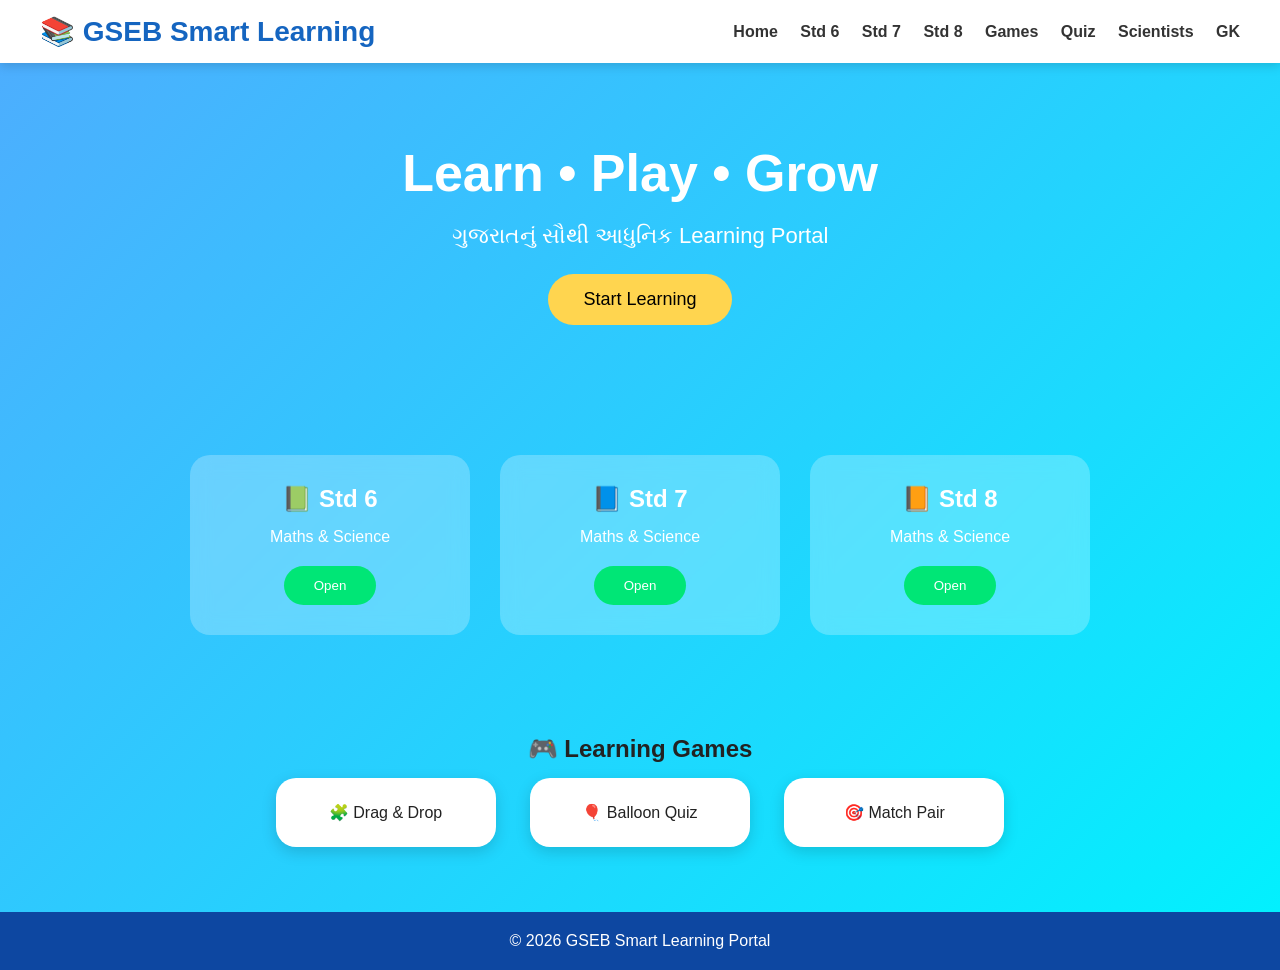
==== commit e12ef63a: "Update index.html" ====
--- a/index.html
+++ b/index.html
@@ -1,16 +1,18 @@
 <!DOCTYPE html>
-<html lang="gu">
+<html lang="en">
 <head>
     <meta charset="UTF-8">
     <meta name="viewport" content="width=device-width, initial-scale=1.0">
     <title>GSEB Smart Learning Portal</title>
+
     <link rel="stylesheet" href="style.css">
 </head>
 <body>
 
 <header>
-    <h1>📚 GSEB Smart Learning Portal</h1>
-    <p>Learn • Play • Grow</p>
+    <div class="logo">
+        📚 GSEB Smart Learning
+    </div>
 
     <nav>
         <a href="#">Home</a>
@@ -20,54 +22,93 @@
         <a href="#">Games</a>
         <a href="#">Quiz</a>
         <a href="#">Scientists</a>
-        <a href="#">Mathematicians</a>
-        <a href="#">News</a>
-        <a href="#">Contact</a>
+        <a href="#">GK</a>
     </nav>
 </header>
 
 <section class="hero">
-    <h2>રમતાં રમતાં શીખીએ</h2>
-    <p>ગુજરાતી અને English માં અભ્યાસ કરો.</p>
-    <button>Start Learning</button>
+
+<h1>
+Learn • Play • Grow
+</h1>
+
+<p>
+ગુજરાતનું સૌથી આધુનિક Learning Portal
+</p>
+
+<button>
+Start Learning
+</button>
+
 </section>
 
 <section class="classes">
-    <h2>Choose Your Class</h2>
 
-    <div class="card">
-        <h3>Std 6</h3>
-        <p>Maths & Science</p>
-    </div>
+<div class="card">
+<h2>📗 Std 6</h2>
 
-    <div class="card">
-        <h3>Std 7</h3>
-        <p>Maths & Science</p>
-    </div>
+<p>Maths & Science</p>
 
-    <div class="card">
-        <h3>Std 8</h3>
-        <p>Maths & Science</p>
-    </div>
+<button>Open</button>
+
+</div>
+
+<div class="card">
+
+<h2>📘 Std 7</h2>
+
+<p>Maths & Science</p>
+
+<button>Open</button>
+
+</div>
+
+<div class="card">
+
+<h2>📙 Std 8</h2>
+
+<p>Maths & Science</p>
+
+<button>Open</button>
+
+</div>
+
 </section>
 
-<section class="games">
-    <h2>🎮 Learning Games</h2>
-    <ul>
-        <li>Balloon Quiz</li>
-        <li>Drag & Drop</li>
-        <li>Match the Pair</li>
-        <li>Puzzle</li>
-    </ul>
-</section>
+<section>
 
-<section class="scientist">
-    <h2>👨‍🔬 Scientist of the Day</h2>
-    <p>દરરોજ એક નવા વૈજ્ઞાનિક વિશે જાણો.</p>
+<h2>
+🎮 Learning Games
+</h2>
+
+<div class="game">
+
+🧩 Drag & Drop
+
+</div>
+
+<div class="game">
+
+🎈 Balloon Quiz
+
+</div>
+
+<div class="game">
+
+🎯 Match Pair
+
+</div>
+
 </section>
 
 <footer>
-    <p>© 2026 GSEB Smart Learning Portal</p>
+
+<p>
+
+© 2026 GSEB Smart Learning Portal
+
+</p>
+
 </footer>
 
 <script src="script.js"></script>
--- a/style.css
+++ b/style.css
@@ -0,0 +1,172 @@
+/* ===========================
+   GSEB Smart Learning Portal
+   style.css
+=========================== */
+
+*{
+    margin:0;
+    padding:0;
+    box-sizing:border-box;
+    font-family:Arial, sans-serif;
+}
+
+body{
+    background:linear-gradient(135deg,#4facfe,#00f2fe);
+    color:#222;
+}
+
+/* Header */
+
+header{
+    background:white;
+    display:flex;
+    justify-content:space-between;
+    align-items:center;
+    padding:15px 40px;
+    position:sticky;
+    top:0;
+    box-shadow:0 3px 10px rgba(0,0,0,.15);
+}
+
+.logo{
+    font-size:28px;
+    font-weight:bold;
+    color:#1565c0;
+}
+
+nav a{
+    text-decoration:none;
+    margin-left:18px;
+    color:#333;
+    font-weight:bold;
+    transition:.3s;
+}
+
+nav a:hover{
+    color:#2196F3;
+}
+
+/* Hero */
+
+.hero{
+    text-align:center;
+    padding:80px 20px;
+    color:white;
+}
+
+.hero h1{
+    font-size:52px;
+    margin-bottom:20px;
+}
+
+.hero p{
+    font-size:22px;
+    margin-bottom:25px;
+}
+
+.hero button{
+    background:#FFD54F;
+    color:#000;
+    border:none;
+    padding:15px 35px;
+    border-radius:40px;
+    font-size:18px;
+    cursor:pointer;
+    transition:.3s;
+}
+
+.hero button:hover{
+    transform:scale(1.08);
+}
+
+/* Class Cards */
+
+.classes{
+    display:flex;
+    justify-content:center;
+    gap:30px;
+    flex-wrap:wrap;
+    padding:50px 20px;
+}
+
+.card{
+    width:280px;
+    background:rgba(255,255,255,.25);
+    backdrop-filter:blur(10px);
+    border-radius:20px;
+    padding:30px;
+    text-align:center;
+    color:white;
+    transition:.4s;
+}
+
+.card:hover{
+    transform:translateY(-10px);
+}
+
+.card h2{
+    margin-bottom:15px;
+}
+
+.card button{
+    margin-top:20px;
+    padding:12px 30px;
+    border:none;
+    border-radius:30px;
+    background:#00E676;
+    color:white;
+    cursor:pointer;
+}
+
+/* Games */
+
+section{
+    padding:50px 20px;
+    text-align:center;
+}
+
+.game{
+    display:inline-block;
+    margin:15px;
+    padding:25px;
+    width:220px;
+    border-radius:20px;
+    background:white;
+    box-shadow:0 5px 15px rgba(0,0,0,.15);
+    transition:.3s;
+}
+
+.game:hover{
+    transform:scale(1.05);
+}
+
+/* Footer */
+
+footer{
+    background:#0D47A1;
+    color:white;
+    text-align:center;
+    padding:20px;
+}
+
+/* Mobile */
+
+@media(max-width:768px){
+
+header{
+flex-direction:column;
+}
+
+nav{
+margin-top:15px;
+}
+
+.hero h1{
+font-size:34px;
+}
+
+.hero p{
+font-size:18px;
+}
+
+}
